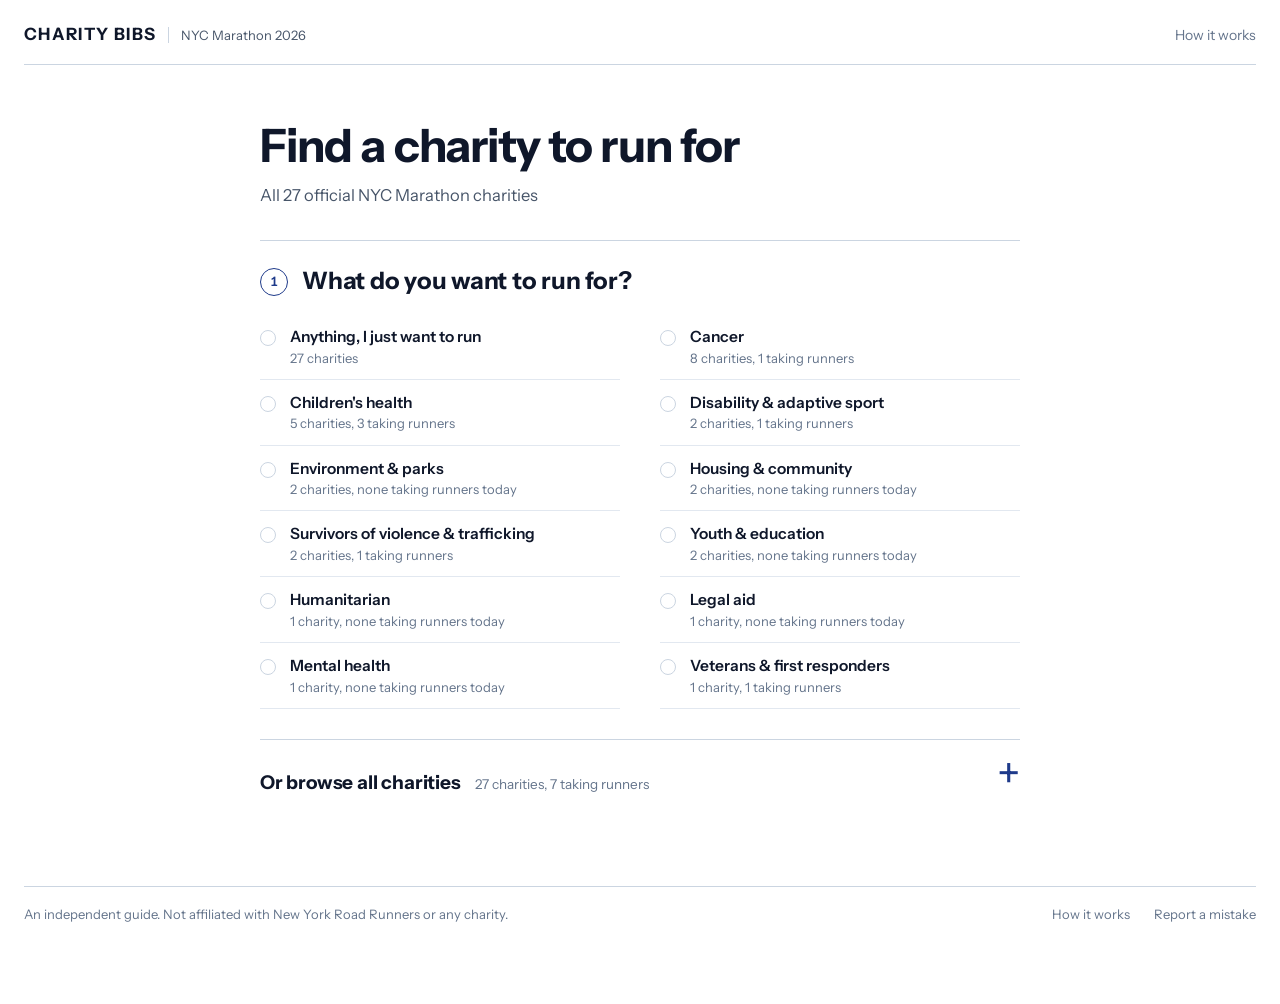
==== site/index.html @ 37bb27c2 "Site: show charities not yet read as such, count follows the data" ====
<!doctype html>
<html lang="en">
<head>
<meta charset="utf-8">
<meta name="viewport" content="width=device-width, initial-scale=1">
<title>Charity Bibs</title>
<meta name="description" content="Every NYC Marathon charity bib program in one place. Answer three questions and see which charities fit you: how much you'd raise, what each charity gives you, and who's still taking runners. Every number links to the charity's own page.">
<link rel="canonical" href="https://charitybibs.com/">
<meta property="og:type" content="website">
<meta property="og:title" content="Find a charity to run the NYC Marathon for">
<meta property="og:description" content="Three questions narrow the official NYC Marathon charities to the ones that fit you: what you'd raise, what they give you, and who's still taking runners.">
<meta property="og:url" content="https://charitybibs.com/">
<meta property="og:image" content="https://charitybibs.com/og.png">
<meta name="twitter:card" content="summary_large_image">
<meta name="twitter:image" content="https://charitybibs.com/og.png">
<link rel="icon" href="data:image/svg+xml,%3Csvg xmlns='http://www.w3.org/2000/svg' viewBox='0 0 32 32'%3E%3Crect width='32' height='32' fill='%23FFFFFF'/%3E%3Crect width='32' height='8' fill='%231E3A8A'/%3E%3Ctext x='16' y='26' font-family='Helvetica,Arial,sans-serif' font-size='15' font-weight='700' text-anchor='middle' fill='%230F172A'%3ECB%3C/text%3E%3C/svg%3E">
<link rel="preconnect" href="https://fonts.googleapis.com">
<link rel="preconnect" href="https://fonts.gstatic.com" crossorigin>
<link rel="stylesheet" href="https://fonts.googleapis.com/css2?family=Instrument+Sans:wght@400;500;600;700&display=swap">
<script defer data-domain="charitybibs.com" src="https://plausible.io/js/script.outbound-links.js"></script>
<script type="application/ld+json">
{"@context":"https://schema.org","@type":"Dataset","name":"NYC Marathon charity bib programs, 2026","description":"Fundraising minimums, runner support, application status, and commitment terms for TCS New York City Marathon official charity partners, each field sourced to the charity's own published pages.","url":"https://charitybibs.com/","license":"https://creativecommons.org/licenses/by/4.0/","creator":{"@type":"Person","name":"Joyce Zhou","url":"https://joycezhou.me"},"temporalCoverage":"2026","spatialCoverage":"New York City","keywords":["NYC Marathon charity bib","charity bib","run for charity NYC Marathon","fundraising minimum","guaranteed entry"]}
</script>
<style>

/* Paper, ink, one print color, two status inks. See docs/design-brief.md. */
:root{
  --paper:#FFFFFF; --ink:#0F172A; --ink2:#475569; --mute:#64748B; --rule:#E2E8F0; --soft:#F8FAFC; --hair:#CBD5E1;
  --print:#1E3A8A; --print-ink:#FFFFFF;
  --open:#15803D; --wait:#B45309; --closed:#64748B;
  --bib:"Instrument Sans",-apple-system,"Segoe UI",Helvetica,Arial,sans-serif;
  --text:"Instrument Sans",-apple-system,"Segoe UI",Helvetica,Arial,sans-serif;
}
@property --a{syntax:"<angle>";inherits:false;initial-value:0deg}
*{box-sizing:border-box}
html{color-scheme:light;-webkit-text-size-adjust:100%;scroll-behavior:smooth}
body{margin:0;background:var(--paper);color:var(--ink);font:15px/1.5 var(--text);padding-block:0 80px;padding-inline:24px}
a{color:inherit;text-decoration:underline;text-decoration-thickness:1px;text-underline-offset:3px;text-decoration-color:var(--rule)}
a:hover{color:var(--print);text-decoration-color:currentColor}
:focus-visible{outline:2px solid var(--print);outline-offset:3px}
button{font:inherit;color:inherit}
h1,h2,h3,h4,p{margin:0}
.wrap{max-width:1280px;margin:0 auto}
.col{max-width:760px;margin:0 auto}

/* the bib face */
.bibnum{font-family:var(--bib);font-weight:800;font-variant-numeric:tabular-nums;letter-spacing:-.01em;line-height:.95}
.st{font-family:var(--bib);font-weight:600;font-size:13px;letter-spacing:0;white-space:nowrap;color:var(--closed)}
.st::before{content:"";display:inline-block;width:8px;height:8px;margin-right:7px;background:currentColor;vertical-align:0}
.st.open{color:var(--open)}
.st.waitlist{color:var(--wait)}
.st.unknown::before{background:transparent;box-shadow:inset 0 0 0 1.5px currentColor}
.btn{display:inline-block;font-family:var(--bib);font-weight:600;font-size:14px;letter-spacing:0;padding:10px 16px;border:1.5px solid var(--ink);background:transparent;color:var(--ink);text-decoration:none;cursor:pointer;border-radius:0;line-height:1.1}
.btn:hover{background:var(--ink);color:var(--paper)}
.btn.print{background:var(--print);border-color:var(--print);color:var(--print-ink)}
.btn.print:hover{background:var(--ink);border-color:var(--ink);color:var(--paper)}
.quiet{font-family:var(--text);font-weight:400;font-size:13.5px;letter-spacing:0;text-transform:none;color:var(--mute)}

/* header, intro */
header{display:flex;gap:8px 24px;align-items:baseline;justify-content:space-between;padding:22px 0 16px;border-bottom:1.5px solid var(--hair)}
.brand{font-family:var(--bib);font-weight:700;font-size:17px;letter-spacing:.08em;text-transform:uppercase;text-decoration:none;white-space:nowrap}

.brand small{font-family:var(--text);font-weight:400;font-size:13px;color:var(--ink2);margin-left:12px;padding-left:12px;border-left:1px solid var(--hair);text-transform:none;letter-spacing:0}
header nav a{font-size:14px;color:var(--mute);text-decoration:none}
header nav a:hover{color:var(--print)}
.intro{padding:56px 0 32px}
h1{font-family:var(--bib);font-weight:700;font-size:clamp(32px,4.2vw,46px);letter-spacing:-.02em;line-height:1.1;text-wrap:balance}
.lede{margin:12px 0 0;font-size:16.5px;line-height:1.5;color:var(--ink2);max-width:56ch}

/* the three questions */
fieldset.qn{border:0;margin:0;padding:26px 0 30px;border-top:1.5px solid var(--hair);min-width:0}
fieldset.qn[hidden]{display:none}
fieldset.qn legend{float:left;width:100%;padding:0;margin:0 0 6px;display:flex;gap:14px;align-items:flex-start}
fieldset.qn legend::before{content:attr(data-n);display:inline-flex;align-items:center;justify-content:center;width:26px;height:26px;border-radius:50%;border:1.5px solid var(--print);color:var(--print);font-family:var(--text);font-weight:600;font-size:13px;line-height:1;align-self:flex-start;margin-top:1px;flex:none;font-variant-numeric:tabular-nums}
fieldset.qn legend .t{font-family:var(--bib);font-weight:700;font-size:24px;letter-spacing:-.01em;line-height:1.15}
fieldset.qn legend .s:empty{display:none}
fieldset.qn legend .s{display:block;font-family:var(--text);font-weight:400;font-size:15px;text-transform:none;letter-spacing:0;color:var(--mute);margin-top:6px;line-height:1.4}
.opts{clear:both;display:grid;grid-template-columns:1fr 1fr;column-gap:40px;padding-top:12px}
.opts.one{grid-template-columns:1fr;max-width:520px}
.opt{display:grid;grid-template-columns:16px minmax(0,1fr);gap:0 14px;align-items:start;padding:12px 0;border-bottom:1px solid var(--rule);cursor:pointer;line-height:1.4;font-size:15.5px}
.opt input{appearance:none;-webkit-appearance:none;margin:4px 0 0;width:16px;height:16px;border:1.5px solid var(--hair);border-radius:50%;background:conic-gradient(var(--print) var(--a),transparent calc(var(--a) + 2deg));--a:0deg;transition:--a .45s cubic-bezier(.4,0,.2,1),border-color .2s;cursor:pointer}
.opt:hover input:not(:checked){--a:360deg;border-color:var(--print)}
.opt input:checked{--a:360deg;border-color:var(--print);box-shadow:inset 0 0 0 3px var(--paper)}
.opt b{font-weight:600}
.opt .n{display:block;font-size:13px;color:var(--mute);margin-top:1px}
.opt:hover b{color:var(--print)}
.opt:has(input:checked) b{color:var(--print)}
.opt:has(input:focus-visible){outline:2px solid var(--print);outline-offset:2px}
fieldset.done{padding:14px 0}
fieldset.done legend{margin:0;align-items:center}
fieldset.done legend::before{width:22px;height:22px;font-size:12px;background:var(--print);color:#fff;margin-top:0}
fieldset.done .opts{display:none}
fieldset.done legend .t{font-size:15px}
fieldset.done legend .s{display:inline;margin:0 0 0 10px;color:var(--ink);font-size:15.5px}
.chg{margin-left:auto;font-size:13.5px;color:var(--mute);background:none;border:0;cursor:pointer;padding:0;white-space:nowrap;text-decoration:underline;text-underline-offset:3px;text-decoration-color:var(--rule)}
.chg:hover{color:var(--print);text-decoration-color:currentColor}
fieldset:not(.done) .chg{display:none}

/* the shortlist */
.res{border-top:3px solid var(--hair);margin-top:6px;padding-top:28px}
.sec-h{display:flex;flex-wrap:wrap;gap:6px 18px;align-items:baseline;margin-bottom:6px}
.sec-h h2{font-family:var(--bib);font-weight:700;font-size:28px;letter-spacing:-.02em;line-height:1.1}
.sec-h .quiet{margin-left:auto}
.say{font-size:16px;color:var(--ink2);margin:0 0 10px;max-width:56ch}
.say a{color:var(--ink)}
.pick{display:grid;grid-template-columns:120px minmax(0,1fr);gap:0 28px;padding:28px 0;border-top:1px solid var(--rule)}
.pick:first-child{border-top:0;padding-top:14px}
.bib{border:1.5px solid var(--hair);background:var(--paper);text-align:center;align-self:start;position:relative}
.bib .band{background:var(--print);color:var(--print-ink);font-family:var(--bib);font-weight:600;font-size:11px;letter-spacing:0;padding:5px 14px;line-height:1.1;min-height:24px;display:flex;align-items:center;justify-content:center;text-wrap:balance}
.bib.closed .band,.bib.unknown .band{background:var(--soft);color:var(--mute)}
.bib .bibnum{font-size:30px;padding:16px 4px 4px}
.bib .yr{display:block;font-size:12px;color:var(--mute);padding:0 6px 10px}
.bib .tear{border-top:1.5px dashed var(--rule);padding:6px;font-size:12px;color:var(--mute);line-height:1.3}
.pick .body{min-width:0}
.pick h3{font-family:var(--bib);font-weight:700;font-size:21px;letter-spacing:-.01em;line-height:1.15;margin:0 0 4px}
.pick .fo{color:var(--mute);font-size:14.5px;margin:0 0 14px}
.why{margin:0;padding:0;list-style:none;font-size:15.5px;line-height:1.5;color:var(--ink)}
.why li+li{margin-top:2px}
.why li.no{color:var(--mute)}
.spec{display:flex;flex-wrap:wrap;gap:6px 22px;align-items:baseline;margin-top:12px;font-size:14.5px;color:var(--ink2)}
.spec b{font-family:var(--bib);font-weight:700;font-size:16px;letter-spacing:0;color:var(--ink);font-variant-numeric:tabular-nums}
.acts{margin-top:18px;display:flex;flex-wrap:wrap;gap:10px}
.pick .back{grid-column:1/-1;margin-top:20px}

/* the lists */
.sec{margin-top:8px}
.list-h{display:flex;flex-wrap:wrap;gap:8px 18px;align-items:baseline;padding:16px 0 6px;border-top:1.5px solid var(--hair)}
.list-h h2{font-family:var(--bib);font-weight:700;font-size:19px;letter-spacing:-.01em}
.list-h .quiet{margin-right:auto}
.ctl{display:inline-flex;align-items:center;gap:8px;font-size:13.5px;color:var(--mute)}
.ctl select{font:inherit;font-size:13.5px;color:var(--ink);padding:5px 26px 5px 8px;border:1px solid var(--rule);background:var(--paper) url("data:image/svg+xml,%3Csvg xmlns='http://www.w3.org/2000/svg' width='10' height='6' viewBox='0 0 10 6'%3E%3Cpath d='M1 1l4 4 4-4' fill='none' stroke='%237A736B' stroke-width='1.5'/%3E%3C/svg%3E") no-repeat right 8px center;appearance:none;-webkit-appearance:none;border-radius:0;max-width:100%}
.ctl select:hover{border-color:var(--ink)}
.row{border-top:1px solid var(--rule)}
.row:first-child{border-top:0}
.rowbtn{display:grid;grid-template-columns:92px minmax(0,1fr) auto 16px;gap:0 18px;align-items:center;width:100%;text-align:left;background:none;border:0;padding:14px 0;cursor:pointer;border-radius:0}
.rowbtn:hover .nm{color:var(--print)}
.rowbtn .bibnum{font-size:20px}
.rowbtn .bibnum small{display:block;font-family:var(--text);font-weight:400;font-size:12px;color:var(--mute);margin-top:3px;line-height:1.2;letter-spacing:0}
.rowbtn .nm{font-weight:600;font-size:15.5px;line-height:1.3;min-width:0}
.rowbtn .nm .fo{display:block;font-weight:400;color:var(--mute);font-size:13.5px;margin-top:1px}
.rowbtn .chev{width:8px;height:8px;border-right:1.5px solid var(--mute);border-bottom:1.5px solid var(--mute);transform:rotate(45deg);justify-self:center;margin-top:-4px}
.rowbtn[aria-expanded="true"] .chev{transform:rotate(-135deg);margin-top:4px}
.row .back{margin:2px 0 18px}
details.more>summary{font-family:var(--bib);font-weight:700;font-size:19px;letter-spacing:-.01em;cursor:pointer;padding:16px 0;border-top:1.5px solid var(--hair);list-style:none;display:grid;grid-template-columns:auto minmax(0,1fr) auto;gap:2px 14px;align-items:baseline}
details.more>summary::-webkit-details-marker{display:none}
details.more>summary::after{content:"+";grid-column:3;font-weight:400;color:var(--print);font-size:44px;line-height:.7;margin-top:2px}
details.more[open]>summary::after{content:"\2013";font-size:44px;line-height:.7}
details.more>summary .quiet{font-size:13.5px}
details.more>summary:hover{color:var(--print)}
details.more .list-h{border-top:0;padding-top:4px}
details.more .row:first-child{border-top:1px solid var(--rule)}

/* the fine print */
.back{border:1.5px solid var(--hair);background:var(--paper)}
.back-h{display:flex;flex-wrap:wrap;justify-content:space-between;align-items:baseline;gap:4px 16px;padding:12px 20px;border-bottom:1px solid var(--rule)}
.back-h h4{font-family:var(--bib);font-weight:700;font-size:16px;letter-spacing:-.01em}
.back-grid{display:grid;grid-template-columns:1fr 1fr}
.bk{padding:18px 20px 20px;border-bottom:1px solid var(--rule);min-width:0}
.bk:nth-child(odd){border-right:1px solid var(--rule)}
.bk h5{font-family:var(--bib);font-weight:600;font-size:14.5px;letter-spacing:0;margin:0 0 8px}
.bk p{margin:0 0 6px;font-size:14.5px;line-height:1.5;color:var(--ink2)}
.bk p.big{font-size:15.5px;color:var(--ink)}
.bk p.np{color:var(--mute)}
.bk p.fine{font-size:12.5px;color:var(--mute);line-height:1.45}
.bk blockquote{margin:8px 0;padding:0 0 0 12px;border-left:2px solid var(--print);font-size:13px;color:var(--ink2);line-height:1.5}
.bk .src{display:inline-block;font-size:12.5px;margin-top:4px;color:var(--mute)}
.receipt{margin:8px 0 8px;font-size:13.5px}
.receipt div{display:flex;justify-content:space-between;gap:12px;padding:3px 0;border-bottom:1px dotted var(--rule)}
.receipt div span:last-child{font-family:var(--bib);font-weight:700;font-size:14.5px;font-variant-numeric:tabular-nums;white-space:nowrap}
.receipt div.tot{border-bottom:0;border-top:1.5px solid var(--hair);margin-top:4px;padding-top:6px;font-weight:600}
.help{list-style:none;margin:2px 0 0;padding:0;columns:2;column-gap:18px;font-size:13.5px}
.help li{break-inside:avoid;padding:2px 0;color:var(--ink2)}
.help li::before{content:"✓";display:inline-block;width:16px;color:var(--open);font-weight:700}
.help li.off{color:var(--mute)}
.help li.off::before{content:"–";color:var(--mute)}
.back-go{display:flex;flex-wrap:wrap;gap:10px 20px;align-items:center;padding:16px 20px}
.back-go .quiet{margin-left:auto}

/* footer */
footer{margin-top:72px;padding-top:18px;border-top:1.5px solid var(--hair);display:flex;flex-wrap:wrap;gap:8px 24px;font-size:13px;color:var(--mute)}
footer a{text-decoration:none}
footer .sp{margin-left:auto}

@media (max-width:680px){
  body{padding-inline:16px}
  .intro{padding:40px 0 28px}
  fieldset.qn legend .t{font-size:21px}
  fieldset.qn legend{gap:12px}
  fieldset.done legend .t{font-size:14px}
  fieldset.done legend .s{font-size:14.5px}
  .acts .btn{flex:1 1 auto;text-align:center}
  details.more>summary{grid-template-columns:minmax(0,1fr) auto}
  details.more>summary .quiet{grid-column:1/-1}
  .brand small{display:none}
  .opts{grid-template-columns:1fr}
  .pick{grid-template-columns:92px minmax(0,1fr);gap:0 16px;padding:22px 0}
  .bib .bibnum{font-size:24px;padding-top:12px}
  .bib .tear{display:none}
  .pick h3{font-size:18px}
  .rowbtn{grid-template-columns:76px minmax(0,1fr) 16px;gap:0 12px}
  .rowbtn .bibnum{font-size:18px;grid-column:1;grid-row:1/3}
  .rowbtn .nm{grid-column:2;grid-row:1}
  .rowbtn .st{grid-column:2;grid-row:2;justify-self:start;margin-top:4px}
  .rowbtn .chev{grid-column:3;grid-row:1/3}
  .back-grid{grid-template-columns:1fr}
  .bk:nth-child(odd){border-right:0}
  .help{columns:1}
  .back-go .quiet{margin-left:0;flex-basis:100%}
  .list-h .ctl{flex-basis:100%}
  footer .sp{margin-left:0}
}
@media (prefers-reduced-motion:reduce){html{scroll-behavior:auto}.opt input{transition:none}}
</style>
</head>
<body>
<div class="wrap">
<header>
  <a class="brand" href="/">Charity Bibs<small>NYC Marathon 2026</small></a>
  <nav><a href="/about">How it works</a></nav>
</header>

<div class="col">
<div class="intro">
  <h1>Find a charity to run for</h1>
  <p class="lede" id="lede">All the official NYC Marathon charities</p>
</div>

<form class="qs" id="form">
<fieldset class="qn" id="q1">
  <legend data-n="1"><span class="t">What do you want to run for?<span class="s"></span></span><button type="button" class="chg" data-q="q1">Change</button></legend>
  <div class="opts" id="o1"></div>
</fieldset>
<fieldset class="qn" id="q2" hidden>
  <legend data-n="2"><span class="t">What help do you want?<span class="s"></span></span><button type="button" class="chg" data-q="q2">Change</button></legend>
  <div class="opts one">
    <label class="opt"><input type="radio" name="help" value="train"><span><b>People to train with.</b> A coach, group runs, a training plan.</span></label>
    <label class="opt"><input type="radio" name="help" value="fund"><span><b>Help raising money.</b> A fundraising helper, a page, team events.</span></label>
    <label class="opt"><input type="radio" name="help" value="both"><span><b>Both.</b> I've never done a marathon or raised money.</span></label>
    <label class="opt"><input type="radio" name="help" value="none"><span><b>Just the spot.</b> I've got the rest.</span></label>
  </div>
</fieldset>
<fieldset class="qn" id="q3" hidden>
  <legend data-n="3"><span class="t">How soon do you need a spot?<span class="s"></span></span><button type="button" class="chg" data-q="q3">Change</button></legend>
  <div class="opts one">
    <label class="opt"><input type="radio" name="when" value="open"><span><b>Now.</b> Only charities taking runners today.</span></label>
    <label class="opt"><input type="radio" name="when" value="wait"><span><b>I can wait.</b> Include waitlists.</span></label>
    <label class="opt"><input type="radio" name="when" value="all"><span><b>Show all charities,</b> including the ones closed for 2026.</span></label>
  </div>
</fieldset>
</form>

<section class="res" id="res" hidden>
  <div class="sec-h"><h2>Your shortlist</h2><span class="quiet" id="rcount"></span></div>
  <p class="say" id="say" aria-live="polite"></p>
  <div id="picks"></div>
</section>

<section class="sec" id="also" hidden>
  <div class="list-h"><h2>Also fits</h2><span class="quiet" id="alsocount"></span></div>
  <div id="alsorows"></div>
</section>

<details class="more" id="rest" hidden><summary>Other charities <span class="quiet" id="restcount"></span></summary><div class="list-h"></div><div id="restrows"></div></details>

<details class="more" id="browse"><summary>Or browse all charities <span class="quiet" id="browsecount"></span></summary><div class="list-h"></div><div id="browserows"></div></details>

<label class="ctl" id="sortctl" for="sort">Sort
  <select id="sort">
    <option value="support">Most help raising the money</option>
    <option value="min">Lowest amount to raise</option>
    <option value="open">Still taking runners</option>
    <option value="terms">Clearest fine print</option>
    <option value="name">Name</option>
  </select>
</label>
</div>

<footer>
  <span>An independent guide. Not affiliated with New York Road Runners or any charity.</span>
  <a class="sp" href="/about">How it works</a>
  <a href="mailto:hello@charitybibs.com?subject=Correction">Report a mistake</a>
</footer>
</div>

<script id="data" type="application/json">{"refreshed":"2026-09-14","charities":[{"id":"tfk","name":"NYRR Team for Kids","cause":"Youth & education","focus":"NYRR's youth running programs in NYC schools","level":null,"platform":null,"status":"closed","spots":null,"min":3000,"minNote":"TFK General Entry $3,000; Premium Experience $4,000; Premium Experience Plus $5,000; Community Champion $10,000; Training Altruist $1,500 (for runners who already hold an entry). All due in full by October 7, 2026.","minSource":"https://organizations.nyrr.org/sites/organization_sites/07a100ee6605183fc2df/pages/2026_tcs_new_york_city_marathon","minQuote":null,"fee":107,"feeLabel":"TFK sign-up fee","feeCreditable":null,"regSeparate":true,"deadline":"2026-10-07","support":{"coaching":true,"group_runs":true,"training_plan":true,"fundraising_coaching":null,"team_events":true,"gear":true,"fundraising_page":null,"bus_to_start":null,"charity_village":null,"hotel_or_travel":null},"supportScore":5,"supportNotes":"General Entry ($3,000) gets a Runna virtual plan from mid-June, in-person coached training in NYC from late June, the Light Up the Night final practice, and a TFK singlet. Private transportation to the start, a heated tent, and finish-tent access are listed only under the Premium Experience tier ($4,000+), not General Entry.","supportQuote":"In-person training in NYC starting in late June 2026","supportSource":"https://organizations.nyrr.org/sites/organization_sites/07a100ee6605183fc2df/pages/2026_tcs_new_york_city_marathon","shortfall":{"pub":false,"text":"The 2026 NYC page states the commitment and due date but does not say what happens if it is not met. TFK's 2026 Chicago Marathon page (separate program) says the remaining balance is charged to the card on file the day after the deadline, which suggests TFK's practice, but no such language appears on the NYC page.","quote":null,"source":"https://organizations.nyrr.org/sites/organization_sites/07a100ee6605183fc2df/pages/2026_tcs_new_york_city_marathon","method":"page"},"chargeSchedule":null,"freeExit":null,"freeExitQuote":null,"injury":{"pub":false,"text":"Not published","quote":null,"source":"https://organizations.nyrr.org/sites/organization_sites/07a100ee6605183fc2df/pages/2026_tcs_new_york_city_marathon","method":null},"deferral":{"pub":false,"text":"Not published","quote":null,"source":"https://organizations.nyrr.org/sites/organization_sites/07a100ee6605183fc2df/pages/2026_tcs_new_york_city_marathon","method":null},"termsScore":0,"url":"https://organizations.nyrr.org/sites/organization_sites/07a100ee6605183fc2df/pages/2026_tcs_new_york_city_marathon","verified":"2026-09-14","flags":["MINIMUM CONFLICT RESOLVED: the page at organizations.nyrr.org/sites/organization_sites/dfbc3b9cab6d7bc2606c ($2,200 minimum, $660 due May 14, balance charged Sept 24) is TFK's 2026 BANK OF AMERICA CHICAGO MARATHON program, not NYC. Its first sentence reads: 'Team for Kids runners receive guaranteed entry to the 2026 Bank of America Chicago Marathon'. The primary 2026 TCS NYC Marathon figure is $3,000 (General Entry), due October 7, 2026, from TFK's dedicated NYC page.","All 2026 NYC tiers shown as SOLD OUT on the TFK page.","NYRR race registration fee is separate: $255 (NYRR members) / $315 (non-members), on top of the $107 sign-up fee.","TFK is NYRR's own program, not a Gold/Silver/Bronze official charity partner; level left null.","'deadline' is the fundraising due date, not an application deadline.","NYRR.org itself (level page, charity index) was unreachable from this environment (egress denied; Wayback blocked), so no NYRR page is cited."]},{"id":"bird","name":"NYC Bird Alliance","cause":"Environment & parks","focus":"Birds and habitat in New York City","level":"Bronze","platform":"other:NeonCRM","status":"unknown","spots":"3 bibs","min":3000,"minNote":"Runners commit to a $5,000 fundraising goal; $3,000 is the hard minimum required for entry.","minSource":"https://nycbirdalliance.org/run","minQuote":null,"fee":null,"feeLabel":null,"feeCreditable":null,"regSeparate":true,"deadline":null,"support":{"coaching":null,"group_runs":null,"training_plan":null,"fundraising_coaching":null,"team_events":null,"gear":null,"fundraising_page":true,"bus_to_start":false,"charity_village":false,"hotel_or_travel":null},"supportScore":1,"supportNotes":"Only stated support is a personalized fundraising page (hosted on Neon CRM). Nothing about coaching, training, gear or events is on the page.","supportQuote":"Once selected, each runner will be provided with a personalized fundraising page to share with their community.","supportSource":"https://nycbirdalliance.org/run","shortfall":{"pub":true,"text":"If you raise less than $3,000 you are charged the difference. No date for the charge is given.","quote":"A minimum of $3,000 is required for entry to the marathon, no exceptions. If a runner does not meet their $3,000 minimum, they will be charged the remaining amount.","source":"https://nycbirdalliance.org/run","method":"page"},"chargeSchedule":null,"freeExit":null,"freeExitQuote":null,"injury":{"pub":false,"text":"Not published","quote":null,"source":"https://nycbirdalliance.org/run","method":null},"deferral":{"pub":false,"text":"Not published","quote":null,"source":"https://nycbirdalliance.org/run","method":null},"termsScore":1,"url":"https://nycbirdalliance.org/run","verified":"2026-09-14","flags":["Page names three runners (Eric Balcanoff, Andrea Fondulas, Michael Hainey) with live fundraising pages as the 2026 Team Greater Yellowlegs, so the 3 spots appear filled, but the page never says applications are closed.","Level 'Bronze' is from the charity's own page ('NYC Bird Alliance is thrilled to return as a Bronze Level Charity for the 2026 TCS New York City Marathon'); NYRR level page was unreachable, so bus/village=false follows the brief's Bronze rule, not an NYRR citation.","NYRR registration fee ($255 members / $315 non-members) is paid by the runner in addition to fundraising.","Platform is Neon CRM (nycbirdalliance.app.neoncrm.com), not one of the standard P2P platforms."]},{"id":"hope","name":"Hope Community Inc","cause":"Housing & community","focus":"Affordable housing in East Harlem","level":"Bronze","platform":null,"status":"closed","spots":null,"min":3000,"minNote":"$3,000 due in full by September 1, 2026, plus a $125 Hope sign-up fee.","minSource":"https://hopeci.org/2026-tcs-new-york-city-marathon/","minQuote":null,"fee":125,"feeLabel":"Hope sign-up fee","feeCreditable":null,"regSeparate":true,"deadline":"2026-09-01","support":{"coaching":null,"group_runs":true,"training_plan":true,"fundraising_coaching":true,"team_events":true,"gear":null,"fundraising_page":null,"bus_to_start":false,"charity_village":false,"hotel_or_travel":null},"supportScore":4,"supportNotes":"Runners get the NYRR x Runna virtual training plan, in-person training through partner run clubs, personalized fundraising support, and one ticket to the Hope Awards Gala.","supportQuote":"In-person training partnerships with local run clubs","supportSource":"https://hopeci.org/2026-tcs-new-york-city-marathon/","shortfall":{"pub":false,"text":"No statement on the page or in the general FAQ about what happens if the $3,000 is not raised.","quote":null,"source":"https://hopeci.org/2026-tcs-new-york-city-marathon/","method":"page"},"chargeSchedule":null,"freeExit":null,"freeExitQuote":null,"injury":{"pub":false,"text":"Not published","quote":null,"source":"https://hopeci.org/2026-tcs-new-york-city-marathon/","method":null},"deferral":{"pub":false,"text":"Not published","quote":null,"source":"https://hopeci.org/2026-tcs-new-york-city-marathon/","method":null},"termsScore":0,"url":"https://hopeci.org/2026-tcs-new-york-city-marathon/","verified":"2026-09-14","flags":["Page still says 'Apply Now to Run the 2026 NYC Marathon' but the Google Form it links (forms.gle/bMpsrWAjEpwXSn9x5) redirects to a 'closedform' URL, i.e. the form no longer accepts responses.","Fundraising deadline (Sept 1, 2026) has already passed as of verification date.","Level from the charity's own page: 'As an official Bronze Charity Partner, Hope Community Inc NYC has been awarded guaranteed race entries for the 2026 marathon.' bus/village=false follows the brief's Bronze rule; NYRR page unreachable.","Only fundraising link on the page is a Givebutter general-donation link (givebutter.com/general-donation-ka68ue); runner P2P pages not confirmed, so platform left null.","NYRR registration fee ($255 members / $315 non-members) is separate.","hopeci.org/general-faqs/ contains nothing about the marathon."]},{"id":"cri","name":"Cancer Research Institute","cause":"Cancer","focus":"Cancer immunotherapy research","level":null,"platform":"Classy","status":"waitlist","spots":null,"min":3500,"minNote":"$3,500 by October 25, 2026.","minSource":"https://www.cancerresearch.org/events/2026-tcs-new-york-city-marathon","minQuote":null,"fee":null,"feeLabel":null,"feeCreditable":null,"regSeparate":null,"deadline":"2026-10-25","support":{"coaching":null,"group_runs":null,"training_plan":null,"fundraising_coaching":true,"team_events":null,"gear":true,"fundraising_page":true,"bus_to_start":null,"charity_village":null,"hotel_or_travel":null},"supportScore":3,"supportNotes":"Team CRI provides a personal fundraising page, fundraising tips and support from its community fundraising team, and CRI-branded team gear. No training or coaching is mentioned.","supportQuote":"Access to fundraising tips and support","supportSource":"https://www.cancerresearch.org/events/2026-tcs-new-york-city-marathon","shortfall":{"pub":true,"text":"Any balance below $3,500 at the Oct 25 deadline is charged to the credit card given at registration.","quote":"If you do not reach your fundraising minimum by the deadline, CRI will charge the balance to the credit card indicated on your registration form.","source":"https://www.cancerresearch.org/events/2026-tcs-new-york-city-marathon","method":"page"},"chargeSchedule":"Balance charged to card on file after the October 25, 2026 deadline (exact charge date not stated)","freeExit":null,"freeExitQuote":null,"injury":{"pub":true,"text":"No exceptions: once you register through Team CRI you owe the minimum regardless of injury or any other circumstance.","quote":"Every team member who officially registers and obtains an entry through Team CRI is committed to reaching their fundraising minimum by the deadline regardless of any situations that may arise.","source":"https://www.cancerresearch.org/events/2026-tcs-new-york-city-marathon","method":null},"deferral":{"pub":false,"text":"Not published","quote":null,"source":"https://www.cancerresearch.org/events/2026-tcs-new-york-city-marathon","method":null},"termsScore":3,"url":"https://www.cancerresearch.org/events/2026-tcs-new-york-city-marathon","verified":"2026-09-14","flags":["Page: 'All spots are currently full. Please email ... to be added to our waitlist.' Spots assigned first-come, first-served by email.","Platform is GoFundMe Pro (formerly Classy): fundraise.cancerresearch.org/TCSNYC26 resolves to pro.gofundme.com/event/e773203. Recorded as 'Classy' per the brief's enum.","Page does not say who pays the NYRR registration fee."]},{"id":"nami","name":"NAMI-NYC","cause":"Mental health","focus":"Mental health support and advocacy in NYC","level":null,"platform":null,"status":"closed","spots":null,"min":3500,"minNote":"$3,500 for guaranteed entry. A nonrefundable $100 initial gift on acceptance counts toward it. Checkpoints: $1,750 by June 21, 2026; $3,000 by Oct 4, 2026; $3,500 by Nov 8, 2026. A $75 replacement fee applies if you cancel after registering. Independent entrants (own bib) can join with a $500+ goal and no commitment.","minSource":"https://naminycmetro.org/marathon/","minQuote":null,"fee":100,"feeLabel":"initial fundraising gift (nonrefundable, charged on acceptance)","feeCreditable":true,"regSeparate":null,"deadline":"2026-11-08","support":{"coaching":true,"group_runs":true,"training_plan":true,"fundraising_coaching":null,"team_events":true,"gear":true,"fundraising_page":true,"bus_to_start":null,"charity_village":null,"hotel_or_travel":null},"supportScore":6,"supportNotes":"Kick-off team event, a customized training program and group runs with training partner Enhance Sports, a customized online fundraising page, race-day tech shirt and tank, and weekly program/fundraising emails.","supportQuote":"Customized training program and group runs with our exclusive training partner...Enhance Sports","supportSource":"https://naminycmetro.org/marathon/","shortfall":{"pub":true,"text":"At each checkpoint any shortfall is charged to your credit card: to $1,750 after June 21, to $3,000 after Oct 4, and to $3,500 after Nov 8, 2026.","quote":"If a minimum of $3,500 is not raised by Sunday, November 8, 2026, NAMI-NYC is authorized to charge your credit card for the remaining balance.","source":"https://naminycmetro.org/marathon/","method":"page"},"chargeSchedule":"Shortfall to $1,750 charged after June 21, 2026; shortfall to $3,000 charged after Oct 4, 2026; shortfall to $3,500 charged after Nov 8, 2026 (the week after the race)","freeExit":null,"freeExitQuote":null,"injury":{"pub":false,"text":"Not published","quote":null,"source":"https://naminycmetro.org/marathon/","method":null},"deferral":{"pub":false,"text":"Not published","quote":null,"source":"https://naminycmetro.org/marathon/","method":null},"termsScore":2,"url":"https://naminycmetro.org/marathon/","verified":"2026-09-14","flags":["Page: 'All spots with NAMI-NYC for the 2026 TCS New York City Marathon are filled.'","'All registrations are non-refundable and non-transferable.' No injury or deferral language at all.","Final fundraising checkpoint (Nov 8) falls AFTER race day (Nov 1).","No fundraising-platform link on the page; platform unknown.","Page does not mention the NYRR registration fee."]},{"id":"bcrf","name":"Breast Cancer Research Foundation","cause":"Cancer","focus":"Breast cancer research","level":null,"platform":null,"status":"waitlist","spots":null,"min":3500,"minNote":"$3,500 plus the runner pays their own NYRR race entry fee.","minSource":"https://www.bcrf.org/blog/bcrf-2026-tcs-nyc-marathon-application/","minQuote":null,"fee":null,"feeLabel":null,"feeCreditable":null,"regSeparate":true,"deadline":null,"support":{"coaching":null,"group_runs":null,"training_plan":null,"fundraising_coaching":true,"team_events":null,"gear":true,"fundraising_page":null,"bus_to_start":null,"charity_village":null,"hotel_or_travel":null},"supportScore":2,"supportNotes":"A Team BCRF shirt, extra swag, and one-on-one fundraising help. No training support is described.","supportQuote":"We will provide each runner with a Team BCRF shirt, additional swag, and one-on-one support to help with their fundraising leading up to the race.","supportSource":"https://www.bcrf.org/blog/bcrf-2026-tcs-nyc-marathon-application/","shortfall":{"pub":false,"text":"Neither the blog post nor the application page states what happens if the $3,500 is not raised.","quote":null,"source":"https://www.bcrf.org/blog/bcrf-2026-tcs-nyc-marathon-application/","method":"page"},"chargeSchedule":null,"freeExit":null,"freeExitQuote":null,"injury":{"pub":false,"text":"Not published","quote":null,"source":"https://www.bcrf.org/blog/bcrf-2026-tcs-nyc-marathon-application/","method":null},"deferral":{"pub":false,"text":"Not published","quote":null,"source":"https://www.bcrf.org/blog/bcrf-2026-tcs-nyc-marathon-application/","method":null},"termsScore":0,"url":"https://www.bcrf.org/blog/bcrf-2026-tcs-nyc-marathon-application/","verified":"2026-09-14","flags":["Team full as of 3/17/26; application page now reads 'BCRF's 2026 TCS New York City Marathon team is full. You're welcome to join our waitlist' (Microsoft Forms waitlist).","The full commitment terms were presumably inside the (now-removed) application form; nothing about deadlines, charges, withdrawal or injury is published.","BCRF's P2P pages live at give.bcrf.org, but the platform could not be identified from the fetched content."]},{"id":"msahc","name":"Mount Sinai Adolescent Health Center","cause":"Children's health","focus":"Free health care for NYC teens","level":null,"platform":null,"status":"open","spots":null,"min":3500,"minNote":"$3,500 due by 5:00 p.m. Tuesday, October 20, 2026. NYRR race registration fee is separate, collected by NYRR, and does not count toward the minimum.","minSource":"https://www.mountsinai.org/files/MSHealth/Assets/HS/Patient-Care/Service-Areas/Adolescent-Health-Center/HS-MSAHC-TCS-NYC-Marathon-Runner-Agreement.pdf","minQuote":null,"fee":null,"feeLabel":null,"feeCreditable":null,"regSeparate":true,"deadline":"2026-10-20","support":{"coaching":null,"group_runs":null,"training_plan":null,"fundraising_coaching":null,"team_events":null,"gear":true,"fundraising_page":true,"bus_to_start":null,"charity_village":null,"hotel_or_travel":null},"supportScore":2,"supportNotes":"Guaranteed entry, a personal fundraising page and a Run for Teens team t-shirt. No coaching, training plan or events are described; the runner agreement lists no support at all.","supportQuote":null,"supportSource":"https://www.mountsinai.org/locations/adolescent-health-center/events","shortfall":{"pub":true,"text":"Miss the $3,500 by Oct 20 and you are removed from the race and cannot check in; MSAHC may also charge the card on file for any outstanding balance after that date.","quote":"Runners who have not met their fundraising minimum (or paid any remaining balance) by Tuesday, October 20, 2026 will be removed from the race and will not be able to check in on November 1, 2026.","source":"https://www.mountsinai.org/files/MSHealth/Assets/HS/Patient-Care/Service-Areas/Adolescent-Health-Center/HS-MSAHC-TCS-NYC-Marathon-Runner-Agreement.pdf","method":"agreement-pdf"},"chargeSchedule":"Credit card required with signed agreement; MSAHC reserves the right to charge it for any outstanding balance after the October 20, 2026 5:00 p.m. deadline","freeExit":"2026-07-14","freeExitQuote":"If you withdraw any time on or after Wednesday, July 15, 2026, you are responsible for raising the $3,500 minimum fundraising commitment. No exceptions will be made.","injury":{"pub":true,"text":"Injury does not waive the minimum, but if you meet the $3,500 by Oct 20 and cannot run, you may defer your entry to 2027.","quote":"If you are injured and unable to run on November 1, but meet the fundraising minimum by the October 20 deadline, you may defer your guaranteed Marathon entry until 2027.","source":"https://www.mountsinai.org/files/MSHealth/Assets/HS/Patient-Care/Service-Areas/Adolescent-Health-Center/HS-MSAHC-TCS-NYC-Marathon-Runner-Agreement.pdf","method":null},"deferral":{"pub":true,"text":"Deferral to 2027 allowed only for injured runners who have met the $3,500 minimum by October 20, 2026.","quote":null,"source":"https://www.mountsinai.org/files/MSHealth/Assets/HS/Patient-Care/Service-Areas/Adolescent-Health-Center/HS-MSAHC-TCS-NYC-Marathon-Runner-Agreement.pdf","method":null},"termsScore":4,"url":"https://www.mountsinai.org/locations/adolescent-health-center/events","verified":"2026-09-14","flags":["Clearest terms of the group: signed runner agreement PDF with withdrawal cutoff (before July 15, 2026), removal-from-race consequence, and injury deferral to 2027.","Events page says applications are open: email the signed agreement to AHCmarathon@mountsinai.org; 'We will respond promptly to confirm your place'. Free-exit date has already passed as of verification.","Platform unknown: a 2025 MSAHC runner page was found on fundraisers.nyrr.org (NYRR's own platform) but it shows 'Fundraising has closed'; not confirmed for 2026.","NYRR race registration fee is paid by the runner to NYRR and explicitly does NOT count toward the $3,500."]},{"id":"caf","name":"Challenged Athletes Foundation","cause":"Disability & adaptive sport","focus":"Athletes with physical disabilities","level":null,"platform":"DonorDrive","status":"open","spots":null,"min":3500,"minNote":"$3,500 by September 1, 2026; at least $2,000 must be raised or contributed by July 1, 2026 to keep the entry.","minSource":"https://give.challengedathletes.org/nycmarathon","minQuote":null,"fee":null,"feeLabel":null,"feeCreditable":null,"regSeparate":null,"deadline":"2026-09-01","support":{"coaching":null,"group_runs":null,"training_plan":null,"fundraising_coaching":null,"team_events":true,"gear":true,"fundraising_page":true,"bus_to_start":true,"charity_village":null,"hotel_or_travel":null},"supportScore":4,"supportNotes":"CAF run gear, a VIP pre-race brunch, a VIP escort to the start with FDNY, and a post-race celebration with FDNY, plus a DonorDrive fundraising page. No coaching or training plan is mentioned. 'bus_to_start' reflects the FDNY escort to the race start, not an NYRR charity bus.","supportQuote":"VIP Escort to Race Start with FDNY","supportSource":"https://give.challengedathletes.org/nycmarathon","shortfall":{"pub":true,"text":"You must raise OR personally contribute the full $3,500; after July 1 the obligation stands even if injured or if the race is cancelled. No explicit credit-card-charge language on the page.","quote":"If an athlete is injured during training after July 1, 2026, he or she is still responsible for raising or providing the $3,500 minimum","source":"https://give.challengedathletes.org/nycmarathon","method":"page"},"chargeSchedule":null,"freeExit":"2026-07-01","freeExitQuote":"all requests must be received on or before July 1, 2026 to be released out of $3,500 fundraising commitment. All money raised up to that point is non-refundable","injury":{"pub":true,"text":"Injury after July 1, 2026 does not release you; you still owe the $3,500.","quote":"If an athlete is injured during training after July 1, 2026, he or she is still responsible for raising or providing the $3,500 minimum","source":"https://give.challengedathletes.org/nycmarathon","method":null},"deferral":{"pub":true,"text":"No transfers or deferrals of entry are permitted.","quote":null,"source":"https://give.challengedathletes.org/nycmarathon","method":null},"termsScore":4,"url":"https://give.challengedathletes.org/nycmarathon","verified":"2026-09-14","flags":["Page still shows a live 'Register Now' link (DonorDrive eventID=613) as of verification, although the Sept 1 fundraising deadline and July 1 withdrawal cutoff have passed.","Withdrawal must be in writing to jennifer@challengedathletes.org by July 1, 2026; money raised is non-refundable even on withdrawal.","Race cancellation does not waive the $3,500.","Page mentions a Sept 15 NYRR registration-link deadline but not who pays the NYRR fee.","CAF's DonorDrive FAQ (pages/1036) covers only portal mechanics, no commitment terms."]},{"id":"vfound","name":"V Foundation for Cancer Research","cause":"Cancer","focus":"Cancer research grants","level":null,"platform":"DonorDrive","status":"waitlist","spots":null,"min":3750,"minNote":"Runner with Team V entry: $3,750; entry + 2-night hotel: $4,750. Own-bib 'Fundraiser only': $2,000, or $3,000 with 2-night hotel.","minSource":"https://vfoundation.donordrive.com/pages/1035?eventID=724","minQuote":null,"fee":0,"feeLabel":"Team V registration (free)","feeCreditable":null,"regSeparate":true,"deadline":null,"support":{"coaching":true,"group_runs":null,"training_plan":true,"fundraising_coaching":true,"team_events":true,"gear":true,"fundraising_page":true,"bus_to_start":null,"charity_village":null,"hotel_or_travel":true},"supportScore":7,"supportNotes":"Team V shirt and swag bag, a pre-race team gathering the night before, a DonorDrive fundraising page with fundraising support, training plans for all levels, and 'expert fundraising and training coaches'. A two-night hotel stay is available as a higher-minimum option ($4,750).","supportQuote":"When you participate in a marathon or other endurance event to raise money for the V Foundation, you receive support from expert fundraising and training coaches.","supportSource":"https://vfoundation.donordrive.com/pages/1035?eventID=724","shortfall":{"pub":false,"text":"The FAQ, event page, perks page, toolkit and 2026 Fundraising Guide PDF state the minimums but not what happens if they are not met.","quote":null,"source":"https://vfoundation.donordrive.com/pages/1035?eventID=724","method":"faq"},"chargeSchedule":null,"freeExit":null,"freeExitQuote":null,"injury":{"pub":false,"text":"Not published","quote":null,"source":"https://vfoundation.donordrive.com/pages/1035?eventID=724","method":null},"deferral":{"pub":false,"text":"Not published","quote":null,"source":"https://vfoundation.donordrive.com/pages/1035?eventID=724","method":null},"termsScore":0,"url":"https://vfoundation.donordrive.com/pages/1035?eventID=724","verified":"2026-09-14","flags":["Event page: race entries are filled; email teamv@v.org for the waitlist. 'Fundraise Only' runners with their own entry still welcome.","The starting URL uses eventID=650 but the 2026 TCS NYC Marathon event on DonorDrive is eventID=724; the FAQ content (2026 minimums) was identical on both, and 724 pages are cited.","No published shortfall, withdrawal, injury or deferral policy anywhere on the public DonorDrive pages or the 2026 Fundraising Guide PDF; terms likely appear only at DonorDrive registration.","Participants pay their own NYRR race registration fee."]},{"id":"bcu","name":"Blood Cancer United (Team In Training)","cause":"Cancer","focus":"Blood cancer research and patient support","level":null,"platform":"other:fundraise.lls.org","status":"waitlist","spots":null,"min":4000,"minNote":"$3,500 if registered by March 3, 2026 (shown struck through); $4,000 if registered after March 3; $1,000 with your own NYRR bib.","minSource":"https://www.teamintraining.org/events/tcs-new-york-city-marathon","minQuote":null,"fee":255,"feeLabel":"NYRR race registration fee (expected ~$255 members / $315 non-members), paid to NYRR","feeCreditable":null,"regSeparate":true,"deadline":"2026-11-02","support":{"coaching":true,"group_runs":null,"training_plan":true,"fundraising_coaching":true,"team_events":null,"gear":true,"fundraising_page":null,"bus_to_start":null,"charity_village":null,"hotel_or_travel":false},"supportScore":4,"supportNotes":"Remote-style program: a TrainingPeaks training plan, webinars and one-on-one coach access, a staff fundraising partner with a goal-planning call, and an event-day jersey. No team hotel block for this race.","supportQuote":"Upon joining our team, you will be connected to a professional fundraising staff partner and provided with fundraising resources... access to our online Training Resource Center and exclusive training plans delivered through TrainingPeaks, educational webinars, and one-on-one support with a coach... guaranteed race entry and an event day jersey","supportSource":"https://www.teamintraining.org/events/tcs-new-york-city-marathon","shortfall":{"pub":true,"text":"If you have not raised the full minimum by the deadline you are responsible for donating the remaining balance yourself. The page does not say whether a card on file is charged automatically.","quote":"If the fundraising commitment is not met by the deadline, teammates are responsible for donating any remaining balance.","source":"https://www.teamintraining.org/events/tcs-new-york-city-marathon","method":"page"},"chargeSchedule":null,"freeExit":null,"freeExitQuote":null,"injury":{"pub":false,"text":"Not published","quote":null,"source":null,"method":null},"deferral":{"pub":false,"text":"Not published","quote":null,"source":null,"method":null},"termsScore":1,"url":"https://www.teamintraining.org/events/tcs-new-york-city-marathon","verified":"2026-09-14","flags":["Page shows 'Registration Closed' with a waitlist form (llsform.org).","Deadline is stated as '11:59 p.m. PST on the first business day after their event' (race is Nov 1, 2026, so Nov 2, 2026); date is derived, not printed.","Signed 'fundraising commitment agreement' is required (by April 14 for early tier, May 14 for the $4,000 tier) but its text is not public; the linked llsform.org page only shows a welcome message.","Fundraising platform is fundraise.lls.org (LLS participant center); vendor not confirmed (the URL could not be fetched from this environment). Historically LLS/TNT ran on Blackbaud Luminate TeamRaiser.","No withdrawal, injury, or deferral policy published; LLS refund policy page only covers donor refunds within 30 days.","teamintraining.org has no public FAQ page (/faq and /faqs return 404)."]},{"id":"cpc","name":"Central Park Conservancy","cause":"Environment & parks","focus":"Central Park","level":null,"platform":"TeamRaiser","status":"unknown","spots":null,"min":4000,"minNote":"$4,000 'minimum goal to raise' for a Charity Runner; $5,000 tier adds a Bethesda Angel membership; $500 'Fundraising Ambassador' tier is for people not needing a bib.","minSource":"https://www.centralparknyc.org/giving/marathon","minQuote":null,"fee":null,"feeLabel":null,"feeCreditable":null,"regSeparate":null,"deadline":null,"support":{"coaching":null,"group_runs":null,"training_plan":null,"fundraising_coaching":null,"team_events":true,"gear":true,"fundraising_page":true,"bus_to_start":null,"charity_village":null,"hotel_or_travel":null},"supportScore":3,"supportNotes":"Perks are mostly membership-style: a one-year Belvedere Knight membership, VIP film-festival seating, four tickets to the race-day breakfast/concert/viewing party in the park, a performance T-shirt, and a personal fundraising page plus a written fundraising guide. No training support is described.","supportQuote":"Personalized fundraising webpage and fundraising guide","supportSource":"https://www.centralparknyc.org/giving/marathon","shortfall":{"pub":false,"text":"Not published","quote":null,"source":null,"method":null},"chargeSchedule":null,"freeExit":null,"freeExitQuote":null,"injury":{"pub":false,"text":"Not published","quote":null,"source":null,"method":null},"deferral":{"pub":false,"text":"Not published","quote":null,"source":null,"method":null},"termsScore":0,"url":"https://www.centralparknyc.org/giving/marathon","verified":"2026-09-14","flags":["Apply by emailing marathons@centralparknyc.org; no online application, no FAQ, no agreement, no deadline, no shortfall or withdrawal policy published.","Page says spots are 'limited' and 'first-come, first-served' but does not state whether the 2026 team is still open.","Page describes the minimum as a 'goal', not a commitment; whether it is enforced (card on file) is not stated.","Platform: the Conservancy's fundraising pages run on Blackbaud TeamRaiser (secure.centralparknyc.org/site/TR); a marathon-specific fundraising page was not found."]},{"id":"sff","name":"Sanctuary for Families","cause":"Survivors of violence & trafficking","focus":"Survivors of domestic violence and trafficking","level":null,"platform":null,"status":"closed","spots":"15 bibs","min":4000,"minNote":"$4,000 minimum; no tiers or own-bib price published.","minSource":"https://sanctuaryforfamilies.org/event/tcs-nyc-marathon/","minQuote":null,"fee":null,"feeLabel":null,"feeCreditable":null,"regSeparate":null,"deadline":null,"support":{"coaching":null,"group_runs":null,"training_plan":null,"fundraising_coaching":true,"team_events":null,"gear":true,"fundraising_page":true,"bus_to_start":null,"charity_village":null,"hotel_or_travel":null},"supportScore":3,"supportNotes":"Small team (15 bibs). You get a personal fundraising page, help from the development staff, and a team T-shirt and gear. No training or race-weekend logistics are described.","supportQuote":"A personal fundraising page to make your supporter outreach simple","supportSource":"https://sanctuaryforfamilies.org/event/tcs-nyc-marathon/","shortfall":{"pub":false,"text":"Not published","quote":null,"source":null,"method":null},"chargeSchedule":null,"freeExit":null,"freeExitQuote":null,"injury":{"pub":false,"text":"Not published","quote":null,"source":null,"method":null},"deferral":{"pub":false,"text":"Not published","quote":null,"source":null,"method":null},"termsScore":0,"url":"https://sanctuaryforfamilies.org/event/tcs-nyc-marathon/","verified":"2026-09-14","flags":["Page states 'OUR MARATHON TEAM IS NOW FULL!' for 2026.","No application form, FAQ, agreement, deadline, fee, shortfall or withdrawal terms published; contact is marathon@sffny.org.","Fundraising platform not identifiable from the page (no links to a peer-to-peer platform)."]},{"id":"maw","name":"Make-A-Wish Metro New York","cause":"Children's health","focus":"Wishes for children with critical illnesses","level":null,"platform":null,"status":"waitlist","spots":null,"min":4500,"minNote":"$4,500 minimum for 2026 (was $4,000 in 2024). No tiers or own-bib price published.","minSource":"https://wish.org/newyork/2026-tcs-new-york-city-marathon","minQuote":null,"fee":null,"feeLabel":null,"feeCreditable":null,"regSeparate":null,"deadline":null,"support":{"coaching":null,"group_runs":true,"training_plan":true,"fundraising_coaching":true,"team_events":true,"gear":true,"fundraising_page":true,"bus_to_start":null,"charity_village":null,"hotel_or_travel":null},"supportScore":6,"supportNotes":"A customized training program with group runs, a personal fundraising page with one-on-one help from a dedicated staff member, a team jersey plus extra gear, and a race-weekend team meet-up and celebration.","supportQuote":"Training support, including expert tips, group runs, and encouragement","supportSource":"https://wish.org/newyork/2026-tcs-new-york-city-marathon","shortfall":{"pub":false,"text":"Not published","quote":null,"source":null,"method":null},"chargeSchedule":null,"freeExit":null,"freeExitQuote":null,"injury":{"pub":false,"text":"Not published","quote":null,"source":null,"method":null},"deferral":{"pub":false,"text":"Not published","quote":null,"source":null,"method":null},"termsScore":0,"url":"https://wish.org/newyork/2026-tcs-new-york-city-marathon","verified":"2026-09-14","flags":["Page: 'Due to exceptionally high demand, our 2026 team is currently at capacity. All applications are now being added to an active waitlist.'","Application is a Jotform (form.jotform.com/Mackenzie_L_Martin/TeamMAW) that could not be read from this environment; commitment terms may be inside it.","No deadline, fee, shortfall, withdrawal or deferral policy published on the event page.","A Make-A-Wish Metro NY team fundraising page exists on haku (fundraisers.hakuapp.com/teams/make-a-wish-metro-new-york-and-western-new-york) but it references the marathon's '50th Anniversary', so it may be from an earlier year; current platform not confirmed."]},{"id":"nbts","name":"National Brain Tumor Society","cause":"Cancer","focus":"Brain tumor research and advocacy","level":null,"platform":"Classy","status":"open","spots":null,"min":4500,"minNote":"$4,500 for runners taking an NBTS bib. Own-bib / deferred-entry runners can also apply; their minimum is not stated on the application. 'NBTS doesn't hold you accountable for any goal amount over the above listed fundraising commitments.'","minSource":"https://braintumor.org/events/gray-nation-endurance/tcs-nyc-marathon-charity-runner-application/","minQuote":null,"fee":255,"feeLabel":"NYRR runner registration fee ($255 members / $315 non-members / $358 non-US), per 2024 commitment form","feeCreditable":null,"regSeparate":true,"deadline":null,"support":{"coaching":null,"group_runs":null,"training_plan":null,"fundraising_coaching":null,"team_events":null,"gear":true,"fundraising_page":true,"bus_to_start":null,"charity_village":null,"hotel_or_travel":null},"supportScore":2,"supportNotes":"Light-touch program: race entry, a personal fundraising page and tools, staff check-ins during the season, and team swag (more swag as you raise more). No coaching or training plan is described.","supportQuote":"A personal fundraising page and fundraising tools","supportSource":"https://braintumor.org/events/gray-nation-endurance/tcs-nyc-marathon-charity-runner-application/","shortfall":{"pub":true,"text":"The commitment form requires a credit card, sets two fundraising deadlines (half in late August, full in late October), and authorizes NBTS to charge the card if a deadline is missed. Donations are non-refundable. This is the 2024 form (the URL says 2025); a 2026 version was not found.","quote":"I agree to have the card on this form charged should I not meet any of the listed fundraising deadlines","source":"https://braintumor.org/events/gray-nation-endurance/tcs-nyc-marathon-commitment-form-and-waiver/","method":"page"},"chargeSchedule":"2024 form: half of minimum due Monday Aug 26, 2024 and full minimum due Monday Oct 28, 2024; card charged if either deadline is missed. 2026 dates not published.","freeExit":null,"freeExitQuote":null,"injury":{"pub":false,"text":"Not published","quote":null,"source":null,"method":null},"deferral":{"pub":false,"text":"Not published","quote":null,"source":null,"method":null},"termsScore":2,"url":"https://braintumor.org/events/gray-nation-endurance/tcs-nyc-marathon-charity-runner-application/","verified":"2026-09-14","flags":["2026 application page is live and accepting applications as of today (Sept 14, 2026), with no closing date stated.","Shortfall/charge terms come from the commitment form at a URL labelled 2025 whose page title and content are the 2024 form ($3,200 minimum, 2024 dates). The 2026 minimum ($4,500) comes from the application page. Treat charge dates as indicative only.","No withdrawal, injury or deferral policy in the commitment form; the form states donations are non-refundable and 'I will not be reimbursed for fees paid or costs incurred'.","Platform identified from the nbtsevents.braintumor.org '/give/<id>/' URL pattern (Classy/GoFundMe Pro custom domain); no 'powered by' branding was visible."]},{"id":"lung","name":"LUNGevity","cause":"Cancer","focus":"Lung cancer research","level":null,"platform":"DonorDrive","status":"waitlist","spots":null,"min":6000,"minNote":"2026: 'Race Entry with Fundraising' = $6,000; 'Fundraising Only' (no bib from LUNGevity) = $1,000, available until Oct 31, 2026. 2025 was $4,500 / $500. LUNGevity's page cites NYRR registration at $269.66–$333.11 including processing, paid to NYRR.","minSource":"https://fundraise.lungevity.org/nycmarathon26","minQuote":null,"fee":null,"feeLabel":null,"feeCreditable":null,"regSeparate":true,"deadline":null,"support":{"coaching":null,"group_runs":null,"training_plan":true,"fundraising_coaching":true,"team_events":true,"gear":true,"fundraising_page":true,"bus_to_start":null,"charity_village":null,"hotel_or_travel":null},"supportScore":5,"supportNotes":"Free NYRR x Runna app training, a team race shirt and T-shirt, a finisher medal (or Repeaters Club rewards), a race-weekend team lunch, a personal fundraising site and staff fundraising support.","supportQuote":"FREE marathon training through NYRR x Runna","supportSource":"https://fundraise.lungevity.org/nycmarathon26","shortfall":{"pub":true,"text":"LUNGevity's 'How to Register' page (last updated for 2023) says they contact you first, then charge the difference between what you raised and the minimum to your credit card. The 2026 page itself does not restate this.","quote":"If you have not met the requirement, we will contact you before charging the difference between your fundraising total and the fundraising minimum to your credit card.","source":"https://fundraise.lungevity.org/pages/2056?eventID=1115","method":"page"},"chargeSchedule":"2023 policy: single charge of the shortfall after the fundraising deadline (Nov 30, 2023), after contacting the runner. 2026 dates not published.","freeExit":null,"freeExitQuote":null,"injury":{"pub":false,"text":"Not published","quote":null,"source":null,"method":null},"deferral":{"pub":true,"text":"2023 policy: a guaranteed-entry runner could cancel and receive a guaranteed entry to the following year's race only if the full fundraising minimum was already met at the time of cancellation (cancel deadline Nov 4, 2023). Quote: 'If you are using a guaranteed race entry, you may cancel your registration and receive guaranteed entry to the 2024 TCS New York City Marathon if you have met the $3,500 fundraising minimum at the time of cancellation.'","quote":null,"source":"https://fundraise.lungevity.org/pages/2056?eventID=1115","method":null},"termsScore":3,"url":"https://fundraise.lungevity.org/nycmarathon26","verified":"2026-09-14","flags":["2026 page exists at fundraise.lungevity.org/nycmarathon26 (linked from lungevity.org/endurance-events): 'Registration for guaranteed charity entry is by invitation only. To join our waitlist, click here.' (waitlist form: lungevity.tfaforms.net/176).","Minimum jumped from $4,500 (2025) to $6,000 (2026).","Shortfall and deferral terms are from the 'How to Register' page, which still reads as 2023 ($3,500 minimum, Nov 30, 2023 deadline, Nov 4, 2023 cancel deadline); 2026 deadlines and policy not published.","The 2023 page also stated an early gate: 'If the $1,000 minimum is not met by August 1, the participant will be removed from the 2023 TCS New York City Marathon and will not be allowed to participate in the race.'","'Fee counts toward minimum = false' is inferred from the 2023 registration page stating the fee is paid directly to NYRR; the 2026 page says the fee is paid directly to NYRR."]},{"id":"freds","name":"Fred's Team (Memorial Sloan Kettering)","cause":"Cancer","focus":"Cancer research at Memorial Sloan Kettering","level":null,"platform":"TeamRaiser","status":"closed","spots":null,"min":4500,"minNote":"You choose $4,500, $6,500 or $8,500 (perks increase per tier). Same tiers apply to own-bib runners, for whom 'fulfillment is encouraged' rather than required. Separate Leadership option: 20 guaranteed entries for a one-time $10,000+ gift. $125 kickoff fee counts toward the total.","minSource":"https://www.fredsteam.org/events/tcs-new-york-city-marathon","minQuote":null,"fee":125,"feeLabel":"nonrefundable Fred's Team kickoff fee (plus a separate NYRR registration fee)","feeCreditable":true,"regSeparate":true,"deadline":"2026-11-16","support":{"coaching":true,"group_runs":null,"training_plan":true,"fundraising_coaching":true,"team_events":true,"gear":true,"fundraising_page":true,"bus_to_start":true,"charity_village":null,"hotel_or_travel":null},"supportScore":7,"supportNotes":"A full program: coached training program and resources, dedicated fundraising staff and a personal page, a two-piece uniform, private bus to the start, a Fred's Team finish tent, and at $6,500+ a heated start tent and extra gear. Perks scale with your fundraising tier.","supportQuote":"Access to our expert coaching staff, training resources, exclusive events, and more.","supportSource":"https://www.fredsteam.org/events/tcs-new-york-city-marathon","shortfall":{"pub":true,"text":"Card on file is charged for any remaining balance on or after Nov 16, 2026. Half the requirement is due by Sept 28, 2026.","quote":"By November 16, 2026, I must fulfill my $4,500, $6,500, or $8,500 fundraising requirement and any remaining balance will be charged to my credit card on or after November 16.","source":"https://www.fredsteam.org/tcs-new-york-city-marathon-fundraising-agreement","method":"page"},"chargeSchedule":"$125 kickoff fee charged at registration; at least half of requirement due Sept 28, 2026; any remaining balance charged to credit card on or after Nov 16, 2026","freeExit":"2026-07-15","freeExitQuote":"By July 15, 2026, I must reconfirm my commitment to running and fundraising for the 2026 TCS New York City Marathon if contacted by Fred's Team. If I fail to do so, I understand that my entry may be cancelled and provided to another runner. Per the cancellation policy, I acknowledge that I can withdraw by this date and be waived of the fundraising requirement.","injury":{"pub":true,"text":"Injury or illness does not waive the commitment: you must notify Fred's Team immediately, and if you did not cancel by the cancellation date you still owe the minimum.","quote":"If you received a guaranteed entry from Fred's Team and did not cancel by the cancellation date, you will still be responsible for fulfilling the minimum fundraising requirement.","source":"https://www.fredsteam.org/frequently-asked-questions","method":null},"deferral":{"pub":true,"text":"You can defer your entry to the 2027 NYC Marathon if you have raised at least $3,000; if you have not raised $3,000 by Nov 16, 2026 the balance up to $3,000 is charged to your card. Funds only transfer to the 2027 NYC Marathon. Quote: 'I acknowledge that I must raise a minimum of $3,000 in order to defer my entry to the 2027 TCS New York City Marathon. If I do not raise $3,000 by November 16, 2026 any remaining balance will be charged to my credit card. Funds raised are only transferrable to the 2027 TCS New York City Marathon.'","quote":null,"source":"https://www.fredsteam.org/tcs-new-york-city-marathon-fundraising-agreement","method":null},"termsScore":4,"url":"https://www.fredsteam.org/events/tcs-new-york-city-marathon","verified":"2026-09-14","flags":["Event page: 'Our application for the 2026 TCS New York City Marathon is now closed, and all spots have been filled.' Own-bib runners register via give.mskcc.org/site/TR (Blackbaud TeamRaiser).","Total team size not published; only the 20 Leadership Giving entries are quantified.","Agreement: 'All entry fees to MSK and/or New York Road Runners are nonrefundable and nontransferable' and donations are non-refundable.","First read of the agreement mentioned a deferral notification date of Oct 26, 2026; that sentence was not captured verbatim, so confirm before publishing.","Private bus to the start is offered, which under NYRR rules is a Silver-level perk, but Fred's Team does not state its partner level and the NYRR level page could not be fetched."]},{"id":"bch","name":"Boston Children's Hospital (Miles for Miracles)","cause":"Children's health","focus":"Boston Children's Hospital","level":"Silver","platform":"TeamRaiser","status":"waitlist","spots":null,"min":5000,"minNote":"$5,000 with a Boston Children's bib; own-entry runners have a lower minimum (the FAQ shows both $2,500 and $2,000 in different places). Plus a $200 non-refundable administrative fee that does not count.","minSource":"https://giving.childrenshospital.org/events/run/new-york-marathon/faqs","minQuote":null,"fee":200,"feeLabel":"non-refundable administrative fee (Boston Children's bib holders), plus separate NYRR registration fee $315 / $255 members","feeCreditable":false,"regSeparate":true,"deadline":"2025-10-27","support":{"coaching":true,"group_runs":true,"training_plan":true,"fundraising_coaching":null,"team_events":true,"gear":null,"fundraising_page":true,"bus_to_start":true,"charity_village":true,"hotel_or_travel":true},"supportScore":8,"supportNotes":"Boston-based team: coaches with a training schedule and Saturday-morning team practices around Greater Boston, personal fundraising page, optional buses to the Staten Island start, Silver Charity Village heated tent, a Saturday brunch with patient families, and first-come hotel-block info.","supportQuote":"Boston Children's runners will have access to optional buses for Silver Level Charities to take our team to the start.","supportSource":"https://giving.childrenshospital.org/events/run/new-york-marathon/faqs","shortfall":{"pub":true,"text":"If you have not reached the commitment by the deadline, your credit card is charged the difference.","quote":"If you're not able to reach the commitment by that time, your credit card will be charged the difference.","source":"https://giving.childrenshospital.org/events/run/new-york-marathon/faqs","method":"faq"},"chargeSchedule":"$200 administrative fee up front; single charge of the shortfall after the fundraising deadline (FAQ still shows Oct 27, 2025)","freeExit":null,"freeExitQuote":null,"injury":{"pub":false,"text":"Not published","quote":null,"source":null,"method":null},"deferral":{"pub":false,"text":"Not published","quote":null,"source":null,"method":null},"termsScore":2,"url":"https://giving.childrenshospital.org/events/run/new-york-marathon/faqs","verified":"2026-09-14","flags":["Main page: 'Our 2026 TCS New York City Marathon team is full. We are accepting applications for the waitlist and those who already have an entry/bib into the race.'","FAQ deadline still reads 'You'll have until October 27, 2025' — stale; 2026 deadline not published.","FAQ gives conflicting own-entry minimums ($2,500 vs $2,000).","Level 'Silver' is from the charity's own FAQ ('Silver Level Charities', 'Silver Charity Village'), not from NYRR's page, which could not be fetched.","Group practices are in Greater Boston, not NYC.","No withdrawal, injury, or deferral policy in the FAQ; the TeamRaiser application page is blocked by robots.txt."]},{"id":"cp","name":"Commonpoint","cause":"Housing & community","focus":"Community services in Queens","level":"Bronze","platform":"other:Givecloud","status":"closed","spots":"6 bibs","min":5000,"minNote":"$5,000 with milestone tiers: $1,000 by June 15, $1,500 by Aug 15, $2,500 by Sept 30, $5,000 by Nov 15, 2026. No own-bib price published.","minSource":"https://www.commonpoint.org/tcs-new-york-city-marathon","minQuote":null,"fee":255,"feeLabel":"NYRR race registration fee ($255 members / $315 non-members, plus $11 processing), paid to NYRR","feeCreditable":false,"regSeparate":true,"deadline":"2026-11-15","support":{"coaching":null,"group_runs":null,"training_plan":null,"fundraising_coaching":true,"team_events":true,"gear":true,"fundraising_page":true,"bus_to_start":false,"charity_village":false,"hotel_or_travel":null},"supportScore":4,"supportNotes":"Six-bib Bronze partner: a personal fundraising page, help from the fundraising team, a team T-shirt, hoodie and care package, and an invitation to the Commonpoint gala. No training support is described; as a Bronze partner there is no private bus or Charity Village.","supportQuote":"Fundraising assistance from our fundraising team","supportSource":"https://www.commonpoint.org/tcs-new-york-city-marathon","shortfall":{"pub":true,"text":"Anything short of $5,000 at 11:59 pm on Nov 15, 2026 is charged to your credit card on Nov 16. A valid card must accompany the signed contract.","quote":"Failure to meet the $5,000 fundraising requirement by November 15, 2026, at 11:59 pm, will result in the remaning balance being charged to your credit card on November 16.","source":"https://www.commonpoint.org/tcs-new-york-city-marathon","method":"page"},"chargeSchedule":"Single charge of the remaining balance on Nov 16, 2026 (milestones of $1,000 / $1,500 / $2,500 due June 15 / Aug 15 / Sept 30, but no interim charge is described)","freeExit":null,"freeExitQuote":null,"injury":{"pub":false,"text":"Not published","quote":null,"source":null,"method":null},"deferral":{"pub":false,"text":"Not published","quote":null,"source":null,"method":null},"termsScore":2,"url":"https://www.commonpoint.org/tcs-new-york-city-marathon","verified":"2026-09-14","flags":["Application windows (early bird to March 3, 2026; general March 4-18, 2026) have passed; page does not explicitly say 'closed' or mention a waitlist. Application was a Google Form.","Level 'Bronze' is self-declared on the Commonpoint page ('As a Bronze Level Charity Partner, Commonpoint has six guaranteed entry spots'); bus/village set to false on that basis because NYRR's level page could not be fetched.","Gala invitation date on the page reads 'October 29, 2025' — stale copy on the 2026 page.","Page has a typo ('remaning') in the shortfall sentence; quoted as-is.","No withdrawal, injury or deferral policy published. Donation page is commonpoint.givecloud.co."]},{"id":"usat","name":"USA Triathlon Foundation","cause":"Youth & education","focus":"Youth and adaptive triathlon","level":null,"platform":null,"status":"unknown","spots":null,"min":5000,"minNote":"Each runner must commit to raising $5,000 by November 1, 2026 (race day). Who pays the NYRR entry fee is not stated.","minSource":"https://www.usatriathlon.org/articles/press-releases/new-york-road-runners-names-usa-triathlon-foundation-as-official-charity-partner-of-the-2026-tcs-new-york-city-marathon","minQuote":null,"fee":null,"feeLabel":null,"feeCreditable":null,"regSeparate":null,"deadline":"2026-11-01","support":{"coaching":true,"group_runs":null,"training_plan":null,"fundraising_coaching":null,"team_events":true,"gear":true,"fundraising_page":null,"bus_to_start":null,"charity_village":null,"hotel_or_travel":null},"supportScore":3,"supportNotes":"Press release promises expert coaching, official team gear, race-week hospitality and team meetups during race weekend. No dedicated runner page exists yet, so nothing more specific (coach name, fundraising tools) is published.","supportQuote":"Guaranteed entry, expert coaching, race-week hospitality, and official team gear","supportSource":"https://www.usatriathlon.org/articles/press-releases/new-york-road-runners-names-usa-triathlon-foundation-as-official-charity-partner-of-the-2026-tcs-new-york-city-marathon","shortfall":{"pub":false,"text":"Not published.","quote":null,"source":null,"method":null},"chargeSchedule":null,"freeExit":null,"freeExitQuote":null,"injury":{"pub":false,"text":"Not published.","quote":null,"source":null,"method":null},"deferral":{"pub":false,"text":"Not published.","quote":null,"source":null,"method":null},"termsScore":0,"url":"https://www.usatriathlon.org/articles/press-releases/new-york-road-runners-names-usa-triathlon-foundation-as-official-charity-partner-of-the-2026-tcs-new-york-city-marathon","verified":"2026-09-14","flags":["Only source is a March 5, 2026 press release; no runner program page found on usatriathlon.org/foundation, usatriathlon.org/foundation/donate or usatriathlonfoundation.org.","The interest form (forms.office.com) could not be read (robots.txt); application status unknown.","Fundraising platform not named anywhere.","NYRR partner level not verifiable: nyrr.org and web.archive.org were both blocked."]},{"id":"restore","name":"Restore NYC","cause":"Survivors of violence & trafficking","focus":"Survivors of sex trafficking","level":null,"platform":"Funraise","status":"open","spots":null,"min":5000,"minNote":"Application checkbox: \"If your application is accepted do you commit to meeting the per-runner $5,000 fundraising minimum?\" No fundraising deadline published.","minSource":"https://restorenyc.org/get-involved/nyc-marathon/","minQuote":null,"fee":null,"feeLabel":null,"feeCreditable":null,"regSeparate":null,"deadline":null,"support":{"coaching":null,"group_runs":null,"training_plan":null,"fundraising_coaching":true,"team_events":true,"gear":true,"fundraising_page":true,"bus_to_start":null,"charity_village":null,"hotel_or_travel":null},"supportScore":4,"supportNotes":"You get a customizable fundraising page, fundraising tips and shareable social graphics, a Restore running jersey and a pre-race team pasta dinner. No coaching or training support is mentioned.","supportQuote":"As a member of Team Restore, you will get a Restore running jersey as well as an invitation to a team pasta dinner before the race.","supportSource":"https://restorenyc.org/get-involved/nyc-marathon/","shortfall":{"pub":false,"text":"Not published.","quote":null,"source":null,"method":null},"chargeSchedule":null,"freeExit":null,"freeExitQuote":null,"injury":{"pub":false,"text":"Not published.","quote":null,"source":null,"method":null},"deferral":{"pub":false,"text":"Not published.","quote":null,"source":null,"method":null},"termsScore":0,"url":"https://restorenyc.org/get-involved/nyc-marathon/","verified":"2026-09-14","flags":["The fundraising-platform link on the 2026 page still points to a 2024 campaign URL (restoremarathon2024.funraise.org); that Funraise page could not be fetched (blocked), so signup terms were not read.","Who pays the NYRR entry fee is not stated.","Application status 'open' is inferred from the live 'Request Your Marathon Application' form on the page; no explicit open/closed language.","NYRR partner level not verifiable: nyrr.org and web.archive.org were both blocked."]},{"id":"chop","name":"Team CHOP (Children's Hospital of Philadelphia)","cause":"Children's health","focus":"Children's Hospital of Philadelphia","level":null,"platform":"DonorDrive","status":"open","spots":null,"min":5000,"minNote":"\"In exchange for a charity bib, you pledge to fundraise a minimum of $5,000 for the program of your choice at CHOP.\" No fundraising deadline published.","minSource":"https://www.chop.edu/giving/team-chop-tcs-nyc-marathon","minQuote":null,"fee":null,"feeLabel":null,"feeCreditable":null,"regSeparate":true,"deadline":null,"support":{"coaching":null,"group_runs":null,"training_plan":null,"fundraising_coaching":null,"team_events":null,"gear":null,"fundraising_page":true,"bus_to_start":null,"charity_village":null,"hotel_or_travel":null},"supportScore":1,"supportNotes":"The page only promises help setting up a personal fundraising page to share with friends and family. No coaching, gear, events or training support is mentioned.","supportQuote":null,"supportSource":"https://www.chop.edu/giving/team-chop-tcs-nyc-marathon","shortfall":{"pub":false,"text":"Not published.","quote":null,"source":null,"method":null},"chargeSchedule":null,"freeExit":null,"freeExitQuote":null,"injury":{"pub":false,"text":"Not published.","quote":null,"source":null,"method":null},"deferral":{"pub":false,"text":"Not published.","quote":null,"source":null,"method":null},"termsScore":0,"url":"https://www.chop.edu/giving/team-chop-tcs-nyc-marathon","verified":"2026-09-14","flags":["Registration fee quote: \"Selected bib recipients are responsible for covering their own race registration fees.\"","Application disclaimer: \"By completing this application, you are not guaranteed a charity bib entry from CHOP to the TCS NYC Marathon.\" No explicit open/closed language; 'open' inferred from the live Smartsheet application link.","Platform: Team CHOP's peer-to-peer site (team.chop.edu) links to chop.donordrive.com and the 2024 NYC Marathon event lived on DonorDrive (chop.donordrive.com eventID=777); a 2026 marathon event page was not located, so 2026 platform is inferred.","NYRR partner level not verifiable: nyrr.org and web.archive.org were both blocked."]},{"id":"coc","name":"Circle of Care","cause":"Children's health","focus":"Families of children with cancer and critical illness","level":null,"platform":null,"status":"open","spots":"15 bibs","min":5000,"minNote":"Selected runners \"register for the race and commit to fundraising at least $5,000 by December 1st\" (a month after race day).","minSource":"https://thecircleofcare.org/events/nyc-marathon.html","minQuote":null,"fee":null,"feeLabel":null,"feeCreditable":null,"regSeparate":null,"deadline":"2026-12-01","support":{"coaching":null,"group_runs":null,"training_plan":null,"fundraising_coaching":null,"team_events":null,"gear":null,"fundraising_page":null,"bus_to_start":null,"charity_village":null,"hotel_or_travel":null},"supportScore":0,"supportNotes":"The marathon section lists no runner support at all; the only perk on the page (a team performance shirt) is for the NYC Half team.","supportQuote":null,"supportSource":"https://thecircleofcare.org/events/nyc-marathon.html","shortfall":{"pub":false,"text":"Not published.","quote":null,"source":null,"method":null},"chargeSchedule":null,"freeExit":null,"freeExitQuote":null,"injury":{"pub":false,"text":"Not published.","quote":null,"source":null,"method":null},"deferral":{"pub":false,"text":"Not published.","quote":null,"source":null,"method":null},"termsScore":0,"url":"https://thecircleofcare.org/events/nyc-marathon.html","verified":"2026-09-14","flags":["\"Applications are now open and will be accepted on a rolling basis.\" Apply by emailing spencer.overbeeke@thecircleofcare.org or via a forms.office.com link (form not readable, robots.txt).","Page says runners register for the race themselves but does not say who pays the NYRR fee.","Fundraising platform not named.","NYRR partner level not verifiable: nyrr.org and web.archive.org were both blocked."]},{"id":"ulman","name":"Ulman Foundation","cause":"Cancer","focus":"Young adults affected by cancer","level":null,"platform":"Classy","status":"waitlist","spots":null,"min":7500,"minNote":"Two tiers: commit to $7,500+ for guaranteed team acceptance and a bib (if fundraising milestones/deadlines are met); commit to $5,000 to enter the selection pool with no guaranteed bib. NYRR registration ($295 per the stale FAQ) is extra.","minSource":"https://ulmanfoundation.org/teamraces/nyc-marathon/","minQuote":null,"fee":null,"feeLabel":null,"feeCreditable":null,"regSeparate":true,"deadline":null,"support":{"coaching":true,"group_runs":null,"training_plan":null,"fundraising_coaching":null,"team_events":true,"gear":true,"fundraising_page":true,"bus_to_start":null,"charity_village":null,"hotel_or_travel":null},"supportScore":4,"supportNotes":"Team jersey and jacket (interest form says Under Armour x Ulman gear), free virtual training with HK Runco, a race-weekend cheer squad and pre-race team luncheon, and help setting up your fundraising page. Transportation and lodging are explicitly not included.","supportQuote":"Free virtual training opportunity with HK Runco","supportSource":"https://ulmanfoundation.org/teamraces/nyc-marathon/","shortfall":{"pub":false,"text":"Not published on the page; the page says milestones and policies are provided inside the application, and the interest form itself contains no terms.","quote":"Full details about eligibility, runner requirements, fundraising milestones, and policies are provided within the application.","source":"https://ulmanfoundation.org/teamraces/nyc-marathon/","method":"page"},"chargeSchedule":null,"freeExit":null,"freeExitQuote":null,"injury":{"pub":false,"text":"Not published.","quote":null,"source":null,"method":null},"deferral":{"pub":false,"text":"Not published.","quote":null,"source":null,"method":null},"termsScore":0,"url":"https://ulmanfoundation.org/teamraces/nyc-marathon/","verified":"2026-09-14","flags":["\"The 2026 team is currently full, but to join the waitlist, start your application now.\"","Page FAQ is stale: it still quotes a $3,800 minimum, \"registration to New York Road Runners in early 2023 (it was an additional $300 in 2022)\", a $295 NYRR fee, and \"advance reservations on 2024 bibs\" — conflicting with the 2026 $5,000/$7,500 tiers higher on the page.","Registration-separate quote (stale FAQ): \"What's not included in your $3,800 fundraising minimum is a $295 registration fee with New York Road Runners, transportation or lodging...\"","The Google interest form states: \"This is an interest form, not a final commitment; we'll follow up with next steps, fundraising minimums, and availability.\"","Platform: 2025 marathon event runs on GoFundMe Pro (Classy) at impact.ulmanfoundation.org; a 2026 event page was not located.","NYRR partner level not verifiable: nyrr.org and web.archive.org were both blocked."]},{"id":"t2t","name":"Tunnel to Towers Foundation","cause":"Veterans & first responders","focus":"First responders and military families","level":null,"platform":"Classy","status":"open","spots":null,"min":6000,"minNote":"\"Runners who are seeking guaranteed entry are required to reach their fundraising commitment ($6000) by October 21st.\"","minSource":"https://t2t.org/tcs-new-york-city-marathon/","minQuote":null,"fee":null,"feeLabel":null,"feeCreditable":null,"regSeparate":true,"deadline":"2026-10-21","support":{"coaching":true,"group_runs":null,"training_plan":true,"fundraising_coaching":true,"team_events":true,"gear":true,"fundraising_page":true,"bus_to_start":null,"charity_village":null,"hotel_or_travel":null},"supportScore":6,"supportNotes":"A dedicated running coach (Coach Allie at MindRunner) with custom training plans, dedicated fundraising staff and a personal fundraising link, a custom T2T marathon shirt plus extra gear, two free T2T 5K NYC entries, a team shakeout run on marathon weekend and a post-race team celebration.","supportQuote":"Dedicated running coach","supportSource":"https://t2t.org/tcs-new-york-city-marathon/","shortfall":{"pub":false,"text":"Not published.","quote":null,"source":null,"method":null},"chargeSchedule":null,"freeExit":null,"freeExitQuote":null,"injury":{"pub":false,"text":"Not published.","quote":null,"source":null,"method":null},"deferral":{"pub":false,"text":"Not published.","quote":null,"source":null,"method":null},"termsScore":0,"url":"https://t2t.org/tcs-new-york-city-marathon/","verified":"2026-09-14","flags":["Registration-separate quotes: \"Guaranteed entry to the TCS New York City Marathon (runner pays entrance fee)\" and \"You will be responsible for paying your entry fee to New York Road Runners (NYRR).\"","Application form is embedded on the page with the disclaimer \"Completing this application does not guarantee or ensure a spot on the team.\" No explicit open/closed language; 'open' inferred from the live form.","The 2026 marathon event page on GoFundMe Pro (dogood.t2t.org) renders client-side; no signup terms were readable.","nycrun.t2t.org is the T2T 5K (RunSignup), not the marathon program.","NYRR partner level not verifiable: nyrr.org and web.archive.org were both blocked."]},{"id":"concern","name":"Team Concern (Concern Worldwide)","cause":"Humanitarian","focus":"Global poverty and humanitarian relief","level":null,"platform":"Classy","status":"closed","spots":null,"min":6500,"minNote":"$6,500 for a guaranteed-entry applicant; $3,000 if you already have your own bib. \"The fundraising deadline is Friday, November 6, 2026\" (five days after the race).","minSource":"https://concernusa.org/take-action/events/2026-tcs-nyc-marathon/","minQuote":null,"fee":null,"feeLabel":null,"feeCreditable":null,"regSeparate":true,"deadline":"2026-11-06","support":{"coaching":true,"group_runs":null,"training_plan":true,"fundraising_coaching":true,"team_events":true,"gear":true,"fundraising_page":true,"bus_to_start":null,"charity_village":null,"hotel_or_travel":null},"supportScore":6,"supportNotes":"One-on-one staff help with fundraising and race logistics, a personalized fundraising page, a team Facebook group with monthly video chats and local meetups, a pre-race family dinner in NYC on marathon weekend, running essentials and a personalized team race shirt. A one-on-one virtual coach with a weekly training program is offered but at the runner's own cost.","supportQuote":"Access to a one-on-one virtual coach that will curate a weekly training program","supportSource":"https://concernusa.org/take-action/events/2026-tcs-nyc-marathon/","shortfall":{"pub":true,"text":"If you miss the minimum by the final deadline you may have to pay the remaining balance yourself.","quote":"If the minimum isn't met by the final deadline, runners may be responsible for covering the remaining balance.","source":"https://concernusa.org/news/how-to-run-nyc-marathon-for-charity/","method":"page"},"chargeSchedule":null,"freeExit":null,"freeExitQuote":null,"injury":{"pub":false,"text":"Not published.","quote":null,"source":null,"method":null},"deferral":{"pub":false,"text":"Not published.","quote":null,"source":null,"method":null},"termsScore":1,"url":"https://concernusa.org/take-action/events/2026-tcs-nyc-marathon/","verified":"2026-09-14","flags":["\"We are no longer accepting applications at this time\"; 2026 application deadline was April 9, 2026; a 2027 waitlist is offered by emailing the Development Manager.","Shortfall policy comes from a March 7, 2026 Concern news article (\"How to run the 2026 NYC Marathon for charity\"), not from the program page; wording is 'may be responsible', with no charge mechanism or date.","Registration-separate quote (same article): \"In addition to the fundraising minimum, runners still pay the official registration fee—as required by NYRR.\"","The article says \"#TeamConcern has deadlines and fundraising milestones to help runners stay on track\" but the milestones are not published.","Virtual coaching is \"at runners' cost\".","GoFundMe Pro campaign page renders client-side; no signup terms were readable.","NYRR partner level not verifiable: nyrr.org and web.archive.org were both blocked."]},{"id":"achilles","name":"Achilles International","cause":"Disability & adaptive sport","focus":"Athletes with disabilities","level":null,"platform":"Classy","status":"waitlist","spots":null,"min":6500,"minNote":"\"All participants must fulfill the $6,500 fundraising requirement before the 2026 TCS New York City Marathon.\" No specific date published.","minSource":"https://www.achillesinternational.org/nyc-marathon-charity-slots","minQuote":null,"fee":null,"feeLabel":null,"feeCreditable":null,"regSeparate":true,"deadline":null,"support":{"coaching":true,"group_runs":true,"training_plan":null,"fundraising_coaching":true,"team_events":true,"gear":true,"fundraising_page":true,"bus_to_start":false,"charity_village":false,"hotel_or_travel":null},"supportScore":6,"supportNotes":"An on-staff Team Achilles coach and a virtual training app, in-person NYC group runs and happy hours, virtual fundraising/training check-ins and race-prep calls, a personal fundraising page with resources, and a team singlet. Achilles explicitly does not provide a bus to the start or a tent in the start village.","supportQuote":"Training support, including access to a virtual training app and on-staff Team Achilles coach","supportSource":"https://www.achillesinternational.org/nyc-marathon-charity-slots","shortfall":{"pub":false,"text":"Not published. A credit card is required to secure entry, but the page does not say what is charged if the minimum is missed.","quote":"Your credit card information is required to secure your entry.","source":"https://www.achillesinternational.org/nyc-marathon-charity-slots","method":"page"},"chargeSchedule":null,"freeExit":null,"freeExitQuote":null,"injury":{"pub":false,"text":"Not published.","quote":null,"source":null,"method":null},"deferral":{"pub":false,"text":"Not published.","quote":null,"source":null,"method":null},"termsScore":0,"url":"https://www.achillesinternational.org/nyc-marathon-charity-slots","verified":"2026-09-14","flags":["\"Spots on Team Achilles have been filled and registration is now closed. If you are interested in joining the waiting list, please complete an application below.\"","Registration-separate quote: \"Team Achilles runners are responsible for paying the race registration fee.\"","Bus/village from the Team Achilles Charity Runner FAQ (achillesinternational.org/nycmarathon-charity): \"No, Achilles does not provide a bus to the NYC Marathon start line.\" and \"Achilles does not provide a tent in the starting village.\" NYRR buses/shelter there are for athletes with disabilities and approved guides only.","Platform inferred from the organization's giving domain (give.achillesinternational.org is Classy/GoFundMe Pro); the marathon-specific fundraising page was not located.","Runners with their own entry can fundraise with the team by emailing teamachilles@achillesinternational.org (no minimum published).","NYRR partner level not verifiable: nyrr.org and web.archive.org were both blocked."]},{"id":"lsnyc","name":"Legal Services NYC","cause":"Legal aid","focus":"Free civil legal aid in NYC","level":null,"platform":"other:Haku (NYRR fundraisers.nyrr.org)","status":"unknown","spots":null,"min":10000,"minNote":"\"Agree to raise $10,000 for LSNYC\". NYRR entry is extra: \"all charity runners must pay their own entry fees, which are $255 for NYRR members and $315 for non-members\". No fundraising deadline published.","minSource":"https://www.legalservicesnyc.org/events/2026-nyc-marathon-run-with-team-lsnyc/","minQuote":null,"fee":null,"feeLabel":null,"feeCreditable":null,"regSeparate":true,"deadline":null,"support":{"coaching":null,"group_runs":null,"training_plan":null,"fundraising_coaching":true,"team_events":null,"gear":true,"fundraising_page":true,"bus_to_start":null,"charity_village":null,"hotel_or_travel":null},"supportScore":3,"supportNotes":"A personalized fundraising page on Haku, guidance from LSNYC's professional fundraising staff and pro bono associate board, social-media features, and a care package with a Team LSNYC running pullover mailed a week before the race. No coaching or training support is mentioned.","supportQuote":"Guidance from LSNYC's professional fundraising staff","supportSource":"https://www.legalservicesnyc.org/events/2026-nyc-marathon-run-with-team-lsnyc/","shortfall":{"pub":false,"text":"Not published.","quote":null,"source":null,"method":null},"chargeSchedule":null,"freeExit":null,"freeExitQuote":null,"injury":{"pub":false,"text":"Not published.","quote":null,"source":null,"method":null},"deferral":{"pub":false,"text":"Not published.","quote":null,"source":null,"method":null},"termsScore":0,"url":"https://www.legalservicesnyc.org/events/2026-nyc-marathon-run-with-team-lsnyc/","verified":"2026-09-14","flags":["Highest minimum in this batch ($10,000).","Google application form says: \"The fundraising minimum is $10,000.\" and \"After you complete this form, you will be contacted by a member of our team regarding next steps if there are available slots.\" — no explicit open/closed status.","The haku.ly link on the page redirects to fundraisers.nyrr.org/teams/legal-services-nyc-5 (NYRR's Haku-powered fundraising site); that page renders client-side and no terms were readable.","NYRR partner level not verifiable: nyrr.org and web.archive.org were both blocked."]}]}</script>

<script>
(function(){
  const DATA = JSON.parse(document.getElementById('data').textContent);
  const all = DATA.charities;
  const $ = s => document.getElementById(s);
  const money = n => n==null ? '—' : '$' + n.toLocaleString('en-US');
  const esc = s => String(s==null?'':s).replace(/[&<>"]/g, c=>({'&':'&amp;','<':'&lt;','>':'&gt;','"':'&quot;'}[c]));
  const MON=['Jan','Feb','Mar','Apr','May','Jun','Jul','Aug','Sep','Oct','Nov','Dec'];
  const fmt = iso => { if(!iso) return null; const [y,m,d]=iso.split('-'); return MON[+m-1]+' '+(+d)+', '+y; };
  const REG = 315; // NYRR entry, non-member, as cited on charity pages; members $255
  const SUP = [["coaching","A coach"],["group_runs","Group runs"],["training_plan","A training plan"],["fundraising_coaching","Help fundraising"],["team_events","Team events"],["gear","Gear"],["fundraising_page","A fundraising page"],["bus_to_start","A bus to the start"],["charity_village","A tent at the start"],["hotel_or_travel","Hotel help"]];
  const TRAIN = ["coaching","group_runs","training_plan"], FUND = ["fundraising_coaching","fundraising_page","team_events"];
  const STATUS = {open:['Taking runners','Applications are open'], waitlist:['Waitlist','Full for 2026, waitlist open'], closed:['Closed','Not taking runners for 2026'], unknown:['Not listed','Their page doesn\'t list whether they\'re taking runners']};
  const statusRank = s => ({open:0,waitlist:1,unknown:2,closed:3}[s] ?? 3);
  const termsCount = c => (c.shortfall&&c.shortfall.pub?1:0)+(c.injury&&c.injury.pub?1:0)+(c.deferral&&c.deferral.pub?1:0)+(c.freeExit?1:0);
  const lit = c => SUP.filter(([k])=>c.support[k]===true);
  const label = k => SUP.find(([kk])=>kk===k)[1];
  const list = arr => arr.length<=1 ? arr.join('') : arr.slice(0,-1).join(', ')+' and '+arr[arr.length-1];
  const low = s => s.toLowerCase();
  const due = c => c.deadline && c.deadline>='2026-01-01' ? fmt(c.deadline) : null;
  const total = c => (c.min||0) + (c.regSeparate===false?0:REG) + (c.fee&&c.feeCreditable===false?c.fee:0);
  const nCh = n => n+(n===1?' charity':' charities');
  const causes = [...new Set(all.map(c=>c.cause).filter(Boolean))].sort((a,b)=>all.filter(c=>c.cause===b).length-all.filter(c=>c.cause===a).length || a.localeCompare(b));

  /* ---------- the fine print ---------- */
  const src = (u,t) => u ? '<a class="src" href="'+esc(u)+'" target="_blank" rel="noopener">'+(t||'See where they say this')+'</a>' : '';
  const q = (title, o, extra) => '<section class="bk"><h5>'+title+'</h5>'+
    (o.pub ? '<p>'+esc(o.text)+'</p>'+(o.quote?'<blockquote>“'+esc(o.quote)+'”</blockquote>':'')+src(o.source)
           : '<p class="np">Not on their page. Ask before you sign up.</p>')+
    (extra?'<p class="fine">'+extra+'</p>':'')+'</section>';
  const backUnread=c=>'<div class="back" id="back-'+esc(c.id)+'"><p class="no">We haven\'t read this charity\'s pages yet, so there are no amounts or fine print to show. It is on NYRR\'s official 2026 list'+(c.level?' as a '+esc(c.level)+' partner':'')+'.</p><p><a class="btn print" href="'+esc(c.url)+'" target="_blank" rel="noopener">Their page ↗</a></p></div>';
  function back(c){
    if(unread(c)) return backUnread(c);
    const [sWord,sLine]=STATUS[c.status];
    const reg = c.regSeparate===false ? '<div><span>NYRR race entry</span><span>covered</span></div>' : '<div><span>NYRR entry fee</span><span>+ '+money(REG)+'</span></div>';
    const feeLabel = (c.feeLabel||'Charity fee').split(',')[0]; const feeShort = feeLabel.length>28 ? 'Charity fee' : feeLabel;
    const fee = c.fee ? '<div><span>'+esc(feeShort)+(c.feeCreditable===false?' (doesn\'t count)':c.feeCreditable===true?' (counts toward your total)':' (not stated)')+'</span><span>'+(c.feeCreditable===false?'+ '+money(c.fee):'('+money(c.fee)+')')+'</span></div>' : '';
    const help = '<ul class="help">'+SUP.map(([k,l])=>'<li class="'+(c.support[k]===true?'':'off')+'">'+l+'</li>').join('')+'</ul>';
    const freeExit = c.freeExit ? {pub:true, text:'You can back out for free until '+fmt(c.freeExit)+'.', quote:c.freeExitQuote, source:c.minSource||c.url} : {pub:false};
    return '<div class="back" id="back-'+esc(c.id)+'">'+
      '<div class="back-h"><h4>The fine print</h4><span class="quiet">Read from '+esc(c.name.split(' (')[0])+'\'s pages on '+fmt(c.verified)+'</span></div>'+
      '<div class="back-grid">'+
      '<section class="bk"><h5>How much do I raise?</h5><p class="big">'+money(c.min)+' for the charity'+(due(c)?', due '+due(c):'')+'.</p>'+
        '<div class="receipt"><div><span>You raise for the charity</span><span>'+money(c.min)+'</span></div>'+reg+fee+'<div class="tot"><span>Most you could be out if you raised nothing</span><span>'+money(total(c))+'</span></div></div>'+
        '<p class="fine">NYRR entry is $255 for NYRR members.'+(c.minNote?' '+esc(c.minNote):'')+'</p>'+src(c.minSource)+
        '<h5 style="margin-top:18px">Are they taking runners?</h5><p><span class="st '+c.status+'">'+sWord+'</span></p><p>'+sLine+(c.spots?'. '+esc(c.spots):'')+'.</p></section>'+
      '<section class="bk"><h5>What do they give me?</h5>'+help+(c.supportNotes?'<p class="fine" style="margin-top:10px">'+esc(c.supportNotes)+'</p>':'')+src(c.supportSource)+'</section>'+
      q('What if I don\'t raise it all?', c.shortfall, c.chargeSchedule?'When they take the money: '+esc(c.chargeSchedule):'')+
      q('What if I get hurt and can\'t run?', c.injury, '')+
      q('Can I move my spot to next year?', c.deferral, '')+
      q('Until when can I back out for free?', freeExit, '')+
      '</div>'+
      '<div class="back-go"><a class="btn print" href="'+esc(c.url)+'" target="_blank" rel="noopener">Go to '+esc(c.name.split(' (')[0])+'\'s page ↗</a><a class="quiet" href="mailto:hello@charitybibs.com?subject=Correction%3A%20'+encodeURIComponent(c.name)+'">Something wrong here?</a></div>'+
    '</div>';
  }

  /* ---------- state ---------- */
  const ans={cause:null,help:null,when:null};
  const open=new Set();
  let sort='support';
  const answered=()=>ans.cause&&ans.help&&ans.when;
  const want=()=>ans.help==='train'?TRAIN:ans.help==='fund'?FUND:ans.help==='both'?TRAIN.concat(FUND):[];
  const matches=c=>want().filter(k=>c.support[k]===true);
  const okStatus=c=>ans.when==='all'||c.status==='open'||(ans.when==='wait'&&c.status==='waitlist');
  const okCause=c=>ans.cause==='*'||c.cause===ans.cause;
  const fitRank=(a,b)=>matches(b).length-matches(a).length||statusRank(a.status)-statusRank(b.status)||b.supportScore-a.supportScore||termsCount(b)-termsCount(a)||(a.min??1e9)-(b.min??1e9)||a.name.localeCompare(b.name);
  const sortKey=()=> sort==='min' ? (a,b)=>(a.min??1e9)-(b.min??1e9)||b.supportScore-a.supportScore
    : sort==='open' ? (a,b)=>statusRank(a.status)-statusRank(b.status)||b.supportScore-a.supportScore
    : sort==='terms' ? (a,b)=>termsCount(b)-termsCount(a)||b.supportScore-a.supportScore
    : sort==='name' ? (a,b)=>a.name.localeCompare(b.name)
    : (a,b)=>b.supportScore-a.supportScore||statusRank(a.status)-statusRank(b.status)||(a.min??1e9)-(b.min??1e9);
  const bySort=arr=>arr.slice().sort((a,b)=>sortKey()(a,b)||a.name.localeCompare(b.name));

  /* ---------- questions ---------- */
  const o1=$('o1');
  const mkOpt=(val,txt,sub)=>{const l=document.createElement('label');l.className='opt';l.innerHTML='<input type="radio" name="cause" value="'+esc(val)+'"><span><b>'+esc(txt)+'</b><span class="n">'+sub+'</span></span>';return l;};
  o1.appendChild(mkOpt('*','Anything, I just want to run',nCh(all.length)));
  causes.forEach(cz=>{const n=all.filter(c=>c.cause===cz);const op=n.filter(c=>c.status==='open').length;o1.appendChild(mkOpt(cz,cz,nCh(n.length)+', '+(op?op+' taking runners':'none taking runners today')));});
  const summary={
    q1:()=>ans.cause==='*'?'Anything':ans.cause,
    q2:()=>({train:'People to train with',fund:'Help raising money',both:'Both',none:'Just the spot'})[ans.help],
    q3:()=>({open:'Now',wait:'I can wait',all:'Show all charities'})[ans.when],
  };
  function setDone(id,done){const f=$(id);f.classList.toggle('done',done);f.hidden=false;const s=f.querySelector('legend .s');if(done){s.dataset.o=s.dataset.o||s.textContent;s.textContent=summary[id]();}else if(s.dataset.o){s.textContent=s.dataset.o;}}
  const QS=['q1','q2','q3'], key={q1:'cause',q2:'help',q3:'when'};
  function syncQuestions(){ $('q2').hidden=!ans.cause; $('q3').hidden=!ans.help; }
  const collapse=id=>{ if(ans[key[id]]) setDone(id,true); };
  // Never fold a question while a pointer is down: the page would shift under the click and swallow it.
  let lastPointer=0; document.addEventListener('pointerdown',()=>{lastPointer=Date.now();},true);
  const byPointer=()=>Date.now()-lastPointer<700;
  // Keyboard: an answered question folds when focus leaves it. Pointer: it folds on the answer itself (below).
  QS.forEach(id=>$(id).addEventListener('focusout',e=>{ if(!byPointer()&&!$(id).contains(e.relatedTarget)) collapse(id); }));
  document.querySelectorAll('.chg').forEach(b=>b.addEventListener('click',()=>{
    const id=b.dataset.q; setDone(id,false);
    const f=$(id).querySelector('input:checked')||$(id).querySelector('input'); if(f)f.focus({preventScroll:true});
  }));
  $('form').addEventListener('submit',e=>e.preventDefault());
  $('form').addEventListener('change',e=>{
    const n=e.target.name,v=e.target.value;
    if(n==='cause'){ans.cause=v;window.plausible&&plausible('Cause',{props:{cause:v==='*'?'all':v}});}
    if(n==='help')ans.help=v;
    if(n==='when')ans.when=v;
    syncQuestions();
    const i=QS.findIndex(id=>key[id]===n);
    QS.slice(0,i).forEach(collapse);
    if(byPointer())collapse(QS[i]);
    render();
    if(n==='when'&&answered())$('res').scrollIntoView({block:'start'});
    else if(i<2)$(QS[i+1]).scrollIntoView({block:'nearest'});
  });

  /* ---------- rendering ---------- */
  const bib=c=>'<div class="bib '+c.status+'" aria-hidden="true"><div class="band">'+esc(c.cause)+'</div><div class="bibnum">'+money(c.min)+'</div><span class="yr">to raise</span><div class="tear">'+(due(c)?'due '+due(c):'no due date listed')+'</div></div>';
  const unread=c=>(c.flags||[]).some(f=>String(f).startsWith('listed only'));
  function reasons(c){
    const w=want(),m=matches(c),r=[];
    if(unread(c)){
      return '<ul class="why"><li class="no">We haven\'t read this charity\'s pages yet. It is on NYRR\'s official list; the link below goes to the charity\'s own page.</li></ul>'+
        '<div class="spec"><span class="st unknown">Not read yet</span><span>Amount to raise not read yet</span></div>';
    }
    if(w.length){
      const extra=lit(c).filter(([k])=>!w.includes(k)).map(([,l])=>low(l));
      const miss=w.filter(k=>!m.includes(k));
      if(m.length)r.push('<li>Gives you '+esc(list(m.map(k=>low(label(k)))))+(miss.length?'':', everything you asked for')+'.'+(extra.length?' Also '+esc(list(extra))+'.':'')+'</li>');
      if(miss.length)r.push('<li class="no">Doesn\'t say it gives you '+esc(list(miss.map(k=>low(label(k)))))+'.'+(!m.length&&extra.length?' Does give you '+esc(list(extra))+'.':'')+'</li>');
    }else{
      const l=lit(c).map(([,v])=>low(v));
      r.push(l.length?'<li>Gives you '+esc(list(l))+'.</li>':'<li class="no">Doesn\'t describe what they give you.</li>');
    }
    const t=termsCount(c);
    return '<ul class="why">'+r.join('')+'</ul>'+
      '<div class="spec"><span class="st '+c.status+'">'+STATUS[c.status][0]+'</span><span><b>'+money(c.min)+'</b> to raise'+(due(c)?', due '+due(c):'')+(c.fee&&c.feeCreditable===false?', plus a '+money(c.fee)+' fee':'')+'</span><span>Answers '+(t?t+' of 4':'none of the 4')+' fine print questions</span></div>';
  }
  const pick=c=>'<article class="pick">'+bib(c)+'<div class="body"><h3>'+esc(c.name)+'</h3><p class="fo">'+esc(c.focus||'')+'</p>'+reasons(c)+
    '<div class="acts"><button type="button" class="btn" data-t="'+esc(c.id)+'" aria-expanded="'+open.has(c.id)+'" aria-controls="back-'+esc(c.id)+'">'+(open.has(c.id)?'Hide the fine print':'Read the fine print')+'</button><a class="btn print" href="'+esc(c.url)+'" target="_blank" rel="noopener">Their page ↗</a></div></div>'+(open.has(c.id)?back(c):'')+'</article>';
  const row=c=>'<div class="row"><button type="button" class="rowbtn" data-t="'+esc(c.id)+'" aria-expanded="'+open.has(c.id)+'" aria-controls="back-'+esc(c.id)+'">'+
    '<span class="bibnum">'+money(c.min)+(due(c)?'<small>due '+due(c)+'</small>':'')+'</span>'+
    '<span class="nm">'+esc(c.name)+'<span class="fo">'+esc(c.focus||'')+'</span></span>'+
    '<span class="st '+c.status+'">'+(unread(c)?'Not read yet':STATUS[c.status][0])+'</span><span class="chev" aria-hidden="true"></span></button>'+(open.has(c.id)?back(c):'')+'</div>';
  const nOpen=arr=>arr.filter(c=>c.status==='open').length;

  (function(){const l=document.getElementById('lede');if(l)l.textContent='All '+DATA.charities.length+' official NYC Marathon charities';})();
  function render(){
    const sortctl=$('sortctl');
    if(!answered()){
      $('res').hidden=true; $('also').hidden=true; $('rest').hidden=true; $('browse').hidden=false;
      $('browsecount').textContent=nCh(all.length)+', '+nOpen(all)+' taking runners';
      $('browse').querySelector('.list-h').appendChild(sortctl);
      $('browserows').innerHTML=bySort(all).map(row).join('');
    }else{
      const inCause=all.filter(okCause);
      const fit=inCause.filter(okStatus).sort(fitRank);
      const top=fit.slice(0,3), also=bySort(fit.slice(3)), rest=bySort(all.filter(c=>!fit.includes(c)));
      $('browse').hidden=true; $('res').hidden=false;
      $('rcount').textContent=fit.length+' of '+inCause.length+(ans.cause==='*'?' charities':' '+ans.cause+' charities')+' fit';
      const w=want(), full=top.filter(c=>w.length&&matches(c).length===w.length).length;
      let say='';
      if(!fit.length){
        const wl=inCause.filter(c=>c.status==='waitlist').length;
        say='None of the '+inCause.length+(ans.cause==='*'?'':' '+esc(ans.cause))+' charities are taking runners today.'+(wl&&ans.when==='open'?' '+wl+(wl===1?' has':' have')+' a waitlist. <a href="#" id="incw">Include waitlists</a>.':' <a href="#" id="incall">Show them anyway</a>.');
      }else if(w.length){
        say=full?(full===1?'One':full)+' of these list'+(full===1?'s':'')+' every kind of help you asked for.':'No charity here lists every kind of help you asked for. These list the most.';
      }else say='Taking runners first, then the most help.';
      $('say').innerHTML=say;
      const inc=$('incw');if(inc)inc.addEventListener('click',e=>{e.preventDefault();$('q3').querySelector('input[value=wait]').click();});
      const inca=$('incall');if(inca)inca.addEventListener('click',e=>{e.preventDefault();$('q3').querySelector('input[value=all]').click();});
      $('picks').innerHTML=top.map(pick).join('');
      $('also').hidden=!also.length;
      $('alsocount').textContent=nCh(also.length);
      $('also').querySelector('.list-h').appendChild(sortctl);
      $('alsorows').innerHTML=also.map(row).join('');
      $('rest').hidden=!rest.length;
      $('restcount').textContent=rest.length+(ans.when==='open'?' not taking runners today, or another cause':ans.when==='wait'?' closed, unclear, or another cause':' from other causes');
      if(!also.length)$('rest').querySelector('.list-h').appendChild(sortctl);
      $('restrows').innerHTML=rest.map(row).join('');
    }
    const h=answered()?'#cause='+encodeURIComponent(ans.cause)+'&help='+ans.help+'&when='+ans.when:'';
    if(location.hash!==h)history.replaceState(null,'',location.pathname+location.search+h);
  }
  document.addEventListener('click',e=>{
    const b=e.target.closest('button[data-t]');if(!b)return;
    const id=b.dataset.t; open.has(id)?open.delete(id):open.add(id); render();
    const nb=document.querySelector('button[data-t="'+id+'"]'); if(nb)nb.focus({preventScroll:true});
  });
  $('sort').addEventListener('change',e=>{sort=e.target.value;render();window.plausible&&plausible('Sort',{props:{by:e.target.value}});});

  // answers in the URL, so a shortlist can be shared
  (function(){
    const p=new URLSearchParams(location.hash.slice(1));
    const c=p.get('cause'),h=p.get('help'),w=p.get('when');
    if(c&&(c==='*'||causes.includes(c))&&['train','fund','both','none'].includes(h)&&['open','wait','all'].includes(w)){
      ans.cause=c;ans.help=h;ans.when=w;
      const set=(n,v)=>{const i=document.querySelector('#form input[name="'+n+'"][value="'+CSS.escape(v)+'"]');if(i)i.checked=true;};
      set('cause',c);set('help',h);set('when',w);
      syncQuestions(); QS.forEach(collapse);
    }
  })();
  render();
})();
</script>
</body>
</html>
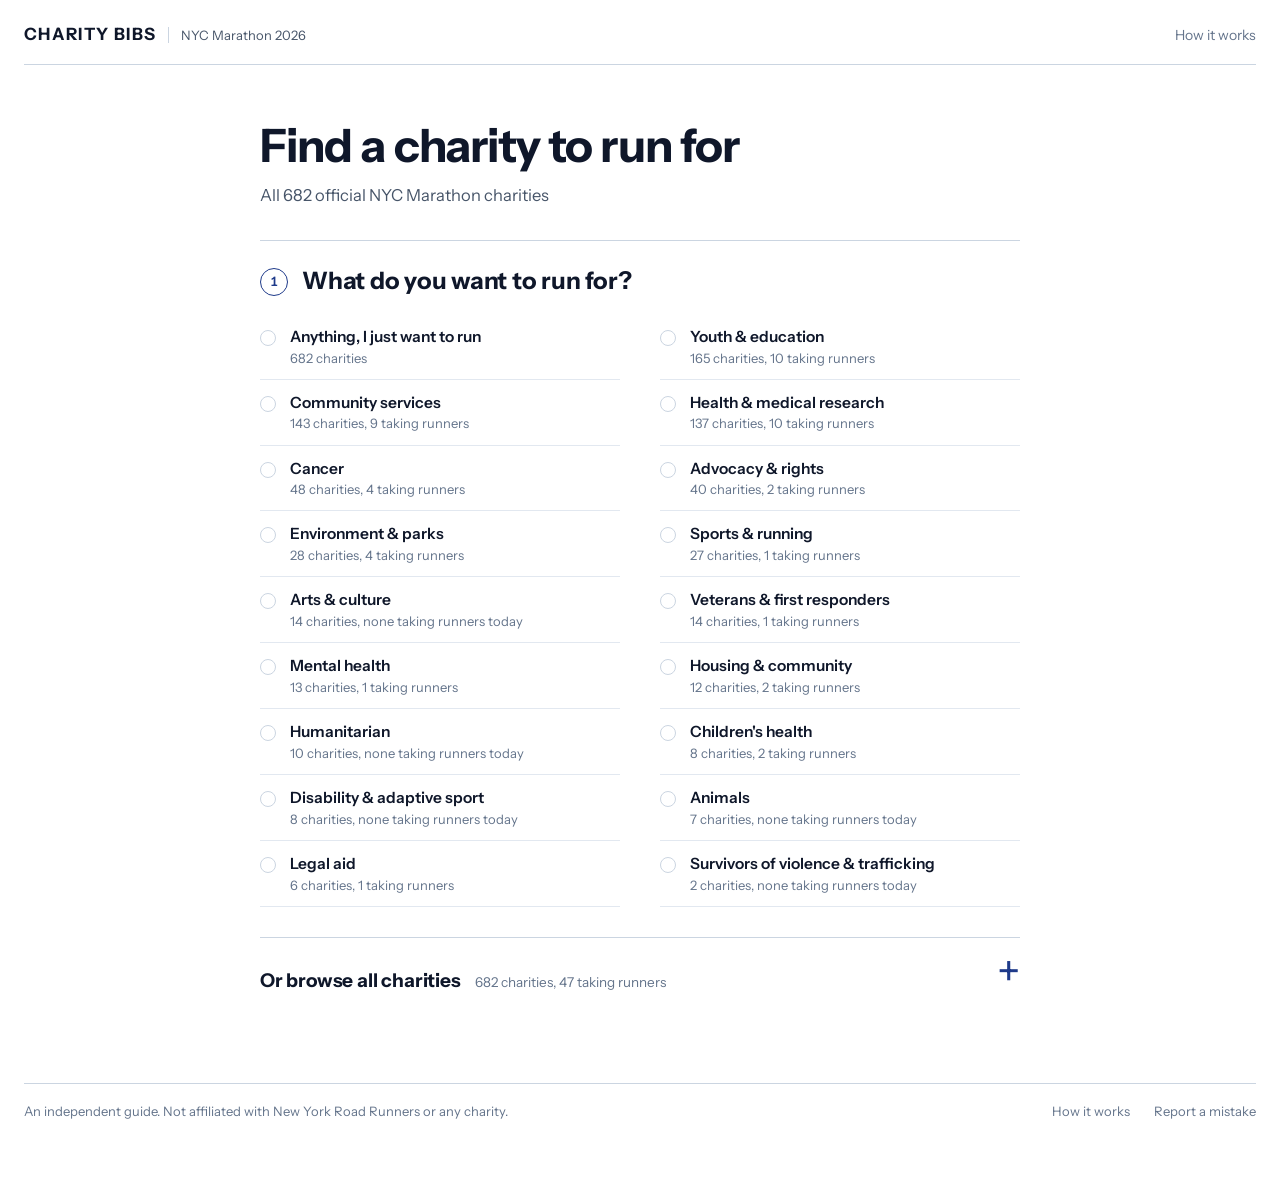
==== commit bc2cca6e: "data: weekly refresh nyc-2026" ====
--- a/site/index.html
+++ b/site/index.html
@@ -282,7 +282,7 @@
 </footer>
 </div>
 
-<script id="data" type="application/json">{"refreshed":"2026-09-14","charities":[{"id":"tfk","name":"NYRR Team for Kids","cause":"Youth & education","focus":"NYRR's youth running programs in NYC schools","level":null,"platform":null,"status":"closed","spots":null,"min":3000,"minNote":"TFK General Entry $3,000; Premium Experience $4,000; Premium Experience Plus $5,000; Community Champion $10,000; Training Altruist $1,500 (for runners who already hold an entry). All due in full by October 7, 2026.","minSource":"https://organizations.nyrr.org/sites/organization_sites/07a100ee6605183fc2df/pages/2026_tcs_new_york_city_marathon","minQuote":null,"fee":107,"feeLabel":"TFK sign-up fee","feeCreditable":null,"regSeparate":true,"deadline":"2026-10-07","support":{"coaching":true,"group_runs":true,"training_plan":true,"fundraising_coaching":null,"team_events":true,"gear":true,"fundraising_page":null,"bus_to_start":null,"charity_village":null,"hotel_or_travel":null},"supportScore":5,"supportNotes":"General Entry ($3,000) gets a Runna virtual plan from mid-June, in-person coached training in NYC from late June, the Light Up the Night final practice, and a TFK singlet. Private transportation to the start, a heated tent, and finish-tent access are listed only under the Premium Experience tier ($4,000+), not General Entry.","supportQuote":"In-person training in NYC starting in late June 2026","supportSource":"https://organizations.nyrr.org/sites/organization_sites/07a100ee6605183fc2df/pages/2026_tcs_new_york_city_marathon","shortfall":{"pub":false,"text":"The 2026 NYC page states the commitment and due date but does not say what happens if it is not met. TFK's 2026 Chicago Marathon page (separate program) says the remaining balance is charged to the card on file the day after the deadline, which suggests TFK's practice, but no such language appears on the NYC page.","quote":null,"source":"https://organizations.nyrr.org/sites/organization_sites/07a100ee6605183fc2df/pages/2026_tcs_new_york_city_marathon","method":"page"},"chargeSchedule":null,"freeExit":null,"freeExitQuote":null,"injury":{"pub":false,"text":"Not published","quote":null,"source":"https://organizations.nyrr.org/sites/organization_sites/07a100ee6605183fc2df/pages/2026_tcs_new_york_city_marathon","method":null},"deferral":{"pub":false,"text":"Not published","quote":null,"source":"https://organizations.nyrr.org/sites/organization_sites/07a100ee6605183fc2df/pages/2026_tcs_new_york_city_marathon","method":null},"termsScore":0,"url":"https://organizations.nyrr.org/sites/organization_sites/07a100ee6605183fc2df/pages/2026_tcs_new_york_city_marathon","verified":"2026-09-14","flags":["MINIMUM CONFLICT RESOLVED: the page at organizations.nyrr.org/sites/organization_sites/dfbc3b9cab6d7bc2606c ($2,200 minimum, $660 due May 14, balance charged Sept 24) is TFK's 2026 BANK OF AMERICA CHICAGO MARATHON program, not NYC. Its first sentence reads: 'Team for Kids runners receive guaranteed entry to the 2026 Bank of America Chicago Marathon'. The primary 2026 TCS NYC Marathon figure is $3,000 (General Entry), due October 7, 2026, from TFK's dedicated NYC page.","All 2026 NYC tiers shown as SOLD OUT on the TFK page.","NYRR race registration fee is separate: $255 (NYRR members) / $315 (non-members), on top of the $107 sign-up fee.","TFK is NYRR's own program, not a Gold/Silver/Bronze official charity partner; level left null.","'deadline' is the fundraising due date, not an application deadline.","NYRR.org itself (level page, charity index) was unreachable from this environment (egress denied; Wayback blocked), so no NYRR page is cited."]},{"id":"bird","name":"NYC Bird Alliance","cause":"Environment & parks","focus":"Birds and habitat in New York City","level":"Bronze","platform":"other:NeonCRM","status":"unknown","spots":"3 bibs","min":3000,"minNote":"Runners commit to a $5,000 fundraising goal; $3,000 is the hard minimum required for entry.","minSource":"https://nycbirdalliance.org/run","minQuote":null,"fee":null,"feeLabel":null,"feeCreditable":null,"regSeparate":true,"deadline":null,"support":{"coaching":null,"group_runs":null,"training_plan":null,"fundraising_coaching":null,"team_events":null,"gear":null,"fundraising_page":true,"bus_to_start":false,"charity_village":false,"hotel_or_travel":null},"supportScore":1,"supportNotes":"Only stated support is a personalized fundraising page (hosted on Neon CRM). Nothing about coaching, training, gear or events is on the page.","supportQuote":"Once selected, each runner will be provided with a personalized fundraising page to share with their community.","supportSource":"https://nycbirdalliance.org/run","shortfall":{"pub":true,"text":"If you raise less than $3,000 you are charged the difference. No date for the charge is given.","quote":"A minimum of $3,000 is required for entry to the marathon, no exceptions. If a runner does not meet their $3,000 minimum, they will be charged the remaining amount.","source":"https://nycbirdalliance.org/run","method":"page"},"chargeSchedule":null,"freeExit":null,"freeExitQuote":null,"injury":{"pub":false,"text":"Not published","quote":null,"source":"https://nycbirdalliance.org/run","method":null},"deferral":{"pub":false,"text":"Not published","quote":null,"source":"https://nycbirdalliance.org/run","method":null},"termsScore":1,"url":"https://nycbirdalliance.org/run","verified":"2026-09-14","flags":["Page names three runners (Eric Balcanoff, Andrea Fondulas, Michael Hainey) with live fundraising pages as the 2026 Team Greater Yellowlegs, so the 3 spots appear filled, but the page never says applications are closed.","Level 'Bronze' is from the charity's own page ('NYC Bird Alliance is thrilled to return as a Bronze Level Charity for the 2026 TCS New York City Marathon'); NYRR level page was unreachable, so bus/village=false follows the brief's Bronze rule, not an NYRR citation.","NYRR registration fee ($255 members / $315 non-members) is paid by the runner in addition to fundraising.","Platform is Neon CRM (nycbirdalliance.app.neoncrm.com), not one of the standard P2P platforms."]},{"id":"hope","name":"Hope Community Inc","cause":"Housing & community","focus":"Affordable housing in East Harlem","level":"Bronze","platform":null,"status":"closed","spots":null,"min":3000,"minNote":"$3,000 due in full by September 1, 2026, plus a $125 Hope sign-up fee.","minSource":"https://hopeci.org/2026-tcs-new-york-city-marathon/","minQuote":null,"fee":125,"feeLabel":"Hope sign-up fee","feeCreditable":null,"regSeparate":true,"deadline":"2026-09-01","support":{"coaching":null,"group_runs":true,"training_plan":true,"fundraising_coaching":true,"team_events":true,"gear":null,"fundraising_page":null,"bus_to_start":false,"charity_village":false,"hotel_or_travel":null},"supportScore":4,"supportNotes":"Runners get the NYRR x Runna virtual training plan, in-person training through partner run clubs, personalized fundraising support, and one ticket to the Hope Awards Gala.","supportQuote":"In-person training partnerships with local run clubs","supportSource":"https://hopeci.org/2026-tcs-new-york-city-marathon/","shortfall":{"pub":false,"text":"No statement on the page or in the general FAQ about what happens if the $3,000 is not raised.","quote":null,"source":"https://hopeci.org/2026-tcs-new-york-city-marathon/","method":"page"},"chargeSchedule":null,"freeExit":null,"freeExitQuote":null,"injury":{"pub":false,"text":"Not published","quote":null,"source":"https://hopeci.org/2026-tcs-new-york-city-marathon/","method":null},"deferral":{"pub":false,"text":"Not published","quote":null,"source":"https://hopeci.org/2026-tcs-new-york-city-marathon/","method":null},"termsScore":0,"url":"https://hopeci.org/2026-tcs-new-york-city-marathon/","verified":"2026-09-14","flags":["Page still says 'Apply Now to Run the 2026 NYC Marathon' but the Google Form it links (forms.gle/bMpsrWAjEpwXSn9x5) redirects to a 'closedform' URL, i.e. the form no longer accepts responses.","Fundraising deadline (Sept 1, 2026) has already passed as of verification date.","Level from the charity's own page: 'As an official Bronze Charity Partner, Hope Community Inc NYC has been awarded guaranteed race entries for the 2026 marathon.' bus/village=false follows the brief's Bronze rule; NYRR page unreachable.","Only fundraising link on the page is a Givebutter general-donation link (givebutter.com/general-donation-ka68ue); runner P2P pages not confirmed, so platform left null.","NYRR registration fee ($255 members / $315 non-members) is separate.","hopeci.org/general-faqs/ contains nothing about the marathon."]},{"id":"cri","name":"Cancer Research Institute","cause":"Cancer","focus":"Cancer immunotherapy research","level":null,"platform":"Classy","status":"waitlist","spots":null,"min":3500,"minNote":"$3,500 by October 25, 2026.","minSource":"https://www.cancerresearch.org/events/2026-tcs-new-york-city-marathon","minQuote":null,"fee":null,"feeLabel":null,"feeCreditable":null,"regSeparate":null,"deadline":"2026-10-25","support":{"coaching":null,"group_runs":null,"training_plan":null,"fundraising_coaching":true,"team_events":null,"gear":true,"fundraising_page":true,"bus_to_start":null,"charity_village":null,"hotel_or_travel":null},"supportScore":3,"supportNotes":"Team CRI provides a personal fundraising page, fundraising tips and support from its community fundraising team, and CRI-branded team gear. No training or coaching is mentioned.","supportQuote":"Access to fundraising tips and support","supportSource":"https://www.cancerresearch.org/events/2026-tcs-new-york-city-marathon","shortfall":{"pub":true,"text":"Any balance below $3,500 at the Oct 25 deadline is charged to the credit card given at registration.","quote":"If you do not reach your fundraising minimum by the deadline, CRI will charge the balance to the credit card indicated on your registration form.","source":"https://www.cancerresearch.org/events/2026-tcs-new-york-city-marathon","method":"page"},"chargeSchedule":"Balance charged to card on file after the October 25, 2026 deadline (exact charge date not stated)","freeExit":null,"freeExitQuote":null,"injury":{"pub":true,"text":"No exceptions: once you register through Team CRI you owe the minimum regardless of injury or any other circumstance.","quote":"Every team member who officially registers and obtains an entry through Team CRI is committed to reaching their fundraising minimum by the deadline regardless of any situations that may arise.","source":"https://www.cancerresearch.org/events/2026-tcs-new-york-city-marathon","method":null},"deferral":{"pub":false,"text":"Not published","quote":null,"source":"https://www.cancerresearch.org/events/2026-tcs-new-york-city-marathon","method":null},"termsScore":3,"url":"https://www.cancerresearch.org/events/2026-tcs-new-york-city-marathon","verified":"2026-09-14","flags":["Page: 'All spots are currently full. Please email ... to be added to our waitlist.' Spots assigned first-come, first-served by email.","Platform is GoFundMe Pro (formerly Classy): fundraise.cancerresearch.org/TCSNYC26 resolves to pro.gofundme.com/event/e773203. Recorded as 'Classy' per the brief's enum.","Page does not say who pays the NYRR registration fee."]},{"id":"nami","name":"NAMI-NYC","cause":"Mental health","focus":"Mental health support and advocacy in NYC","level":null,"platform":null,"status":"closed","spots":null,"min":3500,"minNote":"$3,500 for guaranteed entry. A nonrefundable $100 initial gift on acceptance counts toward it. Checkpoints: $1,750 by June 21, 2026; $3,000 by Oct 4, 2026; $3,500 by Nov 8, 2026. A $75 replacement fee applies if you cancel after registering. Independent entrants (own bib) can join with a $500+ goal and no commitment.","minSource":"https://naminycmetro.org/marathon/","minQuote":null,"fee":100,"feeLabel":"initial fundraising gift (nonrefundable, charged on acceptance)","feeCreditable":true,"regSeparate":null,"deadline":"2026-11-08","support":{"coaching":true,"group_runs":true,"training_plan":true,"fundraising_coaching":null,"team_events":true,"gear":true,"fundraising_page":true,"bus_to_start":null,"charity_village":null,"hotel_or_travel":null},"supportScore":6,"supportNotes":"Kick-off team event, a customized training program and group runs with training partner Enhance Sports, a customized online fundraising page, race-day tech shirt and tank, and weekly program/fundraising emails.","supportQuote":"Customized training program and group runs with our exclusive training partner...Enhance Sports","supportSource":"https://naminycmetro.org/marathon/","shortfall":{"pub":true,"text":"At each checkpoint any shortfall is charged to your credit card: to $1,750 after June 21, to $3,000 after Oct 4, and to $3,500 after Nov 8, 2026.","quote":"If a minimum of $3,500 is not raised by Sunday, November 8, 2026, NAMI-NYC is authorized to charge your credit card for the remaining balance.","source":"https://naminycmetro.org/marathon/","method":"page"},"chargeSchedule":"Shortfall to $1,750 charged after June 21, 2026; shortfall to $3,000 charged after Oct 4, 2026; shortfall to $3,500 charged after Nov 8, 2026 (the week after the race)","freeExit":null,"freeExitQuote":null,"injury":{"pub":false,"text":"Not published","quote":null,"source":"https://naminycmetro.org/marathon/","method":null},"deferral":{"pub":false,"text":"Not published","quote":null,"source":"https://naminycmetro.org/marathon/","method":null},"termsScore":2,"url":"https://naminycmetro.org/marathon/","verified":"2026-09-14","flags":["Page: 'All spots with NAMI-NYC for the 2026 TCS New York City Marathon are filled.'","'All registrations are non-refundable and non-transferable.' No injury or deferral language at all.","Final fundraising checkpoint (Nov 8) falls AFTER race day (Nov 1).","No fundraising-platform link on the page; platform unknown.","Page does not mention the NYRR registration fee."]},{"id":"bcrf","name":"Breast Cancer Research Foundation","cause":"Cancer","focus":"Breast cancer research","level":null,"platform":null,"status":"waitlist","spots":null,"min":3500,"minNote":"$3,500 plus the runner pays their own NYRR race entry fee.","minSource":"https://www.bcrf.org/blog/bcrf-2026-tcs-nyc-marathon-application/","minQuote":null,"fee":null,"feeLabel":null,"feeCreditable":null,"regSeparate":true,"deadline":null,"support":{"coaching":null,"group_runs":null,"training_plan":null,"fundraising_coaching":true,"team_events":null,"gear":true,"fundraising_page":null,"bus_to_start":null,"charity_village":null,"hotel_or_travel":null},"supportScore":2,"supportNotes":"A Team BCRF shirt, extra swag, and one-on-one fundraising help. No training support is described.","supportQuote":"We will provide each runner with a Team BCRF shirt, additional swag, and one-on-one support to help with their fundraising leading up to the race.","supportSource":"https://www.bcrf.org/blog/bcrf-2026-tcs-nyc-marathon-application/","shortfall":{"pub":false,"text":"Neither the blog post nor the application page states what happens if the $3,500 is not raised.","quote":null,"source":"https://www.bcrf.org/blog/bcrf-2026-tcs-nyc-marathon-application/","method":"page"},"chargeSchedule":null,"freeExit":null,"freeExitQuote":null,"injury":{"pub":false,"text":"Not published","quote":null,"source":"https://www.bcrf.org/blog/bcrf-2026-tcs-nyc-marathon-application/","method":null},"deferral":{"pub":false,"text":"Not published","quote":null,"source":"https://www.bcrf.org/blog/bcrf-2026-tcs-nyc-marathon-application/","method":null},"termsScore":0,"url":"https://www.bcrf.org/blog/bcrf-2026-tcs-nyc-marathon-application/","verified":"2026-09-14","flags":["Team full as of 3/17/26; application page now reads 'BCRF's 2026 TCS New York City Marathon team is full. You're welcome to join our waitlist' (Microsoft Forms waitlist).","The full commitment terms were presumably inside the (now-removed) application form; nothing about deadlines, charges, withdrawal or injury is published.","BCRF's P2P pages live at give.bcrf.org, but the platform could not be identified from the fetched content."]},{"id":"msahc","name":"Mount Sinai Adolescent Health Center","cause":"Children's health","focus":"Free health care for NYC teens","level":null,"platform":null,"status":"open","spots":null,"min":3500,"minNote":"$3,500 due by 5:00 p.m. Tuesday, October 20, 2026. NYRR race registration fee is separate, collected by NYRR, and does not count toward the minimum.","minSource":"https://www.mountsinai.org/files/MSHealth/Assets/HS/Patient-Care/Service-Areas/Adolescent-Health-Center/HS-MSAHC-TCS-NYC-Marathon-Runner-Agreement.pdf","minQuote":null,"fee":null,"feeLabel":null,"feeCreditable":null,"regSeparate":true,"deadline":"2026-10-20","support":{"coaching":null,"group_runs":null,"training_plan":null,"fundraising_coaching":null,"team_events":null,"gear":true,"fundraising_page":true,"bus_to_start":null,"charity_village":null,"hotel_or_travel":null},"supportScore":2,"supportNotes":"Guaranteed entry, a personal fundraising page and a Run for Teens team t-shirt. No coaching, training plan or events are described; the runner agreement lists no support at all.","supportQuote":null,"supportSource":"https://www.mountsinai.org/locations/adolescent-health-center/events","shortfall":{"pub":true,"text":"Miss the $3,500 by Oct 20 and you are removed from the race and cannot check in; MSAHC may also charge the card on file for any outstanding balance after that date.","quote":"Runners who have not met their fundraising minimum (or paid any remaining balance) by Tuesday, October 20, 2026 will be removed from the race and will not be able to check in on November 1, 2026.","source":"https://www.mountsinai.org/files/MSHealth/Assets/HS/Patient-Care/Service-Areas/Adolescent-Health-Center/HS-MSAHC-TCS-NYC-Marathon-Runner-Agreement.pdf","method":"agreement-pdf"},"chargeSchedule":"Credit card required with signed agreement; MSAHC reserves the right to charge it for any outstanding balance after the October 20, 2026 5:00 p.m. deadline","freeExit":"2026-07-14","freeExitQuote":"If you withdraw any time on or after Wednesday, July 15, 2026, you are responsible for raising the $3,500 minimum fundraising commitment. No exceptions will be made.","injury":{"pub":true,"text":"Injury does not waive the minimum, but if you meet the $3,500 by Oct 20 and cannot run, you may defer your entry to 2027.","quote":"If you are injured and unable to run on November 1, but meet the fundraising minimum by the October 20 deadline, you may defer your guaranteed Marathon entry until 2027.","source":"https://www.mountsinai.org/files/MSHealth/Assets/HS/Patient-Care/Service-Areas/Adolescent-Health-Center/HS-MSAHC-TCS-NYC-Marathon-Runner-Agreement.pdf","method":null},"deferral":{"pub":true,"text":"Deferral to 2027 allowed only for injured runners who have met the $3,500 minimum by October 20, 2026.","quote":null,"source":"https://www.mountsinai.org/files/MSHealth/Assets/HS/Patient-Care/Service-Areas/Adolescent-Health-Center/HS-MSAHC-TCS-NYC-Marathon-Runner-Agreement.pdf","method":null},"termsScore":4,"url":"https://www.mountsinai.org/locations/adolescent-health-center/events","verified":"2026-09-14","flags":["Clearest terms of the group: signed runner agreement PDF with withdrawal cutoff (before July 15, 2026), removal-from-race consequence, and injury deferral to 2027.","Events page says applications are open: email the signed agreement to AHCmarathon@mountsinai.org; 'We will respond promptly to confirm your place'. Free-exit date has already passed as of verification.","Platform unknown: a 2025 MSAHC runner page was found on fundraisers.nyrr.org (NYRR's own platform) but it shows 'Fundraising has closed'; not confirmed for 2026.","NYRR race registration fee is paid by the runner to NYRR and explicitly does NOT count toward the $3,500."]},{"id":"caf","name":"Challenged Athletes Foundation","cause":"Disability & adaptive sport","focus":"Athletes with physical disabilities","level":null,"platform":"DonorDrive","status":"open","spots":null,"min":3500,"minNote":"$3,500 by September 1, 2026; at least $2,000 must be raised or contributed by July 1, 2026 to keep the entry.","minSource":"https://give.challengedathletes.org/nycmarathon","minQuote":null,"fee":null,"feeLabel":null,"feeCreditable":null,"regSeparate":null,"deadline":"2026-09-01","support":{"coaching":null,"group_runs":null,"training_plan":null,"fundraising_coaching":null,"team_events":true,"gear":true,"fundraising_page":true,"bus_to_start":true,"charity_village":null,"hotel_or_travel":null},"supportScore":4,"supportNotes":"CAF run gear, a VIP pre-race brunch, a VIP escort to the start with FDNY, and a post-race celebration with FDNY, plus a DonorDrive fundraising page. No coaching or training plan is mentioned. 'bus_to_start' reflects the FDNY escort to the race start, not an NYRR charity bus.","supportQuote":"VIP Escort to Race Start with FDNY","supportSource":"https://give.challengedathletes.org/nycmarathon","shortfall":{"pub":true,"text":"You must raise OR personally contribute the full $3,500; after July 1 the obligation stands even if injured or if the race is cancelled. No explicit credit-card-charge language on the page.","quote":"If an athlete is injured during training after July 1, 2026, he or she is still responsible for raising or providing the $3,500 minimum","source":"https://give.challengedathletes.org/nycmarathon","method":"page"},"chargeSchedule":null,"freeExit":"2026-07-01","freeExitQuote":"all requests must be received on or before July 1, 2026 to be released out of $3,500 fundraising commitment. All money raised up to that point is non-refundable","injury":{"pub":true,"text":"Injury after July 1, 2026 does not release you; you still owe the $3,500.","quote":"If an athlete is injured during training after July 1, 2026, he or she is still responsible for raising or providing the $3,500 minimum","source":"https://give.challengedathletes.org/nycmarathon","method":null},"deferral":{"pub":true,"text":"No transfers or deferrals of entry are permitted.","quote":null,"source":"https://give.challengedathletes.org/nycmarathon","method":null},"termsScore":4,"url":"https://give.challengedathletes.org/nycmarathon","verified":"2026-09-14","flags":["Page still shows a live 'Register Now' link (DonorDrive eventID=613) as of verification, although the Sept 1 fundraising deadline and July 1 withdrawal cutoff have passed.","Withdrawal must be in writing to jennifer@challengedathletes.org by July 1, 2026; money raised is non-refundable even on withdrawal.","Race cancellation does not waive the $3,500.","Page mentions a Sept 15 NYRR registration-link deadline but not who pays the NYRR fee.","CAF's DonorDrive FAQ (pages/1036) covers only portal mechanics, no commitment terms."]},{"id":"vfound","name":"V Foundation for Cancer Research","cause":"Cancer","focus":"Cancer research grants","level":null,"platform":"DonorDrive","status":"waitlist","spots":null,"min":3750,"minNote":"Runner with Team V entry: $3,750; entry + 2-night hotel: $4,750. Own-bib 'Fundraiser only': $2,000, or $3,000 with 2-night hotel.","minSource":"https://vfoundation.donordrive.com/pages/1035?eventID=724","minQuote":null,"fee":0,"feeLabel":"Team V registration (free)","feeCreditable":null,"regSeparate":true,"deadline":null,"support":{"coaching":true,"group_runs":null,"training_plan":true,"fundraising_coaching":true,"team_events":true,"gear":true,"fundraising_page":true,"bus_to_start":null,"charity_village":null,"hotel_or_travel":true},"supportScore":7,"supportNotes":"Team V shirt and swag bag, a pre-race team gathering the night before, a DonorDrive fundraising page with fundraising support, training plans for all levels, and 'expert fundraising and training coaches'. A two-night hotel stay is available as a higher-minimum option ($4,750).","supportQuote":"When you participate in a marathon or other endurance event to raise money for the V Foundation, you receive support from expert fundraising and training coaches.","supportSource":"https://vfoundation.donordrive.com/pages/1035?eventID=724","shortfall":{"pub":false,"text":"The FAQ, event page, perks page, toolkit and 2026 Fundraising Guide PDF state the minimums but not what happens if they are not met.","quote":null,"source":"https://vfoundation.donordrive.com/pages/1035?eventID=724","method":"faq"},"chargeSchedule":null,"freeExit":null,"freeExitQuote":null,"injury":{"pub":false,"text":"Not published","quote":null,"source":"https://vfoundation.donordrive.com/pages/1035?eventID=724","method":null},"deferral":{"pub":false,"text":"Not published","quote":null,"source":"https://vfoundation.donordrive.com/pages/1035?eventID=724","method":null},"termsScore":0,"url":"https://vfoundation.donordrive.com/pages/1035?eventID=724","verified":"2026-09-14","flags":["Event page: race entries are filled; email teamv@v.org for the waitlist. 'Fundraise Only' runners with their own entry still welcome.","The starting URL uses eventID=650 but the 2026 TCS NYC Marathon event on DonorDrive is eventID=724; the FAQ content (2026 minimums) was identical on both, and 724 pages are cited.","No published shortfall, withdrawal, injury or deferral policy anywhere on the public DonorDrive pages or the 2026 Fundraising Guide PDF; terms likely appear only at DonorDrive registration.","Participants pay their own NYRR race registration fee."]},{"id":"bcu","name":"Blood Cancer United (Team In Training)","cause":"Cancer","focus":"Blood cancer research and patient support","level":null,"platform":"other:fundraise.lls.org","status":"waitlist","spots":null,"min":4000,"minNote":"$3,500 if registered by March 3, 2026 (shown struck through); $4,000 if registered after March 3; $1,000 with your own NYRR bib.","minSource":"https://www.teamintraining.org/events/tcs-new-york-city-marathon","minQuote":null,"fee":255,"feeLabel":"NYRR race registration fee (expected ~$255 members / $315 non-members), paid to NYRR","feeCreditable":null,"regSeparate":true,"deadline":"2026-11-02","support":{"coaching":true,"group_runs":null,"training_plan":true,"fundraising_coaching":true,"team_events":null,"gear":true,"fundraising_page":null,"bus_to_start":null,"charity_village":null,"hotel_or_travel":false},"supportScore":4,"supportNotes":"Remote-style program: a TrainingPeaks training plan, webinars and one-on-one coach access, a staff fundraising partner with a goal-planning call, and an event-day jersey. No team hotel block for this race.","supportQuote":"Upon joining our team, you will be connected to a professional fundraising staff partner and provided with fundraising resources... access to our online Training Resource Center and exclusive training plans delivered through TrainingPeaks, educational webinars, and one-on-one support with a coach... guaranteed race entry and an event day jersey","supportSource":"https://www.teamintraining.org/events/tcs-new-york-city-marathon","shortfall":{"pub":true,"text":"If you have not raised the full minimum by the deadline you are responsible for donating the remaining balance yourself. The page does not say whether a card on file is charged automatically.","quote":"If the fundraising commitment is not met by the deadline, teammates are responsible for donating any remaining balance.","source":"https://www.teamintraining.org/events/tcs-new-york-city-marathon","method":"page"},"chargeSchedule":null,"freeExit":null,"freeExitQuote":null,"injury":{"pub":false,"text":"Not published","quote":null,"source":null,"method":null},"deferral":{"pub":false,"text":"Not published","quote":null,"source":null,"method":null},"termsScore":1,"url":"https://www.teamintraining.org/events/tcs-new-york-city-marathon","verified":"2026-09-14","flags":["Page shows 'Registration Closed' with a waitlist form (llsform.org).","Deadline is stated as '11:59 p.m. PST on the first business day after their event' (race is Nov 1, 2026, so Nov 2, 2026); date is derived, not printed.","Signed 'fundraising commitment agreement' is required (by April 14 for early tier, May 14 for the $4,000 tier) but its text is not public; the linked llsform.org page only shows a welcome message.","Fundraising platform is fundraise.lls.org (LLS participant center); vendor not confirmed (the URL could not be fetched from this environment). Historically LLS/TNT ran on Blackbaud Luminate TeamRaiser.","No withdrawal, injury, or deferral policy published; LLS refund policy page only covers donor refunds within 30 days.","teamintraining.org has no public FAQ page (/faq and /faqs return 404)."]},{"id":"cpc","name":"Central Park Conservancy","cause":"Environment & parks","focus":"Central Park","level":null,"platform":"TeamRaiser","status":"unknown","spots":null,"min":4000,"minNote":"$4,000 'minimum goal to raise' for a Charity Runner; $5,000 tier adds a Bethesda Angel membership; $500 'Fundraising Ambassador' tier is for people not needing a bib.","minSource":"https://www.centralparknyc.org/giving/marathon","minQuote":null,"fee":null,"feeLabel":null,"feeCreditable":null,"regSeparate":null,"deadline":null,"support":{"coaching":null,"group_runs":null,"training_plan":null,"fundraising_coaching":null,"team_events":true,"gear":true,"fundraising_page":true,"bus_to_start":null,"charity_village":null,"hotel_or_travel":null},"supportScore":3,"supportNotes":"Perks are mostly membership-style: a one-year Belvedere Knight membership, VIP film-festival seating, four tickets to the race-day breakfast/concert/viewing party in the park, a performance T-shirt, and a personal fundraising page plus a written fundraising guide. No training support is described.","supportQuote":"Personalized fundraising webpage and fundraising guide","supportSource":"https://www.centralparknyc.org/giving/marathon","shortfall":{"pub":false,"text":"Not published","quote":null,"source":null,"method":null},"chargeSchedule":null,"freeExit":null,"freeExitQuote":null,"injury":{"pub":false,"text":"Not published","quote":null,"source":null,"method":null},"deferral":{"pub":false,"text":"Not published","quote":null,"source":null,"method":null},"termsScore":0,"url":"https://www.centralparknyc.org/giving/marathon","verified":"2026-09-14","flags":["Apply by emailing marathons@centralparknyc.org; no online application, no FAQ, no agreement, no deadline, no shortfall or withdrawal policy published.","Page says spots are 'limited' and 'first-come, first-served' but does not state whether the 2026 team is still open.","Page describes the minimum as a 'goal', not a commitment; whether it is enforced (card on file) is not stated.","Platform: the Conservancy's fundraising pages run on Blackbaud TeamRaiser (secure.centralparknyc.org/site/TR); a marathon-specific fundraising page was not found."]},{"id":"sff","name":"Sanctuary for Families","cause":"Survivors of violence & trafficking","focus":"Survivors of domestic violence and trafficking","level":null,"platform":null,"status":"closed","spots":"15 bibs","min":4000,"minNote":"$4,000 minimum; no tiers or own-bib price published.","minSource":"https://sanctuaryforfamilies.org/event/tcs-nyc-marathon/","minQuote":null,"fee":null,"feeLabel":null,"feeCreditable":null,"regSeparate":null,"deadline":null,"support":{"coaching":null,"group_runs":null,"training_plan":null,"fundraising_coaching":true,"team_events":null,"gear":true,"fundraising_page":true,"bus_to_start":null,"charity_village":null,"hotel_or_travel":null},"supportScore":3,"supportNotes":"Small team (15 bibs). You get a personal fundraising page, help from the development staff, and a team T-shirt and gear. No training or race-weekend logistics are described.","supportQuote":"A personal fundraising page to make your supporter outreach simple","supportSource":"https://sanctuaryforfamilies.org/event/tcs-nyc-marathon/","shortfall":{"pub":false,"text":"Not published","quote":null,"source":null,"method":null},"chargeSchedule":null,"freeExit":null,"freeExitQuote":null,"injury":{"pub":false,"text":"Not published","quote":null,"source":null,"method":null},"deferral":{"pub":false,"text":"Not published","quote":null,"source":null,"method":null},"termsScore":0,"url":"https://sanctuaryforfamilies.org/event/tcs-nyc-marathon/","verified":"2026-09-14","flags":["Page states 'OUR MARATHON TEAM IS NOW FULL!' for 2026.","No application form, FAQ, agreement, deadline, fee, shortfall or withdrawal terms published; contact is marathon@sffny.org.","Fundraising platform not identifiable from the page (no links to a peer-to-peer platform)."]},{"id":"maw","name":"Make-A-Wish Metro New York","cause":"Children's health","focus":"Wishes for children with critical illnesses","level":null,"platform":null,"status":"waitlist","spots":null,"min":4500,"minNote":"$4,500 minimum for 2026 (was $4,000 in 2024). No tiers or own-bib price published.","minSource":"https://wish.org/newyork/2026-tcs-new-york-city-marathon","minQuote":null,"fee":null,"feeLabel":null,"feeCreditable":null,"regSeparate":null,"deadline":null,"support":{"coaching":null,"group_runs":true,"training_plan":true,"fundraising_coaching":true,"team_events":true,"gear":true,"fundraising_page":true,"bus_to_start":null,"charity_village":null,"hotel_or_travel":null},"supportScore":6,"supportNotes":"A customized training program with group runs, a personal fundraising page with one-on-one help from a dedicated staff member, a team jersey plus extra gear, and a race-weekend team meet-up and celebration.","supportQuote":"Training support, including expert tips, group runs, and encouragement","supportSource":"https://wish.org/newyork/2026-tcs-new-york-city-marathon","shortfall":{"pub":false,"text":"Not published","quote":null,"source":null,"method":null},"chargeSchedule":null,"freeExit":null,"freeExitQuote":null,"injury":{"pub":false,"text":"Not published","quote":null,"source":null,"method":null},"deferral":{"pub":false,"text":"Not published","quote":null,"source":null,"method":null},"termsScore":0,"url":"https://wish.org/newyork/2026-tcs-new-york-city-marathon","verified":"2026-09-14","flags":["Page: 'Due to exceptionally high demand, our 2026 team is currently at capacity. All applications are now being added to an active waitlist.'","Application is a Jotform (form.jotform.com/Mackenzie_L_Martin/TeamMAW) that could not be read from this environment; commitment terms may be inside it.","No deadline, fee, shortfall, withdrawal or deferral policy published on the event page.","A Make-A-Wish Metro NY team fundraising page exists on haku (fundraisers.hakuapp.com/teams/make-a-wish-metro-new-york-and-western-new-york) but it references the marathon's '50th Anniversary', so it may be from an earlier year; current platform not confirmed."]},{"id":"nbts","name":"National Brain Tumor Society","cause":"Cancer","focus":"Brain tumor research and advocacy","level":null,"platform":"Classy","status":"open","spots":null,"min":4500,"minNote":"$4,500 for runners taking an NBTS bib. Own-bib / deferred-entry runners can also apply; their minimum is not stated on the application. 'NBTS doesn't hold you accountable for any goal amount over the above listed fundraising commitments.'","minSource":"https://braintumor.org/events/gray-nation-endurance/tcs-nyc-marathon-charity-runner-application/","minQuote":null,"fee":255,"feeLabel":"NYRR runner registration fee ($255 members / $315 non-members / $358 non-US), per 2024 commitment form","feeCreditable":null,"regSeparate":true,"deadline":null,"support":{"coaching":null,"group_runs":null,"training_plan":null,"fundraising_coaching":null,"team_events":null,"gear":true,"fundraising_page":true,"bus_to_start":null,"charity_village":null,"hotel_or_travel":null},"supportScore":2,"supportNotes":"Light-touch program: race entry, a personal fundraising page and tools, staff check-ins during the season, and team swag (more swag as you raise more). No coaching or training plan is described.","supportQuote":"A personal fundraising page and fundraising tools","supportSource":"https://braintumor.org/events/gray-nation-endurance/tcs-nyc-marathon-charity-runner-application/","shortfall":{"pub":true,"text":"The commitment form requires a credit card, sets two fundraising deadlines (half in late August, full in late October), and authorizes NBTS to charge the card if a deadline is missed. Donations are non-refundable. This is the 2024 form (the URL says 2025); a 2026 version was not found.","quote":"I agree to have the card on this form charged should I not meet any of the listed fundraising deadlines","source":"https://braintumor.org/events/gray-nation-endurance/tcs-nyc-marathon-commitment-form-and-waiver/","method":"page"},"chargeSchedule":"2024 form: half of minimum due Monday Aug 26, 2024 and full minimum due Monday Oct 28, 2024; card charged if either deadline is missed. 2026 dates not published.","freeExit":null,"freeExitQuote":null,"injury":{"pub":false,"text":"Not published","quote":null,"source":null,"method":null},"deferral":{"pub":false,"text":"Not published","quote":null,"source":null,"method":null},"termsScore":2,"url":"https://braintumor.org/events/gray-nation-endurance/tcs-nyc-marathon-charity-runner-application/","verified":"2026-09-14","flags":["2026 application page is live and accepting applications as of today (Sept 14, 2026), with no closing date stated.","Shortfall/charge terms come from the commitment form at a URL labelled 2025 whose page title and content are the 2024 form ($3,200 minimum, 2024 dates). The 2026 minimum ($4,500) comes from the application page. Treat charge dates as indicative only.","No withdrawal, injury or deferral policy in the commitment form; the form states donations are non-refundable and 'I will not be reimbursed for fees paid or costs incurred'.","Platform identified from the nbtsevents.braintumor.org '/give/<id>/' URL pattern (Classy/GoFundMe Pro custom domain); no 'powered by' branding was visible."]},{"id":"lung","name":"LUNGevity","cause":"Cancer","focus":"Lung cancer research","level":null,"platform":"DonorDrive","status":"waitlist","spots":null,"min":6000,"minNote":"2026: 'Race Entry with Fundraising' = $6,000; 'Fundraising Only' (no bib from LUNGevity) = $1,000, available until Oct 31, 2026. 2025 was $4,500 / $500. LUNGevity's page cites NYRR registration at $269.66–$333.11 including processing, paid to NYRR.","minSource":"https://fundraise.lungevity.org/nycmarathon26","minQuote":null,"fee":null,"feeLabel":null,"feeCreditable":null,"regSeparate":true,"deadline":null,"support":{"coaching":null,"group_runs":null,"training_plan":true,"fundraising_coaching":true,"team_events":true,"gear":true,"fundraising_page":true,"bus_to_start":null,"charity_village":null,"hotel_or_travel":null},"supportScore":5,"supportNotes":"Free NYRR x Runna app training, a team race shirt and T-shirt, a finisher medal (or Repeaters Club rewards), a race-weekend team lunch, a personal fundraising site and staff fundraising support.","supportQuote":"FREE marathon training through NYRR x Runna","supportSource":"https://fundraise.lungevity.org/nycmarathon26","shortfall":{"pub":true,"text":"LUNGevity's 'How to Register' page (last updated for 2023) says they contact you first, then charge the difference between what you raised and the minimum to your credit card. The 2026 page itself does not restate this.","quote":"If you have not met the requirement, we will contact you before charging the difference between your fundraising total and the fundraising minimum to your credit card.","source":"https://fundraise.lungevity.org/pages/2056?eventID=1115","method":"page"},"chargeSchedule":"2023 policy: single charge of the shortfall after the fundraising deadline (Nov 30, 2023), after contacting the runner. 2026 dates not published.","freeExit":null,"freeExitQuote":null,"injury":{"pub":false,"text":"Not published","quote":null,"source":null,"method":null},"deferral":{"pub":true,"text":"2023 policy: a guaranteed-entry runner could cancel and receive a guaranteed entry to the following year's race only if the full fundraising minimum was already met at the time of cancellation (cancel deadline Nov 4, 2023). Quote: 'If you are using a guaranteed race entry, you may cancel your registration and receive guaranteed entry to the 2024 TCS New York City Marathon if you have met the $3,500 fundraising minimum at the time of cancellation.'","quote":null,"source":"https://fundraise.lungevity.org/pages/2056?eventID=1115","method":null},"termsScore":3,"url":"https://fundraise.lungevity.org/nycmarathon26","verified":"2026-09-14","flags":["2026 page exists at fundraise.lungevity.org/nycmarathon26 (linked from lungevity.org/endurance-events): 'Registration for guaranteed charity entry is by invitation only. To join our waitlist, click here.' (waitlist form: lungevity.tfaforms.net/176).","Minimum jumped from $4,500 (2025) to $6,000 (2026).","Shortfall and deferral terms are from the 'How to Register' page, which still reads as 2023 ($3,500 minimum, Nov 30, 2023 deadline, Nov 4, 2023 cancel deadline); 2026 deadlines and policy not published.","The 2023 page also stated an early gate: 'If the $1,000 minimum is not met by August 1, the participant will be removed from the 2023 TCS New York City Marathon and will not be allowed to participate in the race.'","'Fee counts toward minimum = false' is inferred from the 2023 registration page stating the fee is paid directly to NYRR; the 2026 page says the fee is paid directly to NYRR."]},{"id":"freds","name":"Fred's Team (Memorial Sloan Kettering)","cause":"Cancer","focus":"Cancer research at Memorial Sloan Kettering","level":null,"platform":"TeamRaiser","status":"closed","spots":null,"min":4500,"minNote":"You choose $4,500, $6,500 or $8,500 (perks increase per tier). Same tiers apply to own-bib runners, for whom 'fulfillment is encouraged' rather than required. Separate Leadership option: 20 guaranteed entries for a one-time $10,000+ gift. $125 kickoff fee counts toward the total.","minSource":"https://www.fredsteam.org/events/tcs-new-york-city-marathon","minQuote":null,"fee":125,"feeLabel":"nonrefundable Fred's Team kickoff fee (plus a separate NYRR registration fee)","feeCreditable":true,"regSeparate":true,"deadline":"2026-11-16","support":{"coaching":true,"group_runs":null,"training_plan":true,"fundraising_coaching":true,"team_events":true,"gear":true,"fundraising_page":true,"bus_to_start":true,"charity_village":null,"hotel_or_travel":null},"supportScore":7,"supportNotes":"A full program: coached training program and resources, dedicated fundraising staff and a personal page, a two-piece uniform, private bus to the start, a Fred's Team finish tent, and at $6,500+ a heated start tent and extra gear. Perks scale with your fundraising tier.","supportQuote":"Access to our expert coaching staff, training resources, exclusive events, and more.","supportSource":"https://www.fredsteam.org/events/tcs-new-york-city-marathon","shortfall":{"pub":true,"text":"Card on file is charged for any remaining balance on or after Nov 16, 2026. Half the requirement is due by Sept 28, 2026.","quote":"By November 16, 2026, I must fulfill my $4,500, $6,500, or $8,500 fundraising requirement and any remaining balance will be charged to my credit card on or after November 16.","source":"https://www.fredsteam.org/tcs-new-york-city-marathon-fundraising-agreement","method":"page"},"chargeSchedule":"$125 kickoff fee charged at registration; at least half of requirement due Sept 28, 2026; any remaining balance charged to credit card on or after Nov 16, 2026","freeExit":"2026-07-15","freeExitQuote":"By July 15, 2026, I must reconfirm my commitment to running and fundraising for the 2026 TCS New York City Marathon if contacted by Fred's Team. If I fail to do so, I understand that my entry may be cancelled and provided to another runner. Per the cancellation policy, I acknowledge that I can withdraw by this date and be waived of the fundraising requirement.","injury":{"pub":true,"text":"Injury or illness does not waive the commitment: you must notify Fred's Team immediately, and if you did not cancel by the cancellation date you still owe the minimum.","quote":"If you received a guaranteed entry from Fred's Team and did not cancel by the cancellation date, you will still be responsible for fulfilling the minimum fundraising requirement.","source":"https://www.fredsteam.org/frequently-asked-questions","method":null},"deferral":{"pub":true,"text":"You can defer your entry to the 2027 NYC Marathon if you have raised at least $3,000; if you have not raised $3,000 by Nov 16, 2026 the balance up to $3,000 is charged to your card. Funds only transfer to the 2027 NYC Marathon. Quote: 'I acknowledge that I must raise a minimum of $3,000 in order to defer my entry to the 2027 TCS New York City Marathon. If I do not raise $3,000 by November 16, 2026 any remaining balance will be charged to my credit card. Funds raised are only transferrable to the 2027 TCS New York City Marathon.'","quote":null,"source":"https://www.fredsteam.org/tcs-new-york-city-marathon-fundraising-agreement","method":null},"termsScore":4,"url":"https://www.fredsteam.org/events/tcs-new-york-city-marathon","verified":"2026-09-14","flags":["Event page: 'Our application for the 2026 TCS New York City Marathon is now closed, and all spots have been filled.' Own-bib runners register via give.mskcc.org/site/TR (Blackbaud TeamRaiser).","Total team size not published; only the 20 Leadership Giving entries are quantified.","Agreement: 'All entry fees to MSK and/or New York Road Runners are nonrefundable and nontransferable' and donations are non-refundable.","First read of the agreement mentioned a deferral notification date of Oct 26, 2026; that sentence was not captured verbatim, so confirm before publishing.","Private bus to the start is offered, which under NYRR rules is a Silver-level perk, but Fred's Team does not state its partner level and the NYRR level page could not be fetched."]},{"id":"bch","name":"Boston Children's Hospital (Miles for Miracles)","cause":"Children's health","focus":"Boston Children's Hospital","level":"Silver","platform":"TeamRaiser","status":"waitlist","spots":null,"min":5000,"minNote":"$5,000 with a Boston Children's bib; own-entry runners have a lower minimum (the FAQ shows both $2,500 and $2,000 in different places). Plus a $200 non-refundable administrative fee that does not count.","minSource":"https://giving.childrenshospital.org/events/run/new-york-marathon/faqs","minQuote":null,"fee":200,"feeLabel":"non-refundable administrative fee (Boston Children's bib holders), plus separate NYRR registration fee $315 / $255 members","feeCreditable":false,"regSeparate":true,"deadline":"2025-10-27","support":{"coaching":true,"group_runs":true,"training_plan":true,"fundraising_coaching":null,"team_events":true,"gear":null,"fundraising_page":true,"bus_to_start":true,"charity_village":true,"hotel_or_travel":true},"supportScore":8,"supportNotes":"Boston-based team: coaches with a training schedule and Saturday-morning team practices around Greater Boston, personal fundraising page, optional buses to the Staten Island start, Silver Charity Village heated tent, a Saturday brunch with patient families, and first-come hotel-block info.","supportQuote":"Boston Children's runners will have access to optional buses for Silver Level Charities to take our team to the start.","supportSource":"https://giving.childrenshospital.org/events/run/new-york-marathon/faqs","shortfall":{"pub":true,"text":"If you have not reached the commitment by the deadline, your credit card is charged the difference.","quote":"If you're not able to reach the commitment by that time, your credit card will be charged the difference.","source":"https://giving.childrenshospital.org/events/run/new-york-marathon/faqs","method":"faq"},"chargeSchedule":"$200 administrative fee up front; single charge of the shortfall after the fundraising deadline (FAQ still shows Oct 27, 2025)","freeExit":null,"freeExitQuote":null,"injury":{"pub":false,"text":"Not published","quote":null,"source":null,"method":null},"deferral":{"pub":false,"text":"Not published","quote":null,"source":null,"method":null},"termsScore":2,"url":"https://giving.childrenshospital.org/events/run/new-york-marathon/faqs","verified":"2026-09-14","flags":["Main page: 'Our 2026 TCS New York City Marathon team is full. We are accepting applications for the waitlist and those who already have an entry/bib into the race.'","FAQ deadline still reads 'You'll have until October 27, 2025' — stale; 2026 deadline not published.","FAQ gives conflicting own-entry minimums ($2,500 vs $2,000).","Level 'Silver' is from the charity's own FAQ ('Silver Level Charities', 'Silver Charity Village'), not from NYRR's page, which could not be fetched.","Group practices are in Greater Boston, not NYC.","No withdrawal, injury, or deferral policy in the FAQ; the TeamRaiser application page is blocked by robots.txt."]},{"id":"cp","name":"Commonpoint","cause":"Housing & community","focus":"Community services in Queens","level":"Bronze","platform":"other:Givecloud","status":"closed","spots":"6 bibs","min":5000,"minNote":"$5,000 with milestone tiers: $1,000 by June 15, $1,500 by Aug 15, $2,500 by Sept 30, $5,000 by Nov 15, 2026. No own-bib price published.","minSource":"https://www.commonpoint.org/tcs-new-york-city-marathon","minQuote":null,"fee":255,"feeLabel":"NYRR race registration fee ($255 members / $315 non-members, plus $11 processing), paid to NYRR","feeCreditable":false,"regSeparate":true,"deadline":"2026-11-15","support":{"coaching":null,"group_runs":null,"training_plan":null,"fundraising_coaching":true,"team_events":true,"gear":true,"fundraising_page":true,"bus_to_start":false,"charity_village":false,"hotel_or_travel":null},"supportScore":4,"supportNotes":"Six-bib Bronze partner: a personal fundraising page, help from the fundraising team, a team T-shirt, hoodie and care package, and an invitation to the Commonpoint gala. No training support is described; as a Bronze partner there is no private bus or Charity Village.","supportQuote":"Fundraising assistance from our fundraising team","supportSource":"https://www.commonpoint.org/tcs-new-york-city-marathon","shortfall":{"pub":true,"text":"Anything short of $5,000 at 11:59 pm on Nov 15, 2026 is charged to your credit card on Nov 16. A valid card must accompany the signed contract.","quote":"Failure to meet the $5,000 fundraising requirement by November 15, 2026, at 11:59 pm, will result in the remaning balance being charged to your credit card on November 16.","source":"https://www.commonpoint.org/tcs-new-york-city-marathon","method":"page"},"chargeSchedule":"Single charge of the remaining balance on Nov 16, 2026 (milestones of $1,000 / $1,500 / $2,500 due June 15 / Aug 15 / Sept 30, but no interim charge is described)","freeExit":null,"freeExitQuote":null,"injury":{"pub":false,"text":"Not published","quote":null,"source":null,"method":null},"deferral":{"pub":false,"text":"Not published","quote":null,"source":null,"method":null},"termsScore":2,"url":"https://www.commonpoint.org/tcs-new-york-city-marathon","verified":"2026-09-14","flags":["Application windows (early bird to March 3, 2026; general March 4-18, 2026) have passed; page does not explicitly say 'closed' or mention a waitlist. Application was a Google Form.","Level 'Bronze' is self-declared on the Commonpoint page ('As a Bronze Level Charity Partner, Commonpoint has six guaranteed entry spots'); bus/village set to false on that basis because NYRR's level page could not be fetched.","Gala invitation date on the page reads 'October 29, 2025' — stale copy on the 2026 page.","Page has a typo ('remaning') in the shortfall sentence; quoted as-is.","No withdrawal, injury or deferral policy published. Donation page is commonpoint.givecloud.co."]},{"id":"usat","name":"USA Triathlon Foundation","cause":"Youth & education","focus":"Youth and adaptive triathlon","level":null,"platform":null,"status":"unknown","spots":null,"min":5000,"minNote":"Each runner must commit to raising $5,000 by November 1, 2026 (race day). Who pays the NYRR entry fee is not stated.","minSource":"https://www.usatriathlon.org/articles/press-releases/new-york-road-runners-names-usa-triathlon-foundation-as-official-charity-partner-of-the-2026-tcs-new-york-city-marathon","minQuote":null,"fee":null,"feeLabel":null,"feeCreditable":null,"regSeparate":null,"deadline":"2026-11-01","support":{"coaching":true,"group_runs":null,"training_plan":null,"fundraising_coaching":null,"team_events":true,"gear":true,"fundraising_page":null,"bus_to_start":null,"charity_village":null,"hotel_or_travel":null},"supportScore":3,"supportNotes":"Press release promises expert coaching, official team gear, race-week hospitality and team meetups during race weekend. No dedicated runner page exists yet, so nothing more specific (coach name, fundraising tools) is published.","supportQuote":"Guaranteed entry, expert coaching, race-week hospitality, and official team gear","supportSource":"https://www.usatriathlon.org/articles/press-releases/new-york-road-runners-names-usa-triathlon-foundation-as-official-charity-partner-of-the-2026-tcs-new-york-city-marathon","shortfall":{"pub":false,"text":"Not published.","quote":null,"source":null,"method":null},"chargeSchedule":null,"freeExit":null,"freeExitQuote":null,"injury":{"pub":false,"text":"Not published.","quote":null,"source":null,"method":null},"deferral":{"pub":false,"text":"Not published.","quote":null,"source":null,"method":null},"termsScore":0,"url":"https://www.usatriathlon.org/articles/press-releases/new-york-road-runners-names-usa-triathlon-foundation-as-official-charity-partner-of-the-2026-tcs-new-york-city-marathon","verified":"2026-09-14","flags":["Only source is a March 5, 2026 press release; no runner program page found on usatriathlon.org/foundation, usatriathlon.org/foundation/donate or usatriathlonfoundation.org.","The interest form (forms.office.com) could not be read (robots.txt); application status unknown.","Fundraising platform not named anywhere.","NYRR partner level not verifiable: nyrr.org and web.archive.org were both blocked."]},{"id":"restore","name":"Restore NYC","cause":"Survivors of violence & trafficking","focus":"Survivors of sex trafficking","level":null,"platform":"Funraise","status":"open","spots":null,"min":5000,"minNote":"Application checkbox: \"If your application is accepted do you commit to meeting the per-runner $5,000 fundraising minimum?\" No fundraising deadline published.","minSource":"https://restorenyc.org/get-involved/nyc-marathon/","minQuote":null,"fee":null,"feeLabel":null,"feeCreditable":null,"regSeparate":null,"deadline":null,"support":{"coaching":null,"group_runs":null,"training_plan":null,"fundraising_coaching":true,"team_events":true,"gear":true,"fundraising_page":true,"bus_to_start":null,"charity_village":null,"hotel_or_travel":null},"supportScore":4,"supportNotes":"You get a customizable fundraising page, fundraising tips and shareable social graphics, a Restore running jersey and a pre-race team pasta dinner. No coaching or training support is mentioned.","supportQuote":"As a member of Team Restore, you will get a Restore running jersey as well as an invitation to a team pasta dinner before the race.","supportSource":"https://restorenyc.org/get-involved/nyc-marathon/","shortfall":{"pub":false,"text":"Not published.","quote":null,"source":null,"method":null},"chargeSchedule":null,"freeExit":null,"freeExitQuote":null,"injury":{"pub":false,"text":"Not published.","quote":null,"source":null,"method":null},"deferral":{"pub":false,"text":"Not published.","quote":null,"source":null,"method":null},"termsScore":0,"url":"https://restorenyc.org/get-involved/nyc-marathon/","verified":"2026-09-14","flags":["The fundraising-platform link on the 2026 page still points to a 2024 campaign URL (restoremarathon2024.funraise.org); that Funraise page could not be fetched (blocked), so signup terms were not read.","Who pays the NYRR entry fee is not stated.","Application status 'open' is inferred from the live 'Request Your Marathon Application' form on the page; no explicit open/closed language.","NYRR partner level not verifiable: nyrr.org and web.archive.org were both blocked."]},{"id":"chop","name":"Team CHOP (Children's Hospital of Philadelphia)","cause":"Children's health","focus":"Children's Hospital of Philadelphia","level":null,"platform":"DonorDrive","status":"open","spots":null,"min":5000,"minNote":"\"In exchange for a charity bib, you pledge to fundraise a minimum of $5,000 for the program of your choice at CHOP.\" No fundraising deadline published.","minSource":"https://www.chop.edu/giving/team-chop-tcs-nyc-marathon","minQuote":null,"fee":null,"feeLabel":null,"feeCreditable":null,"regSeparate":true,"deadline":null,"support":{"coaching":null,"group_runs":null,"training_plan":null,"fundraising_coaching":null,"team_events":null,"gear":null,"fundraising_page":true,"bus_to_start":null,"charity_village":null,"hotel_or_travel":null},"supportScore":1,"supportNotes":"The page only promises help setting up a personal fundraising page to share with friends and family. No coaching, gear, events or training support is mentioned.","supportQuote":null,"supportSource":"https://www.chop.edu/giving/team-chop-tcs-nyc-marathon","shortfall":{"pub":false,"text":"Not published.","quote":null,"source":null,"method":null},"chargeSchedule":null,"freeExit":null,"freeExitQuote":null,"injury":{"pub":false,"text":"Not published.","quote":null,"source":null,"method":null},"deferral":{"pub":false,"text":"Not published.","quote":null,"source":null,"method":null},"termsScore":0,"url":"https://www.chop.edu/giving/team-chop-tcs-nyc-marathon","verified":"2026-09-14","flags":["Registration fee quote: \"Selected bib recipients are responsible for covering their own race registration fees.\"","Application disclaimer: \"By completing this application, you are not guaranteed a charity bib entry from CHOP to the TCS NYC Marathon.\" No explicit open/closed language; 'open' inferred from the live Smartsheet application link.","Platform: Team CHOP's peer-to-peer site (team.chop.edu) links to chop.donordrive.com and the 2024 NYC Marathon event lived on DonorDrive (chop.donordrive.com eventID=777); a 2026 marathon event page was not located, so 2026 platform is inferred.","NYRR partner level not verifiable: nyrr.org and web.archive.org were both blocked."]},{"id":"coc","name":"Circle of Care","cause":"Children's health","focus":"Families of children with cancer and critical illness","level":null,"platform":null,"status":"open","spots":"15 bibs","min":5000,"minNote":"Selected runners \"register for the race and commit to fundraising at least $5,000 by December 1st\" (a month after race day).","minSource":"https://thecircleofcare.org/events/nyc-marathon.html","minQuote":null,"fee":null,"feeLabel":null,"feeCreditable":null,"regSeparate":null,"deadline":"2026-12-01","support":{"coaching":null,"group_runs":null,"training_plan":null,"fundraising_coaching":null,"team_events":null,"gear":null,"fundraising_page":null,"bus_to_start":null,"charity_village":null,"hotel_or_travel":null},"supportScore":0,"supportNotes":"The marathon section lists no runner support at all; the only perk on the page (a team performance shirt) is for the NYC Half team.","supportQuote":null,"supportSource":"https://thecircleofcare.org/events/nyc-marathon.html","shortfall":{"pub":false,"text":"Not published.","quote":null,"source":null,"method":null},"chargeSchedule":null,"freeExit":null,"freeExitQuote":null,"injury":{"pub":false,"text":"Not published.","quote":null,"source":null,"method":null},"deferral":{"pub":false,"text":"Not published.","quote":null,"source":null,"method":null},"termsScore":0,"url":"https://thecircleofcare.org/events/nyc-marathon.html","verified":"2026-09-14","flags":["\"Applications are now open and will be accepted on a rolling basis.\" Apply by emailing spencer.overbeeke@thecircleofcare.org or via a forms.office.com link (form not readable, robots.txt).","Page says runners register for the race themselves but does not say who pays the NYRR fee.","Fundraising platform not named.","NYRR partner level not verifiable: nyrr.org and web.archive.org were both blocked."]},{"id":"ulman","name":"Ulman Foundation","cause":"Cancer","focus":"Young adults affected by cancer","level":null,"platform":"Classy","status":"waitlist","spots":null,"min":7500,"minNote":"Two tiers: commit to $7,500+ for guaranteed team acceptance and a bib (if fundraising milestones/deadlines are met); commit to $5,000 to enter the selection pool with no guaranteed bib. NYRR registration ($295 per the stale FAQ) is extra.","minSource":"https://ulmanfoundation.org/teamraces/nyc-marathon/","minQuote":null,"fee":null,"feeLabel":null,"feeCreditable":null,"regSeparate":true,"deadline":null,"support":{"coaching":true,"group_runs":null,"training_plan":null,"fundraising_coaching":null,"team_events":true,"gear":true,"fundraising_page":true,"bus_to_start":null,"charity_village":null,"hotel_or_travel":null},"supportScore":4,"supportNotes":"Team jersey and jacket (interest form says Under Armour x Ulman gear), free virtual training with HK Runco, a race-weekend cheer squad and pre-race team luncheon, and help setting up your fundraising page. Transportation and lodging are explicitly not included.","supportQuote":"Free virtual training opportunity with HK Runco","supportSource":"https://ulmanfoundation.org/teamraces/nyc-marathon/","shortfall":{"pub":false,"text":"Not published on the page; the page says milestones and policies are provided inside the application, and the interest form itself contains no terms.","quote":"Full details about eligibility, runner requirements, fundraising milestones, and policies are provided within the application.","source":"https://ulmanfoundation.org/teamraces/nyc-marathon/","method":"page"},"chargeSchedule":null,"freeExit":null,"freeExitQuote":null,"injury":{"pub":false,"text":"Not published.","quote":null,"source":null,"method":null},"deferral":{"pub":false,"text":"Not published.","quote":null,"source":null,"method":null},"termsScore":0,"url":"https://ulmanfoundation.org/teamraces/nyc-marathon/","verified":"2026-09-14","flags":["\"The 2026 team is currently full, but to join the waitlist, start your application now.\"","Page FAQ is stale: it still quotes a $3,800 minimum, \"registration to New York Road Runners in early 2023 (it was an additional $300 in 2022)\", a $295 NYRR fee, and \"advance reservations on 2024 bibs\" — conflicting with the 2026 $5,000/$7,500 tiers higher on the page.","Registration-separate quote (stale FAQ): \"What's not included in your $3,800 fundraising minimum is a $295 registration fee with New York Road Runners, transportation or lodging...\"","The Google interest form states: \"This is an interest form, not a final commitment; we'll follow up with next steps, fundraising minimums, and availability.\"","Platform: 2025 marathon event runs on GoFundMe Pro (Classy) at impact.ulmanfoundation.org; a 2026 event page was not located.","NYRR partner level not verifiable: nyrr.org and web.archive.org were both blocked."]},{"id":"t2t","name":"Tunnel to Towers Foundation","cause":"Veterans & first responders","focus":"First responders and military families","level":null,"platform":"Classy","status":"open","spots":null,"min":6000,"minNote":"\"Runners who are seeking guaranteed entry are required to reach their fundraising commitment ($6000) by October 21st.\"","minSource":"https://t2t.org/tcs-new-york-city-marathon/","minQuote":null,"fee":null,"feeLabel":null,"feeCreditable":null,"regSeparate":true,"deadline":"2026-10-21","support":{"coaching":true,"group_runs":null,"training_plan":true,"fundraising_coaching":true,"team_events":true,"gear":true,"fundraising_page":true,"bus_to_start":null,"charity_village":null,"hotel_or_travel":null},"supportScore":6,"supportNotes":"A dedicated running coach (Coach Allie at MindRunner) with custom training plans, dedicated fundraising staff and a personal fundraising link, a custom T2T marathon shirt plus extra gear, two free T2T 5K NYC entries, a team shakeout run on marathon weekend and a post-race team celebration.","supportQuote":"Dedicated running coach","supportSource":"https://t2t.org/tcs-new-york-city-marathon/","shortfall":{"pub":false,"text":"Not published.","quote":null,"source":null,"method":null},"chargeSchedule":null,"freeExit":null,"freeExitQuote":null,"injury":{"pub":false,"text":"Not published.","quote":null,"source":null,"method":null},"deferral":{"pub":false,"text":"Not published.","quote":null,"source":null,"method":null},"termsScore":0,"url":"https://t2t.org/tcs-new-york-city-marathon/","verified":"2026-09-14","flags":["Registration-separate quotes: \"Guaranteed entry to the TCS New York City Marathon (runner pays entrance fee)\" and \"You will be responsible for paying your entry fee to New York Road Runners (NYRR).\"","Application form is embedded on the page with the disclaimer \"Completing this application does not guarantee or ensure a spot on the team.\" No explicit open/closed language; 'open' inferred from the live form.","The 2026 marathon event page on GoFundMe Pro (dogood.t2t.org) renders client-side; no signup terms were readable.","nycrun.t2t.org is the T2T 5K (RunSignup), not the marathon program.","NYRR partner level not verifiable: nyrr.org and web.archive.org were both blocked."]},{"id":"concern","name":"Team Concern (Concern Worldwide)","cause":"Humanitarian","focus":"Global poverty and humanitarian relief","level":null,"platform":"Classy","status":"closed","spots":null,"min":6500,"minNote":"$6,500 for a guaranteed-entry applicant; $3,000 if you already have your own bib. \"The fundraising deadline is Friday, November 6, 2026\" (five days after the race).","minSource":"https://concernusa.org/take-action/events/2026-tcs-nyc-marathon/","minQuote":null,"fee":null,"feeLabel":null,"feeCreditable":null,"regSeparate":true,"deadline":"2026-11-06","support":{"coaching":true,"group_runs":null,"training_plan":true,"fundraising_coaching":true,"team_events":true,"gear":true,"fundraising_page":true,"bus_to_start":null,"charity_village":null,"hotel_or_travel":null},"supportScore":6,"supportNotes":"One-on-one staff help with fundraising and race logistics, a personalized fundraising page, a team Facebook group with monthly video chats and local meetups, a pre-race family dinner in NYC on marathon weekend, running essentials and a personalized team race shirt. A one-on-one virtual coach with a weekly training program is offered but at the runner's own cost.","supportQuote":"Access to a one-on-one virtual coach that will curate a weekly training program","supportSource":"https://concernusa.org/take-action/events/2026-tcs-nyc-marathon/","shortfall":{"pub":true,"text":"If you miss the minimum by the final deadline you may have to pay the remaining balance yourself.","quote":"If the minimum isn't met by the final deadline, runners may be responsible for covering the remaining balance.","source":"https://concernusa.org/news/how-to-run-nyc-marathon-for-charity/","method":"page"},"chargeSchedule":null,"freeExit":null,"freeExitQuote":null,"injury":{"pub":false,"text":"Not published.","quote":null,"source":null,"method":null},"deferral":{"pub":false,"text":"Not published.","quote":null,"source":null,"method":null},"termsScore":1,"url":"https://concernusa.org/take-action/events/2026-tcs-nyc-marathon/","verified":"2026-09-14","flags":["\"We are no longer accepting applications at this time\"; 2026 application deadline was April 9, 2026; a 2027 waitlist is offered by emailing the Development Manager.","Shortfall policy comes from a March 7, 2026 Concern news article (\"How to run the 2026 NYC Marathon for charity\"), not from the program page; wording is 'may be responsible', with no charge mechanism or date.","Registration-separate quote (same article): \"In addition to the fundraising minimum, runners still pay the official registration fee—as required by NYRR.\"","The article says \"#TeamConcern has deadlines and fundraising milestones to help runners stay on track\" but the milestones are not published.","Virtual coaching is \"at runners' cost\".","GoFundMe Pro campaign page renders client-side; no signup terms were readable.","NYRR partner level not verifiable: nyrr.org and web.archive.org were both blocked."]},{"id":"achilles","name":"Achilles International","cause":"Disability & adaptive sport","focus":"Athletes with disabilities","level":null,"platform":"Classy","status":"waitlist","spots":null,"min":6500,"minNote":"\"All participants must fulfill the $6,500 fundraising requirement before the 2026 TCS New York City Marathon.\" No specific date published.","minSource":"https://www.achillesinternational.org/nyc-marathon-charity-slots","minQuote":null,"fee":null,"feeLabel":null,"feeCreditable":null,"regSeparate":true,"deadline":null,"support":{"coaching":true,"group_runs":true,"training_plan":null,"fundraising_coaching":true,"team_events":true,"gear":true,"fundraising_page":true,"bus_to_start":false,"charity_village":false,"hotel_or_travel":null},"supportScore":6,"supportNotes":"An on-staff Team Achilles coach and a virtual training app, in-person NYC group runs and happy hours, virtual fundraising/training check-ins and race-prep calls, a personal fundraising page with resources, and a team singlet. Achilles explicitly does not provide a bus to the start or a tent in the start village.","supportQuote":"Training support, including access to a virtual training app and on-staff Team Achilles coach","supportSource":"https://www.achillesinternational.org/nyc-marathon-charity-slots","shortfall":{"pub":false,"text":"Not published. A credit card is required to secure entry, but the page does not say what is charged if the minimum is missed.","quote":"Your credit card information is required to secure your entry.","source":"https://www.achillesinternational.org/nyc-marathon-charity-slots","method":"page"},"chargeSchedule":null,"freeExit":null,"freeExitQuote":null,"injury":{"pub":false,"text":"Not published.","quote":null,"source":null,"method":null},"deferral":{"pub":false,"text":"Not published.","quote":null,"source":null,"method":null},"termsScore":0,"url":"https://www.achillesinternational.org/nyc-marathon-charity-slots","verified":"2026-09-14","flags":["\"Spots on Team Achilles have been filled and registration is now closed. If you are interested in joining the waiting list, please complete an application below.\"","Registration-separate quote: \"Team Achilles runners are responsible for paying the race registration fee.\"","Bus/village from the Team Achilles Charity Runner FAQ (achillesinternational.org/nycmarathon-charity): \"No, Achilles does not provide a bus to the NYC Marathon start line.\" and \"Achilles does not provide a tent in the starting village.\" NYRR buses/shelter there are for athletes with disabilities and approved guides only.","Platform inferred from the organization's giving domain (give.achillesinternational.org is Classy/GoFundMe Pro); the marathon-specific fundraising page was not located.","Runners with their own entry can fundraise with the team by emailing teamachilles@achillesinternational.org (no minimum published).","NYRR partner level not verifiable: nyrr.org and web.archive.org were both blocked."]},{"id":"lsnyc","name":"Legal Services NYC","cause":"Legal aid","focus":"Free civil legal aid in NYC","level":null,"platform":"other:Haku (NYRR fundraisers.nyrr.org)","status":"unknown","spots":null,"min":10000,"minNote":"\"Agree to raise $10,000 for LSNYC\". NYRR entry is extra: \"all charity runners must pay their own entry fees, which are $255 for NYRR members and $315 for non-members\". No fundraising deadline published.","minSource":"https://www.legalservicesnyc.org/events/2026-nyc-marathon-run-with-team-lsnyc/","minQuote":null,"fee":null,"feeLabel":null,"feeCreditable":null,"regSeparate":true,"deadline":null,"support":{"coaching":null,"group_runs":null,"training_plan":null,"fundraising_coaching":true,"team_events":null,"gear":true,"fundraising_page":true,"bus_to_start":null,"charity_village":null,"hotel_or_travel":null},"supportScore":3,"supportNotes":"A personalized fundraising page on Haku, guidance from LSNYC's professional fundraising staff and pro bono associate board, social-media features, and a care package with a Team LSNYC running pullover mailed a week before the race. No coaching or training support is mentioned.","supportQuote":"Guidance from LSNYC's professional fundraising staff","supportSource":"https://www.legalservicesnyc.org/events/2026-nyc-marathon-run-with-team-lsnyc/","shortfall":{"pub":false,"text":"Not published.","quote":null,"source":null,"method":null},"chargeSchedule":null,"freeExit":null,"freeExitQuote":null,"injury":{"pub":false,"text":"Not published.","quote":null,"source":null,"method":null},"deferral":{"pub":false,"text":"Not published.","quote":null,"source":null,"method":null},"termsScore":0,"url":"https://www.legalservicesnyc.org/events/2026-nyc-marathon-run-with-team-lsnyc/","verified":"2026-09-14","flags":["Highest minimum in this batch ($10,000).","Google application form says: \"The fundraising minimum is $10,000.\" and \"After you complete this form, you will be contacted by a member of our team regarding next steps if there are available slots.\" — no explicit open/closed status.","The haku.ly link on the page redirects to fundraisers.nyrr.org/teams/legal-services-nyc-5 (NYRR's Haku-powered fundraising site); that page renders client-side and no terms were readable.","NYRR partner level not verifiable: nyrr.org and web.archive.org were both blocked."]}]}</script>
+<script id="data" type="application/json">{"refreshed":"2026-09-30","charities":[{"id":"tfk","name":"NYRR Team for Kids","cause":"Youth & education","focus":"NYRR's youth running programs in NYC schools","level":"Bronze","platform":null,"status":"closed","spots":null,"min":3000,"minNote":"This is the entry-level minimum for TFK General Entry (guaranteed charity bib). Other tiers: TFK Premium Experience $4,000; TFK Premium Experience Plus $5,000; TFK Community Champion $10,000; TFK Training Altruist (for runners with their own entry, no charity bib) $1,500. NYRR race registration fee separately: Members $255 | Non-Members $315.","minSource":"https://organizations.nyrr.org/sites/organization_sites/07a100ee6605183fc2df/pages/2026_tcs_new_york_city_marathon","minQuote":"Fundraising commitment: $3,000 (due in full by Wednesday, October 7, 2026)","fee":107,"feeLabel":"TFK sign-up fee","feeCreditable":null,"regSeparate":true,"deadline":"2026-10-07","support":{"coaching":true,"group_runs":true,"training_plan":true,"fundraising_coaching":null,"team_events":true,"gear":true,"fundraising_page":null,"bus_to_start":true,"charity_village":null,"hotel_or_travel":true},"supportScore":7,"supportNotes":"Support varies by tier. General Entry includes: virtual training plan via NYRR x Runna (starting mid-June 2026), in-person training in NYC (starting late June 2026), Light Up the Night last practice invite, signature TFK racing singlet. Premium Experience adds: private transportation to start, heated start tent, coaching support along course, early finish exit, TFK finish tent, TFK Breakfast invite. Premium Experience Plus adds: Night of Champions gala ticket, grandstand finish line seating tickets, course strategy session with Meb Keflezighi, Fast Pass for medal engraving, limited-edition TFK hoodie. Community Champion adds: New Balance jacket, Wave 1 start, bib name printing, 2 gala tickets, MarathonFoto image package. Gear/jacket/hoodie apply to higher tiers only.","supportQuote":"Private transportation to the start and access to a heated start tent","supportSource":"https://organizations.nyrr.org/sites/organization_sites/07a100ee6605183fc2df/pages/2026_tcs_new_york_city_marathon","shortfall":{"pub":false,"text":"Not published","quote":null,"source":null,"method":null},"chargeSchedule":null,"freeExit":null,"freeExitQuote":null,"injury":{"pub":false,"text":"Not published","quote":null,"source":null,"method":null},"deferral":{"pub":false,"text":"Not published","quote":null,"source":null,"method":null},"termsScore":0,"url":"https://organizations.nyrr.org/sites/organization_sites/07a100ee6605183fc2df/pages/2026_tcs_new_york_city_marathon","verified":"2026-09-30","flags":["All TFK entry tiers (General Entry, Premium Experience, Premium Experience Plus, Community Champion) are marked SOLD OUT on the 2026 program page.","No shortfall policy, injury/medical deferral policy, or general deferral policy is published on the fetched pages.","Fee_counts_toward_minimum not stated on the page."]},{"id":"bird","name":"NYC Bird Alliance","cause":"Environment & parks","focus":"Birds and habitat in New York City","level":"Bronze","platform":null,"status":"open","spots":"Three runners will be chosen to run for NYC Bird Alliance's Team Greater Yellowlegs.","min":3000,"minNote":"Runners are asked to commit to fundraising $5,000, but only $3,000 is the required minimum for guaranteed entry; registration fee is separate and paid by runner ($255 NYRR members / $315 non-members).","minSource":"https://nycbirdalliance.org/run","minQuote":"Each runner must commit to fundraising $5,000 to support NYC Bird Alliance's mission of protecting NYC birds and habitat. A minimum of $3,000 is required for entry to the marathon, no exceptions.","fee":null,"feeLabel":"Race registration fee","feeCreditable":null,"regSeparate":true,"deadline":null,"support":{"coaching":null,"group_runs":null,"training_plan":null,"fundraising_coaching":null,"team_events":null,"gear":null,"fundraising_page":true,"bus_to_start":null,"charity_village":null,"hotel_or_travel":null},"supportScore":1,"supportNotes":"Only fundraising page support is explicitly mentioned; no other runner support (training, gear, travel, coaching) is described on the fetched pages.","supportQuote":"Once selected, each runner will be provided with a personalized fundraising page to share with their community.","supportSource":"https://nycbirdalliance.org/run","shortfall":{"pub":true,"text":"If a runner does not meet their $3,000 minimum, they will be charged the remaining amount.","quote":"If a runner does not meet their $3,000 minimum, they will be charged the remaining amount.","source":"https://nycbirdalliance.org/run","method":"page"},"chargeSchedule":null,"freeExit":null,"freeExitQuote":null,"injury":{"pub":false,"text":"Not published","quote":null,"source":null,"method":null},"deferral":{"pub":false,"text":"Not published","quote":null,"source":null,"method":null},"termsScore":1,"url":"https://nycbirdalliance.org/run","verified":"2026-09-30","flags":[]},{"id":"hope","name":"Hope Community Inc","cause":"Housing & community","focus":"Affordable housing in East Harlem","level":"Bronze","platform":null,"status":"unknown","spots":null,"min":3000,"minNote":"Page also lists Hope sign up fee of $125 and NYRR race registration fee (Members: $255 | Non-Members: $315), which appear to be separate from the fundraising minimum.","minSource":"https://hopeci.org/2026-tcs-new-york-city-marathon/","minQuote":"Fundraising Minimum: $3,000 (Due in full by September 1, 2026)","fee":125,"feeLabel":"Hope sign up fee","feeCreditable":null,"regSeparate":true,"deadline":"2026-09-01","support":{"coaching":null,"group_runs":true,"training_plan":true,"fundraising_coaching":true,"team_events":null,"gear":null,"fundraising_page":null,"bus_to_start":null,"charity_village":null,"hotel_or_travel":null},"supportScore":3,"supportNotes":"Page also lists \"In-person training partnerships with local run clubs\" and \"Personalized fundraising support\" as benefits, along with 1 Hope Awards Gala ticket.","supportQuote":"Complimentary TCS New York City Marathon virtual training plan via the NYRR x Runna program","supportSource":"https://hopeci.org/2026-tcs-new-york-city-marathon/","shortfall":{"pub":false,"text":"Not published","quote":null,"source":null,"method":null},"chargeSchedule":null,"freeExit":null,"freeExitQuote":null,"injury":{"pub":false,"text":"Not published","quote":null,"source":null,"method":null},"deferral":{"pub":false,"text":"Not published","quote":null,"source":null,"method":null},"termsScore":0,"url":"https://hopeci.org/2026-tcs-new-york-city-marathon/","verified":"2026-09-30","flags":["No explicit status (open/waitlist/closed) stated for the 2026 program on the page.","No information published about shortfall consequences, injury/deferral policy, charge schedule, or free exit date."]},{"id":"cri","name":"Cancer Research Institute","cause":"Cancer","focus":"Cancer immunotherapy research","level":"Bronze","platform":"New York Road Runners","status":"closed","spots":"All spots are currently full. Please email TeamCRI@cancerresearch.com to be added to our waitlist.","min":3500,"minNote":"No other tiers or own-bib pricing stated on the page.","minSource":"https://www.cancerresearch.org/events/2026-tcs-new-york-city-marathon","minQuote":"Fundraising minimum: $3,500","fee":null,"feeLabel":null,"feeCreditable":null,"regSeparate":true,"deadline":"2026-10-25","support":{"coaching":null,"group_runs":null,"training_plan":null,"fundraising_coaching":true,"team_events":null,"gear":true,"fundraising_page":true,"bus_to_start":null,"charity_village":null,"hotel_or_travel":null},"supportScore":3,"supportNotes":"Listed benefits: guaranteed race entry, personal online fundraising page, fundraising tips/support, CRI-branded team gear. No mention of training plans, group runs, travel/hotel, or charity village.","supportQuote":"Guaranteed race entry Personal online fundraising page Access to fundraising tips and support CRI-branded team gear","supportSource":"https://www.cancerresearch.org/events/2026-tcs-new-york-city-marathon","shortfall":{"pub":true,"text":"If you do not reach your fundraising minimum by the deadline, CRI will charge the balance to the credit card indicated on your registration form.","quote":"If you do not reach your fundraising minimum by the deadline, CRI will charge the balance to the credit card indicated on your registration form.","source":"https://www.cancerresearch.org/events/2026-tcs-new-york-city-marathon","method":"page"},"chargeSchedule":"If you do not reach your fundraising minimum by the deadline, CRI will charge the balance to the credit card indicated on your registration form.","freeExit":null,"freeExitQuote":null,"injury":{"pub":true,"text":"Every team member who officially registers and obtains an entry through Team CRI is committed to reaching their fundraising minimum by the deadline regardless of any situations that may arise.","quote":"Every team member who officially registers and obtains an entry through Team CRI is committed to reaching their fundraising minimum by the deadline regardless of any situations that may arise.","source":"https://www.cancerresearch.org/events/2026-tcs-new-york-city-marathon","method":"page"},"deferral":{"pub":false,"text":"Not published","quote":null,"source":null,"method":null},"termsScore":3,"url":"https://www.cancerresearch.org/events/2026-tcs-new-york-city-marathon","verified":"2026-09-30","flags":["Page states spots are currently full/waitlist only, contradicting the 'Request an Entry' call-to-action which implies open registration.","Email address for waitlist (TeamCRI@cancerresearch.com) differs from contact email elsewhere on the page (TeamCRI@cancerresearch.org) - possible typo/inconsistency."]},{"id":"nami","name":"NAMI-NYC","cause":"Mental health","focus":"Mental health support and advocacy in NYC","level":"Bronze","platform":null,"status":"closed","spots":"Guaranteed Entry Spots into the 2026 TCS New York City Marathon through NAMI-NYC are limited!","min":3500,"minNote":"Guaranteed Entry minimum is $3,500. Own-entry runners are asked to fundraise $500 with no fundraising commitment held. Initial $100 nonrefundable fundraising gift required upon acceptance counts toward the $3,500 minimum.","minSource":"https://naminycmetro.org/marathon/","minQuote":"A minimum of $3,500 must be raised by Sunday, November 8, 2026.","fee":100,"feeLabel":"Initial fundraising gift","feeCreditable":true,"regSeparate":true,"deadline":"2026-11-08","support":{"coaching":true,"group_runs":true,"training_plan":true,"fundraising_coaching":null,"team_events":true,"gear":true,"fundraising_page":true,"bus_to_start":null,"charity_village":null,"hotel_or_travel":null},"supportScore":6,"supportNotes":"Team benefits include a kick-off event, customized training program and group runs with training partner Enhance Sports, a customized online fundraising page, a team race-day tech shirt and tank, and weekly emails with fundraising ideas.","supportQuote":"Kick-off event to get to know your NAMI-NYC teammates and learn more about the work NAMI-NYC does Customized training program and group runs with our exclusive training partner for the 2026 TCS NYC Marathon, Enhance Sports Customized online fundraising page NAMI-NYC team race-day tech shirt and tank Weekly emails from NAMI-NYC, including program information and fundraising ideas","supportSource":"https://naminycmetro.org/marathon/","shortfall":{"pub":true,"text":"If the fundraising minimum is not raised by the associated deadline, NAMI-NYC is authorized to charge the runner's credit card for the remaining balance.","quote":"If you do not reach the deadlines, NAMI-NYC is authorized to charge your credit card based on the following:","source":"https://naminycmetro.org/marathon/","method":"page"},"chargeSchedule":"If a minimum of $1,750 is not raised by Sunday, June 21, 2026, NAMI-NYC is authorized to charge your credit card for the remaining balance. If a minimum of $3,000 is not raised by Sunday, October 4, 2026, NAMI-NYC is authorized to charge your credit card for the remaining balance. If a minimum of $3,500 is not raised by Sunday, November 8, 2026, NAMI-NYC is authorized to charge your credit card for the remaining balance.","freeExit":null,"freeExitQuote":null,"injury":{"pub":false,"text":"Not published","quote":null,"source":null,"method":null},"deferral":{"pub":false,"text":"Not published","quote":null,"source":null,"method":null},"termsScore":2,"url":"https://naminycmetro.org/marathon/","verified":"2026-09-30","flags":["The marathon page states registration for 2026 is closed ('All spots ... are filled'), yet it still lists full fundraising terms and deadlines for 2026, and the site's navigation/interest-list page already promotes the 2027 TCS New York City Marathon, creating some inconsistency in what year is currently active.","Cancellation policy mentions a $75 replacement fee for cancelling after registering, which is separate from the $100 initial gift and $3,500 minimum, but no explicit free withdrawal date or deadline before which a runner can cancel without owing money is published."]},{"id":"bcrf","name":"Breast Cancer Research Foundation","cause":"Cancer","focus":"Breast cancer research","level":"Bronze","platform":null,"status":"waitlist","spots":null,"min":3500,"minNote":"Only one fundraising tier stated; no separate own-bib price or other tiers mentioned.","minSource":"https://www.bcrf.org/blog/bcrf-2026-tcs-nyc-marathon-application/","minQuote":"Each participant is required to raise a minimum of $3,500 for BCRF and pay their race entry fee.","fee":null,"feeLabel":null,"feeCreditable":null,"regSeparate":true,"deadline":null,"support":{"coaching":null,"group_runs":null,"training_plan":null,"fundraising_coaching":true,"team_events":null,"gear":true,"fundraising_page":null,"bus_to_start":null,"charity_village":null,"hotel_or_travel":null},"supportScore":2,"supportNotes":"BCRF states it provides a team shirt, additional swag, and one-on-one fundraising support; no mention of training plans, coaching, group runs, travel, or charity village.","supportQuote":"We will provide each runner with a Team BCRF shirt, additional swag, and one-on-one support to help with their fundraising leading up to the race.","supportSource":"https://www.bcrf.org/blog/bcrf-2026-tcs-nyc-marathon-application/","shortfall":{"pub":false,"text":"Not published","quote":null,"source":null,"method":null},"chargeSchedule":null,"freeExit":null,"freeExitQuote":null,"injury":{"pub":false,"text":"Not published","quote":null,"source":null,"method":null},"deferral":{"pub":false,"text":"Not published","quote":null,"source":null,"method":null},"termsScore":0,"url":"https://www.bcrf.org/blog/bcrf-2026-tcs-nyc-marathon-application/","verified":"2026-09-30","flags":["Page states applications are reviewed on a rolling basis, but a later notice (dated 3/17/26) says the team is already full and applicants are directed to a waitlist instead — these two statements on the same page are in tension.","No deadline, free exit date, charge schedule, shortfall policy, injury policy, or deferral policy is published on any of the fetched pages."]},{"id":"msahc","name":"Mount Sinai Adolescent Health Center","cause":"Children's health","focus":"Free health care for NYC teens","level":"Bronze","platform":"haku","status":"open","spots":null,"min":3500,"minNote":"Single guaranteed-entry minimum of $3,500 stated; no other tiers or own-bib prices mentioned on the pages.","minSource":"https://www.mountsinai.org/files/MSHealth/Assets/HS/Patient-Care/Service-Areas/Adolescent-Health-Center/HS-MSAHC-TCS-NYC-Marathon-Runner-Agreement.pdf","minQuote":"**All participants must raise a minimum of $3,500 to support MSAHC**","fee":75,"feeLabel":"Withdrawal/replacement fee","feeCreditable":null,"regSeparate":true,"deadline":"2026-10-20","support":{"coaching":null,"group_runs":null,"training_plan":null,"fundraising_coaching":null,"team_events":null,"gear":true,"fundraising_page":true,"bus_to_start":null,"charity_village":null,"hotel_or_travel":null},"supportScore":2,"supportNotes":"Events page lists perks for raising $3,500: guaranteed entry, a personal haku fundraising page, and a team t-shirt.","supportQuote":"In return for raising $3,500 for the Mount Sinai Adolescent Health Center, Run for Teens members receive: A guaranteed entry to the 2026 TCS New York City Marathon on November 1, 2026 A personal haku fundraising page A Run for Teens team t-shirt","supportSource":"https://www.mountsinai.org/locations/adolescent-health-center/events","shortfall":{"pub":true,"text":"Runners who have not met their fundraising minimum (or paid any remaining balance) by Tuesday, October 20, 2026 will be removed from the race and will not be able to check in on November 1, 2026; MSAHC reserves the right to charge the balance owed to the runner's credit card.","quote":"In the event that you do not meet the minimum donation requirement by Tuesday, October 20, 2026 at 5:00 p.m., Mount Sinai Adolescent Health Center reserves the right to charge the balance owed to your credit card.","source":"https://www.mountsinai.org/files/MSHealth/Assets/HS/Patient-Care/Service-Areas/Adolescent-Health-Center/HS-MSAHC-TCS-NYC-Marathon-Runner-Agreement.pdf","method":"page"},"chargeSchedule":"Charged if minimum unmet by deadline or upon withdrawal after free-exit date","freeExit":"2026-07-14","freeExitQuote":"If you withdraw any time on or after Wednesday, July 15, 2026, you are responsible for raising the $3,500 minimum fundraising commitment. No exceptions will be made.","injury":{"pub":true,"text":"If injured and unable to run on November 1 but the fundraising minimum is met by the October 20 deadline, the runner may defer their guaranteed entry until 2027, paying the race registration fee and fundraising minimum for 2027.","quote":"If you are injured and unable to run on November 1, but meet the fundraising minimum by the October 20 deadline, you may defer your guaranteed Marathon entry until 2027. You will be required to pay the race registration fee and fundraising minimum for 2027.","source":"https://www.mountsinai.org/files/MSHealth/Assets/HS/Patient-Care/Service-Areas/Adolescent-Health-Center/HS-MSAHC-TCS-NYC-Marathon-Runner-Agreement.pdf","method":"page"},"deferral":{"pub":true,"text":"A runner unable to participate may cancel their entry and receive guaranteed entry for 2027 as long as they complete the minimum fundraising requirement by the October 20, 2026 deadline; they must register during general entry registration and pay the race registration fee for 2027.","quote":"A runner who is unable to participate in the 2026 TCS New York City Marathon may cancel their entry and receive guaranteed entry to 2026 as long as they complete the minimum fundraising requirement by the October 20, 2026 deadline. The runner will have guaranteed entry for the 2027 TCS New York City Marathon and it will be their responsibility to register during the general entry registration period and pay the race registration fee in 2027.","source":"https://www.mountsinai.org/files/MSHealth/Assets/HS/Patient-Care/Service-Areas/Adolescent-Health-Center/HS-MSAHC-TCS-NYC-Marathon-Runner-Agreement.pdf","method":"page"},"termsScore":4,"url":"https://www.mountsinai.org/locations/adolescent-health-center/events","verified":"2026-09-30","flags":[]},{"id":"caf","name":"Challenged Athletes Foundation","cause":"Disability & adaptive sport","focus":"Athletes with physical disabilities","level":"Bronze","platform":"NYRR (registration link emailed by CAF upon reaching fundraising minimum)","status":"closed","spots":null,"min":3500,"minNote":"Interim minimum retention threshold of $2,000 by July 1, 2026 required to retain entry toward the $3,500 total.","minSource":"https://give.challengedathletes.org/nycmarathon","minQuote":"Registrants agree to raise or contribute a total of $3,500 by September 1, 2026 to participate as a charity runner with Team CAF at the 2026 TCS NYC Marathon.","fee":null,"feeLabel":null,"feeCreditable":null,"regSeparate":true,"deadline":"2026-09-01","support":{"coaching":null,"group_runs":null,"training_plan":null,"fundraising_coaching":null,"team_events":null,"gear":null,"fundraising_page":null,"bus_to_start":null,"charity_village":null,"hotel_or_travel":null},"supportScore":0,"supportNotes":"Benefits listed: CAF Run Gear, VIP Pre-Race Brunch/Lunch, VIP Escort to Race Start with FDNY, Post-Race Celebration with FDNY.","supportQuote":null,"supportSource":"https://give.challengedathletes.org/nycmarathon","shortfall":{"pub":true,"text":"All money raised up to the withdrawal point is non-refundable; if not withdrawn by July 1, the athlete remains responsible for the full $3,500 minimum regardless of participation.","quote":"All money raised up to that point is non-refundable. Transfers or deferments of entry are NOT permitted.","source":"https://give.challengedathletes.org/nycmarathon","method":"page"},"chargeSchedule":null,"freeExit":"2026-07-01","freeExitQuote":"Without exception, all requests must be received on or before July 1, 2026 to be released out of $3,500 fundraising commitment.","injury":{"pub":true,"text":"If injured after the free-exit deadline, the athlete is still responsible for the full $3,500 minimum even if unable to compete.","quote":"If an athlete is injured during training after July 1, 2026, he or she is still responsible for raising or providing the $3,500 minimum, regardless if able to compete.","source":"https://give.challengedathletes.org/nycmarathon","method":"page"},"deferral":{"pub":true,"text":"Transfers or deferments of entry are explicitly not permitted.","quote":"Transfers or deferments of entry are NOT permitted.","source":"https://give.challengedathletes.org/nycmarathon","method":"page"},"termsScore":4,"url":"https://give.challengedathletes.org/nycmarathon","verified":"2026-09-30","flags":["Page states registration is currently closed despite showing a 'REGISTER' button; status may be stale or contradictory.","Registration deadline in benefits section says 'Deadline is Sept 15' for registering via NYRR link, which differs from the Sept 1 fundraising deadline and July 1 minimum-retention deadline stated in the Fundraising Rules section.","unverified: support quote not found — support fields cleared"]},{"id":"vfound","name":"V Foundation for Cancer Research","cause":"Cancer","focus":"Cancer research grants","level":"Bronze","platform":"DonorDrive","status":"open","spots":null,"min":2000,"minNote":"Four registration tiers stated: Runner (charity provides race entry) with 2-night hotel stay - $4,750; Runner (charity provides race entry) without hotel stay - $3,750; Fundraiser only (own race entry) with 2-night hotel stay - $3,000; Fundraiser only (own race entry) without hotel stay - $2,000. The entry-level minimum for a guaranteed charity bib (Runner without hotel stay) is $3,750; the $2,000 tier is for runners who already have their own race entry (not a guaranteed charity bib).","minSource":"https://vfoundation.donordrive.com/pages/1035?eventID=724","minQuote":"Runner (we provide the race entry) with a 2-night hotel stay - $4,750.\nRunner (we provide the race entry) without a hotel stay - $3,750.\nFundraiser only (you have your own race entry) with a 2-night hotel stay - $3,000.\nFundraiser only (you have your own race entry) without a hotel stay - $2,000.","fee":null,"feeLabel":null,"feeCreditable":null,"regSeparate":true,"deadline":null,"support":{"coaching":true,"group_runs":null,"training_plan":null,"fundraising_coaching":true,"team_events":null,"gear":null,"fundraising_page":true,"bus_to_start":null,"charity_village":null,"hotel_or_travel":true},"supportScore":4,"supportNotes":"Team V described as endurance training program providing \"expert fundraising and training coaches.\" Hotel stay is offered as part of certain registration tiers (2-night hotel stay options), indicating some travel/lodging support is bundled into fundraising minimum tiers, not necessarily described as a separate support service.","supportQuote":"Team V is the V Foundation’s official endurance training program. When you participate in a marathon or other endurance event to raise money for the V Foundation, you receive support from expert fundraising and training coaches. From the couch to the finish line, we’ve got your back!","supportSource":"https://vfoundation.donordrive.com/pages/1035?eventID=724","shortfall":{"pub":false,"text":"Not published","quote":null,"source":null,"method":null},"chargeSchedule":null,"freeExit":null,"freeExitQuote":null,"injury":{"pub":false,"text":"Not published","quote":null,"source":null,"method":null},"deferral":{"pub":false,"text":"Not published","quote":null,"source":null,"method":null},"termsScore":0,"url":"https://vfoundation.donordrive.com/pages/1035?eventID=724","verified":"2026-09-30","flags":["No deadline, charge schedule, free exit date, shortfall policy, injury policy, or deferral policy published on the fetched pages.","Page copyright date shows 2026 but content may reflect general/recurring program terms rather than a page specifically updated for the 2026 NYC Marathon; no explicit year-specific confirmation found in text.","Minimum amount used ($2,000) reflects the lowest tier listed (Fundraiser only, own entry, no hotel); the tier for a charity-guaranteed bib without hotel is $3,750 as noted in minimum_note."]},{"id":"bcu","name":"Blood Cancer United (Team In Training)","cause":"Cancer","focus":"Blood cancer research and patient support","level":"Bronze","platform":null,"status":"unknown","spots":null,"min":4000,"minNote":"$3,500 if registered by March 3, 2026 (shown struck through); $4,000 if registered after March 3; $1,000 with your own NYRR bib.","minSource":"https://www.teamintraining.org/events/tcs-new-york-city-marathon","minQuote":null,"fee":null,"feeLabel":null,"feeCreditable":null,"regSeparate":null,"deadline":null,"support":{"coaching":null,"group_runs":null,"training_plan":null,"fundraising_coaching":null,"team_events":null,"gear":null,"fundraising_page":null,"bus_to_start":null,"charity_village":null,"hotel_or_travel":null},"supportScore":0,"supportNotes":"No content was retrievable from the fetched page (Cloudflare bot-check page only), so no support offerings could be confirmed.","supportQuote":null,"supportSource":"https://www.teamintraining.org/events/tcs-new-york-city-marathon","shortfall":{"pub":false,"text":"Not published","quote":null,"source":null,"method":null},"chargeSchedule":null,"freeExit":null,"freeExitQuote":null,"injury":{"pub":false,"text":"Not published","quote":null,"source":null,"method":null},"deferral":{"pub":false,"text":"Not published","quote":null,"source":null,"method":null},"termsScore":0,"url":"https://www.teamintraining.org/events/tcs-new-york-city-marathon","verified":"2026-09-30","flags":["Fetched page returned only a Cloudflare security verification screen, not the actual charity program content; no factual fields could be extracted or verified.","minimum carried over from 2026-09-14; not re-verified this run"]},{"id":"cpc","name":"Central Park Conservancy","cause":"Environment & parks","focus":"Central Park","level":"Bronze","platform":null,"status":"open","spots":null,"min":4000,"minNote":"The $4,000 tier is the entry-level minimum for a GUARANTEED charity bib as a Charity Runner. A higher $5,000 tier offers the same guaranteed entry plus an additional Bethesda Angel membership benefit. Separately, a $500 minimum applies to \"Fundraising Ambassadors,\" who are non-charity runners already registered for the marathon on their own and do not receive guaranteed entry.","minSource":"https://www.centralparknyc.org/giving/marathon","minQuote":"$4,000 - minimum goal to raise","fee":null,"feeLabel":null,"feeCreditable":null,"regSeparate":null,"deadline":null,"support":{"coaching":null,"group_runs":null,"training_plan":null,"fundraising_coaching":null,"team_events":null,"gear":null,"fundraising_page":null,"bus_to_start":null,"charity_village":null,"hotel_or_travel":null},"supportScore":0,"supportNotes":"Charity Runners ($4,000+) receive a performance T-shirt, personalized fundraising webpage/guide, plus membership perks (Belvedere Knight membership, VIP film festival seating, 4 tickets to marathon breakfast/concert/viewing party in Central Park). Fundraising Ambassadors ($500 min, non-charity runners already registered) receive the T-shirt and fundraising webpage/guide only. No mention of training plans, coaching, group runs, charity village, bus to start, or hotel/travel support.","supportQuote":null,"supportSource":"https://www.centralparknyc.org/giving/marathon","shortfall":{"pub":false,"text":"Not published","quote":null,"source":null,"method":null},"chargeSchedule":null,"freeExit":null,"freeExitQuote":null,"injury":{"pub":false,"text":"Not published","quote":null,"source":null,"method":null},"deferral":{"pub":false,"text":"Not published","quote":null,"source":null,"method":null},"termsScore":0,"url":"https://www.centralparknyc.org/giving/marathon","verified":"2026-09-30","flags":["unverified: support quote not found — support fields cleared"]},{"id":"sff","name":"Sanctuary for Families","cause":"Survivors of violence & trafficking","focus":"Survivors of domestic violence and trafficking","level":"Bronze","platform":null,"status":"closed","spots":"15","min":4000,"minNote":"Entry-level guaranteed charity bib minimum is $4,000; no other tiers or own-bib prices mentioned.","minSource":"https://sanctuaryforfamilies.org/event/tcs-nyc-marathon/","minQuote":"you’ll receive guaranteed entry into the race in exchange for raising a minimum of $4,000","fee":null,"feeLabel":null,"feeCreditable":null,"regSeparate":null,"deadline":null,"support":{"coaching":null,"group_runs":null,"training_plan":null,"fundraising_coaching":true,"team_events":null,"gear":true,"fundraising_page":true,"bus_to_start":null,"charity_village":null,"hotel_or_travel":null},"supportScore":3,"supportNotes":"Page lists personal fundraising page, fundraising support from Development staff, and team t-shirt/gear as benefits. No mention of training plan, coaching, group runs, charity village, bus to start, hotel/travel, or team events.","supportQuote":"A personal fundraising page to make your supporter outreach simple – Fundraising support from Sanctuary Development staff (we’re seasoned fundraisers — and we’re here to help!) – A team t-shirt and gear to show your Sanctuary spirit","supportSource":"https://sanctuaryforfamilies.org/event/tcs-nyc-marathon/","shortfall":{"pub":false,"text":"Not published","quote":null,"source":null,"method":null},"chargeSchedule":null,"freeExit":null,"freeExitQuote":null,"injury":{"pub":false,"text":"Not published","quote":null,"source":null,"method":null},"deferral":{"pub":false,"text":"Not published","quote":null,"source":null,"method":null},"termsScore":0,"url":"https://sanctuaryforfamilies.org/event/tcs-nyc-marathon/","verified":"2026-09-30","flags":["Team is marked full/closed for 2026 despite page inviting new sign-ups elsewhere on the same page ('We’re inviting you to be a part of Sanctuary for Families team!'), indicating possibly stale or contradictory content.","No deadline, fee, charge schedule, shortfall, injury, or deferral policy published on the available pages."]},{"id":"maw","name":"Make-A-Wish Metro New York","cause":"Children's health","focus":"Wishes for children with critical illnesses","level":"Bronze","platform":null,"status":"waitlist","spots":null,"min":4500,"minNote":"Entry-level minimum for guaranteed charity bib on Team Make-A-Wish for 2026 TCS NYC Marathon. No other tiers or own-bib prices were stated on the page.","minSource":"https://wish.org/newyork/2026-tcs-new-york-city-marathon","minQuote":"Please note there is a $4,500 minimum fundraising requirement to be a part of Team Make-A-Wish.","fee":null,"feeLabel":null,"feeCreditable":null,"regSeparate":null,"deadline":null,"support":{"coaching":true,"group_runs":true,"training_plan":true,"fundraising_coaching":true,"team_events":true,"gear":true,"fundraising_page":true,"bus_to_start":null,"charity_village":null,"hotel_or_travel":null},"supportScore":7,"supportNotes":"Page lists benefits: customized training program, branded jersey, personalized fundraising page with tips/resources/one-on-one support, training support including expert tips and group runs, dedicated staff member for fundraising, opportunities to earn exclusive gear, and race weekend team meet-up/celebration.","supportQuote":"Access to a customized training program tailored to your running goals; A branded Team Make-A-Wish jersey to proudly wear on race day; A personalized fundraising page with tips, resources, and one-on-one support throughout your journey; Training support, including expert tips, group runs, and encouragement along the way; A dedicated staff member to help you reach your fundraising goals; Opportunities to earn exclusive Team Make-A-Wish gear; Race weekend perks, including a team meet-up and celebration","supportSource":"https://wish.org/newyork/2026-tcs-new-york-city-marathon","shortfall":{"pub":false,"text":"Not published","quote":null,"source":null,"method":null},"chargeSchedule":null,"freeExit":null,"freeExitQuote":null,"injury":{"pub":false,"text":"Not published","quote":null,"source":null,"method":null},"deferral":{"pub":false,"text":"Not published","quote":null,"source":null,"method":null},"termsScore":0,"url":"https://wish.org/newyork/2026-tcs-new-york-city-marathon","verified":"2026-09-30","flags":["Page does not state a fundraising deadline, fee amount, charge schedule, shortfall policy, injury/deferral policy, or free exit date - these fields left null as not published.","Team is currently at capacity/waitlist status as of fetch date, not confirmed open enrollment."]},{"id":"nbts","name":"National Brain Tumor Society","cause":"Cancer","focus":"Brain tumor research and advocacy","level":"Bronze","platform":null,"status":"open","spots":null,"min":4500,"minNote":"The $4,500 fundraising commitment applies to runners obtaining a bib through NBTS. The application also accepts runners with their own bibs (via deferral, NYRR drawing, 9+1, or qualifying) but does not state a separate fundraising minimum for them.","minSource":"https://braintumor.org/events/gray-nation-endurance/tcs-nyc-marathon-charity-runner-application/","minQuote":"NBTS is evaluating applications based on applicants who have a connection and/or passion to further the NBTS mission, the ability to meet and exceed the $4,500 fundraising commitment for runners obtaining a bib through NBTS, and the ability to safely train for the 26.2-mile race.","fee":null,"feeLabel":null,"feeCreditable":null,"regSeparate":true,"deadline":null,"support":{"coaching":null,"group_runs":null,"training_plan":null,"fundraising_coaching":null,"team_events":null,"gear":true,"fundraising_page":true,"bus_to_start":null,"charity_village":null,"hotel_or_travel":null},"supportScore":2,"supportNotes":"Page states runners receive: official race entry (for NBTS-bib runners), a personal fundraising page and fundraising tools, communication from NBTS staff throughout the race experience, and Gray Nation Endurance team swag. No mention of training plans, coaching, group runs, travel/hotel, or a charity village.","supportQuote":"As a runner, you will receive: Official race entry to the 2026 TCS New York City Marathon as part of the National Brain Tumor Society’s Gray Nation Endurance Team (for runners obtaining a bib through NBTS) A personal fundraising page and fundraising tools Communication from NBTS staff throughout your race experience Gray Nation Endurance team swag","supportSource":"https://braintumor.org/events/gray-nation-endurance/tcs-nyc-marathon-charity-runner-application/","shortfall":{"pub":false,"text":"Not published","quote":null,"source":null,"method":null},"chargeSchedule":null,"freeExit":null,"freeExitQuote":null,"injury":{"pub":false,"text":"Not published","quote":null,"source":null,"method":null},"deferral":{"pub":false,"text":"Not published","quote":null,"source":null,"method":null},"termsScore":0,"url":"https://braintumor.org/events/gray-nation-endurance/tcs-nyc-marathon-charity-runner-application/","verified":"2026-09-30","flags":["No deadline for application submission is published on the page.","No fee/deposit amount, charge schedule, shortfall policy, injury policy, or deferral policy is published for this program.","Fundraising minimum applies only to runners obtaining a bib through NBTS; no separate minimum stated for runners with own bibs (deferral, NYRR drawing, 9+1, qualifiers)."]},{"id":"lung","name":"LUNGevity","cause":"Cancer","focus":"Lung cancer research","level":"Bronze","platform":"DonorDrive","status":"closed","spots":null,"min":6000,"minNote":"Guaranteed charity entry (Race Entry with Fundraising, invitation only) requires a $6,000 fundraising minimum for 2026. A separate 'Fundraising Only' option (for runners with their own entry via drawing, time qualifier, streaker status, NYRR philanthropic membership, or 9+1 completion) has a $1,000 fundraising minimum. A 2023-dated page (different year) lists a $3,500 guaranteed-entry minimum and $250 fundraising-only minimum, which appears outdated and inconsistent with the 2026 page.","minSource":"https://fundraise.lungevity.org/nycmarathon26","minQuote":"Required Fundraising Minimum: $6,000","fee":null,"feeLabel":null,"feeCreditable":null,"regSeparate":true,"deadline":"2026-10-31","support":{"coaching":null,"group_runs":null,"training_plan":true,"fundraising_coaching":true,"team_events":true,"gear":true,"fundraising_page":true,"bus_to_start":null,"charity_village":null,"hotel_or_travel":null},"supportScore":5,"supportNotes":"Team Benefits listed: guaranteed race entry, FREE marathon training through NYRR x Runna, Team LUNGevity race shirt and t-shirt, finisher medal or Repeaters Club rewards, race weekend team lunch, community connection opportunities, personal fundraising website, fundraising support and resources.","supportQuote":"Guaranteed race entry FREE marathon training through NYRR x Runna Team LUNGevity race shirt and t-shirt Team LUNGevity finisher medal or Repeaters Club rewards Race weekend team lunch Opportunities to connect with a passionate, supportive community Personal fundraising website Fundraising support and resources","supportSource":"https://fundraise.lungevity.org/nycmarathon26","shortfall":{"pub":true,"text":"Participants must raise $1,000 by August 1, 2023, to remain on the team. If the $1,000 minimum is not met by August 1, the participant will be removed from the 2023 TCS New York City Marathon and will not be allowed to participate in the race. You are responsible for raising your fundraising minimum on or before November 30, 2023. If you have not met the requirement, we will contact you before charging the difference between your fundraising total and the fundraising minimum to your credit card. No charges will be made at the time of registration.","quote":"If you have not met the requirement, we will contact you before charging the difference between your fundraising total and the fundraising minimum to your credit card. No charges will be made at the time of registration.","source":"https://fundraise.lungevity.org/pages/2056?eventID=1115","method":"page"},"chargeSchedule":null,"freeExit":null,"freeExitQuote":null,"injury":{"pub":false,"text":"Not published","quote":null,"source":null,"method":null},"deferral":{"pub":true,"text":"If you are using a guaranteed race entry, you may cancel your registration and receive guaranteed entry to the 2024 TCS New York City Marathon if you have met the $3,500 fundraising minimum at the time of cancellation. The deadline to cancel is November 4, 2023. It is the runner's responsibility to register for the 2024 race during the application period and pay the 2024 registration fee.","quote":"If you are using a guaranteed race entry, you may cancel your registration and receive guaranteed entry to the 2024 TCS New York City Marathon if you have met the $3,500 fundraising minimum at the time of cancellation.","source":"https://fundraise.lungevity.org/pages/2056?eventID=1115","method":"page"},"termsScore":2,"url":"https://fundraise.lungevity.org/nycmarathon26","verified":"2026-09-30","flags":["The shortfall and deferral policy details (fees, deadlines, cancellation terms) are only documented on a page still showing 2023 event-year language (e.g., '2023 TCS New York City Marathon', 'November 30, 2023', '$3,500 Fundraising Minimum') even though it was fetched in 2026; these figures conflict with the 2026 page's stated $6,000 guaranteed-entry minimum and $1,000 fundraising-only minimum, so the shortfall/deferral specifics may be outdated and not reflective of 2026 terms.","No 2026-specific page publishes shortfall consequences, charge schedule, free-exit date, or deferral terms; these were only found on the outdated 2023 page."]},{"id":"freds","name":"Fred's Team (Memorial Sloan Kettering)","cause":"Cancer","focus":"Cancer research at Memorial Sloan Kettering","level":"Gold","platform":null,"status":"closed","spots":null,"min":4500,"minNote":"Entry-level minimum is $4,500; two higher tiers of $6,500 and $8,500 also available, plus a Leadership Level requiring a $10,000 onetime donation per the fundraising agreement page.","minSource":"https://www.fredsteam.org/events/tcs-new-york-city-marathon","minQuote":"If you require a Fred’s Team race entry, you will also be responsible for raising or paying your selected fundraising requirement of $4,500, $6,500, or $8,500.","fee":125,"feeLabel":"Fred's Team kickoff fee","feeCreditable":true,"regSeparate":true,"deadline":"2026-11-16","support":{"coaching":true,"group_runs":null,"training_plan":true,"fundraising_coaching":null,"team_events":null,"gear":null,"fundraising_page":true,"bus_to_start":null,"charity_village":null,"hotel_or_travel":null},"supportScore":3,"supportNotes":"Page states training program includes coaching staff, training resources, and exclusive events; also mentions personalized online fundraising page. Specifics of \"exclusive events\" (e.g., group runs, charity village, travel/hotel) not detailed, so left null.","supportQuote":"The Fred’s Team training program includes access to our expert coaching staff, training resources, exclusive events, and more.","supportSource":"https://www.fredsteam.org/events/tcs-new-york-city-marathon","shortfall":{"pub":true,"text":"If I withdraw after July 15, 2026, my fundraising requirement cannot be waived, and my credit card will be charged the outstanding balance if the requirement is not fulfilled by November 16, 2026.","quote":"If I withdraw after July 15, 2026, I understand that my fundraising requirement cannot be waived, and my credit card will be charged the outstanding balance.","source":"https://www.fredsteam.org/tcs-new-york-city-marathon-fundraising-agreement","method":"page"},"chargeSchedule":"By September 28, 2026, I must fulfill at least half of my $4,500, $6,500, or $8,500 fundraising requirement. By November 16, 2026, I must fulfill my $4,500, $6,500, or $8,500 fundraising requirement and any remaining balance will be charged to my credit card on or after November 16.","freeExit":"2026-07-15","freeExitQuote":"I understand that if I withdraw from the 2026 TCS New York City Marathon, I must notify Fred’s Team before July 15, 2026, to be waived of the $4,500, $6,500, or $8,500 fundraising requirement.","injury":{"pub":false,"text":"Not published","quote":null,"source":null,"method":null},"deferral":{"pub":true,"text":"I understand that if I withdraw from the 2026 TCS New York City Marathon after July 15, 2026, and would like to defer my entry, I am obligated to notify Fred’s Team by October 26, 2026. I acknowledge that I must raise a minimum of $3,000 in order to defer my entry to the 2027 TCS New York City Marathon. If I do not raise $3,000 by November 16, 2026 any remaining balance will be charged to my credit card. Funds raised are only transferrable to the 2027 TCS New York City Marathon.","quote":"I acknowledge that I must raise a minimum of $3,000 in order to defer my entry to the 2027 TCS New York City Marathon.","source":"https://www.fredsteam.org/tcs-new-york-city-marathon-fundraising-agreement","method":"page"},"termsScore":3,"url":"https://www.fredsteam.org/events/tcs-new-york-city-marathon","verified":"2026-09-30","flags":["The fundraising agreement page's November 16, 2026 deadline and charge schedule seem consistent with the main event page, but the main event page states applications are closed and spots filled for 2026, while the agreement page is written in first-person as if for an active registrant; both appear to be current 2026 program terms, not prior-year artifacts.","Leadership Level minimum ($10,000 onetime donation) is mentioned in the fundraising agreement page but not explicitly listed with a dollar figure on the main event page (which only lists 'Leadership Level' without amount)."]},{"id":"bch","name":"Boston Children's Hospital (Miles for Miracles)","cause":"Children's health","focus":"Boston Children's Hospital","level":"Silver","platform":null,"status":"waitlist","spots":null,"min":5000,"minNote":"$5,000 with a Boston Children's bib; own-entry runners have a lower minimum (the FAQ shows both $2,500 and $2,000 in different places). Plus a $200 non-refundable administrative fee that does not count.","minSource":"https://giving.childrenshospital.org/events/run/new-york-marathon/faqs","minQuote":null,"fee":null,"feeLabel":null,"feeCreditable":null,"regSeparate":null,"deadline":null,"support":{"coaching":null,"group_runs":null,"training_plan":null,"fundraising_coaching":null,"team_events":null,"gear":null,"fundraising_page":true,"bus_to_start":null,"charity_village":null,"hotel_or_travel":null},"supportScore":1,"supportNotes":"FAQ page lists question headings referencing coaching ('Does Boston Children's offer any coaching?'), training runs ('Do you organize any training runs?'), hotel blocks ('Do you provide hotel room blocks for Marathon weekend?'), marathon weekend activities, and getting to the starting line, but the corresponding answer text was not present in the fetched content, so these could not be confirmed as true/false with quotes. fundraising_page marked true based on 'Create a Fundraising Page' section on the fundraising page and 'personal fundraising page' reference in FAQ list.","supportQuote":"An online fundraising page makes it easy to manage donations and share information with your friends and family.","supportSource":"https://giving.childrenshospital.org/more-ways-help-kids/fundraise","shortfall":{"pub":false,"text":"Not published","quote":null,"source":null,"method":null},"chargeSchedule":null,"freeExit":null,"freeExitQuote":null,"injury":{"pub":false,"text":"Not published","quote":null,"source":null,"method":null},"deferral":{"pub":false,"text":"Not published","quote":null,"source":null,"method":null},"termsScore":0,"url":"https://giving.childrenshospital.org/events/run/new-york-marathon/faqs","verified":"2026-09-30","flags":["The FAQ page lists questions (e.g., 'How much money do I have to raise?', 'What happens if I don't reach my fundraising commitment?', 'What are the costs associated with running the TCS New York City Marathon?') but the actual answer text was not present in the fetched page content, so minimum, fee, and shortfall details could not be extracted with verbatim quotes.","Main marathon page states the 2026 team is full and only waitlist/own-entry applications are being accepted, indicating status may differ from a standard open team.","minimum carried over from 2026-09-14; not re-verified this run"]},{"id":"cp","name":"Commonpoint","cause":"Housing & community","focus":"Community services in Queens","level":"Bronze","platform":"NYRR portal","status":"open","spots":"six","min":5000,"minNote":"Main entry-level minimum is $5,000 for guaranteed entry. No other tiers mentioned on the page.","minSource":"https://www.commonpoint.org/tcs-new-york-city-marathon","minQuote":"A minimum $5,000 fundraising commitment is required to run with Team Commonpoint and receive guaranteed entry into the 2026 TCS New York City marathon.","fee":null,"feeLabel":"Race registration fee","feeCreditable":null,"regSeparate":true,"deadline":"2026-11-15","support":{"coaching":null,"group_runs":null,"training_plan":null,"fundraising_coaching":true,"team_events":true,"gear":true,"fundraising_page":true,"bus_to_start":null,"charity_village":null,"hotel_or_travel":null},"supportScore":4,"supportNotes":"Runners receive a personalized fundraising page, fundraising assistance from the fundraising team, official team t-shirt/hoodie/runner care package, and an exclusive invitation to Commonpoint's Gala as a guest.","supportQuote":"Guaranteed entry into the 2026 TCS NYC Marathon\nPersonalized fundraising page \nFundraising assistance from our fundraising team\nOfficial Team Commonpoint t-shirt, hoodie, and runner care package\nExclusive invitation to be our guest at Commonpoint’s Gala on October 29, 2025, in NYC\nThe opportunity to support over 100,000 people in New York City!","supportSource":"https://www.commonpoint.org/tcs-new-york-city-marathon","shortfall":{"pub":true,"text":"Failure to meet the $5,000 fundraising requirement by November 15, 2026, at 11:59 pm, will result in the remaning balance being charged to your credit card on November 16.","quote":"Failure to meet the $5,000 fundraising requirement by November 15, 2026, at 11:59 pm, will result in the remaning balance being charged to your credit card on November 16.","source":"https://www.commonpoint.org/tcs-new-york-city-marathon","method":"page"},"chargeSchedule":"$1000 must be met by June 15, 2026; $1500 must be met by August 15, 2026; $2500 must be met by September 30, 2026; $5000 must be met by November 15, 2026. Failure to meet the $5,000 fundraising requirement by November 15, 2026, at 11:59 pm, will result in the remaning balance being charged to your credit card on November 16.","freeExit":null,"freeExitQuote":null,"injury":{"pub":false,"text":"Not published","quote":null,"source":null,"method":null},"deferral":{"pub":false,"text":"Not published","quote":null,"source":null,"method":null},"termsScore":2,"url":"https://www.commonpoint.org/tcs-new-york-city-marathon","verified":"2026-09-30","flags":["Page mentions 'Exclusive invitation to be our guest at Commonpoint's Gala on October 29, 2025' which references a 2025 date despite the program being for the 2026 marathon, an apparent inconsistency/leftover from a prior year.","Page footer copyright reads '2026 Commonpoint Queens' which is inconsistent with the organization name 'Commonpoint' used elsewhere (no 'Queens').","Page also states '2024, and 2025 is looking to be even bigger!' referencing prior year finisher statistics rather than 2026 data."]},{"id":"usat","name":"USA Triathlon Foundation","cause":"Youth & education","focus":"Youth and adaptive triathlon","level":"Bronze","platform":null,"status":"open","spots":null,"min":5000,"minNote":"Only a single fundraising commitment amount is stated ($5,000); no other tiers or own-bib prices are mentioned on this page.","minSource":"https://www.usatriathlon.org/articles/press-releases/new-york-road-runners-names-usa-triathlon-foundation-as-official-charity-partner-of-the-2026-tcs-new-york-city-marathon","minQuote":"Each runner must commit to raising $5,000 by November 1, 2026.","fee":null,"feeLabel":null,"feeCreditable":null,"regSeparate":null,"deadline":"2026-11-01","support":{"coaching":true,"group_runs":null,"training_plan":null,"fundraising_coaching":null,"team_events":true,"gear":true,"fundraising_page":null,"bus_to_start":null,"charity_village":null,"hotel_or_travel":true},"supportScore":4,"supportNotes":"Page mentions \"expert coaching, race-week hospitality, and official team gear\" plus \"exclusive team meetups and community-building activations throughout race weekend.\" Hospitality interpreted as hotel/travel-related support; team meetups/activations interpreted as team_events. No mention of training plans, fundraising coaching/page, charity village, or bus to start.","supportQuote":"In addition to receiving guaranteed entry, expert coaching, race-week hospitality, and official team gear, athletes will have exclusive team meetups and community-building activations throughout race weekend.","supportSource":"https://www.usatriathlon.org/articles/press-releases/new-york-road-runners-names-usa-triathlon-foundation-as-official-charity-partner-of-the-2026-tcs-new-york-city-marathon","shortfall":{"pub":false,"text":"Not published","quote":null,"source":null,"method":null},"chargeSchedule":null,"freeExit":null,"freeExitQuote":null,"injury":{"pub":false,"text":"Not published","quote":null,"source":null,"method":null},"deferral":{"pub":false,"text":"Not published","quote":null,"source":null,"method":null},"termsScore":0,"url":"https://www.usatriathlon.org/articles/press-releases/new-york-road-runners-names-usa-triathlon-foundation-as-official-charity-partner-of-the-2026-tcs-new-york-city-marathon","verified":"2026-09-30","flags":["Only a press release is available; no dedicated marathon program page, FAQ, or runner agreement was found for detailed terms like fee, charge schedule, free_exit_date, shortfall, injury, or deferral policies.","Fetched pages are duplicates of the same press release with different anchor fragments."]},{"id":"restore","name":"Restore NYC","cause":"Survivors of violence & trafficking","focus":"Survivors of sex trafficking","level":"Bronze","platform":null,"status":"unknown","spots":null,"min":5000,"minNote":"Only one fundraising tier is stated: the $5,000 minimum for the guaranteed charity bib as an \"Official Charity Partner\" runner. No other tiers or own-bib prices are mentioned.","minSource":"https://restorenyc.org/get-involved/nyc-marathon/","minQuote":"By running with us as your Official Charity Partner, you are committing to raising a minimum of $5,000.","fee":null,"feeLabel":null,"feeCreditable":null,"regSeparate":null,"deadline":null,"support":{"coaching":null,"group_runs":null,"training_plan":null,"fundraising_coaching":true,"team_events":true,"gear":true,"fundraising_page":true,"bus_to_start":null,"charity_village":null,"hotel_or_travel":null},"supportScore":4,"supportNotes":"Site states runners get a customizable fundraising platform, fundraising support (tips, shareable social graphics, mission info), a Restore running jersey, and an invitation to a team pasta dinner before the race. No mention of training plans, group runs, charity village access, bus to start, or hotel/travel support.","supportQuote":"We will set you up with your own customizable fundraising platform where your donors will be able to donate directly to Restore. Restore supports you throughout the fundraising process with helpful tips, shareable social graphics, and more information on our mission.","supportSource":"https://restorenyc.org/get-involved/nyc-marathon/","shortfall":{"pub":false,"text":"Not published","quote":null,"source":null,"method":null},"chargeSchedule":null,"freeExit":null,"freeExitQuote":null,"injury":{"pub":false,"text":"Not published","quote":null,"source":null,"method":null},"deferral":{"pub":false,"text":"Not published","quote":null,"source":null,"method":null},"termsScore":0,"url":"https://restorenyc.org/get-involved/nyc-marathon/","verified":"2026-09-30","flags":["No page states application deadline, race status (open/waitlist/closed), charge schedule, free exit date, shortfall policy, injury/deferral policy, or number of spots; these fields are left null due to absence of information.","Content appears duplicated across English, Spanish, Chinese, and Korean language versions of the same page with identical program terms."]},{"id":"chop","name":"Team CHOP (Children's Hospital of Philadelphia)","cause":"Children's health","focus":"Children's Hospital of Philadelphia","level":"Bronze","platform":null,"status":"unknown","spots":null,"min":5000,"minNote":"No other tiers or own-bib pricing mentioned on the page; only the $5,000 minimum for a charity bib is stated.","minSource":"https://www.chop.edu/giving/team-chop-tcs-nyc-marathon","minQuote":"In exchange for a charity bib, you pledge to fundraise a minimum of $5,000 for the program of your choice at CHOP.","fee":null,"feeLabel":null,"feeCreditable":null,"regSeparate":true,"deadline":null,"support":{"coaching":null,"group_runs":null,"training_plan":null,"fundraising_coaching":null,"team_events":null,"gear":null,"fundraising_page":true,"bus_to_start":null,"charity_village":null,"hotel_or_travel":null},"supportScore":1,"supportNotes":"Only a personal fundraising page is explicitly mentioned as support. No details given on training plans, coaching, group runs, travel, or other typical charity program perks.","supportQuote":"We make it simple to set up a personal fundraising page and share it with your friends and family.","supportSource":"https://www.chop.edu/giving/team-chop-tcs-nyc-marathon","shortfall":{"pub":false,"text":"Not published","quote":null,"source":null,"method":null},"chargeSchedule":null,"freeExit":null,"freeExitQuote":null,"injury":{"pub":false,"text":"Not published","quote":null,"source":null,"method":null},"deferral":{"pub":false,"text":"Not published","quote":null,"source":null,"method":null},"termsScore":0,"url":"https://www.chop.edu/giving/team-chop-tcs-nyc-marathon","verified":"2026-09-30","flags":["Page does not state application deadline, free withdrawal date, fee amounts, charge schedule, shortfall policy, injury/deferral policy, or number of spots available - these fields are left null due to absence of information.","Status of the program (open/closed/waitlist) is not explicitly stated; only that applying does not guarantee a bib."]},{"id":"coc","name":"Circle of Care","cause":"Children's health","focus":"Families of children with cancer and critical illness","level":"Bronze","platform":null,"status":"open","spots":"15 charity bibs","min":5000,"minNote":"Fundraising minimum stated for TCS NYC Marathon is $5,000 by December 1st. Half Marathon minimum ($1,500) and additional runner tier ($1,000 for shirt) noted separately and not applicable to this race.","minSource":"https://thecircleofcare.org/events/nyc-marathon.html","minQuote":"Each selected Circle of Care Marathon team member will register for the race and commit to fundraising at least $5,000 by December 1st.","fee":null,"feeLabel":null,"feeCreditable":null,"regSeparate":true,"deadline":"2026-12-01","support":{"coaching":null,"group_runs":null,"training_plan":null,"fundraising_coaching":null,"team_events":null,"gear":null,"fundraising_page":null,"bus_to_start":null,"charity_village":null,"hotel_or_travel":null},"supportScore":0,"supportNotes":"Page does not describe specific runner support offerings (training plans, coaching, gear, travel, etc.) for the marathon team members; only mentions fundraising commitment and application process.","supportQuote":null,"supportSource":"https://thecircleofcare.org/events/nyc-marathon.html","shortfall":{"pub":false,"text":"Not published","quote":null,"source":null,"method":null},"chargeSchedule":null,"freeExit":null,"freeExitQuote":null,"injury":{"pub":false,"text":"Not published","quote":null,"source":null,"method":null},"deferral":{"pub":false,"text":"Not published","quote":null,"source":null,"method":null},"termsScore":0,"url":"https://thecircleofcare.org/events/nyc-marathon.html","verified":"2026-09-30","flags":["All four fetched URLs return identical content (same page with different anchors), so only one unique source page was actually available.","Page does not specify a fundraising platform, fee, charge schedule, shortfall policy, injury policy, or deferral policy for the marathon program."]},{"id":"ulman","name":"Ulman Foundation","cause":"Cancer","focus":"Young adults affected by cancer","level":"Silver","platform":"Classy","status":"waitlist","spots":null,"min":7500,"minNote":"There is a lower $5,000 tier that only enters an applicant pool without a guaranteed bib (\"$5,000 Minimum: Runners who commit to raising at least $5,000 will be considered for team selection. Entry into the pool does not guarantee a bib.\"). The $7,500+ tier is the entry-level minimum for guaranteed team acceptance and a bib.","minSource":"https://ulmanfoundation.org/teamraces/nyc-marathon/","minQuote":"$7,500+ Minimum: Runners who commit to raising $7,500 or more receive guaranteed team acceptance and a race bib, provided they meet required fundraising milestones and deadlines.","fee":null,"feeLabel":null,"feeCreditable":null,"regSeparate":null,"deadline":null,"support":{"coaching":null,"group_runs":null,"training_plan":null,"fundraising_coaching":true,"team_events":null,"gear":null,"fundraising_page":true,"bus_to_start":null,"charity_village":null,"hotel_or_travel":null},"supportScore":2,"supportNotes":"Site mentions team support (\"you will have a team cheering you on, helping you fundraise\") and fundraising resources including templates for emails/letters, events, social media, and matching gifts via the Fundraising 101 page. No mention of training plans, group runs, gear, travel, or charity village specifics for NYC marathon.","supportQuote":"Along the way, you will have a team cheering you on, helping you fundraise, and reminding you why every mile matters.","supportSource":"https://ulmanfoundation.org/teamraces/nyc-marathon/","shortfall":{"pub":false,"text":"Not published","quote":null,"source":null,"method":null},"chargeSchedule":null,"freeExit":null,"freeExitQuote":null,"injury":{"pub":false,"text":"Not published","quote":null,"source":null,"method":null},"deferral":{"pub":false,"text":"Not published","quote":null,"source":null,"method":null},"termsScore":0,"url":"https://ulmanfoundation.org/teamraces/nyc-marathon/","verified":"2026-09-30","flags":["No specific deadline date published for fundraising minimum on the NYC marathon page.","No fee, charge schedule, shortfall policy, injury policy, or deferral policy published on the fetched pages.","Registration platform (Classy) is referenced generally on the DIY fundraising page, not specifically tied to the NYC marathon application."]},{"id":"t2t","name":"Tunnel to Towers Foundation","cause":"Veterans & first responders","focus":"First responders and military families","level":"Bronze","platform":"New York Road Runners (NYRR)","status":"open","spots":null,"min":6000,"minNote":"Fundraising commitment for guaranteed entry is $6000; runner also pays their own NYRR entrance fee separately. No other tiers or own-bib prices stated on this page.","minSource":"https://t2t.org/tcs-new-york-city-marathon/","minQuote":"Runners who are seeking guaranteed entry are required to reach their fundraising commitment ($6000) by October 21st.","fee":null,"feeLabel":null,"feeCreditable":null,"regSeparate":true,"deadline":"2026-10-21","support":{"coaching":true,"group_runs":true,"training_plan":true,"fundraising_coaching":true,"team_events":true,"gear":true,"fundraising_page":true,"bus_to_start":null,"charity_village":null,"hotel_or_travel":null},"supportScore":7,"supportNotes":"Benefits listed: custom T2T marathon shirt, additional running gear, personal fundraising link, dedicated staff for fundraising, dedicated running coach, custom training plans, two complimentary 5K registrations, team shakeout run, post-event team celebration.","supportQuote":"Custom T2T Marathon Shirt\nAdditional T2T running gear\nPersonal fundraising link\nDedicated staff to support fundraising\nDedicated running coach\nCustom training plans based on your goals\nTwo (2) complimentary registrations for the Tunnel to Towers 5K Run & Walk NYC\nTeam shakeout run on marathon weekend\nPost-event team celebration","supportSource":"https://t2t.org/tcs-new-york-city-marathon/","shortfall":{"pub":false,"text":"Not published","quote":null,"source":null,"method":null},"chargeSchedule":null,"freeExit":null,"freeExitQuote":null,"injury":{"pub":false,"text":"Not published","quote":null,"source":null,"method":null},"deferral":{"pub":false,"text":"Not published","quote":null,"source":null,"method":null},"termsScore":0,"url":"https://t2t.org/tcs-new-york-city-marathon/","verified":"2026-09-30","flags":["The marathon page does not state what happens if a runner fails to reach the $6000 minimum (no shortfall/charge policy published for this event), unlike the Tower Climb FAQ which describes a $350 minimum with automatic credit card charging for shortfalls — that policy is for a different event (Tower Climb) and should not be assumed to apply to the NYC Marathon.","No charge schedule, free exit date, or injury/deferral policy is published on the fetched marathon page for this event."]},{"id":"concern","name":"Team Concern (Concern Worldwide)","cause":"Humanitarian","focus":"Global poverty and humanitarian relief","level":"Bronze","platform":null,"status":"closed","spots":"five slots left (as of article publication; since reported filled)","min":6500,"minNote":"Unofficial runners who already have a guaranteed entry (not via Team Concern charity bib) are asked to raise a minimum of $3,000 instead of the standard $6,500 charity-bib minimum.","minSource":"https://concernusa.org/take-action/events/2026-tcs-nyc-marathon/","minQuote":"In 2026, Team Concern members commit to a fundraising minimum of $6,500.","fee":null,"feeLabel":null,"feeCreditable":null,"regSeparate":true,"deadline":"2026-11-06","support":{"coaching":null,"group_runs":null,"training_plan":null,"fundraising_coaching":null,"team_events":null,"gear":null,"fundraising_page":null,"bus_to_start":null,"charity_village":null,"hotel_or_travel":null},"supportScore":0,"supportNotes":"Support includes one-on-one help from Concern staff, personalized fundraising webpage, Facebook page, monthly video chats, local team meetups, virtual coach for weekly training program (at runner's cost), pre-race family dinner in NYC, running essentials/swag, and personalized race shirt.","supportQuote":null,"supportSource":"https://concernusa.org/take-action/events/2026-tcs-nyc-marathon/","shortfall":{"pub":true,"text":"If the minimum isn't met by the final deadline, runners may be responsible for covering the remaining balance.","quote":"What happens if I don’t meet the minimum? #TeamConcern has deadlines and fundraising milestones to help runners stay on track—think of it as an add-on to your physical training schedule. If the minimum isn’t met by the final deadline, runners may be responsible for covering the remaining balance. However, most runners on #TeamConcern have met their goal well before race day.","source":"https://concernusa.org/news/how-to-run-nyc-marathon-for-charity/","method":"page"},"chargeSchedule":null,"freeExit":null,"freeExitQuote":null,"injury":{"pub":false,"text":"Not published","quote":null,"source":null,"method":null},"deferral":{"pub":false,"text":"Not published","quote":null,"source":null,"method":null},"termsScore":1,"url":"https://concernusa.org/take-action/events/2026-tcs-nyc-marathon/","verified":"2026-09-30","flags":["The news article states the application deadline is April 9, 2026, but was fetched/dated Mar 7, 2026 with an 'Update' noting all spots already filled, which is internally inconsistent (deadline in future but spots already closed).","The events page also lists April 9 as application deadline for interested runners, alongside a note that applications are 'no longer being accepted at this time,' consistent with the closed status.","Minimum of $3,000 applies only to runners who already have their own guaranteed entry (non-charity bib), not the standard charity-bib minimum of $6,500.","unverified: support quote not found — support fields cleared"]},{"id":"achilles","name":"Achilles International","cause":"Disability & adaptive sport","focus":"Athletes with disabilities","level":"Bronze","platform":"Rosterfy","status":"closed","spots":null,"min":6500,"minNote":"Only one fundraising tier stated ($6,500); registration fee paid separately by runner.","minSource":"https://www.achillesinternational.org/nyc-marathon-charity-slots","minQuote":"All participants must fulfill the $6,500 fundraising requirement before the 2026 TCS New York City Marathon.","fee":null,"feeLabel":null,"feeCreditable":null,"regSeparate":true,"deadline":null,"support":{"coaching":true,"group_runs":true,"training_plan":true,"fundraising_coaching":true,"team_events":true,"gear":true,"fundraising_page":true,"bus_to_start":null,"charity_village":null,"hotel_or_travel":null},"supportScore":7,"supportNotes":"Runners receive singlet (gear), personal fundraising page and resources, virtual training app plus on-staff Team Achilles coach, in-person group runs and happy hours in NYC, and virtual fundraising/training check-in gatherings.","supportQuote":"Team Achilles singlet • A personal fundraising page and resources to help you achieve your fundraising goal • Training support, including access to a virtual training app and on-staff Team Achilles coach • In-person opportunities in New York City, including Team Achilles group runs and happy hours • Virtual Team Achilles gatherings, including fundraising and training check-ins and race day preparation calls","supportSource":"https://www.achillesinternational.org/nyc-marathon-charity-slots","shortfall":{"pub":false,"text":"Not published","quote":null,"source":null,"method":null},"chargeSchedule":null,"freeExit":null,"freeExitQuote":null,"injury":{"pub":false,"text":"Not published","quote":null,"source":null,"method":null},"deferral":{"pub":false,"text":"Not published","quote":null,"source":null,"method":null},"termsScore":0,"url":"https://www.achillesinternational.org/nyc-marathon-charity-slots","verified":"2026-09-30","flags":["Marathon weekend calendar on the nyc-marathon page is explicitly labeled as the 2025 schedule ('Below is the schedule of planned events for 2025'), even though this page was fetched for the 2026 race, indicating stale/prior-year content on that page.","No deadline, charge schedule, free-exit date, shortfall, injury, or deferral policy is published on the fetched pages for the 2026 NYC Marathon charity program."]},{"id":"lsnyc","name":"Legal Services NYC","cause":"Legal aid","focus":"Free civil legal aid in NYC","level":"Bronze","platform":"Haku","status":"open","spots":null,"min":10000,"minNote":"Single stated minimum of $10,000 for a guaranteed charity bib; no other tiers mentioned.","minSource":"https://www.legalservicesnyc.org/events/2026-nyc-marathon-run-with-team-lsnyc/","minQuote":"The minimum fundraising commitment to be a member of Team LSNYC is $10,000, and you’ll be supported along the way by LSNYC!","fee":255,"feeLabel":"NYRR entry fee","feeCreditable":null,"regSeparate":true,"deadline":null,"support":{"coaching":null,"group_runs":null,"training_plan":null,"fundraising_coaching":null,"team_events":null,"gear":null,"fundraising_page":null,"bus_to_start":null,"charity_village":null,"hotel_or_travel":null},"supportScore":0,"supportNotes":"Care package with running pullover, fundraising guidance from professional staff, support from pro bono associate board, social media features; no mention of training plans, group runs, or travel/hotel support.","supportQuote":null,"supportSource":"https://www.legalservicesnyc.org/events/2026-nyc-marathon-run-with-team-lsnyc/","shortfall":{"pub":false,"text":"Not published","quote":null,"source":null,"method":null},"chargeSchedule":null,"freeExit":null,"freeExitQuote":null,"injury":{"pub":false,"text":"Not published","quote":null,"source":null,"method":null},"deferral":{"pub":false,"text":"Not published","quote":null,"source":null,"method":null},"termsScore":0,"url":"https://www.legalservicesnyc.org/events/2026-nyc-marathon-run-with-team-lsnyc/","verified":"2026-09-30","flags":["No mention of deadline to apply, shortfall consequences, injury/deferral policy, or charge schedule on the available pages.","unverified: support quote not found — support fields cleared"]},{"id":"allied-services-integrated-h","name":"Allied Services Integrated Health System","cause":"Children's health","focus":"Allied Services Integrated Health System is a nonprofit healthcare and human services provider serving Northeastern and Central Pennsylva…","level":"Silver","platform":null,"status":"closed","spots":null,"min":null,"minNote":"No fundraising minimum amount is published on the fetched pages; the team page only states the 2026 team is full and directs interested runners to an interest list for 2027.","minSource":"https://www.allied-services.org/team-allied/","minQuote":null,"fee":null,"feeLabel":null,"feeCreditable":null,"regSeparate":null,"deadline":null,"support":{"coaching":null,"group_runs":null,"training_plan":null,"fundraising_coaching":null,"team_events":true,"gear":null,"fundraising_page":null,"bus_to_start":null,"charity_village":null,"hotel_or_travel":null},"supportScore":1,"supportNotes":"Past team member testimonials mention an \"initial meeting,\" a \"send off party,\" and a \"farewell gift,\" indicating some team events/support, but no specific structured list of official support offerings (e.g., training plans, coaching, travel) is published on these pages.","supportQuote":"You were very generous between the stuff we got at the initial meeting to the send off party to the farewell gift.","supportSource":"https://www.allied-services.org/team-allied/","shortfall":{"pub":false,"text":"Not published","quote":null,"source":null,"method":null},"chargeSchedule":null,"freeExit":null,"freeExitQuote":null,"injury":{"pub":false,"text":"Not published","quote":null,"source":null,"method":null},"deferral":{"pub":false,"text":"Not published","quote":null,"source":null,"method":null},"termsScore":0,"url":"https://www.allied-services.org/team-allied/","verified":"2026-09-30","flags":["Pages do not provide fundraising minimum, fees, deadlines, shortfall policy, injury/deferral policy, or charge schedule for the 2026 TCS NYC Marathon team - only status (team full/closed) and general testimonials are available.","Page references 2026 team as closed and mentions a future 2027 team, but no historical/prior-year minimum or deadline figures were found to compare or flag as outdated."]},{"id":"als-united-greater","name":"ALS United Greater New York","cause":"Health & medical research","focus":"ALS United Greater New York builds hope and enhances the quality of life while supporting aggressive research to find new treatments and…","level":"Silver","platform":null,"status":"unknown","spots":null,"min":null,"minNote":"No fundraising minimum amount was stated on any fetched page.","minSource":"https://als-ny.org/calendar/team-als/","minQuote":null,"fee":null,"feeLabel":null,"feeCreditable":null,"regSeparate":null,"deadline":null,"support":{"coaching":null,"group_runs":null,"training_plan":true,"fundraising_coaching":true,"team_events":null,"gear":true,"fundraising_page":true,"bus_to_start":null,"charity_village":null,"hotel_or_travel":null},"supportScore":4,"supportNotes":"The site mentions general Team ALS/Choose Your Own Event benefits (fundraising page, performance shirt, training tips, fundraising support, community) but does not specify NYC Marathon-specific support details like coaching, buses, hotel, or charity village.","supportQuote":"Athletes will receive an online fundraising page, Team ALS performance shirt, training tips, fundraising support, access to an encouraging Team ALS community, and more!","supportSource":"https://als-ny.org/calendar/team-als/","shortfall":{"pub":false,"text":"Not published","quote":null,"source":null,"method":null},"chargeSchedule":null,"freeExit":null,"freeExitQuote":null,"injury":{"pub":false,"text":"Not published","quote":null,"source":null,"method":null},"deferral":{"pub":false,"text":"Not published","quote":null,"source":null,"method":null},"termsScore":0,"url":"https://als-ny.org/calendar/team-als/","verified":"2026-09-30","flags":["No fundraising minimum, deadline, fee, deferral policy, injury policy, or shortfall policy for the TCS New York City Marathon 2026 was found on any fetched page.","The TCS NYC Marathon page itself was not directly fetched; only the Team ALS calendar page referencing it via an external link was available.","Page footer shows a 2024 copyright notice while the event calendar lists 2026 dates, suggesting the page content may not be fully updated for 2026."]},{"id":"autism-speaks","name":"Autism Speaks","cause":"Mental health","focus":"Autism Speaks TeamUp brings together athletes who are passionate about turning their miles into meaningful impact.","level":"Silver","platform":null,"status":"open","spots":null,"min":5000,"minNote":"The $5,000 fundraising commitment applies to the Guaranteed Entry option. There is also a \"No Fundraising Commitment\" option for runners who already have their own race entry secured; registration fees for TeamUp events typically range from $35-$100 per the FAQ.","minSource":"https://join.autismspeaks.org/event/2026-tcs-new-york-city-marathon/e765463","minQuote":"FUNDRAISING COMMITMENT\n$5,000","fee":null,"feeLabel":null,"feeCreditable":null,"regSeparate":true,"deadline":"2026-10-07","support":{"coaching":null,"group_runs":null,"training_plan":null,"fundraising_coaching":null,"team_events":null,"gear":null,"fundraising_page":null,"bus_to_start":null,"charity_village":null,"hotel_or_travel":null},"supportScore":0,"supportNotes":"Page describes exclusive swag (team shirt), training resources, fundraising tools/app, Silver Level Charity Bus Transportation, heated team tent in Charity Village, and a Team Celebration on race weekend. Coaching (personal) and hotel/travel support are not explicitly mentioned.","supportQuote":null,"supportSource":"https://join.autismspeaks.org/event/2026-tcs-new-york-city-marathon/e765463","shortfall":{"pub":true,"text":"If you do not meet your fundraising commitment by the deadline outlined for your event, we will work with you to process a self-donation to support Autism Speaks' mission programs and services. The credit card on file will be charged for the remaining balance of your fundraising commitment.","quote":"If you do not meet your fundraising commitment by the deadline outlined for your event, we will work with you to process a self-donation to support Autism Speaks’ mission programs and services. The credit card on file will be charged for the remaining balance of your fundraising commitment.","source":"https://join.autismspeaks.org/event/2026-tcs-new-york-city-marathon/e765463","method":"page"},"chargeSchedule":null,"freeExit":null,"freeExitQuote":null,"injury":{"pub":true,"text":"If you're unable to participate — whether due to injury, scheduling conflicts, or other circumstances — please contact the TeamUp team as soon as possible. While we are unable to transfer registrations or defer entries, we will discuss available options with you based on the timing and event policies. Our priority is to work with you to find the best possible solution for your situation.","quote":"If you’re unable to participate — whether due to injury, scheduling conflicts, or other circumstances — please contact the TeamUp team as soon as possible. While we are unable to transfer registrations or defer entries, we will discuss available options with you based on the timing and event policies. Our priority is to work with you to find the best possible solution for your situation.","source":"https://join.autismspeaks.org/event/2026-tcs-new-york-city-marathon/e765463","method":"page"},"deferral":{"pub":true,"text":"While we are unable to transfer registrations or defer entries, we will discuss available options with you based on the timing and event policies.","quote":"While we are unable to transfer registrations or defer entries, we will discuss available options with you based on the timing and event policies.","source":"https://join.autismspeaks.org/event/2026-tcs-new-york-city-marathon/e765463","method":"page"},"termsScore":3,"url":"https://join.autismspeaks.org/event/2026-tcs-new-york-city-marathon/e765463","verified":"2026-09-30","flags":["unverified: support quote not found — support fields cleared"]},{"id":"breakthrough-t1d-formerly-jd","name":"Breakthrough T1D, formerly JDRF","cause":"Health & medical research","focus":"Breakthrough T1D Run (formerly JDRF) provides entry into some of the country's most exciting challenge events.","level":"Silver","platform":null,"status":"open","spots":null,"min":5000,"minNote":"Entry-level no-lodging package for 2026 TCS NYC Marathon is $5,000. A second package with 2 Nights Lodging requires $7,500. Other races/tiers listed: 2027 NYC Half $2,200; Boston $15,000 (2 nights lodging); 2027 London $10,000 (3 nights lodging); 2027 Cape Town $10,000 (3 nights lodging); 2026 Chicago $2,500 (no lodging) or $4,500 (2 nights lodging); 2026 Sydney $10,000 (3 nights lodging); 2026 Berlin $10,000 (3 nights lodging); 2027 Tokyo $20,000 (3 nights lodging). Breakthrough T1D My Run has no fundraising minimum or registration fee.","minSource":"https://www2.breakthrought1d.org/site/SPageServer?pagename=run_application","minQuote":"2026 TCS New York City Marathon - $5,000 fundraising minimum (No Lodging) [Notification 4/25/26]","fee":null,"feeLabel":null,"feeCreditable":null,"regSeparate":null,"deadline":"2026-04-25","support":{"coaching":null,"group_runs":null,"training_plan":true,"fundraising_coaching":true,"team_events":null,"gear":true,"fundraising_page":true,"bus_to_start":null,"charity_village":null,"hotel_or_travel":null},"supportScore":4,"supportNotes":"FAQ page lists topic headings \"What happens if I don't reach my fundraising minimum?\" and \"Why do I have to enter a credit card when I register?\" and \"Will a runner be notified that they are going to be charged?\" but the actual answer text was not shown on the fetched page (only question titles), so these could not be recorded as facts. Fundraising Resources page confirms a Fundraising App (page customization, check deposit), fundraising tips/toolkit (\"templates in your Participant Center\"), and fundraising incentives/swag tied to dollar milestones.","supportQuote":"Enhance your fundraising experience with the Breakthrough T1D Fundraising app. Customize your page, add photos, post updates from training runs, and share your story across social media, text, and email.","supportSource":"https://www2.breakthrought1d.org/site/SPageServer?pagename=run_fundraising_tips","shortfall":{"pub":false,"text":"Not published","quote":null,"source":null,"method":null},"chargeSchedule":null,"freeExit":null,"freeExitQuote":null,"injury":{"pub":false,"text":"Not published","quote":null,"source":null,"method":null},"deferral":{"pub":false,"text":"Not published","quote":null,"source":null,"method":null},"termsScore":0,"url":"https://www2.breakthrought1d.org/site/SPageServer?pagename=run_application","verified":"2026-09-30","flags":["FAQ page (run_faq) lists question headings such as 'What happens if I don't reach my fundraising minimum?', 'Why do I have to enter a credit card when I register?', and 'Will a runner be notified that they are going to be charged?' but no answer text was included in the fetched content, so shortfall, fee/charge schedule, and injury/deferral policies could not be verified from this crawl.","The FY27 My Run Incentive flyer states 'no minimum fundraising required' for My Run, which differs from the guaranteed-bib marathon packages (e.g., $5,000 minimum for 2026 NYC Marathon no-lodging package) — these are different program tracks, not a contradiction, but noted for clarity."]},{"id":"christopher-and-dana-reeve","name":"Christopher & Dana Reeve Foundation","cause":"Disability & adaptive sport","focus":"The Christopher & Dana Reeve Foundation is dedicated to curing spinal cord injury by advancing innovative research and improving the qual…","level":"Silver","platform":null,"status":"unknown","spots":null,"min":null,"minNote":"No specific fundraising minimum amount was stated on the page. Individual fundraiser goals shown vary (e.g., $10,000, $15,000, $18,000) but these appear to be self-set personal goals, not a stated charity-mandated minimum.","minSource":"https://www.christopherreeve.org/events/team-reeve-nyc/","minQuote":null,"fee":null,"feeLabel":null,"feeCreditable":null,"regSeparate":true,"deadline":null,"support":{"coaching":null,"group_runs":null,"training_plan":null,"fundraising_coaching":null,"team_events":null,"gear":null,"fundraising_page":null,"bus_to_start":null,"charity_village":null,"hotel_or_travel":null},"supportScore":0,"supportNotes":"Page does not explicitly list specific runner support offerings (e.g., training plans, coaching, gear, travel) beyond fundraising page setup assistance from the Team Reeve Director.","supportQuote":"She will provide instructions on how to set up your fundraising page once confirmed.","supportSource":"https://www.christopherreeve.org/events/team-reeve-nyc/","shortfall":{"pub":false,"text":"Not published","quote":null,"source":null,"method":null},"chargeSchedule":null,"freeExit":null,"freeExitQuote":null,"injury":{"pub":false,"text":"Not published","quote":null,"source":null,"method":null},"deferral":{"pub":false,"text":"Not published","quote":null,"source":null,"method":null},"termsScore":0,"url":"https://www.christopherreeve.org/events/team-reeve-nyc/","verified":"2026-09-30","flags":["No fundraising minimum amount stated on page.","No deadline stated on page.","No fee amount stated on page.","No shortfall, injury, or deferral policy stated on page.","Individual fundraiser goals vary widely ($10,000-$18,000) but these are not confirmed as the official minimum requirement."]},{"id":"parks","name":"City Parks Foundation","cause":"Environment & parks","focus":"At City Parks Foundation, we are dedicated to invigorating and transforming parks into dynamic, vibrant centers of urban life through spo…","level":"Silver","platform":null,"status":"open","spots":null,"min":5000,"minNote":"Only one fundraising tier stated: $5,000 minimum for \"Team Run for CityParks Play\" with guaranteed entry. No other tiers or own-bib pricing mentioned on the page.","minSource":"https://cityparksfoundation.org/tcs-marathon/","minQuote":"The Run for CityParks Play team requires a fundraising minimum of $5,000.","fee":null,"feeLabel":null,"feeCreditable":null,"regSeparate":null,"deadline":null,"support":{"coaching":null,"group_runs":null,"training_plan":null,"fundraising_coaching":null,"team_events":null,"gear":null,"fundraising_page":null,"bus_to_start":null,"charity_village":null,"hotel_or_travel":null},"supportScore":0,"supportNotes":"Page lists gear, private bus to start, access to private tent at start (treated as charity village), training program and coaching, dedicated staff for fundraising goals, personal online fundraising page, and mentions \"team events\" as a future perk. Brooks Running provides customized apparel/sneakers and a $250 fundraising bonus upon reaching the individual fundraising minimum.","supportQuote":null,"supportSource":"https://cityparksfoundation.org/tcs-marathon/","shortfall":{"pub":false,"text":"Not published","quote":null,"source":null,"method":null},"chargeSchedule":null,"freeExit":null,"freeExitQuote":null,"injury":{"pub":false,"text":"Not published","quote":null,"source":null,"method":null},"deferral":{"pub":false,"text":"Not published","quote":null,"source":null,"method":null},"termsScore":0,"url":"https://cityparksfoundation.org/tcs-marathon/","verified":"2026-09-30","flags":["unverified: support quote not found — support fields cleared"]},{"id":"cystic-fibrosis","name":"Cystic Fibrosis Foundation","cause":"Health & medical research","focus":"The mission of the Cystic Fibrosis Foundation is to cure cystic fibrosis and to provide all people with CF the opportunity to lead long,…","level":"Silver","platform":null,"status":"unknown","spots":null,"min":5000,"minNote":"Entry-level fundraising minimum for guaranteed charity bib on Breathe Team; no other tiers or own-bib pricing mentioned.","minSource":"https://fundraise.cff.org/nycmarathon26","minQuote":"To run the TCS New York City Marathon with the Breathe Team, each runner is required to fundraise a minimum of $5,000.","fee":null,"feeLabel":null,"feeCreditable":null,"regSeparate":true,"deadline":null,"support":{"coaching":true,"group_runs":null,"training_plan":true,"fundraising_coaching":true,"team_events":true,"gear":true,"fundraising_page":null,"bus_to_start":true,"charity_village":true,"hotel_or_travel":true},"supportScore":8,"supportNotes":"Support benefits listed under the $5,000 fundraising commitment.","supportQuote":"With that commitment you will receive guaranteed entry to this Abbott World Major race, a Breathe Team shirt to run in, fundraising support, training plans and access to our certified running coaches, invitation to our team party on Friday, October 30th, access to a hotel room block, access to our charity bus to the start line and our team tent, the chance to connect with other participants running for the same cause, and the opportunity to earn additional incentives by raising over your fundraising minimum.","supportSource":"https://fundraise.cff.org/nycmarathon26","shortfall":{"pub":false,"text":"Not published","quote":null,"source":null,"method":null},"chargeSchedule":null,"freeExit":null,"freeExitQuote":null,"injury":{"pub":false,"text":"Not published","quote":null,"source":null,"method":null},"deferral":{"pub":false,"text":"Not published","quote":null,"source":null,"method":null},"termsScore":0,"url":"https://fundraise.cff.org/nycmarathon26","verified":"2026-09-30","flags":["No published fundraising deadline, shortfall/charge policy, injury policy, or deferral policy found on the fetched pages.","Registration is not open/self-service; bibs are limited and require emailing the event coordinator to inquire about availability, so status is unclear (could be closed/waitlist)."]},{"id":"multiple-myeloma-research","name":"Multiple Myeloma Research Foundation","cause":"Cancer","focus":"The MMRF is the largest non-profit in the world solely focused on accelerating a cure for each and every multiple myeloma patient.","level":"Silver","platform":"DonorDrive","status":"closed","spots":null,"min":5000,"minNote":"Other reward tiers listed on the Fundraising Rewards page (not separate entry minimums): Raise $500 - BibBoards; Raise $1,000 - Tech Hat; Raise $2,500 - Stainless Steel RTIC Tumbler; Raise $5,000 - Fleece. No separate 'own bib' (BYOB) fundraising minimum amount is stated on the fetched pages.","minSource":"https://endurance.themmrf.org/nycmarathon2026","minQuote":"The fundraising commitment to secure your bib is $5,000.","fee":null,"feeLabel":null,"feeCreditable":null,"regSeparate":true,"deadline":null,"support":{"coaching":null,"group_runs":null,"training_plan":null,"fundraising_coaching":null,"team_events":null,"gear":null,"fundraising_page":null,"bus_to_start":null,"charity_village":null,"hotel_or_travel":null},"supportScore":0,"supportNotes":"Perks listed for MMRF Team for Cures athletes include guaranteed race entry, custom team racing shirt/tank, cheer zone supplies, a 16-week training plan with ongoing coaching support from Coach Salim Martin of Onyx Multisport, team calls, in-person meet ups (including a reception and a shakeout run), and prizes/recognition for top fundraisers. Fundraising dashboard/page tools (personal fundraising page, email templates, social media integration, DonorDrive app) are described on the Fundraising Resources page.","supportQuote":null,"supportSource":"https://endurance.themmrf.org/nycmarathon2026","shortfall":{"pub":false,"text":"Not published","quote":null,"source":null,"method":null},"chargeSchedule":null,"freeExit":null,"freeExitQuote":null,"injury":{"pub":false,"text":"Not published","quote":null,"source":null,"method":null},"deferral":{"pub":false,"text":"Not published","quote":null,"source":null,"method":null},"termsScore":0,"url":"https://endurance.themmrf.org/nycmarathon2026","verified":"2026-09-30","flags":["Charity bibs for 2026 are reported as currently full ('MMRF Charity Bibs are currently full'); only BYOB (Bring Your Own Bib) registration is available, so the $5,000 fundraising commitment applies to the charity-bib program which is not currently open for new registrants.","Page displays a copyright/footer date of '© 2026' but is a live/ongoing fundraising page with 2026-dated figures fetched on 2026-09-30, so some fundraising totals may reflect in-progress campaign data rather than final figures.","unverified: support quote not found — support fields cleared"]},{"id":"organization-autism-research","name":"Organization for Autism Research","cause":"Mental health","focus":"The Organization for Autism Research is dedicated to improving the lives of everyone impacted by autism by funding applied research that…","level":"Silver","platform":null,"status":"closed","spots":null,"min":4000,"minNote":"Two tiers listed: Guaranteed race entry (runner also pays own race entry fee) requires $4000 fundraising commitment; runners who already Have race entry (via lottery, 9+1, or other guaranteed entry method) have a $250 fundraising commitment.","minSource":"https://support.researchautism.org/2026NYC","minQuote":"Fundraising Commitment: \n- Guaranteed race entry: $4000 - You pay your race entry fee\n- Have race entry: $250","fee":null,"feeLabel":null,"feeCreditable":null,"regSeparate":null,"deadline":null,"support":{"coaching":null,"group_runs":null,"training_plan":null,"fundraising_coaching":true,"team_events":true,"gear":true,"fundraising_page":true,"bus_to_start":null,"charity_village":true,"hotel_or_travel":null},"supportScore":5,"supportNotes":"Team Perks listed include fundraising and training support, race weekend events and team tent in the start village (for runners using one of the charity's entries), and team singlet, tech shirt, and more.","supportQuote":"Team Perks:\n- Guaranteed noncomplimentary race entry\n- Fundraising and training support\n-Race weekend events and team tent in the start village (for runners using one of our entries)\n- Team singlet, tech shirt, and more!","supportSource":"https://support.researchautism.org/2026NYC","shortfall":{"pub":false,"text":"Not published","quote":null,"source":null,"method":null},"chargeSchedule":null,"freeExit":null,"freeExitQuote":null,"injury":{"pub":false,"text":"Not published","quote":null,"source":null,"method":null},"deferral":{"pub":false,"text":"Not published","quote":null,"source":null,"method":null},"termsScore":0,"url":"https://support.researchautism.org/2026NYC","verified":"2026-09-30","flags":["Registration for the 2026 team is stated as CLOSED, but the page also instructs runners who already secured entry via lottery/9+1/other guaranteed method to email to join the team with a $250 fundraising commitment, indicating some pathways remain open despite the 'CLOSED' status.","No deadline, shortfall consequence, injury/deferral policy, or charge schedule is published on the fetched pages."]},{"id":"release-recovery","name":"Release Recovery Foundation","cause":"Mental health","focus":"","level":"Silver","platform":null,"status":"unknown","spots":null,"min":null,"minNote":"The only marathon page found with fundraising details is for the 2026 London Marathon ($6,000 minimum), not the 2026 NYC Marathon. The page titled \"new-york-city-marathon-2025\" actually displays London Marathon 2026 content and references \"New York City Marathon 2025\" as a separate prior event. No page specific to the TCS New York City Marathon 2026 with Release Recovery Foundation's program details (minimum, deadline, charge schedule, shortfall, deferral, injury policy) was found on the charity's site.","minSource":"https://www.releaserecoveryfoundation.org/","minQuote":null,"fee":null,"feeLabel":null,"feeCreditable":null,"regSeparate":null,"deadline":null,"support":{"coaching":null,"group_runs":true,"training_plan":null,"fundraising_coaching":null,"team_events":true,"gear":true,"fundraising_page":null,"bus_to_start":null,"charity_village":null,"hotel_or_travel":null},"supportScore":3,"supportNotes":"Support perks listed are for the London Marathon 2026 team page, not confirmed for NYC 2026: race day kits/swag, pre-race dinner, monthly Zoom meetings, pre-race shakeout run, and community involvement.","supportQuote":"Release branded race day kits and swag from our Reebok sponsor","supportSource":"https://www.releaserecoveryfoundation.org/marathons/new-york-city-marathon-2025-jj5jh","shortfall":{"pub":false,"text":"Not published","quote":null,"source":null,"method":null},"chargeSchedule":null,"freeExit":null,"freeExitQuote":null,"injury":{"pub":false,"text":"Not published","quote":null,"source":null,"method":null},"deferral":{"pub":false,"text":"Not published","quote":null,"source":null,"method":null},"termsScore":0,"url":"https://www.releaserecoveryfoundation.org/","verified":"2026-09-30","flags":["No page specific to TCS New York City Marathon 2026 was found on the charity's site; the URL slug 'new-york-city-marathon-2025-jj5jh' contains content describing the London Marathon 2026, not New York City.","The charity's marathons landing page and homepage only reference 2027 London and 2027 Cape Town marathon applications; no NYC 2026 program page exists in the fetched pages.","A 'November 2 New York City Marathon 2025' link appears as a 'Previous' event on the mis-titled page, suggesting the NYC 2025 event page content was not captured/fetched.","Because no NYC-2026-specific quotes exist, all fields requiring verbatim quotes tied to this race/year are left null per instructions."]},{"id":"robin-hood","name":"Robin Hood","cause":"Community services","focus":"Robin Hood is NYC’s largest local poverty-fighting philanthropy, and since 1988, we have invested nearly $3 billion to elevate and fuel N…","level":"Silver","platform":null,"status":"closed","spots":null,"min":5000,"minNote":"Only one fundraising tier is stated: $5,000 minimum for guaranteed charity bib runners. No separate tiers or own-bib fundraising minimum amounts are published on the fetched pages.","minSource":"https://robinhood.org/race-for-robin-hood/","minQuote":"Each runner is required to fundraise $5,000. Every dollar will directly support Robin Hood’s poverty-fighting work in New York City.","fee":315,"feeLabel":"Registration fee","feeCreditable":null,"regSeparate":true,"deadline":null,"support":{"coaching":null,"group_runs":null,"training_plan":null,"fundraising_coaching":null,"team_events":null,"gear":null,"fundraising_page":null,"bus_to_start":null,"charity_village":null,"hotel_or_travel":null},"supportScore":0,"supportNotes":"Page lists perks for athletes including coaching, training, fundraising page support, team gatherings, gear, and race-day transportation/tent. No explicit mention of hotel/travel accommodations or dedicated fundraising coaching beyond general 'fundraising resources and support.'","supportQuote":null,"supportSource":"https://robinhood.org/race-for-robin-hood/","shortfall":{"pub":false,"text":"Not published","quote":null,"source":null,"method":null},"chargeSchedule":null,"freeExit":null,"freeExitQuote":null,"injury":{"pub":false,"text":"Not published","quote":null,"source":null,"method":null},"deferral":{"pub":false,"text":"Not published","quote":null,"source":null,"method":null},"termsScore":0,"url":"https://robinhood.org/race-for-robin-hood/","verified":"2026-09-30","flags":["Team page states '2026 team has reached capacity' and directs interested runners to a 2027 waitlist form, indicating the 2026 program is closed to new sign-ups despite being the page describing the 2026 race.","No dedicated FAQ, application, or runner agreement page was found beyond the main Race for Robin Hood page; many fields (deadline, charge schedule, shortfall, injury, deferral policies) are not published on the fetched pages.","unverified: support quote not found — support fields cleared"]},{"id":"ronald-mcdonald-house","name":"Ronald McDonald House New York","cause":"Cancer","focus":"Ronald McDonald House New York provides families of children with cancer and other serious illnesses with a strong, caring and seamless c…","level":"Silver","platform":null,"status":"unknown","spots":null,"min":null,"minNote":"Page fetch returned a Cloudflare security verification screen, no program content was retrieved.","minSource":"https://www.rmh-newyork.org/blogs/events/marathon","minQuote":null,"fee":null,"feeLabel":null,"feeCreditable":null,"regSeparate":null,"deadline":null,"support":{"coaching":null,"group_runs":null,"training_plan":null,"fundraising_coaching":null,"team_events":null,"gear":null,"fundraising_page":null,"bus_to_start":null,"charity_village":null,"hotel_or_travel":null},"supportScore":0,"supportNotes":"No content available; page was blocked by Cloudflare bot verification and did not return any actual program details.","supportQuote":null,"supportSource":"https://www.rmh-newyork.org/blogs/events/marathon","shortfall":{"pub":false,"text":"Not published","quote":null,"source":null,"method":null},"chargeSchedule":null,"freeExit":null,"freeExitQuote":null,"injury":{"pub":false,"text":"Not published","quote":null,"source":null,"method":null},"deferral":{"pub":false,"text":"Not published","quote":null,"source":null,"method":null},"termsScore":0,"url":"https://www.rmh-newyork.org/blogs/events/marathon","verified":"2026-09-30","flags":["Page content unavailable: only a Cloudflare security verification page was returned, no actual charity program data could be extracted."]},{"id":"st-jude-children-s-research-","name":"St. Jude Children's Research Hospital","cause":"Health & medical research","focus":"For ALSAC/St.","level":"Bronze","platform":"St. Jude Heroes / Convio TeamRaiser","status":"waitlist","spots":null,"min":4000,"minNote":"Bronze is the entry-level guaranteed-entry tier at $4,000. Silver ($6,500) and Gold ($7,500) tiers offer the same guaranteed entry plus additional hotel night(s). A \"Team St. Jude Fundraiser\" option exists for runners with their own race entry, with no fundraising commitment required but fundraising encouraged.","minSource":"http://fundraising.stjude.org/site/TR?fr_id=164151&pg=entry","minQuote":"Bronze - $4,000 Fundraising Commitment","fee":null,"feeLabel":null,"feeCreditable":null,"regSeparate":true,"deadline":"2026-11-13","support":{"coaching":true,"group_runs":null,"training_plan":true,"fundraising_coaching":true,"team_events":true,"gear":true,"fundraising_page":true,"bus_to_start":null,"charity_village":true,"hotel_or_travel":true},"supportScore":8,"supportNotes":"Support items (pasta party, hospitality area, gear, training resources, fundraising site/resources, coaching team, hotel nights for Silver/Gold) are listed under each fundraising tier.","supportQuote":"Guaranteed Race Entry St. Jude Heroes pre-race pasta party Exclusive St. Jude Heroes race day hospitality area St. Jude Hero gear Online training resources Fundraising website and resources Access to the St. Jude Heroes national coaching team","supportSource":"http://fundraising.stjude.org/site/TR?fr_id=164151&pg=entry","shortfall":{"pub":false,"text":"Not published","quote":null,"source":null,"method":null},"chargeSchedule":null,"freeExit":null,"freeExitQuote":null,"injury":{"pub":false,"text":"Not published","quote":null,"source":null,"method":null},"deferral":{"pub":false,"text":"Not published","quote":null,"source":null,"method":null},"termsScore":0,"url":"http://fundraising.stjude.org/site/TR?fr_id=164151&amp;pg=entry","verified":"2026-09-30","flags":["The page at fr_id=164151&pg=entry shows a 'Donate to event' / 'Share event' call to action implying open status, while the identical page at Heroes/Heroes?pg=entry shows 'Apply to Waitilist' instead, indicating the program may be waitlisted; used the waitlist status since it is the more specific enrollment signal.","No information on shortfall consequences, injury/deferral policy, charge schedule, or registration fee was found on the fetched pages."]},{"id":"hole-in-wall-gang-camp","name":"The Hole in the Wall Gang Camp","cause":"Youth & education","focus":"Founded in 1988 by Paul Newman, The Hole in the Wall Gang Camp provides “a different kind of healing\" to thousands of children with serio…","level":"Silver","platform":null,"status":"closed","spots":null,"min":4500,"minNote":"Only one fundraising tier is listed on the page: a $4,500 Fundraising Commitment for a Guaranteed Race Entry. No other tiers or own-bib prices are mentioned.","minSource":"https://give.holeinthewallgang.org/event/2026-tcs-new-york-city-marathon/e770584","minQuote":"$4,500 Fundraising Commitment","fee":null,"feeLabel":null,"feeCreditable":null,"regSeparate":null,"deadline":null,"support":{"coaching":true,"group_runs":null,"training_plan":true,"fundraising_coaching":true,"team_events":null,"gear":true,"fundraising_page":true,"bus_to_start":true,"charity_village":true,"hotel_or_travel":false},"supportScore":7,"supportNotes":"Page lists \"Benefits Include: Guaranteed Race Entry*, Fundraising Guidance, Training Plan and Coaching, Hole in the Wall Merch, Pre-Race Dinner, Bus Transportation to Start Line, Access to the Hole in the Wall Team Tent in Charity Village.\" Asterisk clarifies race entry cost, travel, and accommodations are runner's responsibility (hotel_or_travel set to false based on this).","supportQuote":"Guaranteed Race Entry* Fundraising Guidance Training Plan and Coaching Hole in the Wall Merch Pre-Race Dinner Bus Transportation to Start Line Access to the Hole in the Wall Team Tent in Charity Village","supportSource":"https://give.holeinthewallgang.org/event/2026-tcs-new-york-city-marathon/e770584","shortfall":{"pub":false,"text":"Not published","quote":null,"source":null,"method":null},"chargeSchedule":null,"freeExit":null,"freeExitQuote":null,"injury":{"pub":false,"text":"Not published","quote":null,"source":null,"method":null},"deferral":{"pub":false,"text":"Not published","quote":null,"source":null,"method":null},"termsScore":0,"url":"https://give.holeinthewallgang.org/event/2026-tcs-new-york-city-marathon/e770584","verified":"2026-09-30","flags":["Applications for the 2026 program are closed, so no deadline is currently published for this cycle.","No fee, shortfall, injury, or deferral policy information found on the fetched pages; these fields are null/false pending discovery of additional pages (e.g., a runner agreement or detailed FAQ)."]},{"id":"26-2","name":"26.2 Foundation","cause":"Sports & running","focus":"","level":"Bronze","platform":"CharityTeams","status":"closed","spots":null,"min":5500,"minNote":"Registration fee is separate: $255 plus 5.7% processing fee for NYRR members, or $315 plus 5.7% processing fee for non-members.","minSource":"https://www.26-2.org/new-york-city-marathon","minQuote":"Commit to raising $5,500.","fee":null,"feeLabel":null,"feeCreditable":null,"regSeparate":true,"deadline":null,"support":{"coaching":null,"group_runs":null,"training_plan":null,"fundraising_coaching":null,"team_events":null,"gear":null,"fundraising_page":null,"bus_to_start":null,"charity_village":null,"hotel_or_travel":null},"supportScore":0,"supportNotes":"Page lists: training and fundraising support from 26.2 Foundation and partner CharityTeams; personal fundraising page; 26.2 Foundation apparel and race day singlet; invitation to Team luncheon on Oct 31, 2026 (with guest); note that team members are responsible for their own travel and accommodations (explicitly stated as NOT provided).","supportQuote":null,"supportSource":"https://www.26-2.org/new-york-city-marathon","shortfall":{"pub":false,"text":"Not published","quote":null,"source":null,"method":null},"chargeSchedule":null,"freeExit":null,"freeExitQuote":null,"injury":{"pub":false,"text":"Not published","quote":null,"source":null,"method":null},"deferral":{"pub":false,"text":"Not published","quote":null,"source":null,"method":null},"termsScore":0,"url":"https://www.26-2.org/new-york-city-marathon","verified":"2026-09-30","flags":["Page states application for 2026 TCS NYC Marathon is closed with a waitlist option, rather than an open program; no deadline, charge schedule, shortfall policy, injury policy, or deferral policy are published on the fetched pages.","Fee figures given ($255/$315 plus 5.7% processing fee) may reflect NYRR general registration pricing at time of publication and could be subject to change; no explicit date stamp on these figures other than page fetch date.","unverified: support quote not found — support fields cleared"]},{"id":"261-fearless","name":"261 Fearless Inc","cause":"Youth & education","focus":"","level":"Bronze","platform":null,"status":"unknown","spots":null,"min":null,"minNote":"The NYC Marathon 2026 page returned a 404 \"Not Found\" error; no fundraising minimum, fee, deadline, or support details were published for this specific race/year on the pages fetched. The only related banner found referenced the 2027 Boston Marathon Charity Team application closing, which is a different race/year.","minSource":"https://www.261fearless.org/marathon/new-york/261-fearless-nyc-marathon-2026/","minQuote":null,"fee":null,"feeLabel":null,"feeCreditable":null,"regSeparate":null,"deadline":null,"support":{"coaching":null,"group_runs":null,"training_plan":null,"fundraising_coaching":null,"team_events":null,"gear":null,"fundraising_page":null,"bus_to_start":null,"charity_village":null,"hotel_or_travel":null},"supportScore":0,"supportNotes":"No support details found for the 2026 NYC Marathon program; the dedicated page returned a 404 error and no substitute content about runner support for this race was found in the fetched pages.","supportQuote":null,"supportSource":"https://www.261fearless.org/marathon/new-york/261-fearless-nyc-marathon-2026/","shortfall":{"pub":false,"text":"Not published","quote":null,"source":null,"method":null},"chargeSchedule":null,"freeExit":null,"freeExitQuote":null,"injury":{"pub":false,"text":"Not published","quote":null,"source":null,"method":null},"deferral":{"pub":false,"text":"Not published","quote":null,"source":null,"method":null},"termsScore":0,"url":"https://www.261fearless.org/marathon/new-york/261-fearless-nyc-marathon-2026/","verified":"2026-09-30","flags":["The page https://www.261fearless.org/marathon/new-york/261-fearless-nyc-marathon-2026/ returned a 404 'Not Found' error, so no 2026 NYC Marathon-specific program details (minimum, fees, deadlines, support) could be extracted.","All fetched pages display a banner stating 'Applications for the 2027 Boston Marathon Charity Team are now closed,' which refers to a different race (Boston, not NYC) and a different year (2027, not 2026), indicating possible site-wide stale/cached content rather than NYC 2026-specific information.","No verbatim quotes could be found on any fetched page regarding the TCS New York City Marathon 2026 charity program specifics."]},{"id":"a-better-childhood","name":"A Better Childhood","cause":"Youth & education","focus":"","level":"Bronze","platform":null,"status":"closed","spots":null,"min":6000,"minNote":"Runners who already have guaranteed entry on their own have no fundraising requirement: \"There are no fundraising requirements for runners who already have a slot.\"","minSource":"https://www.abetterchildhood.org/teamabc","minQuote":"Team ABC members commit to raising a minimum of $6,000.","fee":null,"feeLabel":null,"feeCreditable":null,"regSeparate":true,"deadline":"2026-11-01","support":{"coaching":null,"group_runs":null,"training_plan":true,"fundraising_coaching":true,"team_events":null,"gear":true,"fundraising_page":true,"bus_to_start":null,"charity_village":null,"hotel_or_travel":null},"supportScore":4,"supportNotes":"Gear refers to \"ABC running swag\" and \"individualized digital and print collateral\"; training_plan refers to \"Free Runna training guides\"; fundraising_coaching refers to \"One-on-one fundraising support from our ABC fundraising team.\"","supportQuote":"Coveted guaranteed entry spot into the 2026 TCS NYC Marathon, held on Sunday, November 1, 2026; Personalized fundraising webpage, Free Runna training guides, One-on-one fundraising support from our ABC fundraising team, Individualized digital and print collateral, Support from the ABC cheering section, Pre-race care package and ABC running swag","supportSource":"https://www.abetterchildhood.org/teamabc","shortfall":{"pub":false,"text":"Not published","quote":null,"source":null,"method":null},"chargeSchedule":null,"freeExit":null,"freeExitQuote":null,"injury":{"pub":false,"text":"Not published","quote":null,"source":null,"method":null},"deferral":{"pub":false,"text":"Not published","quote":null,"source":null,"method":null},"termsScore":0,"url":"https://www.abetterchildhood.org/teamabc","verified":"2026-09-30","flags":["Application deadline listed as 'March 5' without a year specified, though contextually implied to be 2026; verbatim text does not include the year.","Application status says '2026 Application is now closed' even though the page also invites new applicants to 'Complete an application submission below' — internal inconsistency on whether applications are open."]},{"id":"a-fair-shake-youth","name":"A Fair Shake for Youth","cause":"Youth & education","focus":"","level":"Bronze","platform":null,"status":"closed","spots":null,"min":4000,"minNote":"Minimum is for guaranteed entry via Team Fair Shake charity bib; no other tiers mentioned.","minSource":"https://www.afairshakeforyouth.org/2026tcsnycmarathon","minQuote":"Commit to raise $4,000 by Wednesday October 30th","fee":null,"feeLabel":null,"feeCreditable":null,"regSeparate":true,"deadline":"2026-10-30","support":{"coaching":null,"group_runs":null,"training_plan":null,"fundraising_coaching":null,"team_events":null,"gear":null,"fundraising_page":null,"bus_to_start":null,"charity_village":null,"hotel_or_travel":null},"supportScore":0,"supportNotes":"Support includes ongoing fundraising assistance, personalized fundraising page, official team jersey (gear), coaching advice from an experienced marathoner volunteer, and access to a private WhatsApp group for the team.","supportQuote":null,"supportSource":"https://www.afairshakeforyouth.org/2026tcsnycmarathon","shortfall":{"pub":false,"text":"Not published","quote":null,"source":null,"method":null},"chargeSchedule":null,"freeExit":null,"freeExitQuote":null,"injury":{"pub":false,"text":"Not published","quote":null,"source":null,"method":null},"deferral":{"pub":false,"text":"Not published","quote":null,"source":null,"method":null},"termsScore":0,"url":"https://www.afairshakeforyouth.org/2026tcsnycmarathon","verified":"2026-09-30","flags":["Page states 'our team is now full' indicating closed status despite listing benefits/requirements as if open; possibly outdated content not yet updated for 2026 cycle.","Footer copyright reads '2020 © A Fair Shake for Youth, Inc.' suggesting page may not have been fully updated for the 2026 race despite referencing '2026 TCS NYC Marathon' in the title and text.","unverified: support quote not found — support fields cleared"]},{"id":"a-building-strength","name":"A Foundation Building Strength","cause":"Health & medical research","focus":"","level":"Bronze","platform":null,"status":"closed","spots":null,"min":5000,"minNote":"No other tiers or own-bib prices are stated on the pages retrieved.","minSource":"https://buildingstrength.org/events/tcs-new-york-city-marathon-application-deadline/","minQuote":"By joining our team, you’ll commit to raising $5,000 to support vital cutting-edge NM research and bring us closer to effective treatments.","fee":null,"feeLabel":null,"feeCreditable":null,"regSeparate":null,"deadline":"2026-03-31","support":{"coaching":null,"group_runs":null,"training_plan":null,"fundraising_coaching":null,"team_events":null,"gear":null,"fundraising_page":true,"bus_to_start":null,"charity_village":null,"hotel_or_travel":null},"supportScore":1,"supportNotes":"The fundraise page mentions donors can contribute via a \"2025 New York City Marathon fundraising page\" (likely an outdated reference) and a general fundraising page setup process for AFBS fundraisers. No other specific runner support (training plans, coaching, travel, gear) is mentioned for the NYC Marathon team specifically.","supportQuote":"You can fuel their efforts and support the search for treatments by donating to our 2025 New York City Marathon fundraising page.","supportSource":"https://buildingstrength.org/events/2026-tcs-new-york-city-marathon/","shortfall":{"pub":false,"text":"Not published","quote":null,"source":null,"method":null},"chargeSchedule":null,"freeExit":null,"freeExitQuote":null,"injury":{"pub":false,"text":"Not published","quote":null,"source":null,"method":null},"deferral":{"pub":false,"text":"Not published","quote":null,"source":null,"method":null},"termsScore":0,"url":"https://buildingstrength.org/events/tcs-new-york-city-marathon-application-deadline/","verified":"2026-09-30","flags":["The event page https://buildingstrength.org/events/2026-tcs-new-york-city-marathon/ references a '2025 New York City Marathon fundraising page' despite being the 2026 event page, indicating a possible outdated/leftover reference from the prior year.","The application deadline page states applications are open ('APPLY NOW!') for the 2026 race, while the fundraise page states 'charity entry applications for the 2026 TCS New York City Marathon team are now closed' - these two pages contradict each other on application status."]},{"id":"action-healthy-kids","name":"Action for Healthy Kids","cause":"Youth & education","focus":"","level":"Bronze","platform":null,"status":"closed","spots":null,"min":3000,"minNote":"Event page lists a minimum fundraising commitment of $3,000 for guaranteed entry; no other tiers or own-bib prices are mentioned.","minSource":"https://www.actionforhealthykids.org/event/2026-tcs-new-york-city-marathon-registration-opens-early-2026/","minQuote":"Minimum fundraising commitment of $3,000","fee":null,"feeLabel":null,"feeCreditable":null,"regSeparate":null,"deadline":null,"support":{"coaching":true,"group_runs":null,"training_plan":true,"fundraising_coaching":true,"team_events":true,"gear":true,"fundraising_page":true,"bus_to_start":null,"charity_village":null,"hotel_or_travel":null},"supportScore":6,"supportNotes":"Event page lists benefits: complimentary virtual training services from Kopf Running, team gear/tech shirt, fundraising support, personalized fundraising page, and a race weekend team celebration event.","supportQuote":"Complimentary virtual training services provided by Kopf Running ($500 value); Team gear, tech shirt, and fundraising support; Personalized fundraising page; Invite to our race weekend team celebration event (10/31/2026)","supportSource":"https://www.actionforhealthykids.org/event/2026-tcs-new-york-city-marathon-registration-opens-early-2026/","shortfall":{"pub":false,"text":"Not published","quote":null,"source":null,"method":null},"chargeSchedule":null,"freeExit":null,"freeExitQuote":null,"injury":{"pub":false,"text":"Not published","quote":null,"source":null,"method":null},"deferral":{"pub":false,"text":"Not published","quote":null,"source":null,"method":null},"termsScore":0,"url":"https://www.actionforhealthykids.org/event/2026-tcs-new-york-city-marathon-registration-opens-early-2026/","verified":"2026-09-30","flags":["Event detail page (actionforhealthykids.org/event/...) still says 'Registration Opens Early 2026' and lists the program as open with a $3,000 minimum, but the fundraise page (actionforhealthykids.org/fundraise/) explicitly states '2026 TCS New York City Marathon – Roster Full / Applications Closed,' contradicting the event page's implication that registration is still upcoming."]},{"id":"active-plus","name":"Active Plus Inc.","cause":"Youth & education","focus":"","level":"Bronze","platform":null,"status":"closed","spots":null,"min":3500,"minNote":"Single fundraising level stated; no other tiers or own-bib pricing mentioned.","minSource":"http://www.activeplus-nyc.org/nyrr","minQuote":"$3,500 fundraising level","fee":null,"feeLabel":null,"feeCreditable":null,"regSeparate":null,"deadline":null,"support":{"coaching":null,"group_runs":null,"training_plan":null,"fundraising_coaching":true,"team_events":null,"gear":null,"fundraising_page":true,"bus_to_start":null,"charity_village":null,"hotel_or_travel":null},"supportScore":2,"supportNotes":"Page states: \"Dedicated staff to help you achieve your fundraising goals\" and \"A personal online fundraising page, along with fundraising tips and resources.\" No mention of coaching, training plans, group runs, gear, travel, or team events.","supportQuote":"Dedicated staff to help you achieve your fundraising goals; A personal online fundraising page, along with fundraising tips and resources.","supportSource":"http://www.activeplus-nyc.org/nyrr","shortfall":{"pub":false,"text":"Not published","quote":null,"source":null,"method":null},"chargeSchedule":null,"freeExit":null,"freeExitQuote":null,"injury":{"pub":false,"text":"Not published","quote":null,"source":null,"method":null},"deferral":{"pub":false,"text":"Not published","quote":null,"source":null,"method":null},"termsScore":0,"url":"http://www.activeplus-nyc.org/nyrr","verified":"2026-09-30","flags":["Registration is listed as CLOSED with no deadline date given; cannot confirm if this closure reflects 2026 cycle timing or stale page content.","No shortfall, injury, or deferral policy published on this page."]},{"id":"adapt-community-network","name":"ADAPT Community Network","cause":"Community services","focus":"","level":"Bronze","platform":null,"status":"unknown","spots":null,"min":17500,"minNote":"Page states a \"personal fundraising goal of $17,500\" for Team ADAPT runners in the 2026 TCS New York City Marathon; not explicitly labeled as a required minimum for a guaranteed bib, and no other tiers or own-bib prices are mentioned.","minSource":"https://adaptcommunitynetwork.org/2026-adapt-tcs-marathon/","minQuote":"Please help our runners meet their personal fundraising goal of $17,500.","fee":null,"feeLabel":null,"feeCreditable":null,"regSeparate":null,"deadline":null,"support":{"coaching":null,"group_runs":null,"training_plan":null,"fundraising_coaching":null,"team_events":null,"gear":null,"fundraising_page":true,"bus_to_start":null,"charity_village":null,"hotel_or_travel":null},"supportScore":1,"supportNotes":"The page mentions a \"Click here to support marathoners\" link implying individual fundraising pages exist for Team ADAPT runners, but no other specific runner support services (training plans, coaching, gear, travel, etc.) are described.","supportQuote":"Click here to support marathoners.","supportSource":"https://adaptcommunitynetwork.org/2026-adapt-tcs-marathon/","shortfall":{"pub":false,"text":"Not published","quote":null,"source":null,"method":null},"chargeSchedule":null,"freeExit":null,"freeExitQuote":null,"injury":{"pub":false,"text":"Not published","quote":null,"source":null,"method":null},"deferral":{"pub":false,"text":"Not published","quote":null,"source":null,"method":null},"termsScore":0,"url":"https://adaptcommunitynetwork.org/join-us/events/","verified":"2026-09-30","flags":["No explicit registration deadline, fee amount, charge schedule, shortfall policy, injury/deferral policy, or bib status (open/waitlist/closed) is published on the fetched pages.","The $17,500 figure is described as a 'personal fundraising goal' rather than explicitly as a required minimum for a guaranteed charity bib, so it may not represent the entry-level minimum as strictly defined."]},{"id":"adaptive-sports","name":"Adaptive Sports Foundation","cause":"Disability & adaptive sport","focus":"","level":"Bronze","platform":null,"status":"unknown","spots":null,"min":null,"minNote":"Page blocked by Cloudflare security check; no content could be retrieved from the fetched URL, so no facts about the fundraising minimum or program details could be verified.","minSource":"https://fundraise.givesmart.com/vf/ASFNYC26","minQuote":null,"fee":null,"feeLabel":null,"feeCreditable":null,"regSeparate":null,"deadline":null,"support":{"coaching":null,"group_runs":null,"training_plan":null,"fundraising_coaching":null,"team_events":null,"gear":null,"fundraising_page":null,"bus_to_start":null,"charity_village":null,"hotel_or_travel":null},"supportScore":0,"supportNotes":"No accessible page content; the only fetched page returned a Cloudflare block message with no program information.","supportQuote":null,"supportSource":"https://fundraise.givesmart.com/vf/ASFNYC26","shortfall":{"pub":false,"text":"Not published","quote":null,"source":null,"method":null},"chargeSchedule":null,"freeExit":null,"freeExitQuote":null,"injury":{"pub":false,"text":"Not published","quote":null,"source":null,"method":null},"deferral":{"pub":false,"text":"Not published","quote":null,"source":null,"method":null},"termsScore":0,"url":"https://fundraise.givesmart.com/vf/ASFNYC26","verified":"2026-09-30","flags":["Fetched page (https://fundraise.givesmart.com/vf/ASFNYC26) was blocked by Cloudflare and contained no usable content; unable to verify any program details for Adaptive Sports Foundation's TCS NYC Marathon 2026 charity program."]},{"id":"aftd","name":"AFTD","cause":"Health & medical research","focus":"","level":"Bronze","platform":null,"status":"unknown","spots":null,"min":null,"minNote":"No fundraising minimum amount was found on the accessible pages. The main race season page only lists the NYC Marathon date without financial or program details; the detailed NYC Marathon subpage and FAQ pages were blocked by the site's security service and could not be accessed.","minSource":"https://www.theaftd.org/get-involved/host-an-event/race-season/","minQuote":null,"fee":null,"feeLabel":null,"feeCreditable":null,"regSeparate":null,"deadline":null,"support":{"coaching":null,"group_runs":null,"training_plan":null,"fundraising_coaching":null,"team_events":null,"gear":null,"fundraising_page":null,"bus_to_start":null,"charity_village":null,"hotel_or_travel":null},"supportScore":0,"supportNotes":"No support details were available; the only accessible page (race-season listing) did not describe runner support offerings, and the dedicated NYC Marathon page link was not fetched/provided in full (only the listing page was available, other related pages returned Cloudflare block errors).","supportQuote":null,"supportSource":"https://www.theaftd.org/get-involved/host-an-event/race-season/","shortfall":{"pub":false,"text":"Not published","quote":null,"source":null,"method":null},"chargeSchedule":null,"freeExit":null,"freeExitQuote":null,"injury":{"pub":false,"text":"Not published","quote":null,"source":null,"method":null},"deferral":{"pub":false,"text":"Not published","quote":null,"source":null,"method":null},"termsScore":0,"url":"https://www.theaftd.org/get-involved/host-an-event/race-season/","verified":"2026-09-30","flags":["Only the race-season listing page was accessible; the NYC Marathon-specific page, FAQ, and other pages returned Cloudflare 'blocked' errors and contained no usable content.","No fundraising minimum, fee, deadline, shortfall, injury, or deferral policy text was found on the accessible page for the 2026 TCS New York City Marathon.","Cannot confirm registration or platform details without access to the dedicated NYC Marathon page."]},{"id":"aim-youth-mental-health","name":"AIM Youth Mental Health","cause":"Mental health","focus":"","level":"Bronze","platform":null,"status":"closed","spots":null,"min":4000,"minNote":"Single fundraising minimum stated; no other tiers or own-bib pricing mentioned.","minSource":"https://aimymh.org/marathons/","minQuote":"Commit to raising $4,000 by race day, November 1, 2026.","fee":null,"feeLabel":null,"feeCreditable":null,"regSeparate":null,"deadline":"2026-11-01","support":{"coaching":null,"group_runs":null,"training_plan":null,"fundraising_coaching":true,"team_events":null,"gear":true,"fundraising_page":true,"bus_to_start":null,"charity_village":null,"hotel_or_travel":null},"supportScore":3,"supportNotes":"Page states runners receive ongoing fundraising assistance/tips, a personalized fundraising page, and official Team AIM swag (interpreted as gear).","supportQuote":"Ongoing fundraising assistance and tips from the AIM team, along with a personalized fundraising page. Official Team AIM swag.","supportSource":"https://aimymh.org/marathons/","shortfall":{"pub":false,"text":"Not published","quote":null,"source":null,"method":null},"chargeSchedule":null,"freeExit":null,"freeExitQuote":null,"injury":{"pub":false,"text":"Not published","quote":null,"source":null,"method":null},"deferral":{"pub":false,"text":"Not published","quote":null,"source":null,"method":null},"termsScore":0,"url":"http://AIMymh.org/marathons","verified":"2026-09-30","flags":["Application status shows 'APPLICATION CLOSED' and 'AIM's team is full' — team is closed/full for 2026, contradicting any implication of open recruitment.","No shortfall, injury, or deferral policy published on any fetched page.","Fee amount, charge schedule, and registration platform not stated on fetched pages."]},{"id":"airnyc","name":"AIRnyc","cause":"Health & medical research","focus":"","level":"Bronze","platform":null,"status":"unknown","spots":null,"min":null,"minNote":"No fundraising minimum amount stated anywhere on the fetched pages.","minSource":"https://www.air-nyc.org/airnyc-ny-marathon-2026","minQuote":null,"fee":null,"feeLabel":null,"feeCreditable":null,"regSeparate":null,"deadline":null,"support":{"coaching":null,"group_runs":null,"training_plan":null,"fundraising_coaching":null,"team_events":null,"gear":null,"fundraising_page":true,"bus_to_start":null,"charity_village":null,"hotel_or_travel":null},"supportScore":1,"supportNotes":"Page mentions individual runner fundraising/donation pages (\"Support a Runner\" with individual \"Donate\" links) but does not describe other specific support offerings like training plans, coaching, gear, or travel.","supportQuote":"Support a Runner","supportSource":"https://www.air-nyc.org/airnyc-ny-marathon-2026","shortfall":{"pub":false,"text":"Not published","quote":null,"source":null,"method":null},"chargeSchedule":null,"freeExit":null,"freeExitQuote":null,"injury":{"pub":false,"text":"Not published","quote":null,"source":null,"method":null},"deferral":{"pub":false,"text":"Not published","quote":null,"source":null,"method":null},"termsScore":0,"url":"https://www.air-nyc.org/airnyc-ny-marathon-2026","verified":"2026-09-30","flags":["No fundraising minimum, deadline, fee, deferral, injury, or shortfall policy information found on the fetched pages.","Page only lists general marathon fundraising campaign content and a roster of current runners; no programmatic/legal terms are published on this page."]},{"id":"aisling-irish-community-and-","name":"Aisling Irish Community & Cultural Center","cause":"Community services","focus":"","level":"Bronze","platform":null,"status":"unknown","spots":null,"min":null,"minNote":"No fundraising minimum amount, fee, deadline, deferral, injury, or shortfall policy is stated anywhere on the fetched pages. The page only lists runner names and general program description.","minSource":"https://aislingcenter.org/tcs-nyc-marathon/","minQuote":null,"fee":null,"feeLabel":null,"feeCreditable":null,"regSeparate":null,"deadline":null,"support":{"coaching":null,"group_runs":null,"training_plan":null,"fundraising_coaching":null,"team_events":null,"gear":null,"fundraising_page":true,"bus_to_start":null,"charity_village":null,"hotel_or_travel":null},"supportScore":1,"supportNotes":"The page provides \"Support [Runner]!\" links suggesting individual fundraising pages exist, but no other support details (training, coaching, travel, gear, etc.) are mentioned.","supportQuote":"Support Clare Connolly!","supportSource":"https://aislingcenter.org/tcs-nyc-marathon/","shortfall":{"pub":false,"text":"Not published","quote":null,"source":null,"method":null},"chargeSchedule":null,"freeExit":null,"freeExitQuote":null,"injury":{"pub":false,"text":"Not published","quote":null,"source":null,"method":null},"deferral":{"pub":false,"text":"Not published","quote":null,"source":null,"method":null},"termsScore":0,"url":"https://aislingcenter.org/tcs-nyc-marathon/","verified":"2026-09-30","flags":["No fundraising minimum, fee, deadline, charge schedule, deferral, injury, or shortfall policy found on any fetched page.","Page text is largely a template/timer widget with runner names and a thank-you note for the 2026 NYC Half Marathon team, not detailed program terms.","Could not verify platform (e.g., CrowdRise, Classy) used for donations since only 'Support [Name]!' links are referenced without URLs shown in the fetched text."]},{"id":"aktiv-against-cancer-ny","name":"Aktiv Against Cancer Inc. (NY)","cause":"Cancer","focus":"","level":"Bronze","platform":null,"status":"unknown","spots":null,"min":null,"minNote":"No page for TCS New York City Marathon 2026 could be found on the charity's site; the /nyc URL returned a 404 error page. Other races' pages (Berlin $4,000, Boston $10,000, Tokyo $5,000, Cape Town $4,000) were found but none pertain to NYC Marathon 2026.","minSource":"https://www.aktivagainstcancer.us/nyc","minQuote":null,"fee":null,"feeLabel":null,"feeCreditable":null,"regSeparate":null,"deadline":null,"support":{"coaching":null,"group_runs":null,"training_plan":null,"fundraising_coaching":null,"team_events":null,"gear":null,"fundraising_page":null,"bus_to_start":null,"charity_village":null,"hotel_or_travel":null},"supportScore":0,"supportNotes":"No NYC Marathon 2026 page found; cannot report support offerings for this specific race/charity combination.","supportQuote":null,"supportSource":"https://www.aktivagainstcancer.us/nyc","shortfall":{"pub":false,"text":"Not published","quote":null,"source":null,"method":null},"chargeSchedule":null,"freeExit":null,"freeExitQuote":null,"injury":{"pub":false,"text":"Not published","quote":null,"source":null,"method":null},"deferral":{"pub":false,"text":"Not published","quote":null,"source":null,"method":null},"termsScore":0,"url":"https://www.aktivagainstcancer.us/nyc","verified":"2026-09-30","flags":["No page for TCS New York City Marathon 2026 exists on the charity's website (the /nyc URL returns a 404 'page not found' error). All factual fields are null because no verbatim content specific to this race/charity/year could be retrieved. Do not confuse with the other races' pages provided (Berlin 2026, Boston 2027, Tokyo 2027, Cape Town 2027), which are for different races and years."]},{"id":"alex-s-lemonade-stand","name":"Alex's Lemonade Stand Foundation","cause":"Health & medical research","focus":"","level":"Bronze","platform":null,"status":"unknown","spots":null,"min":null,"minNote":"No factual content was retrievable from the fetched page; it returned a Cloudflare security verification screen instead of program details.","minSource":"https://www.alexslemonade.org/team-lemon","minQuote":null,"fee":null,"feeLabel":null,"feeCreditable":null,"regSeparate":null,"deadline":null,"support":{"coaching":null,"group_runs":null,"training_plan":null,"fundraising_coaching":null,"team_events":null,"gear":null,"fundraising_page":null,"bus_to_start":null,"charity_village":null,"hotel_or_travel":null},"supportScore":0,"supportNotes":"No support information available; the fetched page only contained a Cloudflare bot-verification notice with no program content.","supportQuote":null,"supportSource":"https://www.alexslemonade.org/team-lemon","shortfall":{"pub":false,"text":"Not published","quote":null,"source":null,"method":null},"chargeSchedule":null,"freeExit":null,"freeExitQuote":null,"injury":{"pub":false,"text":"Not published","quote":null,"source":null,"method":null},"deferral":{"pub":false,"text":"Not published","quote":null,"source":null,"method":null},"termsScore":0,"url":"https://www.alexslemonade.org/team-lemon","verified":"2026-09-30","flags":["Fetched page (https://www.alexslemonade.org/team-lemon) returned only a Cloudflare security verification challenge page, not actual charity program content. No verbatim factual data could be extracted."]},{"id":"ali-forney-center","name":"Ali Forney Center","cause":"Youth & education","focus":"","level":"Bronze","platform":null,"status":"waitlist","spots":null,"min":5000,"minNote":"No other tiers or own-bib pricing mentioned.","minSource":"https://www.aliforneycenter.org/nycmarathon","minQuote":"Commit to raise $5,000 by December 1, 2026.","fee":null,"feeLabel":null,"feeCreditable":null,"regSeparate":null,"deadline":"2026-12-01","support":{"coaching":true,"group_runs":null,"training_plan":null,"fundraising_coaching":true,"team_events":true,"gear":true,"fundraising_page":true,"bus_to_start":null,"charity_village":null,"hotel_or_travel":null},"supportScore":5,"supportNotes":"Support includes personalized fundraising page, fundraising assistance/tips from staff, official team jersey and swag, private Whatsapp group for team athletes, and a pre-race tour of Ali Forney Center.","supportQuote":"Ongoing fundraising assistance and tips from Ali Forney Center staff, along with a personalized fundraising page. Official Team Ali Forney Center jersey and swag. Access to a private Whatsapp group for Team Ali Forney Center athletes. A pre-race tour of Ali Forney Center.","supportSource":"https://www.aliforneycenter.org/nycmarathon","shortfall":{"pub":false,"text":"Not published","quote":null,"source":null,"method":null},"chargeSchedule":null,"freeExit":null,"freeExitQuote":null,"injury":{"pub":false,"text":"Not published","quote":null,"source":null,"method":null},"deferral":{"pub":false,"text":"Not published","quote":null,"source":null,"method":null},"termsScore":0,"url":"https://www.aliforneycenter.org/nycmarathon","verified":"2026-09-30","flags":["Page states 2026 bibs are 'currently accounted for' and directs runners to a waitlist, so charity-guaranteed bibs are not open despite this being the active recruitment page for 2026.","No information published on fee/deposit amounts, charge schedule, shortfall consequences, injury policy, or deferral policy."]},{"id":"allyson-whitney","name":"ALLYSON WHITNEY FOUNDATION","cause":"Advocacy & rights","focus":"","level":"Bronze","platform":"HAKU","status":"closed","spots":"25 charity bibs","min":3500,"minNote":"Runners who already have their own entry (\"Going Virtual\" or #AWFSQUAD) have no fundraising minimum, per quote: \"ALREADY have an entry? Going Virtual? We want YOU, too! Join the #AWFSQUAD and there is no fundraise minimum!\" Other AWF events have different minimums (e.g., Twin Cities Marathon $750, Dublin Marathon $1,500).","minSource":"https://allysonwhitney.org/events/tcs-new-york-city-marathon/","minQuote":"Your minimum fundraising goal for this AWESOME event and experience is just $3,500 USD.","fee":315,"feeLabel":"Initial NYRR registration fee","feeCreditable":null,"regSeparate":true,"deadline":null,"support":{"coaching":true,"group_runs":null,"training_plan":true,"fundraising_coaching":true,"team_events":true,"gear":true,"fundraising_page":true,"bus_to_start":null,"charity_village":null,"hotel_or_travel":null},"supportScore":6,"supportNotes":"Support includes a personal fundraising platform, fundraising tips/guide, gear kit, NYC Marathon guide, optional coaching chats (\"Coach Lou Chats\"), a gratitude meet-up event, and a private Facebook page for team connection. No mention of group training runs, charity village, bus to start, or hotel/travel support.","supportQuote":"Your own fundraising platform and url on HAKU (and LOTS of fundraising tips/guide from us)\nAn AWF GEAR kit/ with a New Balance race shirt\nMore swag  & incentives added as you level up past your goal\nAN NYC Marathon guide\nCoach Lou Chats ( optional)\nA complimentary gratitude meet up cheers & bites on Saturday marathon weekend.\nA private Facebook page to interact with your AWF teammates this year and past years for support","supportSource":"https://allysonwhitney.org/events/tcs-new-york-city-marathon/","shortfall":{"pub":false,"text":"Not published","quote":null,"source":null,"method":null},"chargeSchedule":null,"freeExit":null,"freeExitQuote":null,"injury":{"pub":false,"text":"Not published","quote":null,"source":null,"method":null},"deferral":{"pub":false,"text":"Not published","quote":null,"source":null,"method":null},"termsScore":0,"url":"https://allysonwhitney.org/events/","verified":"2026-09-30","flags":["Page states minimum fundraising goal is $3,500, but the team is already reported as full (25 bibs filled) as of 2/27/2026, so the program is effectively closed for new charity-bib applicants for 2026.","Other AWF marathon pages (Twin Cities, Dublin) show different minimums ($750-$1,500), confirming the $3,500 minimum is specific to the NYC Marathon and not a foundation-wide standard.","No shortfall, injury, deferral, or charge schedule policies are published on this page."]},{"id":"alpfa","name":"ALPFA","cause":"Community services","focus":"","level":"Bronze","platform":null,"status":"unknown","spots":null,"min":null,"minNote":"The page lists ALPFA NY's 2026 NYC Marathon runners with individual donation links but does not state a specific fundraising minimum dollar amount, fee, deadline, charge schedule, shortfall policy, injury/deferral policy, or detailed support offerings for the TCS New York City Marathon 2026 program.","minSource":"https://alpfa.org/new-york-professional-chapter-community-affairs","minQuote":null,"fee":null,"feeLabel":null,"feeCreditable":null,"regSeparate":null,"deadline":null,"support":{"coaching":null,"group_runs":null,"training_plan":null,"fundraising_coaching":null,"team_events":null,"gear":null,"fundraising_page":null,"bus_to_start":null,"charity_village":null,"hotel_or_travel":null},"supportScore":0,"supportNotes":"The page shows individual runner fundraising/donation pages (\"DONATE\" buttons) for each 2026 runner, indicating a fundraising page is provided, but no other support details (training, gear, travel, coaching, etc.) are mentioned.","supportQuote":null,"supportSource":"https://alpfa.org/new-york-professional-chapter-community-affairs","shortfall":{"pub":false,"text":"Not published","quote":null,"source":null,"method":null},"chargeSchedule":null,"freeExit":null,"freeExitQuote":null,"injury":{"pub":false,"text":"Not published","quote":null,"source":null,"method":null},"deferral":{"pub":false,"text":"Not published","quote":null,"source":null,"method":null},"termsScore":0,"url":"https://alpfa.org/new-york-professional-chapter-community-affairs","verified":"2026-09-30","flags":["No fundraising minimum, fee, deadline, charge schedule, shortfall/injury/deferral policy, or detailed support terms found on the fetched pages for the TCS New York City Marathon 2026 ALPFA program. The only race-specific page found is a general chapter community page listing runner bios and donate links, not a formal program/FAQ/runner agreement page.","Fetched pages include general ALPFA Terms of Service, Privacy Policy, and Bylaws documents, which are not specific to the marathon charity program and contain no marathon-related fundraising terms.","unverified: support quote not found — support fields cleared"]},{"id":"als-one","name":"ALS ONE","cause":"Health & medical research","focus":"","level":"Bronze","platform":null,"status":"closed","spots":null,"min":null,"minNote":"No fundraising minimum amount is stated on any of the fetched pages.","minSource":"http://alsnetwork.org/nycmarathon","minQuote":null,"fee":null,"feeLabel":null,"feeCreditable":null,"regSeparate":null,"deadline":null,"support":{"coaching":null,"group_runs":null,"training_plan":null,"fundraising_coaching":null,"team_events":null,"gear":null,"fundraising_page":true,"bus_to_start":null,"charity_village":null,"hotel_or_travel":null},"supportScore":1,"supportNotes":"The NYC Marathon page itself gives no specifics on runner support (training, gear, events). The only related support evidence is from the general 'Create a Fundraiser' page, which describes custom fundraising web pages as part of fundraising generally, not specific to the marathon program.","supportQuote":"When you sign up, we’ll help you create a custom web page where you can share your story, photos, event information and more in order to promote your fundraiser.","supportSource":"https://alsnetwork.org/get-involved/create-a-fundraiser/","shortfall":{"pub":false,"text":"Not published","quote":null,"source":null,"method":null},"chargeSchedule":null,"freeExit":null,"freeExitQuote":null,"injury":{"pub":false,"text":"Not published","quote":null,"source":null,"method":null},"deferral":{"pub":false,"text":"Not published","quote":null,"source":null,"method":null},"termsScore":0,"url":"http://alsnetwork.org/nycmarathon","verified":"2026-09-30","flags":["Marathon page states spots are 'currently filled' for 2026, so registration is closed; no minimum, deadline, fee, deferral, injury, or shortfall policy details are published on the marathon page or elsewhere in the fetched pages.","No page explicitly ties the general 'Create a Fundraiser' support tools to the NYC Marathon program specifically."]},{"id":"als-ride-life","name":"ALS Ride For Life","cause":"Health & medical research","focus":"","level":"Bronze","platform":null,"status":"waitlist","spots":null,"min":5000,"minNote":"Runners needing a bib must raise a guaranteed minimum of $5,000 USD. Runners with their own bib (qualified or invitational) commit to a minimum of $1,500 USD. Application form also offers pledge tiers of $7,500 and $10,000 in addition to the $5,000 minimum.","minSource":"https://alsrideforlife.org/2026-new-york-city-marathon/","minQuote":"Commit to raising a guaranteed minimum of $5,000 USD for ALS Ride For Life.","fee":null,"feeLabel":null,"feeCreditable":null,"regSeparate":true,"deadline":"2026-10-25","support":{"coaching":null,"group_runs":null,"training_plan":true,"fundraising_coaching":null,"team_events":true,"gear":true,"fundraising_page":true,"bus_to_start":null,"charity_village":null,"hotel_or_travel":null},"supportScore":4,"supportNotes":"Also includes two complimentary tickets to the 2026 Honoree Recognition Benefit, runner's spotlight on website/social media/virtual journal, and two tickets to a home NY Yankee & LI Ducks game.","supportQuote":"Fundraising assistance with your own unique event page for your personal fundraising. Training support Team marathon gear Special team event(s)","supportSource":"https://alsrideforlife.org/2026-new-york-city-marathon/","shortfall":{"pub":true,"text":"Any outstanding balance will be charged to the entrant's credit card on file by ALS RFL on Monday, October 28, 2026.","quote":"Any outstanding balance will be charged to the entrant’s credit card on file by ALS RFL on Monday, October 28, 2026.","source":"https://alsrideforlife.org/2026-new-york-city-marathon/","method":"page"},"chargeSchedule":"Any outstanding balance will be charged to the entrant's credit card on file by ALS RFL on Monday, October 28, 2026.","freeExit":null,"freeExitQuote":null,"injury":{"pub":false,"text":"Not published","quote":null,"source":null,"method":null},"deferral":{"pub":false,"text":"Not published","quote":null,"source":null,"method":null},"termsScore":2,"url":"https://alsrideforlife.org/2026-new-york-city-marathon/","verified":"2026-09-30","flags":["The 2026-new-york-city-marathon/ page states bibs are already assigned and applicants will be placed on a waitlist, while the 2026-marathon-application/ page and 2026-new-york-city-marathon-information/ page do not mention this closure/waitlist status and instead list an application deadline of Tuesday, March 31, 2026, suggesting the pages were not updated consistently.","The 2026-marathon-application/ page has an apparent typo rendering '$5,0001' instead of '$5,000' for the fundraising minimum."]},{"id":"als-therapy-development-inst","name":"ALS Therapy Development Institute","cause":"Health & medical research","focus":"","level":"Bronze","platform":null,"status":"unknown","spots":null,"min":null,"minNote":"No specific fundraising minimum, deadline, fee, or NYC Marathon program details were found on any of the fetched ALS TDI pages. The pages contained only general navigation, privacy policy, and FAQ content unrelated to a marathon charity bib program.","minSource":"https://www.als.net/marathons/","minQuote":null,"fee":null,"feeLabel":null,"feeCreditable":null,"regSeparate":null,"deadline":null,"support":{"coaching":null,"group_runs":null,"training_plan":null,"fundraising_coaching":null,"team_events":null,"gear":null,"fundraising_page":null,"bus_to_start":null,"charity_village":null,"hotel_or_travel":null},"supportScore":0,"supportNotes":"None of the fetched pages contained any description of a TCS New York City Marathon 2026 charity program, runner support offerings, fundraising minimums, fees, deadlines, deferral policy, shortfall policy, or injury policy. The /marathons/ page loaded with only generic site navigation/footer content and no marathon-specific program text.","supportQuote":null,"supportSource":"https://www.als.net/marathons/","shortfall":{"pub":false,"text":"Not published","quote":null,"source":null,"method":null},"chargeSchedule":null,"freeExit":null,"freeExitQuote":null,"injury":{"pub":false,"text":"Not published","quote":null,"source":null,"method":null},"deferral":{"pub":false,"text":"Not published","quote":null,"source":null,"method":null},"termsScore":0,"url":"https://www.als.net/marathons/","verified":"2026-09-30","flags":["No content specific to TCS New York City Marathon 2026 was found on the fetched pages; the /marathons/ page returned only generic site chrome (nav, footer, cookie notice) with no visible marathon program details.","Unable to verify fundraising minimum, registration process, fees, deadlines, deferral, shortfall, or injury policies for this charity's NYC Marathon program from the provided pages.","All factual program fields left null/unknown due to lack of verbatim source text."]},{"id":"alzheimer-s-association","name":"Alzheimer's Association","cause":"Health & medical research","focus":"","level":"Bronze","platform":null,"status":"closed","spots":null,"min":5000,"minNote":"Guaranteed race entry requires $5,000 minimum; runners with their own entry have a $3,000 minimum. NYRR registration fee ($255 members / $315 non-members) is separate and not included in the fundraising minimum.","minSource":"https://events.alz.org/event/nyc-marathon/about","minQuote":"$5,000 minimum fundraising goal (guaranteed race entry)","fee":255,"feeLabel":"NYRR Members registration fee","feeCreditable":false,"regSeparate":true,"deadline":"2026-12-04","support":{"coaching":true,"group_runs":null,"training_plan":true,"fundraising_coaching":true,"team_events":true,"gear":true,"fundraising_page":true,"bus_to_start":null,"charity_village":true,"hotel_or_travel":null},"supportScore":7,"supportNotes":"Support items listed under 'Team ALZ Runners Receive': guaranteed entry, team shirt + race singlet, one-on-one fundraising coaching, expert-led marathon training, personalized fundraising page and tools, invitation to Team Luncheon. Also a TEAM ALZ Cheering Section on course (1st Avenue near 120th Street) described under Marathon Day section, treated as a charity village/cheer zone equivalent.","supportQuote":"Guaranteed 2026 TCS New York City Marathon entry\nTeam shirt + race singlet\nOne-on-one fundraising coaching\nExpert-led marathon training\nPersonalized fundraising page and tools\nInvitation to our Team Luncheon on Saturday, October 31, 2026","supportSource":"https://events.alz.org/event/nyc-marathon/about","shortfall":{"pub":false,"text":"Not published","quote":null,"source":null,"method":null},"chargeSchedule":null,"freeExit":null,"freeExitQuote":null,"injury":{"pub":false,"text":"Not published","quote":null,"source":null,"method":null},"deferral":{"pub":false,"text":"Not published","quote":null,"source":null,"method":null},"termsScore":0,"url":"https://events.alz.org/event/view/nyc-marathon","verified":"2026-09-30","flags":["The FAQ section on the home/about pages lists a question 'What if I don't reach my fundraising minimum?' but the answer text/content was not provided on the fetched pages, so shortfall policy could not be recorded.","Team ALZ is listed as officially full/closed for 2026, with only a waitlist form available; no open registration details or free_exit_date/charge_schedule/deferral/injury policies were published on the fetched pages."]},{"id":"alzheimer-s-drug-discovery","name":"Alzheimer's Drug Discovery Foundation","cause":"Health & medical research","focus":"","level":"Bronze","platform":null,"status":"unknown","spots":null,"min":null,"minNote":"Page could not be retrieved (403 Forbidden); no factual content was available to extract.","minSource":"https://www.alzdiscovery.org/events/event/2026-tcs-new-york-city-marathon","minQuote":null,"fee":null,"feeLabel":null,"feeCreditable":null,"regSeparate":null,"deadline":null,"support":{"coaching":null,"group_runs":null,"training_plan":null,"fundraising_coaching":null,"team_events":null,"gear":null,"fundraising_page":null,"bus_to_start":null,"charity_village":null,"hotel_or_travel":null},"supportScore":0,"supportNotes":"No content retrieved from the charity's page (403 Forbidden error), so no support details could be recorded.","supportQuote":null,"supportSource":"https://www.alzdiscovery.org/events/event/2026-tcs-new-york-city-marathon","shortfall":{"pub":false,"text":"Not published","quote":null,"source":null,"method":null},"chargeSchedule":null,"freeExit":null,"freeExitQuote":null,"injury":{"pub":false,"text":"Not published","quote":null,"source":null,"method":null},"deferral":{"pub":false,"text":"Not published","quote":null,"source":null,"method":null},"termsScore":0,"url":"https://www.alzdiscovery.org/events/event/2026-tcs-new-york-city-marathon","verified":"2026-09-30","flags":["Page fetch returned 403 Forbidden - no content available","All fields are null/unknown due to inability to access source page"]},{"id":"alzheimer-s-america","name":"Alzheimer's Foundation of America","cause":"Community services","focus":"","level":"Bronze","platform":null,"status":"unknown","spots":null,"min":null,"minNote":"The fetched pages are Givebutter fundraising/donation pages for individual runners (team members) and do not state an official fundraising minimum, fee, deadline, deferral, injury, or shortfall policy for the AFA NYC Marathon charity program. Individual fundraiser goals of $5,000 appear (e.g., \"89% of $5,000 goal\") but this is a personal fundraising goal shown on the page, not stated explicitly as the charity's official minimum requirement for a guaranteed bib.","minSource":"https://givebutter.com/AFAxNYCMarathon","minQuote":null,"fee":null,"feeLabel":null,"feeCreditable":null,"regSeparate":null,"deadline":null,"support":{"coaching":null,"group_runs":null,"training_plan":null,"fundraising_coaching":null,"team_events":null,"gear":null,"fundraising_page":null,"bus_to_start":null,"charity_village":null,"hotel_or_travel":null},"supportScore":0,"supportNotes":"No information about runner support offerings (training plans, coaching, gear, group runs, travel, etc.) was found on the fetched Givebutter pages.","supportQuote":null,"supportSource":"https://givebutter.com/AFAxNYCMarathon","shortfall":{"pub":false,"text":"Not published","quote":null,"source":null,"method":null},"chargeSchedule":null,"freeExit":null,"freeExitQuote":null,"injury":{"pub":false,"text":"Not published","quote":null,"source":null,"method":null},"deferral":{"pub":false,"text":"Not published","quote":null,"source":null,"method":null},"termsScore":0,"url":"https://givebutter.com/AFAxNYCMarathon","verified":"2026-09-30","flags":["Fetched pages are Givebutter donation/fundraiser pages, not the charity's official marathon program page, FAQ, or runner agreement; no official minimum, fee, deadline, deferral, injury, or shortfall policy text was found.","A $5,000 figure appears repeatedly as individual fundraiser page goals (e.g. 'Andy Gorgen... 89% of $5,000 goal'), but this is not verbatim stated as the official charity minimum for a guaranteed NYC Marathon bib, so it was not recorded as the minimum.","No platform, registration, spots, or level (Gold/Silver/Bronze) information found on these pages."]},{"id":"amazin-mets","name":"Amazin' Mets Foundation, Inc.","cause":"Sports & running","focus":"","level":"Bronze","platform":null,"status":"unknown","spots":null,"min":null,"minNote":"No marathon or TCS NYC Marathon charity program page was found on the charity's website; the fetched pages (homepage and privacy policy) contain no information about a marathon fundraising program, minimum, fees, deadlines, or runner support.","minSource":"https://amazinmetsfoundation.org/","minQuote":null,"fee":null,"feeLabel":null,"feeCreditable":null,"regSeparate":null,"deadline":null,"support":{"coaching":null,"group_runs":null,"training_plan":null,"fundraising_coaching":null,"team_events":null,"gear":null,"fundraising_page":null,"bus_to_start":null,"charity_village":null,"hotel_or_travel":null},"supportScore":0,"supportNotes":"No runner support information found on the pages fetched; none of the pages reference a marathon program at all.","supportQuote":null,"supportSource":"https://amazinmetsfoundation.org/","shortfall":{"pub":false,"text":"Not published","quote":null,"source":null,"method":null},"chargeSchedule":null,"freeExit":null,"freeExitQuote":null,"injury":{"pub":false,"text":"Not published","quote":null,"source":null,"method":null},"deferral":{"pub":false,"text":"Not published","quote":null,"source":null,"method":null},"termsScore":0,"url":"https://amazinmetsfoundation.org/","verified":"2026-09-30","flags":["No TCS New York City Marathon 2026 charity program page found on amazinmetsfoundation.org; only homepage and privacy policy pages were provided, neither of which mention a marathon, running team, fundraising minimum, fees, deadlines, or runner support program.","Cannot confirm charity participates in TCS NYC Marathon 2026 based on available pages."]},{"id":"american-association-cancer-","name":"American Association for Cancer Research (AACR)","cause":"Cancer","focus":"","level":"Bronze","platform":null,"status":"open","spots":null,"min":4000,"minNote":"Only one tier of $4,000 minimum is stated on the page; no other tiers or own-bib prices are mentioned.","minSource":"https://www.aacr.org/get-involved/other-ways-to-join/runners-for-research/2026-tcs-new-york-city-marathon/","minQuote":"runners pledge to raise a minimum of $4,000 in donations to support AACR’s programs and services","fee":null,"feeLabel":null,"feeCreditable":null,"regSeparate":true,"deadline":"2026-03-16","support":{"coaching":null,"group_runs":null,"training_plan":null,"fundraising_coaching":true,"team_events":null,"gear":true,"fundraising_page":true,"bus_to_start":null,"charity_village":null,"hotel_or_travel":null},"supportScore":3,"supportNotes":"Page lists three selected-runner benefits plus guaranteed entry; no mention of training plans, coaching calls, group runs, charity village, bus to start, hotel/travel, or team events.","supportQuote":"Individualized fundraising guidance, resources, and support; A personalized fundraising page to help you meet and exceed your fundraising goals; Official AACR Runners for Research gear","supportSource":"https://www.aacr.org/get-involved/other-ways-to-join/runners-for-research/2026-tcs-new-york-city-marathon/","shortfall":{"pub":true,"text":"Runners who do not reach this goal by November 1 will be required to donate the difference.","quote":"Runners who do not reach this goal by November 1 will be required to donate the difference.","source":"https://www.aacr.org/get-involved/other-ways-to-join/runners-for-research/2026-tcs-new-york-city-marathon/","method":"page"},"chargeSchedule":null,"freeExit":null,"freeExitQuote":null,"injury":{"pub":false,"text":"Not published","quote":null,"source":null,"method":null},"deferral":{"pub":false,"text":"Not published","quote":null,"source":null,"method":null},"termsScore":1,"url":"https://www.aacr.org/get-involved/other-ways-to-join/runners-for-research/2026-tcs-new-york-city-marathon/","verified":"2026-09-30","flags":[]},{"id":"american-brain-tumor-associa","name":"American Brain Tumor Association","cause":"Cancer","focus":"","level":"Bronze","platform":"give.abta.org","status":"closed","spots":null,"min":3500,"minNote":"Own-entry participants can join Team ABTA for a $25 fee with no fundraising commitment (\"Participant with Own Entry $25 If you already have an entry through the race, join Team ABTA with no fundraising commitment. Includes fundraising page & Team shirt.\")","minSource":"https://give.abta.org/event/2026-team-abta-tcs-nyc-marathon/e765066","minQuote":"Participants commit to raise a minimum of $3,500\nfor American Brain Tumor Association\nby specified deadlines.","fee":315,"feeLabel":"Registration Fee","feeCreditable":false,"regSeparate":null,"deadline":null,"support":{"coaching":true,"group_runs":null,"training_plan":true,"fundraising_coaching":true,"team_events":null,"gear":true,"fundraising_page":true,"bus_to_start":null,"charity_village":null,"hotel_or_travel":null},"supportScore":5,"supportNotes":"Fundraising Guide is referenced as a downloadable resource (\"Fundraising Guide CLICK HERE to review\") suggesting fundraising coaching materials; FAQ also referenced but content not provided in fetched pages.","supportQuote":"Guaranteed entry to 2026 TCS NYC Marathon (with fundraising commitment)\nFree training with Virutal Runcoach Premium App\nTeam ABTA training shirt and race singlet\nAn ABTA fundraising page\nMake a difference in brain tumor research and support","supportSource":"https://give.abta.org/event/2026-team-abta-tcs-nyc-marathon/e765066","shortfall":{"pub":false,"text":"Not published","quote":null,"source":null,"method":null},"chargeSchedule":null,"freeExit":null,"freeExitQuote":null,"injury":{"pub":false,"text":"Not published","quote":null,"source":null,"method":null},"deferral":{"pub":false,"text":"Not published","quote":null,"source":null,"method":null},"termsScore":0,"url":"https://give.abta.org/event/2026-team-abta-tcs-nyc-marathon/e765066","verified":"2026-09-30","flags":["Page marked event as 'SOLD OUT' indicating status is closed for new registrations, though a $25 own-entry option remains available.","No deadline, shortfall, injury, or deferral policy text was found on the fetched pages; these fields are null/false due to absence of information, not contradiction."]},{"id":"american-cancer-society","name":"American Cancer Society","cause":"Cancer","focus":"","level":"Bronze","platform":"American Cancer Society DETERMINATION fundraising platform","status":"closed","spots":"Sold out / invitation only","min":5000,"minNote":"Charity-guaranteed bib requires $5000 fundraising commitment. Runners who secured their own entry via the NYRR lottery are asked to commit to fundraise $1200 for amenities instead.","minSource":"http://www.acsdetermination.org/nycmarathon","minQuote":"The fundraising commitment to receive one of our guaranteed spots and all our amenities is $5000.","fee":null,"feeLabel":null,"feeCreditable":null,"regSeparate":true,"deadline":"2026-06-10","support":{"coaching":true,"group_runs":true,"training_plan":true,"fundraising_coaching":null,"team_events":null,"gear":null,"fundraising_page":null,"bus_to_start":null,"charity_village":null,"hotel_or_travel":null},"supportScore":3,"supportNotes":"Page describes training program: professional coaching, in-person and virtual training, free access to Endorphins Running App, training starts first week of June, meets twice weekly in NYC, weekly emailed workouts, and an information meeting in March 2026.","supportQuote":"We provide you professional coaching to help and guide while running your meaningful miles. We provide in person and virtual training.  Free access to Endorphins Running App. Our Training program starts the first week of June. We meet two times per week in NYC and email weekly workouts.","supportSource":"http://www.acsdetermination.org/nycmarathon","shortfall":{"pub":false,"text":"Not published","quote":null,"source":null,"method":null},"chargeSchedule":null,"freeExit":null,"freeExitQuote":null,"injury":{"pub":false,"text":"Not published","quote":null,"source":null,"method":null},"deferral":{"pub":false,"text":"Not published","quote":null,"source":null,"method":null},"termsScore":0,"url":"http://www.acsdetermination.org/nycmarathon","verified":"2026-09-30","flags":["Page indicates program is sold out / invitation only for 2026, so open enrollment details are not applicable.","No information published on shortfall policy, injury/deferral policy, registration fee amount, or charge schedule for charged donations."]},{"id":"american-committee-shaare-ze","name":"American Committee for Shaare Zedek Medical Center","cause":"Health & medical research","focus":"","level":"Bronze","platform":null,"status":"waitlist","spots":null,"min":5000,"minNote":"Same $5,000 minimum stated for both the TCS NYC Full Marathon and the United Airlines NYC Half Marathon; no other tiers or own-bib prices mentioned.","minSource":"https://acsz.org/team-shaare-zedek-interest-form-tcs-nyc-full-marathon/","minQuote":"Fundraising commitments: By joining the Shaare Zedek Team and receiving guaranteed race entry, our charity athletes are required to raise at least $5,000.","fee":null,"feeLabel":null,"feeCreditable":null,"regSeparate":null,"deadline":null,"support":{"coaching":null,"group_runs":null,"training_plan":null,"fundraising_coaching":null,"team_events":null,"gear":null,"fundraising_page":true,"bus_to_start":null,"charity_village":null,"hotel_or_travel":null},"supportScore":1,"supportNotes":"Site offers personal fundraising pages for runners (\"Personal Fundraising Pages\" listing team members for each race/year), but no other specific runner support (training plans, coaching, travel, gear) is mentioned on the fetched pages.","supportQuote":"Donors to The American Committee for Shaare Zedek Medical Center in Jerusalem have the option to make a General Donation or to choose one of these Personal Fundraising Pages to donate in memory of someone, support individuals who are undertaking “Mitzvah Projects” to celebrate their Bar or Bat Mitzvah or participating in events in order to raise funds for the Hospital.","supportSource":"https://acsz.org/personal-fundraising-pages/","shortfall":{"pub":true,"text":"As per NYRR regulations, charity runners are ineligible to participate in the race if they fail to meet their fundraising minimum.","quote":"As per NYRR regulations, charity runners are ineligible to participate in the race if they fail to meet their fundraising minimum.","source":"https://acsz.org/team-shaare-zedek-interest-form-tcs-nyc-full-marathon/","method":"page"},"chargeSchedule":null,"freeExit":null,"freeExitQuote":null,"injury":{"pub":false,"text":"Not published","quote":null,"source":null,"method":null},"deferral":{"pub":false,"text":"Not published","quote":null,"source":null,"method":null},"termsScore":1,"url":"http://www.acsz.org/teamshaarezedek","verified":"2026-09-30","flags":["The TCS NYC Full Marathon interest form page states spots are full and only offers a waitlist ('All our spots are currently taken—if you are interested to join our waitlist, please fill out the form below.'), while the United Airlines NYC Half Marathon interest form page implies open applications ('Please fill out the below form if you're interested in running in the 2026 United Airlines NYC Half...'); status recorded reflects the TCS NYC Full Marathon (the race in question)."]},{"id":"american-suicide-prevention-","name":"American Foundation for Suicide Prevention - NYC Chapter","cause":"Mental health","focus":"","level":"Bronze","platform":null,"status":"unknown","spots":null,"min":null,"minNote":"None of the fetched pages contain any information about the TCS New York City Marathon 2026 charity runner program, fundraising minimum, fees, deadlines, or support details. The pages provided are about AFSP's NYC chapter general programs, privacy notice, research grants, and public policy priorities - none reference the NYC Marathon charity bib program.","minSource":"https://afsp.org/nyc","minQuote":null,"fee":null,"feeLabel":null,"feeCreditable":null,"regSeparate":null,"deadline":null,"support":{"coaching":null,"group_runs":null,"training_plan":null,"fundraising_coaching":null,"team_events":null,"gear":null,"fundraising_page":null,"bus_to_start":null,"charity_village":null,"hotel_or_travel":null},"supportScore":0,"supportNotes":"No marathon-specific page was found among the fetched pages, so no support details can be recorded.","supportQuote":null,"supportSource":"https://afsp.org/nyc","shortfall":{"pub":false,"text":"Not published","quote":null,"source":null,"method":null},"chargeSchedule":null,"freeExit":null,"freeExitQuote":null,"injury":{"pub":false,"text":"Not published","quote":null,"source":null,"method":null},"deferral":{"pub":false,"text":"Not published","quote":null,"source":null,"method":null},"termsScore":0,"url":"https://afsp.org/nyc","verified":"2026-09-30","flags":["No page among those fetched actually discusses the TCS New York City Marathon charity program; the provided URLs cover AFSP's NYC chapter homepage, privacy notice, research grant info, and public policy priorities — none reference marathon registration, fundraising minimums, fees, deadlines, or injury/deferral/shortfall policies.","All factual fields left null because no verbatim quote about the marathon program exists in the fetched content."]},{"id":"american-friends-alyn-hospit","name":"American Friends of ALYN Hospital","cause":"Health & medical research","focus":"","level":"Bronze","platform":"GoFundMe Pro","status":"open","spots":null,"min":3600,"minNote":"Minimum is the $3600 fundraising commitment for Team AFAH charity spot in 2026 TCS NYC Marathon; no other tiers or own-bib prices listed.","minSource":"https://www.alynus.org/run-with-afah","minQuote":"Commit to raise $3600 by Dec 1, 2026.","fee":54,"feeLabel":"Team AFAH registration fee","feeCreditable":true,"regSeparate":true,"deadline":"2026-12-01","support":{"coaching":false,"group_runs":null,"training_plan":true,"fundraising_coaching":true,"team_events":null,"gear":true,"fundraising_page":true,"bus_to_start":null,"charity_village":null,"hotel_or_travel":null},"supportScore":4,"supportNotes":"Support includes GoFundMe Pro fundraising page, fundraising coaching/templates/toolkit, RUNNA training plan, and goodie bag (singlet, hat, gym bag, water bottle). No mention of group runs, charity village, bus to start, hotel/travel, or team events.","supportQuote":"A comprehensive marathon training plan via RUNNA","supportSource":"https://www.alynus.org/run-with-afah","shortfall":{"pub":false,"text":"Not published","quote":null,"source":null,"method":null},"chargeSchedule":null,"freeExit":null,"freeExitQuote":null,"injury":{"pub":false,"text":"Not published","quote":null,"source":null,"method":null},"deferral":{"pub":false,"text":"Not published","quote":null,"source":null,"method":null},"termsScore":0,"url":"https://www.alynus.org/run-with-afah","verified":"2026-09-30","flags":["Page states runners must sign a fundraising agreement acknowledging the requirement and deadline, but the agreement text itself is not published on this page, so shortfall/injury/deferral policies are not stated.","Selection notification deadline of March 10 appears to reference a date prior to the Dec 1, 2026 fundraising deadline but no year is specified for the March 10 notification, creating potential ambiguity."]},{"id":"american-heart-association","name":"American Heart Association","cause":"Health & medical research","focus":"","level":"Bronze","platform":"https://www2.heart.org/site/TR?fr_id=13309&pg=entry","status":"open","spots":"limited","min":6000,"minNote":"There is an additional optional fundraising level of $20,000+ (Second Century Level) with extra benefits; NYRR registration fee is separate and the athlete's responsibility.","minSource":"https://www2.heart.org/site/DocServer/26NewYorkMarathon-FAQ.pdf","minQuote":"Team Heart & Stroke athletes must commit to a fundraising minimum of $6,000 for The American Heart Association as a condition of joining.","fee":null,"feeLabel":null,"feeCreditable":null,"regSeparate":true,"deadline":"2026-08-10","support":{"coaching":null,"group_runs":null,"training_plan":null,"fundraising_coaching":null,"team_events":null,"gear":null,"fundraising_page":null,"bus_to_start":null,"charity_village":null,"hotel_or_travel":null},"supportScore":0,"supportNotes":"At the $20,000 Second Century level, additional perks include name printed on Marathon shirt, a social media post, and an invitation to a New York City VIP event (travel and stay not included, per quote: \"Invitation to a New York City VIP event, date TBD (travel and stay not included)\").","supportQuote":null,"supportSource":"https://www2.heart.org/site/DocServer/26NewYorkMarathon-FAQ.pdf","shortfall":{"pub":true,"text":"If you do not reach the $6,000 goal, you will be required to donate the difference.","quote":"If you do not reach the $6,000 goal, you will be required to donate the difference.","source":"https://www2.heart.org/site/DocServer/26NewYorkMarathon-FAQ.pdf","method":"page"},"chargeSchedule":"August 10th, 2026: 25% of the fundraising minimum must be raised; September 28th, 2026: 50% of the fundraising minimum must be raised; October 26th, 2026: 100% of the fundraising minimum must be complete","freeExit":null,"freeExitQuote":null,"injury":{"pub":false,"text":"Not published","quote":null,"source":null,"method":null},"deferral":{"pub":false,"text":"Not published","quote":null,"source":null,"method":null},"termsScore":2,"url":"https://www2.heart.org/site/TR?fr_id=13309&amp;pg=entry","verified":"2026-09-30","flags":["The FAQ PDF and the fundraising platform page both describe a 'guaranteed entry' via the Charity Partner Program, but the platform page explicitly states registering to fundraise does not guarantee entry ('Registering to fundraise on this site DOES NOT guarantee you an entry on Team Heart & Stroke.'), which is a slight contradiction with the FAQ's description of 'guaranteed race entry' as a benefit.","unverified: support quote not found — support fields cleared"]},{"id":"american-liver","name":"American Liver Foundation","cause":"Health & medical research","focus":"","level":"Bronze","platform":null,"status":"unknown","spots":null,"min":null,"minNote":"Page fetch returned a Cloudflare bot-verification interstitial; no program content was available to extract.","minSource":"https://liverlifechallenge.org/tcsnycmarathon","minQuote":null,"fee":null,"feeLabel":null,"feeCreditable":null,"regSeparate":null,"deadline":null,"support":{"coaching":null,"group_runs":null,"training_plan":null,"fundraising_coaching":null,"team_events":null,"gear":null,"fundraising_page":null,"bus_to_start":null,"charity_village":null,"hotel_or_travel":null},"supportScore":0,"supportNotes":"No content was retrievable from the fetched page (only a Cloudflare security verification screen was returned), so no support details could be recorded.","supportQuote":null,"supportSource":"https://liverlifechallenge.org/tcsnycmarathon","shortfall":{"pub":false,"text":"Not published","quote":null,"source":null,"method":null},"chargeSchedule":null,"freeExit":null,"freeExitQuote":null,"injury":{"pub":false,"text":"Not published","quote":null,"source":null,"method":null},"deferral":{"pub":false,"text":"Not published","quote":null,"source":null,"method":null},"termsScore":0,"url":"https://liverlifechallenge.org/tcsnycmarathon","verified":"2026-09-30","flags":["Page content unavailable: fetched URL returned a Cloudflare 'security verification' interstitial instead of actual page content, so no facts could be extracted or verified.","All fields are null/unknown because no verbatim quotes could be obtained from the source."]},{"id":"american-lung-association","name":"American Lung Association","cause":"Health & medical research","focus":"","level":"Bronze","platform":null,"status":"waitlist","spots":null,"min":5000,"minNote":"Page only states a single $5,000 individual fundraising requirement for the team; no other tiers or own-bib prices mentioned.","minSource":"https://www.lung.org/ny/tcs-ny-marathon-interest-form","minQuote":"Team members work closely with staff and each other to share fundraising strategies to meet their individual $5,000 fundraising requirements and training tips for a successful run!","fee":null,"feeLabel":null,"feeCreditable":null,"regSeparate":null,"deadline":null,"support":{"coaching":null,"group_runs":null,"training_plan":null,"fundraising_coaching":true,"team_events":null,"gear":null,"fundraising_page":null,"bus_to_start":null,"charity_village":null,"hotel_or_travel":null},"supportScore":1,"supportNotes":"Page mentions team members work closely with staff and each other to share fundraising strategies and training tips, suggesting some fundraising coaching support, but no specifics on training plans, gear, travel, or other support items are given.","supportQuote":"Team members work closely with staff and each other to share fundraising strategies to meet their individual $5,000 fundraising requirements and training tips for a successful run!","supportSource":"https://www.lung.org/ny/tcs-ny-marathon-interest-form","shortfall":{"pub":false,"text":"Not published","quote":null,"source":null,"method":null},"chargeSchedule":null,"freeExit":null,"freeExitQuote":null,"injury":{"pub":false,"text":"Not published","quote":null,"source":null,"method":null},"deferral":{"pub":false,"text":"Not published","quote":null,"source":null,"method":null},"termsScore":0,"url":"https://www.lung.org/ny/tcs-ny-marathon-interest-form","verified":"2026-09-30","flags":["Page describes only a waitlist application, not confirmed entry; no details on deadlines, fees, charge schedule, shortfall policy, injury policy, or deferral policy are published on this page.","Other fetched pages (policy-advocacy, take-action, etc.) are unrelated to the marathon program and contain no relevant fundraising/charity program details."]},{"id":"american-neuromuscular","name":"American Neuromuscular Foundation","cause":"Health & medical research","focus":"","level":"Bronze","platform":null,"status":"unknown","spots":null,"min":null,"minNote":"The team page shows a $4K fundraising goal displayed for each of the five runners (e.g., Sarah Breevoort: $2202 raised of $4K goal). No separate tier levels or own-bib price are published.","minSource":"https://www.neuromuscularfoundation.org/nyc","minQuote":null,"fee":null,"feeLabel":null,"feeCreditable":null,"regSeparate":null,"deadline":null,"support":{"coaching":null,"group_runs":null,"training_plan":null,"fundraising_coaching":null,"team_events":null,"gear":null,"fundraising_page":true,"bus_to_start":null,"charity_village":null,"hotel_or_travel":null},"supportScore":1,"supportNotes":"The site provides individual fundraising pages for each runner with donation buttons and progress trackers ($ raised vs $4K goal), but no other runner support (training plans, coaching, travel, gear, group runs, etc.) is mentioned anywhere on the fetched pages.","supportQuote":"To donate to a specific runner, select them from the 'Fundraising Status' table below.","supportSource":"https://www.neuromuscularfoundation.org/nyc","shortfall":{"pub":false,"text":"Not published","quote":null,"source":null,"method":null},"chargeSchedule":null,"freeExit":null,"freeExitQuote":null,"injury":{"pub":false,"text":"Not published","quote":null,"source":null,"method":null},"deferral":{"pub":false,"text":"Not published","quote":null,"source":null,"method":null},"termsScore":0,"url":"https://www.neuromuscularfoundation.org/nyc","verified":"2026-09-30","flags":["No explicit statement of the fundraising minimum for a guaranteed charity bib was found; the $4K figure appears only as a per-runner fundraising goal on the team/runner pages, which may or may not represent the official minimum commitment.","No application, runner agreement, FAQ, deadline, fee, shortfall policy, injury/deferral policy, or registration process pages were found among the fetched pages.","Status (open/waitlist/closed) for joining the 2026 charity team is not stated on any fetched page.","unverified: minimum — dropped"]},{"id":"amigos-de-las-americas","name":"Amigos de las Americas","cause":"Youth & education","focus":"","level":"Bronze","platform":null,"status":"unknown","spots":"7 runners","min":5000,"minNote":"No other tiers or own-bib pricing mentioned besides the $315 race entry fee.","minSource":"https://amigosinternational.org/events/2026-tcs-new-york-city-marathon/","minQuote":"Each runner is expected to fundraise at least $5,000 for AMIGOS.","fee":315,"feeLabel":"official race entry fee","feeCreditable":null,"regSeparate":null,"deadline":null,"support":{"coaching":true,"group_runs":null,"training_plan":true,"fundraising_coaching":true,"team_events":true,"gear":true,"fundraising_page":null,"bus_to_start":null,"charity_village":null,"hotel_or_travel":false},"supportScore":5,"supportNotes":"Gear = running shirt provided. Team_events = pre-race group activities/dinner. Hotel_or_travel explicitly false per \"Runners must coordinate personal accommodations and transport for the race.\" Injury guidance is via access to a sports medicine specialist, not general coaching/training plan details - treated training_plan/coaching as true since \"training...tips and communications\" mentioned but no detailed plan specified.","supportQuote":"An AMIGOS running shirt. Training and fundraising tips and communications. Access to a sports medicine specialist orthopedic surgeon for injury prevention guidance. Pre-race group activities in New York, including a pre-race dinner.","supportSource":"https://amigosinternational.org/events/2026-tcs-new-york-city-marathon/","shortfall":{"pub":false,"text":"Not published","quote":null,"source":null,"method":null},"chargeSchedule":null,"freeExit":null,"freeExitQuote":null,"injury":{"pub":false,"text":"Not published","quote":null,"source":null,"method":null},"deferral":{"pub":false,"text":"Not published","quote":null,"source":null,"method":null},"termsScore":0,"url":"https://amigosinternational.org/support-amigos/#tcs-new-york-city-marathon-2026","verified":"2026-09-30","flags":["Application for 2026 marathon not yet open as of page fetch date (2026-09-30); applications to be announced in March 2026 newsletter, which postdates the race itself (Nov 1, 2026) - likely a content/date inconsistency on the charity's site.","No shortfall, injury policy (beyond sports medicine access), deferral, deadline, or free_exit_date information published on any fetched page."]},{"id":"amref-health-africa","name":"Amref Health Africa","cause":"Health & medical research","focus":"","level":"Bronze","platform":null,"status":"unknown","spots":null,"min":null,"minNote":"No factual content could be retrieved from the charity's pages; all relevant pages were blocked by a security/bot verification wall (Cloudflare), so no details about the TCS New York City Marathon 2026 program could be confirmed.","minSource":"https://amrefusa.org/events/tcs-marathon/","minQuote":null,"fee":null,"feeLabel":null,"feeCreditable":null,"regSeparate":null,"deadline":null,"support":{"coaching":null,"group_runs":null,"training_plan":null,"fundraising_coaching":null,"team_events":null,"gear":null,"fundraising_page":null,"bus_to_start":null,"charity_village":null,"hotel_or_travel":null},"supportScore":0,"supportNotes":"No support information available; all pages returned Cloudflare bot-verification screens instead of content.","supportQuote":null,"supportSource":"https://amrefusa.org/events/tcs-marathon/","shortfall":{"pub":false,"text":"Not published","quote":null,"source":null,"method":null},"chargeSchedule":null,"freeExit":null,"freeExitQuote":null,"injury":{"pub":false,"text":"Not published","quote":null,"source":null,"method":null},"deferral":{"pub":false,"text":"Not published","quote":null,"source":null,"method":null},"termsScore":0,"url":"https://amrefusa.org/events/tcs-marathon/","verified":"2026-09-30","flags":["All fetched pages returned Cloudflare 'Performing security verification' bot-check content instead of actual page text; no factual details (minimum, deadline, fees, support, shortfall, injury, deferral policies) could be extracted or verified.","Unable to confirm whether program details differ from a prior year since no content was accessible."]},{"id":"answer-call","name":"Answer the Call","cause":"Community services","focus":"","level":"Silver","platform":null,"status":"unknown","spots":null,"min":4500,"minNote":"Entry-level guaranteed charity bib tier is \"Silver Runner\" at $4,500 (Silver Runner includes spot on team, gear, team dinner, training program access; runner responsible for registration fee). A higher \"Gold Runner\" tier is $10,000 with additional perks including Gala tickets for the first 5 Gold sign-ups. There is also an \"Honorary Runner\" option for those who already have their own marathon entry, requiring only $100 raised to receive team gear.","minSource":"https://www.answerthecall.org/get-involved/jointeamatc/marathon/","minQuote":"Silver Runner: $4,500","fee":null,"feeLabel":"Registration fee","feeCreditable":null,"regSeparate":true,"deadline":null,"support":{"coaching":null,"group_runs":null,"training_plan":true,"fundraising_coaching":null,"team_events":true,"gear":true,"fundraising_page":null,"bus_to_start":null,"charity_village":null,"hotel_or_travel":null},"supportScore":3,"supportNotes":"Silver and Gold tiers include: spot on team, team gear (running shirt & jacket), team dinner, and access to a 16-week NYRR training program (limited quantity). Gold tier adds additional merchandise and Gala tickets for first 5 sign-ups. Honorary runners (with own bib) get team gear if they raise at least $100, with a gear-order deadline that \"changes annually\" (specific date not given).","supportQuote":"Spot on Team Answer the Call\nTeam Answer the Call Gear: Running Shirt & Jacket\nTeam Dinner\nAccess to 16 Week Training Program Provided by NYRR (limited quantity – while supplies last)","supportSource":"https://www.answerthecall.org/get-involved/jointeamatc/marathon/","shortfall":{"pub":false,"text":"Not published","quote":null,"source":null,"method":null},"chargeSchedule":null,"freeExit":null,"freeExitQuote":null,"injury":{"pub":false,"text":"Not published","quote":null,"source":null,"method":null},"deferral":{"pub":false,"text":"Not published","quote":null,"source":null,"method":null},"termsScore":0,"url":"https://www.answerthecall.org/get-involved/jointeamatc/marathon/","verified":"2026-09-30","flags":["No explicit registration status (open/closed/waitlist) stated for 2026 TCS NYC Marathon team.","No application deadline date published; page only states gear-order deadline 'changes annually' without giving the actual date.","No fundraising platform, charge schedule, shortfall policy, injury policy, or deferral policy published on these pages.","Page content does not specify the marathon year explicitly (site copyright is 2026 but no year stated in marathon program text itself)."]},{"id":"apex-youth","name":"Apex for Youth","cause":"Youth & education","focus":"","level":"Bronze","platform":null,"status":"open","spots":null,"min":3500,"minNote":"Volunteers (Apex Associate Board volunteers) are required to fundraise $3,250; non-Apex volunteers are required to fundraise $3,500. Entry-level minimum for guaranteed bib set at $3,500 for non-Apex runners.","minSource":"https://donate.apexforyouth.org/campaign/2026-tcs-new-york-city-marathon/c772413","minQuote":"Volunteers are required to fundraise $3,250 and non-Apex volunteers are required to fundraise $3,500.","fee":null,"feeLabel":null,"feeCreditable":null,"regSeparate":true,"deadline":null,"support":{"coaching":null,"group_runs":null,"training_plan":null,"fundraising_coaching":true,"team_events":null,"gear":true,"fundraising_page":true,"bus_to_start":null,"charity_village":null,"hotel_or_travel":null},"supportScore":3,"supportNotes":"Charity states runners receive fundraising resources/support including a personal fundraising page, plus an Apex for Youth racing singlet. No mention of training plans, group runs, charity village, bus to start, hotel/travel, or team events.","supportQuote":"Fundraising resources and support, including a personal fundraising page, to help you meet your fundraising goal\n- Apex for Youth racing singlet","supportSource":"https://donate.apexforyouth.org/campaign/2026-tcs-new-york-city-marathon/c772413","shortfall":{"pub":false,"text":"Not published","quote":null,"source":null,"method":null},"chargeSchedule":null,"freeExit":null,"freeExitQuote":null,"injury":{"pub":false,"text":"Not published","quote":null,"source":null,"method":null},"deferral":{"pub":false,"text":"Not published","quote":null,"source":null,"method":null},"termsScore":0,"url":"https://donate.apexforyouth.org/campaign/2026-tcs-new-york-city-marathon/c772413","verified":"2026-09-30","flags":["Minimum fundraising amount differs by runner category: $3,250 for Apex Associate Board volunteers vs $3,500 for non-Apex volunteers; the 'entry-level minimum for a guaranteed charity bib' is ambiguous between these two figures.","No deadline, free-exit date, charge schedule, shortfall policy, injury policy, or deferral policy is published on the fetched pages."]},{"id":"arbor-rising","name":"Arbor Rising","cause":"Community services","focus":"","level":"Bronze","platform":null,"status":"unknown","spots":null,"min":null,"minNote":"No marathon or charity bib program information found on the fetched page; Arbor Rising's website content does not mention the TCS New York City Marathon or a runner fundraising program.","minSource":"https://www.arborrising.org/","minQuote":null,"fee":null,"feeLabel":null,"feeCreditable":null,"regSeparate":null,"deadline":null,"support":{"coaching":null,"group_runs":null,"training_plan":null,"fundraising_coaching":null,"team_events":null,"gear":null,"fundraising_page":null,"bus_to_start":null,"charity_village":null,"hotel_or_travel":null},"supportScore":0,"supportNotes":"No information about runner support was found on the fetched page.","supportQuote":null,"supportSource":"https://www.arborrising.org/","shortfall":{"pub":false,"text":"Not published","quote":null,"source":null,"method":null},"chargeSchedule":null,"freeExit":null,"freeExitQuote":null,"injury":{"pub":false,"text":"Not published","quote":null,"source":null,"method":null},"deferral":{"pub":false,"text":"Not published","quote":null,"source":null,"method":null},"termsScore":0,"url":"https://www.arborrising.org/","verified":"2026-09-30","flags":["The fetched page is Arbor Rising's general homepage and contains no content about the TCS New York City Marathon 2026 or any charity runner program, minimum fundraising commitment, fees, deadlines, or support services. No verbatim quotes could be extracted to substantiate any factual field."]},{"id":"army-ranger-lead-way","name":"Army Ranger Lead The Way Fund","cause":"Community services","focus":"","level":"Bronze","platform":"HAKU","status":"closed","spots":"NO SLOTS AVAILABLE","min":null,"minNote":"Page states runners must commit to a minimum fundraising requirement but does not give a specific dollar figure for the NYC Marathon.","minSource":"https://www.leadthewayfund.org/race-with-us/","minQuote":null,"fee":null,"feeLabel":null,"feeCreditable":null,"regSeparate":true,"deadline":null,"support":{"coaching":null,"group_runs":null,"training_plan":null,"fundraising_coaching":null,"team_events":null,"gear":true,"fundraising_page":true,"bus_to_start":null,"charity_village":null,"hotel_or_travel":null},"supportScore":2,"supportNotes":"Page mentions racing packages with LTWF gear for all runners; fundraising is done via HAKU platform (implying fundraising page support). No other support details specified for this race.","supportQuote":"All runners receive racing packages with LTWF gear in it!","supportSource":"https://www.leadthewayfund.org/race-with-us/","shortfall":{"pub":false,"text":"Not published","quote":null,"source":null,"method":null},"chargeSchedule":null,"freeExit":null,"freeExitQuote":null,"injury":{"pub":false,"text":"Not published","quote":null,"source":null,"method":null},"deferral":{"pub":false,"text":"Not published","quote":null,"source":null,"method":null},"termsScore":0,"url":"https://www.leadthewayfund.org/race-with-us/","verified":"2026-09-30","flags":["NYC Marathon listed as 'NO SLOTS AVAILABLE' with no specific fundraising minimum, deadline, fee amount, or charge schedule published for this race.","No page-specific details for the 2026 NYC Marathon beyond generic program description shared across all races listed.","Referenced image file from 2020 (LTWF-NYC-Marathon-Calendar) suggests possible stale/outdated content but no explicit date or minimum was extracted from it since it is only an image."]},{"id":"art-start","name":"Art Start","cause":"Youth & education","focus":"","level":"Bronze","platform":"JustGiving","status":"closed","spots":null,"min":3000,"minNote":"No other tiers or own-bib pricing are mentioned on the page.","minSource":"https://www.art-start.org/news/2026-tcs-new-york-city-marathon","minQuote":"Commit to raise $3,000 by race day, November 1, 2026.","fee":null,"feeLabel":null,"feeCreditable":null,"regSeparate":null,"deadline":"2026-11-01","support":{"coaching":null,"group_runs":null,"training_plan":null,"fundraising_coaching":true,"team_events":null,"gear":true,"fundraising_page":true,"bus_to_start":null,"charity_village":null,"hotel_or_travel":null},"supportScore":3,"supportNotes":"Page lists 'coveted slot,' 'ongoing fundraising assistance and tips,' and 'official Team Art Start running jersey and swag' as runner benefits. No mention of training plans, coaching, group runs, charity village, transportation, or hotel/travel support.","supportQuote":"Ongoing fundraising assistance and tips\nOfficial Team Art Start running jersey and swag","supportSource":"https://www.art-start.org/news/2026-tcs-new-york-city-marathon","shortfall":{"pub":false,"text":"Not published","quote":null,"source":null,"method":null},"chargeSchedule":null,"freeExit":null,"freeExitQuote":null,"injury":{"pub":false,"text":"Not published","quote":null,"source":null,"method":null},"deferral":{"pub":false,"text":"Not published","quote":null,"source":null,"method":null},"termsScore":0,"url":"https://www.art-start.org/news/2026-tcs-new-york-city-marathon","verified":"2026-09-30","flags":["Registration status shows race entries and waitlist are both full/closed for 2026, so no new sign-ups are being accepted.","Page does not specify charge schedule, free exit date, shortfall policy, injury policy, or deferral policy - these are not published anywhere in the fetched pages.","A fundraising agreement is mentioned as required ('All runners will be required to sign a fundraising agreement') but its contents are not published on this page."]},{"id":"arthritis","name":"Arthritis Foundation","cause":"Health & medical research","focus":"","level":"Bronze","platform":null,"status":"open","spots":null,"min":5000,"minNote":"Only a single fundraising minimum of $5000 is stated; no separate tiers or own-bib pricing are mentioned on the fetched pages.","minSource":"https://events.arthritis.org/pages/11437?eventID=1948","minQuote":"Yes. Once accepted into the program there is a fundraising minimum of $5000","fee":null,"feeLabel":null,"feeCreditable":null,"regSeparate":null,"deadline":null,"support":{"coaching":true,"group_runs":null,"training_plan":true,"fundraising_coaching":true,"team_events":null,"gear":null,"fundraising_page":true,"bus_to_start":null,"charity_village":null,"hotel_or_travel":null},"supportScore":4,"supportNotes":"FAQ page also states: \"Arthritis Foundation staff is here to help you every step of the way. We will work with you to create marketing materials, write solicitations, construct your outreach lists and help brainstorm creative ways for you to reach your goal.\" (source: https://events.arthritis.org/pages/11437?eventID=1948). Registration/Donation/Cancellation policy PDF states registration fees and donations are non-refundable, non-transferable, but does not address the specific fundraising minimum shortfall, injury, or deferral policies.","supportQuote":"And we are right there by your side — with tips and training programs as well as assisting you in your fundraising.","supportSource":"https://events.arthritis.org/tcsnycmarathon","shortfall":{"pub":false,"text":"Not published","quote":null,"source":null,"method":null},"chargeSchedule":null,"freeExit":null,"freeExitQuote":null,"injury":{"pub":false,"text":"Not published","quote":null,"source":null,"method":null},"deferral":{"pub":false,"text":"Not published","quote":null,"source":null,"method":null},"termsScore":0,"url":"https://events.arthritis.org/tcsnycmarathon","verified":"2026-09-30","flags":["No explicit deadline for registration or fundraising minimum found on fetched pages.","No shortfall, injury, or deferral policy explicitly published on fetched pages.","Cancellation/refund PDF discusses registration fees and donations broadly but does not mention charity fundraising minimum consequences specifically."]},{"id":"asphalt-green","name":"Asphalt Green","cause":"Sports & running","focus":"","level":"Bronze","platform":null,"status":"unknown","spots":null,"min":null,"minNote":"No pages provided contain any information about a TCS New York City Marathon charity program, fundraising minimum, or runner support offerings. The fetched pages are all unrelated general Asphalt Green website content (classes, camps, memberships).","minSource":"https://www.asphaltgreen.org/","minQuote":null,"fee":null,"feeLabel":null,"feeCreditable":null,"regSeparate":null,"deadline":null,"support":{"coaching":null,"group_runs":null,"training_plan":null,"fundraising_coaching":null,"team_events":null,"gear":null,"fundraising_page":null,"bus_to_start":null,"charity_village":null,"hotel_or_travel":null},"supportScore":0,"supportNotes":"No marathon or charity-runner program content was found on any of the fetched pages; they consist entirely of general Asphalt Green class, camp, and membership information with no mention of the NYC Marathon, fundraising minimums, deadlines, deferral, injury, or shortfall policies.","supportQuote":null,"supportSource":"https://www.asphaltgreen.org/","shortfall":{"pub":false,"text":"Not published","quote":null,"source":null,"method":null},"chargeSchedule":null,"freeExit":null,"freeExitQuote":null,"injury":{"pub":false,"text":"Not published","quote":null,"source":null,"method":null},"deferral":{"pub":false,"text":"Not published","quote":null,"source":null,"method":null},"termsScore":0,"url":"https://www.asphaltgreen.org/","verified":"2026-09-30","flags":["None of the fetched pages contain any content about the TCS New York City Marathon or a charity runner program. All fields are null/unknown because no relevant page was provided.","The provided URLs appear to be general Asphalt Green site pages (homepage, summer camp FAQ, play days, class registration listings) rather than marathon program pages."]},{"id":"association-autism-and-neuro","name":"Association for Autism and Neurodiversity (AANE)","cause":"Mental health","focus":"","level":"Bronze","platform":null,"status":"unknown","spots":null,"min":null,"minNote":"Page fetched returned only a Cloudflare bot-verification screen; no program content (minimum, deadlines, fees, support details) could be retrieved from the provided URL.","minSource":"https://aane.org/support-us/fundraise-for-aane/run-the-tcs-nyc-marathon/","minQuote":null,"fee":null,"feeLabel":null,"feeCreditable":null,"regSeparate":null,"deadline":null,"support":{"coaching":null,"group_runs":null,"training_plan":null,"fundraising_coaching":null,"team_events":null,"gear":null,"fundraising_page":null,"bus_to_start":null,"charity_village":null,"hotel_or_travel":null},"supportScore":0,"supportNotes":"No content available; the fetched page only showed a Cloudflare security verification message, not the actual charity program page.","supportQuote":null,"supportSource":"https://aane.org/support-us/fundraise-for-aane/run-the-tcs-nyc-marathon/","shortfall":{"pub":false,"text":"Not published","quote":null,"source":null,"method":null},"chargeSchedule":null,"freeExit":null,"freeExitQuote":null,"injury":{"pub":false,"text":"Not published","quote":null,"source":null,"method":null},"deferral":{"pub":false,"text":"Not published","quote":null,"source":null,"method":null},"termsScore":0,"url":"https://aane.org/support-us/fundraise-for-aane/run-the-tcs-nyc-marathon/","verified":"2026-09-30","flags":["Fetched page returned only a Cloudflare 'checking your browser' security verification screen (Ray ID a43606a888902913) with no actual program content; no facts could be extracted.","All fields are null/unknown because no verbatim quotes were available from the source page."]},{"id":"association-to-benefit-child","name":"Association to Benefit Children","cause":"Youth & education","focus":"","level":"Bronze","platform":null,"status":"closed","spots":null,"min":4000,"minNote":"Runners are responsible for raising $4,000 plus covering the cost of the race entry fee; no other tiers mentioned.","minSource":"https://www.a-b-c.org/marathon","minQuote":"Successful applicants will be responsible for raising $4,000 to support ABC’s vital programs for children across New York City, as well as covering the cost of the race entry fee.","fee":null,"feeLabel":null,"feeCreditable":null,"regSeparate":true,"deadline":null,"support":{"coaching":null,"group_runs":null,"training_plan":true,"fundraising_coaching":true,"team_events":null,"gear":true,"fundraising_page":null,"bus_to_start":null,"charity_village":null,"hotel_or_travel":null},"supportScore":3,"supportNotes":"Page mentions custom race-day t-shirt (gear), training advice (training plan), and fundraising support (fundraising coaching). No mention of group runs, charity village, bus to start, hotel/travel, or team events.","supportQuote":"All ABC runners receive a custom race-day t-shirt, training advice, and fundraising support.","supportSource":"https://www.a-b-c.org/marathon","shortfall":{"pub":false,"text":"Not published","quote":null,"source":null,"method":null},"chargeSchedule":null,"freeExit":null,"freeExitQuote":null,"injury":{"pub":false,"text":"Not published","quote":null,"source":null,"method":null},"deferral":{"pub":false,"text":"Not published","quote":null,"source":null,"method":null},"termsScore":0,"url":"https://www.a-b-c.org/marathon","verified":"2026-09-30","flags":["Fundraising total shown differs between two fetches of the same page ($136,335 vs $136,415 raised since 2021), likely just a live counter update rather than a content discrepancy.","Applications for 2026 are closed; page is now collecting a waitlist for 2027, so current details describe the (now-closed) 2026 program terms."]},{"id":"atalanta","name":"Atalanta NYC","cause":"Sports & running","focus":"","level":"Bronze","platform":null,"status":"closed","spots":"five runners","min":5000,"minNote":"This listed program (labeled \"2025 TCS NYC Marathon Team\") has a $5,000 minimum and is closed; no 2026 TCS NYC Marathon page/terms were found. Other tiers on the page: Grandma's Marathon full bib $1,500, Grandma's half bib $1,000, and Atalanta NYC Half Marathon (NYC United Half) $2,000.","minSource":"https://www.atalantanyc.org/charitybibs","minQuote":"Commitment to fundraise or contribute a minimum of $5,000 before the fundraising deadline.","fee":null,"feeLabel":null,"feeCreditable":null,"regSeparate":null,"deadline":null,"support":{"coaching":true,"group_runs":null,"training_plan":true,"fundraising_coaching":null,"team_events":null,"gear":null,"fundraising_page":null,"bus_to_start":null,"charity_village":null,"hotel_or_travel":null},"supportScore":2,"supportNotes":"Support listed applies to the 2025 TCS NYC Marathon Team section: free individualized training plan and regular email check-ins. No 2026 TCS NYC Marathon-specific section exists on this page; the page instead advertises 2026 Grandma's Marathon and 2026 NYC United Half Marathon bibs, with the 2025 NYC Marathon team shown as closed.","supportQuote":"A free individualized training plan made by our coach.","supportSource":"https://www.atalantanyc.org/charitybibs","shortfall":{"pub":false,"text":"Not published","quote":null,"source":null,"method":null},"chargeSchedule":null,"freeExit":null,"freeExitQuote":null,"injury":{"pub":false,"text":"Not published","quote":null,"source":null,"method":null},"deferral":{"pub":false,"text":"Not published","quote":null,"source":null,"method":null},"termsScore":0,"url":"https://www.atalantanyc.org/charitybibs","verified":"2026-09-30","flags":["Page does not contain a 2026 TCS New York City Marathon section; only 2025 TCS NYC Marathon Team (closed) is listed alongside 2026 Grandma's Marathon and 2026 NYC United Half Marathon programs.","Minimum of $5,000 and support details are sourced from the 2025 TCS NYC Marathon Team listing, not a confirmed 2026 TCS NYC Marathon program.","No shortfall, injury, deferral, deadline, fee, or charge schedule information published for any program on this page."]},{"id":"atlanta-track-club","name":"Atlanta Track Club Foundation","cause":"Sports & running","focus":"","level":"Bronze","platform":null,"status":"closed","spots":null,"min":null,"minNote":"No fundraising minimum amount, deadline, fee, deferral, injury, or shortfall policy details were published on the fetched pages for the 2026 TCS NYC Marathon charity team; only a closure notice was found.","minSource":"https://www.atlantatrackclub.org/nyc-marathon-kilometer-kids-charity-team","minQuote":null,"fee":null,"feeLabel":null,"feeCreditable":null,"regSeparate":null,"deadline":null,"support":{"coaching":null,"group_runs":null,"training_plan":null,"fundraising_coaching":null,"team_events":null,"gear":null,"fundraising_page":null,"bus_to_start":null,"charity_village":null,"hotel_or_travel":null},"supportScore":0,"supportNotes":"No details about runner support offerings (training, coaching, gear, travel, etc.) for the TCS NYC Marathon Kilometer Kids Charity Team were published on the fetched page.","supportQuote":null,"supportSource":"https://www.atlantatrackclub.org/nyc-marathon-kilometer-kids-charity-team","shortfall":{"pub":false,"text":"Not published","quote":null,"source":null,"method":null},"chargeSchedule":null,"freeExit":null,"freeExitQuote":null,"injury":{"pub":false,"text":"Not published","quote":null,"source":null,"method":null},"deferral":{"pub":false,"text":"Not published","quote":null,"source":null,"method":null},"termsScore":0,"url":"https://www.atlantatrackclub.org/nyc-marathon-kilometer-kids-charity-team","verified":"2026-09-30","flags":["Only page found for the 2026 TCS NYC Marathon charity team is a closed-application notice with no program details (minimum, fee, deadline, support, shortfall, injury, deferral policies); all such fields are null/false due to lack of verbatim source text.","Other fetched pages (register-now, Thanksgiving Day Half Marathon, Publix Atlanta Kids Marathon, Runners Who Read) are unrelated to the TCS NYC Marathon charity program and were not used for extraction."]},{"id":"augie-s-quest-to-cure-als","name":"Augie's Quest to Cure ALS","cause":"Health & medical research","focus":"","level":"Bronze","platform":"give.augiesquest.org","status":"open","spots":null,"min":5000,"minNote":"Page states $5,000 minimum; no other tiers or own-bib pricing mentioned.","minSource":"https://give.augiesquest.org/2026NYCMarathon","minQuote":"The minimum fundraising commitment is $5,000 and must be fulfilled by October 30, 2026.","fee":null,"feeLabel":null,"feeCreditable":null,"regSeparate":true,"deadline":"2026-10-30","support":{"coaching":true,"group_runs":null,"training_plan":true,"fundraising_coaching":true,"team_events":true,"gear":true,"fundraising_page":true,"bus_to_start":null,"charity_village":null,"hotel_or_travel":true},"supportScore":7,"supportNotes":"Benefits listed include fundraising coaching/training support, custom fundraising page, branded team apparel, team communications/materials, a VIP Inspiration Meet-Up event, and optional travel reimbursement.","supportQuote":"— 1:1 personalized fundraising coaching and training support to help you  exceed your goal\n— A custom peer-to-peer fundraising page\n— Branded official Augie’s Quest team race apparel for you to proudly wear as you cross the finish line\n— Ongoing team communication, mission driven materials, and motivation leading up to race day\n— VIP Inspiration Meet-Up on Saturday, October 31, at Central Park  \n— The option of having your travel accommodations reimbursed","supportSource":"https://give.augiesquest.org/2026NYCMarathon","shortfall":{"pub":true,"text":"If the fundraising minimum is not met by that date, any remaining balance will be charged to the credit card on file on November 2, 2026, as outlined in the fundraising agreement.","quote":"If the fundraising minimum is not met by that date, any remaining balance will be charged to the credit card on file on November 2, 2026, as outlined in the fundraising agreement.","source":"https://give.augiesquest.org/2026NYCMarathon","method":"page"},"chargeSchedule":"If the fundraising minimum is not met by that date, any remaining balance will be charged to the credit card on file on November 2, 2026, as outlined in the fundraising agreement.","freeExit":null,"freeExitQuote":null,"injury":{"pub":false,"text":"Not published","quote":null,"source":null,"method":null},"deferral":{"pub":false,"text":"Not published","quote":null,"source":null,"method":null},"termsScore":2,"url":"https://give.augiesquest.org/2026NYCMarathon","verified":"2026-09-30","flags":[]},{"id":"autistic-self-advocacy-netwo","name":"Autistic Self Advocacy Network","cause":"Advocacy & rights","focus":"","level":"Bronze","platform":null,"status":"closed","spots":null,"min":4000,"minNote":"Runners who already have their own entry to the race can join Team ASAN with no minimum fundraising requirement; setting their own goal, and once they raise $1,000 they get the standard perks (minus guaranteed entry).","minSource":"https://autisticadvocacy.org/nycmarathon/","minQuote":"Our fundraising minimum is $4,000.00.","fee":null,"feeLabel":null,"feeCreditable":null,"regSeparate":true,"deadline":null,"support":{"coaching":null,"group_runs":null,"training_plan":true,"fundraising_coaching":true,"team_events":null,"gear":true,"fundraising_page":null,"bus_to_start":null,"charity_village":null,"hotel_or_travel":null},"supportScore":3,"supportNotes":"Team ASAN runners receive a free Runna training plan, an exclusive Team ASAN t-shirt and goodie bag, access to a Strava group and Discord server, regular team communication/support, and support with fundraising and accessing event information.","supportQuote":"A free Runna training plan\nAn exclusive Team ASAN t-shirt and goodie bag\nAccess to Team ASAN’s Strava group\nAccess to the Team ASAN Discord server\nRegular team communication and support\nSupport with fundraising and accessing event information","supportSource":"https://autisticadvocacy.org/nycmarathon/","shortfall":{"pub":false,"text":"Not published","quote":null,"source":null,"method":null},"chargeSchedule":null,"freeExit":null,"freeExitQuote":null,"injury":{"pub":false,"text":"Not published","quote":null,"source":null,"method":null},"deferral":{"pub":false,"text":"Not published","quote":null,"source":null,"method":null},"termsScore":0,"url":"https://autisticadvocacy.org/nycmarathon/","verified":"2026-09-30","flags":["Page does not state an application deadline for the 2026 race; applications/waitlist are already listed as closed.","No information published on shortfall consequences, injury/deferral policy, or charge schedule/free exit date for the fundraising minimum."]},{"id":"axis-project","name":"Axis Project Inc","cause":"Community services","focus":"","level":"Bronze","platform":null,"status":"unknown","spots":null,"min":null,"minNote":"None of the fetched pages contain any content about the TCS New York City Marathon 2026 charity runner program, fundraising minimum, fees, deadlines, or runner support. The pages retrieved cover disability policy/legislation advocacy, event bios, donor privacy policy, and an unrelated federal law PDF. No marathon program details were found on the charity's site.","minSource":"https://axisproject.org/action/","minQuote":null,"fee":null,"feeLabel":null,"feeCreditable":null,"regSeparate":null,"deadline":null,"support":{"coaching":null,"group_runs":null,"training_plan":null,"fundraising_coaching":null,"team_events":null,"gear":null,"fundraising_page":null,"bus_to_start":null,"charity_village":null,"hotel_or_travel":null},"supportScore":0,"supportNotes":"No marathon-related runner support information was found in the fetched pages. The Axis Project site content provided relates to disability policy advocacy, a \"People, Policy + Play\" event, donor privacy policy, and an unrelated ACA legislative PDF — none reference a NYC Marathon charity program, runner support offerings, fundraising minimums, fees, deadlines, or deferral/injury/shortfall policies.","supportQuote":null,"supportSource":"https://axisproject.org/action/","shortfall":{"pub":false,"text":"Not published","quote":null,"source":null,"method":null},"chargeSchedule":null,"freeExit":null,"freeExitQuote":null,"injury":{"pub":false,"text":"Not published","quote":null,"source":null,"method":null},"deferral":{"pub":false,"text":"Not published","quote":null,"source":null,"method":null},"termsScore":0,"url":"https://axisproject.org/action/","verified":"2026-09-30","flags":["No page content was found referencing the TCS New York City Marathon 2026 or any charity marathon bib/fundraising program on axisproject.org; all fetched pages concern disability policy advocacy, an unrelated event, donor privacy, or an unrelated federal law PDF.","Cannot confirm charity's marathon program status, minimum, fees, deadlines, or support offerings from the provided sources — all fields below are null/false/unknown because no verbatim quotes exist for them."]},{"id":"b-cured","name":"B*CURED","cause":"Health & medical research","focus":"","level":"Bronze","platform":"haku","status":"open","spots":"5 bronze level spots","min":4500,"minNote":"Only one fundraising tier (Bronze, $4,500) is stated for this race; no other tiers or own-bib prices are given on the page.","minSource":"https://bcured.org/events/2026-tcs-nyc-marathon/","minQuote":"Commit to fundraise $4,500 by Monday, November 16, 2026.","fee":null,"feeLabel":null,"feeCreditable":null,"regSeparate":null,"deadline":"2026-11-16","support":{"coaching":null,"group_runs":null,"training_plan":null,"fundraising_coaching":true,"team_events":null,"gear":true,"fundraising_page":true,"bus_to_start":null,"charity_village":null,"hotel_or_travel":null},"supportScore":3,"supportNotes":"Also receives \"Official 2026 B*CURED TCS NYC Marathon jersey and swag\" (gear). Fundraise page mentions platforms Crowdrise, Pledgit and haku generally, but event page specifically references HAKU fundraising page setup.","supportQuote":"Ongoing fundraising assistance from our team including setting up your HAKU fundraising page, dedicated social media posts and letter writing support.","supportSource":"https://bcured.org/events/2026-tcs-nyc-marathon/","shortfall":{"pub":false,"text":"Not published","quote":null,"source":null,"method":null},"chargeSchedule":null,"freeExit":null,"freeExitQuote":null,"injury":{"pub":false,"text":"Not published","quote":null,"source":null,"method":null},"deferral":{"pub":false,"text":"Not published","quote":null,"source":null,"method":null},"termsScore":0,"url":"https://bcured.org/events/2026-tcs-nyc-marathon/","verified":"2026-09-30","flags":["No shortfall, injury, or deferral policy published on any fetched page.","No explicit fee amount or registration process separate from fundraising commitment stated.","Only one fundraising tier/level (Bronze) mentioned for this race; no Gold/Silver tiers or own-bib price listed."]},{"id":"back-on-my-feet","name":"Back On My Feet","cause":"Community services","focus":"","level":"Bronze","platform":null,"status":"unknown","spots":null,"min":null,"minNote":"No page content found specific to the TCS New York City Marathon 2026 charity program, fundraising minimum, deadlines, or runner support details. Pages fetched were general site pages (homepage, privacy policy, terms of use) with no marathon-specific program information.","minSource":"http://backonmyfeet.org","minQuote":null,"fee":null,"feeLabel":null,"feeCreditable":null,"regSeparate":null,"deadline":null,"support":{"coaching":null,"group_runs":null,"training_plan":null,"fundraising_coaching":null,"team_events":null,"gear":null,"fundraising_page":null,"bus_to_start":null,"charity_village":null,"hotel_or_travel":null},"supportScore":0,"supportNotes":"The homepage mentions a general 'FundRace' program ('Get guaranteed entry into your favorite or sold-out races all over the world while running for a good cause.') but provides no specifics about the NYC Marathon 2026, fundraising minimums, fees, deadlines, deferral, injury, or shortfall policies. No verbatim quotes tying support offerings to this specific race were available.","supportQuote":null,"supportSource":"http://backonmyfeet.org","shortfall":{"pub":false,"text":"Not published","quote":null,"source":null,"method":null},"chargeSchedule":null,"freeExit":null,"freeExitQuote":null,"injury":{"pub":false,"text":"Not published","quote":null,"source":null,"method":null},"deferral":{"pub":false,"text":"Not published","quote":null,"source":null,"method":null},"termsScore":0,"url":"http://backonmyfeet.org","verified":"2026-09-30","flags":["No marathon-specific page for TCS New York City Marathon 2026 was found in the fetched pages; only generic homepage, privacy policy, and terms of use pages were provided.","Fundraising minimum, deadline, fee, charge schedule, shortfall, injury, and deferral policies are not stated anywhere in the fetched content.","The homepage references a 'FundRace' program for guaranteed entry into races generally, but does not name NYC Marathon or give 2026-specific terms."]},{"id":"backpacks-life","name":"Backpacks For Life","cause":"Veterans & first responders","focus":"","level":"Bronze","platform":null,"status":"unknown","spots":null,"min":null,"minNote":"No fundraising minimum, fee, deadline, or program details were found on the fetched pages; the marathon page content did not load any program-specific text.","minSource":"http://www.backpacksforlife.org/marathon","minQuote":null,"fee":null,"feeLabel":null,"feeCreditable":null,"regSeparate":null,"deadline":null,"support":{"coaching":null,"group_runs":null,"training_plan":null,"fundraising_coaching":null,"team_events":null,"gear":null,"fundraising_page":null,"bus_to_start":null,"charity_village":null,"hotel_or_travel":null},"supportScore":0,"supportNotes":"The fetched marathon page for Backpacks For Life contained only generic site navigation and footer content (contact info, subscribe form, legal links) with no substantive text about the NYC Marathon charity program, fundraising minimum, deadlines, fees, or support offerings.","supportQuote":null,"supportSource":"http://www.backpacksforlife.org/marathon","shortfall":{"pub":false,"text":"Not published","quote":null,"source":null,"method":null},"chargeSchedule":null,"freeExit":null,"freeExitQuote":null,"injury":{"pub":false,"text":"Not published","quote":null,"source":null,"method":null},"deferral":{"pub":false,"text":"Not published","quote":null,"source":null,"method":null},"termsScore":0,"url":"http://www.backpacksforlife.org/marathon","verified":"2026-09-30","flags":["The /marathon page (fetched under both http and https, and with an anchor fragment) returned no program-specific content — only site-wide navigation, footer, and contact info were present.","No page provided information about fundraising minimum, deadline, fees, charge schedule, deferral, shortfall, or injury policy for the 2026 TCS New York City Marathon program.","Privacy Policy and Terms & Conditions pages are generic legal boilerplate unrelated to the marathon charity program and were not used as sources of factual program data."]},{"id":"badass-animal-rescue","name":"Badass Animal Rescue","cause":"Animals","focus":"","level":"Bronze","platform":null,"status":"unknown","spots":null,"min":null,"minNote":"The marathon program page (tcsnycmarathon-teambadass) returned a 404 \"page not found\" error; no fundraising minimum, fees, deadlines, or other program details were found on the charity's site.","minSource":"https://badassanimalrescue.com/tcsnycmarathon-teambadass","minQuote":null,"fee":null,"feeLabel":null,"feeCreditable":null,"regSeparate":null,"deadline":null,"support":{"coaching":null,"group_runs":null,"training_plan":null,"fundraising_coaching":null,"team_events":null,"gear":null,"fundraising_page":null,"bus_to_start":null,"charity_village":null,"hotel_or_travel":null},"supportScore":0,"supportNotes":"No marathon-specific runner support information was found; the fetched marathon page was a 404 error page, and no other pages on the site reference the TCS New York City Marathon program.","supportQuote":null,"supportSource":"https://badassanimalrescue.com/tcsnycmarathon-teambadass","shortfall":{"pub":false,"text":"Not published","quote":null,"source":null,"method":null},"chargeSchedule":null,"freeExit":null,"freeExitQuote":null,"injury":{"pub":false,"text":"Not published","quote":null,"source":null,"method":null},"deferral":{"pub":false,"text":"Not published","quote":null,"source":null,"method":null},"termsScore":0,"url":"https://badassanimalrescue.com/tcsnycmarathon-teambadass","verified":"2026-09-30","flags":["The page https://badassanimalrescue.com/tcsnycmarathon-teambadass (and its #page variant) returned a 404 'page not found' error, so no marathon charity program details could be retrieved.","Other fetched pages (adoption FAQ, adoption policy, adoption application) are unrelated to the marathon program and contain no relevant fundraising/runner information.","All fields are null/unknown due to lack of source content specific to the TCS NYC Marathon 2026 charity program."]},{"id":"bard-prison-initiative","name":"Bard Prison Initiative","cause":"Youth & education","focus":"","level":"Bronze","platform":null,"status":"unknown","spots":null,"min":null,"minNote":"The page does not state a fundraising minimum amount for the 2026 TCS New York City Marathon charity bib.","minSource":"https://bpi.bard.edu/running-with-bpi-2026/","minQuote":null,"fee":null,"feeLabel":null,"feeCreditable":null,"regSeparate":null,"deadline":null,"support":{"coaching":null,"group_runs":null,"training_plan":null,"fundraising_coaching":null,"team_events":null,"gear":null,"fundraising_page":null,"bus_to_start":null,"charity_village":null,"hotel_or_travel":null},"supportScore":0,"supportNotes":"No specific runner support offerings (training plans, coaching, group runs, gear, travel, etc.) are mentioned on the fetched page. The page only invites interested runners to fill out a form and contact the Charity Partner Manager with questions.","supportQuote":null,"supportSource":"https://bpi.bard.edu/running-with-bpi-2026/","shortfall":{"pub":false,"text":"Not published","quote":null,"source":null,"method":null},"chargeSchedule":null,"freeExit":null,"freeExitQuote":null,"injury":{"pub":false,"text":"Not published","quote":null,"source":null,"method":null},"deferral":{"pub":false,"text":"Not published","quote":null,"source":null,"method":null},"termsScore":0,"url":"https://bpi.bard.edu/running-with-bpi-2026/","verified":"2026-09-30","flags":["No fundraising minimum, fee, deadline, charge schedule, shortfall policy, injury policy, or deferral policy is published on the fetched pages.","The main content page is very sparse (essentially a sign-up form announcement) and does not contain the detailed program terms requested.","Privacy policy pages fetched contain no program-relevant content."]},{"id":"bartholomew-j-lawson-childre","name":"Bartholomew J. Lawson Foundation for Children","cause":"Youth & education","focus":"","level":"Bronze","platform":null,"status":"unknown","spots":null,"min":4500,"minNote":"No other tiers or own-bib prices stated on the page.","minSource":"https://www.reachwithin.org/marathon","minQuote":"Min. fundraising goal of $4500 guarantees a spot in the 2026 TCS NYC Marathon.","fee":null,"feeLabel":null,"feeCreditable":null,"regSeparate":null,"deadline":"2026-10-30","support":{"coaching":null,"group_runs":null,"training_plan":null,"fundraising_coaching":null,"team_events":null,"gear":null,"fundraising_page":null,"bus_to_start":null,"charity_village":null,"hotel_or_travel":null},"supportScore":0,"supportNotes":"No specific runner support benefits (training plans, coaching, gear, travel, etc.) are mentioned on either page.","supportQuote":null,"supportSource":"https://www.reachwithin.org/marathon","shortfall":{"pub":false,"text":"Not published","quote":null,"source":null,"method":null},"chargeSchedule":null,"freeExit":null,"freeExitQuote":null,"injury":{"pub":false,"text":"No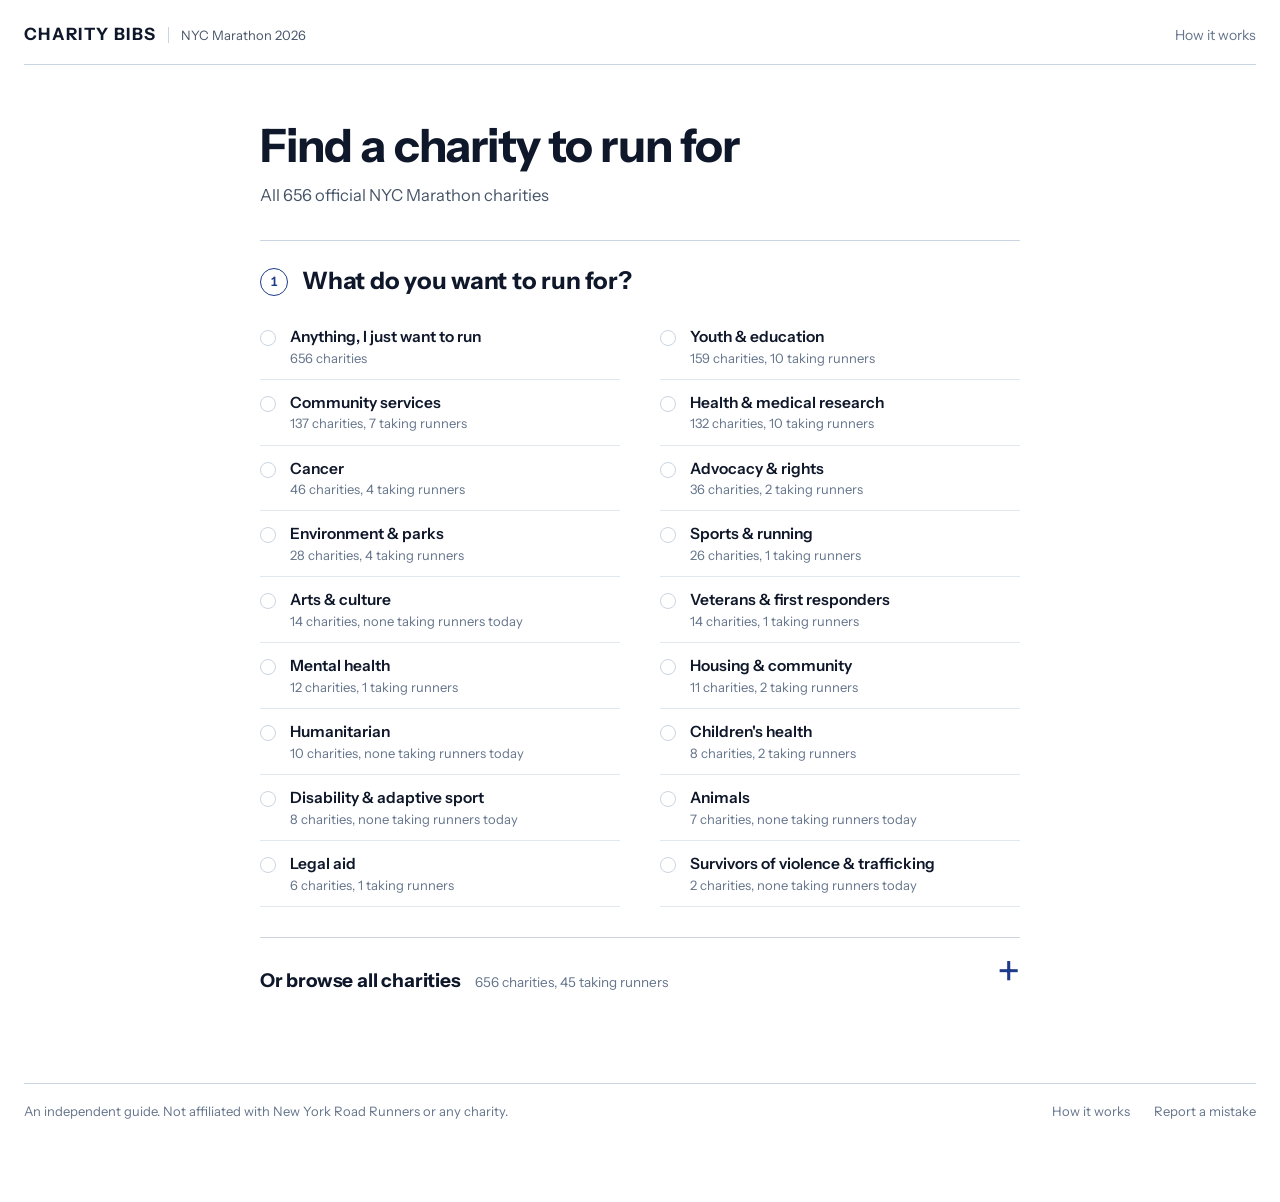
==== commit 55b97cc0: "data: drop 26 duplicate rows created by a double seed build; seed list deduplicated" ====
--- a/site/index.html
+++ b/site/index.html
@@ -282,7 +282,7 @@
 </footer>
 </div>
 
-<script id="data" type="application/json">{"refreshed":"2026-09-30","charities":[{"id":"tfk","name":"NYRR Team for Kids","cause":"Youth & education","focus":"NYRR's youth running programs in NYC schools","level":"Bronze","platform":null,"status":"closed","spots":null,"min":3000,"minNote":"This is the entry-level minimum for TFK General Entry (guaranteed charity bib). Other tiers: TFK Premium Experience $4,000; TFK Premium Experience Plus $5,000; TFK Community Champion $10,000; TFK Training Altruist (for runners with their own entry, no charity bib) $1,500. NYRR race registration fee separately: Members $255 | Non-Members $315.","minSource":"https://organizations.nyrr.org/sites/organization_sites/07a100ee6605183fc2df/pages/2026_tcs_new_york_city_marathon","minQuote":"Fundraising commitment: $3,000 (due in full by Wednesday, October 7, 2026)","fee":107,"feeLabel":"TFK sign-up fee","feeCreditable":null,"regSeparate":true,"deadline":"2026-10-07","support":{"coaching":true,"group_runs":true,"training_plan":true,"fundraising_coaching":null,"team_events":true,"gear":true,"fundraising_page":null,"bus_to_start":true,"charity_village":null,"hotel_or_travel":true},"supportScore":7,"supportNotes":"Support varies by tier. General Entry includes: virtual training plan via NYRR x Runna (starting mid-June 2026), in-person training in NYC (starting late June 2026), Light Up the Night last practice invite, signature TFK racing singlet. Premium Experience adds: private transportation to start, heated start tent, coaching support along course, early finish exit, TFK finish tent, TFK Breakfast invite. Premium Experience Plus adds: Night of Champions gala ticket, grandstand finish line seating tickets, course strategy session with Meb Keflezighi, Fast Pass for medal engraving, limited-edition TFK hoodie. Community Champion adds: New Balance jacket, Wave 1 start, bib name printing, 2 gala tickets, MarathonFoto image package. Gear/jacket/hoodie apply to higher tiers only.","supportQuote":"Private transportation to the start and access to a heated start tent","supportSource":"https://organizations.nyrr.org/sites/organization_sites/07a100ee6605183fc2df/pages/2026_tcs_new_york_city_marathon","shortfall":{"pub":false,"text":"Not published","quote":null,"source":null,"method":null},"chargeSchedule":null,"freeExit":null,"freeExitQuote":null,"injury":{"pub":false,"text":"Not published","quote":null,"source":null,"method":null},"deferral":{"pub":false,"text":"Not published","quote":null,"source":null,"method":null},"termsScore":0,"url":"https://organizations.nyrr.org/sites/organization_sites/07a100ee6605183fc2df/pages/2026_tcs_new_york_city_marathon","verified":"2026-09-30","flags":["All TFK entry tiers (General Entry, Premium Experience, Premium Experience Plus, Community Champion) are marked SOLD OUT on the 2026 program page.","No shortfall policy, injury/medical deferral policy, or general deferral policy is published on the fetched pages.","Fee_counts_toward_minimum not stated on the page."]},{"id":"bird","name":"NYC Bird Alliance","cause":"Environment & parks","focus":"Birds and habitat in New York City","level":"Bronze","platform":null,"status":"open","spots":"Three runners will be chosen to run for NYC Bird Alliance's Team Greater Yellowlegs.","min":3000,"minNote":"Runners are asked to commit to fundraising $5,000, but only $3,000 is the required minimum for guaranteed entry; registration fee is separate and paid by runner ($255 NYRR members / $315 non-members).","minSource":"https://nycbirdalliance.org/run","minQuote":"Each runner must commit to fundraising $5,000 to support NYC Bird Alliance's mission of protecting NYC birds and habitat. A minimum of $3,000 is required for entry to the marathon, no exceptions.","fee":null,"feeLabel":"Race registration fee","feeCreditable":null,"regSeparate":true,"deadline":null,"support":{"coaching":null,"group_runs":null,"training_plan":null,"fundraising_coaching":null,"team_events":null,"gear":null,"fundraising_page":true,"bus_to_start":null,"charity_village":null,"hotel_or_travel":null},"supportScore":1,"supportNotes":"Only fundraising page support is explicitly mentioned; no other runner support (training, gear, travel, coaching) is described on the fetched pages.","supportQuote":"Once selected, each runner will be provided with a personalized fundraising page to share with their community.","supportSource":"https://nycbirdalliance.org/run","shortfall":{"pub":true,"text":"If a runner does not meet their $3,000 minimum, they will be charged the remaining amount.","quote":"If a runner does not meet their $3,000 minimum, they will be charged the remaining amount.","source":"https://nycbirdalliance.org/run","method":"page"},"chargeSchedule":null,"freeExit":null,"freeExitQuote":null,"injury":{"pub":false,"text":"Not published","quote":null,"source":null,"method":null},"deferral":{"pub":false,"text":"Not published","quote":null,"source":null,"method":null},"termsScore":1,"url":"https://nycbirdalliance.org/run","verified":"2026-09-30","flags":[]},{"id":"hope","name":"Hope Community Inc","cause":"Housing & community","focus":"Affordable housing in East Harlem","level":"Bronze","platform":null,"status":"unknown","spots":null,"min":3000,"minNote":"Page also lists Hope sign up fee of $125 and NYRR race registration fee (Members: $255 | Non-Members: $315), which appear to be separate from the fundraising minimum.","minSource":"https://hopeci.org/2026-tcs-new-york-city-marathon/","minQuote":"Fundraising Minimum: $3,000 (Due in full by September 1, 2026)","fee":125,"feeLabel":"Hope sign up fee","feeCreditable":null,"regSeparate":true,"deadline":"2026-09-01","support":{"coaching":null,"group_runs":true,"training_plan":true,"fundraising_coaching":true,"team_events":null,"gear":null,"fundraising_page":null,"bus_to_start":null,"charity_village":null,"hotel_or_travel":null},"supportScore":3,"supportNotes":"Page also lists \"In-person training partnerships with local run clubs\" and \"Personalized fundraising support\" as benefits, along with 1 Hope Awards Gala ticket.","supportQuote":"Complimentary TCS New York City Marathon virtual training plan via the NYRR x Runna program","supportSource":"https://hopeci.org/2026-tcs-new-york-city-marathon/","shortfall":{"pub":false,"text":"Not published","quote":null,"source":null,"method":null},"chargeSchedule":null,"freeExit":null,"freeExitQuote":null,"injury":{"pub":false,"text":"Not published","quote":null,"source":null,"method":null},"deferral":{"pub":false,"text":"Not published","quote":null,"source":null,"method":null},"termsScore":0,"url":"https://hopeci.org/2026-tcs-new-york-city-marathon/","verified":"2026-09-30","flags":["No explicit status (open/waitlist/closed) stated for the 2026 program on the page.","No information published about shortfall consequences, injury/deferral policy, charge schedule, or free exit date."]},{"id":"cri","name":"Cancer Research Institute","cause":"Cancer","focus":"Cancer immunotherapy research","level":"Bronze","platform":"New York Road Runners","status":"closed","spots":"All spots are currently full. Please email TeamCRI@cancerresearch.com to be added to our waitlist.","min":3500,"minNote":"No other tiers or own-bib pricing stated on the page.","minSource":"https://www.cancerresearch.org/events/2026-tcs-new-york-city-marathon","minQuote":"Fundraising minimum: $3,500","fee":null,"feeLabel":null,"feeCreditable":null,"regSeparate":true,"deadline":"2026-10-25","support":{"coaching":null,"group_runs":null,"training_plan":null,"fundraising_coaching":true,"team_events":null,"gear":true,"fundraising_page":true,"bus_to_start":null,"charity_village":null,"hotel_or_travel":null},"supportScore":3,"supportNotes":"Listed benefits: guaranteed race entry, personal online fundraising page, fundraising tips/support, CRI-branded team gear. No mention of training plans, group runs, travel/hotel, or charity village.","supportQuote":"Guaranteed race entry Personal online fundraising page Access to fundraising tips and support CRI-branded team gear","supportSource":"https://www.cancerresearch.org/events/2026-tcs-new-york-city-marathon","shortfall":{"pub":true,"text":"If you do not reach your fundraising minimum by the deadline, CRI will charge the balance to the credit card indicated on your registration form.","quote":"If you do not reach your fundraising minimum by the deadline, CRI will charge the balance to the credit card indicated on your registration form.","source":"https://www.cancerresearch.org/events/2026-tcs-new-york-city-marathon","method":"page"},"chargeSchedule":"If you do not reach your fundraising minimum by the deadline, CRI will charge the balance to the credit card indicated on your registration form.","freeExit":null,"freeExitQuote":null,"injury":{"pub":true,"text":"Every team member who officially registers and obtains an entry through Team CRI is committed to reaching their fundraising minimum by the deadline regardless of any situations that may arise.","quote":"Every team member who officially registers and obtains an entry through Team CRI is committed to reaching their fundraising minimum by the deadline regardless of any situations that may arise.","source":"https://www.cancerresearch.org/events/2026-tcs-new-york-city-marathon","method":"page"},"deferral":{"pub":false,"text":"Not published","quote":null,"source":null,"method":null},"termsScore":3,"url":"https://www.cancerresearch.org/events/2026-tcs-new-york-city-marathon","verified":"2026-09-30","flags":["Page states spots are currently full/waitlist only, contradicting the 'Request an Entry' call-to-action which implies open registration.","Email address for waitlist (TeamCRI@cancerresearch.com) differs from contact email elsewhere on the page (TeamCRI@cancerresearch.org) - possible typo/inconsistency."]},{"id":"nami","name":"NAMI-NYC","cause":"Mental health","focus":"Mental health support and advocacy in NYC","level":"Bronze","platform":null,"status":"closed","spots":"Guaranteed Entry Spots into the 2026 TCS New York City Marathon through NAMI-NYC are limited!","min":3500,"minNote":"Guaranteed Entry minimum is $3,500. Own-entry runners are asked to fundraise $500 with no fundraising commitment held. Initial $100 nonrefundable fundraising gift required upon acceptance counts toward the $3,500 minimum.","minSource":"https://naminycmetro.org/marathon/","minQuote":"A minimum of $3,500 must be raised by Sunday, November 8, 2026.","fee":100,"feeLabel":"Initial fundraising gift","feeCreditable":true,"regSeparate":true,"deadline":"2026-11-08","support":{"coaching":true,"group_runs":true,"training_plan":true,"fundraising_coaching":null,"team_events":true,"gear":true,"fundraising_page":true,"bus_to_start":null,"charity_village":null,"hotel_or_travel":null},"supportScore":6,"supportNotes":"Team benefits include a kick-off event, customized training program and group runs with training partner Enhance Sports, a customized online fundraising page, a team race-day tech shirt and tank, and weekly emails with fundraising ideas.","supportQuote":"Kick-off event to get to know your NAMI-NYC teammates and learn more about the work NAMI-NYC does Customized training program and group runs with our exclusive training partner for the 2026 TCS NYC Marathon, Enhance Sports Customized online fundraising page NAMI-NYC team race-day tech shirt and tank Weekly emails from NAMI-NYC, including program information and fundraising ideas","supportSource":"https://naminycmetro.org/marathon/","shortfall":{"pub":true,"text":"If the fundraising minimum is not raised by the associated deadline, NAMI-NYC is authorized to charge the runner's credit card for the remaining balance.","quote":"If you do not reach the deadlines, NAMI-NYC is authorized to charge your credit card based on the following:","source":"https://naminycmetro.org/marathon/","method":"page"},"chargeSchedule":"If a minimum of $1,750 is not raised by Sunday, June 21, 2026, NAMI-NYC is authorized to charge your credit card for the remaining balance. If a minimum of $3,000 is not raised by Sunday, October 4, 2026, NAMI-NYC is authorized to charge your credit card for the remaining balance. If a minimum of $3,500 is not raised by Sunday, November 8, 2026, NAMI-NYC is authorized to charge your credit card for the remaining balance.","freeExit":null,"freeExitQuote":null,"injury":{"pub":false,"text":"Not published","quote":null,"source":null,"method":null},"deferral":{"pub":false,"text":"Not published","quote":null,"source":null,"method":null},"termsScore":2,"url":"https://naminycmetro.org/marathon/","verified":"2026-09-30","flags":["The marathon page states registration for 2026 is closed ('All spots ... are filled'), yet it still lists full fundraising terms and deadlines for 2026, and the site's navigation/interest-list page already promotes the 2027 TCS New York City Marathon, creating some inconsistency in what year is currently active.","Cancellation policy mentions a $75 replacement fee for cancelling after registering, which is separate from the $100 initial gift and $3,500 minimum, but no explicit free withdrawal date or deadline before which a runner can cancel without owing money is published."]},{"id":"bcrf","name":"Breast Cancer Research Foundation","cause":"Cancer","focus":"Breast cancer research","level":"Bronze","platform":null,"status":"waitlist","spots":null,"min":3500,"minNote":"Only one fundraising tier stated; no separate own-bib price or other tiers mentioned.","minSource":"https://www.bcrf.org/blog/bcrf-2026-tcs-nyc-marathon-application/","minQuote":"Each participant is required to raise a minimum of $3,500 for BCRF and pay their race entry fee.","fee":null,"feeLabel":null,"feeCreditable":null,"regSeparate":true,"deadline":null,"support":{"coaching":null,"group_runs":null,"training_plan":null,"fundraising_coaching":true,"team_events":null,"gear":true,"fundraising_page":null,"bus_to_start":null,"charity_village":null,"hotel_or_travel":null},"supportScore":2,"supportNotes":"BCRF states it provides a team shirt, additional swag, and one-on-one fundraising support; no mention of training plans, coaching, group runs, travel, or charity village.","supportQuote":"We will provide each runner with a Team BCRF shirt, additional swag, and one-on-one support to help with their fundraising leading up to the race.","supportSource":"https://www.bcrf.org/blog/bcrf-2026-tcs-nyc-marathon-application/","shortfall":{"pub":false,"text":"Not published","quote":null,"source":null,"method":null},"chargeSchedule":null,"freeExit":null,"freeExitQuote":null,"injury":{"pub":false,"text":"Not published","quote":null,"source":null,"method":null},"deferral":{"pub":false,"text":"Not published","quote":null,"source":null,"method":null},"termsScore":0,"url":"https://www.bcrf.org/blog/bcrf-2026-tcs-nyc-marathon-application/","verified":"2026-09-30","flags":["Page states applications are reviewed on a rolling basis, but a later notice (dated 3/17/26) says the team is already full and applicants are directed to a waitlist instead — these two statements on the same page are in tension.","No deadline, free exit date, charge schedule, shortfall policy, injury policy, or deferral policy is published on any of the fetched pages."]},{"id":"msahc","name":"Mount Sinai Adolescent Health Center","cause":"Children's health","focus":"Free health care for NYC teens","level":"Bronze","platform":"haku","status":"open","spots":null,"min":3500,"minNote":"Single guaranteed-entry minimum of $3,500 stated; no other tiers or own-bib prices mentioned on the pages.","minSource":"https://www.mountsinai.org/files/MSHealth/Assets/HS/Patient-Care/Service-Areas/Adolescent-Health-Center/HS-MSAHC-TCS-NYC-Marathon-Runner-Agreement.pdf","minQuote":"**All participants must raise a minimum of $3,500 to support MSAHC**","fee":75,"feeLabel":"Withdrawal/replacement fee","feeCreditable":null,"regSeparate":true,"deadline":"2026-10-20","support":{"coaching":null,"group_runs":null,"training_plan":null,"fundraising_coaching":null,"team_events":null,"gear":true,"fundraising_page":true,"bus_to_start":null,"charity_village":null,"hotel_or_travel":null},"supportScore":2,"supportNotes":"Events page lists perks for raising $3,500: guaranteed entry, a personal haku fundraising page, and a team t-shirt.","supportQuote":"In return for raising $3,500 for the Mount Sinai Adolescent Health Center, Run for Teens members receive: A guaranteed entry to the 2026 TCS New York City Marathon on November 1, 2026 A personal haku fundraising page A Run for Teens team t-shirt","supportSource":"https://www.mountsinai.org/locations/adolescent-health-center/events","shortfall":{"pub":true,"text":"Runners who have not met their fundraising minimum (or paid any remaining balance) by Tuesday, October 20, 2026 will be removed from the race and will not be able to check in on November 1, 2026; MSAHC reserves the right to charge the balance owed to the runner's credit card.","quote":"In the event that you do not meet the minimum donation requirement by Tuesday, October 20, 2026 at 5:00 p.m., Mount Sinai Adolescent Health Center reserves the right to charge the balance owed to your credit card.","source":"https://www.mountsinai.org/files/MSHealth/Assets/HS/Patient-Care/Service-Areas/Adolescent-Health-Center/HS-MSAHC-TCS-NYC-Marathon-Runner-Agreement.pdf","method":"page"},"chargeSchedule":"Charged if minimum unmet by deadline or upon withdrawal after free-exit date","freeExit":"2026-07-14","freeExitQuote":"If you withdraw any time on or after Wednesday, July 15, 2026, you are responsible for raising the $3,500 minimum fundraising commitment. No exceptions will be made.","injury":{"pub":true,"text":"If injured and unable to run on November 1 but the fundraising minimum is met by the October 20 deadline, the runner may defer their guaranteed entry until 2027, paying the race registration fee and fundraising minimum for 2027.","quote":"If you are injured and unable to run on November 1, but meet the fundraising minimum by the October 20 deadline, you may defer your guaranteed Marathon entry until 2027. You will be required to pay the race registration fee and fundraising minimum for 2027.","source":"https://www.mountsinai.org/files/MSHealth/Assets/HS/Patient-Care/Service-Areas/Adolescent-Health-Center/HS-MSAHC-TCS-NYC-Marathon-Runner-Agreement.pdf","method":"page"},"deferral":{"pub":true,"text":"A runner unable to participate may cancel their entry and receive guaranteed entry for 2027 as long as they complete the minimum fundraising requirement by the October 20, 2026 deadline; they must register during general entry registration and pay the race registration fee for 2027.","quote":"A runner who is unable to participate in the 2026 TCS New York City Marathon may cancel their entry and receive guaranteed entry to 2026 as long as they complete the minimum fundraising requirement by the October 20, 2026 deadline. The runner will have guaranteed entry for the 2027 TCS New York City Marathon and it will be their responsibility to register during the general entry registration period and pay the race registration fee in 2027.","source":"https://www.mountsinai.org/files/MSHealth/Assets/HS/Patient-Care/Service-Areas/Adolescent-Health-Center/HS-MSAHC-TCS-NYC-Marathon-Runner-Agreement.pdf","method":"page"},"termsScore":4,"url":"https://www.mountsinai.org/locations/adolescent-health-center/events","verified":"2026-09-30","flags":[]},{"id":"caf","name":"Challenged Athletes Foundation","cause":"Disability & adaptive sport","focus":"Athletes with physical disabilities","level":"Bronze","platform":"NYRR (registration link emailed by CAF upon reaching fundraising minimum)","status":"closed","spots":null,"min":3500,"minNote":"Interim minimum retention threshold of $2,000 by July 1, 2026 required to retain entry toward the $3,500 total.","minSource":"https://give.challengedathletes.org/nycmarathon","minQuote":"Registrants agree to raise or contribute a total of $3,500 by September 1, 2026 to participate as a charity runner with Team CAF at the 2026 TCS NYC Marathon.","fee":null,"feeLabel":null,"feeCreditable":null,"regSeparate":true,"deadline":"2026-09-01","support":{"coaching":null,"group_runs":null,"training_plan":null,"fundraising_coaching":null,"team_events":null,"gear":null,"fundraising_page":null,"bus_to_start":null,"charity_village":null,"hotel_or_travel":null},"supportScore":0,"supportNotes":"Benefits listed: CAF Run Gear, VIP Pre-Race Brunch/Lunch, VIP Escort to Race Start with FDNY, Post-Race Celebration with FDNY.","supportQuote":null,"supportSource":"https://give.challengedathletes.org/nycmarathon","shortfall":{"pub":true,"text":"All money raised up to the withdrawal point is non-refundable; if not withdrawn by July 1, the athlete remains responsible for the full $3,500 minimum regardless of participation.","quote":"All money raised up to that point is non-refundable. Transfers or deferments of entry are NOT permitted.","source":"https://give.challengedathletes.org/nycmarathon","method":"page"},"chargeSchedule":null,"freeExit":"2026-07-01","freeExitQuote":"Without exception, all requests must be received on or before July 1, 2026 to be released out of $3,500 fundraising commitment.","injury":{"pub":true,"text":"If injured after the free-exit deadline, the athlete is still responsible for the full $3,500 minimum even if unable to compete.","quote":"If an athlete is injured during training after July 1, 2026, he or she is still responsible for raising or providing the $3,500 minimum, regardless if able to compete.","source":"https://give.challengedathletes.org/nycmarathon","method":"page"},"deferral":{"pub":true,"text":"Transfers or deferments of entry are explicitly not permitted.","quote":"Transfers or deferments of entry are NOT permitted.","source":"https://give.challengedathletes.org/nycmarathon","method":"page"},"termsScore":4,"url":"https://give.challengedathletes.org/nycmarathon","verified":"2026-09-30","flags":["Page states registration is currently closed despite showing a 'REGISTER' button; status may be stale or contradictory.","Registration deadline in benefits section says 'Deadline is Sept 15' for registering via NYRR link, which differs from the Sept 1 fundraising deadline and July 1 minimum-retention deadline stated in the Fundraising Rules section.","unverified: support quote not found — support fields cleared"]},{"id":"vfound","name":"V Foundation for Cancer Research","cause":"Cancer","focus":"Cancer research grants","level":"Bronze","platform":"DonorDrive","status":"open","spots":null,"min":2000,"minNote":"Four registration tiers stated: Runner (charity provides race entry) with 2-night hotel stay - $4,750; Runner (charity provides race entry) without hotel stay - $3,750; Fundraiser only (own race entry) with 2-night hotel stay - $3,000; Fundraiser only (own race entry) without hotel stay - $2,000. The entry-level minimum for a guaranteed charity bib (Runner without hotel stay) is $3,750; the $2,000 tier is for runners who already have their own race entry (not a guaranteed charity bib).","minSource":"https://vfoundation.donordrive.com/pages/1035?eventID=724","minQuote":"Runner (we provide the race entry) with a 2-night hotel stay - $4,750.\nRunner (we provide the race entry) without a hotel stay - $3,750.\nFundraiser only (you have your own race entry) with a 2-night hotel stay - $3,000.\nFundraiser only (you have your own race entry) without a hotel stay - $2,000.","fee":null,"feeLabel":null,"feeCreditable":null,"regSeparate":true,"deadline":null,"support":{"coaching":true,"group_runs":null,"training_plan":null,"fundraising_coaching":true,"team_events":null,"gear":null,"fundraising_page":true,"bus_to_start":null,"charity_village":null,"hotel_or_travel":true},"supportScore":4,"supportNotes":"Team V described as endurance training program providing \"expert fundraising and training coaches.\" Hotel stay is offered as part of certain registration tiers (2-night hotel stay options), indicating some travel/lodging support is bundled into fundraising minimum tiers, not necessarily described as a separate support service.","supportQuote":"Team V is the V Foundation’s official endurance training program. When you participate in a marathon or other endurance event to raise money for the V Foundation, you receive support from expert fundraising and training coaches. From the couch to the finish line, we’ve got your back!","supportSource":"https://vfoundation.donordrive.com/pages/1035?eventID=724","shortfall":{"pub":false,"text":"Not published","quote":null,"source":null,"method":null},"chargeSchedule":null,"freeExit":null,"freeExitQuote":null,"injury":{"pub":false,"text":"Not published","quote":null,"source":null,"method":null},"deferral":{"pub":false,"text":"Not published","quote":null,"source":null,"method":null},"termsScore":0,"url":"https://vfoundation.donordrive.com/pages/1035?eventID=724","verified":"2026-09-30","flags":["No deadline, charge schedule, free exit date, shortfall policy, injury policy, or deferral policy published on the fetched pages.","Page copyright date shows 2026 but content may reflect general/recurring program terms rather than a page specifically updated for the 2026 NYC Marathon; no explicit year-specific confirmation found in text.","Minimum amount used ($2,000) reflects the lowest tier listed (Fundraiser only, own entry, no hotel); the tier for a charity-guaranteed bib without hotel is $3,750 as noted in minimum_note."]},{"id":"bcu","name":"Blood Cancer United (Team In Training)","cause":"Cancer","focus":"Blood cancer research and patient support","level":"Bronze","platform":null,"status":"unknown","spots":null,"min":4000,"minNote":"$3,500 if registered by March 3, 2026 (shown struck through); $4,000 if registered after March 3; $1,000 with your own NYRR bib.","minSource":"https://www.teamintraining.org/events/tcs-new-york-city-marathon","minQuote":null,"fee":null,"feeLabel":null,"feeCreditable":null,"regSeparate":null,"deadline":null,"support":{"coaching":null,"group_runs":null,"training_plan":null,"fundraising_coaching":null,"team_events":null,"gear":null,"fundraising_page":null,"bus_to_start":null,"charity_village":null,"hotel_or_travel":null},"supportScore":0,"supportNotes":"No content was retrievable from the fetched page (Cloudflare bot-check page only), so no support offerings could be confirmed.","supportQuote":null,"supportSource":"https://www.teamintraining.org/events/tcs-new-york-city-marathon","shortfall":{"pub":false,"text":"Not published","quote":null,"source":null,"method":null},"chargeSchedule":null,"freeExit":null,"freeExitQuote":null,"injury":{"pub":false,"text":"Not published","quote":null,"source":null,"method":null},"deferral":{"pub":false,"text":"Not published","quote":null,"source":null,"method":null},"termsScore":0,"url":"https://www.teamintraining.org/events/tcs-new-york-city-marathon","verified":"2026-09-30","flags":["Fetched page returned only a Cloudflare security verification screen, not the actual charity program content; no factual fields could be extracted or verified.","minimum carried over from 2026-09-14; not re-verified this run"]},{"id":"cpc","name":"Central Park Conservancy","cause":"Environment & parks","focus":"Central Park","level":"Bronze","platform":null,"status":"open","spots":null,"min":4000,"minNote":"The $4,000 tier is the entry-level minimum for a GUARANTEED charity bib as a Charity Runner. A higher $5,000 tier offers the same guaranteed entry plus an additional Bethesda Angel membership benefit. Separately, a $500 minimum applies to \"Fundraising Ambassadors,\" who are non-charity runners already registered for the marathon on their own and do not receive guaranteed entry.","minSource":"https://www.centralparknyc.org/giving/marathon","minQuote":"$4,000 - minimum goal to raise","fee":null,"feeLabel":null,"feeCreditable":null,"regSeparate":null,"deadline":null,"support":{"coaching":null,"group_runs":null,"training_plan":null,"fundraising_coaching":null,"team_events":null,"gear":null,"fundraising_page":null,"bus_to_start":null,"charity_village":null,"hotel_or_travel":null},"supportScore":0,"supportNotes":"Charity Runners ($4,000+) receive a performance T-shirt, personalized fundraising webpage/guide, plus membership perks (Belvedere Knight membership, VIP film festival seating, 4 tickets to marathon breakfast/concert/viewing party in Central Park). Fundraising Ambassadors ($500 min, non-charity runners already registered) receive the T-shirt and fundraising webpage/guide only. No mention of training plans, coaching, group runs, charity village, bus to start, or hotel/travel support.","supportQuote":null,"supportSource":"https://www.centralparknyc.org/giving/marathon","shortfall":{"pub":false,"text":"Not published","quote":null,"source":null,"method":null},"chargeSchedule":null,"freeExit":null,"freeExitQuote":null,"injury":{"pub":false,"text":"Not published","quote":null,"source":null,"method":null},"deferral":{"pub":false,"text":"Not published","quote":null,"source":null,"method":null},"termsScore":0,"url":"https://www.centralparknyc.org/giving/marathon","verified":"2026-09-30","flags":["unverified: support quote not found — support fields cleared"]},{"id":"sff","name":"Sanctuary for Families","cause":"Survivors of violence & trafficking","focus":"Survivors of domestic violence and trafficking","level":"Bronze","platform":null,"status":"closed","spots":"15","min":4000,"minNote":"Entry-level guaranteed charity bib minimum is $4,000; no other tiers or own-bib prices mentioned.","minSource":"https://sanctuaryforfamilies.org/event/tcs-nyc-marathon/","minQuote":"you’ll receive guaranteed entry into the race in exchange for raising a minimum of $4,000","fee":null,"feeLabel":null,"feeCreditable":null,"regSeparate":null,"deadline":null,"support":{"coaching":null,"group_runs":null,"training_plan":null,"fundraising_coaching":true,"team_events":null,"gear":true,"fundraising_page":true,"bus_to_start":null,"charity_village":null,"hotel_or_travel":null},"supportScore":3,"supportNotes":"Page lists personal fundraising page, fundraising support from Development staff, and team t-shirt/gear as benefits. No mention of training plan, coaching, group runs, charity village, bus to start, hotel/travel, or team events.","supportQuote":"A personal fundraising page to make your supporter outreach simple – Fundraising support from Sanctuary Development staff (we’re seasoned fundraisers — and we’re here to help!) – A team t-shirt and gear to show your Sanctuary spirit","supportSource":"https://sanctuaryforfamilies.org/event/tcs-nyc-marathon/","shortfall":{"pub":false,"text":"Not published","quote":null,"source":null,"method":null},"chargeSchedule":null,"freeExit":null,"freeExitQuote":null,"injury":{"pub":false,"text":"Not published","quote":null,"source":null,"method":null},"deferral":{"pub":false,"text":"Not published","quote":null,"source":null,"method":null},"termsScore":0,"url":"https://sanctuaryforfamilies.org/event/tcs-nyc-marathon/","verified":"2026-09-30","flags":["Team is marked full/closed for 2026 despite page inviting new sign-ups elsewhere on the same page ('We’re inviting you to be a part of Sanctuary for Families team!'), indicating possibly stale or contradictory content.","No deadline, fee, charge schedule, shortfall, injury, or deferral policy published on the available pages."]},{"id":"maw","name":"Make-A-Wish Metro New York","cause":"Children's health","focus":"Wishes for children with critical illnesses","level":"Bronze","platform":null,"status":"waitlist","spots":null,"min":4500,"minNote":"Entry-level minimum for guaranteed charity bib on Team Make-A-Wish for 2026 TCS NYC Marathon. No other tiers or own-bib prices were stated on the page.","minSource":"https://wish.org/newyork/2026-tcs-new-york-city-marathon","minQuote":"Please note there is a $4,500 minimum fundraising requirement to be a part of Team Make-A-Wish.","fee":null,"feeLabel":null,"feeCreditable":null,"regSeparate":null,"deadline":null,"support":{"coaching":true,"group_runs":true,"training_plan":true,"fundraising_coaching":true,"team_events":true,"gear":true,"fundraising_page":true,"bus_to_start":null,"charity_village":null,"hotel_or_travel":null},"supportScore":7,"supportNotes":"Page lists benefits: customized training program, branded jersey, personalized fundraising page with tips/resources/one-on-one support, training support including expert tips and group runs, dedicated staff member for fundraising, opportunities to earn exclusive gear, and race weekend team meet-up/celebration.","supportQuote":"Access to a customized training program tailored to your running goals; A branded Team Make-A-Wish jersey to proudly wear on race day; A personalized fundraising page with tips, resources, and one-on-one support throughout your journey; Training support, including expert tips, group runs, and encouragement along the way; A dedicated staff member to help you reach your fundraising goals; Opportunities to earn exclusive Team Make-A-Wish gear; Race weekend perks, including a team meet-up and celebration","supportSource":"https://wish.org/newyork/2026-tcs-new-york-city-marathon","shortfall":{"pub":false,"text":"Not published","quote":null,"source":null,"method":null},"chargeSchedule":null,"freeExit":null,"freeExitQuote":null,"injury":{"pub":false,"text":"Not published","quote":null,"source":null,"method":null},"deferral":{"pub":false,"text":"Not published","quote":null,"source":null,"method":null},"termsScore":0,"url":"https://wish.org/newyork/2026-tcs-new-york-city-marathon","verified":"2026-09-30","flags":["Page does not state a fundraising deadline, fee amount, charge schedule, shortfall policy, injury/deferral policy, or free exit date - these fields left null as not published.","Team is currently at capacity/waitlist status as of fetch date, not confirmed open enrollment."]},{"id":"nbts","name":"National Brain Tumor Society","cause":"Cancer","focus":"Brain tumor research and advocacy","level":"Bronze","platform":null,"status":"open","spots":null,"min":4500,"minNote":"The $4,500 fundraising commitment applies to runners obtaining a bib through NBTS. The application also accepts runners with their own bibs (via deferral, NYRR drawing, 9+1, or qualifying) but does not state a separate fundraising minimum for them.","minSource":"https://braintumor.org/events/gray-nation-endurance/tcs-nyc-marathon-charity-runner-application/","minQuote":"NBTS is evaluating applications based on applicants who have a connection and/or passion to further the NBTS mission, the ability to meet and exceed the $4,500 fundraising commitment for runners obtaining a bib through NBTS, and the ability to safely train for the 26.2-mile race.","fee":null,"feeLabel":null,"feeCreditable":null,"regSeparate":true,"deadline":null,"support":{"coaching":null,"group_runs":null,"training_plan":null,"fundraising_coaching":null,"team_events":null,"gear":true,"fundraising_page":true,"bus_to_start":null,"charity_village":null,"hotel_or_travel":null},"supportScore":2,"supportNotes":"Page states runners receive: official race entry (for NBTS-bib runners), a personal fundraising page and fundraising tools, communication from NBTS staff throughout the race experience, and Gray Nation Endurance team swag. No mention of training plans, coaching, group runs, travel/hotel, or a charity village.","supportQuote":"As a runner, you will receive: Official race entry to the 2026 TCS New York City Marathon as part of the National Brain Tumor Society’s Gray Nation Endurance Team (for runners obtaining a bib through NBTS) A personal fundraising page and fundraising tools Communication from NBTS staff throughout your race experience Gray Nation Endurance team swag","supportSource":"https://braintumor.org/events/gray-nation-endurance/tcs-nyc-marathon-charity-runner-application/","shortfall":{"pub":false,"text":"Not published","quote":null,"source":null,"method":null},"chargeSchedule":null,"freeExit":null,"freeExitQuote":null,"injury":{"pub":false,"text":"Not published","quote":null,"source":null,"method":null},"deferral":{"pub":false,"text":"Not published","quote":null,"source":null,"method":null},"termsScore":0,"url":"https://braintumor.org/events/gray-nation-endurance/tcs-nyc-marathon-charity-runner-application/","verified":"2026-09-30","flags":["No deadline for application submission is published on the page.","No fee/deposit amount, charge schedule, shortfall policy, injury policy, or deferral policy is published for this program.","Fundraising minimum applies only to runners obtaining a bib through NBTS; no separate minimum stated for runners with own bibs (deferral, NYRR drawing, 9+1, qualifiers)."]},{"id":"lung","name":"LUNGevity","cause":"Cancer","focus":"Lung cancer research","level":"Bronze","platform":"DonorDrive","status":"closed","spots":null,"min":6000,"minNote":"Guaranteed charity entry (Race Entry with Fundraising, invitation only) requires a $6,000 fundraising minimum for 2026. A separate 'Fundraising Only' option (for runners with their own entry via drawing, time qualifier, streaker status, NYRR philanthropic membership, or 9+1 completion) has a $1,000 fundraising minimum. A 2023-dated page (different year) lists a $3,500 guaranteed-entry minimum and $250 fundraising-only minimum, which appears outdated and inconsistent with the 2026 page.","minSource":"https://fundraise.lungevity.org/nycmarathon26","minQuote":"Required Fundraising Minimum: $6,000","fee":null,"feeLabel":null,"feeCreditable":null,"regSeparate":true,"deadline":"2026-10-31","support":{"coaching":null,"group_runs":null,"training_plan":true,"fundraising_coaching":true,"team_events":true,"gear":true,"fundraising_page":true,"bus_to_start":null,"charity_village":null,"hotel_or_travel":null},"supportScore":5,"supportNotes":"Team Benefits listed: guaranteed race entry, FREE marathon training through NYRR x Runna, Team LUNGevity race shirt and t-shirt, finisher medal or Repeaters Club rewards, race weekend team lunch, community connection opportunities, personal fundraising website, fundraising support and resources.","supportQuote":"Guaranteed race entry FREE marathon training through NYRR x Runna Team LUNGevity race shirt and t-shirt Team LUNGevity finisher medal or Repeaters Club rewards Race weekend team lunch Opportunities to connect with a passionate, supportive community Personal fundraising website Fundraising support and resources","supportSource":"https://fundraise.lungevity.org/nycmarathon26","shortfall":{"pub":true,"text":"Participants must raise $1,000 by August 1, 2023, to remain on the team. If the $1,000 minimum is not met by August 1, the participant will be removed from the 2023 TCS New York City Marathon and will not be allowed to participate in the race. You are responsible for raising your fundraising minimum on or before November 30, 2023. If you have not met the requirement, we will contact you before charging the difference between your fundraising total and the fundraising minimum to your credit card. No charges will be made at the time of registration.","quote":"If you have not met the requirement, we will contact you before charging the difference between your fundraising total and the fundraising minimum to your credit card. No charges will be made at the time of registration.","source":"https://fundraise.lungevity.org/pages/2056?eventID=1115","method":"page"},"chargeSchedule":null,"freeExit":null,"freeExitQuote":null,"injury":{"pub":false,"text":"Not published","quote":null,"source":null,"method":null},"deferral":{"pub":true,"text":"If you are using a guaranteed race entry, you may cancel your registration and receive guaranteed entry to the 2024 TCS New York City Marathon if you have met the $3,500 fundraising minimum at the time of cancellation. The deadline to cancel is November 4, 2023. It is the runner's responsibility to register for the 2024 race during the application period and pay the 2024 registration fee.","quote":"If you are using a guaranteed race entry, you may cancel your registration and receive guaranteed entry to the 2024 TCS New York City Marathon if you have met the $3,500 fundraising minimum at the time of cancellation.","source":"https://fundraise.lungevity.org/pages/2056?eventID=1115","method":"page"},"termsScore":2,"url":"https://fundraise.lungevity.org/nycmarathon26","verified":"2026-09-30","flags":["The shortfall and deferral policy details (fees, deadlines, cancellation terms) are only documented on a page still showing 2023 event-year language (e.g., '2023 TCS New York City Marathon', 'November 30, 2023', '$3,500 Fundraising Minimum') even though it was fetched in 2026; these figures conflict with the 2026 page's stated $6,000 guaranteed-entry minimum and $1,000 fundraising-only minimum, so the shortfall/deferral specifics may be outdated and not reflective of 2026 terms.","No 2026-specific page publishes shortfall consequences, charge schedule, free-exit date, or deferral terms; these were only found on the outdated 2023 page."]},{"id":"freds","name":"Fred's Team (Memorial Sloan Kettering)","cause":"Cancer","focus":"Cancer research at Memorial Sloan Kettering","level":"Gold","platform":null,"status":"closed","spots":null,"min":4500,"minNote":"Entry-level minimum is $4,500; two higher tiers of $6,500 and $8,500 also available, plus a Leadership Level requiring a $10,000 onetime donation per the fundraising agreement page.","minSource":"https://www.fredsteam.org/events/tcs-new-york-city-marathon","minQuote":"If you require a Fred’s Team race entry, you will also be responsible for raising or paying your selected fundraising requirement of $4,500, $6,500, or $8,500.","fee":125,"feeLabel":"Fred's Team kickoff fee","feeCreditable":true,"regSeparate":true,"deadline":"2026-11-16","support":{"coaching":true,"group_runs":null,"training_plan":true,"fundraising_coaching":null,"team_events":null,"gear":null,"fundraising_page":true,"bus_to_start":null,"charity_village":null,"hotel_or_travel":null},"supportScore":3,"supportNotes":"Page states training program includes coaching staff, training resources, and exclusive events; also mentions personalized online fundraising page. Specifics of \"exclusive events\" (e.g., group runs, charity village, travel/hotel) not detailed, so left null.","supportQuote":"The Fred’s Team training program includes access to our expert coaching staff, training resources, exclusive events, and more.","supportSource":"https://www.fredsteam.org/events/tcs-new-york-city-marathon","shortfall":{"pub":true,"text":"If I withdraw after July 15, 2026, my fundraising requirement cannot be waived, and my credit card will be charged the outstanding balance if the requirement is not fulfilled by November 16, 2026.","quote":"If I withdraw after July 15, 2026, I understand that my fundraising requirement cannot be waived, and my credit card will be charged the outstanding balance.","source":"https://www.fredsteam.org/tcs-new-york-city-marathon-fundraising-agreement","method":"page"},"chargeSchedule":"By September 28, 2026, I must fulfill at least half of my $4,500, $6,500, or $8,500 fundraising requirement. By November 16, 2026, I must fulfill my $4,500, $6,500, or $8,500 fundraising requirement and any remaining balance will be charged to my credit card on or after November 16.","freeExit":"2026-07-15","freeExitQuote":"I understand that if I withdraw from the 2026 TCS New York City Marathon, I must notify Fred’s Team before July 15, 2026, to be waived of the $4,500, $6,500, or $8,500 fundraising requirement.","injury":{"pub":false,"text":"Not published","quote":null,"source":null,"method":null},"deferral":{"pub":true,"text":"I understand that if I withdraw from the 2026 TCS New York City Marathon after July 15, 2026, and would like to defer my entry, I am obligated to notify Fred’s Team by October 26, 2026. I acknowledge that I must raise a minimum of $3,000 in order to defer my entry to the 2027 TCS New York City Marathon. If I do not raise $3,000 by November 16, 2026 any remaining balance will be charged to my credit card. Funds raised are only transferrable to the 2027 TCS New York City Marathon.","quote":"I acknowledge that I must raise a minimum of $3,000 in order to defer my entry to the 2027 TCS New York City Marathon.","source":"https://www.fredsteam.org/tcs-new-york-city-marathon-fundraising-agreement","method":"page"},"termsScore":3,"url":"https://www.fredsteam.org/events/tcs-new-york-city-marathon","verified":"2026-09-30","flags":["The fundraising agreement page's November 16, 2026 deadline and charge schedule seem consistent with the main event page, but the main event page states applications are closed and spots filled for 2026, while the agreement page is written in first-person as if for an active registrant; both appear to be current 2026 program terms, not prior-year artifacts.","Leadership Level minimum ($10,000 onetime donation) is mentioned in the fundraising agreement page but not explicitly listed with a dollar figure on the main event page (which only lists 'Leadership Level' without amount)."]},{"id":"bch","name":"Boston Children's Hospital (Miles for Miracles)","cause":"Children's health","focus":"Boston Children's Hospital","level":"Silver","platform":null,"status":"waitlist","spots":null,"min":5000,"minNote":"$5,000 with a Boston Children's bib; own-entry runners have a lower minimum (the FAQ shows both $2,500 and $2,000 in different places). Plus a $200 non-refundable administrative fee that does not count.","minSource":"https://giving.childrenshospital.org/events/run/new-york-marathon/faqs","minQuote":null,"fee":null,"feeLabel":null,"feeCreditable":null,"regSeparate":null,"deadline":null,"support":{"coaching":null,"group_runs":null,"training_plan":null,"fundraising_coaching":null,"team_events":null,"gear":null,"fundraising_page":true,"bus_to_start":null,"charity_village":null,"hotel_or_travel":null},"supportScore":1,"supportNotes":"FAQ page lists question headings referencing coaching ('Does Boston Children's offer any coaching?'), training runs ('Do you organize any training runs?'), hotel blocks ('Do you provide hotel room blocks for Marathon weekend?'), marathon weekend activities, and getting to the starting line, but the corresponding answer text was not present in the fetched content, so these could not be confirmed as true/false with quotes. fundraising_page marked true based on 'Create a Fundraising Page' section on the fundraising page and 'personal fundraising page' reference in FAQ list.","supportQuote":"An online fundraising page makes it easy to manage donations and share information with your friends and family.","supportSource":"https://giving.childrenshospital.org/more-ways-help-kids/fundraise","shortfall":{"pub":false,"text":"Not published","quote":null,"source":null,"method":null},"chargeSchedule":null,"freeExit":null,"freeExitQuote":null,"injury":{"pub":false,"text":"Not published","quote":null,"source":null,"method":null},"deferral":{"pub":false,"text":"Not published","quote":null,"source":null,"method":null},"termsScore":0,"url":"https://giving.childrenshospital.org/events/run/new-york-marathon/faqs","verified":"2026-09-30","flags":["The FAQ page lists questions (e.g., 'How much money do I have to raise?', 'What happens if I don't reach my fundraising commitment?', 'What are the costs associated with running the TCS New York City Marathon?') but the actual answer text was not present in the fetched page content, so minimum, fee, and shortfall details could not be extracted with verbatim quotes.","Main marathon page states the 2026 team is full and only waitlist/own-entry applications are being accepted, indicating status may differ from a standard open team.","minimum carried over from 2026-09-14; not re-verified this run"]},{"id":"cp","name":"Commonpoint","cause":"Housing & community","focus":"Community services in Queens","level":"Bronze","platform":"NYRR portal","status":"open","spots":"six","min":5000,"minNote":"Main entry-level minimum is $5,000 for guaranteed entry. No other tiers mentioned on the page.","minSource":"https://www.commonpoint.org/tcs-new-york-city-marathon","minQuote":"A minimum $5,000 fundraising commitment is required to run with Team Commonpoint and receive guaranteed entry into the 2026 TCS New York City marathon.","fee":null,"feeLabel":"Race registration fee","feeCreditable":null,"regSeparate":true,"deadline":"2026-11-15","support":{"coaching":null,"group_runs":null,"training_plan":null,"fundraising_coaching":true,"team_events":true,"gear":true,"fundraising_page":true,"bus_to_start":null,"charity_village":null,"hotel_or_travel":null},"supportScore":4,"supportNotes":"Runners receive a personalized fundraising page, fundraising assistance from the fundraising team, official team t-shirt/hoodie/runner care package, and an exclusive invitation to Commonpoint's Gala as a guest.","supportQuote":"Guaranteed entry into the 2026 TCS NYC Marathon\nPersonalized fundraising page \nFundraising assistance from our fundraising team\nOfficial Team Commonpoint t-shirt, hoodie, and runner care package\nExclusive invitation to be our guest at Commonpoint’s Gala on October 29, 2025, in NYC\nThe opportunity to support over 100,000 people in New York City!","supportSource":"https://www.commonpoint.org/tcs-new-york-city-marathon","shortfall":{"pub":true,"text":"Failure to meet the $5,000 fundraising requirement by November 15, 2026, at 11:59 pm, will result in the remaning balance being charged to your credit card on November 16.","quote":"Failure to meet the $5,000 fundraising requirement by November 15, 2026, at 11:59 pm, will result in the remaning balance being charged to your credit card on November 16.","source":"https://www.commonpoint.org/tcs-new-york-city-marathon","method":"page"},"chargeSchedule":"$1000 must be met by June 15, 2026; $1500 must be met by August 15, 2026; $2500 must be met by September 30, 2026; $5000 must be met by November 15, 2026. Failure to meet the $5,000 fundraising requirement by November 15, 2026, at 11:59 pm, will result in the remaning balance being charged to your credit card on November 16.","freeExit":null,"freeExitQuote":null,"injury":{"pub":false,"text":"Not published","quote":null,"source":null,"method":null},"deferral":{"pub":false,"text":"Not published","quote":null,"source":null,"method":null},"termsScore":2,"url":"https://www.commonpoint.org/tcs-new-york-city-marathon","verified":"2026-09-30","flags":["Page mentions 'Exclusive invitation to be our guest at Commonpoint's Gala on October 29, 2025' which references a 2025 date despite the program being for the 2026 marathon, an apparent inconsistency/leftover from a prior year.","Page footer copyright reads '2026 Commonpoint Queens' which is inconsistent with the organization name 'Commonpoint' used elsewhere (no 'Queens').","Page also states '2024, and 2025 is looking to be even bigger!' referencing prior year finisher statistics rather than 2026 data."]},{"id":"usat","name":"USA Triathlon Foundation","cause":"Youth & education","focus":"Youth and adaptive triathlon","level":"Bronze","platform":null,"status":"open","spots":null,"min":5000,"minNote":"Only a single fundraising commitment amount is stated ($5,000); no other tiers or own-bib prices are mentioned on this page.","minSource":"https://www.usatriathlon.org/articles/press-releases/new-york-road-runners-names-usa-triathlon-foundation-as-official-charity-partner-of-the-2026-tcs-new-york-city-marathon","minQuote":"Each runner must commit to raising $5,000 by November 1, 2026.","fee":null,"feeLabel":null,"feeCreditable":null,"regSeparate":null,"deadline":"2026-11-01","support":{"coaching":true,"group_runs":null,"training_plan":null,"fundraising_coaching":null,"team_events":true,"gear":true,"fundraising_page":null,"bus_to_start":null,"charity_village":null,"hotel_or_travel":true},"supportScore":4,"supportNotes":"Page mentions \"expert coaching, race-week hospitality, and official team gear\" plus \"exclusive team meetups and community-building activations throughout race weekend.\" Hospitality interpreted as hotel/travel-related support; team meetups/activations interpreted as team_events. No mention of training plans, fundraising coaching/page, charity village, or bus to start.","supportQuote":"In addition to receiving guaranteed entry, expert coaching, race-week hospitality, and official team gear, athletes will have exclusive team meetups and community-building activations throughout race weekend.","supportSource":"https://www.usatriathlon.org/articles/press-releases/new-york-road-runners-names-usa-triathlon-foundation-as-official-charity-partner-of-the-2026-tcs-new-york-city-marathon","shortfall":{"pub":false,"text":"Not published","quote":null,"source":null,"method":null},"chargeSchedule":null,"freeExit":null,"freeExitQuote":null,"injury":{"pub":false,"text":"Not published","quote":null,"source":null,"method":null},"deferral":{"pub":false,"text":"Not published","quote":null,"source":null,"method":null},"termsScore":0,"url":"https://www.usatriathlon.org/articles/press-releases/new-york-road-runners-names-usa-triathlon-foundation-as-official-charity-partner-of-the-2026-tcs-new-york-city-marathon","verified":"2026-09-30","flags":["Only a press release is available; no dedicated marathon program page, FAQ, or runner agreement was found for detailed terms like fee, charge schedule, free_exit_date, shortfall, injury, or deferral policies.","Fetched pages are duplicates of the same press release with different anchor fragments."]},{"id":"restore","name":"Restore NYC","cause":"Survivors of violence & trafficking","focus":"Survivors of sex trafficking","level":"Bronze","platform":null,"status":"unknown","spots":null,"min":5000,"minNote":"Only one fundraising tier is stated: the $5,000 minimum for the guaranteed charity bib as an \"Official Charity Partner\" runner. No other tiers or own-bib prices are mentioned.","minSource":"https://restorenyc.org/get-involved/nyc-marathon/","minQuote":"By running with us as your Official Charity Partner, you are committing to raising a minimum of $5,000.","fee":null,"feeLabel":null,"feeCreditable":null,"regSeparate":null,"deadline":null,"support":{"coaching":null,"group_runs":null,"training_plan":null,"fundraising_coaching":true,"team_events":true,"gear":true,"fundraising_page":true,"bus_to_start":null,"charity_village":null,"hotel_or_travel":null},"supportScore":4,"supportNotes":"Site states runners get a customizable fundraising platform, fundraising support (tips, shareable social graphics, mission info), a Restore running jersey, and an invitation to a team pasta dinner before the race. No mention of training plans, group runs, charity village access, bus to start, or hotel/travel support.","supportQuote":"We will set you up with your own customizable fundraising platform where your donors will be able to donate directly to Restore. Restore supports you throughout the fundraising process with helpful tips, shareable social graphics, and more information on our mission.","supportSource":"https://restorenyc.org/get-involved/nyc-marathon/","shortfall":{"pub":false,"text":"Not published","quote":null,"source":null,"method":null},"chargeSchedule":null,"freeExit":null,"freeExitQuote":null,"injury":{"pub":false,"text":"Not published","quote":null,"source":null,"method":null},"deferral":{"pub":false,"text":"Not published","quote":null,"source":null,"method":null},"termsScore":0,"url":"https://restorenyc.org/get-involved/nyc-marathon/","verified":"2026-09-30","flags":["No page states application deadline, race status (open/waitlist/closed), charge schedule, free exit date, shortfall policy, injury/deferral policy, or number of spots; these fields are left null due to absence of information.","Content appears duplicated across English, Spanish, Chinese, and Korean language versions of the same page with identical program terms."]},{"id":"chop","name":"Team CHOP (Children's Hospital of Philadelphia)","cause":"Children's health","focus":"Children's Hospital of Philadelphia","level":"Bronze","platform":null,"status":"unknown","spots":null,"min":5000,"minNote":"No other tiers or own-bib pricing mentioned on the page; only the $5,000 minimum for a charity bib is stated.","minSource":"https://www.chop.edu/giving/team-chop-tcs-nyc-marathon","minQuote":"In exchange for a charity bib, you pledge to fundraise a minimum of $5,000 for the program of your choice at CHOP.","fee":null,"feeLabel":null,"feeCreditable":null,"regSeparate":true,"deadline":null,"support":{"coaching":null,"group_runs":null,"training_plan":null,"fundraising_coaching":null,"team_events":null,"gear":null,"fundraising_page":true,"bus_to_start":null,"charity_village":null,"hotel_or_travel":null},"supportScore":1,"supportNotes":"Only a personal fundraising page is explicitly mentioned as support. No details given on training plans, coaching, group runs, travel, or other typical charity program perks.","supportQuote":"We make it simple to set up a personal fundraising page and share it with your friends and family.","supportSource":"https://www.chop.edu/giving/team-chop-tcs-nyc-marathon","shortfall":{"pub":false,"text":"Not published","quote":null,"source":null,"method":null},"chargeSchedule":null,"freeExit":null,"freeExitQuote":null,"injury":{"pub":false,"text":"Not published","quote":null,"source":null,"method":null},"deferral":{"pub":false,"text":"Not published","quote":null,"source":null,"method":null},"termsScore":0,"url":"https://www.chop.edu/giving/team-chop-tcs-nyc-marathon","verified":"2026-09-30","flags":["Page does not state application deadline, free withdrawal date, fee amounts, charge schedule, shortfall policy, injury/deferral policy, or number of spots available - these fields are left null due to absence of information.","Status of the program (open/closed/waitlist) is not explicitly stated; only that applying does not guarantee a bib."]},{"id":"coc","name":"Circle of Care","cause":"Children's health","focus":"Families of children with cancer and critical illness","level":"Bronze","platform":null,"status":"open","spots":"15 charity bibs","min":5000,"minNote":"Fundraising minimum stated for TCS NYC Marathon is $5,000 by December 1st. Half Marathon minimum ($1,500) and additional runner tier ($1,000 for shirt) noted separately and not applicable to this race.","minSource":"https://thecircleofcare.org/events/nyc-marathon.html","minQuote":"Each selected Circle of Care Marathon team member will register for the race and commit to fundraising at least $5,000 by December 1st.","fee":null,"feeLabel":null,"feeCreditable":null,"regSeparate":true,"deadline":"2026-12-01","support":{"coaching":null,"group_runs":null,"training_plan":null,"fundraising_coaching":null,"team_events":null,"gear":null,"fundraising_page":null,"bus_to_start":null,"charity_village":null,"hotel_or_travel":null},"supportScore":0,"supportNotes":"Page does not describe specific runner support offerings (training plans, coaching, gear, travel, etc.) for the marathon team members; only mentions fundraising commitment and application process.","supportQuote":null,"supportSource":"https://thecircleofcare.org/events/nyc-marathon.html","shortfall":{"pub":false,"text":"Not published","quote":null,"source":null,"method":null},"chargeSchedule":null,"freeExit":null,"freeExitQuote":null,"injury":{"pub":false,"text":"Not published","quote":null,"source":null,"method":null},"deferral":{"pub":false,"text":"Not published","quote":null,"source":null,"method":null},"termsScore":0,"url":"https://thecircleofcare.org/events/nyc-marathon.html","verified":"2026-09-30","flags":["All four fetched URLs return identical content (same page with different anchors), so only one unique source page was actually available.","Page does not specify a fundraising platform, fee, charge schedule, shortfall policy, injury policy, or deferral policy for the marathon program."]},{"id":"ulman","name":"Ulman Foundation","cause":"Cancer","focus":"Young adults affected by cancer","level":"Silver","platform":"Classy","status":"waitlist","spots":null,"min":7500,"minNote":"There is a lower $5,000 tier that only enters an applicant pool without a guaranteed bib (\"$5,000 Minimum: Runners who commit to raising at least $5,000 will be considered for team selection. Entry into the pool does not guarantee a bib.\"). The $7,500+ tier is the entry-level minimum for guaranteed team acceptance and a bib.","minSource":"https://ulmanfoundation.org/teamraces/nyc-marathon/","minQuote":"$7,500+ Minimum: Runners who commit to raising $7,500 or more receive guaranteed team acceptance and a race bib, provided they meet required fundraising milestones and deadlines.","fee":null,"feeLabel":null,"feeCreditable":null,"regSeparate":null,"deadline":null,"support":{"coaching":null,"group_runs":null,"training_plan":null,"fundraising_coaching":true,"team_events":null,"gear":null,"fundraising_page":true,"bus_to_start":null,"charity_village":null,"hotel_or_travel":null},"supportScore":2,"supportNotes":"Site mentions team support (\"you will have a team cheering you on, helping you fundraise\") and fundraising resources including templates for emails/letters, events, social media, and matching gifts via the Fundraising 101 page. No mention of training plans, group runs, gear, travel, or charity village specifics for NYC marathon.","supportQuote":"Along the way, you will have a team cheering you on, helping you fundraise, and reminding you why every mile matters.","supportSource":"https://ulmanfoundation.org/teamraces/nyc-marathon/","shortfall":{"pub":false,"text":"Not published","quote":null,"source":null,"method":null},"chargeSchedule":null,"freeExit":null,"freeExitQuote":null,"injury":{"pub":false,"text":"Not published","quote":null,"source":null,"method":null},"deferral":{"pub":false,"text":"Not published","quote":null,"source":null,"method":null},"termsScore":0,"url":"https://ulmanfoundation.org/teamraces/nyc-marathon/","verified":"2026-09-30","flags":["No specific deadline date published for fundraising minimum on the NYC marathon page.","No fee, charge schedule, shortfall policy, injury policy, or deferral policy published on the fetched pages.","Registration platform (Classy) is referenced generally on the DIY fundraising page, not specifically tied to the NYC marathon application."]},{"id":"t2t","name":"Tunnel to Towers Foundation","cause":"Veterans & first responders","focus":"First responders and military families","level":"Bronze","platform":"New York Road Runners (NYRR)","status":"open","spots":null,"min":6000,"minNote":"Fundraising commitment for guaranteed entry is $6000; runner also pays their own NYRR entrance fee separately. No other tiers or own-bib prices stated on this page.","minSource":"https://t2t.org/tcs-new-york-city-marathon/","minQuote":"Runners who are seeking guaranteed entry are required to reach their fundraising commitment ($6000) by October 21st.","fee":null,"feeLabel":null,"feeCreditable":null,"regSeparate":true,"deadline":"2026-10-21","support":{"coaching":true,"group_runs":true,"training_plan":true,"fundraising_coaching":true,"team_events":true,"gear":true,"fundraising_page":true,"bus_to_start":null,"charity_village":null,"hotel_or_travel":null},"supportScore":7,"supportNotes":"Benefits listed: custom T2T marathon shirt, additional running gear, personal fundraising link, dedicated staff for fundraising, dedicated running coach, custom training plans, two complimentary 5K registrations, team shakeout run, post-event team celebration.","supportQuote":"Custom T2T Marathon Shirt\nAdditional T2T running gear\nPersonal fundraising link\nDedicated staff to support fundraising\nDedicated running coach\nCustom training plans based on your goals\nTwo (2) complimentary registrations for the Tunnel to Towers 5K Run & Walk NYC\nTeam shakeout run on marathon weekend\nPost-event team celebration","supportSource":"https://t2t.org/tcs-new-york-city-marathon/","shortfall":{"pub":false,"text":"Not published","quote":null,"source":null,"method":null},"chargeSchedule":null,"freeExit":null,"freeExitQuote":null,"injury":{"pub":false,"text":"Not published","quote":null,"source":null,"method":null},"deferral":{"pub":false,"text":"Not published","quote":null,"source":null,"method":null},"termsScore":0,"url":"https://t2t.org/tcs-new-york-city-marathon/","verified":"2026-09-30","flags":["The marathon page does not state what happens if a runner fails to reach the $6000 minimum (no shortfall/charge policy published for this event), unlike the Tower Climb FAQ which describes a $350 minimum with automatic credit card charging for shortfalls — that policy is for a different event (Tower Climb) and should not be assumed to apply to the NYC Marathon.","No charge schedule, free exit date, or injury/deferral policy is published on the fetched marathon page for this event."]},{"id":"concern","name":"Team Concern (Concern Worldwide)","cause":"Humanitarian","focus":"Global poverty and humanitarian relief","level":"Bronze","platform":null,"status":"closed","spots":"five slots left (as of article publication; since reported filled)","min":6500,"minNote":"Unofficial runners who already have a guaranteed entry (not via Team Concern charity bib) are asked to raise a minimum of $3,000 instead of the standard $6,500 charity-bib minimum.","minSource":"https://concernusa.org/take-action/events/2026-tcs-nyc-marathon/","minQuote":"In 2026, Team Concern members commit to a fundraising minimum of $6,500.","fee":null,"feeLabel":null,"feeCreditable":null,"regSeparate":true,"deadline":"2026-11-06","support":{"coaching":null,"group_runs":null,"training_plan":null,"fundraising_coaching":null,"team_events":null,"gear":null,"fundraising_page":null,"bus_to_start":null,"charity_village":null,"hotel_or_travel":null},"supportScore":0,"supportNotes":"Support includes one-on-one help from Concern staff, personalized fundraising webpage, Facebook page, monthly video chats, local team meetups, virtual coach for weekly training program (at runner's cost), pre-race family dinner in NYC, running essentials/swag, and personalized race shirt.","supportQuote":null,"supportSource":"https://concernusa.org/take-action/events/2026-tcs-nyc-marathon/","shortfall":{"pub":true,"text":"If the minimum isn't met by the final deadline, runners may be responsible for covering the remaining balance.","quote":"What happens if I don’t meet the minimum? #TeamConcern has deadlines and fundraising milestones to help runners stay on track—think of it as an add-on to your physical training schedule. If the minimum isn’t met by the final deadline, runners may be responsible for covering the remaining balance. However, most runners on #TeamConcern have met their goal well before race day.","source":"https://concernusa.org/news/how-to-run-nyc-marathon-for-charity/","method":"page"},"chargeSchedule":null,"freeExit":null,"freeExitQuote":null,"injury":{"pub":false,"text":"Not published","quote":null,"source":null,"method":null},"deferral":{"pub":false,"text":"Not published","quote":null,"source":null,"method":null},"termsScore":1,"url":"https://concernusa.org/take-action/events/2026-tcs-nyc-marathon/","verified":"2026-09-30","flags":["The news article states the application deadline is April 9, 2026, but was fetched/dated Mar 7, 2026 with an 'Update' noting all spots already filled, which is internally inconsistent (deadline in future but spots already closed).","The events page also lists April 9 as application deadline for interested runners, alongside a note that applications are 'no longer being accepted at this time,' consistent with the closed status.","Minimum of $3,000 applies only to runners who already have their own guaranteed entry (non-charity bib), not the standard charity-bib minimum of $6,500.","unverified: support quote not found — support fields cleared"]},{"id":"achilles","name":"Achilles International","cause":"Disability & adaptive sport","focus":"Athletes with disabilities","level":"Bronze","platform":"Rosterfy","status":"closed","spots":null,"min":6500,"minNote":"Only one fundraising tier stated ($6,500); registration fee paid separately by runner.","minSource":"https://www.achillesinternational.org/nyc-marathon-charity-slots","minQuote":"All participants must fulfill the $6,500 fundraising requirement before the 2026 TCS New York City Marathon.","fee":null,"feeLabel":null,"feeCreditable":null,"regSeparate":true,"deadline":null,"support":{"coaching":true,"group_runs":true,"training_plan":true,"fundraising_coaching":true,"team_events":true,"gear":true,"fundraising_page":true,"bus_to_start":null,"charity_village":null,"hotel_or_travel":null},"supportScore":7,"supportNotes":"Runners receive singlet (gear), personal fundraising page and resources, virtual training app plus on-staff Team Achilles coach, in-person group runs and happy hours in NYC, and virtual fundraising/training check-in gatherings.","supportQuote":"Team Achilles singlet • A personal fundraising page and resources to help you achieve your fundraising goal • Training support, including access to a virtual training app and on-staff Team Achilles coach • In-person opportunities in New York City, including Team Achilles group runs and happy hours • Virtual Team Achilles gatherings, including fundraising and training check-ins and race day preparation calls","supportSource":"https://www.achillesinternational.org/nyc-marathon-charity-slots","shortfall":{"pub":false,"text":"Not published","quote":null,"source":null,"method":null},"chargeSchedule":null,"freeExit":null,"freeExitQuote":null,"injury":{"pub":false,"text":"Not published","quote":null,"source":null,"method":null},"deferral":{"pub":false,"text":"Not published","quote":null,"source":null,"method":null},"termsScore":0,"url":"https://www.achillesinternational.org/nyc-marathon-charity-slots","verified":"2026-09-30","flags":["Marathon weekend calendar on the nyc-marathon page is explicitly labeled as the 2025 schedule ('Below is the schedule of planned events for 2025'), even though this page was fetched for the 2026 race, indicating stale/prior-year content on that page.","No deadline, charge schedule, free-exit date, shortfall, injury, or deferral policy is published on the fetched pages for the 2026 NYC Marathon charity program."]},{"id":"lsnyc","name":"Legal Services NYC","cause":"Legal aid","focus":"Free civil legal aid in NYC","level":"Bronze","platform":"Haku","status":"open","spots":null,"min":10000,"minNote":"Single stated minimum of $10,000 for a guaranteed charity bib; no other tiers mentioned.","minSource":"https://www.legalservicesnyc.org/events/2026-nyc-marathon-run-with-team-lsnyc/","minQuote":"The minimum fundraising commitment to be a member of Team LSNYC is $10,000, and you’ll be supported along the way by LSNYC!","fee":255,"feeLabel":"NYRR entry fee","feeCreditable":null,"regSeparate":true,"deadline":null,"support":{"coaching":null,"group_runs":null,"training_plan":null,"fundraising_coaching":null,"team_events":null,"gear":null,"fundraising_page":null,"bus_to_start":null,"charity_village":null,"hotel_or_travel":null},"supportScore":0,"supportNotes":"Care package with running pullover, fundraising guidance from professional staff, support from pro bono associate board, social media features; no mention of training plans, group runs, or travel/hotel support.","supportQuote":null,"supportSource":"https://www.legalservicesnyc.org/events/2026-nyc-marathon-run-with-team-lsnyc/","shortfall":{"pub":false,"text":"Not published","quote":null,"source":null,"method":null},"chargeSchedule":null,"freeExit":null,"freeExitQuote":null,"injury":{"pub":false,"text":"Not published","quote":null,"source":null,"method":null},"deferral":{"pub":false,"text":"Not published","quote":null,"source":null,"method":null},"termsScore":0,"url":"https://www.legalservicesnyc.org/events/2026-nyc-marathon-run-with-team-lsnyc/","verified":"2026-09-30","flags":["No mention of deadline to apply, shortfall consequences, injury/deferral policy, or charge schedule on the available pages.","unverified: support quote not found — support fields cleared"]},{"id":"allied-services-integrated-h","name":"Allied Services Integrated Health System","cause":"Children's health","focus":"Allied Services Integrated Health System is a nonprofit healthcare and human services provider serving Northeastern and Central Pennsylva…","level":"Silver","platform":null,"status":"closed","spots":null,"min":null,"minNote":"No fundraising minimum amount is published on the fetched pages; the team page only states the 2026 team is full and directs interested runners to an interest list for 2027.","minSource":"https://www.allied-services.org/team-allied/","minQuote":null,"fee":null,"feeLabel":null,"feeCreditable":null,"regSeparate":null,"deadline":null,"support":{"coaching":null,"group_runs":null,"training_plan":null,"fundraising_coaching":null,"team_events":true,"gear":null,"fundraising_page":null,"bus_to_start":null,"charity_village":null,"hotel_or_travel":null},"supportScore":1,"supportNotes":"Past team member testimonials mention an \"initial meeting,\" a \"send off party,\" and a \"farewell gift,\" indicating some team events/support, but no specific structured list of official support offerings (e.g., training plans, coaching, travel) is published on these pages.","supportQuote":"You were very generous between the stuff we got at the initial meeting to the send off party to the farewell gift.","supportSource":"https://www.allied-services.org/team-allied/","shortfall":{"pub":false,"text":"Not published","quote":null,"source":null,"method":null},"chargeSchedule":null,"freeExit":null,"freeExitQuote":null,"injury":{"pub":false,"text":"Not published","quote":null,"source":null,"method":null},"deferral":{"pub":false,"text":"Not published","quote":null,"source":null,"method":null},"termsScore":0,"url":"https://www.allied-services.org/team-allied/","verified":"2026-09-30","flags":["Pages do not provide fundraising minimum, fees, deadlines, shortfall policy, injury/deferral policy, or charge schedule for the 2026 TCS NYC Marathon team - only status (team full/closed) and general testimonials are available.","Page references 2026 team as closed and mentions a future 2027 team, but no historical/prior-year minimum or deadline figures were found to compare or flag as outdated."]},{"id":"als-united-greater","name":"ALS United Greater New York","cause":"Health & medical research","focus":"ALS United Greater New York builds hope and enhances the quality of life while supporting aggressive research to find new treatments and…","level":"Silver","platform":null,"status":"unknown","spots":null,"min":null,"minNote":"No fundraising minimum amount was stated on any fetched page.","minSource":"https://als-ny.org/calendar/team-als/","minQuote":null,"fee":null,"feeLabel":null,"feeCreditable":null,"regSeparate":null,"deadline":null,"support":{"coaching":null,"group_runs":null,"training_plan":true,"fundraising_coaching":true,"team_events":null,"gear":true,"fundraising_page":true,"bus_to_start":null,"charity_village":null,"hotel_or_travel":null},"supportScore":4,"supportNotes":"The site mentions general Team ALS/Choose Your Own Event benefits (fundraising page, performance shirt, training tips, fundraising support, community) but does not specify NYC Marathon-specific support details like coaching, buses, hotel, or charity village.","supportQuote":"Athletes will receive an online fundraising page, Team ALS performance shirt, training tips, fundraising support, access to an encouraging Team ALS community, and more!","supportSource":"https://als-ny.org/calendar/team-als/","shortfall":{"pub":false,"text":"Not published","quote":null,"source":null,"method":null},"chargeSchedule":null,"freeExit":null,"freeExitQuote":null,"injury":{"pub":false,"text":"Not published","quote":null,"source":null,"method":null},"deferral":{"pub":false,"text":"Not published","quote":null,"source":null,"method":null},"termsScore":0,"url":"https://als-ny.org/calendar/team-als/","verified":"2026-09-30","flags":["No fundraising minimum, deadline, fee, deferral policy, injury policy, or shortfall policy for the TCS New York City Marathon 2026 was found on any fetched page.","The TCS NYC Marathon page itself was not directly fetched; only the Team ALS calendar page referencing it via an external link was available.","Page footer shows a 2024 copyright notice while the event calendar lists 2026 dates, suggesting the page content may not be fully updated for 2026."]},{"id":"autism-speaks","name":"Autism Speaks","cause":"Mental health","focus":"Autism Speaks TeamUp brings together athletes who are passionate about turning their miles into meaningful impact.","level":"Silver","platform":null,"status":"open","spots":null,"min":5000,"minNote":"The $5,000 fundraising commitment applies to the Guaranteed Entry option. There is also a \"No Fundraising Commitment\" option for runners who already have their own race entry secured; registration fees for TeamUp events typically range from $35-$100 per the FAQ.","minSource":"https://join.autismspeaks.org/event/2026-tcs-new-york-city-marathon/e765463","minQuote":"FUNDRAISING COMMITMENT\n$5,000","fee":null,"feeLabel":null,"feeCreditable":null,"regSeparate":true,"deadline":"2026-10-07","support":{"coaching":null,"group_runs":null,"training_plan":null,"fundraising_coaching":null,"team_events":null,"gear":null,"fundraising_page":null,"bus_to_start":null,"charity_village":null,"hotel_or_travel":null},"supportScore":0,"supportNotes":"Page describes exclusive swag (team shirt), training resources, fundraising tools/app, Silver Level Charity Bus Transportation, heated team tent in Charity Village, and a Team Celebration on race weekend. Coaching (personal) and hotel/travel support are not explicitly mentioned.","supportQuote":null,"supportSource":"https://join.autismspeaks.org/event/2026-tcs-new-york-city-marathon/e765463","shortfall":{"pub":true,"text":"If you do not meet your fundraising commitment by the deadline outlined for your event, we will work with you to process a self-donation to support Autism Speaks' mission programs and services. The credit card on file will be charged for the remaining balance of your fundraising commitment.","quote":"If you do not meet your fundraising commitment by the deadline outlined for your event, we will work with you to process a self-donation to support Autism Speaks’ mission programs and services. The credit card on file will be charged for the remaining balance of your fundraising commitment.","source":"https://join.autismspeaks.org/event/2026-tcs-new-york-city-marathon/e765463","method":"page"},"chargeSchedule":null,"freeExit":null,"freeExitQuote":null,"injury":{"pub":true,"text":"If you're unable to participate — whether due to injury, scheduling conflicts, or other circumstances — please contact the TeamUp team as soon as possible. While we are unable to transfer registrations or defer entries, we will discuss available options with you based on the timing and event policies. Our priority is to work with you to find the best possible solution for your situation.","quote":"If you’re unable to participate — whether due to injury, scheduling conflicts, or other circumstances — please contact the TeamUp team as soon as possible. While we are unable to transfer registrations or defer entries, we will discuss available options with you based on the timing and event policies. Our priority is to work with you to find the best possible solution for your situation.","source":"https://join.autismspeaks.org/event/2026-tcs-new-york-city-marathon/e765463","method":"page"},"deferral":{"pub":true,"text":"While we are unable to transfer registrations or defer entries, we will discuss available options with you based on the timing and event policies.","quote":"While we are unable to transfer registrations or defer entries, we will discuss available options with you based on the timing and event policies.","source":"https://join.autismspeaks.org/event/2026-tcs-new-york-city-marathon/e765463","method":"page"},"termsScore":3,"url":"https://join.autismspeaks.org/event/2026-tcs-new-york-city-marathon/e765463","verified":"2026-09-30","flags":["unverified: support quote not found — support fields cleared"]},{"id":"breakthrough-t1d-formerly-jd","name":"Breakthrough T1D, formerly JDRF","cause":"Health & medical research","focus":"Breakthrough T1D Run (formerly JDRF) provides entry into some of the country's most exciting challenge events.","level":"Silver","platform":null,"status":"open","spots":null,"min":5000,"minNote":"Entry-level no-lodging package for 2026 TCS NYC Marathon is $5,000. A second package with 2 Nights Lodging requires $7,500. Other races/tiers listed: 2027 NYC Half $2,200; Boston $15,000 (2 nights lodging); 2027 London $10,000 (3 nights lodging); 2027 Cape Town $10,000 (3 nights lodging); 2026 Chicago $2,500 (no lodging) or $4,500 (2 nights lodging); 2026 Sydney $10,000 (3 nights lodging); 2026 Berlin $10,000 (3 nights lodging); 2027 Tokyo $20,000 (3 nights lodging). Breakthrough T1D My Run has no fundraising minimum or registration fee.","minSource":"https://www2.breakthrought1d.org/site/SPageServer?pagename=run_application","minQuote":"2026 TCS New York City Marathon - $5,000 fundraising minimum (No Lodging) [Notification 4/25/26]","fee":null,"feeLabel":null,"feeCreditable":null,"regSeparate":null,"deadline":"2026-04-25","support":{"coaching":null,"group_runs":null,"training_plan":true,"fundraising_coaching":true,"team_events":null,"gear":true,"fundraising_page":true,"bus_to_start":null,"charity_village":null,"hotel_or_travel":null},"supportScore":4,"supportNotes":"FAQ page lists topic headings \"What happens if I don't reach my fundraising minimum?\" and \"Why do I have to enter a credit card when I register?\" and \"Will a runner be notified that they are going to be charged?\" but the actual answer text was not shown on the fetched page (only question titles), so these could not be recorded as facts. Fundraising Resources page confirms a Fundraising App (page customization, check deposit), fundraising tips/toolkit (\"templates in your Participant Center\"), and fundraising incentives/swag tied to dollar milestones.","supportQuote":"Enhance your fundraising experience with the Breakthrough T1D Fundraising app. Customize your page, add photos, post updates from training runs, and share your story across social media, text, and email.","supportSource":"https://www2.breakthrought1d.org/site/SPageServer?pagename=run_fundraising_tips","shortfall":{"pub":false,"text":"Not published","quote":null,"source":null,"method":null},"chargeSchedule":null,"freeExit":null,"freeExitQuote":null,"injury":{"pub":false,"text":"Not published","quote":null,"source":null,"method":null},"deferral":{"pub":false,"text":"Not published","quote":null,"source":null,"method":null},"termsScore":0,"url":"https://www2.breakthrought1d.org/site/SPageServer?pagename=run_application","verified":"2026-09-30","flags":["FAQ page (run_faq) lists question headings such as 'What happens if I don't reach my fundraising minimum?', 'Why do I have to enter a credit card when I register?', and 'Will a runner be notified that they are going to be charged?' but no answer text was included in the fetched content, so shortfall, fee/charge schedule, and injury/deferral policies could not be verified from this crawl.","The FY27 My Run Incentive flyer states 'no minimum fundraising required' for My Run, which differs from the guaranteed-bib marathon packages (e.g., $5,000 minimum for 2026 NYC Marathon no-lodging package) — these are different program tracks, not a contradiction, but noted for clarity."]},{"id":"christopher-and-dana-reeve","name":"Christopher & Dana Reeve Foundation","cause":"Disability & adaptive sport","focus":"The Christopher & Dana Reeve Foundation is dedicated to curing spinal cord injury by advancing innovative research and improving the qual…","level":"Silver","platform":null,"status":"unknown","spots":null,"min":null,"minNote":"No specific fundraising minimum amount was stated on the page. Individual fundraiser goals shown vary (e.g., $10,000, $15,000, $18,000) but these appear to be self-set personal goals, not a stated charity-mandated minimum.","minSource":"https://www.christopherreeve.org/events/team-reeve-nyc/","minQuote":null,"fee":null,"feeLabel":null,"feeCreditable":null,"regSeparate":true,"deadline":null,"support":{"coaching":null,"group_runs":null,"training_plan":null,"fundraising_coaching":null,"team_events":null,"gear":null,"fundraising_page":null,"bus_to_start":null,"charity_village":null,"hotel_or_travel":null},"supportScore":0,"supportNotes":"Page does not explicitly list specific runner support offerings (e.g., training plans, coaching, gear, travel) beyond fundraising page setup assistance from the Team Reeve Director.","supportQuote":"She will provide instructions on how to set up your fundraising page once confirmed.","supportSource":"https://www.christopherreeve.org/events/team-reeve-nyc/","shortfall":{"pub":false,"text":"Not published","quote":null,"source":null,"method":null},"chargeSchedule":null,"freeExit":null,"freeExitQuote":null,"injury":{"pub":false,"text":"Not published","quote":null,"source":null,"method":null},"deferral":{"pub":false,"text":"Not published","quote":null,"source":null,"method":null},"termsScore":0,"url":"https://www.christopherreeve.org/events/team-reeve-nyc/","verified":"2026-09-30","flags":["No fundraising minimum amount stated on page.","No deadline stated on page.","No fee amount stated on page.","No shortfall, injury, or deferral policy stated on page.","Individual fundraiser goals vary widely ($10,000-$18,000) but these are not confirmed as the official minimum requirement."]},{"id":"parks","name":"City Parks Foundation","cause":"Environment & parks","focus":"At City Parks Foundation, we are dedicated to invigorating and transforming parks into dynamic, vibrant centers of urban life through spo…","level":"Silver","platform":null,"status":"open","spots":null,"min":5000,"minNote":"Only one fundraising tier stated: $5,000 minimum for \"Team Run for CityParks Play\" with guaranteed entry. No other tiers or own-bib pricing mentioned on the page.","minSource":"https://cityparksfoundation.org/tcs-marathon/","minQuote":"The Run for CityParks Play team requires a fundraising minimum of $5,000.","fee":null,"feeLabel":null,"feeCreditable":null,"regSeparate":null,"deadline":null,"support":{"coaching":null,"group_runs":null,"training_plan":null,"fundraising_coaching":null,"team_events":null,"gear":null,"fundraising_page":null,"bus_to_start":null,"charity_village":null,"hotel_or_travel":null},"supportScore":0,"supportNotes":"Page lists gear, private bus to start, access to private tent at start (treated as charity village), training program and coaching, dedicated staff for fundraising goals, personal online fundraising page, and mentions \"team events\" as a future perk. Brooks Running provides customized apparel/sneakers and a $250 fundraising bonus upon reaching the individual fundraising minimum.","supportQuote":null,"supportSource":"https://cityparksfoundation.org/tcs-marathon/","shortfall":{"pub":false,"text":"Not published","quote":null,"source":null,"method":null},"chargeSchedule":null,"freeExit":null,"freeExitQuote":null,"injury":{"pub":false,"text":"Not published","quote":null,"source":null,"method":null},"deferral":{"pub":false,"text":"Not published","quote":null,"source":null,"method":null},"termsScore":0,"url":"https://cityparksfoundation.org/tcs-marathon/","verified":"2026-09-30","flags":["unverified: support quote not found — support fields cleared"]},{"id":"cystic-fibrosis","name":"Cystic Fibrosis Foundation","cause":"Health & medical research","focus":"The mission of the Cystic Fibrosis Foundation is to cure cystic fibrosis and to provide all people with CF the opportunity to lead long,…","level":"Silver","platform":null,"status":"unknown","spots":null,"min":5000,"minNote":"Entry-level fundraising minimum for guaranteed charity bib on Breathe Team; no other tiers or own-bib pricing mentioned.","minSource":"https://fundraise.cff.org/nycmarathon26","minQuote":"To run the TCS New York City Marathon with the Breathe Team, each runner is required to fundraise a minimum of $5,000.","fee":null,"feeLabel":null,"feeCreditable":null,"regSeparate":true,"deadline":null,"support":{"coaching":true,"group_runs":null,"training_plan":true,"fundraising_coaching":true,"team_events":true,"gear":true,"fundraising_page":null,"bus_to_start":true,"charity_village":true,"hotel_or_travel":true},"supportScore":8,"supportNotes":"Support benefits listed under the $5,000 fundraising commitment.","supportQuote":"With that commitment you will receive guaranteed entry to this Abbott World Major race, a Breathe Team shirt to run in, fundraising support, training plans and access to our certified running coaches, invitation to our team party on Friday, October 30th, access to a hotel room block, access to our charity bus to the start line and our team tent, the chance to connect with other participants running for the same cause, and the opportunity to earn additional incentives by raising over your fundraising minimum.","supportSource":"https://fundraise.cff.org/nycmarathon26","shortfall":{"pub":false,"text":"Not published","quote":null,"source":null,"method":null},"chargeSchedule":null,"freeExit":null,"freeExitQuote":null,"injury":{"pub":false,"text":"Not published","quote":null,"source":null,"method":null},"deferral":{"pub":false,"text":"Not published","quote":null,"source":null,"method":null},"termsScore":0,"url":"https://fundraise.cff.org/nycmarathon26","verified":"2026-09-30","flags":["No published fundraising deadline, shortfall/charge policy, injury policy, or deferral policy found on the fetched pages.","Registration is not open/self-service; bibs are limited and require emailing the event coordinator to inquire about availability, so status is unclear (could be closed/waitlist)."]},{"id":"multiple-myeloma-research","name":"Multiple Myeloma Research Foundation","cause":"Cancer","focus":"The MMRF is the largest non-profit in the world solely focused on accelerating a cure for each and every multiple myeloma patient.","level":"Silver","platform":"DonorDrive","status":"closed","spots":null,"min":5000,"minNote":"Other reward tiers listed on the Fundraising Rewards page (not separate entry minimums): Raise $500 - BibBoards; Raise $1,000 - Tech Hat; Raise $2,500 - Stainless Steel RTIC Tumbler; Raise $5,000 - Fleece. No separate 'own bib' (BYOB) fundraising minimum amount is stated on the fetched pages.","minSource":"https://endurance.themmrf.org/nycmarathon2026","minQuote":"The fundraising commitment to secure your bib is $5,000.","fee":null,"feeLabel":null,"feeCreditable":null,"regSeparate":true,"deadline":null,"support":{"coaching":null,"group_runs":null,"training_plan":null,"fundraising_coaching":null,"team_events":null,"gear":null,"fundraising_page":null,"bus_to_start":null,"charity_village":null,"hotel_or_travel":null},"supportScore":0,"supportNotes":"Perks listed for MMRF Team for Cures athletes include guaranteed race entry, custom team racing shirt/tank, cheer zone supplies, a 16-week training plan with ongoing coaching support from Coach Salim Martin of Onyx Multisport, team calls, in-person meet ups (including a reception and a shakeout run), and prizes/recognition for top fundraisers. Fundraising dashboard/page tools (personal fundraising page, email templates, social media integration, DonorDrive app) are described on the Fundraising Resources page.","supportQuote":null,"supportSource":"https://endurance.themmrf.org/nycmarathon2026","shortfall":{"pub":false,"text":"Not published","quote":null,"source":null,"method":null},"chargeSchedule":null,"freeExit":null,"freeExitQuote":null,"injury":{"pub":false,"text":"Not published","quote":null,"source":null,"method":null},"deferral":{"pub":false,"text":"Not published","quote":null,"source":null,"method":null},"termsScore":0,"url":"https://endurance.themmrf.org/nycmarathon2026","verified":"2026-09-30","flags":["Charity bibs for 2026 are reported as currently full ('MMRF Charity Bibs are currently full'); only BYOB (Bring Your Own Bib) registration is available, so the $5,000 fundraising commitment applies to the charity-bib program which is not currently open for new registrants.","Page displays a copyright/footer date of '© 2026' but is a live/ongoing fundraising page with 2026-dated figures fetched on 2026-09-30, so some fundraising totals may reflect in-progress campaign data rather than final figures.","unverified: support quote not found — support fields cleared"]},{"id":"organization-autism-research","name":"Organization for Autism Research","cause":"Mental health","focus":"The Organization for Autism Research is dedicated to improving the lives of everyone impacted by autism by funding applied research that…","level":"Silver","platform":null,"status":"closed","spots":null,"min":4000,"minNote":"Two tiers listed: Guaranteed race entry (runner also pays own race entry fee) requires $4000 fundraising commitment; runners who already Have race entry (via lottery, 9+1, or other guaranteed entry method) have a $250 fundraising commitment.","minSource":"https://support.researchautism.org/2026NYC","minQuote":"Fundraising Commitment: \n- Guaranteed race entry: $4000 - You pay your race entry fee\n- Have race entry: $250","fee":null,"feeLabel":null,"feeCreditable":null,"regSeparate":null,"deadline":null,"support":{"coaching":null,"group_runs":null,"training_plan":null,"fundraising_coaching":true,"team_events":true,"gear":true,"fundraising_page":true,"bus_to_start":null,"charity_village":true,"hotel_or_travel":null},"supportScore":5,"supportNotes":"Team Perks listed include fundraising and training support, race weekend events and team tent in the start village (for runners using one of the charity's entries), and team singlet, tech shirt, and more.","supportQuote":"Team Perks:\n- Guaranteed noncomplimentary race entry\n- Fundraising and training support\n-Race weekend events and team tent in the start village (for runners using one of our entries)\n- Team singlet, tech shirt, and more!","supportSource":"https://support.researchautism.org/2026NYC","shortfall":{"pub":false,"text":"Not published","quote":null,"source":null,"method":null},"chargeSchedule":null,"freeExit":null,"freeExitQuote":null,"injury":{"pub":false,"text":"Not published","quote":null,"source":null,"method":null},"deferral":{"pub":false,"text":"Not published","quote":null,"source":null,"method":null},"termsScore":0,"url":"https://support.researchautism.org/2026NYC","verified":"2026-09-30","flags":["Registration for the 2026 team is stated as CLOSED, but the page also instructs runners who already secured entry via lottery/9+1/other guaranteed method to email to join the team with a $250 fundraising commitment, indicating some pathways remain open despite the 'CLOSED' status.","No deadline, shortfall consequence, injury/deferral policy, or charge schedule is published on the fetched pages."]},{"id":"release-recovery","name":"Release Recovery Foundation","cause":"Mental health","focus":"","level":"Silver","platform":null,"status":"unknown","spots":null,"min":null,"minNote":"The only marathon page found with fundraising details is for the 2026 London Marathon ($6,000 minimum), not the 2026 NYC Marathon. The page titled \"new-york-city-marathon-2025\" actually displays London Marathon 2026 content and references \"New York City Marathon 2025\" as a separate prior event. No page specific to the TCS New York City Marathon 2026 with Release Recovery Foundation's program details (minimum, deadline, charge schedule, shortfall, deferral, injury policy) was found on the charity's site.","minSource":"https://www.releaserecoveryfoundation.org/","minQuote":null,"fee":null,"feeLabel":null,"feeCreditable":null,"regSeparate":null,"deadline":null,"support":{"coaching":null,"group_runs":true,"training_plan":null,"fundraising_coaching":null,"team_events":true,"gear":true,"fundraising_page":null,"bus_to_start":null,"charity_village":null,"hotel_or_travel":null},"supportScore":3,"supportNotes":"Support perks listed are for the London Marathon 2026 team page, not confirmed for NYC 2026: race day kits/swag, pre-race dinner, monthly Zoom meetings, pre-race shakeout run, and community involvement.","supportQuote":"Release branded race day kits and swag from our Reebok sponsor","supportSource":"https://www.releaserecoveryfoundation.org/marathons/new-york-city-marathon-2025-jj5jh","shortfall":{"pub":false,"text":"Not published","quote":null,"source":null,"method":null},"chargeSchedule":null,"freeExit":null,"freeExitQuote":null,"injury":{"pub":false,"text":"Not published","quote":null,"source":null,"method":null},"deferral":{"pub":false,"text":"Not published","quote":null,"source":null,"method":null},"termsScore":0,"url":"https://www.releaserecoveryfoundation.org/","verified":"2026-09-30","flags":["No page specific to TCS New York City Marathon 2026 was found on the charity's site; the URL slug 'new-york-city-marathon-2025-jj5jh' contains content describing the London Marathon 2026, not New York City.","The charity's marathons landing page and homepage only reference 2027 London and 2027 Cape Town marathon applications; no NYC 2026 program page exists in the fetched pages.","A 'November 2 New York City Marathon 2025' link appears as a 'Previous' event on the mis-titled page, suggesting the NYC 2025 event page content was not captured/fetched.","Because no NYC-2026-specific quotes exist, all fields requiring verbatim quotes tied to this race/year are left null per instructions."]},{"id":"robin-hood","name":"Robin Hood","cause":"Community services","focus":"Robin Hood is NYC’s largest local poverty-fighting philanthropy, and since 1988, we have invested nearly $3 billion to elevate and fuel N…","level":"Silver","platform":null,"status":"closed","spots":null,"min":5000,"minNote":"Only one fundraising tier is stated: $5,000 minimum for guaranteed charity bib runners. No separate tiers or own-bib fundraising minimum amounts are published on the fetched pages.","minSource":"https://robinhood.org/race-for-robin-hood/","minQuote":"Each runner is required to fundraise $5,000. Every dollar will directly support Robin Hood’s poverty-fighting work in New York City.","fee":315,"feeLabel":"Registration fee","feeCreditable":null,"regSeparate":true,"deadline":null,"support":{"coaching":null,"group_runs":null,"training_plan":null,"fundraising_coaching":null,"team_events":null,"gear":null,"fundraising_page":null,"bus_to_start":null,"charity_village":null,"hotel_or_travel":null},"supportScore":0,"supportNotes":"Page lists perks for athletes including coaching, training, fundraising page support, team gatherings, gear, and race-day transportation/tent. No explicit mention of hotel/travel accommodations or dedicated fundraising coaching beyond general 'fundraising resources and support.'","supportQuote":null,"supportSource":"https://robinhood.org/race-for-robin-hood/","shortfall":{"pub":false,"text":"Not published","quote":null,"source":null,"method":null},"chargeSchedule":null,"freeExit":null,"freeExitQuote":null,"injury":{"pub":false,"text":"Not published","quote":null,"source":null,"method":null},"deferral":{"pub":false,"text":"Not published","quote":null,"source":null,"method":null},"termsScore":0,"url":"https://robinhood.org/race-for-robin-hood/","verified":"2026-09-30","flags":["Team page states '2026 team has reached capacity' and directs interested runners to a 2027 waitlist form, indicating the 2026 program is closed to new sign-ups despite being the page describing the 2026 race.","No dedicated FAQ, application, or runner agreement page was found beyond the main Race for Robin Hood page; many fields (deadline, charge schedule, shortfall, injury, deferral policies) are not published on the fetched pages.","unverified: support quote not found — support fields cleared"]},{"id":"ronald-mcdonald-house","name":"Ronald McDonald House New York","cause":"Cancer","focus":"Ronald McDonald House New York provides families of children with cancer and other serious illnesses with a strong, caring and seamless c…","level":"Silver","platform":null,"status":"unknown","spots":null,"min":null,"minNote":"Page fetch returned a Cloudflare security verification screen, no program content was retrieved.","minSource":"https://www.rmh-newyork.org/blogs/events/marathon","minQuote":null,"fee":null,"feeLabel":null,"feeCreditable":null,"regSeparate":null,"deadline":null,"support":{"coaching":null,"group_runs":null,"training_plan":null,"fundraising_coaching":null,"team_events":null,"gear":null,"fundraising_page":null,"bus_to_start":null,"charity_village":null,"hotel_or_travel":null},"supportScore":0,"supportNotes":"No content available; page was blocked by Cloudflare bot verification and did not return any actual program details.","supportQuote":null,"supportSource":"https://www.rmh-newyork.org/blogs/events/marathon","shortfall":{"pub":false,"text":"Not published","quote":null,"source":null,"method":null},"chargeSchedule":null,"freeExit":null,"freeExitQuote":null,"injury":{"pub":false,"text":"Not published","quote":null,"source":null,"method":null},"deferral":{"pub":false,"text":"Not published","quote":null,"source":null,"method":null},"termsScore":0,"url":"https://www.rmh-newyork.org/blogs/events/marathon","verified":"2026-09-30","flags":["Page content unavailable: only a Cloudflare security verification page was returned, no actual charity program data could be extracted."]},{"id":"st-jude-children-s-research-","name":"St. Jude Children's Research Hospital","cause":"Health & medical research","focus":"For ALSAC/St.","level":"Bronze","platform":"St. Jude Heroes / Convio TeamRaiser","status":"waitlist","spots":null,"min":4000,"minNote":"Bronze is the entry-level guaranteed-entry tier at $4,000. Silver ($6,500) and Gold ($7,500) tiers offer the same guaranteed entry plus additional hotel night(s). A \"Team St. Jude Fundraiser\" option exists for runners with their own race entry, with no fundraising commitment required but fundraising encouraged.","minSource":"http://fundraising.stjude.org/site/TR?fr_id=164151&pg=entry","minQuote":"Bronze - $4,000 Fundraising Commitment","fee":null,"feeLabel":null,"feeCreditable":null,"regSeparate":true,"deadline":"2026-11-13","support":{"coaching":true,"group_runs":null,"training_plan":true,"fundraising_coaching":true,"team_events":true,"gear":true,"fundraising_page":true,"bus_to_start":null,"charity_village":true,"hotel_or_travel":true},"supportScore":8,"supportNotes":"Support items (pasta party, hospitality area, gear, training resources, fundraising site/resources, coaching team, hotel nights for Silver/Gold) are listed under each fundraising tier.","supportQuote":"Guaranteed Race Entry St. Jude Heroes pre-race pasta party Exclusive St. Jude Heroes race day hospitality area St. Jude Hero gear Online training resources Fundraising website and resources Access to the St. Jude Heroes national coaching team","supportSource":"http://fundraising.stjude.org/site/TR?fr_id=164151&pg=entry","shortfall":{"pub":false,"text":"Not published","quote":null,"source":null,"method":null},"chargeSchedule":null,"freeExit":null,"freeExitQuote":null,"injury":{"pub":false,"text":"Not published","quote":null,"source":null,"method":null},"deferral":{"pub":false,"text":"Not published","quote":null,"source":null,"method":null},"termsScore":0,"url":"http://fundraising.stjude.org/site/TR?fr_id=164151&amp;pg=entry","verified":"2026-09-30","flags":["The page at fr_id=164151&pg=entry shows a 'Donate to event' / 'Share event' call to action implying open status, while the identical page at Heroes/Heroes?pg=entry shows 'Apply to Waitilist' instead, indicating the program may be waitlisted; used the waitlist status since it is the more specific enrollment signal.","No information on shortfall consequences, injury/deferral policy, charge schedule, or registration fee was found on the fetched pages."]},{"id":"hole-in-wall-gang-camp","name":"The Hole in the Wall Gang Camp","cause":"Youth & education","focus":"Founded in 1988 by Paul Newman, The Hole in the Wall Gang Camp provides “a different kind of healing\" to thousands of children with serio…","level":"Silver","platform":null,"status":"closed","spots":null,"min":4500,"minNote":"Only one fundraising tier is listed on the page: a $4,500 Fundraising Commitment for a Guaranteed Race Entry. No other tiers or own-bib prices are mentioned.","minSource":"https://give.holeinthewallgang.org/event/2026-tcs-new-york-city-marathon/e770584","minQuote":"$4,500 Fundraising Commitment","fee":null,"feeLabel":null,"feeCreditable":null,"regSeparate":null,"deadline":null,"support":{"coaching":true,"group_runs":null,"training_plan":true,"fundraising_coaching":true,"team_events":null,"gear":true,"fundraising_page":true,"bus_to_start":true,"charity_village":true,"hotel_or_travel":false},"supportScore":7,"supportNotes":"Page lists \"Benefits Include: Guaranteed Race Entry*, Fundraising Guidance, Training Plan and Coaching, Hole in the Wall Merch, Pre-Race Dinner, Bus Transportation to Start Line, Access to the Hole in the Wall Team Tent in Charity Village.\" Asterisk clarifies race entry cost, travel, and accommodations are runner's responsibility (hotel_or_travel set to false based on this).","supportQuote":"Guaranteed Race Entry* Fundraising Guidance Training Plan and Coaching Hole in the Wall Merch Pre-Race Dinner Bus Transportation to Start Line Access to the Hole in the Wall Team Tent in Charity Village","supportSource":"https://give.holeinthewallgang.org/event/2026-tcs-new-york-city-marathon/e770584","shortfall":{"pub":false,"text":"Not published","quote":null,"source":null,"method":null},"chargeSchedule":null,"freeExit":null,"freeExitQuote":null,"injury":{"pub":false,"text":"Not published","quote":null,"source":null,"method":null},"deferral":{"pub":false,"text":"Not published","quote":null,"source":null,"method":null},"termsScore":0,"url":"https://give.holeinthewallgang.org/event/2026-tcs-new-york-city-marathon/e770584","verified":"2026-09-30","flags":["Applications for the 2026 program are closed, so no deadline is currently published for this cycle.","No fee, shortfall, injury, or deferral policy information found on the fetched pages; these fields are null/false pending discovery of additional pages (e.g., a runner agreement or detailed FAQ)."]},{"id":"26-2","name":"26.2 Foundation","cause":"Sports & running","focus":"","level":"Bronze","platform":"CharityTeams","status":"closed","spots":null,"min":5500,"minNote":"Registration fee is separate: $255 plus 5.7% processing fee for NYRR members, or $315 plus 5.7% processing fee for non-members.","minSource":"https://www.26-2.org/new-york-city-marathon","minQuote":"Commit to raising $5,500.","fee":null,"feeLabel":null,"feeCreditable":null,"regSeparate":true,"deadline":null,"support":{"coaching":null,"group_runs":null,"training_plan":null,"fundraising_coaching":null,"team_events":null,"gear":null,"fundraising_page":null,"bus_to_start":null,"charity_village":null,"hotel_or_travel":null},"supportScore":0,"supportNotes":"Page lists: training and fundraising support from 26.2 Foundation and partner CharityTeams; personal fundraising page; 26.2 Foundation apparel and race day singlet; invitation to Team luncheon on Oct 31, 2026 (with guest); note that team members are responsible for their own travel and accommodations (explicitly stated as NOT provided).","supportQuote":null,"supportSource":"https://www.26-2.org/new-york-city-marathon","shortfall":{"pub":false,"text":"Not published","quote":null,"source":null,"method":null},"chargeSchedule":null,"freeExit":null,"freeExitQuote":null,"injury":{"pub":false,"text":"Not published","quote":null,"source":null,"method":null},"deferral":{"pub":false,"text":"Not published","quote":null,"source":null,"method":null},"termsScore":0,"url":"https://www.26-2.org/new-york-city-marathon","verified":"2026-09-30","flags":["Page states application for 2026 TCS NYC Marathon is closed with a waitlist option, rather than an open program; no deadline, charge schedule, shortfall policy, injury policy, or deferral policy are published on the fetched pages.","Fee figures given ($255/$315 plus 5.7% processing fee) may reflect NYRR general registration pricing at time of publication and could be subject to change; no explicit date stamp on these figures other than page fetch date.","unverified: support quote not found — support fields cleared"]},{"id":"261-fearless","name":"261 Fearless Inc","cause":"Youth & education","focus":"","level":"Bronze","platform":null,"status":"unknown","spots":null,"min":null,"minNote":"The NYC Marathon 2026 page returned a 404 \"Not Found\" error; no fundraising minimum, fee, deadline, or support details were published for this specific race/year on the pages fetched. The only related banner found referenced the 2027 Boston Marathon Charity Team application closing, which is a different race/year.","minSource":"https://www.261fearless.org/marathon/new-york/261-fearless-nyc-marathon-2026/","minQuote":null,"fee":null,"feeLabel":null,"feeCreditable":null,"regSeparate":null,"deadline":null,"support":{"coaching":null,"group_runs":null,"training_plan":null,"fundraising_coaching":null,"team_events":null,"gear":null,"fundraising_page":null,"bus_to_start":null,"charity_village":null,"hotel_or_travel":null},"supportScore":0,"supportNotes":"No support details found for the 2026 NYC Marathon program; the dedicated page returned a 404 error and no substitute content about runner support for this race was found in the fetched pages.","supportQuote":null,"supportSource":"https://www.261fearless.org/marathon/new-york/261-fearless-nyc-marathon-2026/","shortfall":{"pub":false,"text":"Not published","quote":null,"source":null,"method":null},"chargeSchedule":null,"freeExit":null,"freeExitQuote":null,"injury":{"pub":false,"text":"Not published","quote":null,"source":null,"method":null},"deferral":{"pub":false,"text":"Not published","quote":null,"source":null,"method":null},"termsScore":0,"url":"https://www.261fearless.org/marathon/new-york/261-fearless-nyc-marathon-2026/","verified":"2026-09-30","flags":["The page https://www.261fearless.org/marathon/new-york/261-fearless-nyc-marathon-2026/ returned a 404 'Not Found' error, so no 2026 NYC Marathon-specific program details (minimum, fees, deadlines, support) could be extracted.","All fetched pages display a banner stating 'Applications for the 2027 Boston Marathon Charity Team are now closed,' which refers to a different race (Boston, not NYC) and a different year (2027, not 2026), indicating possible site-wide stale/cached content rather than NYC 2026-specific information.","No verbatim quotes could be found on any fetched page regarding the TCS New York City Marathon 2026 charity program specifics."]},{"id":"a-better-childhood","name":"A Better Childhood","cause":"Youth & education","focus":"","level":"Bronze","platform":null,"status":"closed","spots":null,"min":6000,"minNote":"Runners who already have guaranteed entry on their own have no fundraising requirement: \"There are no fundraising requirements for runners who already have a slot.\"","minSource":"https://www.abetterchildhood.org/teamabc","minQuote":"Team ABC members commit to raising a minimum of $6,000.","fee":null,"feeLabel":null,"feeCreditable":null,"regSeparate":true,"deadline":"2026-11-01","support":{"coaching":null,"group_runs":null,"training_plan":true,"fundraising_coaching":true,"team_events":null,"gear":true,"fundraising_page":true,"bus_to_start":null,"charity_village":null,"hotel_or_travel":null},"supportScore":4,"supportNotes":"Gear refers to \"ABC running swag\" and \"individualized digital and print collateral\"; training_plan refers to \"Free Runna training guides\"; fundraising_coaching refers to \"One-on-one fundraising support from our ABC fundraising team.\"","supportQuote":"Coveted guaranteed entry spot into the 2026 TCS NYC Marathon, held on Sunday, November 1, 2026; Personalized fundraising webpage, Free Runna training guides, One-on-one fundraising support from our ABC fundraising team, Individualized digital and print collateral, Support from the ABC cheering section, Pre-race care package and ABC running swag","supportSource":"https://www.abetterchildhood.org/teamabc","shortfall":{"pub":false,"text":"Not published","quote":null,"source":null,"method":null},"chargeSchedule":null,"freeExit":null,"freeExitQuote":null,"injury":{"pub":false,"text":"Not published","quote":null,"source":null,"method":null},"deferral":{"pub":false,"text":"Not published","quote":null,"source":null,"method":null},"termsScore":0,"url":"https://www.abetterchildhood.org/teamabc","verified":"2026-09-30","flags":["Application deadline listed as 'March 5' without a year specified, though contextually implied to be 2026; verbatim text does not include the year.","Application status says '2026 Application is now closed' even though the page also invites new applicants to 'Complete an application submission below' — internal inconsistency on whether applications are open."]},{"id":"a-fair-shake-youth","name":"A Fair Shake for Youth","cause":"Youth & education","focus":"","level":"Bronze","platform":null,"status":"closed","spots":null,"min":4000,"minNote":"Minimum is for guaranteed entry via Team Fair Shake charity bib; no other tiers mentioned.","minSource":"https://www.afairshakeforyouth.org/2026tcsnycmarathon","minQuote":"Commit to raise $4,000 by Wednesday October 30th","fee":null,"feeLabel":null,"feeCreditable":null,"regSeparate":true,"deadline":"2026-10-30","support":{"coaching":null,"group_runs":null,"training_plan":null,"fundraising_coaching":null,"team_events":null,"gear":null,"fundraising_page":null,"bus_to_start":null,"charity_village":null,"hotel_or_travel":null},"supportScore":0,"supportNotes":"Support includes ongoing fundraising assistance, personalized fundraising page, official team jersey (gear), coaching advice from an experienced marathoner volunteer, and access to a private WhatsApp group for the team.","supportQuote":null,"supportSource":"https://www.afairshakeforyouth.org/2026tcsnycmarathon","shortfall":{"pub":false,"text":"Not published","quote":null,"source":null,"method":null},"chargeSchedule":null,"freeExit":null,"freeExitQuote":null,"injury":{"pub":false,"text":"Not published","quote":null,"source":null,"method":null},"deferral":{"pub":false,"text":"Not published","quote":null,"source":null,"method":null},"termsScore":0,"url":"https://www.afairshakeforyouth.org/2026tcsnycmarathon","verified":"2026-09-30","flags":["Page states 'our team is now full' indicating closed status despite listing benefits/requirements as if open; possibly outdated content not yet updated for 2026 cycle.","Footer copyright reads '2020 © A Fair Shake for Youth, Inc.' suggesting page may not have been fully updated for the 2026 race despite referencing '2026 TCS NYC Marathon' in the title and text.","unverified: support quote not found — support fields cleared"]},{"id":"a-building-strength","name":"A Foundation Building Strength","cause":"Health & medical research","focus":"","level":"Bronze","platform":null,"status":"closed","spots":null,"min":5000,"minNote":"No other tiers or own-bib prices are stated on the pages retrieved.","minSource":"https://buildingstrength.org/events/tcs-new-york-city-marathon-application-deadline/","minQuote":"By joining our team, you’ll commit to raising $5,000 to support vital cutting-edge NM research and bring us closer to effective treatments.","fee":null,"feeLabel":null,"feeCreditable":null,"regSeparate":null,"deadline":"2026-03-31","support":{"coaching":null,"group_runs":null,"training_plan":null,"fundraising_coaching":null,"team_events":null,"gear":null,"fundraising_page":true,"bus_to_start":null,"charity_village":null,"hotel_or_travel":null},"supportScore":1,"supportNotes":"The fundraise page mentions donors can contribute via a \"2025 New York City Marathon fundraising page\" (likely an outdated reference) and a general fundraising page setup process for AFBS fundraisers. No other specific runner support (training plans, coaching, travel, gear) is mentioned for the NYC Marathon team specifically.","supportQuote":"You can fuel their efforts and support the search for treatments by donating to our 2025 New York City Marathon fundraising page.","supportSource":"https://buildingstrength.org/events/2026-tcs-new-york-city-marathon/","shortfall":{"pub":false,"text":"Not published","quote":null,"source":null,"method":null},"chargeSchedule":null,"freeExit":null,"freeExitQuote":null,"injury":{"pub":false,"text":"Not published","quote":null,"source":null,"method":null},"deferral":{"pub":false,"text":"Not published","quote":null,"source":null,"method":null},"termsScore":0,"url":"https://buildingstrength.org/events/tcs-new-york-city-marathon-application-deadline/","verified":"2026-09-30","flags":["The event page https://buildingstrength.org/events/2026-tcs-new-york-city-marathon/ references a '2025 New York City Marathon fundraising page' despite being the 2026 event page, indicating a possible outdated/leftover reference from the prior year.","The application deadline page states applications are open ('APPLY NOW!') for the 2026 race, while the fundraise page states 'charity entry applications for the 2026 TCS New York City Marathon team are now closed' - these two pages contradict each other on application status."]},{"id":"action-healthy-kids","name":"Action for Healthy Kids","cause":"Youth & education","focus":"","level":"Bronze","platform":null,"status":"closed","spots":null,"min":3000,"minNote":"Event page lists a minimum fundraising commitment of $3,000 for guaranteed entry; no other tiers or own-bib prices are mentioned.","minSource":"https://www.actionforhealthykids.org/event/2026-tcs-new-york-city-marathon-registration-opens-early-2026/","minQuote":"Minimum fundraising commitment of $3,000","fee":null,"feeLabel":null,"feeCreditable":null,"regSeparate":null,"deadline":null,"support":{"coaching":true,"group_runs":null,"training_plan":true,"fundraising_coaching":true,"team_events":true,"gear":true,"fundraising_page":true,"bus_to_start":null,"charity_village":null,"hotel_or_travel":null},"supportScore":6,"supportNotes":"Event page lists benefits: complimentary virtual training services from Kopf Running, team gear/tech shirt, fundraising support, personalized fundraising page, and a race weekend team celebration event.","supportQuote":"Complimentary virtual training services provided by Kopf Running ($500 value); Team gear, tech shirt, and fundraising support; Personalized fundraising page; Invite to our race weekend team celebration event (10/31/2026)","supportSource":"https://www.actionforhealthykids.org/event/2026-tcs-new-york-city-marathon-registration-opens-early-2026/","shortfall":{"pub":false,"text":"Not published","quote":null,"source":null,"method":null},"chargeSchedule":null,"freeExit":null,"freeExitQuote":null,"injury":{"pub":false,"text":"Not published","quote":null,"source":null,"method":null},"deferral":{"pub":false,"text":"Not published","quote":null,"source":null,"method":null},"termsScore":0,"url":"https://www.actionforhealthykids.org/event/2026-tcs-new-york-city-marathon-registration-opens-early-2026/","verified":"2026-09-30","flags":["Event detail page (actionforhealthykids.org/event/...) still says 'Registration Opens Early 2026' and lists the program as open with a $3,000 minimum, but the fundraise page (actionforhealthykids.org/fundraise/) explicitly states '2026 TCS New York City Marathon – Roster Full / Applications Closed,' contradicting the event page's implication that registration is still upcoming."]},{"id":"active-plus","name":"Active Plus Inc.","cause":"Youth & education","focus":"","level":"Bronze","platform":null,"status":"closed","spots":null,"min":3500,"minNote":"Single fundraising level stated; no other tiers or own-bib pricing mentioned.","minSource":"http://www.activeplus-nyc.org/nyrr","minQuote":"$3,500 fundraising level","fee":null,"feeLabel":null,"feeCreditable":null,"regSeparate":null,"deadline":null,"support":{"coaching":null,"group_runs":null,"training_plan":null,"fundraising_coaching":true,"team_events":null,"gear":null,"fundraising_page":true,"bus_to_start":null,"charity_village":null,"hotel_or_travel":null},"supportScore":2,"supportNotes":"Page states: \"Dedicated staff to help you achieve your fundraising goals\" and \"A personal online fundraising page, along with fundraising tips and resources.\" No mention of coaching, training plans, group runs, gear, travel, or team events.","supportQuote":"Dedicated staff to help you achieve your fundraising goals; A personal online fundraising page, along with fundraising tips and resources.","supportSource":"http://www.activeplus-nyc.org/nyrr","shortfall":{"pub":false,"text":"Not published","quote":null,"source":null,"method":null},"chargeSchedule":null,"freeExit":null,"freeExitQuote":null,"injury":{"pub":false,"text":"Not published","quote":null,"source":null,"method":null},"deferral":{"pub":false,"text":"Not published","quote":null,"source":null,"method":null},"termsScore":0,"url":"http://www.activeplus-nyc.org/nyrr","verified":"2026-09-30","flags":["Registration is listed as CLOSED with no deadline date given; cannot confirm if this closure reflects 2026 cycle timing or stale page content.","No shortfall, injury, or deferral policy published on this page."]},{"id":"adapt-community-network","name":"ADAPT Community Network","cause":"Community services","focus":"","level":"Bronze","platform":null,"status":"unknown","spots":null,"min":17500,"minNote":"Page states a \"personal fundraising goal of $17,500\" for Team ADAPT runners in the 2026 TCS New York City Marathon; not explicitly labeled as a required minimum for a guaranteed bib, and no other tiers or own-bib prices are mentioned.","minSource":"https://adaptcommunitynetwork.org/2026-adapt-tcs-marathon/","minQuote":"Please help our runners meet their personal fundraising goal of $17,500.","fee":null,"feeLabel":null,"feeCreditable":null,"regSeparate":null,"deadline":null,"support":{"coaching":null,"group_runs":null,"training_plan":null,"fundraising_coaching":null,"team_events":null,"gear":null,"fundraising_page":true,"bus_to_start":null,"charity_village":null,"hotel_or_travel":null},"supportScore":1,"supportNotes":"The page mentions a \"Click here to support marathoners\" link implying individual fundraising pages exist for Team ADAPT runners, but no other specific runner support services (training plans, coaching, gear, travel, etc.) are described.","supportQuote":"Click here to support marathoners.","supportSource":"https://adaptcommunitynetwork.org/2026-adapt-tcs-marathon/","shortfall":{"pub":false,"text":"Not published","quote":null,"source":null,"method":null},"chargeSchedule":null,"freeExit":null,"freeExitQuote":null,"injury":{"pub":false,"text":"Not published","quote":null,"source":null,"method":null},"deferral":{"pub":false,"text":"Not published","quote":null,"source":null,"method":null},"termsScore":0,"url":"https://adaptcommunitynetwork.org/join-us/events/","verified":"2026-09-30","flags":["No explicit registration deadline, fee amount, charge schedule, shortfall policy, injury/deferral policy, or bib status (open/waitlist/closed) is published on the fetched pages.","The $17,500 figure is described as a 'personal fundraising goal' rather than explicitly as a required minimum for a guaranteed charity bib, so it may not represent the entry-level minimum as strictly defined."]},{"id":"adaptive-sports","name":"Adaptive Sports Foundation","cause":"Disability & adaptive sport","focus":"","level":"Bronze","platform":null,"status":"unknown","spots":null,"min":null,"minNote":"Page blocked by Cloudflare security check; no content could be retrieved from the fetched URL, so no facts about the fundraising minimum or program details could be verified.","minSource":"https://fundraise.givesmart.com/vf/ASFNYC26","minQuote":null,"fee":null,"feeLabel":null,"feeCreditable":null,"regSeparate":null,"deadline":null,"support":{"coaching":null,"group_runs":null,"training_plan":null,"fundraising_coaching":null,"team_events":null,"gear":null,"fundraising_page":null,"bus_to_start":null,"charity_village":null,"hotel_or_travel":null},"supportScore":0,"supportNotes":"No accessible page content; the only fetched page returned a Cloudflare block message with no program information.","supportQuote":null,"supportSource":"https://fundraise.givesmart.com/vf/ASFNYC26","shortfall":{"pub":false,"text":"Not published","quote":null,"source":null,"method":null},"chargeSchedule":null,"freeExit":null,"freeExitQuote":null,"injury":{"pub":false,"text":"Not published","quote":null,"source":null,"method":null},"deferral":{"pub":false,"text":"Not published","quote":null,"source":null,"method":null},"termsScore":0,"url":"https://fundraise.givesmart.com/vf/ASFNYC26","verified":"2026-09-30","flags":["Fetched page (https://fundraise.givesmart.com/vf/ASFNYC26) was blocked by Cloudflare and contained no usable content; unable to verify any program details for Adaptive Sports Foundation's TCS NYC Marathon 2026 charity program."]},{"id":"aftd","name":"AFTD","cause":"Health & medical research","focus":"","level":"Bronze","platform":null,"status":"unknown","spots":null,"min":null,"minNote":"No fundraising minimum amount was found on the accessible pages. The main race season page only lists the NYC Marathon date without financial or program details; the detailed NYC Marathon subpage and FAQ pages were blocked by the site's security service and could not be accessed.","minSource":"https://www.theaftd.org/get-involved/host-an-event/race-season/","minQuote":null,"fee":null,"feeLabel":null,"feeCreditable":null,"regSeparate":null,"deadline":null,"support":{"coaching":null,"group_runs":null,"training_plan":null,"fundraising_coaching":null,"team_events":null,"gear":null,"fundraising_page":null,"bus_to_start":null,"charity_village":null,"hotel_or_travel":null},"supportScore":0,"supportNotes":"No support details were available; the only accessible page (race-season listing) did not describe runner support offerings, and the dedicated NYC Marathon page link was not fetched/provided in full (only the listing page was available, other related pages returned Cloudflare block errors).","supportQuote":null,"supportSource":"https://www.theaftd.org/get-involved/host-an-event/race-season/","shortfall":{"pub":false,"text":"Not published","quote":null,"source":null,"method":null},"chargeSchedule":null,"freeExit":null,"freeExitQuote":null,"injury":{"pub":false,"text":"Not published","quote":null,"source":null,"method":null},"deferral":{"pub":false,"text":"Not published","quote":null,"source":null,"method":null},"termsScore":0,"url":"https://www.theaftd.org/get-involved/host-an-event/race-season/","verified":"2026-09-30","flags":["Only the race-season listing page was accessible; the NYC Marathon-specific page, FAQ, and other pages returned Cloudflare 'blocked' errors and contained no usable content.","No fundraising minimum, fee, deadline, shortfall, injury, or deferral policy text was found on the accessible page for the 2026 TCS New York City Marathon.","Cannot confirm registration or platform details without access to the dedicated NYC Marathon page."]},{"id":"aim-youth-mental-health","name":"AIM Youth Mental Health","cause":"Mental health","focus":"","level":"Bronze","platform":null,"status":"closed","spots":null,"min":4000,"minNote":"Single fundraising minimum stated; no other tiers or own-bib pricing mentioned.","minSource":"https://aimymh.org/marathons/","minQuote":"Commit to raising $4,000 by race day, November 1, 2026.","fee":null,"feeLabel":null,"feeCreditable":null,"regSeparate":null,"deadline":"2026-11-01","support":{"coaching":null,"group_runs":null,"training_plan":null,"fundraising_coaching":true,"team_events":null,"gear":true,"fundraising_page":true,"bus_to_start":null,"charity_village":null,"hotel_or_travel":null},"supportScore":3,"supportNotes":"Page states runners receive ongoing fundraising assistance/tips, a personalized fundraising page, and official Team AIM swag (interpreted as gear).","supportQuote":"Ongoing fundraising assistance and tips from the AIM team, along with a personalized fundraising page. Official Team AIM swag.","supportSource":"https://aimymh.org/marathons/","shortfall":{"pub":false,"text":"Not published","quote":null,"source":null,"method":null},"chargeSchedule":null,"freeExit":null,"freeExitQuote":null,"injury":{"pub":false,"text":"Not published","quote":null,"source":null,"method":null},"deferral":{"pub":false,"text":"Not published","quote":null,"source":null,"method":null},"termsScore":0,"url":"http://AIMymh.org/marathons","verified":"2026-09-30","flags":["Application status shows 'APPLICATION CLOSED' and 'AIM's team is full' — team is closed/full for 2026, contradicting any implication of open recruitment.","No shortfall, injury, or deferral policy published on any fetched page.","Fee amount, charge schedule, and registration platform not stated on fetched pages."]},{"id":"airnyc","name":"AIRnyc","cause":"Health & medical research","focus":"","level":"Bronze","platform":null,"status":"unknown","spots":null,"min":null,"minNote":"No fundraising minimum amount stated anywhere on the fetched pages.","minSource":"https://www.air-nyc.org/airnyc-ny-marathon-2026","minQuote":null,"fee":null,"feeLabel":null,"feeCreditable":null,"regSeparate":null,"deadline":null,"support":{"coaching":null,"group_runs":null,"training_plan":null,"fundraising_coaching":null,"team_events":null,"gear":null,"fundraising_page":true,"bus_to_start":null,"charity_village":null,"hotel_or_travel":null},"supportScore":1,"supportNotes":"Page mentions individual runner fundraising/donation pages (\"Support a Runner\" with individual \"Donate\" links) but does not describe other specific support offerings like training plans, coaching, gear, or travel.","supportQuote":"Support a Runner","supportSource":"https://www.air-nyc.org/airnyc-ny-marathon-2026","shortfall":{"pub":false,"text":"Not published","quote":null,"source":null,"method":null},"chargeSchedule":null,"freeExit":null,"freeExitQuote":null,"injury":{"pub":false,"text":"Not published","quote":null,"source":null,"method":null},"deferral":{"pub":false,"text":"Not published","quote":null,"source":null,"method":null},"termsScore":0,"url":"https://www.air-nyc.org/airnyc-ny-marathon-2026","verified":"2026-09-30","flags":["No fundraising minimum, deadline, fee, deferral, injury, or shortfall policy information found on the fetched pages.","Page only lists general marathon fundraising campaign content and a roster of current runners; no programmatic/legal terms are published on this page."]},{"id":"aisling-irish-community-and-","name":"Aisling Irish Community & Cultural Center","cause":"Community services","focus":"","level":"Bronze","platform":null,"status":"unknown","spots":null,"min":null,"minNote":"No fundraising minimum amount, fee, deadline, deferral, injury, or shortfall policy is stated anywhere on the fetched pages. The page only lists runner names and general program description.","minSource":"https://aislingcenter.org/tcs-nyc-marathon/","minQuote":null,"fee":null,"feeLabel":null,"feeCreditable":null,"regSeparate":null,"deadline":null,"support":{"coaching":null,"group_runs":null,"training_plan":null,"fundraising_coaching":null,"team_events":null,"gear":null,"fundraising_page":true,"bus_to_start":null,"charity_village":null,"hotel_or_travel":null},"supportScore":1,"supportNotes":"The page provides \"Support [Runner]!\" links suggesting individual fundraising pages exist, but no other support details (training, coaching, travel, gear, etc.) are mentioned.","supportQuote":"Support Clare Connolly!","supportSource":"https://aislingcenter.org/tcs-nyc-marathon/","shortfall":{"pub":false,"text":"Not published","quote":null,"source":null,"method":null},"chargeSchedule":null,"freeExit":null,"freeExitQuote":null,"injury":{"pub":false,"text":"Not published","quote":null,"source":null,"method":null},"deferral":{"pub":false,"text":"Not published","quote":null,"source":null,"method":null},"termsScore":0,"url":"https://aislingcenter.org/tcs-nyc-marathon/","verified":"2026-09-30","flags":["No fundraising minimum, fee, deadline, charge schedule, deferral, injury, or shortfall policy found on any fetched page.","Page text is largely a template/timer widget with runner names and a thank-you note for the 2026 NYC Half Marathon team, not detailed program terms.","Could not verify platform (e.g., CrowdRise, Classy) used for donations since only 'Support [Name]!' links are referenced without URLs shown in the fetched text."]},{"id":"aktiv-against-cancer-ny","name":"Aktiv Against Cancer Inc. (NY)","cause":"Cancer","focus":"","level":"Bronze","platform":null,"status":"unknown","spots":null,"min":null,"minNote":"No page for TCS New York City Marathon 2026 could be found on the charity's site; the /nyc URL returned a 404 error page. Other races' pages (Berlin $4,000, Boston $10,000, Tokyo $5,000, Cape Town $4,000) were found but none pertain to NYC Marathon 2026.","minSource":"https://www.aktivagainstcancer.us/nyc","minQuote":null,"fee":null,"feeLabel":null,"feeCreditable":null,"regSeparate":null,"deadline":null,"support":{"coaching":null,"group_runs":null,"training_plan":null,"fundraising_coaching":null,"team_events":null,"gear":null,"fundraising_page":null,"bus_to_start":null,"charity_village":null,"hotel_or_travel":null},"supportScore":0,"supportNotes":"No NYC Marathon 2026 page found; cannot report support offerings for this specific race/charity combination.","supportQuote":null,"supportSource":"https://www.aktivagainstcancer.us/nyc","shortfall":{"pub":false,"text":"Not published","quote":null,"source":null,"method":null},"chargeSchedule":null,"freeExit":null,"freeExitQuote":null,"injury":{"pub":false,"text":"Not published","quote":null,"source":null,"method":null},"deferral":{"pub":false,"text":"Not published","quote":null,"source":null,"method":null},"termsScore":0,"url":"https://www.aktivagainstcancer.us/nyc","verified":"2026-09-30","flags":["No page for TCS New York City Marathon 2026 exists on the charity's website (the /nyc URL returns a 404 'page not found' error). All factual fields are null because no verbatim content specific to this race/charity/year could be retrieved. Do not confuse with the other races' pages provided (Berlin 2026, Boston 2027, Tokyo 2027, Cape Town 2027), which are for different races and years."]},{"id":"alex-s-lemonade-stand","name":"Alex's Lemonade Stand Foundation","cause":"Health & medical research","focus":"","level":"Bronze","platform":null,"status":"unknown","spots":null,"min":null,"minNote":"No factual content was retrievable from the fetched page; it returned a Cloudflare security verification screen instead of program details.","minSource":"https://www.alexslemonade.org/team-lemon","minQuote":null,"fee":null,"feeLabel":null,"feeCreditable":null,"regSeparate":null,"deadline":null,"support":{"coaching":null,"group_runs":null,"training_plan":null,"fundraising_coaching":null,"team_events":null,"gear":null,"fundraising_page":null,"bus_to_start":null,"charity_village":null,"hotel_or_travel":null},"supportScore":0,"supportNotes":"No support information available; the fetched page only contained a Cloudflare bot-verification notice with no program content.","supportQuote":null,"supportSource":"https://www.alexslemonade.org/team-lemon","shortfall":{"pub":false,"text":"Not published","quote":null,"source":null,"method":null},"chargeSchedule":null,"freeExit":null,"freeExitQuote":null,"injury":{"pub":false,"text":"Not published","quote":null,"source":null,"method":null},"deferral":{"pub":false,"text":"Not published","quote":null,"source":null,"method":null},"termsScore":0,"url":"https://www.alexslemonade.org/team-lemon","verified":"2026-09-30","flags":["Fetched page (https://www.alexslemonade.org/team-lemon) returned only a Cloudflare security verification challenge page, not actual charity program content. No verbatim factual data could be extracted."]},{"id":"ali-forney-center","name":"Ali Forney Center","cause":"Youth & education","focus":"","level":"Bronze","platform":null,"status":"waitlist","spots":null,"min":5000,"minNote":"No other tiers or own-bib pricing mentioned.","minSource":"https://www.aliforneycenter.org/nycmarathon","minQuote":"Commit to raise $5,000 by December 1, 2026.","fee":null,"feeLabel":null,"feeCreditable":null,"regSeparate":null,"deadline":"2026-12-01","support":{"coaching":true,"group_runs":null,"training_plan":null,"fundraising_coaching":true,"team_events":true,"gear":true,"fundraising_page":true,"bus_to_start":null,"charity_village":null,"hotel_or_travel":null},"supportScore":5,"supportNotes":"Support includes personalized fundraising page, fundraising assistance/tips from staff, official team jersey and swag, private Whatsapp group for team athletes, and a pre-race tour of Ali Forney Center.","supportQuote":"Ongoing fundraising assistance and tips from Ali Forney Center staff, along with a personalized fundraising page. Official Team Ali Forney Center jersey and swag. Access to a private Whatsapp group for Team Ali Forney Center athletes. A pre-race tour of Ali Forney Center.","supportSource":"https://www.aliforneycenter.org/nycmarathon","shortfall":{"pub":false,"text":"Not published","quote":null,"source":null,"method":null},"chargeSchedule":null,"freeExit":null,"freeExitQuote":null,"injury":{"pub":false,"text":"Not published","quote":null,"source":null,"method":null},"deferral":{"pub":false,"text":"Not published","quote":null,"source":null,"method":null},"termsScore":0,"url":"https://www.aliforneycenter.org/nycmarathon","verified":"2026-09-30","flags":["Page states 2026 bibs are 'currently accounted for' and directs runners to a waitlist, so charity-guaranteed bibs are not open despite this being the active recruitment page for 2026.","No information published on fee/deposit amounts, charge schedule, shortfall consequences, injury policy, or deferral policy."]},{"id":"allyson-whitney","name":"ALLYSON WHITNEY FOUNDATION","cause":"Advocacy & rights","focus":"","level":"Bronze","platform":"HAKU","status":"closed","spots":"25 charity bibs","min":3500,"minNote":"Runners who already have their own entry (\"Going Virtual\" or #AWFSQUAD) have no fundraising minimum, per quote: \"ALREADY have an entry? Going Virtual? We want YOU, too! Join the #AWFSQUAD and there is no fundraise minimum!\" Other AWF events have different minimums (e.g., Twin Cities Marathon $750, Dublin Marathon $1,500).","minSource":"https://allysonwhitney.org/events/tcs-new-york-city-marathon/","minQuote":"Your minimum fundraising goal for this AWESOME event and experience is just $3,500 USD.","fee":315,"feeLabel":"Initial NYRR registration fee","feeCreditable":null,"regSeparate":true,"deadline":null,"support":{"coaching":true,"group_runs":null,"training_plan":true,"fundraising_coaching":true,"team_events":true,"gear":true,"fundraising_page":true,"bus_to_start":null,"charity_village":null,"hotel_or_travel":null},"supportScore":6,"supportNotes":"Support includes a personal fundraising platform, fundraising tips/guide, gear kit, NYC Marathon guide, optional coaching chats (\"Coach Lou Chats\"), a gratitude meet-up event, and a private Facebook page for team connection. No mention of group training runs, charity village, bus to start, or hotel/travel support.","supportQuote":"Your own fundraising platform and url on HAKU (and LOTS of fundraising tips/guide from us)\nAn AWF GEAR kit/ with a New Balance race shirt\nMore swag  & incentives added as you level up past your goal\nAN NYC Marathon guide\nCoach Lou Chats ( optional)\nA complimentary gratitude meet up cheers & bites on Saturday marathon weekend.\nA private Facebook page to interact with your AWF teammates this year and past years for support","supportSource":"https://allysonwhitney.org/events/tcs-new-york-city-marathon/","shortfall":{"pub":false,"text":"Not published","quote":null,"source":null,"method":null},"chargeSchedule":null,"freeExit":null,"freeExitQuote":null,"injury":{"pub":false,"text":"Not published","quote":null,"source":null,"method":null},"deferral":{"pub":false,"text":"Not published","quote":null,"source":null,"method":null},"termsScore":0,"url":"https://allysonwhitney.org/events/","verified":"2026-09-30","flags":["Page states minimum fundraising goal is $3,500, but the team is already reported as full (25 bibs filled) as of 2/27/2026, so the program is effectively closed for new charity-bib applicants for 2026.","Other AWF marathon pages (Twin Cities, Dublin) show different minimums ($750-$1,500), confirming the $3,500 minimum is specific to the NYC Marathon and not a foundation-wide standard.","No shortfall, injury, deferral, or charge schedule policies are published on this page."]},{"id":"alpfa","name":"ALPFA","cause":"Community services","focus":"","level":"Bronze","platform":null,"status":"unknown","spots":null,"min":null,"minNote":"The page lists ALPFA NY's 2026 NYC Marathon runners with individual donation links but does not state a specific fundraising minimum dollar amount, fee, deadline, charge schedule, shortfall policy, injury/deferral policy, or detailed support offerings for the TCS New York City Marathon 2026 program.","minSource":"https://alpfa.org/new-york-professional-chapter-community-affairs","minQuote":null,"fee":null,"feeLabel":null,"feeCreditable":null,"regSeparate":null,"deadline":null,"support":{"coaching":null,"group_runs":null,"training_plan":null,"fundraising_coaching":null,"team_events":null,"gear":null,"fundraising_page":null,"bus_to_start":null,"charity_village":null,"hotel_or_travel":null},"supportScore":0,"supportNotes":"The page shows individual runner fundraising/donation pages (\"DONATE\" buttons) for each 2026 runner, indicating a fundraising page is provided, but no other support details (training, gear, travel, coaching, etc.) are mentioned.","supportQuote":null,"supportSource":"https://alpfa.org/new-york-professional-chapter-community-affairs","shortfall":{"pub":false,"text":"Not published","quote":null,"source":null,"method":null},"chargeSchedule":null,"freeExit":null,"freeExitQuote":null,"injury":{"pub":false,"text":"Not published","quote":null,"source":null,"method":null},"deferral":{"pub":false,"text":"Not published","quote":null,"source":null,"method":null},"termsScore":0,"url":"https://alpfa.org/new-york-professional-chapter-community-affairs","verified":"2026-09-30","flags":["No fundraising minimum, fee, deadline, charge schedule, shortfall/injury/deferral policy, or detailed support terms found on the fetched pages for the TCS New York City Marathon 2026 ALPFA program. The only race-specific page found is a general chapter community page listing runner bios and donate links, not a formal program/FAQ/runner agreement page.","Fetched pages include general ALPFA Terms of Service, Privacy Policy, and Bylaws documents, which are not specific to the marathon charity program and contain no marathon-related fundraising terms.","unverified: support quote not found — support fields cleared"]},{"id":"als-one","name":"ALS ONE","cause":"Health & medical research","focus":"","level":"Bronze","platform":null,"status":"closed","spots":null,"min":null,"minNote":"No fundraising minimum amount is stated on any of the fetched pages.","minSource":"http://alsnetwork.org/nycmarathon","minQuote":null,"fee":null,"feeLabel":null,"feeCreditable":null,"regSeparate":null,"deadline":null,"support":{"coaching":null,"group_runs":null,"training_plan":null,"fundraising_coaching":null,"team_events":null,"gear":null,"fundraising_page":true,"bus_to_start":null,"charity_village":null,"hotel_or_travel":null},"supportScore":1,"supportNotes":"The NYC Marathon page itself gives no specifics on runner support (training, gear, events). The only related support evidence is from the general 'Create a Fundraiser' page, which describes custom fundraising web pages as part of fundraising generally, not specific to the marathon program.","supportQuote":"When you sign up, we’ll help you create a custom web page where you can share your story, photos, event information and more in order to promote your fundraiser.","supportSource":"https://alsnetwork.org/get-involved/create-a-fundraiser/","shortfall":{"pub":false,"text":"Not published","quote":null,"source":null,"method":null},"chargeSchedule":null,"freeExit":null,"freeExitQuote":null,"injury":{"pub":false,"text":"Not published","quote":null,"source":null,"method":null},"deferral":{"pub":false,"text":"Not published","quote":null,"source":null,"method":null},"termsScore":0,"url":"http://alsnetwork.org/nycmarathon","verified":"2026-09-30","flags":["Marathon page states spots are 'currently filled' for 2026, so registration is closed; no minimum, deadline, fee, deferral, injury, or shortfall policy details are published on the marathon page or elsewhere in the fetched pages.","No page explicitly ties the general 'Create a Fundraiser' support tools to the NYC Marathon program specifically."]},{"id":"als-ride-life","name":"ALS Ride For Life","cause":"Health & medical research","focus":"","level":"Bronze","platform":null,"status":"waitlist","spots":null,"min":5000,"minNote":"Runners needing a bib must raise a guaranteed minimum of $5,000 USD. Runners with their own bib (qualified or invitational) commit to a minimum of $1,500 USD. Application form also offers pledge tiers of $7,500 and $10,000 in addition to the $5,000 minimum.","minSource":"https://alsrideforlife.org/2026-new-york-city-marathon/","minQuote":"Commit to raising a guaranteed minimum of $5,000 USD for ALS Ride For Life.","fee":null,"feeLabel":null,"feeCreditable":null,"regSeparate":true,"deadline":"2026-10-25","support":{"coaching":null,"group_runs":null,"training_plan":true,"fundraising_coaching":null,"team_events":true,"gear":true,"fundraising_page":true,"bus_to_start":null,"charity_village":null,"hotel_or_travel":null},"supportScore":4,"supportNotes":"Also includes two complimentary tickets to the 2026 Honoree Recognition Benefit, runner's spotlight on website/social media/virtual journal, and two tickets to a home NY Yankee & LI Ducks game.","supportQuote":"Fundraising assistance with your own unique event page for your personal fundraising. Training support Team marathon gear Special team event(s)","supportSource":"https://alsrideforlife.org/2026-new-york-city-marathon/","shortfall":{"pub":true,"text":"Any outstanding balance will be charged to the entrant's credit card on file by ALS RFL on Monday, October 28, 2026.","quote":"Any outstanding balance will be charged to the entrant’s credit card on file by ALS RFL on Monday, October 28, 2026.","source":"https://alsrideforlife.org/2026-new-york-city-marathon/","method":"page"},"chargeSchedule":"Any outstanding balance will be charged to the entrant's credit card on file by ALS RFL on Monday, October 28, 2026.","freeExit":null,"freeExitQuote":null,"injury":{"pub":false,"text":"Not published","quote":null,"source":null,"method":null},"deferral":{"pub":false,"text":"Not published","quote":null,"source":null,"method":null},"termsScore":2,"url":"https://alsrideforlife.org/2026-new-york-city-marathon/","verified":"2026-09-30","flags":["The 2026-new-york-city-marathon/ page states bibs are already assigned and applicants will be placed on a waitlist, while the 2026-marathon-application/ page and 2026-new-york-city-marathon-information/ page do not mention this closure/waitlist status and instead list an application deadline of Tuesday, March 31, 2026, suggesting the pages were not updated consistently.","The 2026-marathon-application/ page has an apparent typo rendering '$5,0001' instead of '$5,000' for the fundraising minimum."]},{"id":"als-therapy-development-inst","name":"ALS Therapy Development Institute","cause":"Health & medical research","focus":"","level":"Bronze","platform":null,"status":"unknown","spots":null,"min":null,"minNote":"No specific fundraising minimum, deadline, fee, or NYC Marathon program details were found on any of the fetched ALS TDI pages. The pages contained only general navigation, privacy policy, and FAQ content unrelated to a marathon charity bib program.","minSource":"https://www.als.net/marathons/","minQuote":null,"fee":null,"feeLabel":null,"feeCreditable":null,"regSeparate":null,"deadline":null,"support":{"coaching":null,"group_runs":null,"training_plan":null,"fundraising_coaching":null,"team_events":null,"gear":null,"fundraising_page":null,"bus_to_start":null,"charity_village":null,"hotel_or_travel":null},"supportScore":0,"supportNotes":"None of the fetched pages contained any description of a TCS New York City Marathon 2026 charity program, runner support offerings, fundraising minimums, fees, deadlines, deferral policy, shortfall policy, or injury policy. The /marathons/ page loaded with only generic site navigation/footer content and no marathon-specific program text.","supportQuote":null,"supportSource":"https://www.als.net/marathons/","shortfall":{"pub":false,"text":"Not published","quote":null,"source":null,"method":null},"chargeSchedule":null,"freeExit":null,"freeExitQuote":null,"injury":{"pub":false,"text":"Not published","quote":null,"source":null,"method":null},"deferral":{"pub":false,"text":"Not published","quote":null,"source":null,"method":null},"termsScore":0,"url":"https://www.als.net/marathons/","verified":"2026-09-30","flags":["No content specific to TCS New York City Marathon 2026 was found on the fetched pages; the /marathons/ page returned only generic site chrome (nav, footer, cookie notice) with no visible marathon program details.","Unable to verify fundraising minimum, registration process, fees, deadlines, deferral, shortfall, or injury policies for this charity's NYC Marathon program from the provided pages.","All factual program fields left null/unknown due to lack of verbatim source text."]},{"id":"alzheimer-s-association","name":"Alzheimer's Association","cause":"Health & medical research","focus":"","level":"Bronze","platform":null,"status":"closed","spots":null,"min":5000,"minNote":"Guaranteed race entry requires $5,000 minimum; runners with their own entry have a $3,000 minimum. NYRR registration fee ($255 members / $315 non-members) is separate and not included in the fundraising minimum.","minSource":"https://events.alz.org/event/nyc-marathon/about","minQuote":"$5,000 minimum fundraising goal (guaranteed race entry)","fee":255,"feeLabel":"NYRR Members registration fee","feeCreditable":false,"regSeparate":true,"deadline":"2026-12-04","support":{"coaching":true,"group_runs":null,"training_plan":true,"fundraising_coaching":true,"team_events":true,"gear":true,"fundraising_page":true,"bus_to_start":null,"charity_village":true,"hotel_or_travel":null},"supportScore":7,"supportNotes":"Support items listed under 'Team ALZ Runners Receive': guaranteed entry, team shirt + race singlet, one-on-one fundraising coaching, expert-led marathon training, personalized fundraising page and tools, invitation to Team Luncheon. Also a TEAM ALZ Cheering Section on course (1st Avenue near 120th Street) described under Marathon Day section, treated as a charity village/cheer zone equivalent.","supportQuote":"Guaranteed 2026 TCS New York City Marathon entry\nTeam shirt + race singlet\nOne-on-one fundraising coaching\nExpert-led marathon training\nPersonalized fundraising page and tools\nInvitation to our Team Luncheon on Saturday, October 31, 2026","supportSource":"https://events.alz.org/event/nyc-marathon/about","shortfall":{"pub":false,"text":"Not published","quote":null,"source":null,"method":null},"chargeSchedule":null,"freeExit":null,"freeExitQuote":null,"injury":{"pub":false,"text":"Not published","quote":null,"source":null,"method":null},"deferral":{"pub":false,"text":"Not published","quote":null,"source":null,"method":null},"termsScore":0,"url":"https://events.alz.org/event/view/nyc-marathon","verified":"2026-09-30","flags":["The FAQ section on the home/about pages lists a question 'What if I don't reach my fundraising minimum?' but the answer text/content was not provided on the fetched pages, so shortfall policy could not be recorded.","Team ALZ is listed as officially full/closed for 2026, with only a waitlist form available; no open registration details or free_exit_date/charge_schedule/deferral/injury policies were published on the fetched pages."]},{"id":"alzheimer-s-drug-discovery","name":"Alzheimer's Drug Discovery Foundation","cause":"Health & medical research","focus":"","level":"Bronze","platform":null,"status":"unknown","spots":null,"min":null,"minNote":"Page could not be retrieved (403 Forbidden); no factual content was available to extract.","minSource":"https://www.alzdiscovery.org/events/event/2026-tcs-new-york-city-marathon","minQuote":null,"fee":null,"feeLabel":null,"feeCreditable":null,"regSeparate":null,"deadline":null,"support":{"coaching":null,"group_runs":null,"training_plan":null,"fundraising_coaching":null,"team_events":null,"gear":null,"fundraising_page":null,"bus_to_start":null,"charity_village":null,"hotel_or_travel":null},"supportScore":0,"supportNotes":"No content retrieved from the charity's page (403 Forbidden error), so no support details could be recorded.","supportQuote":null,"supportSource":"https://www.alzdiscovery.org/events/event/2026-tcs-new-york-city-marathon","shortfall":{"pub":false,"text":"Not published","quote":null,"source":null,"method":null},"chargeSchedule":null,"freeExit":null,"freeExitQuote":null,"injury":{"pub":false,"text":"Not published","quote":null,"source":null,"method":null},"deferral":{"pub":false,"text":"Not published","quote":null,"source":null,"method":null},"termsScore":0,"url":"https://www.alzdiscovery.org/events/event/2026-tcs-new-york-city-marathon","verified":"2026-09-30","flags":["Page fetch returned 403 Forbidden - no content available","All fields are null/unknown due to inability to access source page"]},{"id":"alzheimer-s-america","name":"Alzheimer's Foundation of America","cause":"Community services","focus":"","level":"Bronze","platform":null,"status":"unknown","spots":null,"min":null,"minNote":"The fetched pages are Givebutter fundraising/donation pages for individual runners (team members) and do not state an official fundraising minimum, fee, deadline, deferral, injury, or shortfall policy for the AFA NYC Marathon charity program. Individual fundraiser goals of $5,000 appear (e.g., \"89% of $5,000 goal\") but this is a personal fundraising goal shown on the page, not stated explicitly as the charity's official minimum requirement for a guaranteed bib.","minSource":"https://givebutter.com/AFAxNYCMarathon","minQuote":null,"fee":null,"feeLabel":null,"feeCreditable":null,"regSeparate":null,"deadline":null,"support":{"coaching":null,"group_runs":null,"training_plan":null,"fundraising_coaching":null,"team_events":null,"gear":null,"fundraising_page":null,"bus_to_start":null,"charity_village":null,"hotel_or_travel":null},"supportScore":0,"supportNotes":"No information about runner support offerings (training plans, coaching, gear, group runs, travel, etc.) was found on the fetched Givebutter pages.","supportQuote":null,"supportSource":"https://givebutter.com/AFAxNYCMarathon","shortfall":{"pub":false,"text":"Not published","quote":null,"source":null,"method":null},"chargeSchedule":null,"freeExit":null,"freeExitQuote":null,"injury":{"pub":false,"text":"Not published","quote":null,"source":null,"method":null},"deferral":{"pub":false,"text":"Not published","quote":null,"source":null,"method":null},"termsScore":0,"url":"https://givebutter.com/AFAxNYCMarathon","verified":"2026-09-30","flags":["Fetched pages are Givebutter donation/fundraiser pages, not the charity's official marathon program page, FAQ, or runner agreement; no official minimum, fee, deadline, deferral, injury, or shortfall policy text was found.","A $5,000 figure appears repeatedly as individual fundraiser page goals (e.g. 'Andy Gorgen... 89% of $5,000 goal'), but this is not verbatim stated as the official charity minimum for a guaranteed NYC Marathon bib, so it was not recorded as the minimum.","No platform, registration, spots, or level (Gold/Silver/Bronze) information found on these pages."]},{"id":"amazin-mets","name":"Amazin' Mets Foundation, Inc.","cause":"Sports & running","focus":"","level":"Bronze","platform":null,"status":"unknown","spots":null,"min":null,"minNote":"No marathon or TCS NYC Marathon charity program page was found on the charity's website; the fetched pages (homepage and privacy policy) contain no information about a marathon fundraising program, minimum, fees, deadlines, or runner support.","minSource":"https://amazinmetsfoundation.org/","minQuote":null,"fee":null,"feeLabel":null,"feeCreditable":null,"regSeparate":null,"deadline":null,"support":{"coaching":null,"group_runs":null,"training_plan":null,"fundraising_coaching":null,"team_events":null,"gear":null,"fundraising_page":null,"bus_to_start":null,"charity_village":null,"hotel_or_travel":null},"supportScore":0,"supportNotes":"No runner support information found on the pages fetched; none of the pages reference a marathon program at all.","supportQuote":null,"supportSource":"https://amazinmetsfoundation.org/","shortfall":{"pub":false,"text":"Not published","quote":null,"source":null,"method":null},"chargeSchedule":null,"freeExit":null,"freeExitQuote":null,"injury":{"pub":false,"text":"Not published","quote":null,"source":null,"method":null},"deferral":{"pub":false,"text":"Not published","quote":null,"source":null,"method":null},"termsScore":0,"url":"https://amazinmetsfoundation.org/","verified":"2026-09-30","flags":["No TCS New York City Marathon 2026 charity program page found on amazinmetsfoundation.org; only homepage and privacy policy pages were provided, neither of which mention a marathon, running team, fundraising minimum, fees, deadlines, or runner support program.","Cannot confirm charity participates in TCS NYC Marathon 2026 based on available pages."]},{"id":"american-association-cancer-","name":"American Association for Cancer Research (AACR)","cause":"Cancer","focus":"","level":"Bronze","platform":null,"status":"open","spots":null,"min":4000,"minNote":"Only one tier of $4,000 minimum is stated on the page; no other tiers or own-bib prices are mentioned.","minSource":"https://www.aacr.org/get-involved/other-ways-to-join/runners-for-research/2026-tcs-new-york-city-marathon/","minQuote":"runners pledge to raise a minimum of $4,000 in donations to support AACR’s programs and services","fee":null,"feeLabel":null,"feeCreditable":null,"regSeparate":true,"deadline":"2026-03-16","support":{"coaching":null,"group_runs":null,"training_plan":null,"fundraising_coaching":true,"team_events":null,"gear":true,"fundraising_page":true,"bus_to_start":null,"charity_village":null,"hotel_or_travel":null},"supportScore":3,"supportNotes":"Page lists three selected-runner benefits plus guaranteed entry; no mention of training plans, coaching calls, group runs, charity village, bus to start, hotel/travel, or team events.","supportQuote":"Individualized fundraising guidance, resources, and support; A personalized fundraising page to help you meet and exceed your fundraising goals; Official AACR Runners for Research gear","supportSource":"https://www.aacr.org/get-involved/other-ways-to-join/runners-for-research/2026-tcs-new-york-city-marathon/","shortfall":{"pub":true,"text":"Runners who do not reach this goal by November 1 will be required to donate the difference.","quote":"Runners who do not reach this goal by November 1 will be required to donate the difference.","source":"https://www.aacr.org/get-involved/other-ways-to-join/runners-for-research/2026-tcs-new-york-city-marathon/","method":"page"},"chargeSchedule":null,"freeExit":null,"freeExitQuote":null,"injury":{"pub":false,"text":"Not published","quote":null,"source":null,"method":null},"deferral":{"pub":false,"text":"Not published","quote":null,"source":null,"method":null},"termsScore":1,"url":"https://www.aacr.org/get-involved/other-ways-to-join/runners-for-research/2026-tcs-new-york-city-marathon/","verified":"2026-09-30","flags":[]},{"id":"american-brain-tumor-associa","name":"American Brain Tumor Association","cause":"Cancer","focus":"","level":"Bronze","platform":"give.abta.org","status":"closed","spots":null,"min":3500,"minNote":"Own-entry participants can join Team ABTA for a $25 fee with no fundraising commitment (\"Participant with Own Entry $25 If you already have an entry through the race, join Team ABTA with no fundraising commitment. Includes fundraising page & Team shirt.\")","minSource":"https://give.abta.org/event/2026-team-abta-tcs-nyc-marathon/e765066","minQuote":"Participants commit to raise a minimum of $3,500\nfor American Brain Tumor Association\nby specified deadlines.","fee":315,"feeLabel":"Registration Fee","feeCreditable":false,"regSeparate":null,"deadline":null,"support":{"coaching":true,"group_runs":null,"training_plan":true,"fundraising_coaching":true,"team_events":null,"gear":true,"fundraising_page":true,"bus_to_start":null,"charity_village":null,"hotel_or_travel":null},"supportScore":5,"supportNotes":"Fundraising Guide is referenced as a downloadable resource (\"Fundraising Guide CLICK HERE to review\") suggesting fundraising coaching materials; FAQ also referenced but content not provided in fetched pages.","supportQuote":"Guaranteed entry to 2026 TCS NYC Marathon (with fundraising commitment)\nFree training with Virutal Runcoach Premium App\nTeam ABTA training shirt and race singlet\nAn ABTA fundraising page\nMake a difference in brain tumor research and support","supportSource":"https://give.abta.org/event/2026-team-abta-tcs-nyc-marathon/e765066","shortfall":{"pub":false,"text":"Not published","quote":null,"source":null,"method":null},"chargeSchedule":null,"freeExit":null,"freeExitQuote":null,"injury":{"pub":false,"text":"Not published","quote":null,"source":null,"method":null},"deferral":{"pub":false,"text":"Not published","quote":null,"source":null,"method":null},"termsScore":0,"url":"https://give.abta.org/event/2026-team-abta-tcs-nyc-marathon/e765066","verified":"2026-09-30","flags":["Page marked event as 'SOLD OUT' indicating status is closed for new registrations, though a $25 own-entry option remains available.","No deadline, shortfall, injury, or deferral policy text was found on the fetched pages; these fields are null/false due to absence of information, not contradiction."]},{"id":"american-cancer-society","name":"American Cancer Society","cause":"Cancer","focus":"","level":"Bronze","platform":"American Cancer Society DETERMINATION fundraising platform","status":"closed","spots":"Sold out / invitation only","min":5000,"minNote":"Charity-guaranteed bib requires $5000 fundraising commitment. Runners who secured their own entry via the NYRR lottery are asked to commit to fundraise $1200 for amenities instead.","minSource":"http://www.acsdetermination.org/nycmarathon","minQuote":"The fundraising commitment to receive one of our guaranteed spots and all our amenities is $5000.","fee":null,"feeLabel":null,"feeCreditable":null,"regSeparate":true,"deadline":"2026-06-10","support":{"coaching":true,"group_runs":true,"training_plan":true,"fundraising_coaching":null,"team_events":null,"gear":null,"fundraising_page":null,"bus_to_start":null,"charity_village":null,"hotel_or_travel":null},"supportScore":3,"supportNotes":"Page describes training program: professional coaching, in-person and virtual training, free access to Endorphins Running App, training starts first week of June, meets twice weekly in NYC, weekly emailed workouts, and an information meeting in March 2026.","supportQuote":"We provide you professional coaching to help and guide while running your meaningful miles. We provide in person and virtual training.  Free access to Endorphins Running App. Our Training program starts the first week of June. We meet two times per week in NYC and email weekly workouts.","supportSource":"http://www.acsdetermination.org/nycmarathon","shortfall":{"pub":false,"text":"Not published","quote":null,"source":null,"method":null},"chargeSchedule":null,"freeExit":null,"freeExitQuote":null,"injury":{"pub":false,"text":"Not published","quote":null,"source":null,"method":null},"deferral":{"pub":false,"text":"Not published","quote":null,"source":null,"method":null},"termsScore":0,"url":"http://www.acsdetermination.org/nycmarathon","verified":"2026-09-30","flags":["Page indicates program is sold out / invitation only for 2026, so open enrollment details are not applicable.","No information published on shortfall policy, injury/deferral policy, registration fee amount, or charge schedule for charged donations."]},{"id":"american-committee-shaare-ze","name":"American Committee for Shaare Zedek Medical Center","cause":"Health & medical research","focus":"","level":"Bronze","platform":null,"status":"waitlist","spots":null,"min":5000,"minNote":"Same $5,000 minimum stated for both the TCS NYC Full Marathon and the United Airlines NYC Half Marathon; no other tiers or own-bib prices mentioned.","minSource":"https://acsz.org/team-shaare-zedek-interest-form-tcs-nyc-full-marathon/","minQuote":"Fundraising commitments: By joining the Shaare Zedek Team and receiving guaranteed race entry, our charity athletes are required to raise at least $5,000.","fee":null,"feeLabel":null,"feeCreditable":null,"regSeparate":null,"deadline":null,"support":{"coaching":null,"group_runs":null,"training_plan":null,"fundraising_coaching":null,"team_events":null,"gear":null,"fundraising_page":true,"bus_to_start":null,"charity_village":null,"hotel_or_travel":null},"supportScore":1,"supportNotes":"Site offers personal fundraising pages for runners (\"Personal Fundraising Pages\" listing team members for each race/year), but no other specific runner support (training plans, coaching, travel, gear) is mentioned on the fetched pages.","supportQuote":"Donors to The American Committee for Shaare Zedek Medical Center in Jerusalem have the option to make a General Donation or to choose one of these Personal Fundraising Pages to donate in memory of someone, support individuals who are undertaking “Mitzvah Projects” to celebrate their Bar or Bat Mitzvah or participating in events in order to raise funds for the Hospital.","supportSource":"https://acsz.org/personal-fundraising-pages/","shortfall":{"pub":true,"text":"As per NYRR regulations, charity runners are ineligible to participate in the race if they fail to meet their fundraising minimum.","quote":"As per NYRR regulations, charity runners are ineligible to participate in the race if they fail to meet their fundraising minimum.","source":"https://acsz.org/team-shaare-zedek-interest-form-tcs-nyc-full-marathon/","method":"page"},"chargeSchedule":null,"freeExit":null,"freeExitQuote":null,"injury":{"pub":false,"text":"Not published","quote":null,"source":null,"method":null},"deferral":{"pub":false,"text":"Not published","quote":null,"source":null,"method":null},"termsScore":1,"url":"http://www.acsz.org/teamshaarezedek","verified":"2026-09-30","flags":["The TCS NYC Full Marathon interest form page states spots are full and only offers a waitlist ('All our spots are currently taken—if you are interested to join our waitlist, please fill out the form below.'), while the United Airlines NYC Half Marathon interest form page implies open applications ('Please fill out the below form if you're interested in running in the 2026 United Airlines NYC Half...'); status recorded reflects the TCS NYC Full Marathon (the race in question)."]},{"id":"american-suicide-prevention-","name":"American Foundation for Suicide Prevention - NYC Chapter","cause":"Mental health","focus":"","level":"Bronze","platform":null,"status":"unknown","spots":null,"min":null,"minNote":"None of the fetched pages contain any information about the TCS New York City Marathon 2026 charity runner program, fundraising minimum, fees, deadlines, or support details. The pages provided are about AFSP's NYC chapter general programs, privacy notice, research grants, and public policy priorities - none reference the NYC Marathon charity bib program.","minSource":"https://afsp.org/nyc","minQuote":null,"fee":null,"feeLabel":null,"feeCreditable":null,"regSeparate":null,"deadline":null,"support":{"coaching":null,"group_runs":null,"training_plan":null,"fundraising_coaching":null,"team_events":null,"gear":null,"fundraising_page":null,"bus_to_start":null,"charity_village":null,"hotel_or_travel":null},"supportScore":0,"supportNotes":"No marathon-specific page was found among the fetched pages, so no support details can be recorded.","supportQuote":null,"supportSource":"https://afsp.org/nyc","shortfall":{"pub":false,"text":"Not published","quote":null,"source":null,"method":null},"chargeSchedule":null,"freeExit":null,"freeExitQuote":null,"injury":{"pub":false,"text":"Not published","quote":null,"source":null,"method":null},"deferral":{"pub":false,"text":"Not published","quote":null,"source":null,"method":null},"termsScore":0,"url":"https://afsp.org/nyc","verified":"2026-09-30","flags":["No page among those fetched actually discusses the TCS New York City Marathon charity program; the provided URLs cover AFSP's NYC chapter homepage, privacy notice, research grant info, and public policy priorities — none reference marathon registration, fundraising minimums, fees, deadlines, or injury/deferral/shortfall policies.","All factual fields left null because no verbatim quote about the marathon program exists in the fetched content."]},{"id":"american-friends-alyn-hospit","name":"American Friends of ALYN Hospital","cause":"Health & medical research","focus":"","level":"Bronze","platform":"GoFundMe Pro","status":"open","spots":null,"min":3600,"minNote":"Minimum is the $3600 fundraising commitment for Team AFAH charity spot in 2026 TCS NYC Marathon; no other tiers or own-bib prices listed.","minSource":"https://www.alynus.org/run-with-afah","minQuote":"Commit to raise $3600 by Dec 1, 2026.","fee":54,"feeLabel":"Team AFAH registration fee","feeCreditable":true,"regSeparate":true,"deadline":"2026-12-01","support":{"coaching":false,"group_runs":null,"training_plan":true,"fundraising_coaching":true,"team_events":null,"gear":true,"fundraising_page":true,"bus_to_start":null,"charity_village":null,"hotel_or_travel":null},"supportScore":4,"supportNotes":"Support includes GoFundMe Pro fundraising page, fundraising coaching/templates/toolkit, RUNNA training plan, and goodie bag (singlet, hat, gym bag, water bottle). No mention of group runs, charity village, bus to start, hotel/travel, or team events.","supportQuote":"A comprehensive marathon training plan via RUNNA","supportSource":"https://www.alynus.org/run-with-afah","shortfall":{"pub":false,"text":"Not published","quote":null,"source":null,"method":null},"chargeSchedule":null,"freeExit":null,"freeExitQuote":null,"injury":{"pub":false,"text":"Not published","quote":null,"source":null,"method":null},"deferral":{"pub":false,"text":"Not published","quote":null,"source":null,"method":null},"termsScore":0,"url":"https://www.alynus.org/run-with-afah","verified":"2026-09-30","flags":["Page states runners must sign a fundraising agreement acknowledging the requirement and deadline, but the agreement text itself is not published on this page, so shortfall/injury/deferral policies are not stated.","Selection notification deadline of March 10 appears to reference a date prior to the Dec 1, 2026 fundraising deadline but no year is specified for the March 10 notification, creating potential ambiguity."]},{"id":"american-heart-association","name":"American Heart Association","cause":"Health & medical research","focus":"","level":"Bronze","platform":"https://www2.heart.org/site/TR?fr_id=13309&pg=entry","status":"open","spots":"limited","min":6000,"minNote":"There is an additional optional fundraising level of $20,000+ (Second Century Level) with extra benefits; NYRR registration fee is separate and the athlete's responsibility.","minSource":"https://www2.heart.org/site/DocServer/26NewYorkMarathon-FAQ.pdf","minQuote":"Team Heart & Stroke athletes must commit to a fundraising minimum of $6,000 for The American Heart Association as a condition of joining.","fee":null,"feeLabel":null,"feeCreditable":null,"regSeparate":true,"deadline":"2026-08-10","support":{"coaching":null,"group_runs":null,"training_plan":null,"fundraising_coaching":null,"team_events":null,"gear":null,"fundraising_page":null,"bus_to_start":null,"charity_village":null,"hotel_or_travel":null},"supportScore":0,"supportNotes":"At the $20,000 Second Century level, additional perks include name printed on Marathon shirt, a social media post, and an invitation to a New York City VIP event (travel and stay not included, per quote: \"Invitation to a New York City VIP event, date TBD (travel and stay not included)\").","supportQuote":null,"supportSource":"https://www2.heart.org/site/DocServer/26NewYorkMarathon-FAQ.pdf","shortfall":{"pub":true,"text":"If you do not reach the $6,000 goal, you will be required to donate the difference.","quote":"If you do not reach the $6,000 goal, you will be required to donate the difference.","source":"https://www2.heart.org/site/DocServer/26NewYorkMarathon-FAQ.pdf","method":"page"},"chargeSchedule":"August 10th, 2026: 25% of the fundraising minimum must be raised; September 28th, 2026: 50% of the fundraising minimum must be raised; October 26th, 2026: 100% of the fundraising minimum must be complete","freeExit":null,"freeExitQuote":null,"injury":{"pub":false,"text":"Not published","quote":null,"source":null,"method":null},"deferral":{"pub":false,"text":"Not published","quote":null,"source":null,"method":null},"termsScore":2,"url":"https://www2.heart.org/site/TR?fr_id=13309&amp;pg=entry","verified":"2026-09-30","flags":["The FAQ PDF and the fundraising platform page both describe a 'guaranteed entry' via the Charity Partner Program, but the platform page explicitly states registering to fundraise does not guarantee entry ('Registering to fundraise on this site DOES NOT guarantee you an entry on Team Heart & Stroke.'), which is a slight contradiction with the FAQ's description of 'guaranteed race entry' as a benefit.","unverified: support quote not found — support fields cleared"]},{"id":"american-liver","name":"American Liver Foundation","cause":"Health & medical research","focus":"","level":"Bronze","platform":null,"status":"unknown","spots":null,"min":null,"minNote":"Page fetch returned a Cloudflare bot-verification interstitial; no program content was available to extract.","minSource":"https://liverlifechallenge.org/tcsnycmarathon","minQuote":null,"fee":null,"feeLabel":null,"feeCreditable":null,"regSeparate":null,"deadline":null,"support":{"coaching":null,"group_runs":null,"training_plan":null,"fundraising_coaching":null,"team_events":null,"gear":null,"fundraising_page":null,"bus_to_start":null,"charity_village":null,"hotel_or_travel":null},"supportScore":0,"supportNotes":"No content was retrievable from the fetched page (only a Cloudflare security verification screen was returned), so no support details could be recorded.","supportQuote":null,"supportSource":"https://liverlifechallenge.org/tcsnycmarathon","shortfall":{"pub":false,"text":"Not published","quote":null,"source":null,"method":null},"chargeSchedule":null,"freeExit":null,"freeExitQuote":null,"injury":{"pub":false,"text":"Not published","quote":null,"source":null,"method":null},"deferral":{"pub":false,"text":"Not published","quote":null,"source":null,"method":null},"termsScore":0,"url":"https://liverlifechallenge.org/tcsnycmarathon","verified":"2026-09-30","flags":["Page content unavailable: fetched URL returned a Cloudflare 'security verification' interstitial instead of actual page content, so no facts could be extracted or verified.","All fields are null/unknown because no verbatim quotes could be obtained from the source."]},{"id":"american-lung-association","name":"American Lung Association","cause":"Health & medical research","focus":"","level":"Bronze","platform":null,"status":"waitlist","spots":null,"min":5000,"minNote":"Page only states a single $5,000 individual fundraising requirement for the team; no other tiers or own-bib prices mentioned.","minSource":"https://www.lung.org/ny/tcs-ny-marathon-interest-form","minQuote":"Team members work closely with staff and each other to share fundraising strategies to meet their individual $5,000 fundraising requirements and training tips for a successful run!","fee":null,"feeLabel":null,"feeCreditable":null,"regSeparate":null,"deadline":null,"support":{"coaching":null,"group_runs":null,"training_plan":null,"fundraising_coaching":true,"team_events":null,"gear":null,"fundraising_page":null,"bus_to_start":null,"charity_village":null,"hotel_or_travel":null},"supportScore":1,"supportNotes":"Page mentions team members work closely with staff and each other to share fundraising strategies and training tips, suggesting some fundraising coaching support, but no specifics on training plans, gear, travel, or other support items are given.","supportQuote":"Team members work closely with staff and each other to share fundraising strategies to meet their individual $5,000 fundraising requirements and training tips for a successful run!","supportSource":"https://www.lung.org/ny/tcs-ny-marathon-interest-form","shortfall":{"pub":false,"text":"Not published","quote":null,"source":null,"method":null},"chargeSchedule":null,"freeExit":null,"freeExitQuote":null,"injury":{"pub":false,"text":"Not published","quote":null,"source":null,"method":null},"deferral":{"pub":false,"text":"Not published","quote":null,"source":null,"method":null},"termsScore":0,"url":"https://www.lung.org/ny/tcs-ny-marathon-interest-form","verified":"2026-09-30","flags":["Page describes only a waitlist application, not confirmed entry; no details on deadlines, fees, charge schedule, shortfall policy, injury policy, or deferral policy are published on this page.","Other fetched pages (policy-advocacy, take-action, etc.) are unrelated to the marathon program and contain no relevant fundraising/charity program details."]},{"id":"american-neuromuscular","name":"American Neuromuscular Foundation","cause":"Health & medical research","focus":"","level":"Bronze","platform":null,"status":"unknown","spots":null,"min":null,"minNote":"The team page shows a $4K fundraising goal displayed for each of the five runners (e.g., Sarah Breevoort: $2202 raised of $4K goal). No separate tier levels or own-bib price are published.","minSource":"https://www.neuromuscularfoundation.org/nyc","minQuote":null,"fee":null,"feeLabel":null,"feeCreditable":null,"regSeparate":null,"deadline":null,"support":{"coaching":null,"group_runs":null,"training_plan":null,"fundraising_coaching":null,"team_events":null,"gear":null,"fundraising_page":true,"bus_to_start":null,"charity_village":null,"hotel_or_travel":null},"supportScore":1,"supportNotes":"The site provides individual fundraising pages for each runner with donation buttons and progress trackers ($ raised vs $4K goal), but no other runner support (training plans, coaching, travel, gear, group runs, etc.) is mentioned anywhere on the fetched pages.","supportQuote":"To donate to a specific runner, select them from the 'Fundraising Status' table below.","supportSource":"https://www.neuromuscularfoundation.org/nyc","shortfall":{"pub":false,"text":"Not published","quote":null,"source":null,"method":null},"chargeSchedule":null,"freeExit":null,"freeExitQuote":null,"injury":{"pub":false,"text":"Not published","quote":null,"source":null,"method":null},"deferral":{"pub":false,"text":"Not published","quote":null,"source":null,"method":null},"termsScore":0,"url":"https://www.neuromuscularfoundation.org/nyc","verified":"2026-09-30","flags":["No explicit statement of the fundraising minimum for a guaranteed charity bib was found; the $4K figure appears only as a per-runner fundraising goal on the team/runner pages, which may or may not represent the official minimum commitment.","No application, runner agreement, FAQ, deadline, fee, shortfall policy, injury/deferral policy, or registration process pages were found among the fetched pages.","Status (open/waitlist/closed) for joining the 2026 charity team is not stated on any fetched page.","unverified: minimum — dropped"]},{"id":"amigos-de-las-americas","name":"Amigos de las Americas","cause":"Youth & education","focus":"","level":"Bronze","platform":null,"status":"unknown","spots":"7 runners","min":5000,"minNote":"No other tiers or own-bib pricing mentioned besides the $315 race entry fee.","minSource":"https://amigosinternational.org/events/2026-tcs-new-york-city-marathon/","minQuote":"Each runner is expected to fundraise at least $5,000 for AMIGOS.","fee":315,"feeLabel":"official race entry fee","feeCreditable":null,"regSeparate":null,"deadline":null,"support":{"coaching":true,"group_runs":null,"training_plan":true,"fundraising_coaching":true,"team_events":true,"gear":true,"fundraising_page":null,"bus_to_start":null,"charity_village":null,"hotel_or_travel":false},"supportScore":5,"supportNotes":"Gear = running shirt provided. Team_events = pre-race group activities/dinner. Hotel_or_travel explicitly false per \"Runners must coordinate personal accommodations and transport for the race.\" Injury guidance is via access to a sports medicine specialist, not general coaching/training plan details - treated training_plan/coaching as true since \"training...tips and communications\" mentioned but no detailed plan specified.","supportQuote":"An AMIGOS running shirt. Training and fundraising tips and communications. Access to a sports medicine specialist orthopedic surgeon for injury prevention guidance. Pre-race group activities in New York, including a pre-race dinner.","supportSource":"https://amigosinternational.org/events/2026-tcs-new-york-city-marathon/","shortfall":{"pub":false,"text":"Not published","quote":null,"source":null,"method":null},"chargeSchedule":null,"freeExit":null,"freeExitQuote":null,"injury":{"pub":false,"text":"Not published","quote":null,"source":null,"method":null},"deferral":{"pub":false,"text":"Not published","quote":null,"source":null,"method":null},"termsScore":0,"url":"https://amigosinternational.org/support-amigos/#tcs-new-york-city-marathon-2026","verified":"2026-09-30","flags":["Application for 2026 marathon not yet open as of page fetch date (2026-09-30); applications to be announced in March 2026 newsletter, which postdates the race itself (Nov 1, 2026) - likely a content/date inconsistency on the charity's site.","No shortfall, injury policy (beyond sports medicine access), deferral, deadline, or free_exit_date information published on any fetched page."]},{"id":"amref-health-africa","name":"Amref Health Africa","cause":"Health & medical research","focus":"","level":"Bronze","platform":null,"status":"unknown","spots":null,"min":null,"minNote":"No factual content could be retrieved from the charity's pages; all relevant pages were blocked by a security/bot verification wall (Cloudflare), so no details about the TCS New York City Marathon 2026 program could be confirmed.","minSource":"https://amrefusa.org/events/tcs-marathon/","minQuote":null,"fee":null,"feeLabel":null,"feeCreditable":null,"regSeparate":null,"deadline":null,"support":{"coaching":null,"group_runs":null,"training_plan":null,"fundraising_coaching":null,"team_events":null,"gear":null,"fundraising_page":null,"bus_to_start":null,"charity_village":null,"hotel_or_travel":null},"supportScore":0,"supportNotes":"No support information available; all pages returned Cloudflare bot-verification screens instead of content.","supportQuote":null,"supportSource":"https://amrefusa.org/events/tcs-marathon/","shortfall":{"pub":false,"text":"Not published","quote":null,"source":null,"method":null},"chargeSchedule":null,"freeExit":null,"freeExitQuote":null,"injury":{"pub":false,"text":"Not published","quote":null,"source":null,"method":null},"deferral":{"pub":false,"text":"Not published","quote":null,"source":null,"method":null},"termsScore":0,"url":"https://amrefusa.org/events/tcs-marathon/","verified":"2026-09-30","flags":["All fetched pages returned Cloudflare 'Performing security verification' bot-check content instead of actual page text; no factual details (minimum, deadline, fees, support, shortfall, injury, deferral policies) could be extracted or verified.","Unable to confirm whether program details differ from a prior year since no content was accessible."]},{"id":"answer-call","name":"Answer the Call","cause":"Community services","focus":"","level":"Silver","platform":null,"status":"unknown","spots":null,"min":4500,"minNote":"Entry-level guaranteed charity bib tier is \"Silver Runner\" at $4,500 (Silver Runner includes spot on team, gear, team dinner, training program access; runner responsible for registration fee). A higher \"Gold Runner\" tier is $10,000 with additional perks including Gala tickets for the first 5 Gold sign-ups. There is also an \"Honorary Runner\" option for those who already have their own marathon entry, requiring only $100 raised to receive team gear.","minSource":"https://www.answerthecall.org/get-involved/jointeamatc/marathon/","minQuote":"Silver Runner: $4,500","fee":null,"feeLabel":"Registration fee","feeCreditable":null,"regSeparate":true,"deadline":null,"support":{"coaching":null,"group_runs":null,"training_plan":true,"fundraising_coaching":null,"team_events":true,"gear":true,"fundraising_page":null,"bus_to_start":null,"charity_village":null,"hotel_or_travel":null},"supportScore":3,"supportNotes":"Silver and Gold tiers include: spot on team, team gear (running shirt & jacket), team dinner, and access to a 16-week NYRR training program (limited quantity). Gold tier adds additional merchandise and Gala tickets for first 5 sign-ups. Honorary runners (with own bib) get team gear if they raise at least $100, with a gear-order deadline that \"changes annually\" (specific date not given).","supportQuote":"Spot on Team Answer the Call\nTeam Answer the Call Gear: Running Shirt & Jacket\nTeam Dinner\nAccess to 16 Week Training Program Provided by NYRR (limited quantity – while supplies last)","supportSource":"https://www.answerthecall.org/get-involved/jointeamatc/marathon/","shortfall":{"pub":false,"text":"Not published","quote":null,"source":null,"method":null},"chargeSchedule":null,"freeExit":null,"freeExitQuote":null,"injury":{"pub":false,"text":"Not published","quote":null,"source":null,"method":null},"deferral":{"pub":false,"text":"Not published","quote":null,"source":null,"method":null},"termsScore":0,"url":"https://www.answerthecall.org/get-involved/jointeamatc/marathon/","verified":"2026-09-30","flags":["No explicit registration status (open/closed/waitlist) stated for 2026 TCS NYC Marathon team.","No application deadline date published; page only states gear-order deadline 'changes annually' without giving the actual date.","No fundraising platform, charge schedule, shortfall policy, injury policy, or deferral policy published on these pages.","Page content does not specify the marathon year explicitly (site copyright is 2026 but no year stated in marathon program text itself)."]},{"id":"apex-youth","name":"Apex for Youth","cause":"Youth & education","focus":"","level":"Bronze","platform":null,"status":"open","spots":null,"min":3500,"minNote":"Volunteers (Apex Associate Board volunteers) are required to fundraise $3,250; non-Apex volunteers are required to fundraise $3,500. Entry-level minimum for guaranteed bib set at $3,500 for non-Apex runners.","minSource":"https://donate.apexforyouth.org/campaign/2026-tcs-new-york-city-marathon/c772413","minQuote":"Volunteers are required to fundraise $3,250 and non-Apex volunteers are required to fundraise $3,500.","fee":null,"feeLabel":null,"feeCreditable":null,"regSeparate":true,"deadline":null,"support":{"coaching":null,"group_runs":null,"training_plan":null,"fundraising_coaching":true,"team_events":null,"gear":true,"fundraising_page":true,"bus_to_start":null,"charity_village":null,"hotel_or_travel":null},"supportScore":3,"supportNotes":"Charity states runners receive fundraising resources/support including a personal fundraising page, plus an Apex for Youth racing singlet. No mention of training plans, group runs, charity village, bus to start, hotel/travel, or team events.","supportQuote":"Fundraising resources and support, including a personal fundraising page, to help you meet your fundraising goal\n- Apex for Youth racing singlet","supportSource":"https://donate.apexforyouth.org/campaign/2026-tcs-new-york-city-marathon/c772413","shortfall":{"pub":false,"text":"Not published","quote":null,"source":null,"method":null},"chargeSchedule":null,"freeExit":null,"freeExitQuote":null,"injury":{"pub":false,"text":"Not published","quote":null,"source":null,"method":null},"deferral":{"pub":false,"text":"Not published","quote":null,"source":null,"method":null},"termsScore":0,"url":"https://donate.apexforyouth.org/campaign/2026-tcs-new-york-city-marathon/c772413","verified":"2026-09-30","flags":["Minimum fundraising amount differs by runner category: $3,250 for Apex Associate Board volunteers vs $3,500 for non-Apex volunteers; the 'entry-level minimum for a guaranteed charity bib' is ambiguous between these two figures.","No deadline, free-exit date, charge schedule, shortfall policy, injury policy, or deferral policy is published on the fetched pages."]},{"id":"arbor-rising","name":"Arbor Rising","cause":"Community services","focus":"","level":"Bronze","platform":null,"status":"unknown","spots":null,"min":null,"minNote":"No marathon or charity bib program information found on the fetched page; Arbor Rising's website content does not mention the TCS New York City Marathon or a runner fundraising program.","minSource":"https://www.arborrising.org/","minQuote":null,"fee":null,"feeLabel":null,"feeCreditable":null,"regSeparate":null,"deadline":null,"support":{"coaching":null,"group_runs":null,"training_plan":null,"fundraising_coaching":null,"team_events":null,"gear":null,"fundraising_page":null,"bus_to_start":null,"charity_village":null,"hotel_or_travel":null},"supportScore":0,"supportNotes":"No information about runner support was found on the fetched page.","supportQuote":null,"supportSource":"https://www.arborrising.org/","shortfall":{"pub":false,"text":"Not published","quote":null,"source":null,"method":null},"chargeSchedule":null,"freeExit":null,"freeExitQuote":null,"injury":{"pub":false,"text":"Not published","quote":null,"source":null,"method":null},"deferral":{"pub":false,"text":"Not published","quote":null,"source":null,"method":null},"termsScore":0,"url":"https://www.arborrising.org/","verified":"2026-09-30","flags":["The fetched page is Arbor Rising's general homepage and contains no content about the TCS New York City Marathon 2026 or any charity runner program, minimum fundraising commitment, fees, deadlines, or support services. No verbatim quotes could be extracted to substantiate any factual field."]},{"id":"army-ranger-lead-way","name":"Army Ranger Lead The Way Fund","cause":"Community services","focus":"","level":"Bronze","platform":"HAKU","status":"closed","spots":"NO SLOTS AVAILABLE","min":null,"minNote":"Page states runners must commit to a minimum fundraising requirement but does not give a specific dollar figure for the NYC Marathon.","minSource":"https://www.leadthewayfund.org/race-with-us/","minQuote":null,"fee":null,"feeLabel":null,"feeCreditable":null,"regSeparate":true,"deadline":null,"support":{"coaching":null,"group_runs":null,"training_plan":null,"fundraising_coaching":null,"team_events":null,"gear":true,"fundraising_page":true,"bus_to_start":null,"charity_village":null,"hotel_or_travel":null},"supportScore":2,"supportNotes":"Page mentions racing packages with LTWF gear for all runners; fundraising is done via HAKU platform (implying fundraising page support). No other support details specified for this race.","supportQuote":"All runners receive racing packages with LTWF gear in it!","supportSource":"https://www.leadthewayfund.org/race-with-us/","shortfall":{"pub":false,"text":"Not published","quote":null,"source":null,"method":null},"chargeSchedule":null,"freeExit":null,"freeExitQuote":null,"injury":{"pub":false,"text":"Not published","quote":null,"source":null,"method":null},"deferral":{"pub":false,"text":"Not published","quote":null,"source":null,"method":null},"termsScore":0,"url":"https://www.leadthewayfund.org/race-with-us/","verified":"2026-09-30","flags":["NYC Marathon listed as 'NO SLOTS AVAILABLE' with no specific fundraising minimum, deadline, fee amount, or charge schedule published for this race.","No page-specific details for the 2026 NYC Marathon beyond generic program description shared across all races listed.","Referenced image file from 2020 (LTWF-NYC-Marathon-Calendar) suggests possible stale/outdated content but no explicit date or minimum was extracted from it since it is only an image."]},{"id":"art-start","name":"Art Start","cause":"Youth & education","focus":"","level":"Bronze","platform":"JustGiving","status":"closed","spots":null,"min":3000,"minNote":"No other tiers or own-bib pricing are mentioned on the page.","minSource":"https://www.art-start.org/news/2026-tcs-new-york-city-marathon","minQuote":"Commit to raise $3,000 by race day, November 1, 2026.","fee":null,"feeLabel":null,"feeCreditable":null,"regSeparate":null,"deadline":"2026-11-01","support":{"coaching":null,"group_runs":null,"training_plan":null,"fundraising_coaching":true,"team_events":null,"gear":true,"fundraising_page":true,"bus_to_start":null,"charity_village":null,"hotel_or_travel":null},"supportScore":3,"supportNotes":"Page lists 'coveted slot,' 'ongoing fundraising assistance and tips,' and 'official Team Art Start running jersey and swag' as runner benefits. No mention of training plans, coaching, group runs, charity village, transportation, or hotel/travel support.","supportQuote":"Ongoing fundraising assistance and tips\nOfficial Team Art Start running jersey and swag","supportSource":"https://www.art-start.org/news/2026-tcs-new-york-city-marathon","shortfall":{"pub":false,"text":"Not published","quote":null,"source":null,"method":null},"chargeSchedule":null,"freeExit":null,"freeExitQuote":null,"injury":{"pub":false,"text":"Not published","quote":null,"source":null,"method":null},"deferral":{"pub":false,"text":"Not published","quote":null,"source":null,"method":null},"termsScore":0,"url":"https://www.art-start.org/news/2026-tcs-new-york-city-marathon","verified":"2026-09-30","flags":["Registration status shows race entries and waitlist are both full/closed for 2026, so no new sign-ups are being accepted.","Page does not specify charge schedule, free exit date, shortfall policy, injury policy, or deferral policy - these are not published anywhere in the fetched pages.","A fundraising agreement is mentioned as required ('All runners will be required to sign a fundraising agreement') but its contents are not published on this page."]},{"id":"arthritis","name":"Arthritis Foundation","cause":"Health & medical research","focus":"","level":"Bronze","platform":null,"status":"open","spots":null,"min":5000,"minNote":"Only a single fundraising minimum of $5000 is stated; no separate tiers or own-bib pricing are mentioned on the fetched pages.","minSource":"https://events.arthritis.org/pages/11437?eventID=1948","minQuote":"Yes. Once accepted into the program there is a fundraising minimum of $5000","fee":null,"feeLabel":null,"feeCreditable":null,"regSeparate":null,"deadline":null,"support":{"coaching":true,"group_runs":null,"training_plan":true,"fundraising_coaching":true,"team_events":null,"gear":null,"fundraising_page":true,"bus_to_start":null,"charity_village":null,"hotel_or_travel":null},"supportScore":4,"supportNotes":"FAQ page also states: \"Arthritis Foundation staff is here to help you every step of the way. We will work with you to create marketing materials, write solicitations, construct your outreach lists and help brainstorm creative ways for you to reach your goal.\" (source: https://events.arthritis.org/pages/11437?eventID=1948). Registration/Donation/Cancellation policy PDF states registration fees and donations are non-refundable, non-transferable, but does not address the specific fundraising minimum shortfall, injury, or deferral policies.","supportQuote":"And we are right there by your side — with tips and training programs as well as assisting you in your fundraising.","supportSource":"https://events.arthritis.org/tcsnycmarathon","shortfall":{"pub":false,"text":"Not published","quote":null,"source":null,"method":null},"chargeSchedule":null,"freeExit":null,"freeExitQuote":null,"injury":{"pub":false,"text":"Not published","quote":null,"source":null,"method":null},"deferral":{"pub":false,"text":"Not published","quote":null,"source":null,"method":null},"termsScore":0,"url":"https://events.arthritis.org/tcsnycmarathon","verified":"2026-09-30","flags":["No explicit deadline for registration or fundraising minimum found on fetched pages.","No shortfall, injury, or deferral policy explicitly published on fetched pages.","Cancellation/refund PDF discusses registration fees and donations broadly but does not mention charity fundraising minimum consequences specifically."]},{"id":"asphalt-green","name":"Asphalt Green","cause":"Sports & running","focus":"","level":"Bronze","platform":null,"status":"unknown","spots":null,"min":null,"minNote":"No pages provided contain any information about a TCS New York City Marathon charity program, fundraising minimum, or runner support offerings. The fetched pages are all unrelated general Asphalt Green website content (classes, camps, memberships).","minSource":"https://www.asphaltgreen.org/","minQuote":null,"fee":null,"feeLabel":null,"feeCreditable":null,"regSeparate":null,"deadline":null,"support":{"coaching":null,"group_runs":null,"training_plan":null,"fundraising_coaching":null,"team_events":null,"gear":null,"fundraising_page":null,"bus_to_start":null,"charity_village":null,"hotel_or_travel":null},"supportScore":0,"supportNotes":"No marathon or charity-runner program content was found on any of the fetched pages; they consist entirely of general Asphalt Green class, camp, and membership information with no mention of the NYC Marathon, fundraising minimums, deadlines, deferral, injury, or shortfall policies.","supportQuote":null,"supportSource":"https://www.asphaltgreen.org/","shortfall":{"pub":false,"text":"Not published","quote":null,"source":null,"method":null},"chargeSchedule":null,"freeExit":null,"freeExitQuote":null,"injury":{"pub":false,"text":"Not published","quote":null,"source":null,"method":null},"deferral":{"pub":false,"text":"Not published","quote":null,"source":null,"method":null},"termsScore":0,"url":"https://www.asphaltgreen.org/","verified":"2026-09-30","flags":["None of the fetched pages contain any content about the TCS New York City Marathon or a charity runner program. All fields are null/unknown because no relevant page was provided.","The provided URLs appear to be general Asphalt Green site pages (homepage, summer camp FAQ, play days, class registration listings) rather than marathon program pages."]},{"id":"association-autism-and-neuro","name":"Association for Autism and Neurodiversity (AANE)","cause":"Mental health","focus":"","level":"Bronze","platform":null,"status":"unknown","spots":null,"min":null,"minNote":"Page fetched returned only a Cloudflare bot-verification screen; no program content (minimum, deadlines, fees, support details) could be retrieved from the provided URL.","minSource":"https://aane.org/support-us/fundraise-for-aane/run-the-tcs-nyc-marathon/","minQuote":null,"fee":null,"feeLabel":null,"feeCreditable":null,"regSeparate":null,"deadline":null,"support":{"coaching":null,"group_runs":null,"training_plan":null,"fundraising_coaching":null,"team_events":null,"gear":null,"fundraising_page":null,"bus_to_start":null,"charity_village":null,"hotel_or_travel":null},"supportScore":0,"supportNotes":"No content available; the fetched page only showed a Cloudflare security verification message, not the actual charity program page.","supportQuote":null,"supportSource":"https://aane.org/support-us/fundraise-for-aane/run-the-tcs-nyc-marathon/","shortfall":{"pub":false,"text":"Not published","quote":null,"source":null,"method":null},"chargeSchedule":null,"freeExit":null,"freeExitQuote":null,"injury":{"pub":false,"text":"Not published","quote":null,"source":null,"method":null},"deferral":{"pub":false,"text":"Not published","quote":null,"source":null,"method":null},"termsScore":0,"url":"https://aane.org/support-us/fundraise-for-aane/run-the-tcs-nyc-marathon/","verified":"2026-09-30","flags":["Fetched page returned only a Cloudflare 'checking your browser' security verification screen (Ray ID a43606a888902913) with no actual program content; no facts could be extracted.","All fields are null/unknown because no verbatim quotes were available from the source page."]},{"id":"association-to-benefit-child","name":"Association to Benefit Children","cause":"Youth & education","focus":"","level":"Bronze","platform":null,"status":"closed","spots":null,"min":4000,"minNote":"Runners are responsible for raising $4,000 plus covering the cost of the race entry fee; no other tiers mentioned.","minSource":"https://www.a-b-c.org/marathon","minQuote":"Successful applicants will be responsible for raising $4,000 to support ABC’s vital programs for children across New York City, as well as covering the cost of the race entry fee.","fee":null,"feeLabel":null,"feeCreditable":null,"regSeparate":true,"deadline":null,"support":{"coaching":null,"group_runs":null,"training_plan":true,"fundraising_coaching":true,"team_events":null,"gear":true,"fundraising_page":null,"bus_to_start":null,"charity_village":null,"hotel_or_travel":null},"supportScore":3,"supportNotes":"Page mentions custom race-day t-shirt (gear), training advice (training plan), and fundraising support (fundraising coaching). No mention of group runs, charity village, bus to start, hotel/travel, or team events.","supportQuote":"All ABC runners receive a custom race-day t-shirt, training advice, and fundraising support.","supportSource":"https://www.a-b-c.org/marathon","shortfall":{"pub":false,"text":"Not published","quote":null,"source":null,"method":null},"chargeSchedule":null,"freeExit":null,"freeExitQuote":null,"injury":{"pub":false,"text":"Not published","quote":null,"source":null,"method":null},"deferral":{"pub":false,"text":"Not published","quote":null,"source":null,"method":null},"termsScore":0,"url":"https://www.a-b-c.org/marathon","verified":"2026-09-30","flags":["Fundraising total shown differs between two fetches of the same page ($136,335 vs $136,415 raised since 2021), likely just a live counter update rather than a content discrepancy.","Applications for 2026 are closed; page is now collecting a waitlist for 2027, so current details describe the (now-closed) 2026 program terms."]},{"id":"atalanta","name":"Atalanta NYC","cause":"Sports & running","focus":"","level":"Bronze","platform":null,"status":"closed","spots":"five runners","min":5000,"minNote":"This listed program (labeled \"2025 TCS NYC Marathon Team\") has a $5,000 minimum and is closed; no 2026 TCS NYC Marathon page/terms were found. Other tiers on the page: Grandma's Marathon full bib $1,500, Grandma's half bib $1,000, and Atalanta NYC Half Marathon (NYC United Half) $2,000.","minSource":"https://www.atalantanyc.org/charitybibs","minQuote":"Commitment to fundraise or contribute a minimum of $5,000 before the fundraising deadline.","fee":null,"feeLabel":null,"feeCreditable":null,"regSeparate":null,"deadline":null,"support":{"coaching":true,"group_runs":null,"training_plan":true,"fundraising_coaching":null,"team_events":null,"gear":null,"fundraising_page":null,"bus_to_start":null,"charity_village":null,"hotel_or_travel":null},"supportScore":2,"supportNotes":"Support listed applies to the 2025 TCS NYC Marathon Team section: free individualized training plan and regular email check-ins. No 2026 TCS NYC Marathon-specific section exists on this page; the page instead advertises 2026 Grandma's Marathon and 2026 NYC United Half Marathon bibs, with the 2025 NYC Marathon team shown as closed.","supportQuote":"A free individualized training plan made by our coach.","supportSource":"https://www.atalantanyc.org/charitybibs","shortfall":{"pub":false,"text":"Not published","quote":null,"source":null,"method":null},"chargeSchedule":null,"freeExit":null,"freeExitQuote":null,"injury":{"pub":false,"text":"Not published","quote":null,"source":null,"method":null},"deferral":{"pub":false,"text":"Not published","quote":null,"source":null,"method":null},"termsScore":0,"url":"https://www.atalantanyc.org/charitybibs","verified":"2026-09-30","flags":["Page does not contain a 2026 TCS New York City Marathon section; only 2025 TCS NYC Marathon Team (closed) is listed alongside 2026 Grandma's Marathon and 2026 NYC United Half Marathon programs.","Minimum of $5,000 and support details are sourced from the 2025 TCS NYC Marathon Team listing, not a confirmed 2026 TCS NYC Marathon program.","No shortfall, injury, deferral, deadline, fee, or charge schedule information published for any program on this page."]},{"id":"atlanta-track-club","name":"Atlanta Track Club Foundation","cause":"Sports & running","focus":"","level":"Bronze","platform":null,"status":"closed","spots":null,"min":null,"minNote":"No fundraising minimum amount, deadline, fee, deferral, injury, or shortfall policy details were published on the fetched pages for the 2026 TCS NYC Marathon charity team; only a closure notice was found.","minSource":"https://www.atlantatrackclub.org/nyc-marathon-kilometer-kids-charity-team","minQuote":null,"fee":null,"feeLabel":null,"feeCreditable":null,"regSeparate":null,"deadline":null,"support":{"coaching":null,"group_runs":null,"training_plan":null,"fundraising_coaching":null,"team_events":null,"gear":null,"fundraising_page":null,"bus_to_start":null,"charity_village":null,"hotel_or_travel":null},"supportScore":0,"supportNotes":"No details about runner support offerings (training, coaching, gear, travel, etc.) for the TCS NYC Marathon Kilometer Kids Charity Team were published on the fetched page.","supportQuote":null,"supportSource":"https://www.atlantatrackclub.org/nyc-marathon-kilometer-kids-charity-team","shortfall":{"pub":false,"text":"Not published","quote":null,"source":null,"method":null},"chargeSchedule":null,"freeExit":null,"freeExitQuote":null,"injury":{"pub":false,"text":"Not published","quote":null,"source":null,"method":null},"deferral":{"pub":false,"text":"Not published","quote":null,"source":null,"method":null},"termsScore":0,"url":"https://www.atlantatrackclub.org/nyc-marathon-kilometer-kids-charity-team","verified":"2026-09-30","flags":["Only page found for the 2026 TCS NYC Marathon charity team is a closed-application notice with no program details (minimum, fee, deadline, support, shortfall, injury, deferral policies); all such fields are null/false due to lack of verbatim source text.","Other fetched pages (register-now, Thanksgiving Day Half Marathon, Publix Atlanta Kids Marathon, Runners Who Read) are unrelated to the TCS NYC Marathon charity program and were not used for extraction."]},{"id":"augie-s-quest-to-cure-als","name":"Augie's Quest to Cure ALS","cause":"Health & medical research","focus":"","level":"Bronze","platform":"give.augiesquest.org","status":"open","spots":null,"min":5000,"minNote":"Page states $5,000 minimum; no other tiers or own-bib pricing mentioned.","minSource":"https://give.augiesquest.org/2026NYCMarathon","minQuote":"The minimum fundraising commitment is $5,000 and must be fulfilled by October 30, 2026.","fee":null,"feeLabel":null,"feeCreditable":null,"regSeparate":true,"deadline":"2026-10-30","support":{"coaching":true,"group_runs":null,"training_plan":true,"fundraising_coaching":true,"team_events":true,"gear":true,"fundraising_page":true,"bus_to_start":null,"charity_village":null,"hotel_or_travel":true},"supportScore":7,"supportNotes":"Benefits listed include fundraising coaching/training support, custom fundraising page, branded team apparel, team communications/materials, a VIP Inspiration Meet-Up event, and optional travel reimbursement.","supportQuote":"— 1:1 personalized fundraising coaching and training support to help you  exceed your goal\n— A custom peer-to-peer fundraising page\n— Branded official Augie’s Quest team race apparel for you to proudly wear as you cross the finish line\n— Ongoing team communication, mission driven materials, and motivation leading up to race day\n— VIP Inspiration Meet-Up on Saturday, October 31, at Central Park  \n— The option of having your travel accommodations reimbursed","supportSource":"https://give.augiesquest.org/2026NYCMarathon","shortfall":{"pub":true,"text":"If the fundraising minimum is not met by that date, any remaining balance will be charged to the credit card on file on November 2, 2026, as outlined in the fundraising agreement.","quote":"If the fundraising minimum is not met by that date, any remaining balance will be charged to the credit card on file on November 2, 2026, as outlined in the fundraising agreement.","source":"https://give.augiesquest.org/2026NYCMarathon","method":"page"},"chargeSchedule":"If the fundraising minimum is not met by that date, any remaining balance will be charged to the credit card on file on November 2, 2026, as outlined in the fundraising agreement.","freeExit":null,"freeExitQuote":null,"injury":{"pub":false,"text":"Not published","quote":null,"source":null,"method":null},"deferral":{"pub":false,"text":"Not published","quote":null,"source":null,"method":null},"termsScore":2,"url":"https://give.augiesquest.org/2026NYCMarathon","verified":"2026-09-30","flags":[]},{"id":"autistic-self-advocacy-netwo","name":"Autistic Self Advocacy Network","cause":"Advocacy & rights","focus":"","level":"Bronze","platform":null,"status":"closed","spots":null,"min":4000,"minNote":"Runners who already have their own entry to the race can join Team ASAN with no minimum fundraising requirement; setting their own goal, and once they raise $1,000 they get the standard perks (minus guaranteed entry).","minSource":"https://autisticadvocacy.org/nycmarathon/","minQuote":"Our fundraising minimum is $4,000.00.","fee":null,"feeLabel":null,"feeCreditable":null,"regSeparate":true,"deadline":null,"support":{"coaching":null,"group_runs":null,"training_plan":true,"fundraising_coaching":true,"team_events":null,"gear":true,"fundraising_page":null,"bus_to_start":null,"charity_village":null,"hotel_or_travel":null},"supportScore":3,"supportNotes":"Team ASAN runners receive a free Runna training plan, an exclusive Team ASAN t-shirt and goodie bag, access to a Strava group and Discord server, regular team communication/support, and support with fundraising and accessing event information.","supportQuote":"A free Runna training plan\nAn exclusive Team ASAN t-shirt and goodie bag\nAccess to Team ASAN’s Strava group\nAccess to the Team ASAN Discord server\nRegular team communication and support\nSupport with fundraising and accessing event information","supportSource":"https://autisticadvocacy.org/nycmarathon/","shortfall":{"pub":false,"text":"Not published","quote":null,"source":null,"method":null},"chargeSchedule":null,"freeExit":null,"freeExitQuote":null,"injury":{"pub":false,"text":"Not published","quote":null,"source":null,"method":null},"deferral":{"pub":false,"text":"Not published","quote":null,"source":null,"method":null},"termsScore":0,"url":"https://autisticadvocacy.org/nycmarathon/","verified":"2026-09-30","flags":["Page does not state an application deadline for the 2026 race; applications/waitlist are already listed as closed.","No information published on shortfall consequences, injury/deferral policy, or charge schedule/free exit date for the fundraising minimum."]},{"id":"axis-project","name":"Axis Project Inc","cause":"Community services","focus":"","level":"Bronze","platform":null,"status":"unknown","spots":null,"min":null,"minNote":"None of the fetched pages contain any content about the TCS New York City Marathon 2026 charity runner program, fundraising minimum, fees, deadlines, or runner support. The pages retrieved cover disability policy/legislation advocacy, event bios, donor privacy policy, and an unrelated federal law PDF. No marathon program details were found on the charity's site.","minSource":"https://axisproject.org/action/","minQuote":null,"fee":null,"feeLabel":null,"feeCreditable":null,"regSeparate":null,"deadline":null,"support":{"coaching":null,"group_runs":null,"training_plan":null,"fundraising_coaching":null,"team_events":null,"gear":null,"fundraising_page":null,"bus_to_start":null,"charity_village":null,"hotel_or_travel":null},"supportScore":0,"supportNotes":"No marathon-related runner support information was found in the fetched pages. The Axis Project site content provided relates to disability policy advocacy, a \"People, Policy + Play\" event, donor privacy policy, and an unrelated ACA legislative PDF — none reference a NYC Marathon charity program, runner support offerings, fundraising minimums, fees, deadlines, or deferral/injury/shortfall policies.","supportQuote":null,"supportSource":"https://axisproject.org/action/","shortfall":{"pub":false,"text":"Not published","quote":null,"source":null,"method":null},"chargeSchedule":null,"freeExit":null,"freeExitQuote":null,"injury":{"pub":false,"text":"Not published","quote":null,"source":null,"method":null},"deferral":{"pub":false,"text":"Not published","quote":null,"source":null,"method":null},"termsScore":0,"url":"https://axisproject.org/action/","verified":"2026-09-30","flags":["No page content was found referencing the TCS New York City Marathon 2026 or any charity marathon bib/fundraising program on axisproject.org; all fetched pages concern disability policy advocacy, an unrelated event, donor privacy, or an unrelated federal law PDF.","Cannot confirm charity's marathon program status, minimum, fees, deadlines, or support offerings from the provided sources — all fields below are null/false/unknown because no verbatim quotes exist for them."]},{"id":"b-cured","name":"B*CURED","cause":"Health & medical research","focus":"","level":"Bronze","platform":"haku","status":"open","spots":"5 bronze level spots","min":4500,"minNote":"Only one fundraising tier (Bronze, $4,500) is stated for this race; no other tiers or own-bib prices are given on the page.","minSource":"https://bcured.org/events/2026-tcs-nyc-marathon/","minQuote":"Commit to fundraise $4,500 by Monday, November 16, 2026.","fee":null,"feeLabel":null,"feeCreditable":null,"regSeparate":null,"deadline":"2026-11-16","support":{"coaching":null,"group_runs":null,"training_plan":null,"fundraising_coaching":true,"team_events":null,"gear":true,"fundraising_page":true,"bus_to_start":null,"charity_village":null,"hotel_or_travel":null},"supportScore":3,"supportNotes":"Also receives \"Official 2026 B*CURED TCS NYC Marathon jersey and swag\" (gear). Fundraise page mentions platforms Crowdrise, Pledgit and haku generally, but event page specifically references HAKU fundraising page setup.","supportQuote":"Ongoing fundraising assistance from our team including setting up your HAKU fundraising page, dedicated social media posts and letter writing support.","supportSource":"https://bcured.org/events/2026-tcs-nyc-marathon/","shortfall":{"pub":false,"text":"Not published","quote":null,"source":null,"method":null},"chargeSchedule":null,"freeExit":null,"freeExitQuote":null,"injury":{"pub":false,"text":"Not published","quote":null,"source":null,"method":null},"deferral":{"pub":false,"text":"Not published","quote":null,"source":null,"method":null},"termsScore":0,"url":"https://bcured.org/events/2026-tcs-nyc-marathon/","verified":"2026-09-30","flags":["No shortfall, injury, or deferral policy published on any fetched page.","No explicit fee amount or registration process separate from fundraising commitment stated.","Only one fundraising tier/level (Bronze) mentioned for this race; no Gold/Silver tiers or own-bib price listed."]},{"id":"back-on-my-feet","name":"Back On My Feet","cause":"Community services","focus":"","level":"Bronze","platform":null,"status":"unknown","spots":null,"min":null,"minNote":"No page content found specific to the TCS New York City Marathon 2026 charity program, fundraising minimum, deadlines, or runner support details. Pages fetched were general site pages (homepage, privacy policy, terms of use) with no marathon-specific program information.","minSource":"http://backonmyfeet.org","minQuote":null,"fee":null,"feeLabel":null,"feeCreditable":null,"regSeparate":null,"deadline":null,"support":{"coaching":null,"group_runs":null,"training_plan":null,"fundraising_coaching":null,"team_events":null,"gear":null,"fundraising_page":null,"bus_to_start":null,"charity_village":null,"hotel_or_travel":null},"supportScore":0,"supportNotes":"The homepage mentions a general 'FundRace' program ('Get guaranteed entry into your favorite or sold-out races all over the world while running for a good cause.') but provides no specifics about the NYC Marathon 2026, fundraising minimums, fees, deadlines, deferral, injury, or shortfall policies. No verbatim quotes tying support offerings to this specific race were available.","supportQuote":null,"supportSource":"http://backonmyfeet.org","shortfall":{"pub":false,"text":"Not published","quote":null,"source":null,"method":null},"chargeSchedule":null,"freeExit":null,"freeExitQuote":null,"injury":{"pub":false,"text":"Not published","quote":null,"source":null,"method":null},"deferral":{"pub":false,"text":"Not published","quote":null,"source":null,"method":null},"termsScore":0,"url":"http://backonmyfeet.org","verified":"2026-09-30","flags":["No marathon-specific page for TCS New York City Marathon 2026 was found in the fetched pages; only generic homepage, privacy policy, and terms of use pages were provided.","Fundraising minimum, deadline, fee, charge schedule, shortfall, injury, and deferral policies are not stated anywhere in the fetched content.","The homepage references a 'FundRace' program for guaranteed entry into races generally, but does not name NYC Marathon or give 2026-specific terms."]},{"id":"backpacks-life","name":"Backpacks For Life","cause":"Veterans & first responders","focus":"","level":"Bronze","platform":null,"status":"unknown","spots":null,"min":null,"minNote":"No fundraising minimum, fee, deadline, or program details were found on the fetched pages; the marathon page content did not load any program-specific text.","minSource":"http://www.backpacksforlife.org/marathon","minQuote":null,"fee":null,"feeLabel":null,"feeCreditable":null,"regSeparate":null,"deadline":null,"support":{"coaching":null,"group_runs":null,"training_plan":null,"fundraising_coaching":null,"team_events":null,"gear":null,"fundraising_page":null,"bus_to_start":null,"charity_village":null,"hotel_or_travel":null},"supportScore":0,"supportNotes":"The fetched marathon page for Backpacks For Life contained only generic site navigation and footer content (contact info, subscribe form, legal links) with no substantive text about the NYC Marathon charity program, fundraising minimum, deadlines, fees, or support offerings.","supportQuote":null,"supportSource":"http://www.backpacksforlife.org/marathon","shortfall":{"pub":false,"text":"Not published","quote":null,"source":null,"method":null},"chargeSchedule":null,"freeExit":null,"freeExitQuote":null,"injury":{"pub":false,"text":"Not published","quote":null,"source":null,"method":null},"deferral":{"pub":false,"text":"Not published","quote":null,"source":null,"method":null},"termsScore":0,"url":"http://www.backpacksforlife.org/marathon","verified":"2026-09-30","flags":["The /marathon page (fetched under both http and https, and with an anchor fragment) returned no program-specific content — only site-wide navigation, footer, and contact info were present.","No page provided information about fundraising minimum, deadline, fees, charge schedule, deferral, shortfall, or injury policy for the 2026 TCS New York City Marathon program.","Privacy Policy and Terms & Conditions pages are generic legal boilerplate unrelated to the marathon charity program and were not used as sources of factual program data."]},{"id":"badass-animal-rescue","name":"Badass Animal Rescue","cause":"Animals","focus":"","level":"Bronze","platform":null,"status":"unknown","spots":null,"min":null,"minNote":"The marathon program page (tcsnycmarathon-teambadass) returned a 404 \"page not found\" error; no fundraising minimum, fees, deadlines, or other program details were found on the charity's site.","minSource":"https://badassanimalrescue.com/tcsnycmarathon-teambadass","minQuote":null,"fee":null,"feeLabel":null,"feeCreditable":null,"regSeparate":null,"deadline":null,"support":{"coaching":null,"group_runs":null,"training_plan":null,"fundraising_coaching":null,"team_events":null,"gear":null,"fundraising_page":null,"bus_to_start":null,"charity_village":null,"hotel_or_travel":null},"supportScore":0,"supportNotes":"No marathon-specific runner support information was found; the fetched marathon page was a 404 error page, and no other pages on the site reference the TCS New York City Marathon program.","supportQuote":null,"supportSource":"https://badassanimalrescue.com/tcsnycmarathon-teambadass","shortfall":{"pub":false,"text":"Not published","quote":null,"source":null,"method":null},"chargeSchedule":null,"freeExit":null,"freeExitQuote":null,"injury":{"pub":false,"text":"Not published","quote":null,"source":null,"method":null},"deferral":{"pub":false,"text":"Not published","quote":null,"source":null,"method":null},"termsScore":0,"url":"https://badassanimalrescue.com/tcsnycmarathon-teambadass","verified":"2026-09-30","flags":["The page https://badassanimalrescue.com/tcsnycmarathon-teambadass (and its #page variant) returned a 404 'page not found' error, so no marathon charity program details could be retrieved.","Other fetched pages (adoption FAQ, adoption policy, adoption application) are unrelated to the marathon program and contain no relevant fundraising/runner information.","All fields are null/unknown due to lack of source content specific to the TCS NYC Marathon 2026 charity program."]},{"id":"bard-prison-initiative","name":"Bard Prison Initiative","cause":"Youth & education","focus":"","level":"Bronze","platform":null,"status":"unknown","spots":null,"min":null,"minNote":"The page does not state a fundraising minimum amount for the 2026 TCS New York City Marathon charity bib.","minSource":"https://bpi.bard.edu/running-with-bpi-2026/","minQuote":null,"fee":null,"feeLabel":null,"feeCreditable":null,"regSeparate":null,"deadline":null,"support":{"coaching":null,"group_runs":null,"training_plan":null,"fundraising_coaching":null,"team_events":null,"gear":null,"fundraising_page":null,"bus_to_start":null,"charity_village":null,"hotel_or_travel":null},"supportScore":0,"supportNotes":"No specific runner support offerings (training plans, coaching, group runs, gear, travel, etc.) are mentioned on the fetched page. The page only invites interested runners to fill out a form and contact the Charity Partner Manager with questions.","supportQuote":null,"supportSource":"https://bpi.bard.edu/running-with-bpi-2026/","shortfall":{"pub":false,"text":"Not published","quote":null,"source":null,"method":null},"chargeSchedule":null,"freeExit":null,"freeExitQuote":null,"injury":{"pub":false,"text":"Not published","quote":null,"source":null,"method":null},"deferral":{"pub":false,"text":"Not published","quote":null,"source":null,"method":null},"termsScore":0,"url":"https://bpi.bard.edu/running-with-bpi-2026/","verified":"2026-09-30","flags":["No fundraising minimum, fee, deadline, charge schedule, shortfall policy, injury policy, or deferral policy is published on the fetched pages.","The main content page is very sparse (essentially a sign-up form announcement) and does not contain the detailed program terms requested.","Privacy policy pages fetched contain no program-relevant content."]},{"id":"bartholomew-j-lawson-childre","name":"Bartholomew J. Lawson Foundation for Children","cause":"Youth & education","focus":"","level":"Bronze","platform":null,"status":"unknown","spots":null,"min":4500,"minNote":"No other tiers or own-bib prices stated on the page.","minSource":"https://www.reachwithin.org/marathon","minQuote":"Min. fundraising goal of $4500 guarantees a spot in the 2026 TCS NYC Marathon.","fee":null,"feeLabel":null,"feeCreditable":null,"regSeparate":null,"deadline":"2026-10-30","support":{"coaching":null,"group_runs":null,"training_plan":null,"fundraising_coaching":null,"team_events":null,"gear":null,"fundraising_page":null,"bus_to_start":null,"charity_village":null,"hotel_or_travel":null},"supportScore":0,"supportNotes":"No specific runner support benefits (training plans, coaching, gear, travel, etc.) are mentioned on either page.","supportQuote":null,"supportSource":"https://www.reachwithin.org/marathon","shortfall":{"pub":false,"text":"Not published","quote":null,"source":null,"method":null},"chargeSchedule":null,"freeExit":null,"freeExitQuote":null,"injury":{"pub":false,"text":"Not published","quote":null,"source":null,"method":null},"deferral":{"pub":false,"text":"Not published","quote":null,"source":null,"method":null},"termsScore":0,"url":"https://www.reachwithin.org/marathon","verified":"2026-09-30","flags":["Page URL 'run-the-2023-nyc-marathon' references 2023 but content displayed refers to 2026 race and October 30, 2026 deadline; site footer copyright says '© 2023 Reach Within', suggesting possible stale/unrevised page content reused across years.","No mention of registration process, fees, shortfall policy, injury policy, or deferral policy on either page."]},{"id":"baruch-college","name":"Baruch College Fund","cause":"Youth & education","focus":"","level":"Bronze","platform":null,"status":"closed","spots":null,"min":5000,"minNote":"No other tiers or own-bib prices are mentioned on the page.","minSource":"https://bcf.alumni.baruch.cuny.edu/givingopps/tcsmarathon","minQuote":"Commit to raise at least $5,000 by August 31, 2026. All runners will be required to acknowledge the fundraising requirement and deadline.","fee":null,"feeLabel":null,"feeCreditable":null,"regSeparate":null,"deadline":"2026-08-31","support":{"coaching":null,"group_runs":null,"training_plan":null,"fundraising_coaching":true,"team_events":null,"gear":true,"fundraising_page":true,"bus_to_start":null,"charity_village":null,"hotel_or_travel":null},"supportScore":3,"supportNotes":"Page lists three athlete benefits: guaranteed spot, fundraising assistance/tips plus personalized fundraising page, and Baruch-branded merchandise (interpreted as 'gear'). No mention of coaching/training plans, group runs, charity village, bus to start, hotel/travel, or team events.","supportQuote":"A coveted spot in the 2026 TCS New York City Marathon\nFundraising assistance and tips from BCF staff, along with a personalized fundraising page\nBaruch-branded merchandise","supportSource":"https://bcf.alumni.baruch.cuny.edu/givingopps/tcsmarathon","shortfall":{"pub":false,"text":"Not published","quote":null,"source":null,"method":null},"chargeSchedule":null,"freeExit":null,"freeExitQuote":null,"injury":{"pub":false,"text":"Not published","quote":null,"source":null,"method":null},"deferral":{"pub":false,"text":"Not published","quote":null,"source":null,"method":null},"termsScore":0,"url":"https://bcf.alumni.baruch.cuny.edu/givingopps/tcsmarathon","verified":"2026-09-30","flags":["Application window for 2026 has closed (as of March 31, 2026), so program status is closed for new applicants; page is retained for informational/legacy purposes.","Page does not publish any shortfall, injury/deferral, fee, or charge schedule policies."]},{"id":"beginning-with-children","name":"Beginning with Children","cause":"Youth & education","focus":"","level":"Bronze","platform":null,"status":"unknown","spots":null,"min":null,"minNote":"No fundraising minimum, fee, deadline, deferral, injury, shortfall, or support information was found on the fetched page.","minSource":"https://beginningwithchildren.org/how-to-get-involved/","minQuote":null,"fee":null,"feeLabel":null,"feeCreditable":null,"regSeparate":null,"deadline":null,"support":{"coaching":null,"group_runs":null,"training_plan":null,"fundraising_coaching":null,"team_events":null,"gear":null,"fundraising_page":null,"bus_to_start":null,"charity_village":null,"hotel_or_travel":null},"supportScore":0,"supportNotes":"The fetched page (How to Get Involved) contains no content about a marathon charity bib program, fundraising minimums, or runner support services.","supportQuote":null,"supportSource":"https://beginningwithchildren.org/how-to-get-involved/","shortfall":{"pub":false,"text":"Not published","quote":null,"source":null,"method":null},"chargeSchedule":null,"freeExit":null,"freeExitQuote":null,"injury":{"pub":false,"text":"Not published","quote":null,"source":null,"method":null},"deferral":{"pub":false,"text":"Not published","quote":null,"source":null,"method":null},"termsScore":0,"url":"https://beginningwithchildren.org/how-to-get-involved/","verified":"2026-09-30","flags":["The fetched page contains no marathon-specific content (no mention of TCS New York City Marathon, fundraising minimum, deadlines, fees, or runner support). All fields are null/unknown because no relevant text was found to quote."]},{"id":"best-buddies-international","name":"Best Buddies International","cause":"Community services","focus":"","level":"Bronze","platform":"teambestbuddies.org","status":"closed","spots":null,"min":5000,"minNote":"No other tiers or own-bib price options are stated on the page.","minSource":"https://www.teambestbuddies.org/nycmarathon/","minQuote":"Members of Team Best Buddies will commit to fundraising a minimum of $5,000 to further the Best Buddies mission of establishing a global volunteer movement that creates opportunities for one-to-one friendships, integrated employment, leadership development, inclusive living, and family suppport for individuals with intellectual and developmental disabilities (IDD).","fee":null,"feeLabel":null,"feeCreditable":null,"regSeparate":null,"deadline":null,"support":{"coaching":false,"group_runs":null,"training_plan":false,"fundraising_coaching":false,"team_events":true,"gear":true,"fundraising_page":true,"bus_to_start":null,"charity_village":null,"hotel_or_travel":null},"supportScore":3,"supportNotes":"Page lists benefits: guaranteed entry, personalized fundraising page, running singlet and swag bag, regular race/training updates, opportunity to meet program participants. No mention of coaching, group training runs, charity village, bus to start, or hotel/travel support.","supportQuote":"Guaranteed entry into the TCS New York City Marathon A personalized fundraising page with tools to help you easily solicit donations to meet your fundraising goal. Team Best Buddies running singlet and swag bag. Regular updates with important race information, training tips, and inspiration. Opportunity to meet program participants, make a difference, and raise awareness.","supportSource":"https://www.teambestbuddies.org/nycmarathon/","shortfall":{"pub":false,"text":"Not published","quote":null,"source":null,"method":null},"chargeSchedule":null,"freeExit":null,"freeExitQuote":null,"injury":{"pub":false,"text":"Not published","quote":null,"source":null,"method":null},"deferral":{"pub":false,"text":"Not published","quote":null,"source":null,"method":null},"termsScore":0,"url":"https://www.teambestbuddies.org/nycmarathon/","verified":"2026-09-30","flags":["Page displays a countdown timer and fundraising totals inconsistent with a closed/filled program, suggesting recycled or stale template content.","No fee, deadline, shortfall, injury, or deferral policy information published on any fetched page."]},{"id":"beyond-type-1","name":"Beyond Type 1","cause":"Advocacy & rights","focus":"","level":"Bronze","platform":null,"status":"open","spots":null,"min":null,"minNote":"No specific fundraising minimum dollar amount, deadline, fee, deferral, injury, or shortfall policy is published on the fetched pages for the 2026 TCS New York City Marathon Beyond Type Run team.","minSource":"https://beyondtype1.org/marathon-team/","minQuote":null,"fee":null,"feeLabel":null,"feeCreditable":null,"regSeparate":null,"deadline":null,"support":{"coaching":null,"group_runs":null,"training_plan":null,"fundraising_coaching":null,"team_events":null,"gear":null,"fundraising_page":null,"bus_to_start":null,"charity_village":null,"hotel_or_travel":null},"supportScore":0,"supportNotes":"The marathon team page describes the program generally (raising awareness, fundraising to support programs) but does not publish specifics about runner support offerings like training plans, coaching, gear, travel, or team events for the 2026 NYC Marathon team.","supportQuote":"Beyond Type Run, a program of Beyond Type 1, brings together an inspiring team of people impacted by diabetes—those living with type 1 diabetes (T1D), type 2 diabetes (T2D) and their caregivers.","supportSource":"https://beyondtype1.org/marathon-team/","shortfall":{"pub":false,"text":"Not published","quote":null,"source":null,"method":null},"chargeSchedule":null,"freeExit":null,"freeExitQuote":null,"injury":{"pub":false,"text":"Not published","quote":null,"source":null,"method":null},"deferral":{"pub":false,"text":"Not published","quote":null,"source":null,"method":null},"termsScore":0,"url":"https://beyondtype1.org/marathon-team/","verified":"2026-09-30","flags":["No fundraising minimum, deadline, fee amount, charge schedule, shortfall policy, injury policy, or deferral policy is published on the fetched pages.","The marathon-team page states 'over 50 runners' ran in 2025 and 'over 80 runners' will be offered spots for 2026, but does not give a specific minimum fundraising commitment dollar figure for the 2026 race.","Only the marathon-team, start-a-fundraiser, privacy-policy, and terms-of-use pages were available; no dedicated FAQ, application, or runner agreement page was fetched, so many required program details could not be confirmed."]},{"id":"big-brothers-big-sisters","name":"Big Brothers Big Sisters of New York City","cause":"Youth & education","focus":"","level":"Bronze","platform":null,"status":"unknown","spots":null,"min":null,"minNote":"No fundraising minimum, fee amount, deadline, deferral, injury, or shortfall policy information was found on the fetched pages. Only event date/team roster and general support information were published.","minSource":"https://www.bigsnyc.org/bbbsnycevents","minQuote":null,"fee":null,"feeLabel":null,"feeCreditable":null,"regSeparate":null,"deadline":null,"support":{"coaching":null,"group_runs":null,"training_plan":null,"fundraising_coaching":null,"team_events":null,"gear":null,"fundraising_page":true,"bus_to_start":null,"charity_village":null,"hotel_or_travel":null},"supportScore":1,"supportNotes":"The 2026 marathon page offers a general \"SUPPORT\" call-to-action for backing individual runners or the team, but does not detail specific runner support services like training plans, coaching, gear, or travel.","supportQuote":"Want to back a runner or support the team? Every bit helps us build the next generation of leaders.","supportSource":"https://www.bigsnyc.org/events/2026-tcs-new-york-marathon","shortfall":{"pub":false,"text":"Not published","quote":null,"source":null,"method":null},"chargeSchedule":null,"freeExit":null,"freeExitQuote":null,"injury":{"pub":false,"text":"Not published","quote":null,"source":null,"method":null},"deferral":{"pub":false,"text":"Not published","quote":null,"source":null,"method":null},"termsScore":0,"url":"https://www.bigsnyc.org/bbbsnycevents","verified":"2026-09-30","flags":["No fundraising minimum, fee, deadline, deferral, injury, or shortfall policy found on any fetched page for the 2026 TCS NYC Marathon program.","The 2026 marathon event page only lists the date, team roster, and a generic support link; no charity bib program terms are published there.","A separate 2025 marathon page exists with similar generic content (no financial/program terms), indicating this charity may not publish detailed runner agreement terms on its public site."]},{"id":"billion-oyster-project","name":"Billion Oyster Project","cause":"Environment & parks","focus":"","level":"Bronze","platform":null,"status":"unknown","spots":null,"min":null,"minNote":"No marathon-specific fundraising minimum, fee, deadline, or runner-support details were found on the fetched pages. The \"nyc-marathon\" page URL contains no actual marathon program content—only generic donation/membership content from the site template.","minSource":"https://www.billionoysterproject.org/nyc-marathon","minQuote":null,"fee":null,"feeLabel":null,"feeCreditable":null,"regSeparate":null,"deadline":null,"support":{"coaching":null,"group_runs":null,"training_plan":null,"fundraising_coaching":null,"team_events":null,"gear":null,"fundraising_page":null,"bus_to_start":null,"charity_village":null,"hotel_or_travel":null},"supportScore":0,"supportNotes":"None of the fetched pages (nyc-marathon, faqs, privacy, terms, cookies) contain any content describing a TCS NYC Marathon charity runner program, fundraising minimum, fees, deadlines, shortfall policy, deferral policy, injury policy, or runner support offerings. The nyc-marathon page appears to be a generic/broken page showing only site-wide donation widget and footer content, not marathon-specific program details.","supportQuote":null,"supportSource":"https://www.billionoysterproject.org/nyc-marathon","shortfall":{"pub":false,"text":"Not published","quote":null,"source":null,"method":null},"chargeSchedule":null,"freeExit":null,"freeExitQuote":null,"injury":{"pub":false,"text":"Not published","quote":null,"source":null,"method":null},"deferral":{"pub":false,"text":"Not published","quote":null,"source":null,"method":null},"termsScore":0,"url":"https://www.billionoysterproject.org/nyc-marathon","verified":"2026-09-30","flags":["The page at https://www.billionoysterproject.org/nyc-marathon, despite its URL suggesting marathon program content, contains no marathon-specific text (no mention of TCS New York City Marathon, fundraising minimum, deadlines, fees, or runner support) — it only shows generic donation widget and site navigation/footer content.","No fundraising minimum, deadline, fee, shortfall, injury, or deferral policy could be located on any fetched page for this charity's 2026 NYC Marathon program.","FAQs page covers general organization/education/volunteering questions but has no marathon or charity-bib-related Q&A."]},{"id":"biobus","name":"BioBus","cause":"Youth & education","focus":"","level":"Bronze","platform":null,"status":"unknown","spots":null,"min":null,"minNote":"No fundraising minimum amount was stated on the page.","minSource":"http://www.biobus.org/marathon","minQuote":null,"fee":null,"feeLabel":null,"feeCreditable":null,"regSeparate":true,"deadline":null,"support":{"coaching":null,"group_runs":null,"training_plan":null,"fundraising_coaching":null,"team_events":null,"gear":null,"fundraising_page":null,"bus_to_start":null,"charity_village":null,"hotel_or_travel":null},"supportScore":0,"supportNotes":"Page does not describe specific support offerings (training plans, coaching, gear, etc.); only mentions applying via a form.","supportQuote":null,"supportSource":"http://www.biobus.org/marathon","shortfall":{"pub":false,"text":"Not published","quote":null,"source":null,"method":null},"chargeSchedule":null,"freeExit":null,"freeExitQuote":null,"injury":{"pub":false,"text":"Not published","quote":null,"source":null,"method":null},"deferral":{"pub":false,"text":"Not published","quote":null,"source":null,"method":null},"termsScore":0,"url":"http://www.biobus.org/marathon","verified":"2026-09-30","flags":["Page only contains a general call to apply via form; no fundraising minimum, fees, deadlines, deferral, injury, or shortfall policy details are published.","Race date stated as November 1, 2026, which should be verified against official TCS NYC Marathon schedule."]},{"id":"black-girls-run","name":"Black Girls RUN! Foundation","cause":"Sports & running","focus":"","level":"Bronze","platform":null,"status":"closed","spots":null,"min":null,"minNote":"No fundraising minimum amount is stated on any fetched page; entries are reported as unavailable for 2026.","minSource":"https://blackgirlsrun.com/bgr-foundation/marathon-charity-teams/","minQuote":null,"fee":null,"feeLabel":null,"feeCreditable":null,"regSeparate":null,"deadline":null,"support":{"coaching":null,"group_runs":null,"training_plan":null,"fundraising_coaching":null,"team_events":null,"gear":null,"fundraising_page":null,"bus_to_start":null,"charity_village":null,"hotel_or_travel":null},"supportScore":0,"supportNotes":"No details about runner support (training plans, coaching, gear, travel, etc.) are published on the fetched pages.","supportQuote":null,"supportSource":"https://blackgirlsrun.com/bgr-foundation/marathon-charity-teams/","shortfall":{"pub":false,"text":"Not published","quote":null,"source":null,"method":null},"chargeSchedule":null,"freeExit":null,"freeExitQuote":null,"injury":{"pub":false,"text":"Not published","quote":null,"source":null,"method":null},"deferral":{"pub":false,"text":"Not published","quote":null,"source":null,"method":null},"termsScore":0,"url":"https://blackgirlsrun.com/bgr-foundation/marathon-charity-teams/","verified":"2026-09-30","flags":["Charity's marathon-charity-teams page states no 2026 TCS NYC Marathon entries are currently available, so no fundraising minimum, fee, deadline, deferral, shortfall, or injury policy details are published for this race/year.","No page provides financial or program terms specific to the 2026 TCS New York City Marathon; only a contact email for the Charity Manager is given."]},{"id":"blue-star-families-ny-tri-st","name":"Blue Star Families NY Tri-State Chapter","cause":"Veterans & first responders","focus":"","level":"Bronze","platform":null,"status":"unknown","spots":null,"min":null,"minNote":"Page could not be retrieved (Cloudflare security check blocked access); no program details available.","minSource":"https://connect.bluestarfam.org/campaign/blue-star-families-tcs-new-york-city-marathon-2026/c763441","minQuote":null,"fee":null,"feeLabel":null,"feeCreditable":null,"regSeparate":null,"deadline":null,"support":{"coaching":null,"group_runs":null,"training_plan":null,"fundraising_coaching":null,"team_events":null,"gear":null,"fundraising_page":null,"bus_to_start":null,"charity_village":null,"hotel_or_travel":null},"supportScore":0,"supportNotes":"No information available; the fetched page only contained a Cloudflare bot-verification notice, not actual program content.","supportQuote":null,"supportSource":"https://connect.bluestarfam.org/campaign/blue-star-families-tcs-new-york-city-marathon-2026/c763441","shortfall":{"pub":false,"text":"Not published","quote":null,"source":null,"method":null},"chargeSchedule":null,"freeExit":null,"freeExitQuote":null,"injury":{"pub":false,"text":"Not published","quote":null,"source":null,"method":null},"deferral":{"pub":false,"text":"Not published","quote":null,"source":null,"method":null},"termsScore":0,"url":"https://connect.bluestarfam.org/campaign/blue-star-families-tcs-new-york-city-marathon-2026/c763441","verified":"2026-09-30","flags":["Page fetch returned only a Cloudflare 'security verification' interstitial, not the actual charity program content. No factual fields could be populated from this source."]},{"id":"bone-health-and-osteoporosis","name":"Bone Health & Osteoporosis Foundation","cause":"Advocacy & rights","focus":"","level":"Bronze","platform":null,"status":"unknown","spots":null,"min":null,"minNote":"No fundraising minimum amount was stated on any of the fetched pages. Contact information for joining the team is provided instead of a specific fundraising minimum.","minSource":"https://secure.bonehealthandosteoporosis.org/site/TR?fr_id=1091&amp;pg=entry","minQuote":null,"fee":null,"feeLabel":null,"feeCreditable":null,"regSeparate":null,"deadline":null,"support":{"coaching":null,"group_runs":null,"training_plan":null,"fundraising_coaching":null,"team_events":null,"gear":null,"fundraising_page":true,"bus_to_start":null,"charity_village":null,"hotel_or_travel":null},"supportScore":1,"supportNotes":"Only confirmed support is a personal fundraising page (via the secure.bonehealthandosteoporosis.org platform, \"CREATE FUNDRAISING PAGE\" / \"DONATE NOW\" pages). No other runner support (training plans, coaching, travel, gear, group runs) is mentioned on these pages.","supportQuote":"CREATE FUNDRAISING PAGE","supportSource":"https://secure.bonehealthandosteoporosis.org/site/TR?fr_id=1091&pg=entry","shortfall":{"pub":false,"text":"Not published","quote":null,"source":null,"method":null},"chargeSchedule":null,"freeExit":null,"freeExitQuote":null,"injury":{"pub":false,"text":"Not published","quote":null,"source":null,"method":null},"deferral":{"pub":false,"text":"Not published","quote":null,"source":null,"method":null},"termsScore":0,"url":"https://secure.bonehealthandosteoporosis.org/site/TR?fr_id=1091&amp;pg=entry","verified":"2026-09-30","flags":["No fundraising minimum, deadline, fee, charge schedule, shortfall policy, injury policy, or deferral policy is published on any of the fetched pages.","To join the team, runners are instructed to contact a named individual (Barbara Hannah Grufferman) by email rather than through a published application process with stated terms."]},{"id":"book-fairies-ny","name":"Book Fairies Inc. (NY)","cause":"Youth & education","focus":"","level":"Bronze","platform":null,"status":"unknown","spots":null,"min":null,"minNote":"No factual details could be retrieved; the fetched page was a Google Forms sign-in page with no content about the charity program.","minSource":"https://docs.google.com/forms/d/e/1FAIpQLSemugfA5HDKUdTr1maTuV7h1Bd-KbQl4uFLOuEoekJ7ofanRA/viewform?usp=header","minQuote":null,"fee":null,"feeLabel":null,"feeCreditable":null,"regSeparate":null,"deadline":null,"support":{"coaching":null,"group_runs":null,"training_plan":null,"fundraising_coaching":null,"team_events":null,"gear":null,"fundraising_page":null,"bus_to_start":null,"charity_village":null,"hotel_or_travel":null},"supportScore":0,"supportNotes":"No support information available from the fetched page, which only contained a Google login prompt.","supportQuote":null,"supportSource":"https://docs.google.com/forms/d/e/1FAIpQLSemugfA5HDKUdTr1maTuV7h1Bd-KbQl4uFLOuEoekJ7ofanRA/viewform?usp=header","shortfall":{"pub":false,"text":"Not published","quote":null,"source":null,"method":null},"chargeSchedule":null,"freeExit":null,"freeExitQuote":null,"injury":{"pub":false,"text":"Not published","quote":null,"source":null,"method":null},"deferral":{"pub":false,"text":"Not published","quote":null,"source":null,"method":null},"termsScore":0,"url":"https://docs.google.com/forms/d/e/1FAIpQLSemugfA5HDKUdTr1maTuV7h1Bd-KbQl4uFLOuEoekJ7ofanRA/viewform?usp=header","verified":"2026-09-30","flags":["Fetched page contained no substantive content — only a Google Forms sign-in screen — so no factual fields about the charity program could be extracted."]},{"id":"boomer-esiason","name":"Boomer Esiason Foundation","cause":"Health & medical research","focus":"","level":"Bronze","platform":null,"status":"waitlist","spots":null,"min":4500,"minNote":"Fundraising minimum for 2026 TCS NYC Marathon is $4,500. Other Team Boomer events have different minimums (e.g., Chicago Marathon: $2,200 before lottery/$2,600 after lottery; Dublin Marathon: $3,000).","minSource":"https://www.esiason.org/event/2026-tcs-nyc-marathon/","minQuote":"Fundraising Minimum: $4,500","fee":null,"feeLabel":null,"feeCreditable":null,"regSeparate":null,"deadline":"2026-10-28","support":{"coaching":true,"group_runs":null,"training_plan":null,"fundraising_coaching":null,"team_events":null,"gear":true,"fundraising_page":true,"bus_to_start":null,"charity_village":null,"hotel_or_travel":null},"supportScore":3,"supportNotes":"Page lists perks for competing with Team Boomer: uniform/gear, personalized fundraising page, certified coaching, magnet, and fundraising incentives. No mention of group runs, travel/hotel, bus to start, or charity village.","supportQuote":"An official Under Armour Team Boomer uniform and string bag\nPersonalized fundraising page\nCertified coaching\nTeam Boomer 26.2 magnet\nFundraising incentives","supportSource":"https://www.esiason.org/event/2026-tcs-nyc-marathon/","shortfall":{"pub":true,"text":"Should the runner not fulfill his/her/their fundraising commitment by raising the funds or providing the funds personally through a valid credit card by the final deadline, the individual will not be able to pick up his/her/their bib at the expo and/or will not be able to take part in the 2026 TCS NYC Marathon.","quote":"Should the runner not fulfill his/her/their fundraising commitment by raising the funds or providing the funds personally through a valid credit card by the final deadline, the individual will not be able to pick up his/her/their bib at the expo and/or will not be able to take part in the 2026 TCS NYC Marathon.","source":"https://www.esiason.org/event/2026-tcs-nyc-marathon/","method":"page"},"chargeSchedule":"Team members will be required to provide credit card information to secure his/her/their bib and to ensure that his/her/their minimum fundraising commitment is honored.","freeExit":null,"freeExitQuote":null,"injury":{"pub":false,"text":"Not published","quote":null,"source":null,"method":null},"deferral":{"pub":false,"text":"Not published","quote":null,"source":null,"method":null},"termsScore":2,"url":"https://www.esiason.org/team-boomer/","verified":"2026-09-30","flags":["Page marked 'SOLD OUT!' with waitlist form, indicating charity-guaranteed bibs for 2026 TCS NYC Marathon are no longer available through direct signup.","Chicago Marathon page (different race) shows a two-tier minimum structure (before/after lottery); NYC page shows a single flat minimum with a 3-deadline schedule, so minimum structures differ by race."]},{"id":"bottomless-closet","name":"Bottomless Closet","cause":"Community services","focus":"","level":"Bronze","platform":null,"status":"unknown","spots":null,"min":null,"minNote":"No fundraising minimum amount is stated on the fetched pages.","minSource":"https://bottomlesscloset.org/marathon/","minQuote":null,"fee":null,"feeLabel":null,"feeCreditable":null,"regSeparate":null,"deadline":null,"support":{"coaching":null,"group_runs":null,"training_plan":null,"fundraising_coaching":null,"team_events":null,"gear":null,"fundraising_page":true,"bus_to_start":null,"charity_village":null,"hotel_or_travel":null},"supportScore":1,"supportNotes":"The marathon page mentions individual runner fundraising/donation pages (\"Learn more or make a donation!\") but does not describe any other specific runner support services (training, gear, coaching, travel, etc.).","supportQuote":"Learn more or make a donation!","supportSource":"https://bottomlesscloset.org/marathon/","shortfall":{"pub":false,"text":"Not published","quote":null,"source":null,"method":null},"chargeSchedule":null,"freeExit":null,"freeExitQuote":null,"injury":{"pub":false,"text":"Not published","quote":null,"source":null,"method":null},"deferral":{"pub":false,"text":"Not published","quote":null,"source":null,"method":null},"termsScore":0,"url":"https://bottomlesscloset.org/marathon/","verified":"2026-09-30","flags":["No fundraising minimum, deadline, fee, shortfall policy, injury policy, or deferral policy is published on any of the fetched pages.","Pages only describe the charity's marathon team narrative (runner bios) and do not contain a formal charity program/application page with financial or logistical terms."]},{"id":"bowery-residents-committee","name":"Bowery Residents' Committee, Inc.","cause":"Community services","focus":"","level":"Bronze","platform":null,"status":"unknown","spots":null,"min":null,"minNote":"No information found on brc.org pages specific to the TCS New York City Marathon 2026 charity program; pages fetched only contain general \"BRC Champions\"/TeamBRC info and privacy policies, with no marathon-specific fundraising minimum, deadline, fee, or support details.","minSource":"https://www.brc.org/champions","minQuote":null,"fee":null,"feeLabel":null,"feeCreditable":null,"regSeparate":null,"deadline":null,"support":{"coaching":null,"group_runs":null,"training_plan":null,"fundraising_coaching":null,"team_events":null,"gear":null,"fundraising_page":null,"bus_to_start":null,"charity_village":null,"hotel_or_travel":null},"supportScore":0,"supportNotes":"Pages mention TeamBRC generally (individuals who fundraise via sporting/endurance events, including 'New York Road Runner's NYC Marathon') but provide no specifics about the 2026 TCS NYC Marathon charity program, fundraising minimum, fees, deadlines, or runner support services (training, coaching, travel, etc.). No verbatim quotes could be found addressing these required program details, so all such fields are left null.","supportQuote":null,"supportSource":"https://www.brc.org/champions","shortfall":{"pub":false,"text":"Not published","quote":null,"source":null,"method":null},"chargeSchedule":null,"freeExit":null,"freeExitQuote":null,"injury":{"pub":false,"text":"Not published","quote":null,"source":null,"method":null},"deferral":{"pub":false,"text":"Not published","quote":null,"source":null,"method":null},"termsScore":0,"url":"https://www.brc.org/champions","verified":"2026-09-30","flags":["No marathon-specific program page found; only general 'BRC Champions' and 'TeamBRC' descriptions and privacy policies were provided.","TeamBRC section references 'New York Road Runner's NYC Marathon' but gives no 2026-specific fundraising minimum, deadline, or fee information.","Cannot confirm charity's guaranteed-entry program details, status (open/closed/waitlist), or support offerings for TCS NYC Marathon 2026 from the fetched pages."]},{"id":"brain-aneurysm","name":"Brain Aneurysm Foundation","cause":"Health & medical research","focus":"","level":"Bronze","platform":null,"status":"unknown","spots":null,"min":null,"minNote":"No fundraising minimum, fee, deadline, charge schedule, shortfall, injury, or deferral policy for the TCS New York City Marathon 2026 was stated on the fetched pages. The event page only briefly described the race and linked to \"Support an Athlete.\"","minSource":"https://www.bafound.org/take-action-2/fundraise-participate/events/","minQuote":null,"fee":null,"feeLabel":null,"feeCreditable":null,"regSeparate":null,"deadline":null,"support":{"coaching":null,"group_runs":null,"training_plan":null,"fundraising_coaching":null,"team_events":null,"gear":null,"fundraising_page":null,"bus_to_start":null,"charity_village":null,"hotel_or_travel":null},"supportScore":0,"supportNotes":"No specific runner support offerings (training plan, coaching, group runs, gear, travel, etc.) were mentioned for the TCS NYC Marathon on the fetched pages.","supportQuote":null,"supportSource":"https://www.bafound.org/take-action-2/fundraise-participate/events/","shortfall":{"pub":false,"text":"Not published","quote":null,"source":null,"method":null},"chargeSchedule":null,"freeExit":null,"freeExitQuote":null,"injury":{"pub":false,"text":"Not published","quote":null,"source":null,"method":null},"deferral":{"pub":false,"text":"Not published","quote":null,"source":null,"method":null},"termsScore":0,"url":"https://www.bafound.org/take-action-2/fundraise-participate/events/","verified":"2026-09-30","flags":["No fundraising minimum, fee, deadline, or charge schedule found on the fetched pages for TCS New York City Marathon 2026.","The event listing page only gives a short description and a 'Support an Athlete' link; no dedicated marathon/FAQ/application page content was provided.","Could not verify charity's guaranteed-entry bib minimum for this race/year from available text."]},{"id":"brain-cancer-research-stache","name":"Brain Cancer Research: StacheStrong","cause":"Cancer","focus":"","level":"Bronze","platform":null,"status":"unknown","spots":null,"min":null,"minNote":"No specific fundraising minimum dollar amount is published on the fetched pages for the NYC Marathon charity bib program.","minSource":"https://stachestrong.org/event/nycmarathon/","minQuote":null,"fee":null,"feeLabel":null,"feeCreditable":null,"regSeparate":null,"deadline":null,"support":{"coaching":null,"group_runs":null,"training_plan":null,"fundraising_coaching":null,"team_events":null,"gear":null,"fundraising_page":null,"bus_to_start":null,"charity_village":null,"hotel_or_travel":null},"supportScore":0,"supportNotes":"Support details are taken from the 2027 Sponsorship Deck PDF, which describes \"Marathon Opportunities\" generally (covering all listed marathons including NYC 2027, not specifically confirmed as identical for NYC 2026). Flagged due to year mismatch.","supportQuote":null,"supportSource":"https://stachestrong.org/wp-content/uploads/2026/09/StacheStrong-Deck-2027_compressed.pdf","shortfall":{"pub":false,"text":"Not published","quote":null,"source":null,"method":null},"chargeSchedule":null,"freeExit":null,"freeExitQuote":null,"injury":{"pub":false,"text":"Not published","quote":null,"source":null,"method":null},"deferral":{"pub":false,"text":"Not published","quote":null,"source":null,"method":null},"termsScore":0,"url":"https://stachestrong.org/event/nycmarathon/","verified":"2026-09-30","flags":["The sponsorship deck PDF is titled 'StacheStrong-Deck-2027' and repeatedly labeled 'StacheStrong 2027', listing NYC Marathon date as 'November 7th, 2027' / 'November 7, 2027' — this contradicts the race page's stated 2026 date of 'Sunday November 1st 2026' for the TCS New York City Marathon. The support/benefits list is sourced from this 2027-dated deck, so its applicability to the 2026 race is uncertain.","No fundraising minimum dollar amount, deadline, fee, charge schedule, shortfall policy, injury policy, or deferral policy for the NYC Marathon charity bib program was found on any fetched page.","The primary event page (https://stachestrong.org/event/nycmarathon/ and .../tcs-new-york-city-marathon/) contains only a general 'APPLY' call-to-action and testimonials, with no programmatic/financial details.","unverified: status — set to unknown","unverified: support quote not found — support fields cleared"]},{"id":"brain-injury-association-sta","name":"Brain Injury Association of New York State","cause":"Health & medical research","focus":"","level":"Bronze","platform":null,"status":"unknown","spots":null,"min":null,"minNote":"No marathon program page found; the 2026 marathon page returned a 404 error and no fundraising minimum, fees, or charity bib information was published.","minSource":"https://bianys.org/2026marathon/","minQuote":null,"fee":null,"feeLabel":null,"feeCreditable":null,"regSeparate":null,"deadline":null,"support":{"coaching":null,"group_runs":null,"training_plan":null,"fundraising_coaching":null,"team_events":null,"gear":null,"fundraising_page":null,"bus_to_start":null,"charity_village":null,"hotel_or_travel":null},"supportScore":0,"supportNotes":"No support program details found; the only pages available were a 404 error page for the 2026 marathon and the general privacy policy page, neither of which describe runner support services.","supportQuote":null,"supportSource":"https://bianys.org/2026marathon/","shortfall":{"pub":false,"text":"Not published","quote":null,"source":null,"method":null},"chargeSchedule":null,"freeExit":null,"freeExitQuote":null,"injury":{"pub":false,"text":"Not published","quote":null,"source":null,"method":null},"deferral":{"pub":false,"text":"Not published","quote":null,"source":null,"method":null},"termsScore":0,"url":"https://bianys.org/2026marathon/","verified":"2026-09-30","flags":["The page https://bianys.org/2026marathon/ returned a 404 Page Not Found error, so no marathon-specific program details (minimum, fees, deadlines, support) could be extracted.","No other charity page describing the TCS New York City Marathon 2026 program was provided; only a generic privacy policy page was available as a secondary source, which contains no relevant race information."]},{"id":"brain-injury-recovery","name":"Brain Injury Recovery Foundation","cause":"Mental health","focus":"","level":"Bronze","platform":null,"status":"unknown","spots":null,"min":4000,"minNote":"Other BIRF marathon tiers: Chicago Marathon $2,250 (pre-lottery)/$2,500 (post-lottery, after Nov 30)/$2,250 (lottery/legacy/time qualifier); Berlin Marathon $4,000.00; Tokyo Marathon $5,000. NYC page also separately states a minimum of $4,000.00 on the dedicated NYC page (labeled 2025 TCS New York City Marathon).","minSource":"https://braininjuryrecoveryfoundation.org/events/run/","minQuote":"By joining the Brain Injury RF and committing to fundraising a minimum of $4,000.00, once accepted you will be able to guarantee your entry in the 2026 race.","fee":null,"feeLabel":null,"feeCreditable":null,"regSeparate":true,"deadline":null,"support":{"coaching":null,"group_runs":null,"training_plan":null,"fundraising_coaching":null,"team_events":true,"gear":true,"fundraising_page":true,"bus_to_start":null,"charity_village":null,"hotel_or_travel":null},"supportScore":3,"supportNotes":"Listed perks for NYC: dri-fit running shirt, Goodie Bag, Team Zoom, customizable personal fundraising webpage with fundraising tips, prizes for reaching fundraising goals, and unspecified \"and more\". No mention of training plans, coaching, group runs, charity village, bus to start, or hotel/travel for NYC specifically (these appear only on the Chicago page).","supportQuote":"As recognition of your hard work, all participants will receive: Charity running team dri-fit running shirt Goodie Bag Team Zoom A customizable personal fundraising webpage and tips on how to raise funds Prizes for reaching various fundraising goals … and more","supportSource":"https://braininjuryrecoveryfoundation.org/events/run/","shortfall":{"pub":true,"text":"If you are unable to run in because of injury or any other reason, by signing this form you commit to raising at least $3,000 for the Brain Injury RF.","quote":"If you are unable to run in because of injury or any other reason, by signing this form you commit to raising at least $3,000 for the Brain Injury RF.","source":"https://braininjuryrecoveryfoundation.org/events/run/","method":"page"},"chargeSchedule":"We require 75% of the Fundraising Minimum no later than 30 days prior to the New York Marathon and 100% no later than 30 days. If you have not met the 75% deadline, then your race bib will be held until payment is issued. If you have not met the 100% post-marathon deadline, your credit card will be charged for the remainder of the commitment. (For example: If 30 days after the event you have turned in $3,000, we will charge your credit card $1000.)","freeExit":null,"freeExitQuote":null,"injury":{"pub":true,"text":"If you are unable to run in because of injury or any other reason, by signing this form you commit to raising at least $3,000 for the Brain Injury RF.","quote":"If you are unable to run in because of injury or any other reason, by signing this form you commit to raising at least $3,000 for the Brain Injury RF.","source":"https://braininjuryrecoveryfoundation.org/events/run/","method":"page"},"deferral":{"pub":true,"text":"If you are unable to run, your entry cannot be deferred or transferred.","quote":"If you are unable to run, your entry cannot be deferred or transferred.","source":"https://braininjuryrecoveryfoundation.org/events/run/","method":"page"},"termsScore":4,"url":"https://braininjuryrecoveryfoundation.org/events/run/","verified":"2026-09-30","flags":["Pages show inconsistent year labeling for the NYC Marathon: the events/run and events/chicago-marathon pages header say '2026 TCS New York City Marathon– November 2, 2025' (mismatched year/date), while the dedicated new-york-city-marathon page header says '2025 TCS NEW YORK CITY MARATHON - NOVEMBER 2, 2025'. November 2, 2025 corresponds to the 2025 race date, not 2026, so content may be carried over from a prior year and not yet updated for the 2026 race.","Shortfall/injury minimum amount for NYC differs between pages: events/run and events/chicago-marathon pages state 'you commit to raising at least $3,000' despite a stated $4,000 fundraising minimum, while the dedicated new-york-city-marathon page states 'you commit to raising at least $4,000' matching its $4,000 minimum.","No explicit fee_amount, deadline, platform, spots, or level fields are stated anywhere in the fetched pages for the NYC Marathon; left null per rules.","The charge_schedule example math ('$3,000 ... charge your credit card $1000') implies a $4,000 total commitment, consistent with the $4,000 minimum, but conflicts with the $3,000 shortfall/injury figure on the events/run and chicago-marathon pages."]},{"id":"brain-tumor","name":"Brain Tumor Foundation","cause":"Cancer","focus":"","level":"Bronze","platform":null,"status":"open","spots":null,"min":3500,"minNote":"Only one fundraising tier stated ($3,500 minimum). No other tiers or own-bib pricing listed on this page.","minSource":"https://braintumorfoundation.org/nycmarathon/","minQuote":"Each Team BTF runner commits to raising a minimum of $3,500.","fee":null,"feeLabel":null,"feeCreditable":null,"regSeparate":true,"deadline":null,"support":{"coaching":true,"group_runs":null,"training_plan":true,"fundraising_coaching":true,"team_events":null,"gear":true,"fundraising_page":true,"bus_to_start":null,"charity_village":null,"hotel_or_travel":null},"supportScore":5,"supportNotes":"Page lists perks: Official Race Entry, Personal Fundraising Page, Free Virtual Training, 1-Year Subscription to Runner's World, Access to a Social Media Professional, BTF Swag.","supportQuote":"Official Race Entry\nA Personal Fundraising Page\nFree Virtual Training\n1-Year Subscription to Runner’s World\nAccess to a Social Media Professional\nBTF Swag","supportSource":"https://braintumorfoundation.org/nycmarathon/","shortfall":{"pub":false,"text":"Not published","quote":null,"source":null,"method":null},"chargeSchedule":null,"freeExit":null,"freeExitQuote":null,"injury":{"pub":false,"text":"Not published","quote":null,"source":null,"method":null},"deferral":{"pub":false,"text":"Not published","quote":null,"source":null,"method":null},"termsScore":0,"url":"https://braintumorfoundation.org/nycmarathon/","verified":"2026-09-30","flags":["Page footer copyright says '©2023 Brain Tumor Foundation' despite content referencing 2026 race, suggesting the page template may not be fully updated; no deadline, shortfall, injury, or deferral policy is published on this page."]},{"id":"bras-girls","name":"Bras for Girls","cause":"Youth & education","focus":"","level":"Bronze","platform":null,"status":"unknown","spots":null,"min":null,"minNote":"No fundraising minimum, deadline, fee, or other program terms were stated on the fetched page.","minSource":"https://www.brasforgirls.org/pages/nyc-marathon","minQuote":null,"fee":null,"feeLabel":null,"feeCreditable":null,"regSeparate":null,"deadline":null,"support":{"coaching":null,"group_runs":null,"training_plan":null,"fundraising_coaching":null,"team_events":null,"gear":null,"fundraising_page":null,"bus_to_start":null,"charity_village":null,"hotel_or_travel":null},"supportScore":0,"supportNotes":"Page only shows a general team page with \"MEET THE TEAM\" and \"2026 RUNNERS\" links and a donation call to action; no specific runner support offerings (training plans, coaching, gear, etc.) were described in the text.","supportQuote":null,"supportSource":"https://www.brasforgirls.org/pages/nyc-marathon","shortfall":{"pub":false,"text":"Not published","quote":null,"source":null,"method":null},"chargeSchedule":null,"freeExit":null,"freeExitQuote":null,"injury":{"pub":false,"text":"Not published","quote":null,"source":null,"method":null},"deferral":{"pub":false,"text":"Not published","quote":null,"source":null,"method":null},"termsScore":0,"url":"https://www.brasforgirls.org/pages/nyc-marathon","verified":"2026-09-30","flags":["Page content is minimal/likely JS-rendered team roster; no fundraising minimum, fees, deadlines, charge schedule, shortfall policy, injury policy, or deferral policy text found.","Could not verify program details against a dedicated FAQ or runner agreement page; only the main marathon landing page was available."]},{"id":"brave-like-gabe","name":"Brave Like Gabe","cause":"Health & medical research","focus":"","level":"Bronze","platform":null,"status":"closed","spots":null,"min":null,"minNote":"No fundraising minimum amount was stated for the 2026 TCS New York City Marathon specifically on this page; minimums for other races were given (e.g., $4,000 USD for Sydney, $1,500 for Dublin) but not for NYC.","minSource":"https://www.bravelikegabe.org/get-involved","minQuote":null,"fee":null,"feeLabel":null,"feeCreditable":null,"regSeparate":null,"deadline":null,"support":{"coaching":null,"group_runs":null,"training_plan":null,"fundraising_coaching":null,"team_events":null,"gear":null,"fundraising_page":null,"bus_to_start":null,"charity_village":null,"hotel_or_travel":null},"supportScore":0,"supportNotes":"No specific runner support offerings (training plans, coaching, group runs, etc.) were mentioned for the NYC Marathon on this page.","supportQuote":null,"supportSource":"https://www.bravelikegabe.org/get-involved","shortfall":{"pub":false,"text":"Not published","quote":null,"source":null,"method":null},"chargeSchedule":null,"freeExit":null,"freeExitQuote":null,"injury":{"pub":false,"text":"Not published","quote":null,"source":null,"method":null},"deferral":{"pub":false,"text":"Not published","quote":null,"source":null,"method":null},"termsScore":0,"url":"https://www.bravelikegabe.org/get-involved","verified":"2026-09-30","flags":["Page states 'SOLD OUT - 2026 TCS NEW YORK CITY MARATHON' and 'Our team is complete for 2026 and we are no longer accepting applications for this year' - registration is closed, no fundraising minimum or other program details (deadlines, charge schedule, shortfall/injury/deferral policies) were published for this specific race on the fetched page."]},{"id":"breaking-ground","name":"Breaking Ground","cause":"Community services","focus":"","level":"Bronze","platform":null,"status":"open","spots":"6","min":null,"minNote":"No fundraising minimum dollar amount, deadline, fee, charge schedule, deferral, shortfall, or injury policy is stated on the fetched pages.","minSource":"https://www.breakingground.org/news-events/event/2026-tcs-new-york-city-marathon","minQuote":null,"fee":null,"feeLabel":null,"feeCreditable":null,"regSeparate":null,"deadline":null,"support":{"coaching":null,"group_runs":null,"training_plan":null,"fundraising_coaching":null,"team_events":null,"gear":null,"fundraising_page":true,"bus_to_start":null,"charity_village":null,"hotel_or_travel":null},"supportScore":1,"supportNotes":"Page mentions runners have \"individual fundraising pages\" that can be supported, but no other specific runner support services (training, coaching, gear, travel, etc.) are described.","supportQuote":"See the short profiles below to learn more and support our runners on their individual fundraising pages.","supportSource":"https://www.breakingground.org/news-events/event/2026-tcs-new-york-city-marathon","shortfall":{"pub":false,"text":"Not published","quote":null,"source":null,"method":null},"chargeSchedule":null,"freeExit":null,"freeExitQuote":null,"injury":{"pub":false,"text":"Not published","quote":null,"source":null,"method":null},"deferral":{"pub":false,"text":"Not published","quote":null,"source":null,"method":null},"termsScore":0,"url":"https://www.breakingground.org/news-events/event/2026-tcs-new-york-city-marathon","verified":"2026-09-30","flags":["No fundraising minimum, deadline, fee, charge schedule, shortfall policy, injury policy, or deferral policy published on the fetched pages.","Charity states it has 6 official charity entry runners already selected (from Junior Board/Friends of Breaking Ground), but also invites independently-qualified runners to join Team Breaking Ground, suggesting the charity-bib program itself may be closed while the 'run for us with your own entry' option remains open."]},{"id":"breakthrough","name":"Breakthrough New York","cause":"Youth & education","focus":"","level":"Bronze","platform":"NYRR","status":"unknown","spots":null,"min":null,"minNote":"No fundraising minimum dollar amount is stated anywhere on the fetched pages.","minSource":"https://btny.org/events/run-with-btny-for-the-2026-nyc-marathon/","minQuote":null,"fee":null,"feeLabel":null,"feeCreditable":null,"regSeparate":null,"deadline":null,"support":{"coaching":null,"group_runs":null,"training_plan":null,"fundraising_coaching":true,"team_events":null,"gear":null,"fundraising_page":true,"bus_to_start":null,"charity_village":null,"hotel_or_travel":null},"supportScore":2,"supportNotes":"Page lists: guaranteed entry, personal NYRR fundraising page, one-on-one fundraising support/strategy/templates from BTNY staff, social media/newsletter features, and community access. No mention of training plans, group runs, coaching for running, gear, travel, or charity village.","supportQuote":"Guaranteed entry to the 2026 TCS New York City Marathon\nPersonal fundraising page through NYRR to share with friends, family, and supporters\nDedicated one-on-one fundraising support, strategy guidance, and templates from BTNY staff","supportSource":"https://btny.org/events/279012-2/","shortfall":{"pub":false,"text":"Not published","quote":null,"source":null,"method":null},"chargeSchedule":null,"freeExit":null,"freeExitQuote":null,"injury":{"pub":false,"text":"Not published","quote":null,"source":null,"method":null},"deferral":{"pub":false,"text":"Not published","quote":null,"source":null,"method":null},"termsScore":0,"url":"https://btny.org/events/run-with-btny-for-the-2026-nyc-marathon/","verified":"2026-09-30","flags":["No fundraising minimum, deadline, fee amount, charge schedule, shortfall policy, injury policy, or deferral policy is published on any of the fetched BTNY pages.","The event landing page (run-with-btny-for-the-2026-nyc-marathon) returned a 'No Results Found' 404-style page; substantive marathon program details were only found at /events/279012-2/."]},{"id":"broadway-cares-equity-fights","name":"Broadway Cares/Equity Fights AIDS","cause":"Community services","focus":"","level":"Bronze","platform":null,"status":"waitlist","spots":"limited number","min":5000,"minNote":"No other tiers mentioned; runners are responsible for their own race registration fees ($255 for NYRR members; $315 for non-members) separate from the $5,000 fundraising minimum.","minSource":"https://broadwaycares.org/marathon/","minQuote":"Those selected to be a part of Team Broadway Cares agree to each raise at least $5,000, which will provide lifesaving medication for 20 people or 2,000 healthy meals for those affected by HIV/AIDS and other debilitating illnesses.","fee":255,"feeLabel":"Race registration fee","feeCreditable":null,"regSeparate":true,"deadline":null,"support":{"coaching":null,"group_runs":null,"training_plan":null,"fundraising_coaching":true,"team_events":true,"gear":true,"fundraising_page":true,"bus_to_start":null,"charity_village":null,"hotel_or_travel":null},"supportScore":4,"supportNotes":"Support listed includes guaranteed entry, individualized fundraising guidance/resources, a personal fundraising page, an official team singlet (gear), a pre-race team bagel breakfast, and a cheering section on the course (team event). No mention of coaching for running/training plans, group training runs, charity village, bus to start, or hotel/travel assistance.","supportQuote":"Individualized fundraising guidance, resources and support; A personalized fundraising page to help you meet and exceed your fundraising goals; Official Broadway Cares marathon team singlet; Pre-race team bagel breakfast; Broadway Cares cheering section on the marathon course","supportSource":"https://broadwaycares.org/marathon/","shortfall":{"pub":false,"text":"Not published","quote":null,"source":null,"method":null},"chargeSchedule":null,"freeExit":null,"freeExitQuote":null,"injury":{"pub":false,"text":"Not published","quote":null,"source":null,"method":null},"deferral":{"pub":false,"text":"Not published","quote":null,"source":null,"method":null},"termsScore":0,"url":"https://broadwaycares.org/marathon/","verified":"2026-09-30","flags":["Page states applications are closed and only a waitlist interest form is available, so 'open' status does not apply.","No deadline, shortfall, injury, or deferral policy is published on any fetched page.","Fee amount field reflects only the NYRR-member rate ($255); non-member rate is $315, noted in fee_quote."]},{"id":"broadway-community","name":"Broadway Community","cause":"Community services","focus":"","level":"Bronze","platform":null,"status":"open","spots":"three guaranteed entry spots","min":6000,"minNote":"Charity states a single fundraising minimum of $6,000 for guaranteed entry; no other tiers or own-bib pricing mentioned.","minSource":"https://www.broadwaycommunity.org/tcs-nyc-marathon","minQuote":"Each runner must commit to raising at least $6,000 in support of Broadway Community’s programs.","fee":null,"feeLabel":null,"feeCreditable":null,"regSeparate":null,"deadline":null,"support":{"coaching":null,"group_runs":null,"training_plan":null,"fundraising_coaching":null,"team_events":null,"gear":null,"fundraising_page":null,"bus_to_start":null,"charity_village":null,"hotel_or_travel":null},"supportScore":0,"supportNotes":"The page does not describe specific runner support offerings (training plans, coaching, fundraising pages, group runs, gear, travel, etc.). It only lists expectations for runners (fundraising commitment, ambassadorship, storytelling, communication).","supportQuote":null,"supportSource":"https://www.broadwaycommunity.org/tcs-nyc-marathon","shortfall":{"pub":false,"text":"Not published","quote":null,"source":null,"method":null},"chargeSchedule":null,"freeExit":null,"freeExitQuote":null,"injury":{"pub":false,"text":"Not published","quote":null,"source":null,"method":null},"deferral":{"pub":false,"text":"Not published","quote":null,"source":null,"method":null},"termsScore":0,"url":"https://www.broadwaycommunity.org/tcs-nyc-marathon","verified":"2026-09-30","flags":["No deadline, fee, charge schedule, shortfall policy, injury policy, or deferral policy published on the page.","No details on registration process beyond emailing a contact to express interest."]},{"id":"brockton-hospital","name":"Brockton Hospital Inc.","cause":"Health & medical research","focus":"","level":"Bronze","platform":null,"status":"unknown","spots":null,"min":null,"minNote":"","minSource":null,"minQuote":null,"fee":null,"feeLabel":null,"feeCreditable":null,"regSeparate":null,"deadline":null,"support":{"coaching":null,"group_runs":null,"training_plan":null,"fundraising_coaching":null,"team_events":null,"gear":null,"fundraising_page":null,"bus_to_start":null,"charity_village":null,"hotel_or_travel":null},"supportScore":0,"supportNotes":"","supportQuote":null,"supportSource":null,"shortfall":{"pub":false,"text":"Not published","quote":null,"source":null,"method":null},"chargeSchedule":null,"freeExit":null,"freeExitQuote":null,"injury":{"pub":false,"text":"Not published","quote":null,"source":null,"method":null},"deferral":{"pub":false,"text":"Not published","quote":null,"source":null,"method":null},"termsScore":0,"url":"http://www.mysignaturecare.org/nyc","verified":"2026-09-30","flags":["listed only: pages not yet read"]},{"id":"bronx-lacrosse","name":"Bronx Lacrosse","cause":"Sports & running","focus":"","level":"Bronze","platform":null,"status":"open","spots":null,"min":5000,"minNote":"Additional fundraising tiers: $7,500 Team Captain and $10,000 Game Changer, each with added perks beyond the $5,000 Starter Level minimum. No own-bib/non-fundraising price listed.","minSource":"https://bronxlacrosse.org/nycmarathon","minQuote":"Each runner commits to raising a minimum of $5,000, which supports our year-round academic, athletic, and mentorship programs.","fee":null,"feeLabel":null,"feeCreditable":null,"regSeparate":null,"deadline":"2026-11-01","support":{"coaching":null,"group_runs":null,"training_plan":null,"fundraising_coaching":true,"team_events":null,"gear":true,"fundraising_page":null,"bus_to_start":null,"charity_village":null,"hotel_or_travel":null},"supportScore":2,"supportNotes":"Starter level includes \"fundraising toolkit, and staff fundraising support\" and team gear (tee, hat); higher tiers add premium gear, VIP experience, and Annual Benefit tickets. No mention of training plans, group runs, charity village, bus to start, or hotel/travel support.","supportQuote":"Includes: guaranteed Bronx Lacrosse charity bib, Bronx Lacrosse team tee and hat, fundraising toolkit, and staff fundraising support.","supportSource":"https://bronxlacrosse.org/nycmarathon","shortfall":{"pub":false,"text":"Not published","quote":null,"source":null,"method":null},"chargeSchedule":null,"freeExit":null,"freeExitQuote":null,"injury":{"pub":false,"text":"Not published","quote":null,"source":null,"method":null},"deferral":{"pub":false,"text":"Not published","quote":null,"source":null,"method":null},"termsScore":0,"url":"https://bronxlacrosse.org/nycmarathon","verified":"2026-09-30","flags":["No shortfall policy, injury/deferral policy, registration fee, or charge schedule published on the fetched pages.","No free_exit_date published."]},{"id":"bronxworks","name":"BronxWorks","cause":"Community services","focus":"","level":"Bronze","platform":"GiveSmart","status":"waitlist","spots":null,"min":3000,"minNote":"Runners must raise a partial minimum of $750 by August 14 to confirm their spot, with full commitment of $3,000 due by October 30.","minSource":"https://bronxworks.org/marathon","minQuote":"#TeamBronxWorks runners commit to raising $3,000 by Friday, October 30 to support BronxWorks programs for low-income Bronx children and youth, including after-school programs, academic tutoring, and college prep, among others. Runners must also raise at least $750 by Friday, August 14 to confirm their spot.","fee":null,"feeLabel":null,"feeCreditable":null,"regSeparate":null,"deadline":"2026-10-30","support":{"coaching":null,"group_runs":null,"training_plan":null,"fundraising_coaching":null,"team_events":true,"gear":null,"fundraising_page":true,"bus_to_start":null,"charity_village":null,"hotel_or_travel":null},"supportScore":2,"supportNotes":"Page lists benefits: guaranteed entry, GiveSmart fundraising page, virtual meet & greet with staff, and invitation to tour BronxWorks facilities (treated as team event).","supportQuote":"Guaranteed entry to the 2026 TCS New York City Marathon\nA fundraising page on the GiveSmart fundraising platform\nVirtual Meet & Greet with BronxWorks staff\nInvitation to tour BronxWorks facilities","supportSource":"https://bronxworks.org/marathon","shortfall":{"pub":false,"text":"Not published","quote":null,"source":null,"method":null},"chargeSchedule":null,"freeExit":"2026-08-14","freeExitQuote":"Runners must also raise at least $750 by Friday, August 14 to confirm their spot.","injury":{"pub":false,"text":"Not published","quote":null,"source":null,"method":null},"deferral":{"pub":false,"text":"Not published","quote":null,"source":null,"method":null},"termsScore":1,"url":"https://bronxworks.org/marathon","verified":"2026-09-30","flags":["The 2025/03/05 page for the 2025 marathon returned no content, so no prior-year comparison could be verified.","Registration/application process details (e.g., whether registration is separate from fundraising commitment) are not specified on the page."]},{"id":"brooklyn-book-bodega","name":"Brooklyn Book Bodega","cause":"Youth & education","focus":"","level":"Bronze","platform":null,"status":"waitlist","spots":null,"min":5000,"minNote":"Guaranteed-entry team runners commit to a $5,000 minimum (per marathon page). Separately, the fundraiser page describes an 'own-entry' (already have guaranteed entry) runner option with a self-set fundraising goal of '$1,000 or higher.'","minSource":"https://www.brooklynbookbodega.org/tcs-new-york-city-marathon","minQuote":"Brooklyn Book Bodega runners commit to fundraising a minimum of $5,000 due in full by 11:59 p.m. EST on Monday, October 26, 2026.","fee":255,"feeLabel":"NYRR race registration fee plus processing fee","feeCreditable":null,"regSeparate":true,"deadline":"2026-10-26","support":{"coaching":null,"group_runs":null,"training_plan":null,"fundraising_coaching":null,"team_events":null,"gear":null,"fundraising_page":null,"bus_to_start":null,"charity_village":null,"hotel_or_travel":null},"supportScore":0,"supportNotes":"Marathon page lists team benefits: swag, official team tee, event invitations, fundraising resources/personal fundraising page, and training guides/running recommendations. Fundraiser page separately lists own-entry runner benefits: team tee, fundraising support/resources, and networking opportunities.","supportQuote":null,"supportSource":"https://www.brooklynbookbodega.org/tcs-new-york-city-marathon","shortfall":{"pub":true,"text":"If the fundraising minimum is not met, Brooklyn Book Bodega reserves the right to restrict the runners access to the Marathon.","quote":"If the fundraising minimum is not met, Brooklyn Book Bodega reserves the right to restrict the runners access to the Marathon.","source":"https://www.brooklynbookbodega.org/tcs-new-york-city-marathon","method":"page"},"chargeSchedule":"If the fundraising pledge is not met, the remaining balance is charged to the card on file on Tuesday, October 27, 2026.","freeExit":null,"freeExitQuote":null,"injury":{"pub":false,"text":"Not published","quote":null,"source":null,"method":null},"deferral":{"pub":false,"text":"Not published","quote":null,"source":null,"method":null},"termsScore":2,"url":"https://www.brooklynbookbodega.org/inpersonevents","verified":"2026-09-30","flags":["Team page states team is 'currently at capacity' and only offers a waitlist application, while fundraiser page separately promotes joining as an 'own-entry' runner with a $1,000+ minimum, which differs from the $5,000 minimum stated for guaranteed-entry team members on the marathon page.","Fee amount given as a range ($255 NYRR members / $315 non-members); recorded fee_amount reflects the lower NYRR-member figure only.","unverified: support quote not found — support fields cleared"]},{"id":"camp-korey","name":"Camp Korey","cause":"Community services","focus":"","level":"Bronze","platform":null,"status":"unknown","spots":"25","min":null,"minNote":"No fundraising minimum dollar amount is stated on the fetched pages. Page mentions 25 runner spots for Team Korey.","minSource":"https://www.campkorey.org/event/tcs-new-york-marathon/","minQuote":null,"fee":null,"feeLabel":null,"feeCreditable":null,"regSeparate":null,"deadline":null,"support":{"coaching":null,"group_runs":null,"training_plan":null,"fundraising_coaching":null,"team_events":null,"gear":null,"fundraising_page":true,"bus_to_start":null,"charity_village":null,"hotel_or_travel":null},"supportScore":1,"supportNotes":"Page mentions a fundraising page exists for runners (\"Team Korey Fundraising Page for the 2026 TCS NYC Marathon\") but no other specific runner support details (training, travel, gear, coaching) are described.","supportQuote":"If you are inspired and would like to support Team Korey, check out the fundraising page here: Team Korey Fundraising Page for the 2026 TCS NYC Marathon","supportSource":"https://www.campkorey.org/event/tcs-new-york-marathon/","shortfall":{"pub":false,"text":"Not published","quote":null,"source":null,"method":null},"chargeSchedule":null,"freeExit":null,"freeExitQuote":null,"injury":{"pub":false,"text":"Not published","quote":null,"source":null,"method":null},"deferral":{"pub":false,"text":"Not published","quote":null,"source":null,"method":null},"termsScore":0,"url":"https://www.campkorey.org/event/tcs-new-york-marathon/","verified":"2026-09-30","flags":["No fundraising minimum amount, fee amount, deadline, registration process, shortfall policy, injury policy, or deferral policy are stated anywhere on the fetched pages.","Page does not specify a charge schedule for any registration or program fee."]},{"id":"camp-no-limits","name":"Camp No Limits","cause":"Community services","focus":"","level":"Bronze","platform":"DonorView","status":"unknown","spots":null,"min":null,"minNote":"No fundraising minimum amount stated on the fetched pages.","minSource":"https://www.nolimitsfoundation.org/nycmarathon","minQuote":null,"fee":null,"feeLabel":null,"feeCreditable":null,"regSeparate":null,"deadline":null,"support":{"coaching":null,"group_runs":null,"training_plan":null,"fundraising_coaching":null,"team_events":null,"gear":null,"fundraising_page":true,"bus_to_start":null,"charity_village":null,"hotel_or_travel":null},"supportScore":1,"supportNotes":"Page lists individual runner names with links labeled \"Fundraising Page\" for each, indicating the charity provides fundraising pages for its runners. No other support details (training, gear, travel, etc.) are mentioned.","supportQuote":"Fundraising Page","supportSource":"https://www.nolimitsfoundation.org/nyc-marathon","shortfall":{"pub":false,"text":"Not published","quote":null,"source":null,"method":null},"chargeSchedule":null,"freeExit":null,"freeExitQuote":null,"injury":{"pub":false,"text":"Not published","quote":null,"source":null,"method":null},"deferral":{"pub":false,"text":"Not published","quote":null,"source":null,"method":null},"termsScore":0,"url":"https://www.nolimitsfoundation.org/nycmarathon","verified":"2026-09-30","flags":["No fundraising minimum, deadline, fee, deferral, injury, or shortfall policy is published on the fetched pages.","The /nycmarathon URL returns a 404 'page you are looking for can not be found' page, while /nyc-marathon contains the actual content.","Page footer copyright says '© 2026' though fetched date is 2026-09-30 and race date is stated as November 1, 2026."]},{"id":"camp-shriver","name":"Camp Shriver","cause":"Environment & parks","focus":"","level":"Bronze","platform":null,"status":"closed","spots":"15","min":5500,"minNote":"Page states the fundraising amount for Team Camp Shriver members; no other tiers or own-bib pricing mentioned.","minSource":"https://www.umb.edu/csde/camp-shriver-community/tcs-new-york-city-marathon-team/","minQuote":"Members of Team Camp Shriver will raise $5,500 to help low-income children with and without disabilities participate in a three season inclusive sports program.","fee":null,"feeLabel":null,"feeCreditable":null,"regSeparate":true,"deadline":null,"support":{"coaching":true,"group_runs":null,"training_plan":true,"fundraising_coaching":true,"team_events":true,"gear":true,"fundraising_page":null,"bus_to_start":null,"charity_village":null,"hotel_or_travel":null},"supportScore":5,"supportNotes":"Page lists member benefits including guaranteed entry, coaching, handbook, one-on-one fundraising support, marathon swag, running gear, and team meetings/events.","supportQuote":"Guaranteed entry into the 2026 TCS New York City Marathon, Training support provided by Coach Rick Muhr Bio, Marathon Team Handbook with training tips and fundraising support, one-on-one phone calls / meetings with a development professional to help runners achieve their fundraising goals, New York City Marathon swag, to be determined, Camp Shriver running gear, and additional team meetings and events to be announced.","supportSource":"https://www.umb.edu/csde/camp-shriver-community/tcs-new-york-city-marathon-team/","shortfall":{"pub":false,"text":"Not published","quote":null,"source":null,"method":null},"chargeSchedule":null,"freeExit":null,"freeExitQuote":null,"injury":{"pub":false,"text":"Not published","quote":null,"source":null,"method":null},"deferral":{"pub":false,"text":"Not published","quote":null,"source":null,"method":null},"termsScore":0,"url":"https://www.umb.edu/csde/camp-shriver-community/tcs-new-york-city-marathon-team/","verified":"2026-09-30","flags":["No fee, deadline, shortfall policy, injury policy, or deferral policy is published on the available pages.","The team is described as full/closed for 2026, with only waitlist and future-year (2027) sign-up available."]},{"id":"cancer-support-community","name":"Cancer Support Community","cause":"Cancer","focus":"","level":"Bronze","platform":"BetterUnite","status":"unknown","spots":null,"min":5000,"minNote":"Page mentions a $335 fee that \"covers the registration cost for one athlete\" (sponsorship item, not a runner-paid fee tier). Team goal is $50,000 across ten runners, each committing to raise a minimum of $5,000.","minSource":"https://app.betterunite.com/cancersupportcommunity-2026cscunitednycmarathon","minQuote":"Each runner commits to raising a minimum of $5,000, directly supporting CSC's free programs for people impacted by cancer.","fee":335,"feeLabel":"Registration cost per athlete (sponsorship item)","feeCreditable":null,"regSeparate":null,"deadline":null,"support":{"coaching":null,"group_runs":null,"training_plan":null,"fundraising_coaching":true,"team_events":null,"gear":null,"fundraising_page":true,"bus_to_start":null,"charity_village":null,"hotel_or_travel":null},"supportScore":2,"supportNotes":"Page says CSC provides runners with their official bib, fundraising guidance, resources, and encouragement throughout training and race day.","supportQuote":"CSC provides runners with their official 51st MCM bib, fundraising guidance, resources, and encouragement throughout training and race day.","supportSource":"https://app.betterunite.com/cancersupportcommunity-2026cscunitednycmarathon","shortfall":{"pub":false,"text":"Not published","quote":null,"source":null,"method":null},"chargeSchedule":null,"freeExit":null,"freeExitQuote":null,"injury":{"pub":false,"text":"Not published","quote":null,"source":null,"method":null},"deferral":{"pub":false,"text":"Not published","quote":null,"source":null,"method":null},"termsScore":0,"url":"https://app.betterunite.com/cancersupportcommunity-2026cscunitednycmarathon","verified":"2026-09-30","flags":["Support quote references '51st MCM bib' which appears to be a copy-paste error possibly referencing Marine Corps Marathon (MCM) rather than TCS NYC Marathon - contradiction/inconsistency in source text.","No deadline, free_exit_date, charge_schedule, shortfall, injury policy, or deferral policy published anywhere in fetched pages.","Team fundraising goal stated as both $50,000 and $37,055 raised of $50,000 (74% complete) and also '$5,000 for our $50,000 goal' - figures are consistent with team total but per-runner minimum of $5,000 x 10 runners = $50,000, which matches."]},{"id":"cancer-support-community-gre","name":"Cancer Support Community Greater NY & CT","cause":"Cancer","focus":"","level":"Bronze","platform":null,"status":"closed","spots":null,"min":4000,"minNote":"Other tiers: TD 5 Boro Bike Tour minimum $1,500; UA NYC Half Marathon minimum $2,000; TCS NYC Full Marathon minimum $4,000","minSource":"https://cancersupportcommunitynyct.org/nyc-marathon-application/","minQuote":"Fundraising minimum for TCS NYC Full Marathon: $4,000","fee":null,"feeLabel":null,"feeCreditable":null,"regSeparate":true,"deadline":null,"support":{"coaching":null,"group_runs":null,"training_plan":null,"fundraising_coaching":null,"team_events":null,"gear":null,"fundraising_page":null,"bus_to_start":null,"charity_village":null,"hotel_or_travel":null},"supportScore":0,"supportNotes":"No specific runner support offerings (training plans, coaching, gear, travel, etc.) are mentioned on the fetched pages. Only fundraising minimums and application terms are described.","supportQuote":null,"supportSource":"https://cancersupportcommunitynyct.org/run-with-team-gilda/","shortfall":{"pub":true,"text":"If I have not raised the applicable milestone amount and the remaining total by the dates listed above, I will be responsible for the difference between the amount raised on my site and the fundraising commitments.","quote":"If I have not raised the applicable milestone amount and the remaining total by the dates listed above, I will be responsible for the difference between the amount raised on my site and the fundraising commitments.","source":"https://cancersupportcommunitynyct.org/nyc-marathon-application/","method":"page"},"chargeSchedule":null,"freeExit":null,"freeExitQuote":null,"injury":{"pub":true,"text":"In the event of injury, health issue or any unforeseen circumstances, I am still committed to the fundraising minimum.","quote":"In the event of injury, health issue or any unforeseen circumstances, I am still committed to the fundraising minimum.","source":"https://cancersupportcommunitynyct.org/nyc-marathon-application/","method":"page"},"deferral":{"pub":true,"text":"that the entry is not transferrable, refundable or may not be deferred to another year.","quote":"that the entry is not transferrable, refundable or may not be deferred to another year.","source":"https://cancersupportcommunitynyct.org/nyc-marathon-application/","method":"page"},"termsScore":3,"url":"https://cancersupportcommunitynyct.org/run-with-team-gilda/","verified":"2026-09-30","flags":["Application page text references 'race with us in March 2025 or November 2025!' and mentions '2023 TCS NYC Marathon' team photos, indicating the application page content is outdated and references prior years (2025/2023) rather than the 2026 race being queried.","Status 'EVENT REGISTRATION IS FULL' appears on the general run-with-team-gilda pages but is not dated to 2026 specifically; combined with outdated 2025 references on the application page, current-year (2026) status is uncertain."]},{"id":"cancercare","name":"CancerCare","cause":"Cancer","focus":"","level":"Bronze","platform":null,"status":"unknown","spots":null,"min":null,"minNote":"No marathon program page could be located; the target URL returned a 404 error and no other page on cancercare.org's site described the 2026 NYC Marathon charity program.","minSource":"https://www.cancercare.org/ny-marathon-2026","minQuote":null,"fee":null,"feeLabel":null,"feeCreditable":null,"regSeparate":null,"deadline":null,"support":{"coaching":null,"group_runs":null,"training_plan":null,"fundraising_coaching":null,"t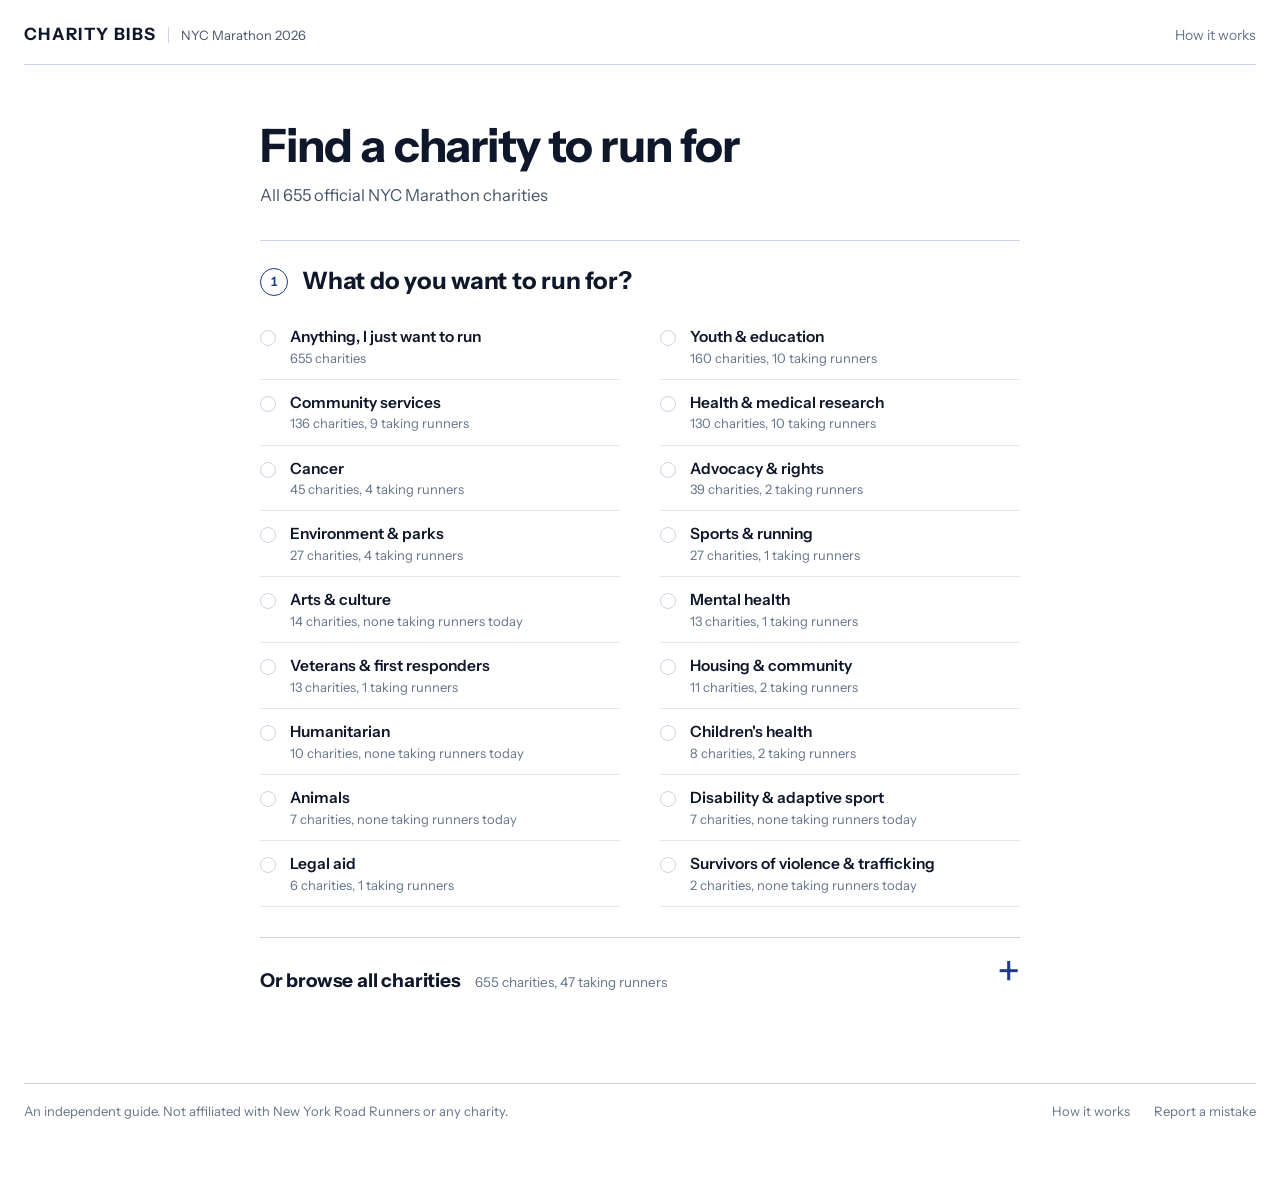
==== commit 9f7770b5: "data: one row per charity, keeping every row that was read" ====
--- a/site/index.html
+++ b/site/index.html
@@ -282,7 +282,7 @@
 </footer>
 </div>
 
-<script id="data" type="application/json">{"refreshed":"2026-09-30","charities":[{"id":"tfk","name":"NYRR Team for Kids","cause":"Youth & education","focus":"NYRR's youth running programs in NYC schools","level":"Bronze","platform":null,"status":"closed","spots":null,"min":3000,"minNote":"This is the entry-level minimum for TFK General Entry (guaranteed charity bib). Other tiers: TFK Premium Experience $4,000; TFK Premium Experience Plus $5,000; TFK Community Champion $10,000; TFK Training Altruist (for runners with their own entry, no charity bib) $1,500. NYRR race registration fee separately: Members $255 | Non-Members $315.","minSource":"https://organizations.nyrr.org/sites/organization_sites/07a100ee6605183fc2df/pages/2026_tcs_new_york_city_marathon","minQuote":"Fundraising commitment: $3,000 (due in full by Wednesday, October 7, 2026)","fee":107,"feeLabel":"TFK sign-up fee","feeCreditable":null,"regSeparate":true,"deadline":"2026-10-07","support":{"coaching":true,"group_runs":true,"training_plan":true,"fundraising_coaching":null,"team_events":true,"gear":true,"fundraising_page":null,"bus_to_start":true,"charity_village":null,"hotel_or_travel":true},"supportScore":7,"supportNotes":"Support varies by tier. General Entry includes: virtual training plan via NYRR x Runna (starting mid-June 2026), in-person training in NYC (starting late June 2026), Light Up the Night last practice invite, signature TFK racing singlet. Premium Experience adds: private transportation to start, heated start tent, coaching support along course, early finish exit, TFK finish tent, TFK Breakfast invite. Premium Experience Plus adds: Night of Champions gala ticket, grandstand finish line seating tickets, course strategy session with Meb Keflezighi, Fast Pass for medal engraving, limited-edition TFK hoodie. Community Champion adds: New Balance jacket, Wave 1 start, bib name printing, 2 gala tickets, MarathonFoto image package. Gear/jacket/hoodie apply to higher tiers only.","supportQuote":"Private transportation to the start and access to a heated start tent","supportSource":"https://organizations.nyrr.org/sites/organization_sites/07a100ee6605183fc2df/pages/2026_tcs_new_york_city_marathon","shortfall":{"pub":false,"text":"Not published","quote":null,"source":null,"method":null},"chargeSchedule":null,"freeExit":null,"freeExitQuote":null,"injury":{"pub":false,"text":"Not published","quote":null,"source":null,"method":null},"deferral":{"pub":false,"text":"Not published","quote":null,"source":null,"method":null},"termsScore":0,"url":"https://organizations.nyrr.org/sites/organization_sites/07a100ee6605183fc2df/pages/2026_tcs_new_york_city_marathon","verified":"2026-09-30","flags":["All TFK entry tiers (General Entry, Premium Experience, Premium Experience Plus, Community Champion) are marked SOLD OUT on the 2026 program page.","No shortfall policy, injury/medical deferral policy, or general deferral policy is published on the fetched pages.","Fee_counts_toward_minimum not stated on the page."]},{"id":"bird","name":"NYC Bird Alliance","cause":"Environment & parks","focus":"Birds and habitat in New York City","level":"Bronze","platform":null,"status":"open","spots":"Three runners will be chosen to run for NYC Bird Alliance's Team Greater Yellowlegs.","min":3000,"minNote":"Runners are asked to commit to fundraising $5,000, but only $3,000 is the required minimum for guaranteed entry; registration fee is separate and paid by runner ($255 NYRR members / $315 non-members).","minSource":"https://nycbirdalliance.org/run","minQuote":"Each runner must commit to fundraising $5,000 to support NYC Bird Alliance's mission of protecting NYC birds and habitat. A minimum of $3,000 is required for entry to the marathon, no exceptions.","fee":null,"feeLabel":"Race registration fee","feeCreditable":null,"regSeparate":true,"deadline":null,"support":{"coaching":null,"group_runs":null,"training_plan":null,"fundraising_coaching":null,"team_events":null,"gear":null,"fundraising_page":true,"bus_to_start":null,"charity_village":null,"hotel_or_travel":null},"supportScore":1,"supportNotes":"Only fundraising page support is explicitly mentioned; no other runner support (training, gear, travel, coaching) is described on the fetched pages.","supportQuote":"Once selected, each runner will be provided with a personalized fundraising page to share with their community.","supportSource":"https://nycbirdalliance.org/run","shortfall":{"pub":true,"text":"If a runner does not meet their $3,000 minimum, they will be charged the remaining amount.","quote":"If a runner does not meet their $3,000 minimum, they will be charged the remaining amount.","source":"https://nycbirdalliance.org/run","method":"page"},"chargeSchedule":null,"freeExit":null,"freeExitQuote":null,"injury":{"pub":false,"text":"Not published","quote":null,"source":null,"method":null},"deferral":{"pub":false,"text":"Not published","quote":null,"source":null,"method":null},"termsScore":1,"url":"https://nycbirdalliance.org/run","verified":"2026-09-30","flags":[]},{"id":"hope","name":"Hope Community Inc","cause":"Housing & community","focus":"Affordable housing in East Harlem","level":"Bronze","platform":null,"status":"unknown","spots":null,"min":3000,"minNote":"Page also lists Hope sign up fee of $125 and NYRR race registration fee (Members: $255 | Non-Members: $315), which appear to be separate from the fundraising minimum.","minSource":"https://hopeci.org/2026-tcs-new-york-city-marathon/","minQuote":"Fundraising Minimum: $3,000 (Due in full by September 1, 2026)","fee":125,"feeLabel":"Hope sign up fee","feeCreditable":null,"regSeparate":true,"deadline":"2026-09-01","support":{"coaching":null,"group_runs":true,"training_plan":true,"fundraising_coaching":true,"team_events":null,"gear":null,"fundraising_page":null,"bus_to_start":null,"charity_village":null,"hotel_or_travel":null},"supportScore":3,"supportNotes":"Page also lists \"In-person training partnerships with local run clubs\" and \"Personalized fundraising support\" as benefits, along with 1 Hope Awards Gala ticket.","supportQuote":"Complimentary TCS New York City Marathon virtual training plan via the NYRR x Runna program","supportSource":"https://hopeci.org/2026-tcs-new-york-city-marathon/","shortfall":{"pub":false,"text":"Not published","quote":null,"source":null,"method":null},"chargeSchedule":null,"freeExit":null,"freeExitQuote":null,"injury":{"pub":false,"text":"Not published","quote":null,"source":null,"method":null},"deferral":{"pub":false,"text":"Not published","quote":null,"source":null,"method":null},"termsScore":0,"url":"https://hopeci.org/2026-tcs-new-york-city-marathon/","verified":"2026-09-30","flags":["No explicit status (open/waitlist/closed) stated for the 2026 program on the page.","No information published about shortfall consequences, injury/deferral policy, charge schedule, or free exit date."]},{"id":"cri","name":"Cancer Research Institute","cause":"Cancer","focus":"Cancer immunotherapy research","level":"Bronze","platform":"New York Road Runners","status":"closed","spots":"All spots are currently full. Please email TeamCRI@cancerresearch.com to be added to our waitlist.","min":3500,"minNote":"No other tiers or own-bib pricing stated on the page.","minSource":"https://www.cancerresearch.org/events/2026-tcs-new-york-city-marathon","minQuote":"Fundraising minimum: $3,500","fee":null,"feeLabel":null,"feeCreditable":null,"regSeparate":true,"deadline":"2026-10-25","support":{"coaching":null,"group_runs":null,"training_plan":null,"fundraising_coaching":true,"team_events":null,"gear":true,"fundraising_page":true,"bus_to_start":null,"charity_village":null,"hotel_or_travel":null},"supportScore":3,"supportNotes":"Listed benefits: guaranteed race entry, personal online fundraising page, fundraising tips/support, CRI-branded team gear. No mention of training plans, group runs, travel/hotel, or charity village.","supportQuote":"Guaranteed race entry Personal online fundraising page Access to fundraising tips and support CRI-branded team gear","supportSource":"https://www.cancerresearch.org/events/2026-tcs-new-york-city-marathon","shortfall":{"pub":true,"text":"If you do not reach your fundraising minimum by the deadline, CRI will charge the balance to the credit card indicated on your registration form.","quote":"If you do not reach your fundraising minimum by the deadline, CRI will charge the balance to the credit card indicated on your registration form.","source":"https://www.cancerresearch.org/events/2026-tcs-new-york-city-marathon","method":"page"},"chargeSchedule":"If you do not reach your fundraising minimum by the deadline, CRI will charge the balance to the credit card indicated on your registration form.","freeExit":null,"freeExitQuote":null,"injury":{"pub":true,"text":"Every team member who officially registers and obtains an entry through Team CRI is committed to reaching their fundraising minimum by the deadline regardless of any situations that may arise.","quote":"Every team member who officially registers and obtains an entry through Team CRI is committed to reaching their fundraising minimum by the deadline regardless of any situations that may arise.","source":"https://www.cancerresearch.org/events/2026-tcs-new-york-city-marathon","method":"page"},"deferral":{"pub":false,"text":"Not published","quote":null,"source":null,"method":null},"termsScore":3,"url":"https://www.cancerresearch.org/events/2026-tcs-new-york-city-marathon","verified":"2026-09-30","flags":["Page states spots are currently full/waitlist only, contradicting the 'Request an Entry' call-to-action which implies open registration.","Email address for waitlist (TeamCRI@cancerresearch.com) differs from contact email elsewhere on the page (TeamCRI@cancerresearch.org) - possible typo/inconsistency."]},{"id":"nami","name":"NAMI-NYC","cause":"Mental health","focus":"Mental health support and advocacy in NYC","level":"Bronze","platform":null,"status":"closed","spots":"Guaranteed Entry Spots into the 2026 TCS New York City Marathon through NAMI-NYC are limited!","min":3500,"minNote":"Guaranteed Entry minimum is $3,500. Own-entry runners are asked to fundraise $500 with no fundraising commitment held. Initial $100 nonrefundable fundraising gift required upon acceptance counts toward the $3,500 minimum.","minSource":"https://naminycmetro.org/marathon/","minQuote":"A minimum of $3,500 must be raised by Sunday, November 8, 2026.","fee":100,"feeLabel":"Initial fundraising gift","feeCreditable":true,"regSeparate":true,"deadline":"2026-11-08","support":{"coaching":true,"group_runs":true,"training_plan":true,"fundraising_coaching":null,"team_events":true,"gear":true,"fundraising_page":true,"bus_to_start":null,"charity_village":null,"hotel_or_travel":null},"supportScore":6,"supportNotes":"Team benefits include a kick-off event, customized training program and group runs with training partner Enhance Sports, a customized online fundraising page, a team race-day tech shirt and tank, and weekly emails with fundraising ideas.","supportQuote":"Kick-off event to get to know your NAMI-NYC teammates and learn more about the work NAMI-NYC does Customized training program and group runs with our exclusive training partner for the 2026 TCS NYC Marathon, Enhance Sports Customized online fundraising page NAMI-NYC team race-day tech shirt and tank Weekly emails from NAMI-NYC, including program information and fundraising ideas","supportSource":"https://naminycmetro.org/marathon/","shortfall":{"pub":true,"text":"If the fundraising minimum is not raised by the associated deadline, NAMI-NYC is authorized to charge the runner's credit card for the remaining balance.","quote":"If you do not reach the deadlines, NAMI-NYC is authorized to charge your credit card based on the following:","source":"https://naminycmetro.org/marathon/","method":"page"},"chargeSchedule":"If a minimum of $1,750 is not raised by Sunday, June 21, 2026, NAMI-NYC is authorized to charge your credit card for the remaining balance. If a minimum of $3,000 is not raised by Sunday, October 4, 2026, NAMI-NYC is authorized to charge your credit card for the remaining balance. If a minimum of $3,500 is not raised by Sunday, November 8, 2026, NAMI-NYC is authorized to charge your credit card for the remaining balance.","freeExit":null,"freeExitQuote":null,"injury":{"pub":false,"text":"Not published","quote":null,"source":null,"method":null},"deferral":{"pub":false,"text":"Not published","quote":null,"source":null,"method":null},"termsScore":2,"url":"https://naminycmetro.org/marathon/","verified":"2026-09-30","flags":["The marathon page states registration for 2026 is closed ('All spots ... are filled'), yet it still lists full fundraising terms and deadlines for 2026, and the site's navigation/interest-list page already promotes the 2027 TCS New York City Marathon, creating some inconsistency in what year is currently active.","Cancellation policy mentions a $75 replacement fee for cancelling after registering, which is separate from the $100 initial gift and $3,500 minimum, but no explicit free withdrawal date or deadline before which a runner can cancel without owing money is published."]},{"id":"bcrf","name":"Breast Cancer Research Foundation","cause":"Cancer","focus":"Breast cancer research","level":"Bronze","platform":null,"status":"waitlist","spots":null,"min":3500,"minNote":"Only one fundraising tier stated; no separate own-bib price or other tiers mentioned.","minSource":"https://www.bcrf.org/blog/bcrf-2026-tcs-nyc-marathon-application/","minQuote":"Each participant is required to raise a minimum of $3,500 for BCRF and pay their race entry fee.","fee":null,"feeLabel":null,"feeCreditable":null,"regSeparate":true,"deadline":null,"support":{"coaching":null,"group_runs":null,"training_plan":null,"fundraising_coaching":true,"team_events":null,"gear":true,"fundraising_page":null,"bus_to_start":null,"charity_village":null,"hotel_or_travel":null},"supportScore":2,"supportNotes":"BCRF states it provides a team shirt, additional swag, and one-on-one fundraising support; no mention of training plans, coaching, group runs, travel, or charity village.","supportQuote":"We will provide each runner with a Team BCRF shirt, additional swag, and one-on-one support to help with their fundraising leading up to the race.","supportSource":"https://www.bcrf.org/blog/bcrf-2026-tcs-nyc-marathon-application/","shortfall":{"pub":false,"text":"Not published","quote":null,"source":null,"method":null},"chargeSchedule":null,"freeExit":null,"freeExitQuote":null,"injury":{"pub":false,"text":"Not published","quote":null,"source":null,"method":null},"deferral":{"pub":false,"text":"Not published","quote":null,"source":null,"method":null},"termsScore":0,"url":"https://www.bcrf.org/blog/bcrf-2026-tcs-nyc-marathon-application/","verified":"2026-09-30","flags":["Page states applications are reviewed on a rolling basis, but a later notice (dated 3/17/26) says the team is already full and applicants are directed to a waitlist instead — these two statements on the same page are in tension.","No deadline, free exit date, charge schedule, shortfall policy, injury policy, or deferral policy is published on any of the fetched pages."]},{"id":"msahc","name":"Mount Sinai Adolescent Health Center","cause":"Children's health","focus":"Free health care for NYC teens","level":"Bronze","platform":"haku","status":"open","spots":null,"min":3500,"minNote":"Single guaranteed-entry minimum of $3,500 stated; no other tiers or own-bib prices mentioned on the pages.","minSource":"https://www.mountsinai.org/files/MSHealth/Assets/HS/Patient-Care/Service-Areas/Adolescent-Health-Center/HS-MSAHC-TCS-NYC-Marathon-Runner-Agreement.pdf","minQuote":"**All participants must raise a minimum of $3,500 to support MSAHC**","fee":75,"feeLabel":"Withdrawal/replacement fee","feeCreditable":null,"regSeparate":true,"deadline":"2026-10-20","support":{"coaching":null,"group_runs":null,"training_plan":null,"fundraising_coaching":null,"team_events":null,"gear":true,"fundraising_page":true,"bus_to_start":null,"charity_village":null,"hotel_or_travel":null},"supportScore":2,"supportNotes":"Events page lists perks for raising $3,500: guaranteed entry, a personal haku fundraising page, and a team t-shirt.","supportQuote":"In return for raising $3,500 for the Mount Sinai Adolescent Health Center, Run for Teens members receive: A guaranteed entry to the 2026 TCS New York City Marathon on November 1, 2026 A personal haku fundraising page A Run for Teens team t-shirt","supportSource":"https://www.mountsinai.org/locations/adolescent-health-center/events","shortfall":{"pub":true,"text":"Runners who have not met their fundraising minimum (or paid any remaining balance) by Tuesday, October 20, 2026 will be removed from the race and will not be able to check in on November 1, 2026; MSAHC reserves the right to charge the balance owed to the runner's credit card.","quote":"In the event that you do not meet the minimum donation requirement by Tuesday, October 20, 2026 at 5:00 p.m., Mount Sinai Adolescent Health Center reserves the right to charge the balance owed to your credit card.","source":"https://www.mountsinai.org/files/MSHealth/Assets/HS/Patient-Care/Service-Areas/Adolescent-Health-Center/HS-MSAHC-TCS-NYC-Marathon-Runner-Agreement.pdf","method":"page"},"chargeSchedule":"Charged if minimum unmet by deadline or upon withdrawal after free-exit date","freeExit":"2026-07-14","freeExitQuote":"If you withdraw any time on or after Wednesday, July 15, 2026, you are responsible for raising the $3,500 minimum fundraising commitment. No exceptions will be made.","injury":{"pub":true,"text":"If injured and unable to run on November 1 but the fundraising minimum is met by the October 20 deadline, the runner may defer their guaranteed entry until 2027, paying the race registration fee and fundraising minimum for 2027.","quote":"If you are injured and unable to run on November 1, but meet the fundraising minimum by the October 20 deadline, you may defer your guaranteed Marathon entry until 2027. You will be required to pay the race registration fee and fundraising minimum for 2027.","source":"https://www.mountsinai.org/files/MSHealth/Assets/HS/Patient-Care/Service-Areas/Adolescent-Health-Center/HS-MSAHC-TCS-NYC-Marathon-Runner-Agreement.pdf","method":"page"},"deferral":{"pub":true,"text":"A runner unable to participate may cancel their entry and receive guaranteed entry for 2027 as long as they complete the minimum fundraising requirement by the October 20, 2026 deadline; they must register during general entry registration and pay the race registration fee for 2027.","quote":"A runner who is unable to participate in the 2026 TCS New York City Marathon may cancel their entry and receive guaranteed entry to 2026 as long as they complete the minimum fundraising requirement by the October 20, 2026 deadline. The runner will have guaranteed entry for the 2027 TCS New York City Marathon and it will be their responsibility to register during the general entry registration period and pay the race registration fee in 2027.","source":"https://www.mountsinai.org/files/MSHealth/Assets/HS/Patient-Care/Service-Areas/Adolescent-Health-Center/HS-MSAHC-TCS-NYC-Marathon-Runner-Agreement.pdf","method":"page"},"termsScore":4,"url":"https://www.mountsinai.org/locations/adolescent-health-center/events","verified":"2026-09-30","flags":[]},{"id":"caf","name":"Challenged Athletes Foundation","cause":"Disability & adaptive sport","focus":"Athletes with physical disabilities","level":"Bronze","platform":"NYRR (registration link emailed by CAF upon reaching fundraising minimum)","status":"closed","spots":null,"min":3500,"minNote":"Interim minimum retention threshold of $2,000 by July 1, 2026 required to retain entry toward the $3,500 total.","minSource":"https://give.challengedathletes.org/nycmarathon","minQuote":"Registrants agree to raise or contribute a total of $3,500 by September 1, 2026 to participate as a charity runner with Team CAF at the 2026 TCS NYC Marathon.","fee":null,"feeLabel":null,"feeCreditable":null,"regSeparate":true,"deadline":"2026-09-01","support":{"coaching":null,"group_runs":null,"training_plan":null,"fundraising_coaching":null,"team_events":null,"gear":null,"fundraising_page":null,"bus_to_start":null,"charity_village":null,"hotel_or_travel":null},"supportScore":0,"supportNotes":"Benefits listed: CAF Run Gear, VIP Pre-Race Brunch/Lunch, VIP Escort to Race Start with FDNY, Post-Race Celebration with FDNY.","supportQuote":null,"supportSource":"https://give.challengedathletes.org/nycmarathon","shortfall":{"pub":true,"text":"All money raised up to the withdrawal point is non-refundable; if not withdrawn by July 1, the athlete remains responsible for the full $3,500 minimum regardless of participation.","quote":"All money raised up to that point is non-refundable. Transfers or deferments of entry are NOT permitted.","source":"https://give.challengedathletes.org/nycmarathon","method":"page"},"chargeSchedule":null,"freeExit":"2026-07-01","freeExitQuote":"Without exception, all requests must be received on or before July 1, 2026 to be released out of $3,500 fundraising commitment.","injury":{"pub":true,"text":"If injured after the free-exit deadline, the athlete is still responsible for the full $3,500 minimum even if unable to compete.","quote":"If an athlete is injured during training after July 1, 2026, he or she is still responsible for raising or providing the $3,500 minimum, regardless if able to compete.","source":"https://give.challengedathletes.org/nycmarathon","method":"page"},"deferral":{"pub":true,"text":"Transfers or deferments of entry are explicitly not permitted.","quote":"Transfers or deferments of entry are NOT permitted.","source":"https://give.challengedathletes.org/nycmarathon","method":"page"},"termsScore":4,"url":"https://give.challengedathletes.org/nycmarathon","verified":"2026-09-30","flags":["Page states registration is currently closed despite showing a 'REGISTER' button; status may be stale or contradictory.","Registration deadline in benefits section says 'Deadline is Sept 15' for registering via NYRR link, which differs from the Sept 1 fundraising deadline and July 1 minimum-retention deadline stated in the Fundraising Rules section.","unverified: support quote not found — support fields cleared"]},{"id":"vfound","name":"V Foundation for Cancer Research","cause":"Cancer","focus":"Cancer research grants","level":"Bronze","platform":"DonorDrive","status":"open","spots":null,"min":2000,"minNote":"Four registration tiers stated: Runner (charity provides race entry) with 2-night hotel stay - $4,750; Runner (charity provides race entry) without hotel stay - $3,750; Fundraiser only (own race entry) with 2-night hotel stay - $3,000; Fundraiser only (own race entry) without hotel stay - $2,000. The entry-level minimum for a guaranteed charity bib (Runner without hotel stay) is $3,750; the $2,000 tier is for runners who already have their own race entry (not a guaranteed charity bib).","minSource":"https://vfoundation.donordrive.com/pages/1035?eventID=724","minQuote":"Runner (we provide the race entry) with a 2-night hotel stay - $4,750.\nRunner (we provide the race entry) without a hotel stay - $3,750.\nFundraiser only (you have your own race entry) with a 2-night hotel stay - $3,000.\nFundraiser only (you have your own race entry) without a hotel stay - $2,000.","fee":null,"feeLabel":null,"feeCreditable":null,"regSeparate":true,"deadline":null,"support":{"coaching":true,"group_runs":null,"training_plan":null,"fundraising_coaching":true,"team_events":null,"gear":null,"fundraising_page":true,"bus_to_start":null,"charity_village":null,"hotel_or_travel":true},"supportScore":4,"supportNotes":"Team V described as endurance training program providing \"expert fundraising and training coaches.\" Hotel stay is offered as part of certain registration tiers (2-night hotel stay options), indicating some travel/lodging support is bundled into fundraising minimum tiers, not necessarily described as a separate support service.","supportQuote":"Team V is the V Foundation’s official endurance training program. When you participate in a marathon or other endurance event to raise money for the V Foundation, you receive support from expert fundraising and training coaches. From the couch to the finish line, we’ve got your back!","supportSource":"https://vfoundation.donordrive.com/pages/1035?eventID=724","shortfall":{"pub":false,"text":"Not published","quote":null,"source":null,"method":null},"chargeSchedule":null,"freeExit":null,"freeExitQuote":null,"injury":{"pub":false,"text":"Not published","quote":null,"source":null,"method":null},"deferral":{"pub":false,"text":"Not published","quote":null,"source":null,"method":null},"termsScore":0,"url":"https://vfoundation.donordrive.com/pages/1035?eventID=724","verified":"2026-09-30","flags":["No deadline, charge schedule, free exit date, shortfall policy, injury policy, or deferral policy published on the fetched pages.","Page copyright date shows 2026 but content may reflect general/recurring program terms rather than a page specifically updated for the 2026 NYC Marathon; no explicit year-specific confirmation found in text.","Minimum amount used ($2,000) reflects the lowest tier listed (Fundraiser only, own entry, no hotel); the tier for a charity-guaranteed bib without hotel is $3,750 as noted in minimum_note."]},{"id":"bcu","name":"Blood Cancer United (Team In Training)","cause":"Cancer","focus":"Blood cancer research and patient support","level":"Bronze","platform":null,"status":"unknown","spots":null,"min":4000,"minNote":"$3,500 if registered by March 3, 2026 (shown struck through); $4,000 if registered after March 3; $1,000 with your own NYRR bib.","minSource":"https://www.teamintraining.org/events/tcs-new-york-city-marathon","minQuote":null,"fee":null,"feeLabel":null,"feeCreditable":null,"regSeparate":null,"deadline":null,"support":{"coaching":null,"group_runs":null,"training_plan":null,"fundraising_coaching":null,"team_events":null,"gear":null,"fundraising_page":null,"bus_to_start":null,"charity_village":null,"hotel_or_travel":null},"supportScore":0,"supportNotes":"No content was retrievable from the fetched page (Cloudflare bot-check page only), so no support offerings could be confirmed.","supportQuote":null,"supportSource":"https://www.teamintraining.org/events/tcs-new-york-city-marathon","shortfall":{"pub":false,"text":"Not published","quote":null,"source":null,"method":null},"chargeSchedule":null,"freeExit":null,"freeExitQuote":null,"injury":{"pub":false,"text":"Not published","quote":null,"source":null,"method":null},"deferral":{"pub":false,"text":"Not published","quote":null,"source":null,"method":null},"termsScore":0,"url":"https://www.teamintraining.org/events/tcs-new-york-city-marathon","verified":"2026-09-30","flags":["Fetched page returned only a Cloudflare security verification screen, not the actual charity program content; no factual fields could be extracted or verified.","minimum carried over from 2026-09-14; not re-verified this run"]},{"id":"cpc","name":"Central Park Conservancy","cause":"Environment & parks","focus":"Central Park","level":"Bronze","platform":null,"status":"open","spots":null,"min":4000,"minNote":"The $4,000 tier is the entry-level minimum for a GUARANTEED charity bib as a Charity Runner. A higher $5,000 tier offers the same guaranteed entry plus an additional Bethesda Angel membership benefit. Separately, a $500 minimum applies to \"Fundraising Ambassadors,\" who are non-charity runners already registered for the marathon on their own and do not receive guaranteed entry.","minSource":"https://www.centralparknyc.org/giving/marathon","minQuote":"$4,000 - minimum goal to raise","fee":null,"feeLabel":null,"feeCreditable":null,"regSeparate":null,"deadline":null,"support":{"coaching":null,"group_runs":null,"training_plan":null,"fundraising_coaching":null,"team_events":null,"gear":null,"fundraising_page":null,"bus_to_start":null,"charity_village":null,"hotel_or_travel":null},"supportScore":0,"supportNotes":"Charity Runners ($4,000+) receive a performance T-shirt, personalized fundraising webpage/guide, plus membership perks (Belvedere Knight membership, VIP film festival seating, 4 tickets to marathon breakfast/concert/viewing party in Central Park). Fundraising Ambassadors ($500 min, non-charity runners already registered) receive the T-shirt and fundraising webpage/guide only. No mention of training plans, coaching, group runs, charity village, bus to start, or hotel/travel support.","supportQuote":null,"supportSource":"https://www.centralparknyc.org/giving/marathon","shortfall":{"pub":false,"text":"Not published","quote":null,"source":null,"method":null},"chargeSchedule":null,"freeExit":null,"freeExitQuote":null,"injury":{"pub":false,"text":"Not published","quote":null,"source":null,"method":null},"deferral":{"pub":false,"text":"Not published","quote":null,"source":null,"method":null},"termsScore":0,"url":"https://www.centralparknyc.org/giving/marathon","verified":"2026-09-30","flags":["unverified: support quote not found — support fields cleared"]},{"id":"sff","name":"Sanctuary for Families","cause":"Survivors of violence & trafficking","focus":"Survivors of domestic violence and trafficking","level":"Bronze","platform":null,"status":"closed","spots":"15","min":4000,"minNote":"Entry-level guaranteed charity bib minimum is $4,000; no other tiers or own-bib prices mentioned.","minSource":"https://sanctuaryforfamilies.org/event/tcs-nyc-marathon/","minQuote":"you’ll receive guaranteed entry into the race in exchange for raising a minimum of $4,000","fee":null,"feeLabel":null,"feeCreditable":null,"regSeparate":null,"deadline":null,"support":{"coaching":null,"group_runs":null,"training_plan":null,"fundraising_coaching":true,"team_events":null,"gear":true,"fundraising_page":true,"bus_to_start":null,"charity_village":null,"hotel_or_travel":null},"supportScore":3,"supportNotes":"Page lists personal fundraising page, fundraising support from Development staff, and team t-shirt/gear as benefits. No mention of training plan, coaching, group runs, charity village, bus to start, hotel/travel, or team events.","supportQuote":"A personal fundraising page to make your supporter outreach simple – Fundraising support from Sanctuary Development staff (we’re seasoned fundraisers — and we’re here to help!) – A team t-shirt and gear to show your Sanctuary spirit","supportSource":"https://sanctuaryforfamilies.org/event/tcs-nyc-marathon/","shortfall":{"pub":false,"text":"Not published","quote":null,"source":null,"method":null},"chargeSchedule":null,"freeExit":null,"freeExitQuote":null,"injury":{"pub":false,"text":"Not published","quote":null,"source":null,"method":null},"deferral":{"pub":false,"text":"Not published","quote":null,"source":null,"method":null},"termsScore":0,"url":"https://sanctuaryforfamilies.org/event/tcs-nyc-marathon/","verified":"2026-09-30","flags":["Team is marked full/closed for 2026 despite page inviting new sign-ups elsewhere on the same page ('We’re inviting you to be a part of Sanctuary for Families team!'), indicating possibly stale or contradictory content.","No deadline, fee, charge schedule, shortfall, injury, or deferral policy published on the available pages."]},{"id":"maw","name":"Make-A-Wish Metro New York","cause":"Children's health","focus":"Wishes for children with critical illnesses","level":"Bronze","platform":null,"status":"waitlist","spots":null,"min":4500,"minNote":"Entry-level minimum for guaranteed charity bib on Team Make-A-Wish for 2026 TCS NYC Marathon. No other tiers or own-bib prices were stated on the page.","minSource":"https://wish.org/newyork/2026-tcs-new-york-city-marathon","minQuote":"Please note there is a $4,500 minimum fundraising requirement to be a part of Team Make-A-Wish.","fee":null,"feeLabel":null,"feeCreditable":null,"regSeparate":null,"deadline":null,"support":{"coaching":true,"group_runs":true,"training_plan":true,"fundraising_coaching":true,"team_events":true,"gear":true,"fundraising_page":true,"bus_to_start":null,"charity_village":null,"hotel_or_travel":null},"supportScore":7,"supportNotes":"Page lists benefits: customized training program, branded jersey, personalized fundraising page with tips/resources/one-on-one support, training support including expert tips and group runs, dedicated staff member for fundraising, opportunities to earn exclusive gear, and race weekend team meet-up/celebration.","supportQuote":"Access to a customized training program tailored to your running goals; A branded Team Make-A-Wish jersey to proudly wear on race day; A personalized fundraising page with tips, resources, and one-on-one support throughout your journey; Training support, including expert tips, group runs, and encouragement along the way; A dedicated staff member to help you reach your fundraising goals; Opportunities to earn exclusive Team Make-A-Wish gear; Race weekend perks, including a team meet-up and celebration","supportSource":"https://wish.org/newyork/2026-tcs-new-york-city-marathon","shortfall":{"pub":false,"text":"Not published","quote":null,"source":null,"method":null},"chargeSchedule":null,"freeExit":null,"freeExitQuote":null,"injury":{"pub":false,"text":"Not published","quote":null,"source":null,"method":null},"deferral":{"pub":false,"text":"Not published","quote":null,"source":null,"method":null},"termsScore":0,"url":"https://wish.org/newyork/2026-tcs-new-york-city-marathon","verified":"2026-09-30","flags":["Page does not state a fundraising deadline, fee amount, charge schedule, shortfall policy, injury/deferral policy, or free exit date - these fields left null as not published.","Team is currently at capacity/waitlist status as of fetch date, not confirmed open enrollment."]},{"id":"nbts","name":"National Brain Tumor Society","cause":"Cancer","focus":"Brain tumor research and advocacy","level":"Bronze","platform":null,"status":"open","spots":null,"min":4500,"minNote":"The $4,500 fundraising commitment applies to runners obtaining a bib through NBTS. The application also accepts runners with their own bibs (via deferral, NYRR drawing, 9+1, or qualifying) but does not state a separate fundraising minimum for them.","minSource":"https://braintumor.org/events/gray-nation-endurance/tcs-nyc-marathon-charity-runner-application/","minQuote":"NBTS is evaluating applications based on applicants who have a connection and/or passion to further the NBTS mission, the ability to meet and exceed the $4,500 fundraising commitment for runners obtaining a bib through NBTS, and the ability to safely train for the 26.2-mile race.","fee":null,"feeLabel":null,"feeCreditable":null,"regSeparate":true,"deadline":null,"support":{"coaching":null,"group_runs":null,"training_plan":null,"fundraising_coaching":null,"team_events":null,"gear":true,"fundraising_page":true,"bus_to_start":null,"charity_village":null,"hotel_or_travel":null},"supportScore":2,"supportNotes":"Page states runners receive: official race entry (for NBTS-bib runners), a personal fundraising page and fundraising tools, communication from NBTS staff throughout the race experience, and Gray Nation Endurance team swag. No mention of training plans, coaching, group runs, travel/hotel, or a charity village.","supportQuote":"As a runner, you will receive: Official race entry to the 2026 TCS New York City Marathon as part of the National Brain Tumor Society’s Gray Nation Endurance Team (for runners obtaining a bib through NBTS) A personal fundraising page and fundraising tools Communication from NBTS staff throughout your race experience Gray Nation Endurance team swag","supportSource":"https://braintumor.org/events/gray-nation-endurance/tcs-nyc-marathon-charity-runner-application/","shortfall":{"pub":false,"text":"Not published","quote":null,"source":null,"method":null},"chargeSchedule":null,"freeExit":null,"freeExitQuote":null,"injury":{"pub":false,"text":"Not published","quote":null,"source":null,"method":null},"deferral":{"pub":false,"text":"Not published","quote":null,"source":null,"method":null},"termsScore":0,"url":"https://braintumor.org/events/gray-nation-endurance/tcs-nyc-marathon-charity-runner-application/","verified":"2026-09-30","flags":["No deadline for application submission is published on the page.","No fee/deposit amount, charge schedule, shortfall policy, injury policy, or deferral policy is published for this program.","Fundraising minimum applies only to runners obtaining a bib through NBTS; no separate minimum stated for runners with own bibs (deferral, NYRR drawing, 9+1, qualifiers)."]},{"id":"lung","name":"LUNGevity","cause":"Cancer","focus":"Lung cancer research","level":"Bronze","platform":"DonorDrive","status":"closed","spots":null,"min":6000,"minNote":"Guaranteed charity entry (Race Entry with Fundraising, invitation only) requires a $6,000 fundraising minimum for 2026. A separate 'Fundraising Only' option (for runners with their own entry via drawing, time qualifier, streaker status, NYRR philanthropic membership, or 9+1 completion) has a $1,000 fundraising minimum. A 2023-dated page (different year) lists a $3,500 guaranteed-entry minimum and $250 fundraising-only minimum, which appears outdated and inconsistent with the 2026 page.","minSource":"https://fundraise.lungevity.org/nycmarathon26","minQuote":"Required Fundraising Minimum: $6,000","fee":null,"feeLabel":null,"feeCreditable":null,"regSeparate":true,"deadline":"2026-10-31","support":{"coaching":null,"group_runs":null,"training_plan":true,"fundraising_coaching":true,"team_events":true,"gear":true,"fundraising_page":true,"bus_to_start":null,"charity_village":null,"hotel_or_travel":null},"supportScore":5,"supportNotes":"Team Benefits listed: guaranteed race entry, FREE marathon training through NYRR x Runna, Team LUNGevity race shirt and t-shirt, finisher medal or Repeaters Club rewards, race weekend team lunch, community connection opportunities, personal fundraising website, fundraising support and resources.","supportQuote":"Guaranteed race entry FREE marathon training through NYRR x Runna Team LUNGevity race shirt and t-shirt Team LUNGevity finisher medal or Repeaters Club rewards Race weekend team lunch Opportunities to connect with a passionate, supportive community Personal fundraising website Fundraising support and resources","supportSource":"https://fundraise.lungevity.org/nycmarathon26","shortfall":{"pub":true,"text":"Participants must raise $1,000 by August 1, 2023, to remain on the team. If the $1,000 minimum is not met by August 1, the participant will be removed from the 2023 TCS New York City Marathon and will not be allowed to participate in the race. You are responsible for raising your fundraising minimum on or before November 30, 2023. If you have not met the requirement, we will contact you before charging the difference between your fundraising total and the fundraising minimum to your credit card. No charges will be made at the time of registration.","quote":"If you have not met the requirement, we will contact you before charging the difference between your fundraising total and the fundraising minimum to your credit card. No charges will be made at the time of registration.","source":"https://fundraise.lungevity.org/pages/2056?eventID=1115","method":"page"},"chargeSchedule":null,"freeExit":null,"freeExitQuote":null,"injury":{"pub":false,"text":"Not published","quote":null,"source":null,"method":null},"deferral":{"pub":true,"text":"If you are using a guaranteed race entry, you may cancel your registration and receive guaranteed entry to the 2024 TCS New York City Marathon if you have met the $3,500 fundraising minimum at the time of cancellation. The deadline to cancel is November 4, 2023. It is the runner's responsibility to register for the 2024 race during the application period and pay the 2024 registration fee.","quote":"If you are using a guaranteed race entry, you may cancel your registration and receive guaranteed entry to the 2024 TCS New York City Marathon if you have met the $3,500 fundraising minimum at the time of cancellation.","source":"https://fundraise.lungevity.org/pages/2056?eventID=1115","method":"page"},"termsScore":2,"url":"https://fundraise.lungevity.org/nycmarathon26","verified":"2026-09-30","flags":["The shortfall and deferral policy details (fees, deadlines, cancellation terms) are only documented on a page still showing 2023 event-year language (e.g., '2023 TCS New York City Marathon', 'November 30, 2023', '$3,500 Fundraising Minimum') even though it was fetched in 2026; these figures conflict with the 2026 page's stated $6,000 guaranteed-entry minimum and $1,000 fundraising-only minimum, so the shortfall/deferral specifics may be outdated and not reflective of 2026 terms.","No 2026-specific page publishes shortfall consequences, charge schedule, free-exit date, or deferral terms; these were only found on the outdated 2023 page."]},{"id":"freds","name":"Fred's Team (Memorial Sloan Kettering)","cause":"Cancer","focus":"Cancer research at Memorial Sloan Kettering","level":"Gold","platform":null,"status":"closed","spots":null,"min":4500,"minNote":"Entry-level minimum is $4,500; two higher tiers of $6,500 and $8,500 also available, plus a Leadership Level requiring a $10,000 onetime donation per the fundraising agreement page.","minSource":"https://www.fredsteam.org/events/tcs-new-york-city-marathon","minQuote":"If you require a Fred’s Team race entry, you will also be responsible for raising or paying your selected fundraising requirement of $4,500, $6,500, or $8,500.","fee":125,"feeLabel":"Fred's Team kickoff fee","feeCreditable":true,"regSeparate":true,"deadline":"2026-11-16","support":{"coaching":true,"group_runs":null,"training_plan":true,"fundraising_coaching":null,"team_events":null,"gear":null,"fundraising_page":true,"bus_to_start":null,"charity_village":null,"hotel_or_travel":null},"supportScore":3,"supportNotes":"Page states training program includes coaching staff, training resources, and exclusive events; also mentions personalized online fundraising page. Specifics of \"exclusive events\" (e.g., group runs, charity village, travel/hotel) not detailed, so left null.","supportQuote":"The Fred’s Team training program includes access to our expert coaching staff, training resources, exclusive events, and more.","supportSource":"https://www.fredsteam.org/events/tcs-new-york-city-marathon","shortfall":{"pub":true,"text":"If I withdraw after July 15, 2026, my fundraising requirement cannot be waived, and my credit card will be charged the outstanding balance if the requirement is not fulfilled by November 16, 2026.","quote":"If I withdraw after July 15, 2026, I understand that my fundraising requirement cannot be waived, and my credit card will be charged the outstanding balance.","source":"https://www.fredsteam.org/tcs-new-york-city-marathon-fundraising-agreement","method":"page"},"chargeSchedule":"By September 28, 2026, I must fulfill at least half of my $4,500, $6,500, or $8,500 fundraising requirement. By November 16, 2026, I must fulfill my $4,500, $6,500, or $8,500 fundraising requirement and any remaining balance will be charged to my credit card on or after November 16.","freeExit":"2026-07-15","freeExitQuote":"I understand that if I withdraw from the 2026 TCS New York City Marathon, I must notify Fred’s Team before July 15, 2026, to be waived of the $4,500, $6,500, or $8,500 fundraising requirement.","injury":{"pub":false,"text":"Not published","quote":null,"source":null,"method":null},"deferral":{"pub":true,"text":"I understand that if I withdraw from the 2026 TCS New York City Marathon after July 15, 2026, and would like to defer my entry, I am obligated to notify Fred’s Team by October 26, 2026. I acknowledge that I must raise a minimum of $3,000 in order to defer my entry to the 2027 TCS New York City Marathon. If I do not raise $3,000 by November 16, 2026 any remaining balance will be charged to my credit card. Funds raised are only transferrable to the 2027 TCS New York City Marathon.","quote":"I acknowledge that I must raise a minimum of $3,000 in order to defer my entry to the 2027 TCS New York City Marathon.","source":"https://www.fredsteam.org/tcs-new-york-city-marathon-fundraising-agreement","method":"page"},"termsScore":3,"url":"https://www.fredsteam.org/events/tcs-new-york-city-marathon","verified":"2026-09-30","flags":["The fundraising agreement page's November 16, 2026 deadline and charge schedule seem consistent with the main event page, but the main event page states applications are closed and spots filled for 2026, while the agreement page is written in first-person as if for an active registrant; both appear to be current 2026 program terms, not prior-year artifacts.","Leadership Level minimum ($10,000 onetime donation) is mentioned in the fundraising agreement page but not explicitly listed with a dollar figure on the main event page (which only lists 'Leadership Level' without amount)."]},{"id":"bch","name":"Boston Children's Hospital (Miles for Miracles)","cause":"Children's health","focus":"Boston Children's Hospital","level":"Silver","platform":null,"status":"waitlist","spots":null,"min":5000,"minNote":"$5,000 with a Boston Children's bib; own-entry runners have a lower minimum (the FAQ shows both $2,500 and $2,000 in different places). Plus a $200 non-refundable administrative fee that does not count.","minSource":"https://giving.childrenshospital.org/events/run/new-york-marathon/faqs","minQuote":null,"fee":null,"feeLabel":null,"feeCreditable":null,"regSeparate":null,"deadline":null,"support":{"coaching":null,"group_runs":null,"training_plan":null,"fundraising_coaching":null,"team_events":null,"gear":null,"fundraising_page":true,"bus_to_start":null,"charity_village":null,"hotel_or_travel":null},"supportScore":1,"supportNotes":"FAQ page lists question headings referencing coaching ('Does Boston Children's offer any coaching?'), training runs ('Do you organize any training runs?'), hotel blocks ('Do you provide hotel room blocks for Marathon weekend?'), marathon weekend activities, and getting to the starting line, but the corresponding answer text was not present in the fetched content, so these could not be confirmed as true/false with quotes. fundraising_page marked true based on 'Create a Fundraising Page' section on the fundraising page and 'personal fundraising page' reference in FAQ list.","supportQuote":"An online fundraising page makes it easy to manage donations and share information with your friends and family.","supportSource":"https://giving.childrenshospital.org/more-ways-help-kids/fundraise","shortfall":{"pub":false,"text":"Not published","quote":null,"source":null,"method":null},"chargeSchedule":null,"freeExit":null,"freeExitQuote":null,"injury":{"pub":false,"text":"Not published","quote":null,"source":null,"method":null},"deferral":{"pub":false,"text":"Not published","quote":null,"source":null,"method":null},"termsScore":0,"url":"https://giving.childrenshospital.org/events/run/new-york-marathon/faqs","verified":"2026-09-30","flags":["The FAQ page lists questions (e.g., 'How much money do I have to raise?', 'What happens if I don't reach my fundraising commitment?', 'What are the costs associated with running the TCS New York City Marathon?') but the actual answer text was not present in the fetched page content, so minimum, fee, and shortfall details could not be extracted with verbatim quotes.","Main marathon page states the 2026 team is full and only waitlist/own-entry applications are being accepted, indicating status may differ from a standard open team.","minimum carried over from 2026-09-14; not re-verified this run"]},{"id":"cp","name":"Commonpoint","cause":"Housing & community","focus":"Community services in Queens","level":"Bronze","platform":"NYRR portal","status":"open","spots":"six","min":5000,"minNote":"Main entry-level minimum is $5,000 for guaranteed entry. No other tiers mentioned on the page.","minSource":"https://www.commonpoint.org/tcs-new-york-city-marathon","minQuote":"A minimum $5,000 fundraising commitment is required to run with Team Commonpoint and receive guaranteed entry into the 2026 TCS New York City marathon.","fee":null,"feeLabel":"Race registration fee","feeCreditable":null,"regSeparate":true,"deadline":"2026-11-15","support":{"coaching":null,"group_runs":null,"training_plan":null,"fundraising_coaching":true,"team_events":true,"gear":true,"fundraising_page":true,"bus_to_start":null,"charity_village":null,"hotel_or_travel":null},"supportScore":4,"supportNotes":"Runners receive a personalized fundraising page, fundraising assistance from the fundraising team, official team t-shirt/hoodie/runner care package, and an exclusive invitation to Commonpoint's Gala as a guest.","supportQuote":"Guaranteed entry into the 2026 TCS NYC Marathon\nPersonalized fundraising page \nFundraising assistance from our fundraising team\nOfficial Team Commonpoint t-shirt, hoodie, and runner care package\nExclusive invitation to be our guest at Commonpoint’s Gala on October 29, 2025, in NYC\nThe opportunity to support over 100,000 people in New York City!","supportSource":"https://www.commonpoint.org/tcs-new-york-city-marathon","shortfall":{"pub":true,"text":"Failure to meet the $5,000 fundraising requirement by November 15, 2026, at 11:59 pm, will result in the remaning balance being charged to your credit card on November 16.","quote":"Failure to meet the $5,000 fundraising requirement by November 15, 2026, at 11:59 pm, will result in the remaning balance being charged to your credit card on November 16.","source":"https://www.commonpoint.org/tcs-new-york-city-marathon","method":"page"},"chargeSchedule":"$1000 must be met by June 15, 2026; $1500 must be met by August 15, 2026; $2500 must be met by September 30, 2026; $5000 must be met by November 15, 2026. Failure to meet the $5,000 fundraising requirement by November 15, 2026, at 11:59 pm, will result in the remaning balance being charged to your credit card on November 16.","freeExit":null,"freeExitQuote":null,"injury":{"pub":false,"text":"Not published","quote":null,"source":null,"method":null},"deferral":{"pub":false,"text":"Not published","quote":null,"source":null,"method":null},"termsScore":2,"url":"https://www.commonpoint.org/tcs-new-york-city-marathon","verified":"2026-09-30","flags":["Page mentions 'Exclusive invitation to be our guest at Commonpoint's Gala on October 29, 2025' which references a 2025 date despite the program being for the 2026 marathon, an apparent inconsistency/leftover from a prior year.","Page footer copyright reads '2026 Commonpoint Queens' which is inconsistent with the organization name 'Commonpoint' used elsewhere (no 'Queens').","Page also states '2024, and 2025 is looking to be even bigger!' referencing prior year finisher statistics rather than 2026 data."]},{"id":"usat","name":"USA Triathlon Foundation","cause":"Youth & education","focus":"Youth and adaptive triathlon","level":"Bronze","platform":null,"status":"open","spots":null,"min":5000,"minNote":"Only a single fundraising commitment amount is stated ($5,000); no other tiers or own-bib prices are mentioned on this page.","minSource":"https://www.usatriathlon.org/articles/press-releases/new-york-road-runners-names-usa-triathlon-foundation-as-official-charity-partner-of-the-2026-tcs-new-york-city-marathon","minQuote":"Each runner must commit to raising $5,000 by November 1, 2026.","fee":null,"feeLabel":null,"feeCreditable":null,"regSeparate":null,"deadline":"2026-11-01","support":{"coaching":true,"group_runs":null,"training_plan":null,"fundraising_coaching":null,"team_events":true,"gear":true,"fundraising_page":null,"bus_to_start":null,"charity_village":null,"hotel_or_travel":true},"supportScore":4,"supportNotes":"Page mentions \"expert coaching, race-week hospitality, and official team gear\" plus \"exclusive team meetups and community-building activations throughout race weekend.\" Hospitality interpreted as hotel/travel-related support; team meetups/activations interpreted as team_events. No mention of training plans, fundraising coaching/page, charity village, or bus to start.","supportQuote":"In addition to receiving guaranteed entry, expert coaching, race-week hospitality, and official team gear, athletes will have exclusive team meetups and community-building activations throughout race weekend.","supportSource":"https://www.usatriathlon.org/articles/press-releases/new-york-road-runners-names-usa-triathlon-foundation-as-official-charity-partner-of-the-2026-tcs-new-york-city-marathon","shortfall":{"pub":false,"text":"Not published","quote":null,"source":null,"method":null},"chargeSchedule":null,"freeExit":null,"freeExitQuote":null,"injury":{"pub":false,"text":"Not published","quote":null,"source":null,"method":null},"deferral":{"pub":false,"text":"Not published","quote":null,"source":null,"method":null},"termsScore":0,"url":"https://www.usatriathlon.org/articles/press-releases/new-york-road-runners-names-usa-triathlon-foundation-as-official-charity-partner-of-the-2026-tcs-new-york-city-marathon","verified":"2026-09-30","flags":["Only a press release is available; no dedicated marathon program page, FAQ, or runner agreement was found for detailed terms like fee, charge schedule, free_exit_date, shortfall, injury, or deferral policies.","Fetched pages are duplicates of the same press release with different anchor fragments."]},{"id":"restore","name":"Restore NYC","cause":"Survivors of violence & trafficking","focus":"Survivors of sex trafficking","level":"Bronze","platform":null,"status":"unknown","spots":null,"min":5000,"minNote":"Only one fundraising tier is stated: the $5,000 minimum for the guaranteed charity bib as an \"Official Charity Partner\" runner. No other tiers or own-bib prices are mentioned.","minSource":"https://restorenyc.org/get-involved/nyc-marathon/","minQuote":"By running with us as your Official Charity Partner, you are committing to raising a minimum of $5,000.","fee":null,"feeLabel":null,"feeCreditable":null,"regSeparate":null,"deadline":null,"support":{"coaching":null,"group_runs":null,"training_plan":null,"fundraising_coaching":true,"team_events":true,"gear":true,"fundraising_page":true,"bus_to_start":null,"charity_village":null,"hotel_or_travel":null},"supportScore":4,"supportNotes":"Site states runners get a customizable fundraising platform, fundraising support (tips, shareable social graphics, mission info), a Restore running jersey, and an invitation to a team pasta dinner before the race. No mention of training plans, group runs, charity village access, bus to start, or hotel/travel support.","supportQuote":"We will set you up with your own customizable fundraising platform where your donors will be able to donate directly to Restore. Restore supports you throughout the fundraising process with helpful tips, shareable social graphics, and more information on our mission.","supportSource":"https://restorenyc.org/get-involved/nyc-marathon/","shortfall":{"pub":false,"text":"Not published","quote":null,"source":null,"method":null},"chargeSchedule":null,"freeExit":null,"freeExitQuote":null,"injury":{"pub":false,"text":"Not published","quote":null,"source":null,"method":null},"deferral":{"pub":false,"text":"Not published","quote":null,"source":null,"method":null},"termsScore":0,"url":"https://restorenyc.org/get-involved/nyc-marathon/","verified":"2026-09-30","flags":["No page states application deadline, race status (open/waitlist/closed), charge schedule, free exit date, shortfall policy, injury/deferral policy, or number of spots; these fields are left null due to absence of information.","Content appears duplicated across English, Spanish, Chinese, and Korean language versions of the same page with identical program terms."]},{"id":"chop","name":"Team CHOP (Children's Hospital of Philadelphia)","cause":"Children's health","focus":"Children's Hospital of Philadelphia","level":"Bronze","platform":null,"status":"unknown","spots":null,"min":5000,"minNote":"No other tiers or own-bib pricing mentioned on the page; only the $5,000 minimum for a charity bib is stated.","minSource":"https://www.chop.edu/giving/team-chop-tcs-nyc-marathon","minQuote":"In exchange for a charity bib, you pledge to fundraise a minimum of $5,000 for the program of your choice at CHOP.","fee":null,"feeLabel":null,"feeCreditable":null,"regSeparate":true,"deadline":null,"support":{"coaching":null,"group_runs":null,"training_plan":null,"fundraising_coaching":null,"team_events":null,"gear":null,"fundraising_page":true,"bus_to_start":null,"charity_village":null,"hotel_or_travel":null},"supportScore":1,"supportNotes":"Only a personal fundraising page is explicitly mentioned as support. No details given on training plans, coaching, group runs, travel, or other typical charity program perks.","supportQuote":"We make it simple to set up a personal fundraising page and share it with your friends and family.","supportSource":"https://www.chop.edu/giving/team-chop-tcs-nyc-marathon","shortfall":{"pub":false,"text":"Not published","quote":null,"source":null,"method":null},"chargeSchedule":null,"freeExit":null,"freeExitQuote":null,"injury":{"pub":false,"text":"Not published","quote":null,"source":null,"method":null},"deferral":{"pub":false,"text":"Not published","quote":null,"source":null,"method":null},"termsScore":0,"url":"https://www.chop.edu/giving/team-chop-tcs-nyc-marathon","verified":"2026-09-30","flags":["Page does not state application deadline, free withdrawal date, fee amounts, charge schedule, shortfall policy, injury/deferral policy, or number of spots available - these fields are left null due to absence of information.","Status of the program (open/closed/waitlist) is not explicitly stated; only that applying does not guarantee a bib."]},{"id":"coc","name":"Circle of Care","cause":"Children's health","focus":"Families of children with cancer and critical illness","level":"Bronze","platform":null,"status":"open","spots":"15 charity bibs","min":5000,"minNote":"Fundraising minimum stated for TCS NYC Marathon is $5,000 by December 1st. Half Marathon minimum ($1,500) and additional runner tier ($1,000 for shirt) noted separately and not applicable to this race.","minSource":"https://thecircleofcare.org/events/nyc-marathon.html","minQuote":"Each selected Circle of Care Marathon team member will register for the race and commit to fundraising at least $5,000 by December 1st.","fee":null,"feeLabel":null,"feeCreditable":null,"regSeparate":true,"deadline":"2026-12-01","support":{"coaching":null,"group_runs":null,"training_plan":null,"fundraising_coaching":null,"team_events":null,"gear":null,"fundraising_page":null,"bus_to_start":null,"charity_village":null,"hotel_or_travel":null},"supportScore":0,"supportNotes":"Page does not describe specific runner support offerings (training plans, coaching, gear, travel, etc.) for the marathon team members; only mentions fundraising commitment and application process.","supportQuote":null,"supportSource":"https://thecircleofcare.org/events/nyc-marathon.html","shortfall":{"pub":false,"text":"Not published","quote":null,"source":null,"method":null},"chargeSchedule":null,"freeExit":null,"freeExitQuote":null,"injury":{"pub":false,"text":"Not published","quote":null,"source":null,"method":null},"deferral":{"pub":false,"text":"Not published","quote":null,"source":null,"method":null},"termsScore":0,"url":"https://thecircleofcare.org/events/nyc-marathon.html","verified":"2026-09-30","flags":["All four fetched URLs return identical content (same page with different anchors), so only one unique source page was actually available.","Page does not specify a fundraising platform, fee, charge schedule, shortfall policy, injury policy, or deferral policy for the marathon program."]},{"id":"ulman","name":"Ulman Foundation","cause":"Cancer","focus":"Young adults affected by cancer","level":"Silver","platform":"Classy","status":"waitlist","spots":null,"min":7500,"minNote":"There is a lower $5,000 tier that only enters an applicant pool without a guaranteed bib (\"$5,000 Minimum: Runners who commit to raising at least $5,000 will be considered for team selection. Entry into the pool does not guarantee a bib.\"). The $7,500+ tier is the entry-level minimum for guaranteed team acceptance and a bib.","minSource":"https://ulmanfoundation.org/teamraces/nyc-marathon/","minQuote":"$7,500+ Minimum: Runners who commit to raising $7,500 or more receive guaranteed team acceptance and a race bib, provided they meet required fundraising milestones and deadlines.","fee":null,"feeLabel":null,"feeCreditable":null,"regSeparate":null,"deadline":null,"support":{"coaching":null,"group_runs":null,"training_plan":null,"fundraising_coaching":true,"team_events":null,"gear":null,"fundraising_page":true,"bus_to_start":null,"charity_village":null,"hotel_or_travel":null},"supportScore":2,"supportNotes":"Site mentions team support (\"you will have a team cheering you on, helping you fundraise\") and fundraising resources including templates for emails/letters, events, social media, and matching gifts via the Fundraising 101 page. No mention of training plans, group runs, gear, travel, or charity village specifics for NYC marathon.","supportQuote":"Along the way, you will have a team cheering you on, helping you fundraise, and reminding you why every mile matters.","supportSource":"https://ulmanfoundation.org/teamraces/nyc-marathon/","shortfall":{"pub":false,"text":"Not published","quote":null,"source":null,"method":null},"chargeSchedule":null,"freeExit":null,"freeExitQuote":null,"injury":{"pub":false,"text":"Not published","quote":null,"source":null,"method":null},"deferral":{"pub":false,"text":"Not published","quote":null,"source":null,"method":null},"termsScore":0,"url":"https://ulmanfoundation.org/teamraces/nyc-marathon/","verified":"2026-09-30","flags":["No specific deadline date published for fundraising minimum on the NYC marathon page.","No fee, charge schedule, shortfall policy, injury policy, or deferral policy published on the fetched pages.","Registration platform (Classy) is referenced generally on the DIY fundraising page, not specifically tied to the NYC marathon application."]},{"id":"t2t","name":"Tunnel to Towers Foundation","cause":"Veterans & first responders","focus":"First responders and military families","level":"Bronze","platform":"New York Road Runners (NYRR)","status":"open","spots":null,"min":6000,"minNote":"Fundraising commitment for guaranteed entry is $6000; runner also pays their own NYRR entrance fee separately. No other tiers or own-bib prices stated on this page.","minSource":"https://t2t.org/tcs-new-york-city-marathon/","minQuote":"Runners who are seeking guaranteed entry are required to reach their fundraising commitment ($6000) by October 21st.","fee":null,"feeLabel":null,"feeCreditable":null,"regSeparate":true,"deadline":"2026-10-21","support":{"coaching":true,"group_runs":true,"training_plan":true,"fundraising_coaching":true,"team_events":true,"gear":true,"fundraising_page":true,"bus_to_start":null,"charity_village":null,"hotel_or_travel":null},"supportScore":7,"supportNotes":"Benefits listed: custom T2T marathon shirt, additional running gear, personal fundraising link, dedicated staff for fundraising, dedicated running coach, custom training plans, two complimentary 5K registrations, team shakeout run, post-event team celebration.","supportQuote":"Custom T2T Marathon Shirt\nAdditional T2T running gear\nPersonal fundraising link\nDedicated staff to support fundraising\nDedicated running coach\nCustom training plans based on your goals\nTwo (2) complimentary registrations for the Tunnel to Towers 5K Run & Walk NYC\nTeam shakeout run on marathon weekend\nPost-event team celebration","supportSource":"https://t2t.org/tcs-new-york-city-marathon/","shortfall":{"pub":false,"text":"Not published","quote":null,"source":null,"method":null},"chargeSchedule":null,"freeExit":null,"freeExitQuote":null,"injury":{"pub":false,"text":"Not published","quote":null,"source":null,"method":null},"deferral":{"pub":false,"text":"Not published","quote":null,"source":null,"method":null},"termsScore":0,"url":"https://t2t.org/tcs-new-york-city-marathon/","verified":"2026-09-30","flags":["The marathon page does not state what happens if a runner fails to reach the $6000 minimum (no shortfall/charge policy published for this event), unlike the Tower Climb FAQ which describes a $350 minimum with automatic credit card charging for shortfalls — that policy is for a different event (Tower Climb) and should not be assumed to apply to the NYC Marathon.","No charge schedule, free exit date, or injury/deferral policy is published on the fetched marathon page for this event."]},{"id":"concern","name":"Team Concern (Concern Worldwide)","cause":"Humanitarian","focus":"Global poverty and humanitarian relief","level":"Bronze","platform":null,"status":"closed","spots":"five slots left (as of article publication; since reported filled)","min":6500,"minNote":"Unofficial runners who already have a guaranteed entry (not via Team Concern charity bib) are asked to raise a minimum of $3,000 instead of the standard $6,500 charity-bib minimum.","minSource":"https://concernusa.org/take-action/events/2026-tcs-nyc-marathon/","minQuote":"In 2026, Team Concern members commit to a fundraising minimum of $6,500.","fee":null,"feeLabel":null,"feeCreditable":null,"regSeparate":true,"deadline":"2026-11-06","support":{"coaching":null,"group_runs":null,"training_plan":null,"fundraising_coaching":null,"team_events":null,"gear":null,"fundraising_page":null,"bus_to_start":null,"charity_village":null,"hotel_or_travel":null},"supportScore":0,"supportNotes":"Support includes one-on-one help from Concern staff, personalized fundraising webpage, Facebook page, monthly video chats, local team meetups, virtual coach for weekly training program (at runner's cost), pre-race family dinner in NYC, running essentials/swag, and personalized race shirt.","supportQuote":null,"supportSource":"https://concernusa.org/take-action/events/2026-tcs-nyc-marathon/","shortfall":{"pub":true,"text":"If the minimum isn't met by the final deadline, runners may be responsible for covering the remaining balance.","quote":"What happens if I don’t meet the minimum? #TeamConcern has deadlines and fundraising milestones to help runners stay on track—think of it as an add-on to your physical training schedule. If the minimum isn’t met by the final deadline, runners may be responsible for covering the remaining balance. However, most runners on #TeamConcern have met their goal well before race day.","source":"https://concernusa.org/news/how-to-run-nyc-marathon-for-charity/","method":"page"},"chargeSchedule":null,"freeExit":null,"freeExitQuote":null,"injury":{"pub":false,"text":"Not published","quote":null,"source":null,"method":null},"deferral":{"pub":false,"text":"Not published","quote":null,"source":null,"method":null},"termsScore":1,"url":"https://concernusa.org/take-action/events/2026-tcs-nyc-marathon/","verified":"2026-09-30","flags":["The news article states the application deadline is April 9, 2026, but was fetched/dated Mar 7, 2026 with an 'Update' noting all spots already filled, which is internally inconsistent (deadline in future but spots already closed).","The events page also lists April 9 as application deadline for interested runners, alongside a note that applications are 'no longer being accepted at this time,' consistent with the closed status.","Minimum of $3,000 applies only to runners who already have their own guaranteed entry (non-charity bib), not the standard charity-bib minimum of $6,500.","unverified: support quote not found — support fields cleared"]},{"id":"achilles","name":"Achilles International","cause":"Disability & adaptive sport","focus":"Athletes with disabilities","level":"Bronze","platform":"Rosterfy","status":"closed","spots":null,"min":6500,"minNote":"Only one fundraising tier stated ($6,500); registration fee paid separately by runner.","minSource":"https://www.achillesinternational.org/nyc-marathon-charity-slots","minQuote":"All participants must fulfill the $6,500 fundraising requirement before the 2026 TCS New York City Marathon.","fee":null,"feeLabel":null,"feeCreditable":null,"regSeparate":true,"deadline":null,"support":{"coaching":true,"group_runs":true,"training_plan":true,"fundraising_coaching":true,"team_events":true,"gear":true,"fundraising_page":true,"bus_to_start":null,"charity_village":null,"hotel_or_travel":null},"supportScore":7,"supportNotes":"Runners receive singlet (gear), personal fundraising page and resources, virtual training app plus on-staff Team Achilles coach, in-person group runs and happy hours in NYC, and virtual fundraising/training check-in gatherings.","supportQuote":"Team Achilles singlet • A personal fundraising page and resources to help you achieve your fundraising goal • Training support, including access to a virtual training app and on-staff Team Achilles coach • In-person opportunities in New York City, including Team Achilles group runs and happy hours • Virtual Team Achilles gatherings, including fundraising and training check-ins and race day preparation calls","supportSource":"https://www.achillesinternational.org/nyc-marathon-charity-slots","shortfall":{"pub":false,"text":"Not published","quote":null,"source":null,"method":null},"chargeSchedule":null,"freeExit":null,"freeExitQuote":null,"injury":{"pub":false,"text":"Not published","quote":null,"source":null,"method":null},"deferral":{"pub":false,"text":"Not published","quote":null,"source":null,"method":null},"termsScore":0,"url":"https://www.achillesinternational.org/nyc-marathon-charity-slots","verified":"2026-09-30","flags":["Marathon weekend calendar on the nyc-marathon page is explicitly labeled as the 2025 schedule ('Below is the schedule of planned events for 2025'), even though this page was fetched for the 2026 race, indicating stale/prior-year content on that page.","No deadline, charge schedule, free-exit date, shortfall, injury, or deferral policy is published on the fetched pages for the 2026 NYC Marathon charity program."]},{"id":"lsnyc","name":"Legal Services NYC","cause":"Legal aid","focus":"Free civil legal aid in NYC","level":"Bronze","platform":"Haku","status":"open","spots":null,"min":10000,"minNote":"Single stated minimum of $10,000 for a guaranteed charity bib; no other tiers mentioned.","minSource":"https://www.legalservicesnyc.org/events/2026-nyc-marathon-run-with-team-lsnyc/","minQuote":"The minimum fundraising commitment to be a member of Team LSNYC is $10,000, and you’ll be supported along the way by LSNYC!","fee":255,"feeLabel":"NYRR entry fee","feeCreditable":null,"regSeparate":true,"deadline":null,"support":{"coaching":null,"group_runs":null,"training_plan":null,"fundraising_coaching":null,"team_events":null,"gear":null,"fundraising_page":null,"bus_to_start":null,"charity_village":null,"hotel_or_travel":null},"supportScore":0,"supportNotes":"Care package with running pullover, fundraising guidance from professional staff, support from pro bono associate board, social media features; no mention of training plans, group runs, or travel/hotel support.","supportQuote":null,"supportSource":"https://www.legalservicesnyc.org/events/2026-nyc-marathon-run-with-team-lsnyc/","shortfall":{"pub":false,"text":"Not published","quote":null,"source":null,"method":null},"chargeSchedule":null,"freeExit":null,"freeExitQuote":null,"injury":{"pub":false,"text":"Not published","quote":null,"source":null,"method":null},"deferral":{"pub":false,"text":"Not published","quote":null,"source":null,"method":null},"termsScore":0,"url":"https://www.legalservicesnyc.org/events/2026-nyc-marathon-run-with-team-lsnyc/","verified":"2026-09-30","flags":["No mention of deadline to apply, shortfall consequences, injury/deferral policy, or charge schedule on the available pages.","unverified: support quote not found — support fields cleared"]},{"id":"allied-services-integrated-h","name":"Allied Services Integrated Health System","cause":"Children's health","focus":"Allied Services Integrated Health System is a nonprofit healthcare and human services provider serving Northeastern and Central Pennsylva…","level":"Silver","platform":null,"status":"closed","spots":null,"min":null,"minNote":"No fundraising minimum amount is published on the fetched pages; the team page only states the 2026 team is full and directs interested runners to an interest list for 2027.","minSource":"https://www.allied-services.org/team-allied/","minQuote":null,"fee":null,"feeLabel":null,"feeCreditable":null,"regSeparate":null,"deadline":null,"support":{"coaching":null,"group_runs":null,"training_plan":null,"fundraising_coaching":null,"team_events":true,"gear":null,"fundraising_page":null,"bus_to_start":null,"charity_village":null,"hotel_or_travel":null},"supportScore":1,"supportNotes":"Past team member testimonials mention an \"initial meeting,\" a \"send off party,\" and a \"farewell gift,\" indicating some team events/support, but no specific structured list of official support offerings (e.g., training plans, coaching, travel) is published on these pages.","supportQuote":"You were very generous between the stuff we got at the initial meeting to the send off party to the farewell gift.","supportSource":"https://www.allied-services.org/team-allied/","shortfall":{"pub":false,"text":"Not published","quote":null,"source":null,"method":null},"chargeSchedule":null,"freeExit":null,"freeExitQuote":null,"injury":{"pub":false,"text":"Not published","quote":null,"source":null,"method":null},"deferral":{"pub":false,"text":"Not published","quote":null,"source":null,"method":null},"termsScore":0,"url":"https://www.allied-services.org/team-allied/","verified":"2026-09-30","flags":["Pages do not provide fundraising minimum, fees, deadlines, shortfall policy, injury/deferral policy, or charge schedule for the 2026 TCS NYC Marathon team - only status (team full/closed) and general testimonials are available.","Page references 2026 team as closed and mentions a future 2027 team, but no historical/prior-year minimum or deadline figures were found to compare or flag as outdated."]},{"id":"als-united-greater","name":"ALS United Greater New York","cause":"Health & medical research","focus":"ALS United Greater New York builds hope and enhances the quality of life while supporting aggressive research to find new treatments and…","level":"Silver","platform":null,"status":"unknown","spots":null,"min":null,"minNote":"No fundraising minimum amount was stated on any fetched page.","minSource":"https://als-ny.org/calendar/team-als/","minQuote":null,"fee":null,"feeLabel":null,"feeCreditable":null,"regSeparate":null,"deadline":null,"support":{"coaching":null,"group_runs":null,"training_plan":true,"fundraising_coaching":true,"team_events":null,"gear":true,"fundraising_page":true,"bus_to_start":null,"charity_village":null,"hotel_or_travel":null},"supportScore":4,"supportNotes":"The site mentions general Team ALS/Choose Your Own Event benefits (fundraising page, performance shirt, training tips, fundraising support, community) but does not specify NYC Marathon-specific support details like coaching, buses, hotel, or charity village.","supportQuote":"Athletes will receive an online fundraising page, Team ALS performance shirt, training tips, fundraising support, access to an encouraging Team ALS community, and more!","supportSource":"https://als-ny.org/calendar/team-als/","shortfall":{"pub":false,"text":"Not published","quote":null,"source":null,"method":null},"chargeSchedule":null,"freeExit":null,"freeExitQuote":null,"injury":{"pub":false,"text":"Not published","quote":null,"source":null,"method":null},"deferral":{"pub":false,"text":"Not published","quote":null,"source":null,"method":null},"termsScore":0,"url":"https://als-ny.org/calendar/team-als/","verified":"2026-09-30","flags":["No fundraising minimum, deadline, fee, deferral policy, injury policy, or shortfall policy for the TCS New York City Marathon 2026 was found on any fetched page.","The TCS NYC Marathon page itself was not directly fetched; only the Team ALS calendar page referencing it via an external link was available.","Page footer shows a 2024 copyright notice while the event calendar lists 2026 dates, suggesting the page content may not be fully updated for 2026."]},{"id":"autism-speaks","name":"Autism Speaks","cause":"Mental health","focus":"Autism Speaks TeamUp brings together athletes who are passionate about turning their miles into meaningful impact.","level":"Silver","platform":null,"status":"open","spots":null,"min":5000,"minNote":"The $5,000 fundraising commitment applies to the Guaranteed Entry option. There is also a \"No Fundraising Commitment\" option for runners who already have their own race entry secured; registration fees for TeamUp events typically range from $35-$100 per the FAQ.","minSource":"https://join.autismspeaks.org/event/2026-tcs-new-york-city-marathon/e765463","minQuote":"FUNDRAISING COMMITMENT\n$5,000","fee":null,"feeLabel":null,"feeCreditable":null,"regSeparate":true,"deadline":"2026-10-07","support":{"coaching":null,"group_runs":null,"training_plan":null,"fundraising_coaching":null,"team_events":null,"gear":null,"fundraising_page":null,"bus_to_start":null,"charity_village":null,"hotel_or_travel":null},"supportScore":0,"supportNotes":"Page describes exclusive swag (team shirt), training resources, fundraising tools/app, Silver Level Charity Bus Transportation, heated team tent in Charity Village, and a Team Celebration on race weekend. Coaching (personal) and hotel/travel support are not explicitly mentioned.","supportQuote":null,"supportSource":"https://join.autismspeaks.org/event/2026-tcs-new-york-city-marathon/e765463","shortfall":{"pub":true,"text":"If you do not meet your fundraising commitment by the deadline outlined for your event, we will work with you to process a self-donation to support Autism Speaks' mission programs and services. The credit card on file will be charged for the remaining balance of your fundraising commitment.","quote":"If you do not meet your fundraising commitment by the deadline outlined for your event, we will work with you to process a self-donation to support Autism Speaks’ mission programs and services. The credit card on file will be charged for the remaining balance of your fundraising commitment.","source":"https://join.autismspeaks.org/event/2026-tcs-new-york-city-marathon/e765463","method":"page"},"chargeSchedule":null,"freeExit":null,"freeExitQuote":null,"injury":{"pub":true,"text":"If you're unable to participate — whether due to injury, scheduling conflicts, or other circumstances — please contact the TeamUp team as soon as possible. While we are unable to transfer registrations or defer entries, we will discuss available options with you based on the timing and event policies. Our priority is to work with you to find the best possible solution for your situation.","quote":"If you’re unable to participate — whether due to injury, scheduling conflicts, or other circumstances — please contact the TeamUp team as soon as possible. While we are unable to transfer registrations or defer entries, we will discuss available options with you based on the timing and event policies. Our priority is to work with you to find the best possible solution for your situation.","source":"https://join.autismspeaks.org/event/2026-tcs-new-york-city-marathon/e765463","method":"page"},"deferral":{"pub":true,"text":"While we are unable to transfer registrations or defer entries, we will discuss available options with you based on the timing and event policies.","quote":"While we are unable to transfer registrations or defer entries, we will discuss available options with you based on the timing and event policies.","source":"https://join.autismspeaks.org/event/2026-tcs-new-york-city-marathon/e765463","method":"page"},"termsScore":3,"url":"https://join.autismspeaks.org/event/2026-tcs-new-york-city-marathon/e765463","verified":"2026-09-30","flags":["unverified: support quote not found — support fields cleared"]},{"id":"breakthrough-t1d-formerly-jd","name":"Breakthrough T1D, formerly JDRF","cause":"Health & medical research","focus":"Breakthrough T1D Run (formerly JDRF) provides entry into some of the country's most exciting challenge events.","level":"Silver","platform":null,"status":"open","spots":null,"min":5000,"minNote":"Entry-level no-lodging package for 2026 TCS NYC Marathon is $5,000. A second package with 2 Nights Lodging requires $7,500. Other races/tiers listed: 2027 NYC Half $2,200; Boston $15,000 (2 nights lodging); 2027 London $10,000 (3 nights lodging); 2027 Cape Town $10,000 (3 nights lodging); 2026 Chicago $2,500 (no lodging) or $4,500 (2 nights lodging); 2026 Sydney $10,000 (3 nights lodging); 2026 Berlin $10,000 (3 nights lodging); 2027 Tokyo $20,000 (3 nights lodging). Breakthrough T1D My Run has no fundraising minimum or registration fee.","minSource":"https://www2.breakthrought1d.org/site/SPageServer?pagename=run_application","minQuote":"2026 TCS New York City Marathon - $5,000 fundraising minimum (No Lodging) [Notification 4/25/26]","fee":null,"feeLabel":null,"feeCreditable":null,"regSeparate":null,"deadline":"2026-04-25","support":{"coaching":null,"group_runs":null,"training_plan":true,"fundraising_coaching":true,"team_events":null,"gear":true,"fundraising_page":true,"bus_to_start":null,"charity_village":null,"hotel_or_travel":null},"supportScore":4,"supportNotes":"FAQ page lists topic headings \"What happens if I don't reach my fundraising minimum?\" and \"Why do I have to enter a credit card when I register?\" and \"Will a runner be notified that they are going to be charged?\" but the actual answer text was not shown on the fetched page (only question titles), so these could not be recorded as facts. Fundraising Resources page confirms a Fundraising App (page customization, check deposit), fundraising tips/toolkit (\"templates in your Participant Center\"), and fundraising incentives/swag tied to dollar milestones.","supportQuote":"Enhance your fundraising experience with the Breakthrough T1D Fundraising app. Customize your page, add photos, post updates from training runs, and share your story across social media, text, and email.","supportSource":"https://www2.breakthrought1d.org/site/SPageServer?pagename=run_fundraising_tips","shortfall":{"pub":false,"text":"Not published","quote":null,"source":null,"method":null},"chargeSchedule":null,"freeExit":null,"freeExitQuote":null,"injury":{"pub":false,"text":"Not published","quote":null,"source":null,"method":null},"deferral":{"pub":false,"text":"Not published","quote":null,"source":null,"method":null},"termsScore":0,"url":"https://www2.breakthrought1d.org/site/SPageServer?pagename=run_application","verified":"2026-09-30","flags":["FAQ page (run_faq) lists question headings such as 'What happens if I don't reach my fundraising minimum?', 'Why do I have to enter a credit card when I register?', and 'Will a runner be notified that they are going to be charged?' but no answer text was included in the fetched content, so shortfall, fee/charge schedule, and injury/deferral policies could not be verified from this crawl.","The FY27 My Run Incentive flyer states 'no minimum fundraising required' for My Run, which differs from the guaranteed-bib marathon packages (e.g., $5,000 minimum for 2026 NYC Marathon no-lodging package) — these are different program tracks, not a contradiction, but noted for clarity."]},{"id":"christopher-and-dana-reeve","name":"Christopher & Dana Reeve Foundation","cause":"Disability & adaptive sport","focus":"The Christopher & Dana Reeve Foundation is dedicated to curing spinal cord injury by advancing innovative research and improving the qual…","level":"Silver","platform":null,"status":"unknown","spots":null,"min":null,"minNote":"No specific fundraising minimum amount was stated on the page. Individual fundraiser goals shown vary (e.g., $10,000, $15,000, $18,000) but these appear to be self-set personal goals, not a stated charity-mandated minimum.","minSource":"https://www.christopherreeve.org/events/team-reeve-nyc/","minQuote":null,"fee":null,"feeLabel":null,"feeCreditable":null,"regSeparate":true,"deadline":null,"support":{"coaching":null,"group_runs":null,"training_plan":null,"fundraising_coaching":null,"team_events":null,"gear":null,"fundraising_page":null,"bus_to_start":null,"charity_village":null,"hotel_or_travel":null},"supportScore":0,"supportNotes":"Page does not explicitly list specific runner support offerings (e.g., training plans, coaching, gear, travel) beyond fundraising page setup assistance from the Team Reeve Director.","supportQuote":"She will provide instructions on how to set up your fundraising page once confirmed.","supportSource":"https://www.christopherreeve.org/events/team-reeve-nyc/","shortfall":{"pub":false,"text":"Not published","quote":null,"source":null,"method":null},"chargeSchedule":null,"freeExit":null,"freeExitQuote":null,"injury":{"pub":false,"text":"Not published","quote":null,"source":null,"method":null},"deferral":{"pub":false,"text":"Not published","quote":null,"source":null,"method":null},"termsScore":0,"url":"https://www.christopherreeve.org/events/team-reeve-nyc/","verified":"2026-09-30","flags":["No fundraising minimum amount stated on page.","No deadline stated on page.","No fee amount stated on page.","No shortfall, injury, or deferral policy stated on page.","Individual fundraiser goals vary widely ($10,000-$18,000) but these are not confirmed as the official minimum requirement."]},{"id":"parks","name":"City Parks Foundation","cause":"Environment & parks","focus":"At City Parks Foundation, we are dedicated to invigorating and transforming parks into dynamic, vibrant centers of urban life through spo…","level":"Silver","platform":null,"status":"open","spots":null,"min":5000,"minNote":"Only one fundraising tier stated: $5,000 minimum for \"Team Run for CityParks Play\" with guaranteed entry. No other tiers or own-bib pricing mentioned on the page.","minSource":"https://cityparksfoundation.org/tcs-marathon/","minQuote":"The Run for CityParks Play team requires a fundraising minimum of $5,000.","fee":null,"feeLabel":null,"feeCreditable":null,"regSeparate":null,"deadline":null,"support":{"coaching":null,"group_runs":null,"training_plan":null,"fundraising_coaching":null,"team_events":null,"gear":null,"fundraising_page":null,"bus_to_start":null,"charity_village":null,"hotel_or_travel":null},"supportScore":0,"supportNotes":"Page lists gear, private bus to start, access to private tent at start (treated as charity village), training program and coaching, dedicated staff for fundraising goals, personal online fundraising page, and mentions \"team events\" as a future perk. Brooks Running provides customized apparel/sneakers and a $250 fundraising bonus upon reaching the individual fundraising minimum.","supportQuote":null,"supportSource":"https://cityparksfoundation.org/tcs-marathon/","shortfall":{"pub":false,"text":"Not published","quote":null,"source":null,"method":null},"chargeSchedule":null,"freeExit":null,"freeExitQuote":null,"injury":{"pub":false,"text":"Not published","quote":null,"source":null,"method":null},"deferral":{"pub":false,"text":"Not published","quote":null,"source":null,"method":null},"termsScore":0,"url":"https://cityparksfoundation.org/tcs-marathon/","verified":"2026-09-30","flags":["unverified: support quote not found — support fields cleared"]},{"id":"cystic-fibrosis","name":"Cystic Fibrosis Foundation","cause":"Health & medical research","focus":"The mission of the Cystic Fibrosis Foundation is to cure cystic fibrosis and to provide all people with CF the opportunity to lead long,…","level":"Silver","platform":null,"status":"unknown","spots":null,"min":5000,"minNote":"Entry-level fundraising minimum for guaranteed charity bib on Breathe Team; no other tiers or own-bib pricing mentioned.","minSource":"https://fundraise.cff.org/nycmarathon26","minQuote":"To run the TCS New York City Marathon with the Breathe Team, each runner is required to fundraise a minimum of $5,000.","fee":null,"feeLabel":null,"feeCreditable":null,"regSeparate":true,"deadline":null,"support":{"coaching":true,"group_runs":null,"training_plan":true,"fundraising_coaching":true,"team_events":true,"gear":true,"fundraising_page":null,"bus_to_start":true,"charity_village":true,"hotel_or_travel":true},"supportScore":8,"supportNotes":"Support benefits listed under the $5,000 fundraising commitment.","supportQuote":"With that commitment you will receive guaranteed entry to this Abbott World Major race, a Breathe Team shirt to run in, fundraising support, training plans and access to our certified running coaches, invitation to our team party on Friday, October 30th, access to a hotel room block, access to our charity bus to the start line and our team tent, the chance to connect with other participants running for the same cause, and the opportunity to earn additional incentives by raising over your fundraising minimum.","supportSource":"https://fundraise.cff.org/nycmarathon26","shortfall":{"pub":false,"text":"Not published","quote":null,"source":null,"method":null},"chargeSchedule":null,"freeExit":null,"freeExitQuote":null,"injury":{"pub":false,"text":"Not published","quote":null,"source":null,"method":null},"deferral":{"pub":false,"text":"Not published","quote":null,"source":null,"method":null},"termsScore":0,"url":"https://fundraise.cff.org/nycmarathon26","verified":"2026-09-30","flags":["No published fundraising deadline, shortfall/charge policy, injury policy, or deferral policy found on the fetched pages.","Registration is not open/self-service; bibs are limited and require emailing the event coordinator to inquire about availability, so status is unclear (could be closed/waitlist)."]},{"id":"multiple-myeloma-research","name":"Multiple Myeloma Research Foundation","cause":"Cancer","focus":"The MMRF is the largest non-profit in the world solely focused on accelerating a cure for each and every multiple myeloma patient.","level":"Silver","platform":"DonorDrive","status":"closed","spots":null,"min":5000,"minNote":"Other reward tiers listed on the Fundraising Rewards page (not separate entry minimums): Raise $500 - BibBoards; Raise $1,000 - Tech Hat; Raise $2,500 - Stainless Steel RTIC Tumbler; Raise $5,000 - Fleece. No separate 'own bib' (BYOB) fundraising minimum amount is stated on the fetched pages.","minSource":"https://endurance.themmrf.org/nycmarathon2026","minQuote":"The fundraising commitment to secure your bib is $5,000.","fee":null,"feeLabel":null,"feeCreditable":null,"regSeparate":true,"deadline":null,"support":{"coaching":null,"group_runs":null,"training_plan":null,"fundraising_coaching":null,"team_events":null,"gear":null,"fundraising_page":null,"bus_to_start":null,"charity_village":null,"hotel_or_travel":null},"supportScore":0,"supportNotes":"Perks listed for MMRF Team for Cures athletes include guaranteed race entry, custom team racing shirt/tank, cheer zone supplies, a 16-week training plan with ongoing coaching support from Coach Salim Martin of Onyx Multisport, team calls, in-person meet ups (including a reception and a shakeout run), and prizes/recognition for top fundraisers. Fundraising dashboard/page tools (personal fundraising page, email templates, social media integration, DonorDrive app) are described on the Fundraising Resources page.","supportQuote":null,"supportSource":"https://endurance.themmrf.org/nycmarathon2026","shortfall":{"pub":false,"text":"Not published","quote":null,"source":null,"method":null},"chargeSchedule":null,"freeExit":null,"freeExitQuote":null,"injury":{"pub":false,"text":"Not published","quote":null,"source":null,"method":null},"deferral":{"pub":false,"text":"Not published","quote":null,"source":null,"method":null},"termsScore":0,"url":"https://endurance.themmrf.org/nycmarathon2026","verified":"2026-09-30","flags":["Charity bibs for 2026 are reported as currently full ('MMRF Charity Bibs are currently full'); only BYOB (Bring Your Own Bib) registration is available, so the $5,000 fundraising commitment applies to the charity-bib program which is not currently open for new registrants.","Page displays a copyright/footer date of '© 2026' but is a live/ongoing fundraising page with 2026-dated figures fetched on 2026-09-30, so some fundraising totals may reflect in-progress campaign data rather than final figures.","unverified: support quote not found — support fields cleared"]},{"id":"organization-autism-research","name":"Organization for Autism Research","cause":"Mental health","focus":"The Organization for Autism Research is dedicated to improving the lives of everyone impacted by autism by funding applied research that…","level":"Silver","platform":null,"status":"closed","spots":null,"min":4000,"minNote":"Two tiers listed: Guaranteed race entry (runner also pays own race entry fee) requires $4000 fundraising commitment; runners who already Have race entry (via lottery, 9+1, or other guaranteed entry method) have a $250 fundraising commitment.","minSource":"https://support.researchautism.org/2026NYC","minQuote":"Fundraising Commitment: \n- Guaranteed race entry: $4000 - You pay your race entry fee\n- Have race entry: $250","fee":null,"feeLabel":null,"feeCreditable":null,"regSeparate":null,"deadline":null,"support":{"coaching":null,"group_runs":null,"training_plan":null,"fundraising_coaching":true,"team_events":true,"gear":true,"fundraising_page":true,"bus_to_start":null,"charity_village":true,"hotel_or_travel":null},"supportScore":5,"supportNotes":"Team Perks listed include fundraising and training support, race weekend events and team tent in the start village (for runners using one of the charity's entries), and team singlet, tech shirt, and more.","supportQuote":"Team Perks:\n- Guaranteed noncomplimentary race entry\n- Fundraising and training support\n-Race weekend events and team tent in the start village (for runners using one of our entries)\n- Team singlet, tech shirt, and more!","supportSource":"https://support.researchautism.org/2026NYC","shortfall":{"pub":false,"text":"Not published","quote":null,"source":null,"method":null},"chargeSchedule":null,"freeExit":null,"freeExitQuote":null,"injury":{"pub":false,"text":"Not published","quote":null,"source":null,"method":null},"deferral":{"pub":false,"text":"Not published","quote":null,"source":null,"method":null},"termsScore":0,"url":"https://support.researchautism.org/2026NYC","verified":"2026-09-30","flags":["Registration for the 2026 team is stated as CLOSED, but the page also instructs runners who already secured entry via lottery/9+1/other guaranteed method to email to join the team with a $250 fundraising commitment, indicating some pathways remain open despite the 'CLOSED' status.","No deadline, shortfall consequence, injury/deferral policy, or charge schedule is published on the fetched pages."]},{"id":"release-recovery","name":"Release Recovery Foundation","cause":"Mental health","focus":"","level":"Silver","platform":null,"status":"unknown","spots":null,"min":null,"minNote":"The only marathon page found with fundraising details is for the 2026 London Marathon ($6,000 minimum), not the 2026 NYC Marathon. The page titled \"new-york-city-marathon-2025\" actually displays London Marathon 2026 content and references \"New York City Marathon 2025\" as a separate prior event. No page specific to the TCS New York City Marathon 2026 with Release Recovery Foundation's program details (minimum, deadline, charge schedule, shortfall, deferral, injury policy) was found on the charity's site.","minSource":"https://www.releaserecoveryfoundation.org/","minQuote":null,"fee":null,"feeLabel":null,"feeCreditable":null,"regSeparate":null,"deadline":null,"support":{"coaching":null,"group_runs":true,"training_plan":null,"fundraising_coaching":null,"team_events":true,"gear":true,"fundraising_page":null,"bus_to_start":null,"charity_village":null,"hotel_or_travel":null},"supportScore":3,"supportNotes":"Support perks listed are for the London Marathon 2026 team page, not confirmed for NYC 2026: race day kits/swag, pre-race dinner, monthly Zoom meetings, pre-race shakeout run, and community involvement.","supportQuote":"Release branded race day kits and swag from our Reebok sponsor","supportSource":"https://www.releaserecoveryfoundation.org/marathons/new-york-city-marathon-2025-jj5jh","shortfall":{"pub":false,"text":"Not published","quote":null,"source":null,"method":null},"chargeSchedule":null,"freeExit":null,"freeExitQuote":null,"injury":{"pub":false,"text":"Not published","quote":null,"source":null,"method":null},"deferral":{"pub":false,"text":"Not published","quote":null,"source":null,"method":null},"termsScore":0,"url":"https://www.releaserecoveryfoundation.org/","verified":"2026-09-30","flags":["No page specific to TCS New York City Marathon 2026 was found on the charity's site; the URL slug 'new-york-city-marathon-2025-jj5jh' contains content describing the London Marathon 2026, not New York City.","The charity's marathons landing page and homepage only reference 2027 London and 2027 Cape Town marathon applications; no NYC 2026 program page exists in the fetched pages.","A 'November 2 New York City Marathon 2025' link appears as a 'Previous' event on the mis-titled page, suggesting the NYC 2025 event page content was not captured/fetched.","Because no NYC-2026-specific quotes exist, all fields requiring verbatim quotes tied to this race/year are left null per instructions."]},{"id":"robin-hood","name":"Robin Hood","cause":"Community services","focus":"Robin Hood is NYC’s largest local poverty-fighting philanthropy, and since 1988, we have invested nearly $3 billion to elevate and fuel N…","level":"Silver","platform":null,"status":"closed","spots":null,"min":5000,"minNote":"Only one fundraising tier is stated: $5,000 minimum for guaranteed charity bib runners. No separate tiers or own-bib fundraising minimum amounts are published on the fetched pages.","minSource":"https://robinhood.org/race-for-robin-hood/","minQuote":"Each runner is required to fundraise $5,000. Every dollar will directly support Robin Hood’s poverty-fighting work in New York City.","fee":315,"feeLabel":"Registration fee","feeCreditable":null,"regSeparate":true,"deadline":null,"support":{"coaching":null,"group_runs":null,"training_plan":null,"fundraising_coaching":null,"team_events":null,"gear":null,"fundraising_page":null,"bus_to_start":null,"charity_village":null,"hotel_or_travel":null},"supportScore":0,"supportNotes":"Page lists perks for athletes including coaching, training, fundraising page support, team gatherings, gear, and race-day transportation/tent. No explicit mention of hotel/travel accommodations or dedicated fundraising coaching beyond general 'fundraising resources and support.'","supportQuote":null,"supportSource":"https://robinhood.org/race-for-robin-hood/","shortfall":{"pub":false,"text":"Not published","quote":null,"source":null,"method":null},"chargeSchedule":null,"freeExit":null,"freeExitQuote":null,"injury":{"pub":false,"text":"Not published","quote":null,"source":null,"method":null},"deferral":{"pub":false,"text":"Not published","quote":null,"source":null,"method":null},"termsScore":0,"url":"https://robinhood.org/race-for-robin-hood/","verified":"2026-09-30","flags":["Team page states '2026 team has reached capacity' and directs interested runners to a 2027 waitlist form, indicating the 2026 program is closed to new sign-ups despite being the page describing the 2026 race.","No dedicated FAQ, application, or runner agreement page was found beyond the main Race for Robin Hood page; many fields (deadline, charge schedule, shortfall, injury, deferral policies) are not published on the fetched pages.","unverified: support quote not found — support fields cleared"]},{"id":"ronald-mcdonald-house","name":"Ronald McDonald House New York","cause":"Cancer","focus":"Ronald McDonald House New York provides families of children with cancer and other serious illnesses with a strong, caring and seamless c…","level":"Silver","platform":null,"status":"unknown","spots":null,"min":null,"minNote":"Page fetch returned a Cloudflare security verification screen, no program content was retrieved.","minSource":"https://www.rmh-newyork.org/blogs/events/marathon","minQuote":null,"fee":null,"feeLabel":null,"feeCreditable":null,"regSeparate":null,"deadline":null,"support":{"coaching":null,"group_runs":null,"training_plan":null,"fundraising_coaching":null,"team_events":null,"gear":null,"fundraising_page":null,"bus_to_start":null,"charity_village":null,"hotel_or_travel":null},"supportScore":0,"supportNotes":"No content available; page was blocked by Cloudflare bot verification and did not return any actual program details.","supportQuote":null,"supportSource":"https://www.rmh-newyork.org/blogs/events/marathon","shortfall":{"pub":false,"text":"Not published","quote":null,"source":null,"method":null},"chargeSchedule":null,"freeExit":null,"freeExitQuote":null,"injury":{"pub":false,"text":"Not published","quote":null,"source":null,"method":null},"deferral":{"pub":false,"text":"Not published","quote":null,"source":null,"method":null},"termsScore":0,"url":"https://www.rmh-newyork.org/blogs/events/marathon","verified":"2026-09-30","flags":["Page content unavailable: only a Cloudflare security verification page was returned, no actual charity program data could be extracted."]},{"id":"st-jude-children-s-research-","name":"St. Jude Children's Research Hospital","cause":"Health & medical research","focus":"For ALSAC/St.","level":"Bronze","platform":"St. Jude Heroes / Convio TeamRaiser","status":"waitlist","spots":null,"min":4000,"minNote":"Bronze is the entry-level guaranteed-entry tier at $4,000. Silver ($6,500) and Gold ($7,500) tiers offer the same guaranteed entry plus additional hotel night(s). A \"Team St. Jude Fundraiser\" option exists for runners with their own race entry, with no fundraising commitment required but fundraising encouraged.","minSource":"http://fundraising.stjude.org/site/TR?fr_id=164151&pg=entry","minQuote":"Bronze - $4,000 Fundraising Commitment","fee":null,"feeLabel":null,"feeCreditable":null,"regSeparate":true,"deadline":"2026-11-13","support":{"coaching":true,"group_runs":null,"training_plan":true,"fundraising_coaching":true,"team_events":true,"gear":true,"fundraising_page":true,"bus_to_start":null,"charity_village":true,"hotel_or_travel":true},"supportScore":8,"supportNotes":"Support items (pasta party, hospitality area, gear, training resources, fundraising site/resources, coaching team, hotel nights for Silver/Gold) are listed under each fundraising tier.","supportQuote":"Guaranteed Race Entry St. Jude Heroes pre-race pasta party Exclusive St. Jude Heroes race day hospitality area St. Jude Hero gear Online training resources Fundraising website and resources Access to the St. Jude Heroes national coaching team","supportSource":"http://fundraising.stjude.org/site/TR?fr_id=164151&pg=entry","shortfall":{"pub":false,"text":"Not published","quote":null,"source":null,"method":null},"chargeSchedule":null,"freeExit":null,"freeExitQuote":null,"injury":{"pub":false,"text":"Not published","quote":null,"source":null,"method":null},"deferral":{"pub":false,"text":"Not published","quote":null,"source":null,"method":null},"termsScore":0,"url":"http://fundraising.stjude.org/site/TR?fr_id=164151&amp;pg=entry","verified":"2026-09-30","flags":["The page at fr_id=164151&pg=entry shows a 'Donate to event' / 'Share event' call to action implying open status, while the identical page at Heroes/Heroes?pg=entry shows 'Apply to Waitilist' instead, indicating the program may be waitlisted; used the waitlist status since it is the more specific enrollment signal.","No information on shortfall consequences, injury/deferral policy, charge schedule, or registration fee was found on the fetched pages."]},{"id":"hole-in-wall-gang-camp","name":"The Hole in the Wall Gang Camp","cause":"Youth & education","focus":"Founded in 1988 by Paul Newman, The Hole in the Wall Gang Camp provides “a different kind of healing\" to thousands of children with serio…","level":"Silver","platform":null,"status":"closed","spots":null,"min":4500,"minNote":"Only one fundraising tier is listed on the page: a $4,500 Fundraising Commitment for a Guaranteed Race Entry. No other tiers or own-bib prices are mentioned.","minSource":"https://give.holeinthewallgang.org/event/2026-tcs-new-york-city-marathon/e770584","minQuote":"$4,500 Fundraising Commitment","fee":null,"feeLabel":null,"feeCreditable":null,"regSeparate":null,"deadline":null,"support":{"coaching":true,"group_runs":null,"training_plan":true,"fundraising_coaching":true,"team_events":null,"gear":true,"fundraising_page":true,"bus_to_start":true,"charity_village":true,"hotel_or_travel":false},"supportScore":7,"supportNotes":"Page lists \"Benefits Include: Guaranteed Race Entry*, Fundraising Guidance, Training Plan and Coaching, Hole in the Wall Merch, Pre-Race Dinner, Bus Transportation to Start Line, Access to the Hole in the Wall Team Tent in Charity Village.\" Asterisk clarifies race entry cost, travel, and accommodations are runner's responsibility (hotel_or_travel set to false based on this).","supportQuote":"Guaranteed Race Entry* Fundraising Guidance Training Plan and Coaching Hole in the Wall Merch Pre-Race Dinner Bus Transportation to Start Line Access to the Hole in the Wall Team Tent in Charity Village","supportSource":"https://give.holeinthewallgang.org/event/2026-tcs-new-york-city-marathon/e770584","shortfall":{"pub":false,"text":"Not published","quote":null,"source":null,"method":null},"chargeSchedule":null,"freeExit":null,"freeExitQuote":null,"injury":{"pub":false,"text":"Not published","quote":null,"source":null,"method":null},"deferral":{"pub":false,"text":"Not published","quote":null,"source":null,"method":null},"termsScore":0,"url":"https://give.holeinthewallgang.org/event/2026-tcs-new-york-city-marathon/e770584","verified":"2026-09-30","flags":["Applications for the 2026 program are closed, so no deadline is currently published for this cycle.","No fee, shortfall, injury, or deferral policy information found on the fetched pages; these fields are null/false pending discovery of additional pages (e.g., a runner agreement or detailed FAQ)."]},{"id":"26-2","name":"26.2 Foundation","cause":"Sports & running","focus":"","level":"Bronze","platform":"CharityTeams","status":"closed","spots":null,"min":5500,"minNote":"Registration fee is separate: $255 plus 5.7% processing fee for NYRR members, or $315 plus 5.7% processing fee for non-members.","minSource":"https://www.26-2.org/new-york-city-marathon","minQuote":"Commit to raising $5,500.","fee":null,"feeLabel":null,"feeCreditable":null,"regSeparate":true,"deadline":null,"support":{"coaching":null,"group_runs":null,"training_plan":null,"fundraising_coaching":null,"team_events":null,"gear":null,"fundraising_page":null,"bus_to_start":null,"charity_village":null,"hotel_or_travel":null},"supportScore":0,"supportNotes":"Page lists: training and fundraising support from 26.2 Foundation and partner CharityTeams; personal fundraising page; 26.2 Foundation apparel and race day singlet; invitation to Team luncheon on Oct 31, 2026 (with guest); note that team members are responsible for their own travel and accommodations (explicitly stated as NOT provided).","supportQuote":null,"supportSource":"https://www.26-2.org/new-york-city-marathon","shortfall":{"pub":false,"text":"Not published","quote":null,"source":null,"method":null},"chargeSchedule":null,"freeExit":null,"freeExitQuote":null,"injury":{"pub":false,"text":"Not published","quote":null,"source":null,"method":null},"deferral":{"pub":false,"text":"Not published","quote":null,"source":null,"method":null},"termsScore":0,"url":"https://www.26-2.org/new-york-city-marathon","verified":"2026-09-30","flags":["Page states application for 2026 TCS NYC Marathon is closed with a waitlist option, rather than an open program; no deadline, charge schedule, shortfall policy, injury policy, or deferral policy are published on the fetched pages.","Fee figures given ($255/$315 plus 5.7% processing fee) may reflect NYRR general registration pricing at time of publication and could be subject to change; no explicit date stamp on these figures other than page fetch date.","unverified: support quote not found — support fields cleared"]},{"id":"261-fearless","name":"261 Fearless Inc","cause":"Youth & education","focus":"","level":"Bronze","platform":null,"status":"unknown","spots":null,"min":null,"minNote":"The NYC Marathon 2026 page returned a 404 \"Not Found\" error; no fundraising minimum, fee, deadline, or support details were published for this specific race/year on the pages fetched. The only related banner found referenced the 2027 Boston Marathon Charity Team application closing, which is a different race/year.","minSource":"https://www.261fearless.org/marathon/new-york/261-fearless-nyc-marathon-2026/","minQuote":null,"fee":null,"feeLabel":null,"feeCreditable":null,"regSeparate":null,"deadline":null,"support":{"coaching":null,"group_runs":null,"training_plan":null,"fundraising_coaching":null,"team_events":null,"gear":null,"fundraising_page":null,"bus_to_start":null,"charity_village":null,"hotel_or_travel":null},"supportScore":0,"supportNotes":"No support details found for the 2026 NYC Marathon program; the dedicated page returned a 404 error and no substitute content about runner support for this race was found in the fetched pages.","supportQuote":null,"supportSource":"https://www.261fearless.org/marathon/new-york/261-fearless-nyc-marathon-2026/","shortfall":{"pub":false,"text":"Not published","quote":null,"source":null,"method":null},"chargeSchedule":null,"freeExit":null,"freeExitQuote":null,"injury":{"pub":false,"text":"Not published","quote":null,"source":null,"method":null},"deferral":{"pub":false,"text":"Not published","quote":null,"source":null,"method":null},"termsScore":0,"url":"https://www.261fearless.org/marathon/new-york/261-fearless-nyc-marathon-2026/","verified":"2026-09-30","flags":["The page https://www.261fearless.org/marathon/new-york/261-fearless-nyc-marathon-2026/ returned a 404 'Not Found' error, so no 2026 NYC Marathon-specific program details (minimum, fees, deadlines, support) could be extracted.","All fetched pages display a banner stating 'Applications for the 2027 Boston Marathon Charity Team are now closed,' which refers to a different race (Boston, not NYC) and a different year (2027, not 2026), indicating possible site-wide stale/cached content rather than NYC 2026-specific information.","No verbatim quotes could be found on any fetched page regarding the TCS New York City Marathon 2026 charity program specifics."]},{"id":"a-better-childhood","name":"A Better Childhood","cause":"Youth & education","focus":"","level":"Bronze","platform":null,"status":"closed","spots":null,"min":6000,"minNote":"Runners who already have guaranteed entry on their own have no fundraising requirement: \"There are no fundraising requirements for runners who already have a slot.\"","minSource":"https://www.abetterchildhood.org/teamabc","minQuote":"Team ABC members commit to raising a minimum of $6,000.","fee":null,"feeLabel":null,"feeCreditable":null,"regSeparate":true,"deadline":"2026-11-01","support":{"coaching":null,"group_runs":null,"training_plan":true,"fundraising_coaching":true,"team_events":null,"gear":true,"fundraising_page":true,"bus_to_start":null,"charity_village":null,"hotel_or_travel":null},"supportScore":4,"supportNotes":"Gear refers to \"ABC running swag\" and \"individualized digital and print collateral\"; training_plan refers to \"Free Runna training guides\"; fundraising_coaching refers to \"One-on-one fundraising support from our ABC fundraising team.\"","supportQuote":"Coveted guaranteed entry spot into the 2026 TCS NYC Marathon, held on Sunday, November 1, 2026; Personalized fundraising webpage, Free Runna training guides, One-on-one fundraising support from our ABC fundraising team, Individualized digital and print collateral, Support from the ABC cheering section, Pre-race care package and ABC running swag","supportSource":"https://www.abetterchildhood.org/teamabc","shortfall":{"pub":false,"text":"Not published","quote":null,"source":null,"method":null},"chargeSchedule":null,"freeExit":null,"freeExitQuote":null,"injury":{"pub":false,"text":"Not published","quote":null,"source":null,"method":null},"deferral":{"pub":false,"text":"Not published","quote":null,"source":null,"method":null},"termsScore":0,"url":"https://www.abetterchildhood.org/teamabc","verified":"2026-09-30","flags":["Application deadline listed as 'March 5' without a year specified, though contextually implied to be 2026; verbatim text does not include the year.","Application status says '2026 Application is now closed' even though the page also invites new applicants to 'Complete an application submission below' — internal inconsistency on whether applications are open."]},{"id":"a-fair-shake-youth","name":"A Fair Shake for Youth","cause":"Youth & education","focus":"","level":"Bronze","platform":null,"status":"closed","spots":null,"min":4000,"minNote":"Minimum is for guaranteed entry via Team Fair Shake charity bib; no other tiers mentioned.","minSource":"https://www.afairshakeforyouth.org/2026tcsnycmarathon","minQuote":"Commit to raise $4,000 by Wednesday October 30th","fee":null,"feeLabel":null,"feeCreditable":null,"regSeparate":true,"deadline":"2026-10-30","support":{"coaching":null,"group_runs":null,"training_plan":null,"fundraising_coaching":null,"team_events":null,"gear":null,"fundraising_page":null,"bus_to_start":null,"charity_village":null,"hotel_or_travel":null},"supportScore":0,"supportNotes":"Support includes ongoing fundraising assistance, personalized fundraising page, official team jersey (gear), coaching advice from an experienced marathoner volunteer, and access to a private WhatsApp group for the team.","supportQuote":null,"supportSource":"https://www.afairshakeforyouth.org/2026tcsnycmarathon","shortfall":{"pub":false,"text":"Not published","quote":null,"source":null,"method":null},"chargeSchedule":null,"freeExit":null,"freeExitQuote":null,"injury":{"pub":false,"text":"Not published","quote":null,"source":null,"method":null},"deferral":{"pub":false,"text":"Not published","quote":null,"source":null,"method":null},"termsScore":0,"url":"https://www.afairshakeforyouth.org/2026tcsnycmarathon","verified":"2026-09-30","flags":["Page states 'our team is now full' indicating closed status despite listing benefits/requirements as if open; possibly outdated content not yet updated for 2026 cycle.","Footer copyright reads '2020 © A Fair Shake for Youth, Inc.' suggesting page may not have been fully updated for the 2026 race despite referencing '2026 TCS NYC Marathon' in the title and text.","unverified: support quote not found — support fields cleared"]},{"id":"a-building-strength","name":"A Foundation Building Strength","cause":"Health & medical research","focus":"","level":"Bronze","platform":null,"status":"closed","spots":null,"min":5000,"minNote":"No other tiers or own-bib prices are stated on the pages retrieved.","minSource":"https://buildingstrength.org/events/tcs-new-york-city-marathon-application-deadline/","minQuote":"By joining our team, you’ll commit to raising $5,000 to support vital cutting-edge NM research and bring us closer to effective treatments.","fee":null,"feeLabel":null,"feeCreditable":null,"regSeparate":null,"deadline":"2026-03-31","support":{"coaching":null,"group_runs":null,"training_plan":null,"fundraising_coaching":null,"team_events":null,"gear":null,"fundraising_page":true,"bus_to_start":null,"charity_village":null,"hotel_or_travel":null},"supportScore":1,"supportNotes":"The fundraise page mentions donors can contribute via a \"2025 New York City Marathon fundraising page\" (likely an outdated reference) and a general fundraising page setup process for AFBS fundraisers. No other specific runner support (training plans, coaching, travel, gear) is mentioned for the NYC Marathon team specifically.","supportQuote":"You can fuel their efforts and support the search for treatments by donating to our 2025 New York City Marathon fundraising page.","supportSource":"https://buildingstrength.org/events/2026-tcs-new-york-city-marathon/","shortfall":{"pub":false,"text":"Not published","quote":null,"source":null,"method":null},"chargeSchedule":null,"freeExit":null,"freeExitQuote":null,"injury":{"pub":false,"text":"Not published","quote":null,"source":null,"method":null},"deferral":{"pub":false,"text":"Not published","quote":null,"source":null,"method":null},"termsScore":0,"url":"https://buildingstrength.org/events/tcs-new-york-city-marathon-application-deadline/","verified":"2026-09-30","flags":["The event page https://buildingstrength.org/events/2026-tcs-new-york-city-marathon/ references a '2025 New York City Marathon fundraising page' despite being the 2026 event page, indicating a possible outdated/leftover reference from the prior year.","The application deadline page states applications are open ('APPLY NOW!') for the 2026 race, while the fundraise page states 'charity entry applications for the 2026 TCS New York City Marathon team are now closed' - these two pages contradict each other on application status."]},{"id":"action-healthy-kids","name":"Action for Healthy Kids","cause":"Youth & education","focus":"","level":"Bronze","platform":null,"status":"closed","spots":null,"min":3000,"minNote":"Event page lists a minimum fundraising commitment of $3,000 for guaranteed entry; no other tiers or own-bib prices are mentioned.","minSource":"https://www.actionforhealthykids.org/event/2026-tcs-new-york-city-marathon-registration-opens-early-2026/","minQuote":"Minimum fundraising commitment of $3,000","fee":null,"feeLabel":null,"feeCreditable":null,"regSeparate":null,"deadline":null,"support":{"coaching":true,"group_runs":null,"training_plan":true,"fundraising_coaching":true,"team_events":true,"gear":true,"fundraising_page":true,"bus_to_start":null,"charity_village":null,"hotel_or_travel":null},"supportScore":6,"supportNotes":"Event page lists benefits: complimentary virtual training services from Kopf Running, team gear/tech shirt, fundraising support, personalized fundraising page, and a race weekend team celebration event.","supportQuote":"Complimentary virtual training services provided by Kopf Running ($500 value); Team gear, tech shirt, and fundraising support; Personalized fundraising page; Invite to our race weekend team celebration event (10/31/2026)","supportSource":"https://www.actionforhealthykids.org/event/2026-tcs-new-york-city-marathon-registration-opens-early-2026/","shortfall":{"pub":false,"text":"Not published","quote":null,"source":null,"method":null},"chargeSchedule":null,"freeExit":null,"freeExitQuote":null,"injury":{"pub":false,"text":"Not published","quote":null,"source":null,"method":null},"deferral":{"pub":false,"text":"Not published","quote":null,"source":null,"method":null},"termsScore":0,"url":"https://www.actionforhealthykids.org/event/2026-tcs-new-york-city-marathon-registration-opens-early-2026/","verified":"2026-09-30","flags":["Event detail page (actionforhealthykids.org/event/...) still says 'Registration Opens Early 2026' and lists the program as open with a $3,000 minimum, but the fundraise page (actionforhealthykids.org/fundraise/) explicitly states '2026 TCS New York City Marathon – Roster Full / Applications Closed,' contradicting the event page's implication that registration is still upcoming."]},{"id":"active-plus","name":"Active Plus Inc.","cause":"Youth & education","focus":"","level":"Bronze","platform":null,"status":"closed","spots":null,"min":3500,"minNote":"Single fundraising level stated; no other tiers or own-bib pricing mentioned.","minSource":"http://www.activeplus-nyc.org/nyrr","minQuote":"$3,500 fundraising level","fee":null,"feeLabel":null,"feeCreditable":null,"regSeparate":null,"deadline":null,"support":{"coaching":null,"group_runs":null,"training_plan":null,"fundraising_coaching":true,"team_events":null,"gear":null,"fundraising_page":true,"bus_to_start":null,"charity_village":null,"hotel_or_travel":null},"supportScore":2,"supportNotes":"Page states: \"Dedicated staff to help you achieve your fundraising goals\" and \"A personal online fundraising page, along with fundraising tips and resources.\" No mention of coaching, training plans, group runs, gear, travel, or team events.","supportQuote":"Dedicated staff to help you achieve your fundraising goals; A personal online fundraising page, along with fundraising tips and resources.","supportSource":"http://www.activeplus-nyc.org/nyrr","shortfall":{"pub":false,"text":"Not published","quote":null,"source":null,"method":null},"chargeSchedule":null,"freeExit":null,"freeExitQuote":null,"injury":{"pub":false,"text":"Not published","quote":null,"source":null,"method":null},"deferral":{"pub":false,"text":"Not published","quote":null,"source":null,"method":null},"termsScore":0,"url":"http://www.activeplus-nyc.org/nyrr","verified":"2026-09-30","flags":["Registration is listed as CLOSED with no deadline date given; cannot confirm if this closure reflects 2026 cycle timing or stale page content.","No shortfall, injury, or deferral policy published on this page."]},{"id":"adapt-community-network","name":"ADAPT Community Network","cause":"Community services","focus":"","level":"Bronze","platform":null,"status":"unknown","spots":null,"min":17500,"minNote":"Page states a \"personal fundraising goal of $17,500\" for Team ADAPT runners in the 2026 TCS New York City Marathon; not explicitly labeled as a required minimum for a guaranteed bib, and no other tiers or own-bib prices are mentioned.","minSource":"https://adaptcommunitynetwork.org/2026-adapt-tcs-marathon/","minQuote":"Please help our runners meet their personal fundraising goal of $17,500.","fee":null,"feeLabel":null,"feeCreditable":null,"regSeparate":null,"deadline":null,"support":{"coaching":null,"group_runs":null,"training_plan":null,"fundraising_coaching":null,"team_events":null,"gear":null,"fundraising_page":true,"bus_to_start":null,"charity_village":null,"hotel_or_travel":null},"supportScore":1,"supportNotes":"The page mentions a \"Click here to support marathoners\" link implying individual fundraising pages exist for Team ADAPT runners, but no other specific runner support services (training plans, coaching, gear, travel, etc.) are described.","supportQuote":"Click here to support marathoners.","supportSource":"https://adaptcommunitynetwork.org/2026-adapt-tcs-marathon/","shortfall":{"pub":false,"text":"Not published","quote":null,"source":null,"method":null},"chargeSchedule":null,"freeExit":null,"freeExitQuote":null,"injury":{"pub":false,"text":"Not published","quote":null,"source":null,"method":null},"deferral":{"pub":false,"text":"Not published","quote":null,"source":null,"method":null},"termsScore":0,"url":"https://adaptcommunitynetwork.org/join-us/events/","verified":"2026-09-30","flags":["No explicit registration deadline, fee amount, charge schedule, shortfall policy, injury/deferral policy, or bib status (open/waitlist/closed) is published on the fetched pages.","The $17,500 figure is described as a 'personal fundraising goal' rather than explicitly as a required minimum for a guaranteed charity bib, so it may not represent the entry-level minimum as strictly defined."]},{"id":"adaptive-sports","name":"Adaptive Sports Foundation","cause":"Disability & adaptive sport","focus":"","level":"Bronze","platform":null,"status":"unknown","spots":null,"min":null,"minNote":"Page blocked by Cloudflare security check; no content could be retrieved from the fetched URL, so no facts about the fundraising minimum or program details could be verified.","minSource":"https://fundraise.givesmart.com/vf/ASFNYC26","minQuote":null,"fee":null,"feeLabel":null,"feeCreditable":null,"regSeparate":null,"deadline":null,"support":{"coaching":null,"group_runs":null,"training_plan":null,"fundraising_coaching":null,"team_events":null,"gear":null,"fundraising_page":null,"bus_to_start":null,"charity_village":null,"hotel_or_travel":null},"supportScore":0,"supportNotes":"No accessible page content; the only fetched page returned a Cloudflare block message with no program information.","supportQuote":null,"supportSource":"https://fundraise.givesmart.com/vf/ASFNYC26","shortfall":{"pub":false,"text":"Not published","quote":null,"source":null,"method":null},"chargeSchedule":null,"freeExit":null,"freeExitQuote":null,"injury":{"pub":false,"text":"Not published","quote":null,"source":null,"method":null},"deferral":{"pub":false,"text":"Not published","quote":null,"source":null,"method":null},"termsScore":0,"url":"https://fundraise.givesmart.com/vf/ASFNYC26","verified":"2026-09-30","flags":["Fetched page (https://fundraise.givesmart.com/vf/ASFNYC26) was blocked by Cloudflare and contained no usable content; unable to verify any program details for Adaptive Sports Foundation's TCS NYC Marathon 2026 charity program."]},{"id":"aftd","name":"AFTD","cause":"Health & medical research","focus":"","level":"Bronze","platform":null,"status":"unknown","spots":null,"min":null,"minNote":"No fundraising minimum amount was found on the accessible pages. The main race season page only lists the NYC Marathon date without financial or program details; the detailed NYC Marathon subpage and FAQ pages were blocked by the site's security service and could not be accessed.","minSource":"https://www.theaftd.org/get-involved/host-an-event/race-season/","minQuote":null,"fee":null,"feeLabel":null,"feeCreditable":null,"regSeparate":null,"deadline":null,"support":{"coaching":null,"group_runs":null,"training_plan":null,"fundraising_coaching":null,"team_events":null,"gear":null,"fundraising_page":null,"bus_to_start":null,"charity_village":null,"hotel_or_travel":null},"supportScore":0,"supportNotes":"No support details were available; the only accessible page (race-season listing) did not describe runner support offerings, and the dedicated NYC Marathon page link was not fetched/provided in full (only the listing page was available, other related pages returned Cloudflare block errors).","supportQuote":null,"supportSource":"https://www.theaftd.org/get-involved/host-an-event/race-season/","shortfall":{"pub":false,"text":"Not published","quote":null,"source":null,"method":null},"chargeSchedule":null,"freeExit":null,"freeExitQuote":null,"injury":{"pub":false,"text":"Not published","quote":null,"source":null,"method":null},"deferral":{"pub":false,"text":"Not published","quote":null,"source":null,"method":null},"termsScore":0,"url":"https://www.theaftd.org/get-involved/host-an-event/race-season/","verified":"2026-09-30","flags":["Only the race-season listing page was accessible; the NYC Marathon-specific page, FAQ, and other pages returned Cloudflare 'blocked' errors and contained no usable content.","No fundraising minimum, fee, deadline, shortfall, injury, or deferral policy text was found on the accessible page for the 2026 TCS New York City Marathon.","Cannot confirm registration or platform details without access to the dedicated NYC Marathon page."]},{"id":"aim-youth-mental-health","name":"AIM Youth Mental Health","cause":"Mental health","focus":"","level":"Bronze","platform":null,"status":"closed","spots":null,"min":4000,"minNote":"Single fundraising minimum stated; no other tiers or own-bib pricing mentioned.","minSource":"https://aimymh.org/marathons/","minQuote":"Commit to raising $4,000 by race day, November 1, 2026.","fee":null,"feeLabel":null,"feeCreditable":null,"regSeparate":null,"deadline":"2026-11-01","support":{"coaching":null,"group_runs":null,"training_plan":null,"fundraising_coaching":true,"team_events":null,"gear":true,"fundraising_page":true,"bus_to_start":null,"charity_village":null,"hotel_or_travel":null},"supportScore":3,"supportNotes":"Page states runners receive ongoing fundraising assistance/tips, a personalized fundraising page, and official Team AIM swag (interpreted as gear).","supportQuote":"Ongoing fundraising assistance and tips from the AIM team, along with a personalized fundraising page. Official Team AIM swag.","supportSource":"https://aimymh.org/marathons/","shortfall":{"pub":false,"text":"Not published","quote":null,"source":null,"method":null},"chargeSchedule":null,"freeExit":null,"freeExitQuote":null,"injury":{"pub":false,"text":"Not published","quote":null,"source":null,"method":null},"deferral":{"pub":false,"text":"Not published","quote":null,"source":null,"method":null},"termsScore":0,"url":"http://AIMymh.org/marathons","verified":"2026-09-30","flags":["Application status shows 'APPLICATION CLOSED' and 'AIM's team is full' — team is closed/full for 2026, contradicting any implication of open recruitment.","No shortfall, injury, or deferral policy published on any fetched page.","Fee amount, charge schedule, and registration platform not stated on fetched pages."]},{"id":"airnyc","name":"AIRnyc","cause":"Health & medical research","focus":"","level":"Bronze","platform":null,"status":"unknown","spots":null,"min":null,"minNote":"No fundraising minimum amount stated anywhere on the fetched pages.","minSource":"https://www.air-nyc.org/airnyc-ny-marathon-2026","minQuote":null,"fee":null,"feeLabel":null,"feeCreditable":null,"regSeparate":null,"deadline":null,"support":{"coaching":null,"group_runs":null,"training_plan":null,"fundraising_coaching":null,"team_events":null,"gear":null,"fundraising_page":true,"bus_to_start":null,"charity_village":null,"hotel_or_travel":null},"supportScore":1,"supportNotes":"Page mentions individual runner fundraising/donation pages (\"Support a Runner\" with individual \"Donate\" links) but does not describe other specific support offerings like training plans, coaching, gear, or travel.","supportQuote":"Support a Runner","supportSource":"https://www.air-nyc.org/airnyc-ny-marathon-2026","shortfall":{"pub":false,"text":"Not published","quote":null,"source":null,"method":null},"chargeSchedule":null,"freeExit":null,"freeExitQuote":null,"injury":{"pub":false,"text":"Not published","quote":null,"source":null,"method":null},"deferral":{"pub":false,"text":"Not published","quote":null,"source":null,"method":null},"termsScore":0,"url":"https://www.air-nyc.org/airnyc-ny-marathon-2026","verified":"2026-09-30","flags":["No fundraising minimum, deadline, fee, deferral, injury, or shortfall policy information found on the fetched pages.","Page only lists general marathon fundraising campaign content and a roster of current runners; no programmatic/legal terms are published on this page."]},{"id":"aisling-irish-community-and-","name":"Aisling Irish Community & Cultural Center","cause":"Community services","focus":"","level":"Bronze","platform":null,"status":"unknown","spots":null,"min":null,"minNote":"No fundraising minimum amount, fee, deadline, deferral, injury, or shortfall policy is stated anywhere on the fetched pages. The page only lists runner names and general program description.","minSource":"https://aislingcenter.org/tcs-nyc-marathon/","minQuote":null,"fee":null,"feeLabel":null,"feeCreditable":null,"regSeparate":null,"deadline":null,"support":{"coaching":null,"group_runs":null,"training_plan":null,"fundraising_coaching":null,"team_events":null,"gear":null,"fundraising_page":true,"bus_to_start":null,"charity_village":null,"hotel_or_travel":null},"supportScore":1,"supportNotes":"The page provides \"Support [Runner]!\" links suggesting individual fundraising pages exist, but no other support details (training, coaching, travel, gear, etc.) are mentioned.","supportQuote":"Support Clare Connolly!","supportSource":"https://aislingcenter.org/tcs-nyc-marathon/","shortfall":{"pub":false,"text":"Not published","quote":null,"source":null,"method":null},"chargeSchedule":null,"freeExit":null,"freeExitQuote":null,"injury":{"pub":false,"text":"Not published","quote":null,"source":null,"method":null},"deferral":{"pub":false,"text":"Not published","quote":null,"source":null,"method":null},"termsScore":0,"url":"https://aislingcenter.org/tcs-nyc-marathon/","verified":"2026-09-30","flags":["No fundraising minimum, fee, deadline, charge schedule, deferral, injury, or shortfall policy found on any fetched page.","Page text is largely a template/timer widget with runner names and a thank-you note for the 2026 NYC Half Marathon team, not detailed program terms.","Could not verify platform (e.g., CrowdRise, Classy) used for donations since only 'Support [Name]!' links are referenced without URLs shown in the fetched text."]},{"id":"aktiv-against-cancer-ny","name":"Aktiv Against Cancer Inc. (NY)","cause":"Cancer","focus":"","level":"Bronze","platform":null,"status":"unknown","spots":null,"min":null,"minNote":"No page for TCS New York City Marathon 2026 could be found on the charity's site; the /nyc URL returned a 404 error page. Other races' pages (Berlin $4,000, Boston $10,000, Tokyo $5,000, Cape Town $4,000) were found but none pertain to NYC Marathon 2026.","minSource":"https://www.aktivagainstcancer.us/nyc","minQuote":null,"fee":null,"feeLabel":null,"feeCreditable":null,"regSeparate":null,"deadline":null,"support":{"coaching":null,"group_runs":null,"training_plan":null,"fundraising_coaching":null,"team_events":null,"gear":null,"fundraising_page":null,"bus_to_start":null,"charity_village":null,"hotel_or_travel":null},"supportScore":0,"supportNotes":"No NYC Marathon 2026 page found; cannot report support offerings for this specific race/charity combination.","supportQuote":null,"supportSource":"https://www.aktivagainstcancer.us/nyc","shortfall":{"pub":false,"text":"Not published","quote":null,"source":null,"method":null},"chargeSchedule":null,"freeExit":null,"freeExitQuote":null,"injury":{"pub":false,"text":"Not published","quote":null,"source":null,"method":null},"deferral":{"pub":false,"text":"Not published","quote":null,"source":null,"method":null},"termsScore":0,"url":"https://www.aktivagainstcancer.us/nyc","verified":"2026-09-30","flags":["No page for TCS New York City Marathon 2026 exists on the charity's website (the /nyc URL returns a 404 'page not found' error). All factual fields are null because no verbatim content specific to this race/charity/year could be retrieved. Do not confuse with the other races' pages provided (Berlin 2026, Boston 2027, Tokyo 2027, Cape Town 2027), which are for different races and years."]},{"id":"alex-s-lemonade-stand","name":"Alex's Lemonade Stand Foundation","cause":"Health & medical research","focus":"","level":"Bronze","platform":null,"status":"unknown","spots":null,"min":null,"minNote":"No factual content was retrievable from the fetched page; it returned a Cloudflare security verification screen instead of program details.","minSource":"https://www.alexslemonade.org/team-lemon","minQuote":null,"fee":null,"feeLabel":null,"feeCreditable":null,"regSeparate":null,"deadline":null,"support":{"coaching":null,"group_runs":null,"training_plan":null,"fundraising_coaching":null,"team_events":null,"gear":null,"fundraising_page":null,"bus_to_start":null,"charity_village":null,"hotel_or_travel":null},"supportScore":0,"supportNotes":"No support information available; the fetched page only contained a Cloudflare bot-verification notice with no program content.","supportQuote":null,"supportSource":"https://www.alexslemonade.org/team-lemon","shortfall":{"pub":false,"text":"Not published","quote":null,"source":null,"method":null},"chargeSchedule":null,"freeExit":null,"freeExitQuote":null,"injury":{"pub":false,"text":"Not published","quote":null,"source":null,"method":null},"deferral":{"pub":false,"text":"Not published","quote":null,"source":null,"method":null},"termsScore":0,"url":"https://www.alexslemonade.org/team-lemon","verified":"2026-09-30","flags":["Fetched page (https://www.alexslemonade.org/team-lemon) returned only a Cloudflare security verification challenge page, not actual charity program content. No verbatim factual data could be extracted."]},{"id":"ali-forney-center","name":"Ali Forney Center","cause":"Youth & education","focus":"","level":"Bronze","platform":null,"status":"waitlist","spots":null,"min":5000,"minNote":"No other tiers or own-bib pricing mentioned.","minSource":"https://www.aliforneycenter.org/nycmarathon","minQuote":"Commit to raise $5,000 by December 1, 2026.","fee":null,"feeLabel":null,"feeCreditable":null,"regSeparate":null,"deadline":"2026-12-01","support":{"coaching":true,"group_runs":null,"training_plan":null,"fundraising_coaching":true,"team_events":true,"gear":true,"fundraising_page":true,"bus_to_start":null,"charity_village":null,"hotel_or_travel":null},"supportScore":5,"supportNotes":"Support includes personalized fundraising page, fundraising assistance/tips from staff, official team jersey and swag, private Whatsapp group for team athletes, and a pre-race tour of Ali Forney Center.","supportQuote":"Ongoing fundraising assistance and tips from Ali Forney Center staff, along with a personalized fundraising page. Official Team Ali Forney Center jersey and swag. Access to a private Whatsapp group for Team Ali Forney Center athletes. A pre-race tour of Ali Forney Center.","supportSource":"https://www.aliforneycenter.org/nycmarathon","shortfall":{"pub":false,"text":"Not published","quote":null,"source":null,"method":null},"chargeSchedule":null,"freeExit":null,"freeExitQuote":null,"injury":{"pub":false,"text":"Not published","quote":null,"source":null,"method":null},"deferral":{"pub":false,"text":"Not published","quote":null,"source":null,"method":null},"termsScore":0,"url":"https://www.aliforneycenter.org/nycmarathon","verified":"2026-09-30","flags":["Page states 2026 bibs are 'currently accounted for' and directs runners to a waitlist, so charity-guaranteed bibs are not open despite this being the active recruitment page for 2026.","No information published on fee/deposit amounts, charge schedule, shortfall consequences, injury policy, or deferral policy."]},{"id":"allyson-whitney","name":"ALLYSON WHITNEY FOUNDATION","cause":"Advocacy & rights","focus":"","level":"Bronze","platform":"HAKU","status":"closed","spots":"25 charity bibs","min":3500,"minNote":"Runners who already have their own entry (\"Going Virtual\" or #AWFSQUAD) have no fundraising minimum, per quote: \"ALREADY have an entry? Going Virtual? We want YOU, too! Join the #AWFSQUAD and there is no fundraise minimum!\" Other AWF events have different minimums (e.g., Twin Cities Marathon $750, Dublin Marathon $1,500).","minSource":"https://allysonwhitney.org/events/tcs-new-york-city-marathon/","minQuote":"Your minimum fundraising goal for this AWESOME event and experience is just $3,500 USD.","fee":315,"feeLabel":"Initial NYRR registration fee","feeCreditable":null,"regSeparate":true,"deadline":null,"support":{"coaching":true,"group_runs":null,"training_plan":true,"fundraising_coaching":true,"team_events":true,"gear":true,"fundraising_page":true,"bus_to_start":null,"charity_village":null,"hotel_or_travel":null},"supportScore":6,"supportNotes":"Support includes a personal fundraising platform, fundraising tips/guide, gear kit, NYC Marathon guide, optional coaching chats (\"Coach Lou Chats\"), a gratitude meet-up event, and a private Facebook page for team connection. No mention of group training runs, charity village, bus to start, or hotel/travel support.","supportQuote":"Your own fundraising platform and url on HAKU (and LOTS of fundraising tips/guide from us)\nAn AWF GEAR kit/ with a New Balance race shirt\nMore swag  & incentives added as you level up past your goal\nAN NYC Marathon guide\nCoach Lou Chats ( optional)\nA complimentary gratitude meet up cheers & bites on Saturday marathon weekend.\nA private Facebook page to interact with your AWF teammates this year and past years for support","supportSource":"https://allysonwhitney.org/events/tcs-new-york-city-marathon/","shortfall":{"pub":false,"text":"Not published","quote":null,"source":null,"method":null},"chargeSchedule":null,"freeExit":null,"freeExitQuote":null,"injury":{"pub":false,"text":"Not published","quote":null,"source":null,"method":null},"deferral":{"pub":false,"text":"Not published","quote":null,"source":null,"method":null},"termsScore":0,"url":"https://allysonwhitney.org/events/","verified":"2026-09-30","flags":["Page states minimum fundraising goal is $3,500, but the team is already reported as full (25 bibs filled) as of 2/27/2026, so the program is effectively closed for new charity-bib applicants for 2026.","Other AWF marathon pages (Twin Cities, Dublin) show different minimums ($750-$1,500), confirming the $3,500 minimum is specific to the NYC Marathon and not a foundation-wide standard.","No shortfall, injury, deferral, or charge schedule policies are published on this page."]},{"id":"alpfa","name":"ALPFA","cause":"Community services","focus":"","level":"Bronze","platform":null,"status":"unknown","spots":null,"min":null,"minNote":"The page lists ALPFA NY's 2026 NYC Marathon runners with individual donation links but does not state a specific fundraising minimum dollar amount, fee, deadline, charge schedule, shortfall policy, injury/deferral policy, or detailed support offerings for the TCS New York City Marathon 2026 program.","minSource":"https://alpfa.org/new-york-professional-chapter-community-affairs","minQuote":null,"fee":null,"feeLabel":null,"feeCreditable":null,"regSeparate":null,"deadline":null,"support":{"coaching":null,"group_runs":null,"training_plan":null,"fundraising_coaching":null,"team_events":null,"gear":null,"fundraising_page":null,"bus_to_start":null,"charity_village":null,"hotel_or_travel":null},"supportScore":0,"supportNotes":"The page shows individual runner fundraising/donation pages (\"DONATE\" buttons) for each 2026 runner, indicating a fundraising page is provided, but no other support details (training, gear, travel, coaching, etc.) are mentioned.","supportQuote":null,"supportSource":"https://alpfa.org/new-york-professional-chapter-community-affairs","shortfall":{"pub":false,"text":"Not published","quote":null,"source":null,"method":null},"chargeSchedule":null,"freeExit":null,"freeExitQuote":null,"injury":{"pub":false,"text":"Not published","quote":null,"source":null,"method":null},"deferral":{"pub":false,"text":"Not published","quote":null,"source":null,"method":null},"termsScore":0,"url":"https://alpfa.org/new-york-professional-chapter-community-affairs","verified":"2026-09-30","flags":["No fundraising minimum, fee, deadline, charge schedule, shortfall/injury/deferral policy, or detailed support terms found on the fetched pages for the TCS New York City Marathon 2026 ALPFA program. The only race-specific page found is a general chapter community page listing runner bios and donate links, not a formal program/FAQ/runner agreement page.","Fetched pages include general ALPFA Terms of Service, Privacy Policy, and Bylaws documents, which are not specific to the marathon charity program and contain no marathon-related fundraising terms.","unverified: support quote not found — support fields cleared"]},{"id":"als-one","name":"ALS ONE","cause":"Health & medical research","focus":"","level":"Bronze","platform":null,"status":"closed","spots":null,"min":null,"minNote":"No fundraising minimum amount is stated on any of the fetched pages.","minSource":"http://alsnetwork.org/nycmarathon","minQuote":null,"fee":null,"feeLabel":null,"feeCreditable":null,"regSeparate":null,"deadline":null,"support":{"coaching":null,"group_runs":null,"training_plan":null,"fundraising_coaching":null,"team_events":null,"gear":null,"fundraising_page":true,"bus_to_start":null,"charity_village":null,"hotel_or_travel":null},"supportScore":1,"supportNotes":"The NYC Marathon page itself gives no specifics on runner support (training, gear, events). The only related support evidence is from the general 'Create a Fundraiser' page, which describes custom fundraising web pages as part of fundraising generally, not specific to the marathon program.","supportQuote":"When you sign up, we’ll help you create a custom web page where you can share your story, photos, event information and more in order to promote your fundraiser.","supportSource":"https://alsnetwork.org/get-involved/create-a-fundraiser/","shortfall":{"pub":false,"text":"Not published","quote":null,"source":null,"method":null},"chargeSchedule":null,"freeExit":null,"freeExitQuote":null,"injury":{"pub":false,"text":"Not published","quote":null,"source":null,"method":null},"deferral":{"pub":false,"text":"Not published","quote":null,"source":null,"method":null},"termsScore":0,"url":"http://alsnetwork.org/nycmarathon","verified":"2026-09-30","flags":["Marathon page states spots are 'currently filled' for 2026, so registration is closed; no minimum, deadline, fee, deferral, injury, or shortfall policy details are published on the marathon page or elsewhere in the fetched pages.","No page explicitly ties the general 'Create a Fundraiser' support tools to the NYC Marathon program specifically."]},{"id":"als-ride-life","name":"ALS Ride For Life","cause":"Health & medical research","focus":"","level":"Bronze","platform":null,"status":"waitlist","spots":null,"min":5000,"minNote":"Runners needing a bib must raise a guaranteed minimum of $5,000 USD. Runners with their own bib (qualified or invitational) commit to a minimum of $1,500 USD. Application form also offers pledge tiers of $7,500 and $10,000 in addition to the $5,000 minimum.","minSource":"https://alsrideforlife.org/2026-new-york-city-marathon/","minQuote":"Commit to raising a guaranteed minimum of $5,000 USD for ALS Ride For Life.","fee":null,"feeLabel":null,"feeCreditable":null,"regSeparate":true,"deadline":"2026-10-25","support":{"coaching":null,"group_runs":null,"training_plan":true,"fundraising_coaching":null,"team_events":true,"gear":true,"fundraising_page":true,"bus_to_start":null,"charity_village":null,"hotel_or_travel":null},"supportScore":4,"supportNotes":"Also includes two complimentary tickets to the 2026 Honoree Recognition Benefit, runner's spotlight on website/social media/virtual journal, and two tickets to a home NY Yankee & LI Ducks game.","supportQuote":"Fundraising assistance with your own unique event page for your personal fundraising. Training support Team marathon gear Special team event(s)","supportSource":"https://alsrideforlife.org/2026-new-york-city-marathon/","shortfall":{"pub":true,"text":"Any outstanding balance will be charged to the entrant's credit card on file by ALS RFL on Monday, October 28, 2026.","quote":"Any outstanding balance will be charged to the entrant’s credit card on file by ALS RFL on Monday, October 28, 2026.","source":"https://alsrideforlife.org/2026-new-york-city-marathon/","method":"page"},"chargeSchedule":"Any outstanding balance will be charged to the entrant's credit card on file by ALS RFL on Monday, October 28, 2026.","freeExit":null,"freeExitQuote":null,"injury":{"pub":false,"text":"Not published","quote":null,"source":null,"method":null},"deferral":{"pub":false,"text":"Not published","quote":null,"source":null,"method":null},"termsScore":2,"url":"https://alsrideforlife.org/2026-new-york-city-marathon/","verified":"2026-09-30","flags":["The 2026-new-york-city-marathon/ page states bibs are already assigned and applicants will be placed on a waitlist, while the 2026-marathon-application/ page and 2026-new-york-city-marathon-information/ page do not mention this closure/waitlist status and instead list an application deadline of Tuesday, March 31, 2026, suggesting the pages were not updated consistently.","The 2026-marathon-application/ page has an apparent typo rendering '$5,0001' instead of '$5,000' for the fundraising minimum."]},{"id":"als-therapy-development-inst","name":"ALS Therapy Development Institute","cause":"Health & medical research","focus":"","level":"Bronze","platform":null,"status":"unknown","spots":null,"min":null,"minNote":"No specific fundraising minimum, deadline, fee, or NYC Marathon program details were found on any of the fetched ALS TDI pages. The pages contained only general navigation, privacy policy, and FAQ content unrelated to a marathon charity bib program.","minSource":"https://www.als.net/marathons/","minQuote":null,"fee":null,"feeLabel":null,"feeCreditable":null,"regSeparate":null,"deadline":null,"support":{"coaching":null,"group_runs":null,"training_plan":null,"fundraising_coaching":null,"team_events":null,"gear":null,"fundraising_page":null,"bus_to_start":null,"charity_village":null,"hotel_or_travel":null},"supportScore":0,"supportNotes":"None of the fetched pages contained any description of a TCS New York City Marathon 2026 charity program, runner support offerings, fundraising minimums, fees, deadlines, deferral policy, shortfall policy, or injury policy. The /marathons/ page loaded with only generic site navigation/footer content and no marathon-specific program text.","supportQuote":null,"supportSource":"https://www.als.net/marathons/","shortfall":{"pub":false,"text":"Not published","quote":null,"source":null,"method":null},"chargeSchedule":null,"freeExit":null,"freeExitQuote":null,"injury":{"pub":false,"text":"Not published","quote":null,"source":null,"method":null},"deferral":{"pub":false,"text":"Not published","quote":null,"source":null,"method":null},"termsScore":0,"url":"https://www.als.net/marathons/","verified":"2026-09-30","flags":["No content specific to TCS New York City Marathon 2026 was found on the fetched pages; the /marathons/ page returned only generic site chrome (nav, footer, cookie notice) with no visible marathon program details.","Unable to verify fundraising minimum, registration process, fees, deadlines, deferral, shortfall, or injury policies for this charity's NYC Marathon program from the provided pages.","All factual program fields left null/unknown due to lack of verbatim source text."]},{"id":"alzheimer-s-association","name":"Alzheimer's Association","cause":"Health & medical research","focus":"","level":"Bronze","platform":null,"status":"closed","spots":null,"min":5000,"minNote":"Guaranteed race entry requires $5,000 minimum; runners with their own entry have a $3,000 minimum. NYRR registration fee ($255 members / $315 non-members) is separate and not included in the fundraising minimum.","minSource":"https://events.alz.org/event/nyc-marathon/about","minQuote":"$5,000 minimum fundraising goal (guaranteed race entry)","fee":255,"feeLabel":"NYRR Members registration fee","feeCreditable":false,"regSeparate":true,"deadline":"2026-12-04","support":{"coaching":true,"group_runs":null,"training_plan":true,"fundraising_coaching":true,"team_events":true,"gear":true,"fundraising_page":true,"bus_to_start":null,"charity_village":true,"hotel_or_travel":null},"supportScore":7,"supportNotes":"Support items listed under 'Team ALZ Runners Receive': guaranteed entry, team shirt + race singlet, one-on-one fundraising coaching, expert-led marathon training, personalized fundraising page and tools, invitation to Team Luncheon. Also a TEAM ALZ Cheering Section on course (1st Avenue near 120th Street) described under Marathon Day section, treated as a charity village/cheer zone equivalent.","supportQuote":"Guaranteed 2026 TCS New York City Marathon entry\nTeam shirt + race singlet\nOne-on-one fundraising coaching\nExpert-led marathon training\nPersonalized fundraising page and tools\nInvitation to our Team Luncheon on Saturday, October 31, 2026","supportSource":"https://events.alz.org/event/nyc-marathon/about","shortfall":{"pub":false,"text":"Not published","quote":null,"source":null,"method":null},"chargeSchedule":null,"freeExit":null,"freeExitQuote":null,"injury":{"pub":false,"text":"Not published","quote":null,"source":null,"method":null},"deferral":{"pub":false,"text":"Not published","quote":null,"source":null,"method":null},"termsScore":0,"url":"https://events.alz.org/event/view/nyc-marathon","verified":"2026-09-30","flags":["The FAQ section on the home/about pages lists a question 'What if I don't reach my fundraising minimum?' but the answer text/content was not provided on the fetched pages, so shortfall policy could not be recorded.","Team ALZ is listed as officially full/closed for 2026, with only a waitlist form available; no open registration details or free_exit_date/charge_schedule/deferral/injury policies were published on the fetched pages."]},{"id":"alzheimer-s-drug-discovery","name":"Alzheimer's Drug Discovery Foundation","cause":"Health & medical research","focus":"","level":"Bronze","platform":null,"status":"unknown","spots":null,"min":null,"minNote":"Page could not be retrieved (403 Forbidden); no factual content was available to extract.","minSource":"https://www.alzdiscovery.org/events/event/2026-tcs-new-york-city-marathon","minQuote":null,"fee":null,"feeLabel":null,"feeCreditable":null,"regSeparate":null,"deadline":null,"support":{"coaching":null,"group_runs":null,"training_plan":null,"fundraising_coaching":null,"team_events":null,"gear":null,"fundraising_page":null,"bus_to_start":null,"charity_village":null,"hotel_or_travel":null},"supportScore":0,"supportNotes":"No content retrieved from the charity's page (403 Forbidden error), so no support details could be recorded.","supportQuote":null,"supportSource":"https://www.alzdiscovery.org/events/event/2026-tcs-new-york-city-marathon","shortfall":{"pub":false,"text":"Not published","quote":null,"source":null,"method":null},"chargeSchedule":null,"freeExit":null,"freeExitQuote":null,"injury":{"pub":false,"text":"Not published","quote":null,"source":null,"method":null},"deferral":{"pub":false,"text":"Not published","quote":null,"source":null,"method":null},"termsScore":0,"url":"https://www.alzdiscovery.org/events/event/2026-tcs-new-york-city-marathon","verified":"2026-09-30","flags":["Page fetch returned 403 Forbidden - no content available","All fields are null/unknown due to inability to access source page"]},{"id":"alzheimer-s-america","name":"Alzheimer's Foundation of America","cause":"Community services","focus":"","level":"Bronze","platform":null,"status":"unknown","spots":null,"min":null,"minNote":"The fetched pages are Givebutter fundraising/donation pages for individual runners (team members) and do not state an official fundraising minimum, fee, deadline, deferral, injury, or shortfall policy for the AFA NYC Marathon charity program. Individual fundraiser goals of $5,000 appear (e.g., \"89% of $5,000 goal\") but this is a personal fundraising goal shown on the page, not stated explicitly as the charity's official minimum requirement for a guaranteed bib.","minSource":"https://givebutter.com/AFAxNYCMarathon","minQuote":null,"fee":null,"feeLabel":null,"feeCreditable":null,"regSeparate":null,"deadline":null,"support":{"coaching":null,"group_runs":null,"training_plan":null,"fundraising_coaching":null,"team_events":null,"gear":null,"fundraising_page":null,"bus_to_start":null,"charity_village":null,"hotel_or_travel":null},"supportScore":0,"supportNotes":"No information about runner support offerings (training plans, coaching, gear, group runs, travel, etc.) was found on the fetched Givebutter pages.","supportQuote":null,"supportSource":"https://givebutter.com/AFAxNYCMarathon","shortfall":{"pub":false,"text":"Not published","quote":null,"source":null,"method":null},"chargeSchedule":null,"freeExit":null,"freeExitQuote":null,"injury":{"pub":false,"text":"Not published","quote":null,"source":null,"method":null},"deferral":{"pub":false,"text":"Not published","quote":null,"source":null,"method":null},"termsScore":0,"url":"https://givebutter.com/AFAxNYCMarathon","verified":"2026-09-30","flags":["Fetched pages are Givebutter donation/fundraiser pages, not the charity's official marathon program page, FAQ, or runner agreement; no official minimum, fee, deadline, deferral, injury, or shortfall policy text was found.","A $5,000 figure appears repeatedly as individual fundraiser page goals (e.g. 'Andy Gorgen... 89% of $5,000 goal'), but this is not verbatim stated as the official charity minimum for a guaranteed NYC Marathon bib, so it was not recorded as the minimum.","No platform, registration, spots, or level (Gold/Silver/Bronze) information found on these pages."]},{"id":"amazin-mets","name":"Amazin' Mets Foundation, Inc.","cause":"Sports & running","focus":"","level":"Bronze","platform":null,"status":"unknown","spots":null,"min":null,"minNote":"No marathon or TCS NYC Marathon charity program page was found on the charity's website; the fetched pages (homepage and privacy policy) contain no information about a marathon fundraising program, minimum, fees, deadlines, or runner support.","minSource":"https://amazinmetsfoundation.org/","minQuote":null,"fee":null,"feeLabel":null,"feeCreditable":null,"regSeparate":null,"deadline":null,"support":{"coaching":null,"group_runs":null,"training_plan":null,"fundraising_coaching":null,"team_events":null,"gear":null,"fundraising_page":null,"bus_to_start":null,"charity_village":null,"hotel_or_travel":null},"supportScore":0,"supportNotes":"No runner support information found on the pages fetched; none of the pages reference a marathon program at all.","supportQuote":null,"supportSource":"https://amazinmetsfoundation.org/","shortfall":{"pub":false,"text":"Not published","quote":null,"source":null,"method":null},"chargeSchedule":null,"freeExit":null,"freeExitQuote":null,"injury":{"pub":false,"text":"Not published","quote":null,"source":null,"method":null},"deferral":{"pub":false,"text":"Not published","quote":null,"source":null,"method":null},"termsScore":0,"url":"https://amazinmetsfoundation.org/","verified":"2026-09-30","flags":["No TCS New York City Marathon 2026 charity program page found on amazinmetsfoundation.org; only homepage and privacy policy pages were provided, neither of which mention a marathon, running team, fundraising minimum, fees, deadlines, or runner support program.","Cannot confirm charity participates in TCS NYC Marathon 2026 based on available pages."]},{"id":"american-association-cancer-","name":"American Association for Cancer Research (AACR)","cause":"Cancer","focus":"","level":"Bronze","platform":null,"status":"open","spots":null,"min":4000,"minNote":"Only one tier of $4,000 minimum is stated on the page; no other tiers or own-bib prices are mentioned.","minSource":"https://www.aacr.org/get-involved/other-ways-to-join/runners-for-research/2026-tcs-new-york-city-marathon/","minQuote":"runners pledge to raise a minimum of $4,000 in donations to support AACR’s programs and services","fee":null,"feeLabel":null,"feeCreditable":null,"regSeparate":true,"deadline":"2026-03-16","support":{"coaching":null,"group_runs":null,"training_plan":null,"fundraising_coaching":true,"team_events":null,"gear":true,"fundraising_page":true,"bus_to_start":null,"charity_village":null,"hotel_or_travel":null},"supportScore":3,"supportNotes":"Page lists three selected-runner benefits plus guaranteed entry; no mention of training plans, coaching calls, group runs, charity village, bus to start, hotel/travel, or team events.","supportQuote":"Individualized fundraising guidance, resources, and support; A personalized fundraising page to help you meet and exceed your fundraising goals; Official AACR Runners for Research gear","supportSource":"https://www.aacr.org/get-involved/other-ways-to-join/runners-for-research/2026-tcs-new-york-city-marathon/","shortfall":{"pub":true,"text":"Runners who do not reach this goal by November 1 will be required to donate the difference.","quote":"Runners who do not reach this goal by November 1 will be required to donate the difference.","source":"https://www.aacr.org/get-involved/other-ways-to-join/runners-for-research/2026-tcs-new-york-city-marathon/","method":"page"},"chargeSchedule":null,"freeExit":null,"freeExitQuote":null,"injury":{"pub":false,"text":"Not published","quote":null,"source":null,"method":null},"deferral":{"pub":false,"text":"Not published","quote":null,"source":null,"method":null},"termsScore":1,"url":"https://www.aacr.org/get-involved/other-ways-to-join/runners-for-research/2026-tcs-new-york-city-marathon/","verified":"2026-09-30","flags":[]},{"id":"american-brain-tumor-associa","name":"American Brain Tumor Association","cause":"Cancer","focus":"","level":"Bronze","platform":"give.abta.org","status":"closed","spots":null,"min":3500,"minNote":"Own-entry participants can join Team ABTA for a $25 fee with no fundraising commitment (\"Participant with Own Entry $25 If you already have an entry through the race, join Team ABTA with no fundraising commitment. Includes fundraising page & Team shirt.\")","minSource":"https://give.abta.org/event/2026-team-abta-tcs-nyc-marathon/e765066","minQuote":"Participants commit to raise a minimum of $3,500\nfor American Brain Tumor Association\nby specified deadlines.","fee":315,"feeLabel":"Registration Fee","feeCreditable":false,"regSeparate":null,"deadline":null,"support":{"coaching":true,"group_runs":null,"training_plan":true,"fundraising_coaching":true,"team_events":null,"gear":true,"fundraising_page":true,"bus_to_start":null,"charity_village":null,"hotel_or_travel":null},"supportScore":5,"supportNotes":"Fundraising Guide is referenced as a downloadable resource (\"Fundraising Guide CLICK HERE to review\") suggesting fundraising coaching materials; FAQ also referenced but content not provided in fetched pages.","supportQuote":"Guaranteed entry to 2026 TCS NYC Marathon (with fundraising commitment)\nFree training with Virutal Runcoach Premium App\nTeam ABTA training shirt and race singlet\nAn ABTA fundraising page\nMake a difference in brain tumor research and support","supportSource":"https://give.abta.org/event/2026-team-abta-tcs-nyc-marathon/e765066","shortfall":{"pub":false,"text":"Not published","quote":null,"source":null,"method":null},"chargeSchedule":null,"freeExit":null,"freeExitQuote":null,"injury":{"pub":false,"text":"Not published","quote":null,"source":null,"method":null},"deferral":{"pub":false,"text":"Not published","quote":null,"source":null,"method":null},"termsScore":0,"url":"https://give.abta.org/event/2026-team-abta-tcs-nyc-marathon/e765066","verified":"2026-09-30","flags":["Page marked event as 'SOLD OUT' indicating status is closed for new registrations, though a $25 own-entry option remains available.","No deadline, shortfall, injury, or deferral policy text was found on the fetched pages; these fields are null/false due to absence of information, not contradiction."]},{"id":"american-cancer-society","name":"American Cancer Society","cause":"Cancer","focus":"","level":"Bronze","platform":"American Cancer Society DETERMINATION fundraising platform","status":"closed","spots":"Sold out / invitation only","min":5000,"minNote":"Charity-guaranteed bib requires $5000 fundraising commitment. Runners who secured their own entry via the NYRR lottery are asked to commit to fundraise $1200 for amenities instead.","minSource":"http://www.acsdetermination.org/nycmarathon","minQuote":"The fundraising commitment to receive one of our guaranteed spots and all our amenities is $5000.","fee":null,"feeLabel":null,"feeCreditable":null,"regSeparate":true,"deadline":"2026-06-10","support":{"coaching":true,"group_runs":true,"training_plan":true,"fundraising_coaching":null,"team_events":null,"gear":null,"fundraising_page":null,"bus_to_start":null,"charity_village":null,"hotel_or_travel":null},"supportScore":3,"supportNotes":"Page describes training program: professional coaching, in-person and virtual training, free access to Endorphins Running App, training starts first week of June, meets twice weekly in NYC, weekly emailed workouts, and an information meeting in March 2026.","supportQuote":"We provide you professional coaching to help and guide while running your meaningful miles. We provide in person and virtual training.  Free access to Endorphins Running App. Our Training program starts the first week of June. We meet two times per week in NYC and email weekly workouts.","supportSource":"http://www.acsdetermination.org/nycmarathon","shortfall":{"pub":false,"text":"Not published","quote":null,"source":null,"method":null},"chargeSchedule":null,"freeExit":null,"freeExitQuote":null,"injury":{"pub":false,"text":"Not published","quote":null,"source":null,"method":null},"deferral":{"pub":false,"text":"Not published","quote":null,"source":null,"method":null},"termsScore":0,"url":"http://www.acsdetermination.org/nycmarathon","verified":"2026-09-30","flags":["Page indicates program is sold out / invitation only for 2026, so open enrollment details are not applicable.","No information published on shortfall policy, injury/deferral policy, registration fee amount, or charge schedule for charged donations."]},{"id":"american-committee-shaare-ze","name":"American Committee for Shaare Zedek Medical Center","cause":"Health & medical research","focus":"","level":"Bronze","platform":null,"status":"waitlist","spots":null,"min":5000,"minNote":"Same $5,000 minimum stated for both the TCS NYC Full Marathon and the United Airlines NYC Half Marathon; no other tiers or own-bib prices mentioned.","minSource":"https://acsz.org/team-shaare-zedek-interest-form-tcs-nyc-full-marathon/","minQuote":"Fundraising commitments: By joining the Shaare Zedek Team and receiving guaranteed race entry, our charity athletes are required to raise at least $5,000.","fee":null,"feeLabel":null,"feeCreditable":null,"regSeparate":null,"deadline":null,"support":{"coaching":null,"group_runs":null,"training_plan":null,"fundraising_coaching":null,"team_events":null,"gear":null,"fundraising_page":true,"bus_to_start":null,"charity_village":null,"hotel_or_travel":null},"supportScore":1,"supportNotes":"Site offers personal fundraising pages for runners (\"Personal Fundraising Pages\" listing team members for each race/year), but no other specific runner support (training plans, coaching, travel, gear) is mentioned on the fetched pages.","supportQuote":"Donors to The American Committee for Shaare Zedek Medical Center in Jerusalem have the option to make a General Donation or to choose one of these Personal Fundraising Pages to donate in memory of someone, support individuals who are undertaking “Mitzvah Projects” to celebrate their Bar or Bat Mitzvah or participating in events in order to raise funds for the Hospital.","supportSource":"https://acsz.org/personal-fundraising-pages/","shortfall":{"pub":true,"text":"As per NYRR regulations, charity runners are ineligible to participate in the race if they fail to meet their fundraising minimum.","quote":"As per NYRR regulations, charity runners are ineligible to participate in the race if they fail to meet their fundraising minimum.","source":"https://acsz.org/team-shaare-zedek-interest-form-tcs-nyc-full-marathon/","method":"page"},"chargeSchedule":null,"freeExit":null,"freeExitQuote":null,"injury":{"pub":false,"text":"Not published","quote":null,"source":null,"method":null},"deferral":{"pub":false,"text":"Not published","quote":null,"source":null,"method":null},"termsScore":1,"url":"http://www.acsz.org/teamshaarezedek","verified":"2026-09-30","flags":["The TCS NYC Full Marathon interest form page states spots are full and only offers a waitlist ('All our spots are currently taken—if you are interested to join our waitlist, please fill out the form below.'), while the United Airlines NYC Half Marathon interest form page implies open applications ('Please fill out the below form if you're interested in running in the 2026 United Airlines NYC Half...'); status recorded reflects the TCS NYC Full Marathon (the race in question)."]},{"id":"american-suicide-prevention-","name":"American Foundation for Suicide Prevention - NYC Chapter","cause":"Mental health","focus":"","level":"Bronze","platform":null,"status":"unknown","spots":null,"min":null,"minNote":"None of the fetched pages contain any information about the TCS New York City Marathon 2026 charity runner program, fundraising minimum, fees, deadlines, or support details. The pages provided are about AFSP's NYC chapter general programs, privacy notice, research grants, and public policy priorities - none reference the NYC Marathon charity bib program.","minSource":"https://afsp.org/nyc","minQuote":null,"fee":null,"feeLabel":null,"feeCreditable":null,"regSeparate":null,"deadline":null,"support":{"coaching":null,"group_runs":null,"training_plan":null,"fundraising_coaching":null,"team_events":null,"gear":null,"fundraising_page":null,"bus_to_start":null,"charity_village":null,"hotel_or_travel":null},"supportScore":0,"supportNotes":"No marathon-specific page was found among the fetched pages, so no support details can be recorded.","supportQuote":null,"supportSource":"https://afsp.org/nyc","shortfall":{"pub":false,"text":"Not published","quote":null,"source":null,"method":null},"chargeSchedule":null,"freeExit":null,"freeExitQuote":null,"injury":{"pub":false,"text":"Not published","quote":null,"source":null,"method":null},"deferral":{"pub":false,"text":"Not published","quote":null,"source":null,"method":null},"termsScore":0,"url":"https://afsp.org/nyc","verified":"2026-09-30","flags":["No page among those fetched actually discusses the TCS New York City Marathon charity program; the provided URLs cover AFSP's NYC chapter homepage, privacy notice, research grant info, and public policy priorities — none reference marathon registration, fundraising minimums, fees, deadlines, or injury/deferral/shortfall policies.","All factual fields left null because no verbatim quote about the marathon program exists in the fetched content."]},{"id":"american-friends-alyn-hospit","name":"American Friends of ALYN Hospital","cause":"Health & medical research","focus":"","level":"Bronze","platform":"GoFundMe Pro","status":"open","spots":null,"min":3600,"minNote":"Minimum is the $3600 fundraising commitment for Team AFAH charity spot in 2026 TCS NYC Marathon; no other tiers or own-bib prices listed.","minSource":"https://www.alynus.org/run-with-afah","minQuote":"Commit to raise $3600 by Dec 1, 2026.","fee":54,"feeLabel":"Team AFAH registration fee","feeCreditable":true,"regSeparate":true,"deadline":"2026-12-01","support":{"coaching":false,"group_runs":null,"training_plan":true,"fundraising_coaching":true,"team_events":null,"gear":true,"fundraising_page":true,"bus_to_start":null,"charity_village":null,"hotel_or_travel":null},"supportScore":4,"supportNotes":"Support includes GoFundMe Pro fundraising page, fundraising coaching/templates/toolkit, RUNNA training plan, and goodie bag (singlet, hat, gym bag, water bottle). No mention of group runs, charity village, bus to start, hotel/travel, or team events.","supportQuote":"A comprehensive marathon training plan via RUNNA","supportSource":"https://www.alynus.org/run-with-afah","shortfall":{"pub":false,"text":"Not published","quote":null,"source":null,"method":null},"chargeSchedule":null,"freeExit":null,"freeExitQuote":null,"injury":{"pub":false,"text":"Not published","quote":null,"source":null,"method":null},"deferral":{"pub":false,"text":"Not published","quote":null,"source":null,"method":null},"termsScore":0,"url":"https://www.alynus.org/run-with-afah","verified":"2026-09-30","flags":["Page states runners must sign a fundraising agreement acknowledging the requirement and deadline, but the agreement text itself is not published on this page, so shortfall/injury/deferral policies are not stated.","Selection notification deadline of March 10 appears to reference a date prior to the Dec 1, 2026 fundraising deadline but no year is specified for the March 10 notification, creating potential ambiguity."]},{"id":"american-heart-association","name":"American Heart Association","cause":"Health & medical research","focus":"","level":"Bronze","platform":"https://www2.heart.org/site/TR?fr_id=13309&pg=entry","status":"open","spots":"limited","min":6000,"minNote":"There is an additional optional fundraising level of $20,000+ (Second Century Level) with extra benefits; NYRR registration fee is separate and the athlete's responsibility.","minSource":"https://www2.heart.org/site/DocServer/26NewYorkMarathon-FAQ.pdf","minQuote":"Team Heart & Stroke athletes must commit to a fundraising minimum of $6,000 for The American Heart Association as a condition of joining.","fee":null,"feeLabel":null,"feeCreditable":null,"regSeparate":true,"deadline":"2026-08-10","support":{"coaching":null,"group_runs":null,"training_plan":null,"fundraising_coaching":null,"team_events":null,"gear":null,"fundraising_page":null,"bus_to_start":null,"charity_village":null,"hotel_or_travel":null},"supportScore":0,"supportNotes":"At the $20,000 Second Century level, additional perks include name printed on Marathon shirt, a social media post, and an invitation to a New York City VIP event (travel and stay not included, per quote: \"Invitation to a New York City VIP event, date TBD (travel and stay not included)\").","supportQuote":null,"supportSource":"https://www2.heart.org/site/DocServer/26NewYorkMarathon-FAQ.pdf","shortfall":{"pub":true,"text":"If you do not reach the $6,000 goal, you will be required to donate the difference.","quote":"If you do not reach the $6,000 goal, you will be required to donate the difference.","source":"https://www2.heart.org/site/DocServer/26NewYorkMarathon-FAQ.pdf","method":"page"},"chargeSchedule":"August 10th, 2026: 25% of the fundraising minimum must be raised; September 28th, 2026: 50% of the fundraising minimum must be raised; October 26th, 2026: 100% of the fundraising minimum must be complete","freeExit":null,"freeExitQuote":null,"injury":{"pub":false,"text":"Not published","quote":null,"source":null,"method":null},"deferral":{"pub":false,"text":"Not published","quote":null,"source":null,"method":null},"termsScore":2,"url":"https://www2.heart.org/site/TR?fr_id=13309&amp;pg=entry","verified":"2026-09-30","flags":["The FAQ PDF and the fundraising platform page both describe a 'guaranteed entry' via the Charity Partner Program, but the platform page explicitly states registering to fundraise does not guarantee entry ('Registering to fundraise on this site DOES NOT guarantee you an entry on Team Heart & Stroke.'), which is a slight contradiction with the FAQ's description of 'guaranteed race entry' as a benefit.","unverified: support quote not found — support fields cleared"]},{"id":"american-liver","name":"American Liver Foundation","cause":"Health & medical research","focus":"","level":"Bronze","platform":null,"status":"unknown","spots":null,"min":null,"minNote":"Page fetch returned a Cloudflare bot-verification interstitial; no program content was available to extract.","minSource":"https://liverlifechallenge.org/tcsnycmarathon","minQuote":null,"fee":null,"feeLabel":null,"feeCreditable":null,"regSeparate":null,"deadline":null,"support":{"coaching":null,"group_runs":null,"training_plan":null,"fundraising_coaching":null,"team_events":null,"gear":null,"fundraising_page":null,"bus_to_start":null,"charity_village":null,"hotel_or_travel":null},"supportScore":0,"supportNotes":"No content was retrievable from the fetched page (only a Cloudflare security verification screen was returned), so no support details could be recorded.","supportQuote":null,"supportSource":"https://liverlifechallenge.org/tcsnycmarathon","shortfall":{"pub":false,"text":"Not published","quote":null,"source":null,"method":null},"chargeSchedule":null,"freeExit":null,"freeExitQuote":null,"injury":{"pub":false,"text":"Not published","quote":null,"source":null,"method":null},"deferral":{"pub":false,"text":"Not published","quote":null,"source":null,"method":null},"termsScore":0,"url":"https://liverlifechallenge.org/tcsnycmarathon","verified":"2026-09-30","flags":["Page content unavailable: fetched URL returned a Cloudflare 'security verification' interstitial instead of actual page content, so no facts could be extracted or verified.","All fields are null/unknown because no verbatim quotes could be obtained from the source."]},{"id":"american-lung-association","name":"American Lung Association","cause":"Health & medical research","focus":"","level":"Bronze","platform":null,"status":"waitlist","spots":null,"min":5000,"minNote":"Page only states a single $5,000 individual fundraising requirement for the team; no other tiers or own-bib prices mentioned.","minSource":"https://www.lung.org/ny/tcs-ny-marathon-interest-form","minQuote":"Team members work closely with staff and each other to share fundraising strategies to meet their individual $5,000 fundraising requirements and training tips for a successful run!","fee":null,"feeLabel":null,"feeCreditable":null,"regSeparate":null,"deadline":null,"support":{"coaching":null,"group_runs":null,"training_plan":null,"fundraising_coaching":true,"team_events":null,"gear":null,"fundraising_page":null,"bus_to_start":null,"charity_village":null,"hotel_or_travel":null},"supportScore":1,"supportNotes":"Page mentions team members work closely with staff and each other to share fundraising strategies and training tips, suggesting some fundraising coaching support, but no specifics on training plans, gear, travel, or other support items are given.","supportQuote":"Team members work closely with staff and each other to share fundraising strategies to meet their individual $5,000 fundraising requirements and training tips for a successful run!","supportSource":"https://www.lung.org/ny/tcs-ny-marathon-interest-form","shortfall":{"pub":false,"text":"Not published","quote":null,"source":null,"method":null},"chargeSchedule":null,"freeExit":null,"freeExitQuote":null,"injury":{"pub":false,"text":"Not published","quote":null,"source":null,"method":null},"deferral":{"pub":false,"text":"Not published","quote":null,"source":null,"method":null},"termsScore":0,"url":"https://www.lung.org/ny/tcs-ny-marathon-interest-form","verified":"2026-09-30","flags":["Page describes only a waitlist application, not confirmed entry; no details on deadlines, fees, charge schedule, shortfall policy, injury policy, or deferral policy are published on this page.","Other fetched pages (policy-advocacy, take-action, etc.) are unrelated to the marathon program and contain no relevant fundraising/charity program details."]},{"id":"american-neuromuscular","name":"American Neuromuscular Foundation","cause":"Health & medical research","focus":"","level":"Bronze","platform":null,"status":"unknown","spots":null,"min":null,"minNote":"The team page shows a $4K fundraising goal displayed for each of the five runners (e.g., Sarah Breevoort: $2202 raised of $4K goal). No separate tier levels or own-bib price are published.","minSource":"https://www.neuromuscularfoundation.org/nyc","minQuote":null,"fee":null,"feeLabel":null,"feeCreditable":null,"regSeparate":null,"deadline":null,"support":{"coaching":null,"group_runs":null,"training_plan":null,"fundraising_coaching":null,"team_events":null,"gear":null,"fundraising_page":true,"bus_to_start":null,"charity_village":null,"hotel_or_travel":null},"supportScore":1,"supportNotes":"The site provides individual fundraising pages for each runner with donation buttons and progress trackers ($ raised vs $4K goal), but no other runner support (training plans, coaching, travel, gear, group runs, etc.) is mentioned anywhere on the fetched pages.","supportQuote":"To donate to a specific runner, select them from the 'Fundraising Status' table below.","supportSource":"https://www.neuromuscularfoundation.org/nyc","shortfall":{"pub":false,"text":"Not published","quote":null,"source":null,"method":null},"chargeSchedule":null,"freeExit":null,"freeExitQuote":null,"injury":{"pub":false,"text":"Not published","quote":null,"source":null,"method":null},"deferral":{"pub":false,"text":"Not published","quote":null,"source":null,"method":null},"termsScore":0,"url":"https://www.neuromuscularfoundation.org/nyc","verified":"2026-09-30","flags":["No explicit statement of the fundraising minimum for a guaranteed charity bib was found; the $4K figure appears only as a per-runner fundraising goal on the team/runner pages, which may or may not represent the official minimum commitment.","No application, runner agreement, FAQ, deadline, fee, shortfall policy, injury/deferral policy, or registration process pages were found among the fetched pages.","Status (open/waitlist/closed) for joining the 2026 charity team is not stated on any fetched page.","unverified: minimum — dropped"]},{"id":"amigos-de-las-americas","name":"Amigos de las Americas","cause":"Youth & education","focus":"","level":"Bronze","platform":null,"status":"unknown","spots":"7 runners","min":5000,"minNote":"No other tiers or own-bib pricing mentioned besides the $315 race entry fee.","minSource":"https://amigosinternational.org/events/2026-tcs-new-york-city-marathon/","minQuote":"Each runner is expected to fundraise at least $5,000 for AMIGOS.","fee":315,"feeLabel":"official race entry fee","feeCreditable":null,"regSeparate":null,"deadline":null,"support":{"coaching":true,"group_runs":null,"training_plan":true,"fundraising_coaching":true,"team_events":true,"gear":true,"fundraising_page":null,"bus_to_start":null,"charity_village":null,"hotel_or_travel":false},"supportScore":5,"supportNotes":"Gear = running shirt provided. Team_events = pre-race group activities/dinner. Hotel_or_travel explicitly false per \"Runners must coordinate personal accommodations and transport for the race.\" Injury guidance is via access to a sports medicine specialist, not general coaching/training plan details - treated training_plan/coaching as true since \"training...tips and communications\" mentioned but no detailed plan specified.","supportQuote":"An AMIGOS running shirt. Training and fundraising tips and communications. Access to a sports medicine specialist orthopedic surgeon for injury prevention guidance. Pre-race group activities in New York, including a pre-race dinner.","supportSource":"https://amigosinternational.org/events/2026-tcs-new-york-city-marathon/","shortfall":{"pub":false,"text":"Not published","quote":null,"source":null,"method":null},"chargeSchedule":null,"freeExit":null,"freeExitQuote":null,"injury":{"pub":false,"text":"Not published","quote":null,"source":null,"method":null},"deferral":{"pub":false,"text":"Not published","quote":null,"source":null,"method":null},"termsScore":0,"url":"https://amigosinternational.org/support-amigos/#tcs-new-york-city-marathon-2026","verified":"2026-09-30","flags":["Application for 2026 marathon not yet open as of page fetch date (2026-09-30); applications to be announced in March 2026 newsletter, which postdates the race itself (Nov 1, 2026) - likely a content/date inconsistency on the charity's site.","No shortfall, injury policy (beyond sports medicine access), deferral, deadline, or free_exit_date information published on any fetched page."]},{"id":"amref-health-africa","name":"Amref Health Africa","cause":"Health & medical research","focus":"","level":"Bronze","platform":null,"status":"unknown","spots":null,"min":null,"minNote":"No factual content could be retrieved from the charity's pages; all relevant pages were blocked by a security/bot verification wall (Cloudflare), so no details about the TCS New York City Marathon 2026 program could be confirmed.","minSource":"https://amrefusa.org/events/tcs-marathon/","minQuote":null,"fee":null,"feeLabel":null,"feeCreditable":null,"regSeparate":null,"deadline":null,"support":{"coaching":null,"group_runs":null,"training_plan":null,"fundraising_coaching":null,"team_events":null,"gear":null,"fundraising_page":null,"bus_to_start":null,"charity_village":null,"hotel_or_travel":null},"supportScore":0,"supportNotes":"No support information available; all pages returned Cloudflare bot-verification screens instead of content.","supportQuote":null,"supportSource":"https://amrefusa.org/events/tcs-marathon/","shortfall":{"pub":false,"text":"Not published","quote":null,"source":null,"method":null},"chargeSchedule":null,"freeExit":null,"freeExitQuote":null,"injury":{"pub":false,"text":"Not published","quote":null,"source":null,"method":null},"deferral":{"pub":false,"text":"Not published","quote":null,"source":null,"method":null},"termsScore":0,"url":"https://amrefusa.org/events/tcs-marathon/","verified":"2026-09-30","flags":["All fetched pages returned Cloudflare 'Performing security verification' bot-check content instead of actual page text; no factual details (minimum, deadline, fees, support, shortfall, injury, deferral policies) could be extracted or verified.","Unable to confirm whether program details differ from a prior year since no content was accessible."]},{"id":"answer-call","name":"Answer the Call","cause":"Community services","focus":"","level":"Silver","platform":null,"status":"unknown","spots":null,"min":4500,"minNote":"Entry-level guaranteed charity bib tier is \"Silver Runner\" at $4,500 (Silver Runner includes spot on team, gear, team dinner, training program access; runner responsible for registration fee). A higher \"Gold Runner\" tier is $10,000 with additional perks including Gala tickets for the first 5 Gold sign-ups. There is also an \"Honorary Runner\" option for those who already have their own marathon entry, requiring only $100 raised to receive team gear.","minSource":"https://www.answerthecall.org/get-involved/jointeamatc/marathon/","minQuote":"Silver Runner: $4,500","fee":null,"feeLabel":"Registration fee","feeCreditable":null,"regSeparate":true,"deadline":null,"support":{"coaching":null,"group_runs":null,"training_plan":true,"fundraising_coaching":null,"team_events":true,"gear":true,"fundraising_page":null,"bus_to_start":null,"charity_village":null,"hotel_or_travel":null},"supportScore":3,"supportNotes":"Silver and Gold tiers include: spot on team, team gear (running shirt & jacket), team dinner, and access to a 16-week NYRR training program (limited quantity). Gold tier adds additional merchandise and Gala tickets for first 5 sign-ups. Honorary runners (with own bib) get team gear if they raise at least $100, with a gear-order deadline that \"changes annually\" (specific date not given).","supportQuote":"Spot on Team Answer the Call\nTeam Answer the Call Gear: Running Shirt & Jacket\nTeam Dinner\nAccess to 16 Week Training Program Provided by NYRR (limited quantity – while supplies last)","supportSource":"https://www.answerthecall.org/get-involved/jointeamatc/marathon/","shortfall":{"pub":false,"text":"Not published","quote":null,"source":null,"method":null},"chargeSchedule":null,"freeExit":null,"freeExitQuote":null,"injury":{"pub":false,"text":"Not published","quote":null,"source":null,"method":null},"deferral":{"pub":false,"text":"Not published","quote":null,"source":null,"method":null},"termsScore":0,"url":"https://www.answerthecall.org/get-involved/jointeamatc/marathon/","verified":"2026-09-30","flags":["No explicit registration status (open/closed/waitlist) stated for 2026 TCS NYC Marathon team.","No application deadline date published; page only states gear-order deadline 'changes annually' without giving the actual date.","No fundraising platform, charge schedule, shortfall policy, injury policy, or deferral policy published on these pages.","Page content does not specify the marathon year explicitly (site copyright is 2026 but no year stated in marathon program text itself)."]},{"id":"apex-youth","name":"Apex for Youth","cause":"Youth & education","focus":"","level":"Bronze","platform":null,"status":"open","spots":null,"min":3500,"minNote":"Volunteers (Apex Associate Board volunteers) are required to fundraise $3,250; non-Apex volunteers are required to fundraise $3,500. Entry-level minimum for guaranteed bib set at $3,500 for non-Apex runners.","minSource":"https://donate.apexforyouth.org/campaign/2026-tcs-new-york-city-marathon/c772413","minQuote":"Volunteers are required to fundraise $3,250 and non-Apex volunteers are required to fundraise $3,500.","fee":null,"feeLabel":null,"feeCreditable":null,"regSeparate":true,"deadline":null,"support":{"coaching":null,"group_runs":null,"training_plan":null,"fundraising_coaching":true,"team_events":null,"gear":true,"fundraising_page":true,"bus_to_start":null,"charity_village":null,"hotel_or_travel":null},"supportScore":3,"supportNotes":"Charity states runners receive fundraising resources/support including a personal fundraising page, plus an Apex for Youth racing singlet. No mention of training plans, group runs, charity village, bus to start, hotel/travel, or team events.","supportQuote":"Fundraising resources and support, including a personal fundraising page, to help you meet your fundraising goal\n- Apex for Youth racing singlet","supportSource":"https://donate.apexforyouth.org/campaign/2026-tcs-new-york-city-marathon/c772413","shortfall":{"pub":false,"text":"Not published","quote":null,"source":null,"method":null},"chargeSchedule":null,"freeExit":null,"freeExitQuote":null,"injury":{"pub":false,"text":"Not published","quote":null,"source":null,"method":null},"deferral":{"pub":false,"text":"Not published","quote":null,"source":null,"method":null},"termsScore":0,"url":"https://donate.apexforyouth.org/campaign/2026-tcs-new-york-city-marathon/c772413","verified":"2026-09-30","flags":["Minimum fundraising amount differs by runner category: $3,250 for Apex Associate Board volunteers vs $3,500 for non-Apex volunteers; the 'entry-level minimum for a guaranteed charity bib' is ambiguous between these two figures.","No deadline, free-exit date, charge schedule, shortfall policy, injury policy, or deferral policy is published on the fetched pages."]},{"id":"arbor-rising","name":"Arbor Rising","cause":"Community services","focus":"","level":"Bronze","platform":null,"status":"unknown","spots":null,"min":null,"minNote":"No marathon or charity bib program information found on the fetched page; Arbor Rising's website content does not mention the TCS New York City Marathon or a runner fundraising program.","minSource":"https://www.arborrising.org/","minQuote":null,"fee":null,"feeLabel":null,"feeCreditable":null,"regSeparate":null,"deadline":null,"support":{"coaching":null,"group_runs":null,"training_plan":null,"fundraising_coaching":null,"team_events":null,"gear":null,"fundraising_page":null,"bus_to_start":null,"charity_village":null,"hotel_or_travel":null},"supportScore":0,"supportNotes":"No information about runner support was found on the fetched page.","supportQuote":null,"supportSource":"https://www.arborrising.org/","shortfall":{"pub":false,"text":"Not published","quote":null,"source":null,"method":null},"chargeSchedule":null,"freeExit":null,"freeExitQuote":null,"injury":{"pub":false,"text":"Not published","quote":null,"source":null,"method":null},"deferral":{"pub":false,"text":"Not published","quote":null,"source":null,"method":null},"termsScore":0,"url":"https://www.arborrising.org/","verified":"2026-09-30","flags":["The fetched page is Arbor Rising's general homepage and contains no content about the TCS New York City Marathon 2026 or any charity runner program, minimum fundraising commitment, fees, deadlines, or support services. No verbatim quotes could be extracted to substantiate any factual field."]},{"id":"army-ranger-lead-way","name":"Army Ranger Lead The Way Fund","cause":"Community services","focus":"","level":"Bronze","platform":"HAKU","status":"closed","spots":"NO SLOTS AVAILABLE","min":null,"minNote":"Page states runners must commit to a minimum fundraising requirement but does not give a specific dollar figure for the NYC Marathon.","minSource":"https://www.leadthewayfund.org/race-with-us/","minQuote":null,"fee":null,"feeLabel":null,"feeCreditable":null,"regSeparate":true,"deadline":null,"support":{"coaching":null,"group_runs":null,"training_plan":null,"fundraising_coaching":null,"team_events":null,"gear":true,"fundraising_page":true,"bus_to_start":null,"charity_village":null,"hotel_or_travel":null},"supportScore":2,"supportNotes":"Page mentions racing packages with LTWF gear for all runners; fundraising is done via HAKU platform (implying fundraising page support). No other support details specified for this race.","supportQuote":"All runners receive racing packages with LTWF gear in it!","supportSource":"https://www.leadthewayfund.org/race-with-us/","shortfall":{"pub":false,"text":"Not published","quote":null,"source":null,"method":null},"chargeSchedule":null,"freeExit":null,"freeExitQuote":null,"injury":{"pub":false,"text":"Not published","quote":null,"source":null,"method":null},"deferral":{"pub":false,"text":"Not published","quote":null,"source":null,"method":null},"termsScore":0,"url":"https://www.leadthewayfund.org/race-with-us/","verified":"2026-09-30","flags":["NYC Marathon listed as 'NO SLOTS AVAILABLE' with no specific fundraising minimum, deadline, fee amount, or charge schedule published for this race.","No page-specific details for the 2026 NYC Marathon beyond generic program description shared across all races listed.","Referenced image file from 2020 (LTWF-NYC-Marathon-Calendar) suggests possible stale/outdated content but no explicit date or minimum was extracted from it since it is only an image."]},{"id":"art-start","name":"Art Start","cause":"Youth & education","focus":"","level":"Bronze","platform":"JustGiving","status":"closed","spots":null,"min":3000,"minNote":"No other tiers or own-bib pricing are mentioned on the page.","minSource":"https://www.art-start.org/news/2026-tcs-new-york-city-marathon","minQuote":"Commit to raise $3,000 by race day, November 1, 2026.","fee":null,"feeLabel":null,"feeCreditable":null,"regSeparate":null,"deadline":"2026-11-01","support":{"coaching":null,"group_runs":null,"training_plan":null,"fundraising_coaching":true,"team_events":null,"gear":true,"fundraising_page":true,"bus_to_start":null,"charity_village":null,"hotel_or_travel":null},"supportScore":3,"supportNotes":"Page lists 'coveted slot,' 'ongoing fundraising assistance and tips,' and 'official Team Art Start running jersey and swag' as runner benefits. No mention of training plans, coaching, group runs, charity village, transportation, or hotel/travel support.","supportQuote":"Ongoing fundraising assistance and tips\nOfficial Team Art Start running jersey and swag","supportSource":"https://www.art-start.org/news/2026-tcs-new-york-city-marathon","shortfall":{"pub":false,"text":"Not published","quote":null,"source":null,"method":null},"chargeSchedule":null,"freeExit":null,"freeExitQuote":null,"injury":{"pub":false,"text":"Not published","quote":null,"source":null,"method":null},"deferral":{"pub":false,"text":"Not published","quote":null,"source":null,"method":null},"termsScore":0,"url":"https://www.art-start.org/news/2026-tcs-new-york-city-marathon","verified":"2026-09-30","flags":["Registration status shows race entries and waitlist are both full/closed for 2026, so no new sign-ups are being accepted.","Page does not specify charge schedule, free exit date, shortfall policy, injury policy, or deferral policy - these are not published anywhere in the fetched pages.","A fundraising agreement is mentioned as required ('All runners will be required to sign a fundraising agreement') but its contents are not published on this page."]},{"id":"arthritis","name":"Arthritis Foundation","cause":"Health & medical research","focus":"","level":"Bronze","platform":null,"status":"open","spots":null,"min":5000,"minNote":"Only a single fundraising minimum of $5000 is stated; no separate tiers or own-bib pricing are mentioned on the fetched pages.","minSource":"https://events.arthritis.org/pages/11437?eventID=1948","minQuote":"Yes. Once accepted into the program there is a fundraising minimum of $5000","fee":null,"feeLabel":null,"feeCreditable":null,"regSeparate":null,"deadline":null,"support":{"coaching":true,"group_runs":null,"training_plan":true,"fundraising_coaching":true,"team_events":null,"gear":null,"fundraising_page":true,"bus_to_start":null,"charity_village":null,"hotel_or_travel":null},"supportScore":4,"supportNotes":"FAQ page also states: \"Arthritis Foundation staff is here to help you every step of the way. We will work with you to create marketing materials, write solicitations, construct your outreach lists and help brainstorm creative ways for you to reach your goal.\" (source: https://events.arthritis.org/pages/11437?eventID=1948). Registration/Donation/Cancellation policy PDF states registration fees and donations are non-refundable, non-transferable, but does not address the specific fundraising minimum shortfall, injury, or deferral policies.","supportQuote":"And we are right there by your side — with tips and training programs as well as assisting you in your fundraising.","supportSource":"https://events.arthritis.org/tcsnycmarathon","shortfall":{"pub":false,"text":"Not published","quote":null,"source":null,"method":null},"chargeSchedule":null,"freeExit":null,"freeExitQuote":null,"injury":{"pub":false,"text":"Not published","quote":null,"source":null,"method":null},"deferral":{"pub":false,"text":"Not published","quote":null,"source":null,"method":null},"termsScore":0,"url":"https://events.arthritis.org/tcsnycmarathon","verified":"2026-09-30","flags":["No explicit deadline for registration or fundraising minimum found on fetched pages.","No shortfall, injury, or deferral policy explicitly published on fetched pages.","Cancellation/refund PDF discusses registration fees and donations broadly but does not mention charity fundraising minimum consequences specifically."]},{"id":"asphalt-green","name":"Asphalt Green","cause":"Sports & running","focus":"","level":"Bronze","platform":null,"status":"unknown","spots":null,"min":null,"minNote":"No pages provided contain any information about a TCS New York City Marathon charity program, fundraising minimum, or runner support offerings. The fetched pages are all unrelated general Asphalt Green website content (classes, camps, memberships).","minSource":"https://www.asphaltgreen.org/","minQuote":null,"fee":null,"feeLabel":null,"feeCreditable":null,"regSeparate":null,"deadline":null,"support":{"coaching":null,"group_runs":null,"training_plan":null,"fundraising_coaching":null,"team_events":null,"gear":null,"fundraising_page":null,"bus_to_start":null,"charity_village":null,"hotel_or_travel":null},"supportScore":0,"supportNotes":"No marathon or charity-runner program content was found on any of the fetched pages; they consist entirely of general Asphalt Green class, camp, and membership information with no mention of the NYC Marathon, fundraising minimums, deadlines, deferral, injury, or shortfall policies.","supportQuote":null,"supportSource":"https://www.asphaltgreen.org/","shortfall":{"pub":false,"text":"Not published","quote":null,"source":null,"method":null},"chargeSchedule":null,"freeExit":null,"freeExitQuote":null,"injury":{"pub":false,"text":"Not published","quote":null,"source":null,"method":null},"deferral":{"pub":false,"text":"Not published","quote":null,"source":null,"method":null},"termsScore":0,"url":"https://www.asphaltgreen.org/","verified":"2026-09-30","flags":["None of the fetched pages contain any content about the TCS New York City Marathon or a charity runner program. All fields are null/unknown because no relevant page was provided.","The provided URLs appear to be general Asphalt Green site pages (homepage, summer camp FAQ, play days, class registration listings) rather than marathon program pages."]},{"id":"association-autism-and-neuro","name":"Association for Autism and Neurodiversity (AANE)","cause":"Mental health","focus":"","level":"Bronze","platform":null,"status":"unknown","spots":null,"min":null,"minNote":"Page fetched returned only a Cloudflare bot-verification screen; no program content (minimum, deadlines, fees, support details) could be retrieved from the provided URL.","minSource":"https://aane.org/support-us/fundraise-for-aane/run-the-tcs-nyc-marathon/","minQuote":null,"fee":null,"feeLabel":null,"feeCreditable":null,"regSeparate":null,"deadline":null,"support":{"coaching":null,"group_runs":null,"training_plan":null,"fundraising_coaching":null,"team_events":null,"gear":null,"fundraising_page":null,"bus_to_start":null,"charity_village":null,"hotel_or_travel":null},"supportScore":0,"supportNotes":"No content available; the fetched page only showed a Cloudflare security verification message, not the actual charity program page.","supportQuote":null,"supportSource":"https://aane.org/support-us/fundraise-for-aane/run-the-tcs-nyc-marathon/","shortfall":{"pub":false,"text":"Not published","quote":null,"source":null,"method":null},"chargeSchedule":null,"freeExit":null,"freeExitQuote":null,"injury":{"pub":false,"text":"Not published","quote":null,"source":null,"method":null},"deferral":{"pub":false,"text":"Not published","quote":null,"source":null,"method":null},"termsScore":0,"url":"https://aane.org/support-us/fundraise-for-aane/run-the-tcs-nyc-marathon/","verified":"2026-09-30","flags":["Fetched page returned only a Cloudflare 'checking your browser' security verification screen (Ray ID a43606a888902913) with no actual program content; no facts could be extracted.","All fields are null/unknown because no verbatim quotes were available from the source page."]},{"id":"association-to-benefit-child","name":"Association to Benefit Children","cause":"Youth & education","focus":"","level":"Bronze","platform":null,"status":"closed","spots":null,"min":4000,"minNote":"Runners are responsible for raising $4,000 plus covering the cost of the race entry fee; no other tiers mentioned.","minSource":"https://www.a-b-c.org/marathon","minQuote":"Successful applicants will be responsible for raising $4,000 to support ABC’s vital programs for children across New York City, as well as covering the cost of the race entry fee.","fee":null,"feeLabel":null,"feeCreditable":null,"regSeparate":true,"deadline":null,"support":{"coaching":null,"group_runs":null,"training_plan":true,"fundraising_coaching":true,"team_events":null,"gear":true,"fundraising_page":null,"bus_to_start":null,"charity_village":null,"hotel_or_travel":null},"supportScore":3,"supportNotes":"Page mentions custom race-day t-shirt (gear), training advice (training plan), and fundraising support (fundraising coaching). No mention of group runs, charity village, bus to start, hotel/travel, or team events.","supportQuote":"All ABC runners receive a custom race-day t-shirt, training advice, and fundraising support.","supportSource":"https://www.a-b-c.org/marathon","shortfall":{"pub":false,"text":"Not published","quote":null,"source":null,"method":null},"chargeSchedule":null,"freeExit":null,"freeExitQuote":null,"injury":{"pub":false,"text":"Not published","quote":null,"source":null,"method":null},"deferral":{"pub":false,"text":"Not published","quote":null,"source":null,"method":null},"termsScore":0,"url":"https://www.a-b-c.org/marathon","verified":"2026-09-30","flags":["Fundraising total shown differs between two fetches of the same page ($136,335 vs $136,415 raised since 2021), likely just a live counter update rather than a content discrepancy.","Applications for 2026 are closed; page is now collecting a waitlist for 2027, so current details describe the (now-closed) 2026 program terms."]},{"id":"atalanta","name":"Atalanta NYC","cause":"Sports & running","focus":"","level":"Bronze","platform":null,"status":"closed","spots":"five runners","min":5000,"minNote":"This listed program (labeled \"2025 TCS NYC Marathon Team\") has a $5,000 minimum and is closed; no 2026 TCS NYC Marathon page/terms were found. Other tiers on the page: Grandma's Marathon full bib $1,500, Grandma's half bib $1,000, and Atalanta NYC Half Marathon (NYC United Half) $2,000.","minSource":"https://www.atalantanyc.org/charitybibs","minQuote":"Commitment to fundraise or contribute a minimum of $5,000 before the fundraising deadline.","fee":null,"feeLabel":null,"feeCreditable":null,"regSeparate":null,"deadline":null,"support":{"coaching":true,"group_runs":null,"training_plan":true,"fundraising_coaching":null,"team_events":null,"gear":null,"fundraising_page":null,"bus_to_start":null,"charity_village":null,"hotel_or_travel":null},"supportScore":2,"supportNotes":"Support listed applies to the 2025 TCS NYC Marathon Team section: free individualized training plan and regular email check-ins. No 2026 TCS NYC Marathon-specific section exists on this page; the page instead advertises 2026 Grandma's Marathon and 2026 NYC United Half Marathon bibs, with the 2025 NYC Marathon team shown as closed.","supportQuote":"A free individualized training plan made by our coach.","supportSource":"https://www.atalantanyc.org/charitybibs","shortfall":{"pub":false,"text":"Not published","quote":null,"source":null,"method":null},"chargeSchedule":null,"freeExit":null,"freeExitQuote":null,"injury":{"pub":false,"text":"Not published","quote":null,"source":null,"method":null},"deferral":{"pub":false,"text":"Not published","quote":null,"source":null,"method":null},"termsScore":0,"url":"https://www.atalantanyc.org/charitybibs","verified":"2026-09-30","flags":["Page does not contain a 2026 TCS New York City Marathon section; only 2025 TCS NYC Marathon Team (closed) is listed alongside 2026 Grandma's Marathon and 2026 NYC United Half Marathon programs.","Minimum of $5,000 and support details are sourced from the 2025 TCS NYC Marathon Team listing, not a confirmed 2026 TCS NYC Marathon program.","No shortfall, injury, deferral, deadline, fee, or charge schedule information published for any program on this page."]},{"id":"atlanta-track-club","name":"Atlanta Track Club Foundation","cause":"Sports & running","focus":"","level":"Bronze","platform":null,"status":"closed","spots":null,"min":null,"minNote":"No fundraising minimum amount, deadline, fee, deferral, injury, or shortfall policy details were published on the fetched pages for the 2026 TCS NYC Marathon charity team; only a closure notice was found.","minSource":"https://www.atlantatrackclub.org/nyc-marathon-kilometer-kids-charity-team","minQuote":null,"fee":null,"feeLabel":null,"feeCreditable":null,"regSeparate":null,"deadline":null,"support":{"coaching":null,"group_runs":null,"training_plan":null,"fundraising_coaching":null,"team_events":null,"gear":null,"fundraising_page":null,"bus_to_start":null,"charity_village":null,"hotel_or_travel":null},"supportScore":0,"supportNotes":"No details about runner support offerings (training, coaching, gear, travel, etc.) for the TCS NYC Marathon Kilometer Kids Charity Team were published on the fetched page.","supportQuote":null,"supportSource":"https://www.atlantatrackclub.org/nyc-marathon-kilometer-kids-charity-team","shortfall":{"pub":false,"text":"Not published","quote":null,"source":null,"method":null},"chargeSchedule":null,"freeExit":null,"freeExitQuote":null,"injury":{"pub":false,"text":"Not published","quote":null,"source":null,"method":null},"deferral":{"pub":false,"text":"Not published","quote":null,"source":null,"method":null},"termsScore":0,"url":"https://www.atlantatrackclub.org/nyc-marathon-kilometer-kids-charity-team","verified":"2026-09-30","flags":["Only page found for the 2026 TCS NYC Marathon charity team is a closed-application notice with no program details (minimum, fee, deadline, support, shortfall, injury, deferral policies); all such fields are null/false due to lack of verbatim source text.","Other fetched pages (register-now, Thanksgiving Day Half Marathon, Publix Atlanta Kids Marathon, Runners Who Read) are unrelated to the TCS NYC Marathon charity program and were not used for extraction."]},{"id":"augie-s-quest-to-cure-als","name":"Augie's Quest to Cure ALS","cause":"Health & medical research","focus":"","level":"Bronze","platform":"give.augiesquest.org","status":"open","spots":null,"min":5000,"minNote":"Page states $5,000 minimum; no other tiers or own-bib pricing mentioned.","minSource":"https://give.augiesquest.org/2026NYCMarathon","minQuote":"The minimum fundraising commitment is $5,000 and must be fulfilled by October 30, 2026.","fee":null,"feeLabel":null,"feeCreditable":null,"regSeparate":true,"deadline":"2026-10-30","support":{"coaching":true,"group_runs":null,"training_plan":true,"fundraising_coaching":true,"team_events":true,"gear":true,"fundraising_page":true,"bus_to_start":null,"charity_village":null,"hotel_or_travel":true},"supportScore":7,"supportNotes":"Benefits listed include fundraising coaching/training support, custom fundraising page, branded team apparel, team communications/materials, a VIP Inspiration Meet-Up event, and optional travel reimbursement.","supportQuote":"— 1:1 personalized fundraising coaching and training support to help you  exceed your goal\n— A custom peer-to-peer fundraising page\n— Branded official Augie’s Quest team race apparel for you to proudly wear as you cross the finish line\n— Ongoing team communication, mission driven materials, and motivation leading up to race day\n— VIP Inspiration Meet-Up on Saturday, October 31, at Central Park  \n— The option of having your travel accommodations reimbursed","supportSource":"https://give.augiesquest.org/2026NYCMarathon","shortfall":{"pub":true,"text":"If the fundraising minimum is not met by that date, any remaining balance will be charged to the credit card on file on November 2, 2026, as outlined in the fundraising agreement.","quote":"If the fundraising minimum is not met by that date, any remaining balance will be charged to the credit card on file on November 2, 2026, as outlined in the fundraising agreement.","source":"https://give.augiesquest.org/2026NYCMarathon","method":"page"},"chargeSchedule":"If the fundraising minimum is not met by that date, any remaining balance will be charged to the credit card on file on November 2, 2026, as outlined in the fundraising agreement.","freeExit":null,"freeExitQuote":null,"injury":{"pub":false,"text":"Not published","quote":null,"source":null,"method":null},"deferral":{"pub":false,"text":"Not published","quote":null,"source":null,"method":null},"termsScore":2,"url":"https://give.augiesquest.org/2026NYCMarathon","verified":"2026-09-30","flags":[]},{"id":"autistic-self-advocacy-netwo","name":"Autistic Self Advocacy Network","cause":"Advocacy & rights","focus":"","level":"Bronze","platform":null,"status":"closed","spots":null,"min":4000,"minNote":"Runners who already have their own entry to the race can join Team ASAN with no minimum fundraising requirement; setting their own goal, and once they raise $1,000 they get the standard perks (minus guaranteed entry).","minSource":"https://autisticadvocacy.org/nycmarathon/","minQuote":"Our fundraising minimum is $4,000.00.","fee":null,"feeLabel":null,"feeCreditable":null,"regSeparate":true,"deadline":null,"support":{"coaching":null,"group_runs":null,"training_plan":true,"fundraising_coaching":true,"team_events":null,"gear":true,"fundraising_page":null,"bus_to_start":null,"charity_village":null,"hotel_or_travel":null},"supportScore":3,"supportNotes":"Team ASAN runners receive a free Runna training plan, an exclusive Team ASAN t-shirt and goodie bag, access to a Strava group and Discord server, regular team communication/support, and support with fundraising and accessing event information.","supportQuote":"A free Runna training plan\nAn exclusive Team ASAN t-shirt and goodie bag\nAccess to Team ASAN’s Strava group\nAccess to the Team ASAN Discord server\nRegular team communication and support\nSupport with fundraising and accessing event information","supportSource":"https://autisticadvocacy.org/nycmarathon/","shortfall":{"pub":false,"text":"Not published","quote":null,"source":null,"method":null},"chargeSchedule":null,"freeExit":null,"freeExitQuote":null,"injury":{"pub":false,"text":"Not published","quote":null,"source":null,"method":null},"deferral":{"pub":false,"text":"Not published","quote":null,"source":null,"method":null},"termsScore":0,"url":"https://autisticadvocacy.org/nycmarathon/","verified":"2026-09-30","flags":["Page does not state an application deadline for the 2026 race; applications/waitlist are already listed as closed.","No information published on shortfall consequences, injury/deferral policy, or charge schedule/free exit date for the fundraising minimum."]},{"id":"axis-project","name":"Axis Project Inc","cause":"Community services","focus":"","level":"Bronze","platform":null,"status":"unknown","spots":null,"min":null,"minNote":"None of the fetched pages contain any content about the TCS New York City Marathon 2026 charity runner program, fundraising minimum, fees, deadlines, or runner support. The pages retrieved cover disability policy/legislation advocacy, event bios, donor privacy policy, and an unrelated federal law PDF. No marathon program details were found on the charity's site.","minSource":"https://axisproject.org/action/","minQuote":null,"fee":null,"feeLabel":null,"feeCreditable":null,"regSeparate":null,"deadline":null,"support":{"coaching":null,"group_runs":null,"training_plan":null,"fundraising_coaching":null,"team_events":null,"gear":null,"fundraising_page":null,"bus_to_start":null,"charity_village":null,"hotel_or_travel":null},"supportScore":0,"supportNotes":"No marathon-related runner support information was found in the fetched pages. The Axis Project site content provided relates to disability policy advocacy, a \"People, Policy + Play\" event, donor privacy policy, and an unrelated ACA legislative PDF — none reference a NYC Marathon charity program, runner support offerings, fundraising minimums, fees, deadlines, or deferral/injury/shortfall policies.","supportQuote":null,"supportSource":"https://axisproject.org/action/","shortfall":{"pub":false,"text":"Not published","quote":null,"source":null,"method":null},"chargeSchedule":null,"freeExit":null,"freeExitQuote":null,"injury":{"pub":false,"text":"Not published","quote":null,"source":null,"method":null},"deferral":{"pub":false,"text":"Not published","quote":null,"source":null,"method":null},"termsScore":0,"url":"https://axisproject.org/action/","verified":"2026-09-30","flags":["No page content was found referencing the TCS New York City Marathon 2026 or any charity marathon bib/fundraising program on axisproject.org; all fetched pages concern disability policy advocacy, an unrelated event, donor privacy, or an unrelated federal law PDF.","Cannot confirm charity's marathon program status, minimum, fees, deadlines, or support offerings from the provided sources — all fields below are null/false/unknown because no verbatim quotes exist for them."]},{"id":"b-cured","name":"B*CURED","cause":"Health & medical research","focus":"","level":"Bronze","platform":"haku","status":"open","spots":"5 bronze level spots","min":4500,"minNote":"Only one fundraising tier (Bronze, $4,500) is stated for this race; no other tiers or own-bib prices are given on the page.","minSource":"https://bcured.org/events/2026-tcs-nyc-marathon/","minQuote":"Commit to fundraise $4,500 by Monday, November 16, 2026.","fee":null,"feeLabel":null,"feeCreditable":null,"regSeparate":null,"deadline":"2026-11-16","support":{"coaching":null,"group_runs":null,"training_plan":null,"fundraising_coaching":true,"team_events":null,"gear":true,"fundraising_page":true,"bus_to_start":null,"charity_village":null,"hotel_or_travel":null},"supportScore":3,"supportNotes":"Also receives \"Official 2026 B*CURED TCS NYC Marathon jersey and swag\" (gear). Fundraise page mentions platforms Crowdrise, Pledgit and haku generally, but event page specifically references HAKU fundraising page setup.","supportQuote":"Ongoing fundraising assistance from our team including setting up your HAKU fundraising page, dedicated social media posts and letter writing support.","supportSource":"https://bcured.org/events/2026-tcs-nyc-marathon/","shortfall":{"pub":false,"text":"Not published","quote":null,"source":null,"method":null},"chargeSchedule":null,"freeExit":null,"freeExitQuote":null,"injury":{"pub":false,"text":"Not published","quote":null,"source":null,"method":null},"deferral":{"pub":false,"text":"Not published","quote":null,"source":null,"method":null},"termsScore":0,"url":"https://bcured.org/events/2026-tcs-nyc-marathon/","verified":"2026-09-30","flags":["No shortfall, injury, or deferral policy published on any fetched page.","No explicit fee amount or registration process separate from fundraising commitment stated.","Only one fundraising tier/level (Bronze) mentioned for this race; no Gold/Silver tiers or own-bib price listed."]},{"id":"back-on-my-feet","name":"Back On My Feet","cause":"Community services","focus":"","level":"Bronze","platform":null,"status":"unknown","spots":null,"min":null,"minNote":"No page content found specific to the TCS New York City Marathon 2026 charity program, fundraising minimum, deadlines, or runner support details. Pages fetched were general site pages (homepage, privacy policy, terms of use) with no marathon-specific program information.","minSource":"http://backonmyfeet.org","minQuote":null,"fee":null,"feeLabel":null,"feeCreditable":null,"regSeparate":null,"deadline":null,"support":{"coaching":null,"group_runs":null,"training_plan":null,"fundraising_coaching":null,"team_events":null,"gear":null,"fundraising_page":null,"bus_to_start":null,"charity_village":null,"hotel_or_travel":null},"supportScore":0,"supportNotes":"The homepage mentions a general 'FundRace' program ('Get guaranteed entry into your favorite or sold-out races all over the world while running for a good cause.') but provides no specifics about the NYC Marathon 2026, fundraising minimums, fees, deadlines, deferral, injury, or shortfall policies. No verbatim quotes tying support offerings to this specific race were available.","supportQuote":null,"supportSource":"http://backonmyfeet.org","shortfall":{"pub":false,"text":"Not published","quote":null,"source":null,"method":null},"chargeSchedule":null,"freeExit":null,"freeExitQuote":null,"injury":{"pub":false,"text":"Not published","quote":null,"source":null,"method":null},"deferral":{"pub":false,"text":"Not published","quote":null,"source":null,"method":null},"termsScore":0,"url":"http://backonmyfeet.org","verified":"2026-09-30","flags":["No marathon-specific page for TCS New York City Marathon 2026 was found in the fetched pages; only generic homepage, privacy policy, and terms of use pages were provided.","Fundraising minimum, deadline, fee, charge schedule, shortfall, injury, and deferral policies are not stated anywhere in the fetched content.","The homepage references a 'FundRace' program for guaranteed entry into races generally, but does not name NYC Marathon or give 2026-specific terms."]},{"id":"backpacks-life","name":"Backpacks For Life","cause":"Veterans & first responders","focus":"","level":"Bronze","platform":null,"status":"unknown","spots":null,"min":null,"minNote":"No fundraising minimum, fee, deadline, or program details were found on the fetched pages; the marathon page content did not load any program-specific text.","minSource":"http://www.backpacksforlife.org/marathon","minQuote":null,"fee":null,"feeLabel":null,"feeCreditable":null,"regSeparate":null,"deadline":null,"support":{"coaching":null,"group_runs":null,"training_plan":null,"fundraising_coaching":null,"team_events":null,"gear":null,"fundraising_page":null,"bus_to_start":null,"charity_village":null,"hotel_or_travel":null},"supportScore":0,"supportNotes":"The fetched marathon page for Backpacks For Life contained only generic site navigation and footer content (contact info, subscribe form, legal links) with no substantive text about the NYC Marathon charity program, fundraising minimum, deadlines, fees, or support offerings.","supportQuote":null,"supportSource":"http://www.backpacksforlife.org/marathon","shortfall":{"pub":false,"text":"Not published","quote":null,"source":null,"method":null},"chargeSchedule":null,"freeExit":null,"freeExitQuote":null,"injury":{"pub":false,"text":"Not published","quote":null,"source":null,"method":null},"deferral":{"pub":false,"text":"Not published","quote":null,"source":null,"method":null},"termsScore":0,"url":"http://www.backpacksforlife.org/marathon","verified":"2026-09-30","flags":["The /marathon page (fetched under both http and https, and with an anchor fragment) returned no program-specific content — only site-wide navigation, footer, and contact info were present.","No page provided information about fundraising minimum, deadline, fees, charge schedule, deferral, shortfall, or injury policy for the 2026 TCS New York City Marathon program.","Privacy Policy and Terms & Conditions pages are generic legal boilerplate unrelated to the marathon charity program and were not used as sources of factual program data."]},{"id":"badass-animal-rescue","name":"Badass Animal Rescue","cause":"Animals","focus":"","level":"Bronze","platform":null,"status":"unknown","spots":null,"min":null,"minNote":"The marathon program page (tcsnycmarathon-teambadass) returned a 404 \"page not found\" error; no fundraising minimum, fees, deadlines, or other program details were found on the charity's site.","minSource":"https://badassanimalrescue.com/tcsnycmarathon-teambadass","minQuote":null,"fee":null,"feeLabel":null,"feeCreditable":null,"regSeparate":null,"deadline":null,"support":{"coaching":null,"group_runs":null,"training_plan":null,"fundraising_coaching":null,"team_events":null,"gear":null,"fundraising_page":null,"bus_to_start":null,"charity_village":null,"hotel_or_travel":null},"supportScore":0,"supportNotes":"No marathon-specific runner support information was found; the fetched marathon page was a 404 error page, and no other pages on the site reference the TCS New York City Marathon program.","supportQuote":null,"supportSource":"https://badassanimalrescue.com/tcsnycmarathon-teambadass","shortfall":{"pub":false,"text":"Not published","quote":null,"source":null,"method":null},"chargeSchedule":null,"freeExit":null,"freeExitQuote":null,"injury":{"pub":false,"text":"Not published","quote":null,"source":null,"method":null},"deferral":{"pub":false,"text":"Not published","quote":null,"source":null,"method":null},"termsScore":0,"url":"https://badassanimalrescue.com/tcsnycmarathon-teambadass","verified":"2026-09-30","flags":["The page https://badassanimalrescue.com/tcsnycmarathon-teambadass (and its #page variant) returned a 404 'page not found' error, so no marathon charity program details could be retrieved.","Other fetched pages (adoption FAQ, adoption policy, adoption application) are unrelated to the marathon program and contain no relevant fundraising/runner information.","All fields are null/unknown due to lack of source content specific to the TCS NYC Marathon 2026 charity program."]},{"id":"bard-prison-initiative","name":"Bard Prison Initiative","cause":"Youth & education","focus":"","level":"Bronze","platform":null,"status":"unknown","spots":null,"min":null,"minNote":"The page does not state a fundraising minimum amount for the 2026 TCS New York City Marathon charity bib.","minSource":"https://bpi.bard.edu/running-with-bpi-2026/","minQuote":null,"fee":null,"feeLabel":null,"feeCreditable":null,"regSeparate":null,"deadline":null,"support":{"coaching":null,"group_runs":null,"training_plan":null,"fundraising_coaching":null,"team_events":null,"gear":null,"fundraising_page":null,"bus_to_start":null,"charity_village":null,"hotel_or_travel":null},"supportScore":0,"supportNotes":"No specific runner support offerings (training plans, coaching, group runs, gear, travel, etc.) are mentioned on the fetched page. The page only invites interested runners to fill out a form and contact the Charity Partner Manager with questions.","supportQuote":null,"supportSource":"https://bpi.bard.edu/running-with-bpi-2026/","shortfall":{"pub":false,"text":"Not published","quote":null,"source":null,"method":null},"chargeSchedule":null,"freeExit":null,"freeExitQuote":null,"injury":{"pub":false,"text":"Not published","quote":null,"source":null,"method":null},"deferral":{"pub":false,"text":"Not published","quote":null,"source":null,"method":null},"termsScore":0,"url":"https://bpi.bard.edu/running-with-bpi-2026/","verified":"2026-09-30","flags":["No fundraising minimum, fee, deadline, charge schedule, shortfall policy, injury policy, or deferral policy is published on the fetched pages.","The main content page is very sparse (essentially a sign-up form announcement) and does not contain the detailed program terms requested.","Privacy policy pages fetched contain no program-relevant content."]},{"id":"bartholomew-j-lawson-childre","name":"Bartholomew J. Lawson Foundation for Children","cause":"Youth & education","focus":"","level":"Bronze","platform":null,"status":"unknown","spots":null,"min":4500,"minNote":"No other tiers or own-bib prices stated on the page.","minSource":"https://www.reachwithin.org/marathon","minQuote":"Min. fundraising goal of $4500 guarantees a spot in the 2026 TCS NYC Marathon.","fee":null,"feeLabel":null,"feeCreditable":null,"regSeparate":null,"deadline":"2026-10-30","support":{"coaching":null,"group_runs":null,"training_plan":null,"fundraising_coaching":null,"team_events":null,"gear":null,"fundraising_page":null,"bus_to_start":null,"charity_village":null,"hotel_or_travel":null},"supportScore":0,"supportNotes":"No specific runner support benefits (training plans, coaching, gear, travel, etc.) are mentioned on either page.","supportQuote":null,"supportSource":"https://www.reachwithin.org/marathon","shortfall":{"pub":false,"text":"Not published","quote":null,"source":null,"method":null},"chargeSchedule":null,"freeExit":null,"freeExitQuote":null,"injury":{"pub":false,"text":"Not published","quote":null,"source":null,"method":null},"deferral":{"pub":false,"text":"Not published","quote":null,"source":null,"method":null},"termsScore":0,"url":"https://www.reachwithin.org/marathon","verified":"2026-09-30","flags":["Page URL 'run-the-2023-nyc-marathon' references 2023 but content displayed refers to 2026 race and October 30, 2026 deadline; site footer copyright says '© 2023 Reach Within', suggesting possible stale/unrevised page content reused across years.","No mention of registration process, fees, shortfall policy, injury policy, or deferral policy on either page."]},{"id":"baruch-college","name":"Baruch College Fund","cause":"Youth & education","focus":"","level":"Bronze","platform":null,"status":"closed","spots":null,"min":5000,"minNote":"No other tiers or own-bib prices are mentioned on the page.","minSource":"https://bcf.alumni.baruch.cuny.edu/givingopps/tcsmarathon","minQuote":"Commit to raise at least $5,000 by August 31, 2026. All runners will be required to acknowledge the fundraising requirement and deadline.","fee":null,"feeLabel":null,"feeCreditable":null,"regSeparate":null,"deadline":"2026-08-31","support":{"coaching":null,"group_runs":null,"training_plan":null,"fundraising_coaching":true,"team_events":null,"gear":true,"fundraising_page":true,"bus_to_start":null,"charity_village":null,"hotel_or_travel":null},"supportScore":3,"supportNotes":"Page lists three athlete benefits: guaranteed spot, fundraising assistance/tips plus personalized fundraising page, and Baruch-branded merchandise (interpreted as 'gear'). No mention of coaching/training plans, group runs, charity village, bus to start, hotel/travel, or team events.","supportQuote":"A coveted spot in the 2026 TCS New York City Marathon\nFundraising assistance and tips from BCF staff, along with a personalized fundraising page\nBaruch-branded merchandise","supportSource":"https://bcf.alumni.baruch.cuny.edu/givingopps/tcsmarathon","shortfall":{"pub":false,"text":"Not published","quote":null,"source":null,"method":null},"chargeSchedule":null,"freeExit":null,"freeExitQuote":null,"injury":{"pub":false,"text":"Not published","quote":null,"source":null,"method":null},"deferral":{"pub":false,"text":"Not published","quote":null,"source":null,"method":null},"termsScore":0,"url":"https://bcf.alumni.baruch.cuny.edu/givingopps/tcsmarathon","verified":"2026-09-30","flags":["Application window for 2026 has closed (as of March 31, 2026), so program status is closed for new applicants; page is retained for informational/legacy purposes.","Page does not publish any shortfall, injury/deferral, fee, or charge schedule policies."]},{"id":"beginning-with-children","name":"Beginning with Children","cause":"Youth & education","focus":"","level":"Bronze","platform":null,"status":"unknown","spots":null,"min":null,"minNote":"No fundraising minimum, fee, deadline, deferral, injury, shortfall, or support information was found on the fetched page.","minSource":"https://beginningwithchildren.org/how-to-get-involved/","minQuote":null,"fee":null,"feeLabel":null,"feeCreditable":null,"regSeparate":null,"deadline":null,"support":{"coaching":null,"group_runs":null,"training_plan":null,"fundraising_coaching":null,"team_events":null,"gear":null,"fundraising_page":null,"bus_to_start":null,"charity_village":null,"hotel_or_travel":null},"supportScore":0,"supportNotes":"The fetched page (How to Get Involved) contains no content about a marathon charity bib program, fundraising minimums, or runner support services.","supportQuote":null,"supportSource":"https://beginningwithchildren.org/how-to-get-involved/","shortfall":{"pub":false,"text":"Not published","quote":null,"source":null,"method":null},"chargeSchedule":null,"freeExit":null,"freeExitQuote":null,"injury":{"pub":false,"text":"Not published","quote":null,"source":null,"method":null},"deferral":{"pub":false,"text":"Not published","quote":null,"source":null,"method":null},"termsScore":0,"url":"https://beginningwithchildren.org/how-to-get-involved/","verified":"2026-09-30","flags":["The fetched page contains no marathon-specific content (no mention of TCS New York City Marathon, fundraising minimum, deadlines, fees, or runner support). All fields are null/unknown because no relevant text was found to quote."]},{"id":"best-buddies-international","name":"Best Buddies International","cause":"Community services","focus":"","level":"Bronze","platform":"teambestbuddies.org","status":"closed","spots":null,"min":5000,"minNote":"No other tiers or own-bib price options are stated on the page.","minSource":"https://www.teambestbuddies.org/nycmarathon/","minQuote":"Members of Team Best Buddies will commit to fundraising a minimum of $5,000 to further the Best Buddies mission of establishing a global volunteer movement that creates opportunities for one-to-one friendships, integrated employment, leadership development, inclusive living, and family suppport for individuals with intellectual and developmental disabilities (IDD).","fee":null,"feeLabel":null,"feeCreditable":null,"regSeparate":null,"deadline":null,"support":{"coaching":false,"group_runs":null,"training_plan":false,"fundraising_coaching":false,"team_events":true,"gear":true,"fundraising_page":true,"bus_to_start":null,"charity_village":null,"hotel_or_travel":null},"supportScore":3,"supportNotes":"Page lists benefits: guaranteed entry, personalized fundraising page, running singlet and swag bag, regular race/training updates, opportunity to meet program participants. No mention of coaching, group training runs, charity village, bus to start, or hotel/travel support.","supportQuote":"Guaranteed entry into the TCS New York City Marathon A personalized fundraising page with tools to help you easily solicit donations to meet your fundraising goal. Team Best Buddies running singlet and swag bag. Regular updates with important race information, training tips, and inspiration. Opportunity to meet program participants, make a difference, and raise awareness.","supportSource":"https://www.teambestbuddies.org/nycmarathon/","shortfall":{"pub":false,"text":"Not published","quote":null,"source":null,"method":null},"chargeSchedule":null,"freeExit":null,"freeExitQuote":null,"injury":{"pub":false,"text":"Not published","quote":null,"source":null,"method":null},"deferral":{"pub":false,"text":"Not published","quote":null,"source":null,"method":null},"termsScore":0,"url":"https://www.teambestbuddies.org/nycmarathon/","verified":"2026-09-30","flags":["Page displays a countdown timer and fundraising totals inconsistent with a closed/filled program, suggesting recycled or stale template content.","No fee, deadline, shortfall, injury, or deferral policy information published on any fetched page."]},{"id":"beyond-type-1","name":"Beyond Type 1","cause":"Advocacy & rights","focus":"","level":"Bronze","platform":null,"status":"open","spots":null,"min":null,"minNote":"No specific fundraising minimum dollar amount, deadline, fee, deferral, injury, or shortfall policy is published on the fetched pages for the 2026 TCS New York City Marathon Beyond Type Run team.","minSource":"https://beyondtype1.org/marathon-team/","minQuote":null,"fee":null,"feeLabel":null,"feeCreditable":null,"regSeparate":null,"deadline":null,"support":{"coaching":null,"group_runs":null,"training_plan":null,"fundraising_coaching":null,"team_events":null,"gear":null,"fundraising_page":null,"bus_to_start":null,"charity_village":null,"hotel_or_travel":null},"supportScore":0,"supportNotes":"The marathon team page describes the program generally (raising awareness, fundraising to support programs) but does not publish specifics about runner support offerings like training plans, coaching, gear, travel, or team events for the 2026 NYC Marathon team.","supportQuote":"Beyond Type Run, a program of Beyond Type 1, brings together an inspiring team of people impacted by diabetes—those living with type 1 diabetes (T1D), type 2 diabetes (T2D) and their caregivers.","supportSource":"https://beyondtype1.org/marathon-team/","shortfall":{"pub":false,"text":"Not published","quote":null,"source":null,"method":null},"chargeSchedule":null,"freeExit":null,"freeExitQuote":null,"injury":{"pub":false,"text":"Not published","quote":null,"source":null,"method":null},"deferral":{"pub":false,"text":"Not published","quote":null,"source":null,"method":null},"termsScore":0,"url":"https://beyondtype1.org/marathon-team/","verified":"2026-09-30","flags":["No fundraising minimum, deadline, fee amount, charge schedule, shortfall policy, injury policy, or deferral policy is published on the fetched pages.","The marathon-team page states 'over 50 runners' ran in 2025 and 'over 80 runners' will be offered spots for 2026, but does not give a specific minimum fundraising commitment dollar figure for the 2026 race.","Only the marathon-team, start-a-fundraiser, privacy-policy, and terms-of-use pages were available; no dedicated FAQ, application, or runner agreement page was fetched, so many required program details could not be confirmed."]},{"id":"big-brothers-big-sisters","name":"Big Brothers Big Sisters of New York City","cause":"Youth & education","focus":"","level":"Bronze","platform":null,"status":"unknown","spots":null,"min":null,"minNote":"No fundraising minimum, fee amount, deadline, deferral, injury, or shortfall policy information was found on the fetched pages. Only event date/team roster and general support information were published.","minSource":"https://www.bigsnyc.org/bbbsnycevents","minQuote":null,"fee":null,"feeLabel":null,"feeCreditable":null,"regSeparate":null,"deadline":null,"support":{"coaching":null,"group_runs":null,"training_plan":null,"fundraising_coaching":null,"team_events":null,"gear":null,"fundraising_page":true,"bus_to_start":null,"charity_village":null,"hotel_or_travel":null},"supportScore":1,"supportNotes":"The 2026 marathon page offers a general \"SUPPORT\" call-to-action for backing individual runners or the team, but does not detail specific runner support services like training plans, coaching, gear, or travel.","supportQuote":"Want to back a runner or support the team? Every bit helps us build the next generation of leaders.","supportSource":"https://www.bigsnyc.org/events/2026-tcs-new-york-marathon","shortfall":{"pub":false,"text":"Not published","quote":null,"source":null,"method":null},"chargeSchedule":null,"freeExit":null,"freeExitQuote":null,"injury":{"pub":false,"text":"Not published","quote":null,"source":null,"method":null},"deferral":{"pub":false,"text":"Not published","quote":null,"source":null,"method":null},"termsScore":0,"url":"https://www.bigsnyc.org/bbbsnycevents","verified":"2026-09-30","flags":["No fundraising minimum, fee, deadline, deferral, injury, or shortfall policy found on any fetched page for the 2026 TCS NYC Marathon program.","The 2026 marathon event page only lists the date, team roster, and a generic support link; no charity bib program terms are published there.","A separate 2025 marathon page exists with similar generic content (no financial/program terms), indicating this charity may not publish detailed runner agreement terms on its public site."]},{"id":"billion-oyster-project","name":"Billion Oyster Project","cause":"Environment & parks","focus":"","level":"Bronze","platform":null,"status":"unknown","spots":null,"min":null,"minNote":"No marathon-specific fundraising minimum, fee, deadline, or runner-support details were found on the fetched pages. The \"nyc-marathon\" page URL contains no actual marathon program content—only generic donation/membership content from the site template.","minSource":"https://www.billionoysterproject.org/nyc-marathon","minQuote":null,"fee":null,"feeLabel":null,"feeCreditable":null,"regSeparate":null,"deadline":null,"support":{"coaching":null,"group_runs":null,"training_plan":null,"fundraising_coaching":null,"team_events":null,"gear":null,"fundraising_page":null,"bus_to_start":null,"charity_village":null,"hotel_or_travel":null},"supportScore":0,"supportNotes":"None of the fetched pages (nyc-marathon, faqs, privacy, terms, cookies) contain any content describing a TCS NYC Marathon charity runner program, fundraising minimum, fees, deadlines, shortfall policy, deferral policy, injury policy, or runner support offerings. The nyc-marathon page appears to be a generic/broken page showing only site-wide donation widget and footer content, not marathon-specific program details.","supportQuote":null,"supportSource":"https://www.billionoysterproject.org/nyc-marathon","shortfall":{"pub":false,"text":"Not published","quote":null,"source":null,"method":null},"chargeSchedule":null,"freeExit":null,"freeExitQuote":null,"injury":{"pub":false,"text":"Not published","quote":null,"source":null,"method":null},"deferral":{"pub":false,"text":"Not published","quote":null,"source":null,"method":null},"termsScore":0,"url":"https://www.billionoysterproject.org/nyc-marathon","verified":"2026-09-30","flags":["The page at https://www.billionoysterproject.org/nyc-marathon, despite its URL suggesting marathon program content, contains no marathon-specific text (no mention of TCS New York City Marathon, fundraising minimum, deadlines, fees, or runner support) — it only shows generic donation widget and site navigation/footer content.","No fundraising minimum, deadline, fee, shortfall, injury, or deferral policy could be located on any fetched page for this charity's 2026 NYC Marathon program.","FAQs page covers general organization/education/volunteering questions but has no marathon or charity-bib-related Q&A."]},{"id":"biobus","name":"BioBus","cause":"Youth & education","focus":"","level":"Bronze","platform":null,"status":"unknown","spots":null,"min":null,"minNote":"No fundraising minimum amount was stated on the page.","minSource":"http://www.biobus.org/marathon","minQuote":null,"fee":null,"feeLabel":null,"feeCreditable":null,"regSeparate":true,"deadline":null,"support":{"coaching":null,"group_runs":null,"training_plan":null,"fundraising_coaching":null,"team_events":null,"gear":null,"fundraising_page":null,"bus_to_start":null,"charity_village":null,"hotel_or_travel":null},"supportScore":0,"supportNotes":"Page does not describe specific support offerings (training plans, coaching, gear, etc.); only mentions applying via a form.","supportQuote":null,"supportSource":"http://www.biobus.org/marathon","shortfall":{"pub":false,"text":"Not published","quote":null,"source":null,"method":null},"chargeSchedule":null,"freeExit":null,"freeExitQuote":null,"injury":{"pub":false,"text":"Not published","quote":null,"source":null,"method":null},"deferral":{"pub":false,"text":"Not published","quote":null,"source":null,"method":null},"termsScore":0,"url":"http://www.biobus.org/marathon","verified":"2026-09-30","flags":["Page only contains a general call to apply via form; no fundraising minimum, fees, deadlines, deferral, injury, or shortfall policy details are published.","Race date stated as November 1, 2026, which should be verified against official TCS NYC Marathon schedule."]},{"id":"black-girls-run","name":"Black Girls RUN! Foundation","cause":"Sports & running","focus":"","level":"Bronze","platform":null,"status":"closed","spots":null,"min":null,"minNote":"No fundraising minimum amount is stated on any fetched page; entries are reported as unavailable for 2026.","minSource":"https://blackgirlsrun.com/bgr-foundation/marathon-charity-teams/","minQuote":null,"fee":null,"feeLabel":null,"feeCreditable":null,"regSeparate":null,"deadline":null,"support":{"coaching":null,"group_runs":null,"training_plan":null,"fundraising_coaching":null,"team_events":null,"gear":null,"fundraising_page":null,"bus_to_start":null,"charity_village":null,"hotel_or_travel":null},"supportScore":0,"supportNotes":"No details about runner support (training plans, coaching, gear, travel, etc.) are published on the fetched pages.","supportQuote":null,"supportSource":"https://blackgirlsrun.com/bgr-foundation/marathon-charity-teams/","shortfall":{"pub":false,"text":"Not published","quote":null,"source":null,"method":null},"chargeSchedule":null,"freeExit":null,"freeExitQuote":null,"injury":{"pub":false,"text":"Not published","quote":null,"source":null,"method":null},"deferral":{"pub":false,"text":"Not published","quote":null,"source":null,"method":null},"termsScore":0,"url":"https://blackgirlsrun.com/bgr-foundation/marathon-charity-teams/","verified":"2026-09-30","flags":["Charity's marathon-charity-teams page states no 2026 TCS NYC Marathon entries are currently available, so no fundraising minimum, fee, deadline, deferral, shortfall, or injury policy details are published for this race/year.","No page provides financial or program terms specific to the 2026 TCS New York City Marathon; only a contact email for the Charity Manager is given."]},{"id":"blue-star-families-ny-tri-st","name":"Blue Star Families NY Tri-State Chapter","cause":"Veterans & first responders","focus":"","level":"Bronze","platform":null,"status":"unknown","spots":null,"min":null,"minNote":"Page could not be retrieved (Cloudflare security check blocked access); no program details available.","minSource":"https://connect.bluestarfam.org/campaign/blue-star-families-tcs-new-york-city-marathon-2026/c763441","minQuote":null,"fee":null,"feeLabel":null,"feeCreditable":null,"regSeparate":null,"deadline":null,"support":{"coaching":null,"group_runs":null,"training_plan":null,"fundraising_coaching":null,"team_events":null,"gear":null,"fundraising_page":null,"bus_to_start":null,"charity_village":null,"hotel_or_travel":null},"supportScore":0,"supportNotes":"No information available; the fetched page only contained a Cloudflare bot-verification notice, not actual program content.","supportQuote":null,"supportSource":"https://connect.bluestarfam.org/campaign/blue-star-families-tcs-new-york-city-marathon-2026/c763441","shortfall":{"pub":false,"text":"Not published","quote":null,"source":null,"method":null},"chargeSchedule":null,"freeExit":null,"freeExitQuote":null,"injury":{"pub":false,"text":"Not published","quote":null,"source":null,"method":null},"deferral":{"pub":false,"text":"Not published","quote":null,"source":null,"method":null},"termsScore":0,"url":"https://connect.bluestarfam.org/campaign/blue-star-families-tcs-new-york-city-marathon-2026/c763441","verified":"2026-09-30","flags":["Page fetch returned only a Cloudflare 'security verification' interstitial, not the actual charity program content. No factual fields could be populated from this source."]},{"id":"bone-health-and-osteoporosis","name":"Bone Health & Osteoporosis Foundation","cause":"Advocacy & rights","focus":"","level":"Bronze","platform":null,"status":"unknown","spots":null,"min":null,"minNote":"No fundraising minimum amount was stated on any of the fetched pages. Contact information for joining the team is provided instead of a specific fundraising minimum.","minSource":"https://secure.bonehealthandosteoporosis.org/site/TR?fr_id=1091&amp;pg=entry","minQuote":null,"fee":null,"feeLabel":null,"feeCreditable":null,"regSeparate":null,"deadline":null,"support":{"coaching":null,"group_runs":null,"training_plan":null,"fundraising_coaching":null,"team_events":null,"gear":null,"fundraising_page":true,"bus_to_start":null,"charity_village":null,"hotel_or_travel":null},"supportScore":1,"supportNotes":"Only confirmed support is a personal fundraising page (via the secure.bonehealthandosteoporosis.org platform, \"CREATE FUNDRAISING PAGE\" / \"DONATE NOW\" pages). No other runner support (training plans, coaching, travel, gear, group runs) is mentioned on these pages.","supportQuote":"CREATE FUNDRAISING PAGE","supportSource":"https://secure.bonehealthandosteoporosis.org/site/TR?fr_id=1091&pg=entry","shortfall":{"pub":false,"text":"Not published","quote":null,"source":null,"method":null},"chargeSchedule":null,"freeExit":null,"freeExitQuote":null,"injury":{"pub":false,"text":"Not published","quote":null,"source":null,"method":null},"deferral":{"pub":false,"text":"Not published","quote":null,"source":null,"method":null},"termsScore":0,"url":"https://secure.bonehealthandosteoporosis.org/site/TR?fr_id=1091&amp;pg=entry","verified":"2026-09-30","flags":["No fundraising minimum, deadline, fee, charge schedule, shortfall policy, injury policy, or deferral policy is published on any of the fetched pages.","To join the team, runners are instructed to contact a named individual (Barbara Hannah Grufferman) by email rather than through a published application process with stated terms."]},{"id":"book-fairies-ny","name":"Book Fairies Inc. (NY)","cause":"Youth & education","focus":"","level":"Bronze","platform":null,"status":"unknown","spots":null,"min":null,"minNote":"No factual details could be retrieved; the fetched page was a Google Forms sign-in page with no content about the charity program.","minSource":"https://docs.google.com/forms/d/e/1FAIpQLSemugfA5HDKUdTr1maTuV7h1Bd-KbQl4uFLOuEoekJ7ofanRA/viewform?usp=header","minQuote":null,"fee":null,"feeLabel":null,"feeCreditable":null,"regSeparate":null,"deadline":null,"support":{"coaching":null,"group_runs":null,"training_plan":null,"fundraising_coaching":null,"team_events":null,"gear":null,"fundraising_page":null,"bus_to_start":null,"charity_village":null,"hotel_or_travel":null},"supportScore":0,"supportNotes":"No support information available from the fetched page, which only contained a Google login prompt.","supportQuote":null,"supportSource":"https://docs.google.com/forms/d/e/1FAIpQLSemugfA5HDKUdTr1maTuV7h1Bd-KbQl4uFLOuEoekJ7ofanRA/viewform?usp=header","shortfall":{"pub":false,"text":"Not published","quote":null,"source":null,"method":null},"chargeSchedule":null,"freeExit":null,"freeExitQuote":null,"injury":{"pub":false,"text":"Not published","quote":null,"source":null,"method":null},"deferral":{"pub":false,"text":"Not published","quote":null,"source":null,"method":null},"termsScore":0,"url":"https://docs.google.com/forms/d/e/1FAIpQLSemugfA5HDKUdTr1maTuV7h1Bd-KbQl4uFLOuEoekJ7ofanRA/viewform?usp=header","verified":"2026-09-30","flags":["Fetched page contained no substantive content — only a Google Forms sign-in screen — so no factual fields about the charity program could be extracted."]},{"id":"boomer-esiason","name":"Boomer Esiason Foundation","cause":"Health & medical research","focus":"","level":"Bronze","platform":null,"status":"waitlist","spots":null,"min":4500,"minNote":"Fundraising minimum for 2026 TCS NYC Marathon is $4,500. Other Team Boomer events have different minimums (e.g., Chicago Marathon: $2,200 before lottery/$2,600 after lottery; Dublin Marathon: $3,000).","minSource":"https://www.esiason.org/event/2026-tcs-nyc-marathon/","minQuote":"Fundraising Minimum: $4,500","fee":null,"feeLabel":null,"feeCreditable":null,"regSeparate":null,"deadline":"2026-10-28","support":{"coaching":true,"group_runs":null,"training_plan":null,"fundraising_coaching":null,"team_events":null,"gear":true,"fundraising_page":true,"bus_to_start":null,"charity_village":null,"hotel_or_travel":null},"supportScore":3,"supportNotes":"Page lists perks for competing with Team Boomer: uniform/gear, personalized fundraising page, certified coaching, magnet, and fundraising incentives. No mention of group runs, travel/hotel, bus to start, or charity village.","supportQuote":"An official Under Armour Team Boomer uniform and string bag\nPersonalized fundraising page\nCertified coaching\nTeam Boomer 26.2 magnet\nFundraising incentives","supportSource":"https://www.esiason.org/event/2026-tcs-nyc-marathon/","shortfall":{"pub":true,"text":"Should the runner not fulfill his/her/their fundraising commitment by raising the funds or providing the funds personally through a valid credit card by the final deadline, the individual will not be able to pick up his/her/their bib at the expo and/or will not be able to take part in the 2026 TCS NYC Marathon.","quote":"Should the runner not fulfill his/her/their fundraising commitment by raising the funds or providing the funds personally through a valid credit card by the final deadline, the individual will not be able to pick up his/her/their bib at the expo and/or will not be able to take part in the 2026 TCS NYC Marathon.","source":"https://www.esiason.org/event/2026-tcs-nyc-marathon/","method":"page"},"chargeSchedule":"Team members will be required to provide credit card information to secure his/her/their bib and to ensure that his/her/their minimum fundraising commitment is honored.","freeExit":null,"freeExitQuote":null,"injury":{"pub":false,"text":"Not published","quote":null,"source":null,"method":null},"deferral":{"pub":false,"text":"Not published","quote":null,"source":null,"method":null},"termsScore":2,"url":"https://www.esiason.org/team-boomer/","verified":"2026-09-30","flags":["Page marked 'SOLD OUT!' with waitlist form, indicating charity-guaranteed bibs for 2026 TCS NYC Marathon are no longer available through direct signup.","Chicago Marathon page (different race) shows a two-tier minimum structure (before/after lottery); NYC page shows a single flat minimum with a 3-deadline schedule, so minimum structures differ by race."]},{"id":"bottomless-closet","name":"Bottomless Closet","cause":"Community services","focus":"","level":"Bronze","platform":null,"status":"unknown","spots":null,"min":null,"minNote":"No fundraising minimum amount is stated on the fetched pages.","minSource":"https://bottomlesscloset.org/marathon/","minQuote":null,"fee":null,"feeLabel":null,"feeCreditable":null,"regSeparate":null,"deadline":null,"support":{"coaching":null,"group_runs":null,"training_plan":null,"fundraising_coaching":null,"team_events":null,"gear":null,"fundraising_page":true,"bus_to_start":null,"charity_village":null,"hotel_or_travel":null},"supportScore":1,"supportNotes":"The marathon page mentions individual runner fundraising/donation pages (\"Learn more or make a donation!\") but does not describe any other specific runner support services (training, gear, coaching, travel, etc.).","supportQuote":"Learn more or make a donation!","supportSource":"https://bottomlesscloset.org/marathon/","shortfall":{"pub":false,"text":"Not published","quote":null,"source":null,"method":null},"chargeSchedule":null,"freeExit":null,"freeExitQuote":null,"injury":{"pub":false,"text":"Not published","quote":null,"source":null,"method":null},"deferral":{"pub":false,"text":"Not published","quote":null,"source":null,"method":null},"termsScore":0,"url":"https://bottomlesscloset.org/marathon/","verified":"2026-09-30","flags":["No fundraising minimum, deadline, fee, shortfall policy, injury policy, or deferral policy is published on any of the fetched pages.","Pages only describe the charity's marathon team narrative (runner bios) and do not contain a formal charity program/application page with financial or logistical terms."]},{"id":"bowery-residents-committee","name":"Bowery Residents' Committee, Inc.","cause":"Community services","focus":"","level":"Bronze","platform":null,"status":"unknown","spots":null,"min":null,"minNote":"No information found on brc.org pages specific to the TCS New York City Marathon 2026 charity program; pages fetched only contain general \"BRC Champions\"/TeamBRC info and privacy policies, with no marathon-specific fundraising minimum, deadline, fee, or support details.","minSource":"https://www.brc.org/champions","minQuote":null,"fee":null,"feeLabel":null,"feeCreditable":null,"regSeparate":null,"deadline":null,"support":{"coaching":null,"group_runs":null,"training_plan":null,"fundraising_coaching":null,"team_events":null,"gear":null,"fundraising_page":null,"bus_to_start":null,"charity_village":null,"hotel_or_travel":null},"supportScore":0,"supportNotes":"Pages mention TeamBRC generally (individuals who fundraise via sporting/endurance events, including 'New York Road Runner's NYC Marathon') but provide no specifics about the 2026 TCS NYC Marathon charity program, fundraising minimum, fees, deadlines, or runner support services (training, coaching, travel, etc.). No verbatim quotes could be found addressing these required program details, so all such fields are left null.","supportQuote":null,"supportSource":"https://www.brc.org/champions","shortfall":{"pub":false,"text":"Not published","quote":null,"source":null,"method":null},"chargeSchedule":null,"freeExit":null,"freeExitQuote":null,"injury":{"pub":false,"text":"Not published","quote":null,"source":null,"method":null},"deferral":{"pub":false,"text":"Not published","quote":null,"source":null,"method":null},"termsScore":0,"url":"https://www.brc.org/champions","verified":"2026-09-30","flags":["No marathon-specific program page found; only general 'BRC Champions' and 'TeamBRC' descriptions and privacy policies were provided.","TeamBRC section references 'New York Road Runner's NYC Marathon' but gives no 2026-specific fundraising minimum, deadline, or fee information.","Cannot confirm charity's guaranteed-entry program details, status (open/closed/waitlist), or support offerings for TCS NYC Marathon 2026 from the fetched pages."]},{"id":"brain-aneurysm","name":"Brain Aneurysm Foundation","cause":"Health & medical research","focus":"","level":"Bronze","platform":null,"status":"unknown","spots":null,"min":null,"minNote":"No fundraising minimum, fee, deadline, charge schedule, shortfall, injury, or deferral policy for the TCS New York City Marathon 2026 was stated on the fetched pages. The event page only briefly described the race and linked to \"Support an Athlete.\"","minSource":"https://www.bafound.org/take-action-2/fundraise-participate/events/","minQuote":null,"fee":null,"feeLabel":null,"feeCreditable":null,"regSeparate":null,"deadline":null,"support":{"coaching":null,"group_runs":null,"training_plan":null,"fundraising_coaching":null,"team_events":null,"gear":null,"fundraising_page":null,"bus_to_start":null,"charity_village":null,"hotel_or_travel":null},"supportScore":0,"supportNotes":"No specific runner support offerings (training plan, coaching, group runs, gear, travel, etc.) were mentioned for the TCS NYC Marathon on the fetched pages.","supportQuote":null,"supportSource":"https://www.bafound.org/take-action-2/fundraise-participate/events/","shortfall":{"pub":false,"text":"Not published","quote":null,"source":null,"method":null},"chargeSchedule":null,"freeExit":null,"freeExitQuote":null,"injury":{"pub":false,"text":"Not published","quote":null,"source":null,"method":null},"deferral":{"pub":false,"text":"Not published","quote":null,"source":null,"method":null},"termsScore":0,"url":"https://www.bafound.org/take-action-2/fundraise-participate/events/","verified":"2026-09-30","flags":["No fundraising minimum, fee, deadline, or charge schedule found on the fetched pages for TCS New York City Marathon 2026.","The event listing page only gives a short description and a 'Support an Athlete' link; no dedicated marathon/FAQ/application page content was provided.","Could not verify charity's guaranteed-entry bib minimum for this race/year from available text."]},{"id":"brain-cancer-research-stache","name":"Brain Cancer Research: StacheStrong","cause":"Cancer","focus":"","level":"Bronze","platform":null,"status":"unknown","spots":null,"min":null,"minNote":"No specific fundraising minimum dollar amount is published on the fetched pages for the NYC Marathon charity bib program.","minSource":"https://stachestrong.org/event/nycmarathon/","minQuote":null,"fee":null,"feeLabel":null,"feeCreditable":null,"regSeparate":null,"deadline":null,"support":{"coaching":null,"group_runs":null,"training_plan":null,"fundraising_coaching":null,"team_events":null,"gear":null,"fundraising_page":null,"bus_to_start":null,"charity_village":null,"hotel_or_travel":null},"supportScore":0,"supportNotes":"Support details are taken from the 2027 Sponsorship Deck PDF, which describes \"Marathon Opportunities\" generally (covering all listed marathons including NYC 2027, not specifically confirmed as identical for NYC 2026). Flagged due to year mismatch.","supportQuote":null,"supportSource":"https://stachestrong.org/wp-content/uploads/2026/09/StacheStrong-Deck-2027_compressed.pdf","shortfall":{"pub":false,"text":"Not published","quote":null,"source":null,"method":null},"chargeSchedule":null,"freeExit":null,"freeExitQuote":null,"injury":{"pub":false,"text":"Not published","quote":null,"source":null,"method":null},"deferral":{"pub":false,"text":"Not published","quote":null,"source":null,"method":null},"termsScore":0,"url":"https://stachestrong.org/event/nycmarathon/","verified":"2026-09-30","flags":["The sponsorship deck PDF is titled 'StacheStrong-Deck-2027' and repeatedly labeled 'StacheStrong 2027', listing NYC Marathon date as 'November 7th, 2027' / 'November 7, 2027' — this contradicts the race page's stated 2026 date of 'Sunday November 1st 2026' for the TCS New York City Marathon. The support/benefits list is sourced from this 2027-dated deck, so its applicability to the 2026 race is uncertain.","No fundraising minimum dollar amount, deadline, fee, charge schedule, shortfall policy, injury policy, or deferral policy for the NYC Marathon charity bib program was found on any fetched page.","The primary event page (https://stachestrong.org/event/nycmarathon/ and .../tcs-new-york-city-marathon/) contains only a general 'APPLY' call-to-action and testimonials, with no programmatic/financial details.","unverified: status — set to unknown","unverified: support quote not found — support fields cleared"]},{"id":"brain-injury-association-sta","name":"Brain Injury Association of New York State","cause":"Health & medical research","focus":"","level":"Bronze","platform":null,"status":"unknown","spots":null,"min":null,"minNote":"No marathon program page found; the 2026 marathon page returned a 404 error and no fundraising minimum, fees, or charity bib information was published.","minSource":"https://bianys.org/2026marathon/","minQuote":null,"fee":null,"feeLabel":null,"feeCreditable":null,"regSeparate":null,"deadline":null,"support":{"coaching":null,"group_runs":null,"training_plan":null,"fundraising_coaching":null,"team_events":null,"gear":null,"fundraising_page":null,"bus_to_start":null,"charity_village":null,"hotel_or_travel":null},"supportScore":0,"supportNotes":"No support program details found; the only pages available were a 404 error page for the 2026 marathon and the general privacy policy page, neither of which describe runner support services.","supportQuote":null,"supportSource":"https://bianys.org/2026marathon/","shortfall":{"pub":false,"text":"Not published","quote":null,"source":null,"method":null},"chargeSchedule":null,"freeExit":null,"freeExitQuote":null,"injury":{"pub":false,"text":"Not published","quote":null,"source":null,"method":null},"deferral":{"pub":false,"text":"Not published","quote":null,"source":null,"method":null},"termsScore":0,"url":"https://bianys.org/2026marathon/","verified":"2026-09-30","flags":["The page https://bianys.org/2026marathon/ returned a 404 Page Not Found error, so no marathon-specific program details (minimum, fees, deadlines, support) could be extracted.","No other charity page describing the TCS New York City Marathon 2026 program was provided; only a generic privacy policy page was available as a secondary source, which contains no relevant race information."]},{"id":"brain-injury-recovery","name":"Brain Injury Recovery Foundation","cause":"Mental health","focus":"","level":"Bronze","platform":null,"status":"unknown","spots":null,"min":4000,"minNote":"Other BIRF marathon tiers: Chicago Marathon $2,250 (pre-lottery)/$2,500 (post-lottery, after Nov 30)/$2,250 (lottery/legacy/time qualifier); Berlin Marathon $4,000.00; Tokyo Marathon $5,000. NYC page also separately states a minimum of $4,000.00 on the dedicated NYC page (labeled 2025 TCS New York City Marathon).","minSource":"https://braininjuryrecoveryfoundation.org/events/run/","minQuote":"By joining the Brain Injury RF and committing to fundraising a minimum of $4,000.00, once accepted you will be able to guarantee your entry in the 2026 race.","fee":null,"feeLabel":null,"feeCreditable":null,"regSeparate":true,"deadline":null,"support":{"coaching":null,"group_runs":null,"training_plan":null,"fundraising_coaching":null,"team_events":true,"gear":true,"fundraising_page":true,"bus_to_start":null,"charity_village":null,"hotel_or_travel":null},"supportScore":3,"supportNotes":"Listed perks for NYC: dri-fit running shirt, Goodie Bag, Team Zoom, customizable personal fundraising webpage with fundraising tips, prizes for reaching fundraising goals, and unspecified \"and more\". No mention of training plans, coaching, group runs, charity village, bus to start, or hotel/travel for NYC specifically (these appear only on the Chicago page).","supportQuote":"As recognition of your hard work, all participants will receive: Charity running team dri-fit running shirt Goodie Bag Team Zoom A customizable personal fundraising webpage and tips on how to raise funds Prizes for reaching various fundraising goals … and more","supportSource":"https://braininjuryrecoveryfoundation.org/events/run/","shortfall":{"pub":true,"text":"If you are unable to run in because of injury or any other reason, by signing this form you commit to raising at least $3,000 for the Brain Injury RF.","quote":"If you are unable to run in because of injury or any other reason, by signing this form you commit to raising at least $3,000 for the Brain Injury RF.","source":"https://braininjuryrecoveryfoundation.org/events/run/","method":"page"},"chargeSchedule":"We require 75% of the Fundraising Minimum no later than 30 days prior to the New York Marathon and 100% no later than 30 days. If you have not met the 75% deadline, then your race bib will be held until payment is issued. If you have not met the 100% post-marathon deadline, your credit card will be charged for the remainder of the commitment. (For example: If 30 days after the event you have turned in $3,000, we will charge your credit card $1000.)","freeExit":null,"freeExitQuote":null,"injury":{"pub":true,"text":"If you are unable to run in because of injury or any other reason, by signing this form you commit to raising at least $3,000 for the Brain Injury RF.","quote":"If you are unable to run in because of injury or any other reason, by signing this form you commit to raising at least $3,000 for the Brain Injury RF.","source":"https://braininjuryrecoveryfoundation.org/events/run/","method":"page"},"deferral":{"pub":true,"text":"If you are unable to run, your entry cannot be deferred or transferred.","quote":"If you are unable to run, your entry cannot be deferred or transferred.","source":"https://braininjuryrecoveryfoundation.org/events/run/","method":"page"},"termsScore":4,"url":"https://braininjuryrecoveryfoundation.org/events/run/","verified":"2026-09-30","flags":["Pages show inconsistent year labeling for the NYC Marathon: the events/run and events/chicago-marathon pages header say '2026 TCS New York City Marathon– November 2, 2025' (mismatched year/date), while the dedicated new-york-city-marathon page header says '2025 TCS NEW YORK CITY MARATHON - NOVEMBER 2, 2025'. November 2, 2025 corresponds to the 2025 race date, not 2026, so content may be carried over from a prior year and not yet updated for the 2026 race.","Shortfall/injury minimum amount for NYC differs between pages: events/run and events/chicago-marathon pages state 'you commit to raising at least $3,000' despite a stated $4,000 fundraising minimum, while the dedicated new-york-city-marathon page states 'you commit to raising at least $4,000' matching its $4,000 minimum.","No explicit fee_amount, deadline, platform, spots, or level fields are stated anywhere in the fetched pages for the NYC Marathon; left null per rules.","The charge_schedule example math ('$3,000 ... charge your credit card $1000') implies a $4,000 total commitment, consistent with the $4,000 minimum, but conflicts with the $3,000 shortfall/injury figure on the events/run and chicago-marathon pages."]},{"id":"brain-tumor","name":"Brain Tumor Foundation","cause":"Cancer","focus":"","level":"Bronze","platform":null,"status":"open","spots":null,"min":3500,"minNote":"Only one fundraising tier stated ($3,500 minimum). No other tiers or own-bib pricing listed on this page.","minSource":"https://braintumorfoundation.org/nycmarathon/","minQuote":"Each Team BTF runner commits to raising a minimum of $3,500.","fee":null,"feeLabel":null,"feeCreditable":null,"regSeparate":true,"deadline":null,"support":{"coaching":true,"group_runs":null,"training_plan":true,"fundraising_coaching":true,"team_events":null,"gear":true,"fundraising_page":true,"bus_to_start":null,"charity_village":null,"hotel_or_travel":null},"supportScore":5,"supportNotes":"Page lists perks: Official Race Entry, Personal Fundraising Page, Free Virtual Training, 1-Year Subscription to Runner's World, Access to a Social Media Professional, BTF Swag.","supportQuote":"Official Race Entry\nA Personal Fundraising Page\nFree Virtual Training\n1-Year Subscription to Runner’s World\nAccess to a Social Media Professional\nBTF Swag","supportSource":"https://braintumorfoundation.org/nycmarathon/","shortfall":{"pub":false,"text":"Not published","quote":null,"source":null,"method":null},"chargeSchedule":null,"freeExit":null,"freeExitQuote":null,"injury":{"pub":false,"text":"Not published","quote":null,"source":null,"method":null},"deferral":{"pub":false,"text":"Not published","quote":null,"source":null,"method":null},"termsScore":0,"url":"https://braintumorfoundation.org/nycmarathon/","verified":"2026-09-30","flags":["Page footer copyright says '©2023 Brain Tumor Foundation' despite content referencing 2026 race, suggesting the page template may not be fully updated; no deadline, shortfall, injury, or deferral policy is published on this page."]},{"id":"bras-girls","name":"Bras for Girls","cause":"Youth & education","focus":"","level":"Bronze","platform":null,"status":"unknown","spots":null,"min":null,"minNote":"No fundraising minimum, deadline, fee, or other program terms were stated on the fetched page.","minSource":"https://www.brasforgirls.org/pages/nyc-marathon","minQuote":null,"fee":null,"feeLabel":null,"feeCreditable":null,"regSeparate":null,"deadline":null,"support":{"coaching":null,"group_runs":null,"training_plan":null,"fundraising_coaching":null,"team_events":null,"gear":null,"fundraising_page":null,"bus_to_start":null,"charity_village":null,"hotel_or_travel":null},"supportScore":0,"supportNotes":"Page only shows a general team page with \"MEET THE TEAM\" and \"2026 RUNNERS\" links and a donation call to action; no specific runner support offerings (training plans, coaching, gear, etc.) were described in the text.","supportQuote":null,"supportSource":"https://www.brasforgirls.org/pages/nyc-marathon","shortfall":{"pub":false,"text":"Not published","quote":null,"source":null,"method":null},"chargeSchedule":null,"freeExit":null,"freeExitQuote":null,"injury":{"pub":false,"text":"Not published","quote":null,"source":null,"method":null},"deferral":{"pub":false,"text":"Not published","quote":null,"source":null,"method":null},"termsScore":0,"url":"https://www.brasforgirls.org/pages/nyc-marathon","verified":"2026-09-30","flags":["Page content is minimal/likely JS-rendered team roster; no fundraising minimum, fees, deadlines, charge schedule, shortfall policy, injury policy, or deferral policy text found.","Could not verify program details against a dedicated FAQ or runner agreement page; only the main marathon landing page was available."]},{"id":"brave-like-gabe","name":"Brave Like Gabe","cause":"Health & medical research","focus":"","level":"Bronze","platform":null,"status":"closed","spots":null,"min":null,"minNote":"No fundraising minimum amount was stated for the 2026 TCS New York City Marathon specifically on this page; minimums for other races were given (e.g., $4,000 USD for Sydney, $1,500 for Dublin) but not for NYC.","minSource":"https://www.bravelikegabe.org/get-involved","minQuote":null,"fee":null,"feeLabel":null,"feeCreditable":null,"regSeparate":null,"deadline":null,"support":{"coaching":null,"group_runs":null,"training_plan":null,"fundraising_coaching":null,"team_events":null,"gear":null,"fundraising_page":null,"bus_to_start":null,"charity_village":null,"hotel_or_travel":null},"supportScore":0,"supportNotes":"No specific runner support offerings (training plans, coaching, group runs, etc.) were mentioned for the NYC Marathon on this page.","supportQuote":null,"supportSource":"https://www.bravelikegabe.org/get-involved","shortfall":{"pub":false,"text":"Not published","quote":null,"source":null,"method":null},"chargeSchedule":null,"freeExit":null,"freeExitQuote":null,"injury":{"pub":false,"text":"Not published","quote":null,"source":null,"method":null},"deferral":{"pub":false,"text":"Not published","quote":null,"source":null,"method":null},"termsScore":0,"url":"https://www.bravelikegabe.org/get-involved","verified":"2026-09-30","flags":["Page states 'SOLD OUT - 2026 TCS NEW YORK CITY MARATHON' and 'Our team is complete for 2026 and we are no longer accepting applications for this year' - registration is closed, no fundraising minimum or other program details (deadlines, charge schedule, shortfall/injury/deferral policies) were published for this specific race on the fetched page."]},{"id":"breaking-ground","name":"Breaking Ground","cause":"Community services","focus":"","level":"Bronze","platform":null,"status":"open","spots":"6","min":null,"minNote":"No fundraising minimum dollar amount, deadline, fee, charge schedule, deferral, shortfall, or injury policy is stated on the fetched pages.","minSource":"https://www.breakingground.org/news-events/event/2026-tcs-new-york-city-marathon","minQuote":null,"fee":null,"feeLabel":null,"feeCreditable":null,"regSeparate":null,"deadline":null,"support":{"coaching":null,"group_runs":null,"training_plan":null,"fundraising_coaching":null,"team_events":null,"gear":null,"fundraising_page":true,"bus_to_start":null,"charity_village":null,"hotel_or_travel":null},"supportScore":1,"supportNotes":"Page mentions runners have \"individual fundraising pages\" that can be supported, but no other specific runner support services (training, coaching, gear, travel, etc.) are described.","supportQuote":"See the short profiles below to learn more and support our runners on their individual fundraising pages.","supportSource":"https://www.breakingground.org/news-events/event/2026-tcs-new-york-city-marathon","shortfall":{"pub":false,"text":"Not published","quote":null,"source":null,"method":null},"chargeSchedule":null,"freeExit":null,"freeExitQuote":null,"injury":{"pub":false,"text":"Not published","quote":null,"source":null,"method":null},"deferral":{"pub":false,"text":"Not published","quote":null,"source":null,"method":null},"termsScore":0,"url":"https://www.breakingground.org/news-events/event/2026-tcs-new-york-city-marathon","verified":"2026-09-30","flags":["No fundraising minimum, deadline, fee, charge schedule, shortfall policy, injury policy, or deferral policy published on the fetched pages.","Charity states it has 6 official charity entry runners already selected (from Junior Board/Friends of Breaking Ground), but also invites independently-qualified runners to join Team Breaking Ground, suggesting the charity-bib program itself may be closed while the 'run for us with your own entry' option remains open."]},{"id":"breakthrough","name":"Breakthrough New York","cause":"Youth & education","focus":"","level":"Bronze","platform":"NYRR","status":"unknown","spots":null,"min":null,"minNote":"No fundraising minimum dollar amount is stated anywhere on the fetched pages.","minSource":"https://btny.org/events/run-with-btny-for-the-2026-nyc-marathon/","minQuote":null,"fee":null,"feeLabel":null,"feeCreditable":null,"regSeparate":null,"deadline":null,"support":{"coaching":null,"group_runs":null,"training_plan":null,"fundraising_coaching":true,"team_events":null,"gear":null,"fundraising_page":true,"bus_to_start":null,"charity_village":null,"hotel_or_travel":null},"supportScore":2,"supportNotes":"Page lists: guaranteed entry, personal NYRR fundraising page, one-on-one fundraising support/strategy/templates from BTNY staff, social media/newsletter features, and community access. No mention of training plans, group runs, coaching for running, gear, travel, or charity village.","supportQuote":"Guaranteed entry to the 2026 TCS New York City Marathon\nPersonal fundraising page through NYRR to share with friends, family, and supporters\nDedicated one-on-one fundraising support, strategy guidance, and templates from BTNY staff","supportSource":"https://btny.org/events/279012-2/","shortfall":{"pub":false,"text":"Not published","quote":null,"source":null,"method":null},"chargeSchedule":null,"freeExit":null,"freeExitQuote":null,"injury":{"pub":false,"text":"Not published","quote":null,"source":null,"method":null},"deferral":{"pub":false,"text":"Not published","quote":null,"source":null,"method":null},"termsScore":0,"url":"https://btny.org/events/run-with-btny-for-the-2026-nyc-marathon/","verified":"2026-09-30","flags":["No fundraising minimum, deadline, fee amount, charge schedule, shortfall policy, injury policy, or deferral policy is published on any of the fetched BTNY pages.","The event landing page (run-with-btny-for-the-2026-nyc-marathon) returned a 'No Results Found' 404-style page; substantive marathon program details were only found at /events/279012-2/."]},{"id":"broadway-cares-equity-fights","name":"Broadway Cares/Equity Fights AIDS","cause":"Community services","focus":"","level":"Bronze","platform":null,"status":"waitlist","spots":"limited number","min":5000,"minNote":"No other tiers mentioned; runners are responsible for their own race registration fees ($255 for NYRR members; $315 for non-members) separate from the $5,000 fundraising minimum.","minSource":"https://broadwaycares.org/marathon/","minQuote":"Those selected to be a part of Team Broadway Cares agree to each raise at least $5,000, which will provide lifesaving medication for 20 people or 2,000 healthy meals for those affected by HIV/AIDS and other debilitating illnesses.","fee":255,"feeLabel":"Race registration fee","feeCreditable":null,"regSeparate":true,"deadline":null,"support":{"coaching":null,"group_runs":null,"training_plan":null,"fundraising_coaching":true,"team_events":true,"gear":true,"fundraising_page":true,"bus_to_start":null,"charity_village":null,"hotel_or_travel":null},"supportScore":4,"supportNotes":"Support listed includes guaranteed entry, individualized fundraising guidance/resources, a personal fundraising page, an official team singlet (gear), a pre-race team bagel breakfast, and a cheering section on the course (team event). No mention of coaching for running/training plans, group training runs, charity village, bus to start, or hotel/travel assistance.","supportQuote":"Individualized fundraising guidance, resources and support; A personalized fundraising page to help you meet and exceed your fundraising goals; Official Broadway Cares marathon team singlet; Pre-race team bagel breakfast; Broadway Cares cheering section on the marathon course","supportSource":"https://broadwaycares.org/marathon/","shortfall":{"pub":false,"text":"Not published","quote":null,"source":null,"method":null},"chargeSchedule":null,"freeExit":null,"freeExitQuote":null,"injury":{"pub":false,"text":"Not published","quote":null,"source":null,"method":null},"deferral":{"pub":false,"text":"Not published","quote":null,"source":null,"method":null},"termsScore":0,"url":"https://broadwaycares.org/marathon/","verified":"2026-09-30","flags":["Page states applications are closed and only a waitlist interest form is available, so 'open' status does not apply.","No deadline, shortfall, injury, or deferral policy is published on any fetched page.","Fee amount field reflects only the NYRR-member rate ($255); non-member rate is $315, noted in fee_quote."]},{"id":"broadway-community","name":"Broadway Community","cause":"Community services","focus":"","level":"Bronze","platform":null,"status":"open","spots":"three guaranteed entry spots","min":6000,"minNote":"Charity states a single fundraising minimum of $6,000 for guaranteed entry; no other tiers or own-bib pricing mentioned.","minSource":"https://www.broadwaycommunity.org/tcs-nyc-marathon","minQuote":"Each runner must commit to raising at least $6,000 in support of Broadway Community’s programs.","fee":null,"feeLabel":null,"feeCreditable":null,"regSeparate":null,"deadline":null,"support":{"coaching":null,"group_runs":null,"training_plan":null,"fundraising_coaching":null,"team_events":null,"gear":null,"fundraising_page":null,"bus_to_start":null,"charity_village":null,"hotel_or_travel":null},"supportScore":0,"supportNotes":"The page does not describe specific runner support offerings (training plans, coaching, fundraising pages, group runs, gear, travel, etc.). It only lists expectations for runners (fundraising commitment, ambassadorship, storytelling, communication).","supportQuote":null,"supportSource":"https://www.broadwaycommunity.org/tcs-nyc-marathon","shortfall":{"pub":false,"text":"Not published","quote":null,"source":null,"method":null},"chargeSchedule":null,"freeExit":null,"freeExitQuote":null,"injury":{"pub":false,"text":"Not published","quote":null,"source":null,"method":null},"deferral":{"pub":false,"text":"Not published","quote":null,"source":null,"method":null},"termsScore":0,"url":"https://www.broadwaycommunity.org/tcs-nyc-marathon","verified":"2026-09-30","flags":["No deadline, fee, charge schedule, shortfall policy, injury policy, or deferral policy published on the page.","No details on registration process beyond emailing a contact to express interest."]},{"id":"brockton-hospital","name":"Brockton Hospital Inc.","cause":"Health & medical research","focus":"","level":"Bronze","platform":null,"status":"unknown","spots":null,"min":null,"minNote":"","minSource":null,"minQuote":null,"fee":null,"feeLabel":null,"feeCreditable":null,"regSeparate":null,"deadline":null,"support":{"coaching":null,"group_runs":null,"training_plan":null,"fundraising_coaching":null,"team_events":null,"gear":null,"fundraising_page":null,"bus_to_start":null,"charity_village":null,"hotel_or_travel":null},"supportScore":0,"supportNotes":"","supportQuote":null,"supportSource":null,"shortfall":{"pub":false,"text":"Not published","quote":null,"source":null,"method":null},"chargeSchedule":null,"freeExit":null,"freeExitQuote":null,"injury":{"pub":false,"text":"Not published","quote":null,"source":null,"method":null},"deferral":{"pub":false,"text":"Not published","quote":null,"source":null,"method":null},"termsScore":0,"url":"http://www.mysignaturecare.org/nyc","verified":"2026-09-30","flags":["listed only: pages not yet read"]},{"id":"bronx-lacrosse","name":"Bronx Lacrosse","cause":"Sports & running","focus":"","level":"Bronze","platform":null,"status":"open","spots":null,"min":5000,"minNote":"Additional fundraising tiers: $7,500 Team Captain and $10,000 Game Changer, each with added perks beyond the $5,000 Starter Level minimum. No own-bib/non-fundraising price listed.","minSource":"https://bronxlacrosse.org/nycmarathon","minQuote":"Each runner commits to raising a minimum of $5,000, which supports our year-round academic, athletic, and mentorship programs.","fee":null,"feeLabel":null,"feeCreditable":null,"regSeparate":null,"deadline":"2026-11-01","support":{"coaching":null,"group_runs":null,"training_plan":null,"fundraising_coaching":true,"team_events":null,"gear":true,"fundraising_page":null,"bus_to_start":null,"charity_village":null,"hotel_or_travel":null},"supportScore":2,"supportNotes":"Starter level includes \"fundraising toolkit, and staff fundraising support\" and team gear (tee, hat); higher tiers add premium gear, VIP experience, and Annual Benefit tickets. No mention of training plans, group runs, charity village, bus to start, or hotel/travel support.","supportQuote":"Includes: guaranteed Bronx Lacrosse charity bib, Bronx Lacrosse team tee and hat, fundraising toolkit, and staff fundraising support.","supportSource":"https://bronxlacrosse.org/nycmarathon","shortfall":{"pub":false,"text":"Not published","quote":null,"source":null,"method":null},"chargeSchedule":null,"freeExit":null,"freeExitQuote":null,"injury":{"pub":false,"text":"Not published","quote":null,"source":null,"method":null},"deferral":{"pub":false,"text":"Not published","quote":null,"source":null,"method":null},"termsScore":0,"url":"https://bronxlacrosse.org/nycmarathon","verified":"2026-09-30","flags":["No shortfall policy, injury/deferral policy, registration fee, or charge schedule published on the fetched pages.","No free_exit_date published."]},{"id":"bronxworks","name":"BronxWorks","cause":"Community services","focus":"","level":"Bronze","platform":"GiveSmart","status":"waitlist","spots":null,"min":3000,"minNote":"Runners must raise a partial minimum of $750 by August 14 to confirm their spot, with full commitment of $3,000 due by October 30.","minSource":"https://bronxworks.org/marathon","minQuote":"#TeamBronxWorks runners commit to raising $3,000 by Friday, October 30 to support BronxWorks programs for low-income Bronx children and youth, including after-school programs, academic tutoring, and college prep, among others. Runners must also raise at least $750 by Friday, August 14 to confirm their spot.","fee":null,"feeLabel":null,"feeCreditable":null,"regSeparate":null,"deadline":"2026-10-30","support":{"coaching":null,"group_runs":null,"training_plan":null,"fundraising_coaching":null,"team_events":true,"gear":null,"fundraising_page":true,"bus_to_start":null,"charity_village":null,"hotel_or_travel":null},"supportScore":2,"supportNotes":"Page lists benefits: guaranteed entry, GiveSmart fundraising page, virtual meet & greet with staff, and invitation to tour BronxWorks facilities (treated as team event).","supportQuote":"Guaranteed entry to the 2026 TCS New York City Marathon\nA fundraising page on the GiveSmart fundraising platform\nVirtual Meet & Greet with BronxWorks staff\nInvitation to tour BronxWorks facilities","supportSource":"https://bronxworks.org/marathon","shortfall":{"pub":false,"text":"Not published","quote":null,"source":null,"method":null},"chargeSchedule":null,"freeExit":"2026-08-14","freeExitQuote":"Runners must also raise at least $750 by Friday, August 14 to confirm their spot.","injury":{"pub":false,"text":"Not published","quote":null,"source":null,"method":null},"deferral":{"pub":false,"text":"Not published","quote":null,"source":null,"method":null},"termsScore":1,"url":"https://bronxworks.org/marathon","verified":"2026-09-30","flags":["The 2025/03/05 page for the 2025 marathon returned no content, so no prior-year comparison could be verified.","Registration/application process details (e.g., whether registration is separate from fundraising commitment) are not specified on the page."]},{"id":"brooklyn-book-bodega","name":"Brooklyn Book Bodega","cause":"Youth & education","focus":"","level":"Bronze","platform":null,"status":"waitlist","spots":null,"min":5000,"minNote":"Guaranteed-entry team runners commit to a $5,000 minimum (per marathon page). Separately, the fundraiser page describes an 'own-entry' (already have guaranteed entry) runner option with a self-set fundraising goal of '$1,000 or higher.'","minSource":"https://www.brooklynbookbodega.org/tcs-new-york-city-marathon","minQuote":"Brooklyn Book Bodega runners commit to fundraising a minimum of $5,000 due in full by 11:59 p.m. EST on Monday, October 26, 2026.","fee":255,"feeLabel":"NYRR race registration fee plus processing fee","feeCreditable":null,"regSeparate":true,"deadline":"2026-10-26","support":{"coaching":null,"group_runs":null,"training_plan":null,"fundraising_coaching":null,"team_events":null,"gear":null,"fundraising_page":null,"bus_to_start":null,"charity_village":null,"hotel_or_travel":null},"supportScore":0,"supportNotes":"Marathon page lists team benefits: swag, official team tee, event invitations, fundraising resources/personal fundraising page, and training guides/running recommendations. Fundraiser page separately lists own-entry runner benefits: team tee, fundraising support/resources, and networking opportunities.","supportQuote":null,"supportSource":"https://www.brooklynbookbodega.org/tcs-new-york-city-marathon","shortfall":{"pub":true,"text":"If the fundraising minimum is not met, Brooklyn Book Bodega reserves the right to restrict the runners access to the Marathon.","quote":"If the fundraising minimum is not met, Brooklyn Book Bodega reserves the right to restrict the runners access to the Marathon.","source":"https://www.brooklynbookbodega.org/tcs-new-york-city-marathon","method":"page"},"chargeSchedule":"If the fundraising pledge is not met, the remaining balance is charged to the card on file on Tuesday, October 27, 2026.","freeExit":null,"freeExitQuote":null,"injury":{"pub":false,"text":"Not published","quote":null,"source":null,"method":null},"deferral":{"pub":false,"text":"Not published","quote":null,"source":null,"method":null},"termsScore":2,"url":"https://www.brooklynbookbodega.org/inpersonevents","verified":"2026-09-30","flags":["Team page states team is 'currently at capacity' and only offers a waitlist application, while fundraiser page separately promotes joining as an 'own-entry' runner with a $1,000+ minimum, which differs from the $5,000 minimum stated for guaranteed-entry team members on the marathon page.","Fee amount given as a range ($255 NYRR members / $315 non-members); recorded fee_amount reflects the lower NYRR-member figure only.","unverified: support quote not found — support fields cleared"]},{"id":"camp-korey","name":"Camp Korey","cause":"Community services","focus":"","level":"Bronze","platform":null,"status":"unknown","spots":"25","min":null,"minNote":"No fundraising minimum dollar amount is stated on the fetched pages. Page mentions 25 runner spots for Team Korey.","minSource":"https://www.campkorey.org/event/tcs-new-york-marathon/","minQuote":null,"fee":null,"feeLabel":null,"feeCreditable":null,"regSeparate":null,"deadline":null,"support":{"coaching":null,"group_runs":null,"training_plan":null,"fundraising_coaching":null,"team_events":null,"gear":null,"fundraising_page":true,"bus_to_start":null,"charity_village":null,"hotel_or_travel":null},"supportScore":1,"supportNotes":"Page mentions a fundraising page exists for runners (\"Team Korey Fundraising Page for the 2026 TCS NYC Marathon\") but no other specific runner support details (training, travel, gear, coaching) are described.","supportQuote":"If you are inspired and would like to support Team Korey, check out the fundraising page here: Team Korey Fundraising Page for the 2026 TCS NYC Marathon","supportSource":"https://www.campkorey.org/event/tcs-new-york-marathon/","shortfall":{"pub":false,"text":"Not published","quote":null,"source":null,"method":null},"chargeSchedule":null,"freeExit":null,"freeExitQuote":null,"injury":{"pub":false,"text":"Not published","quote":null,"source":null,"method":null},"deferral":{"pub":false,"text":"Not published","quote":null,"source":null,"method":null},"termsScore":0,"url":"https://www.campkorey.org/event/tcs-new-york-marathon/","verified":"2026-09-30","flags":["No fundraising minimum amount, fee amount, deadline, registration process, shortfall policy, injury policy, or deferral policy are stated anywhere on the fetched pages.","Page does not specify a charge schedule for any registration or program fee."]},{"id":"camp-no-limits","name":"Camp No Limits","cause":"Community services","focus":"","level":"Bronze","platform":"DonorView","status":"unknown","spots":null,"min":null,"minNote":"No fundraising minimum amount stated on the fetched pages.","minSource":"https://www.nolimitsfoundation.org/nycmarathon","minQuote":null,"fee":null,"feeLabel":null,"feeCreditable":null,"regSeparate":null,"deadline":null,"support":{"coaching":null,"group_runs":null,"training_plan":null,"fundraising_coaching":null,"team_events":null,"gear":null,"fundraising_page":true,"bus_to_start":null,"charity_village":null,"hotel_or_travel":null},"supportScore":1,"supportNotes":"Page lists individual runner names with links labeled \"Fundraising Page\" for each, indicating the charity provides fundraising pages for its runners. No other support details (training, gear, travel, etc.) are mentioned.","supportQuote":"Fundraising Page","supportSource":"https://www.nolimitsfoundation.org/nyc-marathon","shortfall":{"pub":false,"text":"Not published","quote":null,"source":null,"method":null},"chargeSchedule":null,"freeExit":null,"freeExitQuote":null,"injury":{"pub":false,"text":"Not published","quote":null,"source":null,"method":null},"deferral":{"pub":false,"text":"Not published","quote":null,"source":null,"method":null},"termsScore":0,"url":"https://www.nolimitsfoundation.org/nycmarathon","verified":"2026-09-30","flags":["No fundraising minimum, deadline, fee, deferral, injury, or shortfall policy is published on the fetched pages.","The /nycmarathon URL returns a 404 'page you are looking for can not be found' page, while /nyc-marathon contains the actual content.","Page footer copyright says '© 2026' though fetched date is 2026-09-30 and race date is stated as November 1, 2026."]},{"id":"camp-shriver","name":"Camp Shriver","cause":"Environment & parks","focus":"","level":"Bronze","platform":null,"status":"closed","spots":"15","min":5500,"minNote":"Page states the fundraising amount for Team Camp Shriver members; no other tiers or own-bib pricing mentioned.","minSource":"https://www.umb.edu/csde/camp-shriver-community/tcs-new-york-city-marathon-team/","minQuote":"Members of Team Camp Shriver will raise $5,500 to help low-income children with and without disabilities participate in a three season inclusive sports program.","fee":null,"feeLabel":null,"feeCreditable":null,"regSeparate":true,"deadline":null,"support":{"coaching":true,"group_runs":null,"training_plan":true,"fundraising_coaching":true,"team_events":true,"gear":true,"fundraising_page":null,"bus_to_start":null,"charity_village":null,"hotel_or_travel":null},"supportScore":5,"supportNotes":"Page lists member benefits including guaranteed entry, coaching, handbook, one-on-one fundraising support, marathon swag, running gear, and team meetings/events.","supportQuote":"Guaranteed entry into the 2026 TCS New York City Marathon, Training support provided by Coach Rick Muhr Bio, Marathon Team Handbook with training tips and fundraising support, one-on-one phone calls / meetings with a development professional to help runners achieve their fundraising goals, New York City Marathon swag, to be determined, Camp Shriver running gear, and additional team meetings and events to be announced.","supportSource":"https://www.umb.edu/csde/camp-shriver-community/tcs-new-york-city-marathon-team/","shortfall":{"pub":false,"text":"Not published","quote":null,"source":null,"method":null},"chargeSchedule":null,"freeExit":null,"freeExitQuote":null,"injury":{"pub":false,"text":"Not published","quote":null,"source":null,"method":null},"deferral":{"pub":false,"text":"Not published","quote":null,"source":null,"method":null},"termsScore":0,"url":"https://www.umb.edu/csde/camp-shriver-community/tcs-new-york-city-marathon-team/","verified":"2026-09-30","flags":["No fee, deadline, shortfall policy, injury policy, or deferral policy is published on the available pages.","The team is described as full/closed for 2026, with only waitlist and future-year (2027) sign-up available."]},{"id":"cancer-support-community","name":"Cancer Support Community","cause":"Cancer","focus":"","level":"Bronze","platform":"BetterUnite","status":"unknown","spots":null,"min":5000,"minNote":"Page mentions a $335 fee that \"covers the registration cost for one athlete\" (sponsorship item, not a runner-paid fee tier). Team goal is $50,000 across ten runners, each committing to raise a minimum of $5,000.","minSource":"https://app.betterunite.com/cancersupportcommunity-2026cscunitednycmarathon","minQuote":"Each runner commits to raising a minimum of $5,000, directly supporting CSC's free programs for people impacted by cancer.","fee":335,"feeLabel":"Registration cost per athlete (sponsorship item)","feeCreditable":null,"regSeparate":null,"deadline":null,"support":{"coaching":null,"group_runs":null,"training_plan":null,"fundraising_coaching":true,"team_events":null,"gear":null,"fundraising_page":true,"bus_to_start":null,"charity_village":null,"hotel_or_travel":null},"supportScore":2,"supportNotes":"Page says CSC provides runners with their official bib, fundraising guidance, resources, and encouragement throughout training and race day.","supportQuote":"CSC provides runners with their official 51st MCM bib, fundraising guidance, resources, and encouragement throughout training and race day.","supportSource":"https://app.betterunite.com/cancersupportcommunity-2026cscunitednycmarathon","shortfall":{"pub":false,"text":"Not published","quote":null,"source":null,"method":null},"chargeSchedule":null,"freeExit":null,"freeExitQuote":null,"injury":{"pub":false,"text":"Not published","quote":null,"source":null,"method":null},"deferral":{"pub":false,"text":"Not published","quote":null,"source":null,"method":null},"termsScore":0,"url":"https://app.betterunite.com/cancersupportcommunity-2026cscunitednycmarathon","verified":"2026-09-30","flags":["Support quote references '51st MCM bib' which appears to be a copy-paste error possibly referencing Marine Corps Marathon (MCM) rather than TCS NYC Marathon - contradiction/inconsistency in source text.","No deadline, free_exit_date, charge_schedule, shortfall, injury policy, or deferral policy published anywhere in fetched pages.","Team fundraising goal stated as both $50,000 and $37,055 raised of $50,000 (74% complete) and also '$5,000 for our $50,000 goal' - figures are consistent with team total but per-runner minimum of $5,000 x 10 runners = $50,000, which matches."]},{"id":"cancer-support-community-gre","name":"Cancer Support Community Greater NY & CT","cause":"Cancer","focus":"","level":"Bronze","platform":null,"status":"closed","spots":null,"min":4000,"minNote":"Other tiers: TD 5 Boro Bike Tour minimum $1,500; UA NYC Half Marathon minimum $2,000; TCS NYC Full Marathon minimum $4,000","minSource":"https://cancersupportcommunitynyct.org/nyc-marathon-application/","minQuote":"Fundraising minimum for TCS NYC Full Marathon: $4,000","fee":null,"feeLabel":null,"feeCreditable":null,"regSeparate":true,"deadline":null,"support":{"coaching":null,"group_runs":null,"training_plan":null,"fundraising_coaching":null,"team_events":null,"gear":null,"fundraising_page":null,"bus_to_start":null,"charity_village":null,"hotel_or_travel":null},"supportScore":0,"supportNotes":"No specific runner support offerings (training plans, coaching, gear, travel, etc.) are mentioned on the fetched pages. Only fundraising minimums and application terms are described.","supportQuote":null,"supportSource":"https://cancersupportcommunitynyct.org/run-with-team-gilda/","shortfall":{"pub":true,"text":"If I have not raised the applicable milestone amount and the remaining total by the dates listed above, I will be responsible for the difference between the amount raised on my site and the fundraising commitments.","quote":"If I have not raised the applicable milestone amount and the remaining total by the dates listed above, I will be responsible for the difference between the amount raised on my site and the fundraising commitments.","source":"https://cancersupportcommunitynyct.org/nyc-marathon-application/","method":"page"},"chargeSchedule":null,"freeExit":null,"freeExitQuote":null,"injury":{"pub":true,"text":"In the event of injury, health issue or any unforeseen circumstances, I am still committed to the fundraising minimum.","quote":"In the event of injury, health issue or any unforeseen circumstances, I am still committed to the fundraising minimum.","source":"https://cancersupportcommunitynyct.org/nyc-marathon-application/","method":"page"},"deferral":{"pub":true,"text":"that the entry is not transferrable, refundable or may not be deferred to another year.","quote":"that the entry is not transferrable, refundable or may not be deferred to another year.","source":"https://cancersupportcommunitynyct.org/nyc-marathon-application/","method":"page"},"termsScore":3,"url":"https://cancersupportcommunitynyct.org/run-with-team-gilda/","verified":"2026-09-30","flags":["Application page text references 'race with us in March 2025 or November 2025!' and mentions '2023 TCS NYC Marathon' team photos, indicating the application page content is outdated and references prior years (2025/2023) rather than the 2026 race being queried.","Status 'EVENT REGISTRATION IS FULL' appears on the general run-with-team-gilda pages but is not dated to 2026 specifically; combined with outdated 2025 references on the application page, current-year (2026) status is uncertain."]},{"id":"cancercare","name":"CancerCare","cause":"Cancer","focus":"","level":"Bronze","platform":null,"status":"unknown","spots":null,"min":null,"minNote":"No marathon program page could be located; the target URL returned a 404 error and no other page on cancercare.org's site described the 2026 NYC Marathon charity program.","minSource":"https://www.cancercare.org/ny-marathon-2026","minQuote":null,"fee":null,"feeLabel":null,"feeCreditable":null,"regSeparate":null,"deadline":null,"support":{"coaching":null,"group_runs":null,"training_plan":null,"fundraising_coaching":null,"t